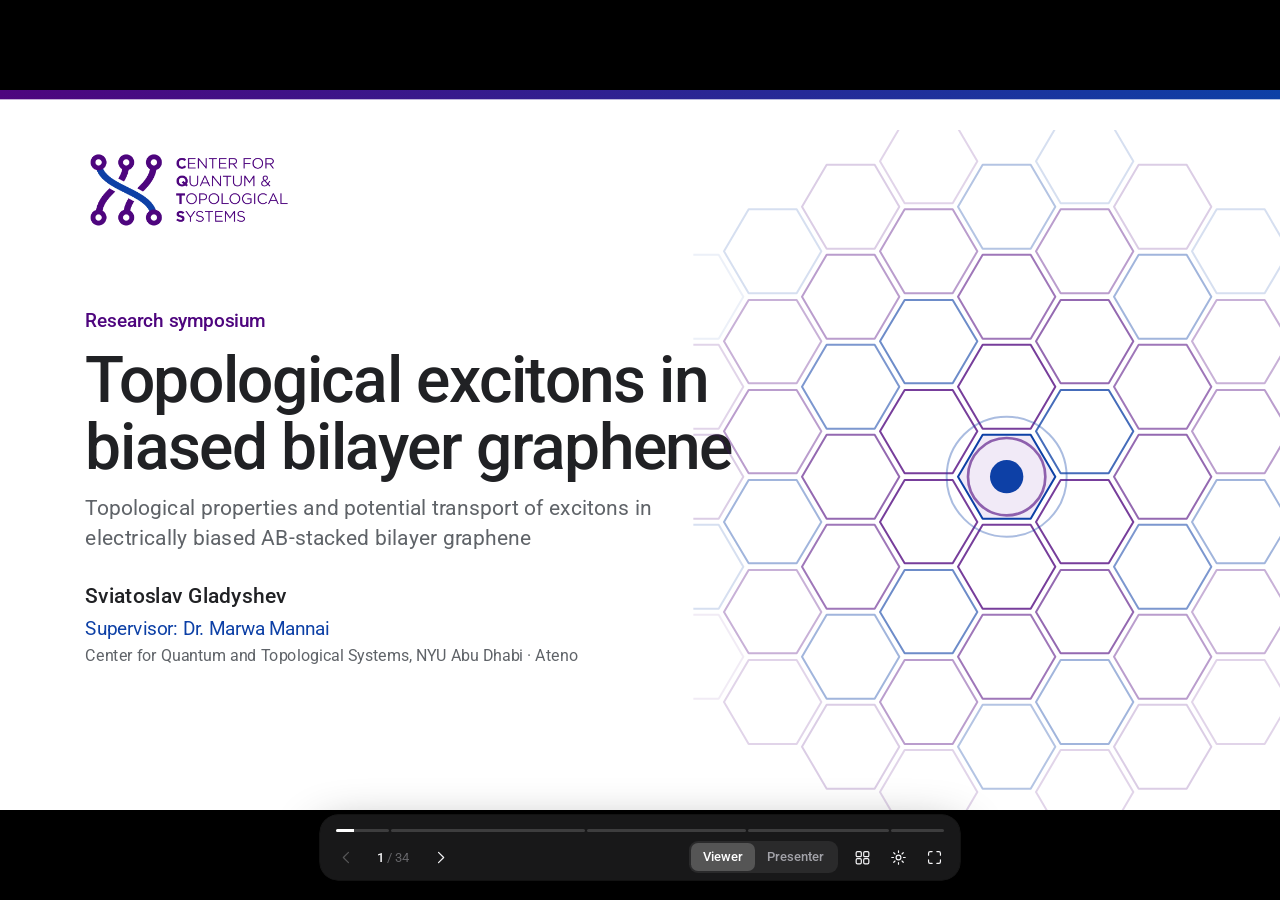
==== index.html @ c0938dda "Show clear connection status and detect more clickers State phone and clicker status in words on the" ====
<!doctype html>
<html lang="en">
<head>
<meta charset="utf-8">
<meta name="viewport" content="width=device-width,initial-scale=1">
<title>Topological Excitons in Biased Bilayer Graphene</title>
<meta name="description" content="Research symposium talk, Center for Quantum and Topological Systems, NYU Abu Dhabi">
<meta name="theme-color" content="#000000">
<meta property="og:type" content="website">
<meta property="og:title" content="Topological excitons in biased bilayer graphene">
<meta property="og:description" content="Research symposium talk, Center for Quantum and Topological Systems, NYU Abu Dhabi">
<meta property="og:image" content="https://sviatoslavgladyshev.github.io/cqts-exciton-talk/thumbs/cover.jpg">
<link rel="icon" type="image/png" href="assets/favicon.png">
<link rel="apple-touch-icon" href="assets/apple-touch-icon.png">
<link rel="stylesheet" href="fonts/roboto.css">
<style>
/* ---------- page ---------- */
*{box-sizing:border-box}
:root{
  --ui:-apple-system,BlinkMacSystemFont,"SF Pro Text","Segoe UI",Roboto,"Helvetica Neue",Arial,sans-serif;
  --ease:cubic-bezier(.32,.72,0,1);
  --ink:#f5f5f7;--ink-2:rgba(235,235,245,.62);--ink-3:rgba(235,235,245,.36);
  --tint:#0a84ff;
}
html,body{margin:0;height:100%;overflow:hidden;font-family:var(--ui);-webkit-font-smoothing:antialiased;
  background:#000;}
body.idle{cursor:none}
#stage{position:fixed;inset:0;overflow:hidden}
#deck{position:absolute;left:50%;top:50%;width:1920px;height:1080px;transform-origin:center center;background:#fff;overflow:hidden;border-radius:14px;
  opacity:0;transition:opacity .7s ease}
body.ready #deck{opacity:1}
:fullscreen #deck{border-radius:0;box-shadow:none}
body.full #deck{border-radius:0;box-shadow:none}

/* ---------- slide content defaults (matches the slide format) ---------- */
.slide{position:absolute;left:0;top:0;width:1920px;height:1080px;overflow:hidden;visibility:hidden;opacity:0;
  transition:opacity .45s ease,transform .62s var(--ease),visibility 0s linear .62s}
.slide.active{visibility:visible;opacity:1;transition:opacity .45s ease,transform .62s var(--ease),visibility 0s}
.slide p,.slide h1,.slide h2,.slide h3,.slide ul,.slide ol{margin:0}
.slide h1{font-size:96px;font-weight:600;line-height:1.1}
.slide h2{font-size:64px;font-weight:600;line-height:1.15}
.slide h3{font-size:44px;font-weight:600;line-height:1.2}
.slide p{font-size:32px;line-height:1.4}
.slide img{display:block}
.slide table{border-collapse:collapse;width:100%}
.slide th,.slide td{padding:.35em .6em;text-align:left;border-bottom:1px solid #DADCE0;vertical-align:top}
.slide aside{display:none}
.slide .embed{background:#fff;pointer-events:none}

/* ---------- surfaces ---------- */
.glass{background:rgba(30,30,32,.8);-webkit-backdrop-filter:saturate(180%) blur(30px);backdrop-filter:saturate(180%) blur(30px);
  box-shadow:0 0 0 .5px rgba(255,255,255,.14),0 16px 48px rgba(0,0,0,.45);color:var(--ink)}
button{font-family:inherit}

/* ---------- control bar ---------- */
#bar{position:fixed;left:50%;bottom:20px;width:min(640px,calc(100vw - 24px));transform:translateX(-50%);padding:9px 8px 6px;border-radius:18px;z-index:10;
  transition:opacity .34s ease,transform .5s var(--ease);font-size:13px;user-select:none;-webkit-user-select:none}
body.idle #bar{opacity:0;transform:translate(-50%,10px);pointer-events:none}
#row{display:flex;align-items:center;gap:0;margin-top:4px}
#bar button{all:unset;box-sizing:border-box;position:relative;width:36px;height:34px;display:grid;place-items:center;border-radius:9px;cursor:pointer;color:var(--ink);
  transition:background .16s,opacity .16s;-webkit-tap-highlight-color:transparent}
#bar button svg{width:19px;height:19px;fill:none;stroke:currentColor;stroke-width:1.5;stroke-linecap:round;stroke-linejoin:round}
#bar button:hover{background:rgba(255,255,255,.1)}
#bar button:focus-visible{outline:2px solid var(--tint);outline-offset:1px}
#bar button:disabled{opacity:.28;cursor:default;background:none}
#count{min-width:58px;text-align:center;font-variant-numeric:tabular-nums;color:var(--ink);font-weight:500;white-space:nowrap}
#count i{font-style:normal;color:var(--ink-3);font-weight:400}

/* Viewer | Presenter */
#bstat{display:flex;gap:12px;align-items:center;flex:1;min-width:0;padding:0 10px;overflow:hidden}
#bstat .st{color:var(--ink-2);font-size:12.5px}
#seg{display:flex;flex:none;padding:2px;margin:0 6px 0 auto;border-radius:9px;background:rgba(255,255,255,.08)}
#bar #seg button{width:auto;height:28px;padding:0 12px;border-radius:7px;font-size:13px;font-weight:500;color:var(--ink-2);display:block;line-height:28px}
#bar #seg button:hover{background:none;color:var(--ink)}
#bar #seg button.on{background:rgba(255,255,255,.2);color:#fff}

/* timeline */
#scrub{display:flex;gap:2px;height:12px;align-items:center;cursor:pointer;padding:0 8px;touch-action:none}
.ch{position:relative;height:3px;flex:var(--n) 1 0;border-radius:3px;background:rgba(255,255,255,.16);overflow:hidden;transition:height .18s var(--ease)}
.ch b{position:absolute;inset:0 auto 0 0;width:0;background:#fff;transition:width .35s var(--ease)}
#scrub:hover .ch{height:6px}
#peek{position:fixed;width:240px;padding:5px;border-radius:14px;z-index:11;opacity:0;pointer-events:none;transform:translateY(4px);transition:opacity .14s,transform .22s var(--ease);font-size:12px}
#peek.on{opacity:1;transform:none}
#peek img{display:block;width:100%;aspect-ratio:16/9;border-radius:10px;background:#fff}
#peek div{padding:6px 6px 3px;color:var(--ink);font-weight:500;white-space:nowrap;overflow:hidden;text-overflow:ellipsis}
#peek span{color:var(--ink-3);font-variant-numeric:tabular-nums;margin-right:6px}

/* notes in Viewer */
#notes{position:fixed;left:50%;bottom:112px;transform:translate(-50%,8px);width:min(640px,calc(100vw - 24px));max-height:34vh;overflow:auto;border-radius:18px;padding:16px 20px;
  font-size:16px;line-height:1.5;opacity:0;visibility:hidden;transition:opacity .2s,transform .4s var(--ease),visibility 0s linear .2s,bottom .5s var(--ease);z-index:9}
body.show-notes #notes{opacity:1;visibility:visible;transform:translateX(-50%);transition:opacity .2s,transform .4s var(--ease),visibility 0s,bottom .5s var(--ease)}
body.idle #notes{bottom:20px}

/* all slides */
#grid{position:fixed;inset:0;overflow:auto;z-index:20;padding:clamp(20px,4vw,56px);background:rgba(0,0,0,.92);-webkit-backdrop-filter:blur(30px);backdrop-filter:blur(30px);
  opacity:0;visibility:hidden;transition:opacity .24s ease,visibility 0s linear .24s;color:var(--ink)}
body.show-grid #grid{opacity:1;visibility:visible;transition:opacity .24s ease,visibility 0s}
#gridin{max-width:1480px;margin:0 auto}
#grid h2{margin:36px 0 14px;font-size:13px;font-weight:500;color:var(--ink-3)}
#grid h2:first-child{margin-top:0}
.tiles{display:grid;grid-template-columns:repeat(auto-fill,minmax(236px,1fr));gap:24px 20px}
#grid a{display:block;color:var(--ink);text-decoration:none;font-size:13px;outline:none;-webkit-tap-highlight-color:transparent}
#grid a img{width:100%;aspect-ratio:16/9;border-radius:9px;display:block;background:#fff;transition:transform .3s var(--ease)}
#grid a:hover img{transform:scale(1.015)}
#grid a.cur img{box-shadow:0 0 0 2px #000,0 0 0 3.5px rgba(255,255,255,.5)}
#grid a.sel img,#grid a:focus-visible img{box-shadow:0 0 0 2px #000,0 0 0 4px var(--tint)}
#grid a span{display:flex;gap:7px;margin-top:8px;line-height:1.3;color:var(--ink-2)}
#grid a span b{font-weight:400;color:var(--ink-3);font-variant-numeric:tabular-nums}

/* sheets */
.scrim{position:fixed;inset:0;z-index:40;display:grid;place-items:center;padding:16px;background:rgba(0,0,0,.45);opacity:0;visibility:hidden;transition:opacity .22s,visibility 0s linear .22s}
body.show-start #start,body.show-remote #remote,body.show-help #help{opacity:1;visibility:visible;transition:opacity .22s,visibility 0s}
.sheet{width:min(440px,100%);max-height:calc(100vh - 32px);overflow:auto;padding:20px;border-radius:22px;background:#1c1c1e;box-shadow:0 0 0 .5px rgba(255,255,255,.1),0 24px 70px rgba(0,0,0,.6);color:var(--ink);transform:scale(.97);transition:transform .4s var(--ease)}
body.show-start #start .sheet,body.show-remote #remote .sheet,body.show-help #help .sheet{transform:none}
.sheethead{display:flex;align-items:center;justify-content:space-between;margin-bottom:14px}
.sheet h2{margin:0;font-size:17px;font-weight:600;letter-spacing:-.01em}
.link{all:unset;cursor:pointer;font-size:15px;font-weight:400;color:var(--tint)}
.link:focus-visible{outline:2px solid var(--tint);outline-offset:2px}
.quiet{color:var(--ink-2);font-size:13px}
#dstatus{margin:0 0 12px;font-size:13px;line-height:1.45;color:var(--ink-2)}
#dstatus:empty{display:none}

/* grouped list, as in System Settings */
.group{border-radius:11px;background:#2c2c2e;overflow:hidden;margin-bottom:14px}
.group[hidden]{display:none}
.rowi>span:first-child{flex:none;max-width:100%}
#picker .rowi>span:first-child{flex:1}
.rowi{all:unset;box-sizing:border-box;display:flex;align-items:center;justify-content:space-between;gap:14px;width:100%;min-height:42px;padding:8px 13px;font-size:14px;color:var(--ink)}
.rowi[hidden]{display:none}
.rowi+.rowi{box-shadow:inset 0 .5px 0 rgba(255,255,255,.1)}
button.rowi{cursor:pointer}
button.rowi:hover{background:rgba(255,255,255,.05)}
button.rowi:focus-visible{outline:2px solid var(--tint);outline-offset:-2px}
.val{color:var(--ink-2);display:flex;align-items:center;gap:7px;min-width:0;text-align:right;overflow-wrap:anywhere;line-height:1.3}
.chev::after{content:"›";margin-left:2px;color:var(--ink-3);font-size:17px;line-height:1}
.val.ok{color:var(--ink)}
.val.ok::before{content:"";width:7px;height:7px;border-radius:50%;background:#30d158}
.grouplabel{margin:0 0 6px 13px;font-size:12px;color:var(--ink-3)}
.grouplabel[hidden]{display:none}
#picker:empty{display:none}
#picker .rowi span:first-child{min-width:0;overflow-wrap:anywhere;line-height:1.3}
#picker .rowi::after{content:"";flex:none;width:16px;height:16px;background:no-repeat center/contain}
#picker .rowi.on::after{background-image:url("data:image/svg+xml,%3Csvg xmlns='http://www.w3.org/2000/svg' viewBox='0 0 16 16'%3E%3Cpath d='m3 8.500 3.300 3.300L13 4.500' fill='none' stroke='%230a84ff' stroke-width='2' stroke-linecap='round' stroke-linejoin='round'/%3E%3C/svg%3E")}
#sfull{all:unset;flex:none;position:relative;width:40px;height:24px;border-radius:12px;cursor:pointer;background:rgba(255,255,255,.18);transition:background .2s}
#sfull::after{content:"";position:absolute;left:2px;top:2px;width:20px;height:20px;border-radius:50%;background:#fff;box-shadow:0 1px 2px rgba(0,0,0,.35);transition:transform .26s var(--ease)}
#sfull[aria-checked=true]{background:#30d158}
#sfull[aria-checked=true]::after{transform:translateX(16px)}
#sfull:focus-visible{outline:2px solid var(--tint);outline-offset:2px}
.mini{display:flex;gap:6px}
.mini button{all:unset;cursor:pointer;min-width:30px;padding:4px 10px;border-radius:7px;text-align:center;font-size:13px;color:var(--ink);background:rgba(255,255,255,.1)}
.mini button:hover{background:rgba(255,255,255,.17)}
.mini button:focus-visible{outline:2px solid var(--tint)}
#modes{display:grid;grid-template-columns:1fr 1fr;gap:8px}
#modes[hidden]{display:none}
.btn{all:unset;box-sizing:border-box;cursor:pointer;display:block;text-align:center;padding:10px;border-radius:10px;font-size:14px;font-weight:500;color:var(--ink);background:rgba(255,255,255,.1);transition:background .16s}
.btn:hover{background:rgba(255,255,255,.16)}
.btn.primary{background:#f5f5f7;color:#000}
.btn.primary:hover{background:#fff}
.btn:focus-visible{outline:2px solid var(--tint);outline-offset:2px}
.btn[hidden]{display:none}
#clkrow .val{margin-left:auto}
#clkfind[hidden]{display:none}
#mreset{display:block;margin:14px auto 0;font-size:13px;color:var(--ink-3)}
#mreset:hover{color:var(--ink-2)}

/* remote */
#remote .sheet{width:min(340px,100%);text-align:center}
#remote .sheethead{justify-content:flex-end;margin-bottom:0}
#rqrwrap{position:relative;width:196px;margin:0 auto 18px}
#rqr{background:#fff;padding:12px;border-radius:14px;aspect-ratio:1;display:grid;place-items:center;color:#202124;font-size:13px}
#rqr svg{width:100%;height:100%;display:block}
#remote h2{font-size:19px}
#rhint{margin:5px 0 14px;font-size:13px;line-height:1.4;color:var(--ink-2)}
#rdevs{text-align:left}
#rdevs:empty{display:none}
#rstatus{display:none}
#rfoot{display:flex;justify-content:center;gap:18px;font-size:13px}
#rfoot button{all:unset;cursor:pointer;color:var(--ink-3)}
#rfoot button:hover{color:var(--ink-2)}
#rfoot button:focus-visible{outline:2px solid var(--tint);outline-offset:2px}
#rok{position:absolute;inset:0;display:grid;place-items:center;border-radius:14px;background:rgba(255,255,255,.96);opacity:0;pointer-events:none}
#rok svg{width:64px;height:64px;fill:#30d158}
#rok path{fill:none;stroke:#fff;stroke-width:4.5;stroke-linecap:round;stroke-linejoin:round;stroke-dasharray:40;stroke-dashoffset:40}
#rok.on{animation:rokfade 2.2s ease both}
#rok.on svg{animation:rokpop .5s cubic-bezier(.34,1.4,.64,1) both}
#rok.on path{animation:rokdraw .36s .2s ease forwards}
@keyframes rokfade{0%{opacity:0}8%,80%{opacity:1}100%{opacity:0}}
@keyframes rokpop{from{transform:scale(.5)}to{transform:none}}
@keyframes rokdraw{to{stroke-dashoffset:0}}

/* shortcuts */
#help .sheet{width:min(400px,100%)}
#help dl{display:grid;grid-template-columns:1fr auto;gap:9px 20px;margin:0;font-size:13.5px;align-items:center;color:var(--ink-2)}
#help dd{margin:0;text-align:right;white-space:nowrap}
kbd{display:inline-block;min-width:22px;padding:2px 6px;margin-left:3px;border-radius:5px;background:rgba(255,255,255,.1);font:500 12px var(--ui);text-align:center;color:var(--ink)}
#jump{position:fixed;left:50%;top:18px;transform:translate(-50%,-6px);padding:8px 15px;border-radius:999px;font-size:13px;font-weight:500;font-variant-numeric:tabular-nums;z-index:45;opacity:0;pointer-events:none;transition:opacity .18s,transform .36s var(--ease)}
#jump.on{opacity:1;transform:translate(-50%,0)}
#jump i{font-style:normal;color:var(--ink-2);font-weight:400;margin-right:6px}
#black{position:fixed;inset:0;background:#000;z-index:15;opacity:0;pointer-events:none;transition:opacity .4s ease}
body.black #black{opacity:1;pointer-events:auto}

/* the slides window */
body.audience,body.audience #stage{cursor:none;background:#000}
body.audience #bar,body.audience #notes,body.audience #jump,body.audience #peek{display:none}

/* ---------- presenter view ---------- */
#phead,#pv,#pnotes{display:none}
body.presenter{cursor:auto}
body.presenter .slide,body.presenter .slide.active{transition:none!important}
body.presenter #stage{right:40%;top:68px;bottom:92px}
body.presenter #deck{border-radius:10px}
body.presenter #bar{left:30%;bottom:18px;background:none;-webkit-backdrop-filter:none;backdrop-filter:none;box-shadow:none}
body.presenter #notes,body.presenter #bstat{display:none}
body.presenter #bar{width:min(520px,calc(60vw - 32px))}
body.presenter #seg{margin:0 auto}
body.presenter #phead{display:flex;position:fixed;left:0;right:0;top:0;height:68px;align-items:center;gap:22px;padding:0 28px 0 32px;color:var(--ink)}
#timer{all:unset;cursor:pointer;font-size:32px;font-weight:300;letter-spacing:-.01em;font-variant-numeric:tabular-nums}
#timer.paused{color:var(--ink-3)}
#clock{font-size:15px;color:var(--ink-3);font-variant-numeric:tabular-nums}
#rehearse{flex:1;min-width:0;font-size:13px;line-height:1.3;color:var(--ink-3);overflow-wrap:anywhere}
#pfs{all:unset;flex:none;cursor:pointer;padding:6px 12px;border-radius:8px;font-size:13px;font-weight:500;color:#000;background:#f5f5f7}
#pfs[hidden]{display:none}
#pfs:focus-visible{outline:2px solid var(--tint);outline-offset:2px}
#pstat{display:flex;align-items:center;gap:16px;flex:none}
#pdevs,#pclk{all:unset;cursor:pointer;display:inline-flex;align-items:center;gap:16px;font-size:14px;color:var(--ink-2);white-space:nowrap}
#pclk{gap:8px}
#pdevs:focus-visible,#pclk:focus-visible{outline:2px solid var(--tint);outline-offset:3px}
#pdevs .st,#pclk{font-size:14px;color:var(--ink-2)}
#pdevs .st{gap:8px}
#pclk i,#pdevs i{width:8px;height:8px}
#pdevs .st.on,#pclk.on{color:var(--ink)}
#pclk i{border-radius:50%;box-shadow:inset 0 0 0 1.2px var(--ink-3)}
#pclk.on i{background:#30d158;box-shadow:none}
#pdevs .st i{box-shadow:inset 0 0 0 1.2px var(--ink-3);background:none}
#pdevs .st.on i{background:#30d158;box-shadow:none}
#pclk.ping i{animation:stping .6s var(--ease)}
.st{display:inline-flex;align-items:center;gap:6px;font-size:13px;color:var(--ink-3);white-space:nowrap}
.st i{width:6px;height:6px;border-radius:50%;background:rgba(255,255,255,.2)}
.st.on{color:var(--ink-2)}
.st.on i{background:#30d158}
.st.off i{background:rgba(255,255,255,.2)}
.st.ping i{animation:stping .6s var(--ease)}
@keyframes stping{0%{transform:scale(1)}40%{transform:scale(2.2)}100%{transform:scale(1)}}
#pgear{all:unset;cursor:pointer;display:grid;place-items:center;width:32px;height:32px;border-radius:8px;color:var(--ink-2)}
#pgear:hover{background:rgba(255,255,255,.1);color:var(--ink)}
#pgear:focus-visible{outline:2px solid var(--tint)}
#pgear svg{width:19px;height:19px;fill:none;stroke:currentColor;stroke-width:1.5;stroke-linecap:round;stroke-linejoin:round}
body.presenter #pv{display:block;position:fixed;right:0;top:68px;width:40%;padding:16px 32px 0 12px;color:var(--ink)}
#pv .lab{font-size:13px;color:var(--ink-3);margin-bottom:8px}
#nextwrap{position:relative;width:100%;aspect-ratio:16/9;border-radius:8px;overflow:hidden;background:#fff;display:grid;place-items:center;color:var(--ink-3);font-size:14px}
#nextwrap .slide{visibility:visible;opacity:1;transition:none;transform-origin:0 0;pointer-events:none}
#nextwrap.end{background:rgba(255,255,255,.05)}
body.presenter #pnotes{display:block;position:fixed;right:0;bottom:0;width:40%;top:calc(68px + 16px + 26px + (40vw - 44px) * .5625 + 20px);overflow:auto;padding:0 32px 24px 12px;font-size:var(--notes,22px);line-height:1.45;letter-spacing:-.006em;color:var(--ink)}

/* ---------- small screens ---------- */
@media (max-width:720px){
  #seg,#bstat,#bar #bpres{display:none}
  #row{justify-content:space-between}
  #count{flex:1}
  #deck{border-radius:8px}
  #bar{bottom:calc(10px + env(safe-area-inset-bottom))}
  .tiles{grid-template-columns:repeat(auto-fill,minmax(150px,1fr));gap:18px 14px}
}
@media (hover:none){#scrub:hover .ch{height:3px}#peek{display:none}}

/* print: one slide per page */
@page{size:1920px 1080px;margin:0}
@media print{
  html,body{overflow:visible;background:#fff}
  #bar,#notes,#grid,#phead,#pv,#pnotes,#help,#jump,#black,#peek,#start,#seg,#remote{display:none!important}
  #stage{position:static}
  #deck{position:static;transform:none!important;box-shadow:none;width:auto;height:auto;overflow:visible;border-radius:0;opacity:1}
  .slide{position:relative;visibility:visible;opacity:1!important;transform:none!important;page-break-after:always;break-after:page}
  .slide [data-build-in]{opacity:1!important;transform:none!important}
}
@media (prefers-reduced-motion:reduce){.slide,.slide.active,#bar,#notes,#help,#gridin{transition:none}}
</style>
</head>
<body>
<div id="stage"><div id="deck">
<section class="slide" id="cover" data-transition="fade" data-section="Why excitons, and why this question" style="background:#FFFFFF;color:#202124;font-family:'Roboto', Arial, sans-serif;padding:240px 128px 128px;display:flex;flex-direction:column;justify-content:center">
<div style="position:absolute;left:0;top:0;width:1920px;height:14px;background:linear-gradient(90deg, #4E057E 0%, #0D40A6 100%)"></div>
<svg aria-label="Honeycomb lattice motif with a highlighted exciton site" width="880" height="1020" viewBox="0 0 880 1020" style="position:absolute;left:1040px;top:60px;width:880px;height:1020px"><polygon points="75,250 38,313 -34,313 -71,250 -34,187 38,187" fill="none" stroke="#0D40A6" stroke-width="3" stroke-linejoin="round" opacity="0.08"/><polygon points="75,385 38,448 -34,448 -71,385 -34,322 38,322" fill="none" stroke="#4E057E" stroke-width="3" stroke-linejoin="round" opacity="0.17"/><polygon points="75,520 38,583 -34,583 -71,520 -34,457 38,457" fill="none" stroke="#4E057E" stroke-width="3" stroke-linejoin="round" opacity="0.20"/><polygon points="75,655 38,718 -34,718 -71,655 -34,592 38,592" fill="none" stroke="#0D40A6" stroke-width="3" stroke-linejoin="round" opacity="0.17"/><polygon points="75,790 38,853 -34,853 -71,790 -34,727 38,727" fill="none" stroke="#4E057E" stroke-width="3" stroke-linejoin="round" opacity="0.08"/><polygon points="192,182 155,245 83,245 46,182 83,119 155,119" fill="none" stroke="#0D40A6" stroke-width="3" stroke-linejoin="round" opacity="0.17"/><polygon points="192,317 155,380 83,380 46,317 83,255 155,255" fill="none" stroke="#4E057E" stroke-width="3" stroke-linejoin="round" opacity="0.31"/><polygon points="192,452 155,515 83,515 46,452 83,390 155,390" fill="none" stroke="#4E057E" stroke-width="3" stroke-linejoin="round" opacity="0.39"/><polygon points="192,588 155,650 83,650 46,588 83,525 155,525" fill="none" stroke="#0D40A6" stroke-width="3" stroke-linejoin="round" opacity="0.39"/><polygon points="192,723 155,785 83,785 46,723 83,660 155,660" fill="none" stroke="#4E057E" stroke-width="3" stroke-linejoin="round" opacity="0.31"/><polygon points="192,858 155,921 83,921 46,858 83,795 155,795" fill="none" stroke="#4E057E" stroke-width="3" stroke-linejoin="round" opacity="0.17"/><polygon points="309,115 272,178 200,178 163,115 200,52 272,52" fill="none" stroke="#4E057E" stroke-width="3" stroke-linejoin="round" opacity="0.20"/><polygon points="309,250 272,313 200,313 163,250 200,187 272,187" fill="none" stroke="#4E057E" stroke-width="3" stroke-linejoin="round" opacity="0.39"/><polygon points="309,385 272,448 200,448 163,385 200,322 272,322" fill="none" stroke="#0D40A6" stroke-width="3" stroke-linejoin="round" opacity="0.54"/><polygon points="309,520 272,583 200,583 163,520 200,457 272,457" fill="none" stroke="#4E057E" stroke-width="3" stroke-linejoin="round" opacity="0.60"/><polygon points="309,655 272,718 200,718 163,655 200,592 272,592" fill="none" stroke="#4E057E" stroke-width="3" stroke-linejoin="round" opacity="0.54"/><polygon points="309,790 272,853 200,853 163,790 200,727 272,727" fill="none" stroke="#0D40A6" stroke-width="3" stroke-linejoin="round" opacity="0.39"/><polygon points="309,925 272,988 200,988 163,925 200,862 272,862" fill="none" stroke="#4E057E" stroke-width="3" stroke-linejoin="round" opacity="0.20"/><polygon points="426,47 389,110 317,110 280,47 317,-16 389,-16" fill="none" stroke="#4E057E" stroke-width="3" stroke-linejoin="round" opacity="0.17"/><polygon points="426,182 389,245 317,245 280,182 317,119 389,119" fill="none" stroke="#4E057E" stroke-width="3" stroke-linejoin="round" opacity="0.39"/><polygon points="426,317 389,380 317,380 280,317 317,255 389,255" fill="none" stroke="#0D40A6" stroke-width="3" stroke-linejoin="round" opacity="0.60"/><polygon points="426,452 389,515 317,515 280,452 317,390 389,390" fill="none" stroke="#4E057E" stroke-width="3" stroke-linejoin="round" opacity="0.77"/><polygon points="426,588 389,650 317,650 280,588 317,525 389,525" fill="none" stroke="#4E057E" stroke-width="3" stroke-linejoin="round" opacity="0.77"/><polygon points="426,723 389,785 317,785 280,723 317,660 389,660" fill="none" stroke="#0D40A6" stroke-width="3" stroke-linejoin="round" opacity="0.60"/><polygon points="426,858 389,921 317,921 280,858 317,795 389,795" fill="none" stroke="#4E057E" stroke-width="3" stroke-linejoin="round" opacity="0.39"/><polygon points="426,993 389,1056 317,1056 280,993 317,930 389,930" fill="none" stroke="#4E057E" stroke-width="3" stroke-linejoin="round" opacity="0.17"/><polygon points="543,115 506,178 434,178 397,115 434,52 506,52" fill="none" stroke="#0D40A6" stroke-width="3" stroke-linejoin="round" opacity="0.31"/><polygon points="543,250 506,313 434,313 397,250 434,187 506,187" fill="none" stroke="#4E057E" stroke-width="3" stroke-linejoin="round" opacity="0.54"/><polygon points="543,385 506,448 434,448 397,385 434,322 506,322" fill="none" stroke="#4E057E" stroke-width="3" stroke-linejoin="round" opacity="0.77"/><polygon points="543,520 506,583 434,583 397,520 434,457 506,457" fill="#F1EAF7" stroke="#0D40A6" stroke-width="3" stroke-linejoin="round" opacity="1.00"/><polygon points="543,655 506,718 434,718 397,655 434,592 506,592" fill="none" stroke="#4E057E" stroke-width="3" stroke-linejoin="round" opacity="0.77"/><polygon points="543,790 506,853 434,853 397,790 434,727 506,727" fill="none" stroke="#4E057E" stroke-width="3" stroke-linejoin="round" opacity="0.54"/><polygon points="543,925 506,988 434,988 397,925 434,862 506,862" fill="none" stroke="#0D40A6" stroke-width="3" stroke-linejoin="round" opacity="0.31"/><polygon points="660,47 623,110 551,110 514,47 551,-16 623,-16" fill="none" stroke="#0D40A6" stroke-width="3" stroke-linejoin="round" opacity="0.17"/><polygon points="660,182 623,245 551,245 514,182 551,119 623,119" fill="none" stroke="#4E057E" stroke-width="3" stroke-linejoin="round" opacity="0.39"/><polygon points="660,317 623,380 551,380 514,317 551,255 623,255" fill="none" stroke="#4E057E" stroke-width="3" stroke-linejoin="round" opacity="0.60"/><polygon points="660,452 623,515 551,515 514,452 551,390 623,390" fill="none" stroke="#0D40A6" stroke-width="3" stroke-linejoin="round" opacity="0.77"/><polygon points="660,588 623,650 551,650 514,588 551,525 623,525" fill="none" stroke="#4E057E" stroke-width="3" stroke-linejoin="round" opacity="0.77"/><polygon points="660,723 623,785 551,785 514,723 551,660 623,660" fill="none" stroke="#4E057E" stroke-width="3" stroke-linejoin="round" opacity="0.60"/><polygon points="660,858 623,921 551,921 514,858 551,795 623,795" fill="none" stroke="#0D40A6" stroke-width="3" stroke-linejoin="round" opacity="0.39"/><polygon points="660,993 623,1056 551,1056 514,993 551,930 623,930" fill="none" stroke="#4E057E" stroke-width="3" stroke-linejoin="round" opacity="0.17"/><polygon points="777,115 740,178 668,178 631,115 668,52 740,52" fill="none" stroke="#4E057E" stroke-width="3" stroke-linejoin="round" opacity="0.20"/><polygon points="777,250 740,313 668,313 631,250 668,187 740,187" fill="none" stroke="#0D40A6" stroke-width="3" stroke-linejoin="round" opacity="0.39"/><polygon points="777,385 740,448 668,448 631,385 668,322 740,322" fill="none" stroke="#4E057E" stroke-width="3" stroke-linejoin="round" opacity="0.54"/><polygon points="777,520 740,583 668,583 631,520 668,457 740,457" fill="none" stroke="#4E057E" stroke-width="3" stroke-linejoin="round" opacity="0.60"/><polygon points="777,655 740,718 668,718 631,655 668,592 740,592" fill="none" stroke="#0D40A6" stroke-width="3" stroke-linejoin="round" opacity="0.54"/><polygon points="777,790 740,853 668,853 631,790 668,727 740,727" fill="none" stroke="#4E057E" stroke-width="3" stroke-linejoin="round" opacity="0.39"/><polygon points="777,925 740,988 668,988 631,925 668,862 740,862" fill="none" stroke="#4E057E" stroke-width="3" stroke-linejoin="round" opacity="0.20"/><polygon points="894,182 857,245 785,245 748,182 785,119 857,119" fill="none" stroke="#0D40A6" stroke-width="3" stroke-linejoin="round" opacity="0.17"/><polygon points="894,317 857,380 785,380 748,317 785,255 857,255" fill="none" stroke="#4E057E" stroke-width="3" stroke-linejoin="round" opacity="0.31"/><polygon points="894,452 857,515 785,515 748,452 785,390 857,390" fill="none" stroke="#4E057E" stroke-width="3" stroke-linejoin="round" opacity="0.39"/><polygon points="894,588 857,650 785,650 748,588 785,525 857,525" fill="none" stroke="#0D40A6" stroke-width="3" stroke-linejoin="round" opacity="0.39"/><polygon points="894,723 857,785 785,785 748,723 785,660 857,660" fill="none" stroke="#4E057E" stroke-width="3" stroke-linejoin="round" opacity="0.31"/><polygon points="894,858 857,921 785,921 748,858 785,795 857,795" fill="none" stroke="#4E057E" stroke-width="3" stroke-linejoin="round" opacity="0.17"/><circle cx="470" cy="520" r="90" fill="none" stroke="#0D40A6" stroke-width="3" opacity=".35"/><circle cx="470" cy="520" r="58" fill="none" stroke="#4E057E" stroke-width="4" opacity=".6"/><circle cx="470" cy="520" r="25" fill="#0D40A6"/></svg>
<img src="assets/cqts-logo.png" alt="Center for Quantum and Topological Systems logo" style="position:absolute;left:120px;top:80px;width:328px;height:140px;object-fit:contain">
<div style="display:flex;flex-direction:column;gap:20px;width:1000px">
<p style="font-size:28px;font-weight:500;color:#4E057E">Research symposium</p>
<h1 style="font-size:96px;font-weight:500;letter-spacing:-2px;line-height:1.05;color:#202124">Topological excitons in biased bilayer graphene</h1>
<p style="font-size:32px;line-height:1.35;color:#5F6368">Topological properties and potential transport of excitons in electrically biased AB-stacked bilayer graphene</p>
<div style="display:flex;flex-direction:column;gap:6px;padding-top:24px">
<p style="font-size:32px;font-weight:500;color:#202124">Sviatoslav Gladyshev</p>
<p style="font-size:28px;color:#0D40A6">Supervisor: Dr. Marwa Mannai</p>
<p style="font-size:24px;color:#5F6368">Center for Quantum and Topological Systems, NYU Abu Dhabi  ·  Ateno</p>
</div>
</div>
<aside>Open with the working hypothesis: can the electronic geometry already present in biased bilayer graphene be inherited by composite excitons and used to steer neutral energy transport? This work is supervised by Dr. Marwa Mannai at the Center for Quantum and Topological Systems, NYU Abu Dhabi. Three parts: proofs for the electronic geometry, the mathematics of excitons in this material, and the proposed exciton-geometry calculation.</aside>
</section>

<section class="slide" id="why-excitons" data-transition="push" style="background:#FFFFFF;color:#202124;font-family:'Roboto', Arial, sans-serif;padding:128px 128px 160px;display:flex;flex-direction:column;justify-content:space-between;gap:48px">
<div style="display:flex;flex-direction:column;gap:12px">
<p style="font-size:24px;font-weight:600;color:#4E057E">Motivation</p>
<h2 style="font-size:72px;font-weight:500;line-height:1.05;letter-spacing:-2px">Why excitons?</h2>
</div>
<div style="display:flex;gap:64px">
<div style="flex:1;display:flex;flex-direction:column;gap:16px"><p style="font-size:72px;font-weight:500;letter-spacing:-2px;color:#0D40A6">Bound.</p><p style="font-size:32px;line-height:1.4;color:#5F6368">An electron and a hole, held by Coulomb attraction: a composite boson.</p></div>
<div style="flex:1;display:flex;flex-direction:column;gap:16px"><p style="font-size:72px;font-weight:500;letter-spacing:-2px;color:#D93025">Neutral.</p><p style="font-size:32px;line-height:1.4;color:#5F6368">No net charge current, yet energy and information still move.</p></div>
<div style="flex:1;display:flex;flex-direction:column;gap:16px"><p style="font-size:72px;font-weight:500;letter-spacing:-2px;color:#188038">Geometric.</p><p style="font-size:32px;line-height:1.4;color:#5F6368">Their motion can depend on the geometry of the exciton band.</p></div>
</div>
<p style="font-size:44px;font-weight:600;line-height:1.25;letter-spacing:-1px;width:1500px">If the composite inherits band geometry, <span style="color:#0D40A6">an electric field could steer how it moves.</span></p>
<img src="assets/cqts-logo.png" alt="Center for Quantum and Topological Systems logo" style="position:absolute;right:120px;bottom:48px;width:131px;height:56px;object-fit:contain">
<p style="position:absolute;right:283px;bottom:64px;width:100px;text-align:right;font-size:24px;color:#5F6368">2</p>
<aside>Keep the motivation physical and short. Do not imply that every exciton is automatically topological; the question is whether the composite inherits useful geometry from its constituent electronic states.</aside>
</section>

<section class="slide" id="recreation" data-transition="push" style="background:#FFFFFF;color:#202124;font-family:'Roboto', Arial, sans-serif;padding:128px 128px 160px;display:flex;flex-direction:column;gap:40px">
<div style="display:flex;flex-direction:column;gap:12px">
<p style="font-size:24px;font-weight:600;color:#4E057E">Recreation</p>
<h2 style="font-size:72px;font-weight:500;line-height:1.05;letter-spacing:-2px">What happens inside the bilayer.</h2>
</div>
<iframe class="embed" title="Live illustration" data-src="embed-recreation.html" style="position:absolute;left:128px;top:270px;width:1664px;height:660px;border:0"></iframe>
<p style="position:absolute;left:128px;bottom:64px;width:1300px;font-size:24px;color:#5F6368">Live illustration · not to scale</p>
<img src="assets/cqts-logo.png" alt="Center for Quantum and Topological Systems logo" style="position:absolute;right:120px;bottom:48px;width:131px;height:56px;object-fit:contain">
<p style="position:absolute;right:283px;bottom:64px;width:100px;text-align:right;font-size:24px;color:#5F6368">3</p>
<aside>Illustrated walk-through of the process this talk is about, in six steps shown as chips. Bilayer: two AB-stacked graphene sheets in a perpendicular field. Light in: a photon creates an electron-hole pair. Bind: the electron sits in the top layer and the hole in the bottom layer, forming an interlayer exciton (green capsule). Move: the pair travels as one neutral particle. Bend?: the question of this project, whether exciton Berry curvature bends the path sideways; marked as proposed. Light out: recombination emits a photon nearly normal to the sheets. This is an illustration, not to scale.</aside>
</section>

<section class="slide" id="platform" data-transition="push" data-section="Electronic geometry, with proofs" style="background:#FFFFFF;color:#202124;font-family:'Roboto', Arial, sans-serif;padding:128px 128px 160px;display:flex;flex-direction:column;gap:40px">
<div style="display:flex;flex-direction:column;gap:12px">
<p style="font-size:24px;font-weight:600;color:#4E057E">The platform</p>
<h2 style="font-size:72px;font-weight:500;line-height:1.05;letter-spacing:-2px">A band gap you can dial.</h2>
</div>
<div style="display:flex;gap:64px;align-items:center">
<div style="flex:1;display:flex;flex-direction:column;gap:24px">
<p style="font-size:120px;font-weight:500;letter-spacing:-2px;line-height:1;color:#4E057E">300 meV</p>
<p style="font-size:32px;line-height:1.4;color:#5F6368">Largest DFT gap at strong perpendicular field. The layers shift by ±U/2 with U ~ eFd, and the band edge moves onto a ring.</p>
</div>
<img src="assets/anim-bands.gif" alt="Animation: four-band dispersion near K as U sweeps from 0 to 300 meV and back, with the gap value" style="width:840px;height:605px;object-fit:contain">
</div>
<p style="position:absolute;left:128px;bottom:64px;width:1300px;font-size:24px;color:#5F6368">Four-band continuum model · γ₀ = 3.0, γ₁ = 0.40, γ₃ = 0.30 eV</p>
<img src="assets/cqts-logo.png" alt="Center for Quantum and Topological Systems logo" style="position:absolute;right:120px;bottom:48px;width:131px;height:56px;object-fit:contain">
<p style="position:absolute;right:283px;bottom:64px;width:100px;text-align:right;font-size:24px;color:#5F6368">4</p>
<aside>A perpendicular field raises one layer by U/2 and lowers the other, opening a gap DFT puts at up to about 300 meV (Sauer and Pedersen 2022). The plot is from my own four-band continuum model with gamma0 = 3.0, gamma1 = 0.40, gamma3 = 0.30 eV. The bias is the control parameter for everything that follows.</aside>
</section>

<section class="slide" id="hamiltonian" data-transition="push" style="background:#FFFFFF;color:#202124;font-family:'Roboto', Arial, sans-serif;padding:128px 128px 160px;display:flex;flex-direction:column;gap:40px">
<div style="display:flex;flex-direction:column;gap:12px">
<p style="font-size:24px;font-weight:600;color:#4E057E">Proof · step 0</p>
<h2 style="font-size:72px;font-weight:500;line-height:1.05;letter-spacing:-2px">The four-band Hamiltonian.</h2>
</div>
<div style="display:flex;gap:96px;align-items:center">
<div style="display:flex;flex-direction:column;gap:24px"><img src="assets/eq-hmat-accent.png" alt="Four-band Hamiltonian matrix near K with bias on the diagonal, intralayer hopping alpha0, dimer gamma1 and skew alpha3 terms" style="width:1212px;height:440px;object-fit:contain"><img src="assets/eq-hcap.png" alt="pi = kx + i ky, alpha_j = root3/2 a gamma_j, basis A1 B1 A2 B2" style="width:1230px;height:95px;object-fit:contain"></div>
<div style="flex:1;display:flex;flex-direction:column;gap:20px"><p style="font-size:32px;line-height:1.35"><span style="color:#202124;font-weight:700">α₀</span>  <span style="color:#5F6368">intralayer A ↔ B</span></p><p style="font-size:32px;line-height:1.35"><span style="color:#0D40A6;font-weight:700">γ₁</span>  <span style="color:#5F6368">dimer B₁ ↔ A₂</span></p><p style="font-size:32px;line-height:1.35"><span style="color:#188038;font-weight:700">α₃</span>  <span style="color:#5F6368">skew A₁ ↔ B₂</span></p><p style="font-size:32px;line-height:1.35"><span style="color:#D93025;font-weight:700">±U/2</span>  <span style="color:#5F6368">layer bias</span></p></div>
</div>
<img src="assets/cqts-logo.png" alt="Center for Quantum and Topological Systems logo" style="position:absolute;right:120px;bottom:48px;width:131px;height:56px;object-fit:contain">
<p style="position:absolute;right:283px;bottom:64px;width:100px;text-align:right;font-size:24px;color:#5F6368">5</p>
<aside>Basis A1, B1, A2, B2 near valley K. Intralayer Dirac hopping alpha0 pi on the off-diagonal blocks, the dimer coupling gamma1 between B1 and A2, the skew hopping alpha3 between the non-dimer sites, and plus or minus U over 2 on the diagonal. K-prime follows by time reversal. Every result in the next slides is derived from this matrix.</aside>
</section>

<section class="slide" id="reduction" data-transition="magic" style="background:#FFFFFF;color:#202124;font-family:'Roboto', Arial, sans-serif;padding:128px 128px 160px;display:flex;flex-direction:column">
<div id="proof-head" style="position:absolute;left:128px;top:104px;width:1180px;height:132px;display:flex;flex-direction:column;gap:12px"><p style="font-size:24px;font-weight:600;color:#4E057E">Proof · step 1</p><h2 style="font-size:64px;font-weight:500;line-height:1.1;letter-spacing:-1px">Eliminating the dimer sites.</h2></div>
<p id="proof-label" style="position:absolute;right:128px;top:112px;width:400px;text-align:right;font-size:24px;font-weight:500;color:#5F6368">Proof · step 1 of 7</p>
<div id="proof-track" style="position:absolute;left:1392px;top:160px;width:400px;height:10px;background:#E8EAED;border-radius:5px"></div>
<div id="proof-bar" style="position:absolute;left:1392px;top:160px;width:57px;height:10px;background:linear-gradient(90deg, #4E057E 0%, #0D40A6 100%);border-radius:5px"></div>
<div style="position:absolute;left:128px;top:284px;width:1664px;height:119px;display:flex;align-items:center;gap:24px" data-build-in="rise 1 auto"><div style="width:56px;height:56px;border-radius:50%;background:#4E057E;display:flex;align-items:center;justify-content:center"><p style="font-size:24px;font-weight:700;color:#FFFFFF">1</p></div><div style="flex:1;display:flex;align-items:center;background:#F8F9FA;border-left:6px solid #4E057E;border-radius:16px;padding:16px 28px"><img src="assets/eq-red1.png" alt="Schur complement onto the low-energy sites" style="width:708px;height:83px;object-fit:contain"></div><p style="width:460px;font-size:26px;line-height:1.35;color:#5F6368">Project onto ℓ = (A₁, B₂); d = (B₁, A₂).</p></div>
<div style="position:absolute;left:128px;top:431px;width:1664px;height:143px;display:flex;align-items:center;gap:24px" data-build-in="rise 2 auto"><div style="width:56px;height:56px;border-radius:50%;background:#0D40A6;display:flex;align-items:center;justify-content:center"><p style="font-size:24px;font-weight:700;color:#FFFFFF">2</p></div><div style="flex:1;display:flex;align-items:center;background:#F8F9FA;border-left:6px solid #0D40A6;border-radius:16px;padding:16px 28px"><img src="assets/eq-red2.png" alt="dimer block inverse" style="width:869px;height:107px;object-fit:contain"></div><p style="width:460px;font-size:26px;line-height:1.35;color:#5F6368">Valid for |E|, |u| ≪ γ₁ ≈ 0.4 eV.</p></div>
<div style="position:absolute;left:128px;top:602px;width:1664px;height:125px;display:flex;align-items:center;gap:24px" data-build-in="rise 3 auto"><div style="width:56px;height:56px;border-radius:50%;background:#7B3FA6;display:flex;align-items:center;justify-content:center"><p style="font-size:24px;font-weight:700;color:#FFFFFF">3</p></div><div style="flex:1;display:flex;align-items:center;background:#F8F9FA;border-left:6px solid #7B3FA6;border-radius:16px;padding:16px 28px"><img src="assets/eq-red3.png" alt="second-order path" style="width:845px;height:89px;object-fit:contain"></div><p style="width:460px;font-size:26px;line-height:1.35;color:#5F6368">Only path: A₁ → B₁ ⇒ A₂ → B₂.</p></div>
<div style="position:absolute;left:128px;top:755px;width:1664px;height:161px;display:flex;align-items:center;gap:24px" data-build-in="pop 4 auto"><div style="width:56px;height:56px;border-radius:50%;background:#3D6BC2;display:flex;align-items:center;justify-content:center"><p style="font-size:24px;font-weight:700;color:#FFFFFF">4</p></div><div style="flex:1;display:flex;align-items:center;gap:20px;background:#F1EAF7;border:2px solid #4E057E;border-radius:20px;padding:16px 28px"><img src="assets/eq-red4-accent.png" alt="effective two-band Hamiltonian" style="width:952px;height:125px;object-fit:contain"><div style="flex:1"></div><x-icon name="CheckCircle" style="color:#188038;width:48px;height:48px"></x-icon></div><p style="width:460px;font-size:26px;line-height:1.35;color:#5F6368">β ≡ α₀²/γ₁ ≈ 102 eV Å².</p></div>
<img src="assets/cqts-logo.png" alt="Center for Quantum and Topological Systems logo" style="position:absolute;right:120px;bottom:48px;width:131px;height:56px;object-fit:contain">
<p style="position:absolute;right:283px;bottom:64px;width:100px;text-align:right;font-size:24px;color:#5F6368">6</p>
<aside>The dimer sites B1 and A2 are pushed to plus or minus gamma1 by the strong interlayer bond. Eliminating them with a Schur complement and expanding to leading order in E over gamma1 gives an effective two-band Hamiltonian on the non-dimer sites A1 and B2. The only second-order path is A1 to B1, across the dimer bond, then A2 to B2, which produces the quadratic term minus alpha0 squared over gamma1 times pi-dagger squared; the skew hop gives the linear alpha3 pi term directly.</aside>
</section>

<section class="slide" id="spectrum" data-transition="magic" style="background:#FFFFFF;color:#202124;font-family:'Roboto', Arial, sans-serif;padding:128px 128px 160px;display:flex;flex-direction:column">
<div id="proof-head" style="position:absolute;left:128px;top:104px;width:1180px;height:132px;display:flex;flex-direction:column;gap:12px"><p style="font-size:24px;font-weight:600;color:#4E057E">Proof · step 2</p><h2 style="font-size:64px;font-weight:500;line-height:1.1;letter-spacing:-1px">Spectrum and threefold symmetry.</h2></div>
<p id="proof-label" style="position:absolute;right:128px;top:112px;width:400px;text-align:right;font-size:24px;font-weight:500;color:#5F6368">Proof · step 2 of 7</p>
<div id="proof-track" style="position:absolute;left:1392px;top:160px;width:400px;height:10px;background:#E8EAED;border-radius:5px"></div>
<div id="proof-bar" style="position:absolute;left:1392px;top:160px;width:114px;height:10px;background:linear-gradient(90deg, #4E057E 0%, #0D40A6 100%);border-radius:5px"></div>
<div style="position:absolute;left:128px;top:278px;width:1664px;height:123px;display:flex;align-items:center;gap:24px" data-build-in="rise 1 auto"><div style="width:56px;height:56px;border-radius:50%;background:#4E057E;display:flex;align-items:center;justify-content:center"><p style="font-size:24px;font-weight:700;color:#FFFFFF">1</p></div><div style="flex:1;display:flex;align-items:center;background:#F8F9FA;border-left:6px solid #4E057E;border-radius:16px;padding:16px 28px"><img src="assets/eq-sp1.png" alt="h in polar form" style="width:543px;height:87px;object-fit:contain"></div><p style="width:460px;font-size:26px;line-height:1.35;color:#5F6368">Polar form, π = k e^{iθ}.</p></div>
<div style="position:absolute;left:128px;top:429px;width:1664px;height:86px;display:flex;align-items:center;gap:24px" data-build-in="rise 2 auto"><div style="width:56px;height:56px;border-radius:50%;background:#0D40A6;display:flex;align-items:center;justify-content:center"><p style="font-size:24px;font-weight:700;color:#FFFFFF">2</p></div><div style="flex:1;display:flex;align-items:center;background:#F8F9FA;border-left:6px solid #0D40A6;border-radius:16px;padding:16px 28px"><img src="assets/eq-sp2.png" alt="modulus of h squared" style="width:472px;height:50px;object-fit:contain"></div><p style="width:460px;font-size:26px;line-height:1.35;color:#5F6368">Two windings interfere: e^{iθ} and e^{−2iθ}.</p></div>
<div style="position:absolute;left:128px;top:543px;width:1664px;height:113px;display:flex;align-items:center;gap:24px" data-build-in="rise 3 auto"><div style="width:56px;height:56px;border-radius:50%;background:#7B3FA6;display:flex;align-items:center;justify-content:center"><p style="font-size:24px;font-weight:700;color:#FFFFFF">3</p></div><div style="flex:1;display:flex;align-items:center;background:#F8F9FA;border-left:6px solid #7B3FA6;border-radius:16px;padding:16px 28px"><img src="assets/eq-sp3.png" alt="two-band eigenvalues" style="width:552px;height:77px;object-fit:contain"></div><p style="width:460px;font-size:26px;line-height:1.35;color:#5F6368">Gap Δ = 2√(u² + |h|²) ≥ |U|.</p></div>
<div style="position:absolute;left:128px;top:684px;width:1664px;height:86px;display:flex;align-items:center;gap:24px" data-build-in="rise 4 auto"><div style="width:56px;height:56px;border-radius:50%;background:#3D6BC2;display:flex;align-items:center;justify-content:center"><p style="font-size:24px;font-weight:700;color:#FFFFFF">4</p></div><div style="flex:1;display:flex;align-items:center;background:#F8F9FA;border-left:6px solid #3D6BC2;border-radius:16px;padding:16px 28px"><img src="assets/eq-sp4.png" alt="four-band quartic" style="width:627px;height:50px;object-fit:contain"></div><p style="width:460px;font-size:26px;line-height:1.35;color:#5F6368">The same cos 3θ survives the exact 4 × 4 problem.</p></div>
<div style="position:absolute;left:128px;top:798px;width:1664px;height:124px;display:flex;align-items:center;gap:24px" data-build-in="pop 5 auto"><div style="width:56px;height:56px;border-radius:50%;background:#4E057E;display:flex;align-items:center;justify-content:center"><p style="font-size:24px;font-weight:700;color:#FFFFFF">5</p></div><div style="flex:1;display:flex;align-items:center;gap:20px;background:#F1EAF7;border:2px solid #4E057E;border-radius:20px;padding:16px 28px"><img src="assets/eq-sp5-accent.png" alt="C3 symmetry" style="width:542px;height:88px;object-fit:contain"><div style="flex:1"></div><x-icon name="CheckCircle" style="color:#188038;width:48px;height:48px"></x-icon></div><p style="width:460px;font-size:26px;line-height:1.35;color:#5F6368">γ₃ = 0 removes θ entirely: C∞.</p></div>
<img src="assets/cqts-logo.png" alt="Center for Quantum and Topological Systems logo" style="position:absolute;right:120px;bottom:48px;width:131px;height:56px;object-fit:contain">
<p style="position:absolute;right:283px;bottom:64px;width:100px;text-align:right;font-size:24px;color:#5F6368">7</p>
<aside>Writing pi = k e^(i theta), h has two terms with different winding. Their interference gives the cos 3 theta term in |h| squared, which is the analytic origin of trigonal warping. The exact four-band secular equation is quadratic in E squared, and its constant term contains the same cos 3 theta piece, minus 2 gamma1 alpha3 alpha0 squared k cubed cos 3 theta. Because cos 3(theta + 2 pi/3) = cos 3 theta, the spectrum is invariant under 2 pi/3 rotations only: C infinity is reduced to C3. With gamma3 = 0 the angle drops out of the determinant altogether.</aside>
</section>

<section class="slide" id="warping" data-transition="magic" style="background:#FFFFFF;color:#202124;font-family:'Roboto', Arial, sans-serif;padding:128px 128px 160px;display:flex;flex-direction:column">
<div id="proof-head" style="position:absolute;left:128px;top:104px;width:1180px;height:132px;display:flex;flex-direction:column;gap:12px"><p style="font-size:24px;font-weight:600;color:#4E057E">Proof · step 3</p><h2 style="font-size:64px;font-weight:500;line-height:1.1;letter-spacing:-1px">Where the bands touch.</h2></div>
<p id="proof-label" style="position:absolute;right:128px;top:112px;width:400px;text-align:right;font-size:24px;font-weight:500;color:#5F6368">Proof · step 3 of 7</p>
<div id="proof-track" style="position:absolute;left:1392px;top:160px;width:400px;height:10px;background:#E8EAED;border-radius:5px"></div>
<div id="proof-bar" style="position:absolute;left:1392px;top:160px;width:171px;height:10px;background:linear-gradient(90deg, #4E057E 0%, #0D40A6 100%);border-radius:5px"></div>
<div style="position:absolute;left:128px;top:284px;width:1088px;height:112px;display:flex;align-items:center;gap:24px" data-build-in="rise 1 auto"><div style="width:56px;height:56px;border-radius:50%;background:#4E057E;display:flex;align-items:center;justify-content:center"><p style="font-size:24px;font-weight:700;color:#FFFFFF">1</p></div><div style="flex:1;display:flex;align-items:center;background:#F8F9FA;border-left:6px solid #4E057E;border-radius:16px;padding:16px 28px"><img src="assets/eq-di1.png" alt="zero of h at zero bias" style="width:731px;height:76px;object-fit:contain"></div></div>
<div style="position:absolute;left:128px;top:424px;width:1088px;height:143px;display:flex;align-items:center;gap:24px" data-build-in="rise 2 auto"><div style="width:56px;height:56px;border-radius:50%;background:#0D40A6;display:flex;align-items:center;justify-content:center"><p style="font-size:24px;font-weight:700;color:#FFFFFF">2</p></div><div style="flex:1;display:flex;align-items:center;background:#F8F9FA;border-left:6px solid #0D40A6;border-radius:16px;padding:16px 28px"><img src="assets/eq-di2.png" alt="solutions" style="width:557px;height:107px;object-fit:contain"></div></div>
<div style="position:absolute;left:128px;top:595px;width:1088px;height:135px;display:flex;align-items:center;gap:24px" data-build-in="rise 3 auto"><div style="width:56px;height:56px;border-radius:50%;background:#7B3FA6;display:flex;align-items:center;justify-content:center"><p style="font-size:24px;font-weight:700;color:#FFFFFF">3</p></div><div style="flex:1;display:flex;align-items:center;background:#F8F9FA;border-left:6px solid #7B3FA6;border-radius:16px;padding:16px 28px"><img src="assets/eq-di3.png" alt="satellite angles" style="width:345px;height:99px;object-fit:contain"></div></div>
<div style="position:absolute;left:128px;top:758px;width:1088px;height:158px;display:flex;align-items:center;gap:24px" data-build-in="pop 4 auto"><div style="width:56px;height:56px;border-radius:50%;background:#3D6BC2;display:flex;align-items:center;justify-content:center"><p style="font-size:24px;font-weight:700;color:#FFFFFF">4</p></div><div style="flex:1;display:flex;align-items:center;gap:20px;background:#F1EAF7;border:2px solid #4E057E;border-radius:20px;padding:16px 28px"><img src="assets/eq-di4-accent.png" alt="satellite radius" style="width:607px;height:122px;object-fit:contain"><div style="flex:1"></div><x-icon name="CheckCircle" style="color:#188038;width:48px;height:48px"></x-icon></div></div>
<img data-build-in="fade 1 auto" src="assets/anim-warping.gif" alt="Animation: as gamma3 grows from 0 to 0.30 eV, the quadratic touching splits into a central Dirac point and three satellites. Central Dirac point with winding minus one and three satellites with winding plus one" style="position:absolute;left:1272px;top:358px;width:520px;height:484px;object-fit:contain">
<img src="assets/cqts-logo.png" alt="Center for Quantum and Topological Systems logo" style="position:absolute;right:120px;bottom:48px;width:131px;height:56px;object-fit:contain">
<p style="position:absolute;right:283px;bottom:64px;width:100px;text-align:right;font-size:24px;color:#5F6368">8</p>
<aside>At zero bias, a band touching requires h = 0. Factoring out k e^(-2i theta) leaves alpha3 e^(3i theta) = beta k. Since k is real and positive, e^(3i theta) = 1, so theta = 0, 2 pi/3, 4 pi/3, at radius k_s = alpha3/beta = 2 gamma1 gamma3 over root 3 a gamma0 squared, about 6.26 times 10^-3 inverse angstrom. Together with k = 0 this gives one central and three satellite Dirac points, plotted on the right.</aside>
</section>

<section class="slide" id="winding" data-transition="push" style="background:#FFFFFF;color:#202124;font-family:'Roboto', Arial, sans-serif;padding:128px 128px 160px;display:flex;flex-direction:column">
<div id="proof-head" style="position:absolute;left:128px;top:104px;width:1180px;height:132px;display:flex;flex-direction:column;gap:12px"><p style="font-size:24px;font-weight:600;color:#4E057E">Proof · step 4</p><h2 style="font-size:64px;font-weight:500;line-height:1.1;letter-spacing:-1px">Winding numbers, computed.</h2></div>
<p id="proof-label" style="position:absolute;right:128px;top:112px;width:400px;text-align:right;font-size:24px;font-weight:500;color:#5F6368">Proof · step 4 of 7</p>
<div id="proof-track" style="position:absolute;left:1392px;top:160px;width:400px;height:10px;background:#E8EAED;border-radius:5px"></div>
<div id="proof-bar" style="position:absolute;left:1392px;top:160px;width:229px;height:10px;background:linear-gradient(90deg, #4E057E 0%, #0D40A6 100%);border-radius:5px"></div>
<div style="position:absolute;left:128px;top:276px;width:1664px;height:120px;display:flex;align-items:center;gap:24px" data-build-in="rise 1 auto"><div style="width:56px;height:56px;border-radius:50%;background:#4E057E;display:flex;align-items:center;justify-content:center"><p style="font-size:24px;font-weight:700;color:#FFFFFF">1</p></div><div style="flex:1;display:flex;align-items:center;background:#F8F9FA;border-left:6px solid #4E057E;border-radius:16px;padding:16px 28px"><img src="assets/eq-wi1.png" alt="winding definition" style="width:401px;height:84px;object-fit:contain"></div><p style="width:460px;font-size:26px;line-height:1.35;color:#5F6368">Pseudospin d = (Re h, −Im h).</p></div>
<div style="position:absolute;left:128px;top:424px;width:1664px;height:126px;display:flex;align-items:center;gap:24px" data-build-in="rise 2 auto"><div style="width:56px;height:56px;border-radius:50%;background:#0D40A6;display:flex;align-items:center;justify-content:center"><p style="font-size:24px;font-weight:700;color:#FFFFFF">2</p></div><div style="flex:1;display:flex;align-items:center;background:#F8F9FA;border-left:6px solid #0D40A6;border-radius:16px;padding:16px 28px"><img src="assets/eq-wi2.png" alt="quadratic touching winding 2" style="width:822px;height:90px;object-fit:contain"></div><p style="width:460px;font-size:26px;line-height:1.35;color:#5F6368">Integrand is exactly 2.</p></div>
<div style="position:absolute;left:128px;top:578px;width:1664px;height:84px;display:flex;align-items:center;gap:24px" data-build-in="rise 3 auto"><div style="width:56px;height:56px;border-radius:50%;background:#7B3FA6;display:flex;align-items:center;justify-content:center"><p style="font-size:24px;font-weight:700;color:#FFFFFF">3</p></div><div style="flex:1;display:flex;align-items:center;background:#F8F9FA;border-left:6px solid #7B3FA6;border-radius:16px;padding:16px 28px"><img src="assets/eq-wi3.png" alt="central point winding minus 1" style="width:523px;height:48px;object-fit:contain"></div><p style="width:460px;font-size:26px;line-height:1.35;color:#5F6368">Linear term dominates as k → 0.</p></div>
<div style="position:absolute;left:128px;top:690px;width:1664px;height:123px;display:flex;align-items:center;gap:24px" data-build-in="rise 4 auto"><div style="width:56px;height:56px;border-radius:50%;background:#3D6BC2;display:flex;align-items:center;justify-content:center"><p style="font-size:24px;font-weight:700;color:#FFFFFF">4</p></div><div style="flex:1;display:flex;align-items:center;background:#F8F9FA;border-left:6px solid #3D6BC2;border-radius:16px;padding:16px 28px"><img src="assets/eq-wi4.png" alt="satellite Jacobian" style="width:968px;height:87px;object-fit:contain"></div><p style="width:460px;font-size:26px;line-height:1.35;color:#5F6368">w = sgn det J for a linear node.</p></div>
<div style="position:absolute;left:128px;top:841px;width:1664px;height:83px;display:flex;align-items:center;gap:24px" data-build-in="pop 5 auto"><div style="width:56px;height:56px;border-radius:50%;background:#4E057E;display:flex;align-items:center;justify-content:center"><p style="font-size:24px;font-weight:700;color:#FFFFFF">5</p></div><div style="flex:1;display:flex;align-items:center;gap:20px;background:#F1EAF7;border:2px solid #4E057E;border-radius:20px;padding:16px 28px"><img src="assets/eq-wi5-accent.png" alt="total winding conserved" style="width:369px;height:47px;object-fit:contain"><div style="flex:1"></div><x-icon name="CheckCircle" style="color:#188038;width:48px;height:48px"></x-icon></div><p style="width:460px;font-size:26px;line-height:1.35;color:#5F6368">γ₃ redistributes, never changes.</p></div>
<img src="assets/cqts-logo.png" alt="Center for Quantum and Topological Systems logo" style="position:absolute;right:120px;bottom:48px;width:131px;height:56px;object-fit:contain">
<p style="position:absolute;right:283px;bottom:64px;width:100px;text-align:right;font-size:24px;color:#5F6368">9</p>
<aside>Definition: the winding number counts how many times the pseudospin vector d rotates as k goes once around a contour. Without gamma3, d = minus beta k squared (cos 2 theta, sin 2 theta); the numerator of the winding integrand is 2 beta squared k^4 and the denominator beta squared k^4, so w = +2 exactly. With gamma3, near k = 0 the linear term dominates, d is approximately alpha3 (kx, -ky), which rotates clockwise: w = -1. Expanding around the satellite at (k_s, 0), the constant terms cancel because beta k_s = alpha3, and the Jacobian is diag(-alpha3, -3 alpha3) with positive determinant, so w = +1. C3 maps the satellites onto each other preserving orientation. Total: -1 + 3 = +2.</aside>
</section>

<section class="slide" id="winding-visual" data-transition="push" style="background:#FFFFFF;color:#202124;font-family:'Roboto', Arial, sans-serif;padding:128px 128px 160px;display:flex;flex-direction:column;gap:40px">
<div style="display:flex;flex-direction:column;gap:12px">
<p style="font-size:24px;font-weight:600;color:#4E057E">Visual · winding</p>
<h2 style="font-size:72px;font-weight:500;line-height:1.05;letter-spacing:-2px">Watch the pseudospin wind.</h2>
</div>
<img src="assets/anim-winding.gif" alt="Animation: as k circles K once, the pseudospin d turns twice for the quadratic touching (w = +2) and once backwards around the central Dirac point (w = −1)" style="width:1664px;height:604px;object-fit:contain">
<p style="position:absolute;left:128px;bottom:64px;width:1300px;font-size:24px;color:#5F6368">Computed from h(k) of the effective two-band model</p>
<img src="assets/cqts-logo.png" alt="Center for Quantum and Topological Systems logo" style="position:absolute;right:120px;bottom:48px;width:131px;height:56px;object-fit:contain">
<p style="position:absolute;right:283px;bottom:64px;width:100px;text-align:right;font-size:24px;color:#5F6368">10</p>
<aside>Animation of the winding numbers proven on the previous slide. Left: k goes once around K. Middle: for the quadratic touching (gamma3 = 0), d = -beta k^2 (cos 2 theta, sin 2 theta) turns twice in the same direction: w = +2. Right: near the central Dirac point with gamma3, d is approximately alpha3 (kx, -ky), which turns once the other way: w = -1. The counters show the accumulated winding.</aside>
</section>

<section class="slide" id="berry" data-transition="push" style="background:#FFFFFF;color:#202124;font-family:'Roboto', Arial, sans-serif;padding:128px 128px 160px;display:flex;flex-direction:column;gap:40px">
<div style="display:flex;flex-direction:column;gap:12px">
<p style="font-size:24px;font-weight:600;color:#4E057E">Electronic geometry</p>
<h2 style="font-size:72px;font-weight:500;line-height:1.05;letter-spacing:-2px">Berry curvature flips with the bias.</h2>
</div>
<img src="assets/anim-berry.gif" alt="Animation: conduction-band Berry curvature in K and K prime as U sweeps between plus and minus 100 meV; lobes flip sign with U and the valleys are always opposite" style="width:1180px;height:610px;object-fit:contain;align-self:center">
<p style="position:absolute;left:128px;bottom:64px;width:1300px;font-size:24px;color:#5F6368">Two-band model, conduction band, U swept between +100 and −100 meV · blue Ω &lt; 0, red Ω &gt; 0</p>
<img src="assets/cqts-logo.png" alt="Center for Quantum and Topological Systems logo" style="position:absolute;right:120px;bottom:48px;width:131px;height:56px;object-fit:contain">
<p style="position:absolute;right:283px;bottom:64px;width:100px;text-align:right;font-size:24px;color:#5F6368">11</p>
<aside>Animated: conduction-band Berry curvature from the two-band model while U is swept from +100 to −100 meV and back. Three C3-related lobes; K and K-prime are always opposite, and both flip as U changes sign: the curvature is odd in U. Near U = 0 the gap closes and the curvature concentrates near the Dirac points. The next two slides prove the formula and integrate it.</aside>
</section>

<section class="slide" id="berry-proof" data-transition="magic" style="background:#FFFFFF;color:#202124;font-family:'Roboto', Arial, sans-serif;padding:128px 128px 160px;display:flex;flex-direction:column">
<div id="proof-head" style="position:absolute;left:128px;top:104px;width:1180px;height:132px;display:flex;flex-direction:column;gap:12px"><p style="font-size:24px;font-weight:600;color:#4E057E">Proof · step 5</p><h2 style="font-size:64px;font-weight:500;line-height:1.1;letter-spacing:-1px">Berry curvature in closed form.</h2></div>
<p id="proof-label" style="position:absolute;right:128px;top:112px;width:400px;text-align:right;font-size:24px;font-weight:500;color:#5F6368">Proof · step 5 of 7</p>
<div id="proof-track" style="position:absolute;left:1392px;top:160px;width:400px;height:10px;background:#E8EAED;border-radius:5px"></div>
<div id="proof-bar" style="position:absolute;left:1392px;top:160px;width:286px;height:10px;background:linear-gradient(90deg, #4E057E 0%, #0D40A6 100%);border-radius:5px"></div>
<div style="position:absolute;left:128px;top:268px;width:1664px;height:128px;display:flex;align-items:center;gap:24px" data-build-in="rise 1 auto"><div style="width:56px;height:56px;border-radius:50%;background:#4E057E;display:flex;align-items:center;justify-content:center"><p style="font-size:24px;font-weight:700;color:#FFFFFF">1</p></div><div style="flex:1;display:flex;align-items:center;background:#F8F9FA;border-left:6px solid #4E057E;border-radius:16px;padding:16px 28px"><img src="assets/eq-be1.png" alt="Berry curvature of a two-band d dot sigma Hamiltonian" style="width:727px;height:92px;object-fit:contain"></div><p style="width:460px;font-size:26px;line-height:1.35;color:#5F6368">Standard result for H = d · σ.</p></div>
<div style="position:absolute;left:128px;top:424px;width:1664px;height:89px;display:flex;align-items:center;gap:24px" data-build-in="rise 2 auto"><div style="width:56px;height:56px;border-radius:50%;background:#0D40A6;display:flex;align-items:center;justify-content:center"><p style="font-size:24px;font-weight:700;color:#FFFFFF">2</p></div><div style="flex:1;display:flex;align-items:center;background:#F8F9FA;border-left:6px solid #0D40A6;border-radius:16px;padding:16px 28px"><img src="assets/eq-be2.png" alt="cross product of derivatives" style="width:455px;height:53px;object-fit:contain"></div><p style="width:460px;font-size:26px;line-height:1.35;color:#5F6368">From ∂d over k: J(k) = 4β²k² − α₃².</p></div>
<div style="position:absolute;left:128px;top:541px;width:1664px;height:140px;display:flex;align-items:center;gap:24px" data-build-in="pop 3 auto"><div style="width:56px;height:56px;border-radius:50%;background:#7B3FA6;display:flex;align-items:center;justify-content:center"><p style="font-size:24px;font-weight:700;color:#FFFFFF">3</p></div><div style="flex:1;display:flex;align-items:center;gap:20px;background:#F1EAF7;border:2px solid #4E057E;border-radius:20px;padding:16px 28px"><img src="assets/eq-be3-accent.png" alt="closed-form Berry curvature" style="width:674px;height:104px;object-fit:contain"><div style="flex:1"></div><x-icon name="CheckCircle" style="color:#188038;width:48px;height:48px"></x-icon></div><p style="width:460px;font-size:26px;line-height:1.35;color:#5F6368">Triple product = u (4β²k² − α₃²).</p></div>
<div style="position:absolute;left:128px;top:709px;width:1664px;height:83px;display:flex;align-items:center;gap:24px" data-build-in="rise 4 auto"><div style="width:56px;height:56px;border-radius:50%;background:#3D6BC2;display:flex;align-items:center;justify-content:center"><p style="font-size:24px;font-weight:700;color:#FFFFFF">4</p></div><div style="flex:1;display:flex;align-items:center;background:#F8F9FA;border-left:6px solid #3D6BC2;border-radius:16px;padding:16px 28px"><img src="assets/eq-be4.png" alt="odd in U" style="width:342px;height:47px;object-fit:contain"></div><p style="width:460px;font-size:26px;line-height:1.35;color:#5F6368">Numerator odd in u, denominator even.</p></div>
<div style="position:absolute;left:128px;top:820px;width:1664px;height:112px;display:flex;align-items:center;gap:24px" data-build-in="rise 5 auto"><div style="width:56px;height:56px;border-radius:50%;background:#4E057E;display:flex;align-items:center;justify-content:center"><p style="font-size:24px;font-weight:700;color:#FFFFFF">5</p></div><div style="flex:1;display:flex;align-items:center;background:#F8F9FA;border-left:6px solid #4E057E;border-radius:16px;padding:16px 28px"><img src="assets/eq-be5.png" alt="zero ring" style="width:296px;height:76px;object-fit:contain"></div><p style="width:460px;font-size:26px;line-height:1.35;color:#5F6368">Sign-changing ring: the lobes.</p></div>
<img src="assets/cqts-logo.png" alt="Center for Quantum and Topological Systems logo" style="position:absolute;right:120px;bottom:48px;width:131px;height:56px;object-fit:contain">
<p style="position:absolute;right:283px;bottom:64px;width:100px;text-align:right;font-size:24px;color:#5F6368">12</p>
<aside>For a two-band Hamiltonian d dot sigma, the Berry curvature is minus-plus one half d dot the cross product of its momentum derivatives over |d| cubed. With d = (alpha3 kx - beta(kx^2 - ky^2), -alpha3 ky - 2 beta kx ky, u) the cross product has only a z component, 4 beta^2 k^2 - alpha3^2, and the triple product is u times that. Hence the closed form. Two corollaries: the curvature is odd in U, so reversing the bias reverses the valley Hall response while the energies are even; and the curvature changes sign on the ring k = alpha3 / 2 beta, which is where the lobes on the previous slide come from.</aside>
</section>

<section class="slide" id="chern" data-transition="magic" style="background:#FFFFFF;color:#202124;font-family:'Roboto', Arial, sans-serif;padding:128px 128px 160px;display:flex;flex-direction:column">
<div id="proof-head" style="position:absolute;left:128px;top:104px;width:1180px;height:132px;display:flex;flex-direction:column;gap:12px"><p style="font-size:24px;font-weight:600;color:#4E057E">Proof · step 6</p><h2 style="font-size:64px;font-weight:500;line-height:1.1;letter-spacing:-1px">Valley Chern number, integrated.</h2></div>
<p id="proof-label" style="position:absolute;right:128px;top:112px;width:400px;text-align:right;font-size:24px;font-weight:500;color:#5F6368">Proof · step 6 of 7</p>
<div id="proof-track" style="position:absolute;left:1392px;top:160px;width:400px;height:10px;background:#E8EAED;border-radius:5px"></div>
<div id="proof-bar" style="position:absolute;left:1392px;top:160px;width:343px;height:10px;background:linear-gradient(90deg, #4E057E 0%, #0D40A6 100%);border-radius:5px"></div>
<div style="position:absolute;left:128px;top:282px;width:1664px;height:156px;display:flex;align-items:center;gap:24px" data-build-in="rise 1 auto"><div style="width:56px;height:56px;border-radius:50%;background:#4E057E;display:flex;align-items:center;justify-content:center"><p style="font-size:24px;font-weight:700;color:#FFFFFF">1</p></div><div style="flex:1;display:flex;align-items:center;background:#F8F9FA;border-left:6px solid #4E057E;border-radius:16px;padding:16px 28px"><img src="assets/eq-ch1.png" alt="Chern integral at gamma3 equals 0" style="width:790px;height:120px;object-fit:contain"></div><p style="width:460px;font-size:26px;line-height:1.35;color:#5F6368">γ₃ = 0: curvature is θ-independent.</p></div>
<div style="position:absolute;left:128px;top:465px;width:1664px;height:135px;display:flex;align-items:center;gap:24px" data-build-in="rise 2 auto"><div style="width:56px;height:56px;border-radius:50%;background:#0D40A6;display:flex;align-items:center;justify-content:center"><p style="font-size:24px;font-weight:700;color:#FFFFFF">2</p></div><div style="flex:1;display:flex;align-items:center;background:#F8F9FA;border-left:6px solid #0D40A6;border-radius:16px;padding:16px 28px"><img src="assets/eq-ch2.png" alt="substitution" style="width:406px;height:99px;object-fit:contain"></div><p style="width:460px;font-size:26px;line-height:1.35;color:#5F6368">Substitute t = βk².</p></div>
<div style="position:absolute;left:128px;top:628px;width:1664px;height:156px;display:flex;align-items:center;gap:24px" data-build-in="rise 3 auto"><div style="width:56px;height:56px;border-radius:50%;background:#7B3FA6;display:flex;align-items:center;justify-content:center"><p style="font-size:24px;font-weight:700;color:#FFFFFF">3</p></div><div style="flex:1;display:flex;align-items:center;background:#F8F9FA;border-left:6px solid #7B3FA6;border-radius:16px;padding:16px 28px"><img src="assets/eq-ch3.png" alt="evaluate the integral" style="width:907px;height:120px;object-fit:contain"></div><p style="width:460px;font-size:26px;line-height:1.35;color:#5F6368">Elementary antiderivative.</p></div>
<div style="position:absolute;left:128px;top:812px;width:1664px;height:106px;display:flex;align-items:center;gap:24px" data-build-in="pop 4 auto"><div style="width:56px;height:56px;border-radius:50%;background:#3D6BC2;display:flex;align-items:center;justify-content:center"><p style="font-size:24px;font-weight:700;color:#FFFFFF">4</p></div><div style="flex:1;display:flex;align-items:center;gap:20px;background:#F1EAF7;border:2px solid #4E057E;border-radius:20px;padding:16px 28px"><img src="assets/eq-ch4-accent.png" alt="result" style="width:578px;height:70px;object-fit:contain"><div style="flex:1"></div><x-icon name="CheckCircle" style="color:#188038;width:48px;height:48px"></x-icon></div><p style="width:460px;font-size:26px;line-height:1.35;color:#5F6368">Time reversal: net Chern number = 0.</p></div>
<img src="assets/cqts-logo.png" alt="Center for Quantum and Topological Systems logo" style="position:absolute;right:120px;bottom:48px;width:131px;height:56px;object-fit:contain">
<p style="position:absolute;right:283px;bottom:64px;width:100px;text-align:right;font-size:24px;color:#5F6368">13</p>
<aside>Integrate the curvature over the plane at gamma3 = 0, where it is independent of theta. The angular integral gives 2 pi; the radial integral is minus-plus 2 u beta squared times integral of k cubed over (u^2 + beta^2 k^4)^(3/2). Substituting t = beta k^2 turns it into minus-plus u times integral of t over (u^2 + t^2)^(3/2), whose antiderivative is minus 1 over root(u^2 + t^2). Evaluated from 0 to infinity this gives minus-plus u over |u|, so C = minus-plus sgn U. K-prime has the opposite sign by time reversal, so the net charge Chern number vanishes; what survives is a valley Chern number.</aside>
</section>

<section class="slide" id="robust" data-transition="fade" style="background:#FFFFFF;color:#202124;font-family:'Roboto', Arial, sans-serif;padding:128px 128px 160px;display:flex;flex-direction:column">
<div id="proof-head" style="position:absolute;left:128px;top:104px;width:1180px;height:132px;display:flex;flex-direction:column;gap:12px"><p style="font-size:24px;font-weight:600;color:#4E057E">Proof · step 7</p><h2 style="font-size:64px;font-weight:500;line-height:1.1;letter-spacing:-1px">Why γ₃ cannot change it.</h2></div>
<p id="proof-label" style="position:absolute;right:128px;top:112px;width:400px;text-align:right;font-size:24px;font-weight:500;color:#5F6368">Proof · step 7 of 7</p>
<div id="proof-track" style="position:absolute;left:1392px;top:160px;width:400px;height:10px;background:#E8EAED;border-radius:5px"></div>
<div id="proof-bar" style="position:absolute;left:1392px;top:160px;width:400px;height:10px;background:linear-gradient(90deg, #4E057E 0%, #0D40A6 100%);border-radius:5px"></div>
<div style="position:absolute;left:128px;top:281px;width:1664px;height:114px;display:flex;align-items:center;gap:24px" data-build-in="rise 1 auto"><div style="width:56px;height:56px;border-radius:50%;background:#4E057E;display:flex;align-items:center;justify-content:center"><p style="font-size:24px;font-weight:700;color:#FFFFFF">1</p></div><div style="flex:1;display:flex;align-items:center;background:#F8F9FA;border-left:6px solid #4E057E;border-radius:16px;padding:16px 28px"><img src="assets/eq-ro1.png" alt="gap never closes" style="width:678px;height:78px;object-fit:contain"></div><p style="width:460px;font-size:26px;line-height:1.35;color:#5F6368">The gap never closes as γ₃ is switched on.</p></div>
<div style="position:absolute;left:128px;top:423px;width:1664px;height:135px;display:flex;align-items:center;gap:24px" data-build-in="rise 2 auto"><div style="width:56px;height:56px;border-radius:50%;background:#0D40A6;display:flex;align-items:center;justify-content:center"><p style="font-size:24px;font-weight:700;color:#FFFFFF">2</p></div><div style="flex:1;display:flex;align-items:center;background:#F8F9FA;border-left:6px solid #0D40A6;border-radius:16px;padding:16px 28px"><img src="assets/eq-ro2.png" alt="fixed by large-k winding" style="width:968px;height:99px;object-fit:contain"></div><p style="width:460px;font-size:26px;line-height:1.35;color:#5F6368">Fixed by the winding at large k.</p></div>
<div style="position:absolute;left:128px;top:587px;width:1664px;height:130px;display:flex;align-items:center;gap:24px" data-build-in="rise 3 auto"><div style="width:56px;height:56px;border-radius:50%;background:#7B3FA6;display:flex;align-items:center;justify-content:center"><p style="font-size:24px;font-weight:700;color:#FFFFFF">3</p></div><div style="flex:1;display:flex;align-items:center;background:#F8F9FA;border-left:6px solid #7B3FA6;border-radius:16px;padding:16px 28px"><img src="assets/eq-ro3.png" alt="massive Dirac point contribution" style="width:968px;height:94px;object-fit:contain"></div><p style="width:460px;font-size:26px;line-height:1.35;color:#5F6368">Each massive Dirac node contributes ∓ w/2.</p></div>
<div style="position:absolute;left:128px;top:744px;width:1664px;height:175px;display:flex;align-items:center;gap:24px" data-build-in="pop 4 auto"><div style="width:56px;height:56px;border-radius:50%;background:#3D6BC2;display:flex;align-items:center;justify-content:center"><p style="font-size:24px;font-weight:700;color:#FFFFFF">4</p></div><div style="flex:1;display:flex;align-items:center;gap:20px;background:#F1EAF7;border:2px solid #4E057E;border-radius:20px;padding:16px 28px"><img src="assets/eq-ro4-accent.png" alt="sum over four Dirac points" style="width:742px;height:139px;object-fit:contain"><div style="flex:1"></div><x-icon name="CheckCircle" style="color:#188038;width:48px;height:48px"></x-icon></div><p style="width:460px;font-size:26px;line-height:1.35;color:#5F6368">Central + three satellites.</p></div>
<img src="assets/cqts-logo.png" alt="Center for Quantum and Topological Systems logo" style="position:absolute;right:120px;bottom:48px;width:131px;height:56px;object-fit:contain">
<p style="position:absolute;right:283px;bottom:64px;width:100px;text-align:right;font-size:24px;color:#5F6368">14</p>
<aside>Two independent arguments that trigonal warping leaves the valley Chern number unchanged. First, topological: for nonzero bias the gap 2 root(u^2 + |h|^2) is at least |U| everywhere, so turning on gamma3 is an adiabatic deformation, and the Chern number is fixed by the asymptotic winding, w infinity = 2, giving minus-plus sgn u. Second, local: each massive Dirac point contributes minus-plus w_D over 2 times sgn u. The central point (w = -1) gives plus-minus one half, the three satellites (w = +1) give minus-plus three halves; the sum is minus-plus sgn U, the same answer. The four-band occupied and unoccupied values remain predictions to be checked with a converged four-band integration.</aside>
</section>

<section class="slide" id="question" data-transition="fade" data-section="The mathematics of excitons in biased bilayer graphene" style="background:linear-gradient(120deg, #4E057E 0%, #0D40A6 100%);color:#FFFFFF;font-family:'Roboto', Arial, sans-serif;padding:128px;display:flex;flex-direction:column;justify-content:center;gap:40px">
<p style="font-size:24px;font-weight:600;color:#E6DAF2">The question</p>
<h1 style="font-size:96px;font-weight:500;letter-spacing:-2px;line-height:1.05;width:1500px;color:#E6DAF2">Electrons in biased bilayer graphene carry geometry.</h1>
<h1 style="font-size:96px;font-weight:500;letter-spacing:-2px;line-height:1.05;width:1500px;color:#FFFFFF">Does the exciton inherit it?</h1>
<aside>We now have a tunable gap, pseudospin winding and valley-resolved Berry curvature, all proven from the Hamiltonian. The question: what survives, changes or cancels when an electron and a hole bind into a neutral composite? First, the mathematics of excitons in this material.</aside>
</section>

<section class="slide" id="bse" data-transition="push" style="background:#FFFFFF;color:#202124;font-family:'Roboto', Arial, sans-serif;padding:128px 128px 160px;display:flex;flex-direction:column">
<div id="exc-head" style="position:absolute;left:128px;top:104px;width:1180px;height:132px;display:flex;flex-direction:column;gap:12px"><p style="font-size:24px;font-weight:600;color:#4E057E">Excitons · equations</p><h2 style="font-size:64px;font-weight:500;line-height:1.1;letter-spacing:-1px">The exciton, as an equation.</h2></div>
<p id="exc-label" style="position:absolute;right:128px;top:112px;width:400px;text-align:right;font-size:24px;font-weight:500;color:#5F6368">Exciton maths · step 1 of 4</p>
<div id="exc-track" style="position:absolute;left:1392px;top:160px;width:400px;height:10px;background:#E8EAED;border-radius:5px"></div>
<div id="exc-bar" style="position:absolute;left:1392px;top:160px;width:100px;height:10px;background:linear-gradient(90deg, #4E057E 0%, #0D40A6 100%);border-radius:5px"></div>
<div style="position:absolute;left:128px;top:245px;width:1664px;height:123px;display:flex;align-items:center;gap:24px" data-build-in="rise 1 auto"><div style="width:56px;height:56px;border-radius:50%;background:#4E057E;display:flex;align-items:center;justify-content:center"><p style="font-size:24px;font-weight:700;color:#FFFFFF">1</p></div><div style="flex:1;display:flex;align-items:center;background:#F8F9FA;border-left:6px solid #4E057E;border-radius:16px;padding:16px 28px"><img src="assets/eq-bs1.png" alt="exciton state" style="width:474px;height:87px;object-fit:contain"></div><p style="width:460px;font-size:26px;line-height:1.35;color:#5F6368">A superposition of e–h transitions.</p></div>
<div style="position:absolute;left:128px;top:395px;width:1664px;height:123px;display:flex;align-items:center;gap:24px" data-build-in="rise 2 auto"><div style="width:56px;height:56px;border-radius:50%;background:#0D40A6;display:flex;align-items:center;justify-content:center"><p style="font-size:24px;font-weight:700;color:#FFFFFF">2</p></div><div style="flex:1;display:flex;align-items:center;background:#F8F9FA;border-left:6px solid #0D40A6;border-radius:16px;padding:16px 28px"><img src="assets/eq-bs2.png" alt="Bethe Salpeter equation" style="width:870px;height:87px;object-fit:contain"></div><p style="width:460px;font-size:26px;line-height:1.35;color:#5F6368">Kᵈ: screened attraction. Kˣ: exchange.</p></div>
<div style="position:absolute;left:128px;top:546px;width:1664px;height:130px;display:flex;align-items:center;gap:24px" data-build-in="rise 3 auto"><div style="width:56px;height:56px;border-radius:50%;background:#7B3FA6;display:flex;align-items:center;justify-content:center"><p style="font-size:24px;font-weight:700;color:#FFFFFF">3</p></div><div style="flex:1;display:flex;align-items:center;background:#F8F9FA;border-left:6px solid #7B3FA6;border-radius:16px;padding:16px 28px"><img src="assets/eq-bs3.png" alt="intra and interlayer Coulomb" style="width:755px;height:94px;object-fit:contain"></div><p style="width:460px;font-size:26px;line-height:1.35;color:#5F6368">Interlayer: 2d ≈ 3.48 Å apart.</p></div>
<div style="position:absolute;left:128px;top:704px;width:1664px;height:141px;display:flex;align-items:center;gap:24px" data-build-in="rise 4 auto"><div style="width:56px;height:56px;border-radius:50%;background:#3D6BC2;display:flex;align-items:center;justify-content:center"><p style="font-size:24px;font-weight:700;color:#FFFFFF">4</p></div><div style="flex:1;display:flex;align-items:center;background:#F8F9FA;border-left:6px solid #3D6BC2;border-radius:16px;padding:16px 28px"><img src="assets/eq-bs4.png" alt="optical matrix element" style="width:698px;height:105px;object-fit:contain"></div><p style="width:460px;font-size:26px;line-height:1.35;color:#5F6368">Brightness is a coherent sum.</p></div>
<div style="position:absolute;left:128px;top:873px;width:1664px;height:82px;display:flex;align-items:center;gap:24px" data-build-in="pop 5 auto"><div style="width:56px;height:56px;border-radius:50%;background:#4E057E;display:flex;align-items:center;justify-content:center"><p style="font-size:24px;font-weight:700;color:#FFFFFF">5</p></div><div style="flex:1;display:flex;align-items:center;gap:20px;background:#F1EAF7;border:2px solid #4E057E;border-radius:20px;padding:16px 28px"><img src="assets/eq-bs5-accent.png" alt="binding" style="width:380px;height:46px;object-fit:contain"><div style="flex:1"></div><x-icon name="CheckCircle" style="color:#188038;width:48px;height:48px"></x-icon></div><p style="width:460px;font-size:26px;line-height:1.35;color:#5F6368">Bound below the continuum.</p></div>
<img src="assets/cqts-logo.png" alt="Center for Quantum and Topological Systems logo" style="position:absolute;right:120px;bottom:48px;width:131px;height:56px;object-fit:contain">
<p style="position:absolute;right:283px;bottom:64px;width:100px;text-align:right;font-size:24px;color:#5F6368">16</p>
<aside>The exciton at centre-of-mass momentum Q is a superposition of electron-hole transitions with Bethe-Salpeter coefficients A. The BSE is an eigenvalue problem: band energy differences plus a kernel with a screened direct attraction and a repulsive exchange part. In a bilayer the direct kernel splits into intralayer and interlayer pieces; the interlayer one is softened by the vertical separation 2d of about 3.48 angstroms. The optical matrix element P is a coherent sum of single-transition matrix elements weighted by A, so contributions can cancel (dark) or add (bright). The exciton energy is the gap minus the binding energy.</aside>
</section>

<section class="slide" id="dark-bright" data-transition="push" style="background:#F8F9FA;color:#202124;font-family:'Roboto', Arial, sans-serif;padding:128px 128px 160px;display:flex;flex-direction:column;gap:40px">
<div style="display:flex;flex-direction:column;gap:12px">
<p style="font-size:24px;font-weight:600;color:#4E057E">Known · optics</p>
<h2 style="font-size:72px;font-weight:500;line-height:1.05;letter-spacing:-2px">A field-switchable dark exciton.</h2>
</div>
<div style="display:flex;gap:80px;align-items:center">
<img src="assets/paper-fig2.png" alt="Im chi versus photon energy for 60 to 300 mV per angstrom" style="width:700px;height:587px;object-fit:contain;border-radius:24px;background:#FFFFFF;padding:24px">
<div style="flex:1;display:flex;flex-direction:column;gap:24px">
<p style="font-size:120px;font-weight:500;letter-spacing:-2px;line-height:1;color:#4E057E">240 mV/Å</p>
<p style="font-size:32px;line-height:1.4;color:#5F6368">Dark and bright excitons swap order. The crossing barely moves between suspended and hBN-encapsulated samples.</p>
</div>
</div>
<p style="position:absolute;left:128px;bottom:64px;width:1300px;font-size:24px;color:#5F6368">Figure: Sauer &amp; Pedersen, Phys. Rev. B (2022), arXiv:2110.14428</p>
<img src="assets/cqts-logo.png" alt="Center for Quantum and Topological Systems logo" style="position:absolute;right:120px;bottom:48px;width:131px;height:56px;object-fit:contain">
<p style="position:absolute;right:283px;bottom:64px;width:100px;text-align:right;font-size:24px;color:#5F6368">17</p>
<aside>Absorption from Sauer and Pedersen. Dashed markers are the ground-state exciton: it exists but barely absorbs. Near 240 mV per angstrom the first bright exciton drops below the dark one, nearly independent of the dielectric environment. Next slide: why it is dark.</aside>
</section>

<section class="slide" id="selection" data-transition="push" style="background:#FFFFFF;color:#202124;font-family:'Roboto', Arial, sans-serif;padding:128px 128px 160px;display:flex;flex-direction:column">
<div id="exc-head" style="position:absolute;left:128px;top:104px;width:1180px;height:132px;display:flex;flex-direction:column;gap:12px"><p style="font-size:24px;font-weight:600;color:#4E057E">Proof · selection rule</p><h2 style="font-size:64px;font-weight:500;line-height:1.1;letter-spacing:-1px">Why the ground exciton is dark.</h2></div>
<p id="exc-label" style="position:absolute;right:128px;top:112px;width:400px;text-align:right;font-size:24px;font-weight:500;color:#5F6368">Exciton maths · step 2 of 4</p>
<div id="exc-track" style="position:absolute;left:1392px;top:160px;width:400px;height:10px;background:#E8EAED;border-radius:5px"></div>
<div id="exc-bar" style="position:absolute;left:1392px;top:160px;width:200px;height:10px;background:linear-gradient(90deg, #4E057E 0%, #0D40A6 100%);border-radius:5px"></div>
<div style="position:absolute;left:128px;top:285px;width:1664px;height:156px;display:flex;align-items:center;gap:24px" data-build-in="rise 1 auto"><div style="width:56px;height:56px;border-radius:50%;background:#4E057E;display:flex;align-items:center;justify-content:center"><p style="font-size:24px;font-weight:700;color:#FFFFFF">1</p></div><div style="flex:1;display:flex;align-items:center;background:#F8F9FA;border-left:6px solid #4E057E;border-radius:16px;padding:16px 28px"><img src="assets/eq-se1.png" alt="total angular momentum" style="width:723px;height:120px;object-fit:contain"></div><p style="width:460px;font-size:26px;line-height:1.35;color:#5F6368">Pseudospin + envelope.</p></div>
<div style="position:absolute;left:128px;top:468px;width:1664px;height:85px;display:flex;align-items:center;gap:24px" data-build-in="rise 2 auto"><div style="width:56px;height:56px;border-radius:50%;background:#0D40A6;display:flex;align-items:center;justify-content:center"><p style="font-size:24px;font-weight:700;color:#FFFFFF">2</p></div><div style="flex:1;display:flex;align-items:center;background:#F8F9FA;border-left:6px solid #0D40A6;border-radius:16px;padding:16px 28px"><img src="assets/eq-se2.png" alt="1s is dark" style="width:700px;height:49px;object-fit:contain"></div><p style="width:460px;font-size:26px;line-height:1.35;color:#5F6368">1s: dark.</p></div>
<div style="position:absolute;left:128px;top:582px;width:1664px;height:85px;display:flex;align-items:center;gap:24px" data-build-in="rise 3 auto"><div style="width:56px;height:56px;border-radius:50%;background:#7B3FA6;display:flex;align-items:center;justify-content:center"><p style="font-size:24px;font-weight:700;color:#FFFFFF">3</p></div><div style="flex:1;display:flex;align-items:center;background:#F8F9FA;border-left:6px solid #7B3FA6;border-radius:16px;padding:16px 28px"><img src="assets/eq-se3.png" alt="2p is bright" style="width:640px;height:49px;object-fit:contain"></div><p style="width:460px;font-size:26px;line-height:1.35;color:#5F6368">2p: bright.</p></div>
<div style="position:absolute;left:128px;top:695px;width:1664px;height:89px;display:flex;align-items:center;gap:24px" data-build-in="rise 4 auto"><div style="width:56px;height:56px;border-radius:50%;background:#3D6BC2;display:flex;align-items:center;justify-content:center"><p style="font-size:24px;font-weight:700;color:#FFFFFF">4</p></div><div style="flex:1;display:flex;align-items:center;background:#F8F9FA;border-left:6px solid #3D6BC2;border-radius:16px;padding:16px 28px"><img src="assets/eq-se4.png" alt="C3 relaxes the rule" style="width:820px;height:53px;object-fit:contain"></div><p style="width:460px;font-size:26px;line-height:1.35;color:#5F6368">Warping allows weak coupling: mostly dark.</p></div>
<div style="position:absolute;left:128px;top:813px;width:1664px;height:103px;display:flex;align-items:center;gap:24px" data-build-in="pop 5 auto"><div style="width:56px;height:56px;border-radius:50%;background:#4E057E;display:flex;align-items:center;justify-content:center"><p style="font-size:24px;font-weight:700;color:#FFFFFF">5</p></div><div style="flex:1;display:flex;align-items:center;gap:20px;background:#F1EAF7;border:2px solid #4E057E;border-radius:20px;padding:16px 28px"><img src="assets/eq-se5-accent.png" alt="emission rate" style="width:331px;height:67px;object-fit:contain"><div style="flex:1"></div><x-icon name="CheckCircle" style="color:#188038;width:48px;height:48px"></x-icon></div><p style="width:460px;font-size:26px;line-height:1.35;color:#5F6368">Dipole pattern, φ = ∠(q, P).</p></div>
<img src="assets/cqts-logo.png" alt="Center for Quantum and Topological Systems logo" style="position:absolute;right:120px;bottom:48px;width:131px;height:56px;object-fit:contain">
<p style="position:absolute;right:283px;bottom:64px;width:100px;text-align:right;font-size:24px;color:#5F6368">18</p>
<aside>In the rotationally symmetric continuum picture, the exciton carries total angular momentum m = m_pseudo + m_env, with m_pseudo = -2 in K and +2 in K-prime. Normal-incidence light needs m = plus or minus 1. A 1s envelope has m_env = 0, so m = plus or minus 2: forbidden, dark. A 2p envelope with m_env = plus or minus 1 gives m = plus or minus 1: bright. Trigonal warping reduces C infinity to C3, where angular momentum is only defined modulo 3, and -2 is congruent to +1 mod 3, so the coupling is allowed by symmetry but small, set by the warping strength. That is why the ground state is mostly, not completely, dark. The emission rate goes as |P| squared times sin squared phi, the classical dipole pattern.</aside>
</section>

<section class="slide" id="anti-aligned" data-transition="push" style="background:#F8F9FA;color:#202124;font-family:'Roboto', Arial, sans-serif;padding:128px 128px 160px;display:flex;flex-direction:column;gap:40px">
<div style="display:flex;flex-direction:column;gap:12px">
<p style="font-size:24px;font-weight:600;color:#4E057E">Known · layer structure</p>
<h2 style="font-size:72px;font-weight:500;line-height:1.05;letter-spacing:-2px">Interlayer, anti-aligned excitons.</h2>
</div>
<div style="display:flex;gap:80px;align-items:center">
<img src="assets/paper-fig4c.png" alt="Probabilities of four layer configurations of the ground exciton versus field" style="width:960px;height:555px;object-fit:contain;border-radius:24px;background:#FFFFFF;padding:24px">
<div style="flex:1;display:flex;flex-direction:column;gap:24px">
<p style="font-size:44px;font-weight:500;letter-spacing:-1px;line-height:1.15">Hole bottom, electron top.</p>
<p style="font-size:32px;line-height:1.4;color:#5F6368">The dipole points against F. More field means more intralayer weight, larger overlap and a brighter exciton.</p>
</div>
</div>
<p style="position:absolute;left:128px;bottom:64px;width:1300px;font-size:24px;color:#5F6368">Figure: Sauer &amp; Pedersen, Phys. Rev. B (2022), arXiv:2110.14428</p>
<img src="assets/cqts-logo.png" alt="Center for Quantum and Topological Systems logo" style="position:absolute;right:120px;bottom:48px;width:131px;height:56px;object-fit:contain">
<p style="position:absolute;right:283px;bottom:64px;width:100px;text-align:right;font-size:24px;color:#5F6368">19</p>
<aside>At low field the anti-aligned interlayer configuration dominates: hole bottom, electron top, dipole opposite to the field, because of the bias-induced charge redistribution. As the field grows, intralayer weight increases, the electron-hole overlap and so |P| grow: this links to the dark-to-bright switch. The field controls the layer composition, hence the dipole, of the composite.</aside>
</section>

<section class="slide" id="exchange" data-transition="push" style="background:#FFFFFF;color:#202124;font-family:'Roboto', Arial, sans-serif;padding:128px 128px 160px;display:flex;flex-direction:column">
<div id="exc-head" style="position:absolute;left:128px;top:104px;width:1180px;height:132px;display:flex;flex-direction:column;gap:12px"><p style="font-size:24px;font-weight:600;color:#4E057E">Proof · exciton dispersion</p><h2 style="font-size:64px;font-weight:500;line-height:1.1;letter-spacing:-1px">Light-like excitons from exchange.</h2></div>
<p id="exc-label" style="position:absolute;right:128px;top:112px;width:400px;text-align:right;font-size:24px;font-weight:500;color:#5F6368">Exciton maths · step 3 of 4</p>
<div id="exc-track" style="position:absolute;left:1392px;top:160px;width:400px;height:10px;background:#E8EAED;border-radius:5px"></div>
<div id="exc-bar" style="position:absolute;left:1392px;top:160px;width:300px;height:10px;background:linear-gradient(90deg, #4E057E 0%, #0D40A6 100%);border-radius:5px"></div>
<div style="position:absolute;left:128px;top:280px;width:1664px;height:155px;display:flex;align-items:center;gap:24px" data-build-in="rise 1 auto"><div style="width:56px;height:56px;border-radius:50%;background:#4E057E;display:flex;align-items:center;justify-content:center"><p style="font-size:24px;font-weight:700;color:#FFFFFF">1</p></div><div style="flex:1;display:flex;align-items:center;background:#F8F9FA;border-left:6px solid #4E057E;border-radius:16px;padding:16px 28px"><img src="assets/eq-ex1.png" alt="intervalley exchange matrix element" style="width:681px;height:119px;object-fit:contain"></div><p style="width:460px;font-size:26px;line-height:1.35;color:#5F6368">Eq. (1): intervalley exchange.</p></div>
<div style="position:absolute;left:128px;top:463px;width:1664px;height:162px;display:flex;align-items:center;gap:24px" data-build-in="rise 2 auto"><div style="width:56px;height:56px;border-radius:50%;background:#0D40A6;display:flex;align-items:center;justify-content:center"><p style="font-size:24px;font-weight:700;color:#FFFFFF">2</p></div><div style="flex:1;display:flex;align-items:center;background:#F8F9FA;border-left:6px solid #0D40A6;border-radius:16px;padding:16px 28px"><img src="assets/eq-ex2.png" alt="linear in Q" style="width:882px;height:126px;object-fit:contain"></div><p style="width:460px;font-size:26px;line-height:1.35;color:#5F6368">Two powers of Q over one.</p></div>
<div style="position:absolute;left:128px;top:653px;width:1664px;height:132px;display:flex;align-items:center;gap:24px" data-build-in="pop 3 auto"><div style="width:56px;height:56px;border-radius:50%;background:#7B3FA6;display:flex;align-items:center;justify-content:center"><p style="font-size:24px;font-weight:700;color:#FFFFFF">3</p></div><div style="flex:1;display:flex;align-items:center;gap:20px;background:#F1EAF7;border:2px solid #4E057E;border-radius:20px;padding:16px 28px"><img src="assets/eq-ex3-accent.png" alt="two bright branches" style="width:968px;height:96px;object-fit:contain"><div style="flex:1"></div><x-icon name="CheckCircle" style="color:#188038;width:48px;height:48px"></x-icon></div><p style="width:460px;font-size:26px;line-height:1.35;color:#5F6368">Linear and parabolic branches.</p></div>
<div style="position:absolute;left:128px;top:813px;width:1664px;height:106px;display:flex;align-items:center;gap:24px" data-build-in="rise 4 auto"><div style="width:56px;height:56px;border-radius:50%;background:#3D6BC2;display:flex;align-items:center;justify-content:center"><p style="font-size:24px;font-weight:700;color:#FFFFFF">4</p></div><div style="flex:1;display:flex;align-items:center;background:#F8F9FA;border-left:6px solid #3D6BC2;border-radius:16px;padding:16px 28px"><img src="assets/eq-ex4.png" alt="dark exciton does not split" style="width:956px;height:70px;object-fit:contain"></div><p style="width:460px;font-size:26px;line-height:1.35;color:#5F6368">Dark: p ≈ 0.</p></div>
<img src="assets/cqts-logo.png" alt="Center for Quantum and Topological Systems logo" style="position:absolute;right:120px;bottom:48px;width:131px;height:56px;object-fit:contain">
<p style="position:absolute;right:283px;bottom:64px;width:100px;text-align:right;font-size:24px;color:#5F6368">20</p>
<aside>Exchange couples the K and K-prime excitons. Its matrix element is proportional to 1/Q times (Q dot p_K star)(Q dot p_K-prime), where p is the interband momentum matrix element at the valley. The numerator is quadratic in Q and the prefactor removes one power, so the coupling is linear in Q, and the splitting 2|&lt;K|v_x|K-prime&gt;| is linear in Q. One combination becomes light-like, E0 + alpha|Q|, with P parallel to Q; the other is particle-like, E0 + hbar^2 Q^2 / 2M, with P perpendicular to Q. For the dark exciton p is approximately zero, so the same formula predicts almost no splitting, which is what the DFT-BSE calculation finds.</aside>
</section>

<section class="slide" id="inheritance" data-transition="push" style="background:#F8F9FA;color:#202124;font-family:'Roboto', Arial, sans-serif;padding:128px 128px 160px;display:flex;flex-direction:column;gap:40px">
<div style="display:flex;flex-direction:column;gap:12px">
<p style="font-size:24px;font-weight:600;color:#4E057E">Known · exciton bands</p>
<h2 style="font-size:72px;font-weight:500;line-height:1.05;letter-spacing:-2px">Minivalleys imprint on the exciton band.</h2>
</div>
<img src="assets/paper-fig6w.png" alt="Ground exciton energy surface over Q at 120 and 180 mV per angstrom" style="width:1320px;height:445px;object-fit:contain;align-self:center;border-radius:24px;background:#FFFFFF;padding:24px">
<p style="font-size:32px;line-height:1.4;color:#5F6368;text-align:center;align-self:center;width:1500px">Isotropic at 120 mV/Å, trigonal at 180 mV/Å, on the inter-minivalley scale. <b style="color:#202124">This is the energy, not yet the Berry curvature.</b></p>
<p style="position:absolute;left:128px;bottom:64px;width:1300px;font-size:24px;color:#5F6368">Figure: Sauer &amp; Pedersen, Phys. Rev. B (2022), arXiv:2110.14428</p>
<img src="assets/cqts-logo.png" alt="Center for Quantum and Topological Systems logo" style="position:absolute;right:120px;bottom:48px;width:131px;height:56px;object-fit:contain">
<p style="position:absolute;right:283px;bottom:64px;width:100px;text-align:right;font-size:24px;color:#5F6368">21</p>
<aside>Top views of the ground exciton band over the Q plane. At 120 mV per angstrom it is nearly circular; at 180 a multi-lobed trigonal pattern appears on the inter-minivalley scale. So the electronic trigonal warping demonstrably reaches the exciton band. But this is the energy surface; whether the exciton Berry curvature follows is exactly what we propose to compute.</aside>
</section>

<section class="slide" id="lightcone" data-transition="push" style="background:#FFFFFF;color:#202124;font-family:'Roboto', Arial, sans-serif;padding:128px 128px 160px;display:flex;flex-direction:column">
<div id="exc-head" style="position:absolute;left:128px;top:104px;width:1180px;height:132px;display:flex;flex-direction:column;gap:12px"><p style="font-size:24px;font-weight:600;color:#4E057E">Proof · emission</p><h2 style="font-size:64px;font-weight:500;line-height:1.1;letter-spacing:-1px">Light cone, lifetime, temperature.</h2></div>
<p id="exc-label" style="position:absolute;right:128px;top:112px;width:400px;text-align:right;font-size:24px;font-weight:500;color:#5F6368">Exciton maths · step 4 of 4</p>
<div id="exc-track" style="position:absolute;left:1392px;top:160px;width:400px;height:10px;background:#E8EAED;border-radius:5px"></div>
<div id="exc-bar" style="position:absolute;left:1392px;top:160px;width:400px;height:10px;background:linear-gradient(90deg, #4E057E 0%, #0D40A6 100%);border-radius:5px"></div>
<div style="position:absolute;left:128px;top:284px;width:1664px;height:122px;display:flex;align-items:center;gap:24px" data-build-in="rise 1 auto"><div style="width:56px;height:56px;border-radius:50%;background:#4E057E;display:flex;align-items:center;justify-content:center"><p style="font-size:24px;font-weight:700;color:#FFFFFF">1</p></div><div style="flex:1;display:flex;align-items:center;background:#F8F9FA;border-left:6px solid #4E057E;border-radius:16px;padding:16px 28px"><img src="assets/eq-lc1.png" alt="energy and momentum conservation" style="width:501px;height:86px;object-fit:contain"></div><p style="width:460px;font-size:26px;line-height:1.35;color:#5F6368">Only small-Q excitons radiate.</p></div>
<div style="position:absolute;left:128px;top:434px;width:1664px;height:134px;display:flex;align-items:center;gap:24px" data-build-in="rise 2 auto"><div style="width:56px;height:56px;border-radius:50%;background:#0D40A6;display:flex;align-items:center;justify-content:center"><p style="font-size:24px;font-weight:700;color:#FFFFFF">2</p></div><div style="flex:1;display:flex;align-items:center;background:#F8F9FA;border-left:6px solid #0D40A6;border-radius:16px;padding:16px 28px"><img src="assets/eq-lc2.png" alt="order of magnitude" style="width:819px;height:98px;object-fit:contain"></div><p style="width:460px;font-size:26px;line-height:1.35;color:#5F6368">The light cone is tiny.</p></div>
<div style="position:absolute;left:128px;top:597px;width:1664px;height:160px;display:flex;align-items:center;gap:24px" data-build-in="rise 3 auto"><div style="width:56px;height:56px;border-radius:50%;background:#7B3FA6;display:flex;align-items:center;justify-content:center"><p style="font-size:24px;font-weight:700;color:#FFFFFF">3</p></div><div style="flex:1;display:flex;align-items:center;background:#F8F9FA;border-left:6px solid #7B3FA6;border-radius:16px;padding:16px 28px"><img src="assets/eq-lc3.png" alt="thermal average" style="width:799px;height:124px;object-fit:contain"></div><p style="width:460px;font-size:26px;line-height:1.35;color:#5F6368">Boltzmann-averaged rate.</p></div>
<div style="position:absolute;left:128px;top:785px;width:1664px;height:131px;display:flex;align-items:center;gap:24px" data-build-in="pop 4 auto"><div style="width:56px;height:56px;border-radius:50%;background:#3D6BC2;display:flex;align-items:center;justify-content:center"><p style="font-size:24px;font-weight:700;color:#FFFFFF">4</p></div><div style="flex:1;display:flex;align-items:center;gap:20px;background:#F1EAF7;border:2px solid #4E057E;border-radius:20px;padding:16px 28px"><img src="assets/eq-lc4-accent.png" alt="onset temperature and emission angle" style="width:595px;height:95px;object-fit:contain"><div style="flex:1"></div><x-icon name="CheckCircle" style="color:#188038;width:48px;height:48px"></x-icon></div><p style="width:460px;font-size:26px;line-height:1.35;color:#5F6368">τ(T) is non-monotonic.</p></div>
<img src="assets/cqts-logo.png" alt="Center for Quantum and Topological Systems logo" style="position:absolute;right:120px;bottom:48px;width:131px;height:56px;object-fit:contain">
<p style="position:absolute;right:283px;bottom:64px;width:100px;text-align:right;font-size:24px;color:#5F6368">22</p>
<aside>Radiative decay must conserve energy and in-plane momentum, so only excitons with Q below omega over c can emit directly: the light cone. With hbar omega = 0.2 eV and hbar c = 1973 eV angstrom this is about 10^-4 inverse angstrom, a hundred times smaller than the inter-minivalley scale, so the trigonal anisotropy barely matters for emission. The observable rate is a Boltzmann average over exciton bands and momenta; the lifetime is its inverse. With a dark ground state, tau first drops as bright states are populated above the onset temperature (E3 - E1)/4 k_B, then rises again as excitons spread outside the light cone. The emission angle follows from sin theta = cQ/omega.</aside>
</section>

<section class="slide" id="lifetime-visual" data-transition="push" style="background:#FFFFFF;color:#202124;font-family:'Roboto', Arial, sans-serif;padding:128px 128px 160px;display:flex;flex-direction:column;gap:40px">
<div style="display:flex;flex-direction:column;gap:12px">
<p style="font-size:24px;font-weight:600;color:#4E057E">Visual · emission</p>
<h2 style="font-size:72px;font-weight:500;line-height:1.05;letter-spacing:-2px">Why τ(T) drops, then rises.</h2>
</div>
<img src="assets/anim-lightcone.gif" alt="Schematic animation: as temperature rises, the bright band is populated and the lifetime drops; at higher T excitons spread outside the light cone and the lifetime rises again" style="width:1560px;height:672px;object-fit:contain;align-self:center">
<p style="position:absolute;left:128px;bottom:64px;width:1300px;font-size:24px;color:#5F6368">Schematic model, illustrative parameters</p>
<img src="assets/cqts-logo.png" alt="Center for Quantum and Topological Systems logo" style="position:absolute;right:120px;bottom:48px;width:131px;height:56px;object-fit:contain">
<p style="position:absolute;right:283px;bottom:64px;width:100px;text-align:right;font-size:24px;color:#5F6368">23</p>
<aside>Schematic with illustrative parameters, not the paper data. Left: dark and bright exciton bands with their thermal populations; the yellow strip is the light cone, exaggerated for visibility. Right: the resulting radiative lifetime. At low T almost everything sits in the dark state, so tau is long. As T rises the bright band is populated and tau drops. At higher T excitons spread to large Q, outside the light cone, and tau rises again. This reproduces qualitatively the non-monotonic tau(T) found by Sauer and Pedersen.</aside>
</section>

<section class="slide" id="three-questions" data-transition="push" data-section="The proposed exciton-geometry calculation" style="background:#FFFFFF;color:#202124;font-family:'Roboto', Arial, sans-serif;padding:128px 128px 160px;display:flex;flex-direction:column;justify-content:space-between;gap:48px">
<div style="display:flex;flex-direction:column;gap:12px">
<p style="font-size:24px;font-weight:600;color:#4E057E">What could topology add?</p>
<h2 style="font-size:72px;font-weight:500;line-height:1.05;letter-spacing:-2px">Three questions, kept separate.</h2>
</div>
<div style="display:flex;gap:64px">
<div style="flex:1;display:flex;flex-direction:column;gap:16px"><p style="font-size:72px;font-weight:500;letter-spacing:-2px;color:#0D40A6">Berry curvature</p><p style="font-size:32px;line-height:1.4;color:#5F6368">Does exciton Berry curvature give a transverse velocity under a force?</p></div>
<div style="flex:1;display:flex;flex-direction:column;gap:16px"><p style="font-size:72px;font-weight:500;letter-spacing:-2px;color:#E37400">Quantum geometry</p><p style="font-size:32px;line-height:1.4;color:#5F6368">Can geometric terms enhance ordinary diffusion or drift?</p></div>
<div style="flex:1;display:flex;flex-direction:column;gap:16px"><p style="font-size:72px;font-weight:500;letter-spacing:-2px;color:#D93025">Edge states</p><p style="font-size:32px;line-height:1.4;color:#5F6368">Does an exciton band support robust boundary modes?</p></div>
</div>
<p style="font-size:32px;line-height:1.4;color:#5F6368">“Topological” in the strong sense only once one of these is actually shown.</p>
<img src="assets/cqts-logo.png" alt="Center for Quantum and Topological Systems logo" style="position:absolute;right:120px;bottom:48px;width:131px;height:56px;object-fit:contain">
<p style="position:absolute;right:283px;bottom:64px;width:100px;text-align:right;font-size:24px;color:#5F6368">24</p>
<aside>Conceptual guardrail: Berry curvature, enhanced diffusion, anomalous Hall-like motion and protected edge states are not interchangeable claims.</aside>
</section>

<section class="slide" id="literature" data-transition="push" style="background:#F8F9FA;color:#202124;font-family:'Roboto', Arial, sans-serif;padding:128px 128px 160px;display:flex;flex-direction:column;gap:40px">
<div style="display:flex;flex-direction:column;gap:12px">
<p style="font-size:24px;font-weight:600;color:#4E057E">Recent literature</p>
<h2 style="font-size:72px;font-weight:500;line-height:1.05;letter-spacing:-2px">A motivation map, not an equivalence.</h2>
</div>
<table style="font-size:28px;color:#202124">
<tr><th style="width:34%;padding:18px 20px;color:#5F6368;font-weight:600">Work</th><th style="width:38%;color:#5F6368;font-weight:600">What it supports</th><th style="width:28%;color:#5F6368;font-weight:600">Role here</th></tr>
<tr><td><b>Duarte et al. 2025 · biased BLG</b></td><td style="color:#5F6368">Exciton-polaritons; tunable light–matter coupling</td><td style="color:#4E057E">Same platform, but polaritons</td></tr><tr><td><b>Davenport, Schindler &amp; Knolle 2025</b></td><td style="color:#5F6368">Exciton Berry curvature in rhombohedral graphene</td><td style="color:#4E057E">Closest precedent</td></tr><tr><td><b>Nat. Commun. 16, 11448 (2025)</b></td><td style="color:#5F6368">Geometry can enhance exciton diffusion</td><td style="color:#4E057E">Motivates the observable</td></tr><tr><td><b>Nat. Commun. (2024) · perovskite</b></td><td style="color:#5F6368">Room-temperature valley polariton propagation</td><td style="color:#4E057E">Precedent, other platform</td></tr><tr><td><b>Jiang et al. 2025 · ACS Nano</b></td><td style="color:#5F6368">Gated, directed neutral-exciton drift</td><td style="color:#4E057E">Device motivation, not topological</td></tr>
</table>
<p style="position:absolute;left:128px;bottom:64px;width:1300px;font-size:24px;color:#5F6368">Full references on the last slide</p>
<img src="assets/cqts-logo.png" alt="Center for Quantum and Topological Systems logo" style="position:absolute;right:120px;bottom:48px;width:131px;height:56px;object-fit:contain">
<p style="position:absolute;right:283px;bottom:64px;width:100px;text-align:right;font-size:24px;color:#5F6368">25</p>
<aside>The bilayer polariton paper motivates the platform; rhombohedral graphene is the closest precedent for exciton Berry curvature; the Nature Communications paper motivates the transport observable; the perovskite and optoexcitonic switch papers motivate device relevance.</aside>
</section>

<section class="slide" id="bridge" data-transition="push" style="background:#FFFFFF;color:#202124;font-family:'Roboto', Arial, sans-serif;padding:128px 128px 160px;display:flex;flex-direction:column;justify-content:space-between;gap:40px">
<div style="display:flex;flex-direction:column;gap:12px">
<p style="font-size:24px;font-weight:600;color:#4E057E">The proposal</p>
<h2 style="font-size:72px;font-weight:500;line-height:1.05;letter-spacing:-2px">From electron bands to exciton motion.</h2>
</div>
<div style="display:flex;align-items:center;gap:16px;background:#F1EAF7;border-radius:28px;padding:40px 32px">
<div style="flex:1;display:flex;flex-direction:column;gap:12px;align-items:center"><p style="font-size:32px;font-weight:500;color:#0D40A6;text-align:center">Electron bands</p><img src="assets/eq-c1-accent.png" alt="Electron bands" style="width:252px;height:64px;object-fit:contain"></div><p style="font-size:44px;color:#DADCE0">→</p><div style="flex:1;display:flex;flex-direction:column;gap:12px;align-items:center"><p style="font-size:32px;font-weight:500;color:#D93025;text-align:center">e–h pairs</p><img src="assets/eq-c2.png" alt="e–h pairs" style="width:172px;height:64px;object-fit:contain"></div><p style="font-size:44px;color:#DADCE0">→</p><div style="flex:1;display:flex;flex-direction:column;gap:12px;align-items:center"><p style="font-size:32px;font-weight:500;color:#188038;text-align:center">Exciton band</p><img src="assets/eq-c3.png" alt="Exciton band" style="width:305px;height:64px;object-fit:contain"></div><p style="font-size:44px;color:#DADCE0">→</p><div style="flex:1;display:flex;flex-direction:column;gap:12px;align-items:center"><p style="font-size:32px;font-weight:500;color:#E37400;text-align:center">Transport</p><img src="assets/eq-c4.png" alt="Transport" style="width:160px;height:49px;object-fit:contain"></div>
</div>
<div style="display:flex;justify-content:space-between;align-items:center"><img src="assets/eq-br1.png" alt="exciton state" style="width:640px;height:118px;object-fit:contain"><img src="assets/eq-br2.png" alt="exciton Chern number" style="width:470px;height:115px;object-fit:contain"><img src="assets/eq-br3.png" alt="semiclassical velocity" style="width:445px;height:114px;object-fit:contain"></div>
<p style="font-size:32px;line-height:1.4;color:#5F6368"><span style="color:#D93025;font-weight:600">Proposed. Not yet verified.</span> An exciton is not automatically assigned the Chern number of one constituent band.</p>
<img src="assets/cqts-logo.png" alt="Center for Quantum and Topological Systems logo" style="position:absolute;right:120px;bottom:48px;width:131px;height:56px;object-fit:contain">
<p style="position:absolute;right:283px;bottom:64px;width:100px;text-align:right;font-size:24px;color:#5F6368">26</p>
<aside>Central research-direction slide, proposed and unverified. Start from the electronic eigenstates, solve the electron-hole problem in the biased four-band basis at finite Q, evaluate the exciton Berry curvature, and ask whether a force produces an anomalous velocity. The pseudospin winding characterises the electrons; it does not by itself determine the exciton Chern number.</aside>
</section>

<section class="slide" id="exciton-berry" data-transition="magic" style="background:#FFFFFF;color:#202124;font-family:'Roboto', Arial, sans-serif;padding:128px 128px 160px;display:flex;flex-direction:column">
<div id="prop-head" style="position:absolute;left:128px;top:104px;width:1180px;height:132px;display:flex;flex-direction:column;gap:12px"><p style="font-size:24px;font-weight:600;color:#4E057E">Proposal · definition</p><h2 style="font-size:64px;font-weight:500;line-height:1.1;letter-spacing:-1px">Exciton Berry curvature, defined.</h2></div>
<p id="prop-label" style="position:absolute;right:128px;top:112px;width:400px;text-align:right;font-size:24px;font-weight:500;color:#5F6368">Proposal · step 1 of 2</p>
<div id="prop-track" style="position:absolute;left:1392px;top:160px;width:400px;height:10px;background:#E8EAED;border-radius:5px"></div>
<div id="prop-bar" style="position:absolute;left:1392px;top:160px;width:200px;height:10px;background:linear-gradient(90deg, #4E057E 0%, #0D40A6 100%);border-radius:5px"></div>
<div style="position:absolute;left:128px;top:281px;width:1664px;height:144px;display:flex;align-items:center;gap:24px" data-build-in="rise 1 auto"><div style="width:56px;height:56px;border-radius:50%;background:#4E057E;display:flex;align-items:center;justify-content:center"><p style="font-size:24px;font-weight:700;color:#FFFFFF">1</p></div><div style="flex:1;display:flex;align-items:center;background:#F8F9FA;border-left:6px solid #4E057E;border-radius:16px;padding:16px 28px"><img src="assets/eq-xb1.png" alt="exciton Berry connection" style="width:968px;height:108px;object-fit:contain"></div><p style="width:460px;font-size:26px;line-height:1.35;color:#5F6368">Envelope part plus electron Bloch part; electron at k + Q, hole at k.</p></div>
<div style="position:absolute;left:128px;top:453px;width:1664px;height:137px;display:flex;align-items:center;gap:24px" data-build-in="pop 2 auto"><div style="width:56px;height:56px;border-radius:50%;background:#0D40A6;display:flex;align-items:center;justify-content:center"><p style="font-size:24px;font-weight:700;color:#FFFFFF">2</p></div><div style="flex:1;display:flex;align-items:center;gap:20px;background:#F1EAF7;border:2px solid #4E057E;border-radius:20px;padding:16px 28px"><img src="assets/eq-xb2-accent.png" alt="exciton Berry curvature and Chern number" style="width:968px;height:101px;object-fit:contain"><div style="flex:1"></div><x-icon name="CheckCircle" style="color:#188038;width:48px;height:48px"></x-icon></div><p style="width:460px;font-size:26px;line-height:1.35;color:#5F6368">Lives in Q-space, not k-space.</p></div>
<div style="position:absolute;left:128px;top:618px;width:1664px;height:161px;display:flex;align-items:center;gap:24px" data-build-in="rise 3 auto"><div style="width:56px;height:56px;border-radius:50%;background:#7B3FA6;display:flex;align-items:center;justify-content:center"><p style="font-size:24px;font-weight:700;color:#FFFFFF">3</p></div><div style="flex:1;display:flex;align-items:center;background:#F8F9FA;border-left:6px solid #7B3FA6;border-radius:16px;padding:16px 28px"><img src="assets/eq-xb3.png" alt="gauge-invariant lattice formula" style="width:680px;height:125px;object-fit:contain"></div><p style="width:460px;font-size:26px;line-height:1.35;color:#5F6368">Fukui–Hatsugai–Suzuki plaquettes on a Q grid.</p></div>
<div style="position:absolute;left:128px;top:807px;width:1664px;height:112px;display:flex;align-items:center;gap:24px" data-build-in="rise 4 auto"><div style="width:56px;height:56px;border-radius:50%;background:#3D6BC2;display:flex;align-items:center;justify-content:center"><p style="font-size:24px;font-weight:700;color:#FFFFFF">4</p></div><div style="flex:1;display:flex;align-items:center;background:#F8F9FA;border-left:6px solid #3D6BC2;border-radius:16px;padding:16px 28px"><img src="assets/eq-xb4.png" alt="time reversal" style="width:420px;height:76px;object-fit:contain"></div><p style="width:460px;font-size:26px;line-height:1.35;color:#5F6368">Valley-odd, like the electrons.</p></div>
<img src="assets/cqts-logo.png" alt="Center for Quantum and Topological Systems logo" style="position:absolute;right:120px;bottom:48px;width:131px;height:56px;object-fit:contain">
<p style="position:absolute;right:283px;bottom:64px;width:100px;text-align:right;font-size:24px;color:#5F6368">27</p>
<aside>Proposed definitions. With the convention that the electron carries k + Q and the hole k, the exciton Berry connection has two pieces: the Berry connection of the BSE envelope A_k(Q) and the electron Bloch Berry connection weighted by |A_k|^2. The exciton Berry curvature is its curl in Q, and the exciton Chern number its integral over the exciton Brillouin zone. Numerically we would use the gauge-invariant plaquette method, taking the phase of the product of overlaps of exciton states around each small square of a Q grid. Time reversal relates the two valleys, so the curvature is valley-odd. These are the definitions; no exciton curvature has been computed yet.</aside>
</section>

<section class="slide" id="drift" data-transition="push" style="background:#FFFFFF;color:#202124;font-family:'Roboto', Arial, sans-serif;padding:128px 128px 160px;display:flex;flex-direction:column">
<div id="prop-head" style="position:absolute;left:128px;top:104px;width:1180px;height:132px;display:flex;flex-direction:column;gap:12px"><p style="font-size:24px;font-weight:600;color:#4E057E">Proposal · observable</p><h2 style="font-size:64px;font-weight:500;line-height:1.1;letter-spacing:-1px">What nonzero exciton curvature would do.</h2></div>
<p id="prop-label" style="position:absolute;right:128px;top:112px;width:400px;text-align:right;font-size:24px;font-weight:500;color:#5F6368">Proposal · step 2 of 2</p>
<div id="prop-track" style="position:absolute;left:1392px;top:160px;width:400px;height:10px;background:#E8EAED;border-radius:5px"></div>
<div id="prop-bar" style="position:absolute;left:1392px;top:160px;width:400px;height:10px;background:linear-gradient(90deg, #4E057E 0%, #0D40A6 100%);border-radius:5px"></div>
<div style="position:absolute;left:128px;top:280px;width:968px;height:152px;display:flex;align-items:center;gap:24px" data-build-in="rise 1 auto"><div style="width:56px;height:56px;border-radius:50%;background:#4E057E;display:flex;align-items:center;justify-content:center"><p style="font-size:24px;font-weight:700;color:#FFFFFF">1</p></div><div style="flex:1;display:flex;align-items:center;background:#F8F9FA;border-left:6px solid #4E057E;border-radius:16px;padding:16px 28px"><img src="assets/eq-dr1.png" alt="semiclassical equations" style="width:764px;height:116px;object-fit:contain"></div></div>
<div style="position:absolute;left:128px;top:461px;width:968px;height:96px;display:flex;align-items:center;gap:24px" data-build-in="rise 2 auto"><div style="width:56px;height:56px;border-radius:50%;background:#0D40A6;display:flex;align-items:center;justify-content:center"><p style="font-size:24px;font-weight:700;color:#FFFFFF">2</p></div><div style="flex:1;display:flex;align-items:center;background:#F8F9FA;border-left:6px solid #0D40A6;border-radius:16px;padding:16px 28px"><img src="assets/eq-dr2.png" alt="force on an interlayer dipole" style="width:764px;height:60px;object-fit:contain"></div></div>
<div style="position:absolute;left:128px;top:585px;width:968px;height:181px;display:flex;align-items:center;gap:24px" data-build-in="pop 3 auto"><div style="width:56px;height:56px;border-radius:50%;background:#7B3FA6;display:flex;align-items:center;justify-content:center"><p style="font-size:24px;font-weight:700;color:#FFFFFF">3</p></div><div style="flex:1;display:flex;align-items:center;gap:20px;background:#F1EAF7;border:2px solid #4E057E;border-radius:20px;padding:16px 28px"><img src="assets/eq-dr3-accent.png" alt="anomalous transverse velocity" style="width:473px;height:145px;object-fit:contain"><div style="flex:1"></div><x-icon name="CheckCircle" style="color:#188038;width:48px;height:48px"></x-icon></div></div>
<div style="position:absolute;left:128px;top:794px;width:968px;height:126px;display:flex;align-items:center;gap:24px" data-build-in="rise 4 auto"><div style="width:56px;height:56px;border-radius:50%;background:#3D6BC2;display:flex;align-items:center;justify-content:center"><p style="font-size:24px;font-weight:700;color:#FFFFFF">4</p></div><div style="flex:1;display:flex;align-items:center;background:#F8F9FA;border-left:6px solid #3D6BC2;border-radius:16px;padding:16px 28px"><img src="assets/eq-dr4.png" alt="valley cancellation" style="width:764px;height:90px;object-fit:contain"></div></div>
<img data-build-in="fade 1 auto" src="assets/anim-drift.gif" alt="Schematic animation: under a force to the right, K excitons drift up and K-prime excitons drift down" style="position:absolute;left:1152px;top:376px;width:640px;height:447px;object-fit:contain">
<img src="assets/cqts-logo.png" alt="Center for Quantum and Topological Systems logo" style="position:absolute;right:120px;bottom:48px;width:131px;height:56px;object-fit:contain">
<p style="position:absolute;right:283px;bottom:64px;width:100px;text-align:right;font-size:24px;color:#5F6368">28</p>
<aside>If the exciton band has nonzero Berry curvature, the semiclassical equations give an anomalous velocity minus Q-dot cross Omega_X. Excitons are neutral, but interlayer excitons carry a dipole p_z = plus or minus e times 2d, so an in-plane gradient of the perpendicular field exerts a force p_z grad F_z. The resulting transverse velocity is minus F cross Omega_X over hbar. Because the curvature is valley-odd, the two valleys drift in opposite directions and cancel unless the valley populations differ, for instance under valley-selective optical pumping, which still has to be checked for this system. This is the most direct observable for the proposal. The animation on the right is a schematic of the effect, not a computed result.</aside>
</section>

<section class="slide" id="hierarchy" data-transition="push" style="background:#FFFFFF;color:#202124;font-family:'Roboto', Arial, sans-serif;padding:128px 128px 160px;display:flex;flex-direction:column;justify-content:space-between;gap:40px">
<div style="display:flex;flex-direction:column;gap:12px">
<p style="font-size:24px;font-weight:600;color:#4E057E">A falsifiable hierarchy</p>
<h2 style="font-size:72px;font-weight:500;line-height:1.05;letter-spacing:-2px">Which signature would prove it?</h2>
</div>
<div style="display:flex;flex-direction:column"><div style="display:flex;gap:48px;align-items:center;padding:28px 0;border-top:1px solid #DADCE0"><p style="font-size:44px;font-weight:500;color:#5F6368;width:100px">L1</p><p style="font-size:44px;font-weight:500;letter-spacing:-1px;width:620px">Diffusion</p><p style="flex:1;font-size:28px;line-height:1.4;color:#5F6368">Spreads down a gradient. No geometry needed.</p></div><div style="display:flex;gap:48px;align-items:center;padding:28px 0;border-top:1px solid #DADCE0"><p style="font-size:44px;font-weight:500;color:#0D40A6;width:100px">L2</p><p style="font-size:44px;font-weight:500;letter-spacing:-1px;width:620px">Anomalous drift</p><p style="flex:1;font-size:28px;line-height:1.4;color:#5F6368">A force bends the velocity through exciton Berry curvature.</p></div><div style="display:flex;gap:48px;align-items:center;padding:28px 0;border-top:1px solid #DADCE0"><p style="font-size:44px;font-weight:500;color:#188038;width:100px">L3</p><p style="font-size:44px;font-weight:500;letter-spacing:-1px;width:620px">Edge transport</p><p style="flex:1;font-size:28px;line-height:1.4;color:#5F6368">A boundary channel tied to a nonzero exciton Chern number.</p></div></div>
<p style="font-size:32px;line-height:1.4;color:#5F6368">Which is both <span style="color:#202124">calculable</span> in AB bilayer graphene and <span style="color:#202124">distinguishable</span> in experiment?</p>
<img src="assets/cqts-logo.png" alt="Center for Quantum and Topological Systems logo" style="position:absolute;right:120px;bottom:48px;width:131px;height:56px;object-fit:contain">
<p style="position:absolute;right:283px;bottom:64px;width:100px;text-align:right;font-size:24px;color:#5F6368">29</p>
<aside>Level one needs no geometry. Level two needs exciton Berry curvature. Level three needs a genuine topological invariant of the exciton band and survives disorder. Each is a stronger claim needing a stronger experiment.</aside>
</section>

<section class="slide" id="roadmap" data-transition="push" style="background:#FFFFFF;color:#202124;font-family:'Roboto', Arial, sans-serif;padding:128px 128px 160px;display:flex;flex-direction:column;justify-content:space-between;gap:48px">
<div style="display:flex;flex-direction:column;gap:12px">
<p style="font-size:24px;font-weight:600;color:#4E057E">Roadmap</p>
<h2 style="font-size:72px;font-weight:500;line-height:1.05;letter-spacing:-2px">From proofs to a transport claim.</h2>
</div>
<div style="display:flex;gap:40px"><div style="flex:1;display:flex;flex-direction:column;gap:20px;border-top:4px solid #188038;padding-top:32px"><p style="font-size:24px;font-weight:600;color:#FFFFFF;background:#188038;border:1px solid #188038;padding:4px 18px;border-radius:999px;width:160px;text-align:center">Done</p><p style="font-size:32px;font-weight:500;line-height:1.2">Electronic baseline</p><p style="font-size:28px;line-height:1.4;color:#5F6368">H, warping, winding, Ω(k), Chern: proven above</p></div><div style="flex:1;display:flex;flex-direction:column;gap:20px;border-top:4px solid #0D40A6;padding-top:32px"><p style="font-size:24px;font-weight:600;color:#FFFFFF;background:#0D40A6;border:1px solid #0D40A6;padding:4px 18px;border-radius:999px;width:160px;text-align:center">Next</p><p style="font-size:32px;font-weight:500;line-height:1.2">Exciton problem</p><p style="font-size:28px;line-height:1.4;color:#5F6368">Basis, screening, BSE at finite Q</p></div><div style="flex:1;display:flex;flex-direction:column;gap:20px;border-top:4px solid #DADCE0;padding-top:32px"><p style="font-size:24px;font-weight:600;color:#5F6368;background:transparent;border:1px solid #DADCE0;padding:4px 18px;border-radius:999px;width:160px;text-align:center">Planned</p><p style="font-size:32px;font-weight:500;line-height:1.2">Exciton geometry &amp; transport</p><p style="font-size:28px;line-height:1.4;color:#5F6368">Lattice Berry curvature, diffusion tensor, edges</p></div><div style="flex:1;display:flex;flex-direction:column;gap:20px;border-top:4px solid #DADCE0;padding-top:32px"><p style="font-size:24px;font-weight:600;color:#5F6368;background:transparent;border:1px solid #DADCE0;padding:4px 18px;border-radius:999px;width:160px;text-align:center">Planned</p><p style="font-size:32px;font-weight:500;line-height:1.2">Experiment</p><p style="font-size:28px;line-height:1.4;color:#5F6368">Bias-tunable optical or spatial signatures</p></div></div>
<p style="font-size:28px;line-height:1.4;color:#5F6368"><span style="color:#D93025;font-weight:600">Risks:</span> basis and screening · valley cancellation · lifetime and disorder · what “topological” means for a neutral composite</p>
<img src="assets/cqts-logo.png" alt="Center for Quantum and Topological Systems logo" style="position:absolute;right:120px;bottom:48px;width:131px;height:56px;object-fit:contain">
<p style="position:absolute;right:283px;bottom:64px;width:100px;text-align:right;font-size:24px;color:#5F6368">30</p>
<aside>Step one is done and proven on the earlier slides. Step two formulates the exciton problem at finite Q. Step three computes Omega_X with the plaquette method, the diffusion tensor, the anomalous response and finite-edge spectra, benchmarked against limiting cases. Step four compares with bias-tunable optical or spatial signatures.</aside>
</section>

<section class="slide" id="open-questions" data-transition="fade" style="background:#FFFFFF;color:#202124;font-family:'Roboto', Arial, sans-serif;padding:128px 128px 160px;display:flex;flex-direction:column;justify-content:space-between;gap:40px">
<div style="display:flex;flex-direction:column;gap:12px">
<p style="font-size:24px;font-weight:600;color:#4E057E">For discussion</p>
<h2 style="font-size:72px;font-weight:500;line-height:1.05;letter-spacing:-2px">Open questions.</h2>
</div>
<p style="font-size:56px;font-weight:500;letter-spacing:-1.5px;line-height:1.15;width:1500px;color:#4E057E">What is the smallest defensible exciton calculation that answers a transport question?</p>
<div style="display:grid;grid-template-columns:1fr 1fr 1fr;gap:40px 56px"><div style="display:flex;flex-direction:column;gap:8px"><p style="font-size:24px;font-weight:600;color:#0D40A6">Focus</p><p style="font-size:28px;line-height:1.35">Start with exciton Berry curvature and anomalous drift?</p></div><div style="display:flex;flex-direction:column;gap:8px"><p style="font-size:24px;font-weight:600;color:#0D40A6">Criterion</p><p style="font-size:28px;line-height:1.35">What counts as genuinely topological, beyond inherited geometry?</p></div><div style="display:flex;flex-direction:column;gap:8px"><p style="font-size:24px;font-weight:600;color:#0D40A6">Model</p><p style="font-size:28px;line-height:1.35">Effective mass, BSE, or another route?</p></div><div style="display:flex;flex-direction:column;gap:8px"><p style="font-size:24px;font-weight:600;color:#0D40A6">Valleys</p><p style="font-size:28px;line-height:1.35">Do K and K′ cancel, add, or become bias-selective?</p></div><div style="display:flex;flex-direction:column;gap:8px"><p style="font-size:24px;font-weight:600;color:#0D40A6">Experiment</p><p style="font-size:28px;line-height:1.35">Optics, drift, diffusion or edge emission?</p></div></div>
<img src="assets/cqts-logo.png" alt="Center for Quantum and Topological Systems logo" style="position:absolute;right:120px;bottom:48px;width:131px;height:56px;object-fit:contain">
<p style="position:absolute;right:283px;bottom:64px;width:100px;text-align:right;font-size:24px;color:#5F6368">31</p>
<aside>Pause and invite input. The gradient line is the central question; the five below turn the plan into a discussion agenda.</aside>
</section>

<section class="slide" id="ateno" data-transition="fade" data-section="Beyond the lab, takeaway and references" style="background:#FFFFFF;color:#202124;font-family:'Roboto', Arial, sans-serif;padding:128px 128px 160px;display:flex;flex-direction:column;justify-content:center;gap:32px">
<p style="font-size:24px;font-weight:600;color:#0D40A6;text-align:center">Beyond the lab</p>
<h1 style="font-size:120px;font-weight:500;letter-spacing:-2px;line-height:1;text-align:center;color:#4E057E">Ateno AX.</h1>
<p style="font-size:44px;font-weight:600;letter-spacing:-1px;text-align:center">Robots need a map where GPS fails.</p>
<p style="font-size:28px;line-height:1.4;color:#5F6368;text-align:center;width:1300px;align-self:center">A dedicated chip for on-device 3D mapping: robots and drones train and render Gaussian-splat maps while they move, with no datacenter GPU.</p>
<div style="display:flex;gap:48px;margin:0"><div style="flex:1;display:flex;flex-direction:column;gap:12px;align-items:center"><p style="font-size:96px;font-weight:500;letter-spacing:-2px;line-height:1;color:#202124;text-align:center">173,161</p><p style="font-size:24px;line-height:1.4;color:#5F6368;text-align:center;width:420px">Gaussians in one 1080p frame on our FPGA prototype</p></div><div style="flex:1;display:flex;flex-direction:column;gap:12px;align-items:center"><p style="font-size:96px;font-weight:500;letter-spacing:-2px;line-height:1;color:#0D40A6;text-align:center">3.9×</p><p style="font-size:24px;line-height:1.4;color:#5F6368;text-align:center;width:420px">faster per frame in 10 days: 1.02 s → 262 ms</p></div><div style="flex:1;display:flex;flex-direction:column;gap:12px;align-items:center"><p style="font-size:96px;font-weight:500;letter-spacing:-2px;line-height:1;color:#D93025;text-align:center">Next</p><p style="font-size:24px;line-height:1.4;color:#5F6368;text-align:center;width:420px">silicon tape-out with design partners; no chip yet</p></div></div>
<p style="position:absolute;left:128px;bottom:64px;width:1300px;font-size:24px;color:#5F6368">ateno.co · Sviatoslav Gladyshev, co-founder &amp; CEO</p>
<img src="assets/cqts-logo.png" alt="Center for Quantum and Topological Systems logo" style="position:absolute;right:120px;bottom:48px;width:131px;height:56px;object-fit:contain">
<p style="position:absolute;right:283px;bottom:64px;width:100px;text-align:right;font-size:24px;color:#5F6368">32</p>
<aside>One minute on Ateno, which I co-founded. We are building a dedicated chip for on-device 3D mapping based on Gaussian splatting, for warehouses, mines and tunnels, construction and inspection drones. The FPGA prototype renders a 1080p frame of 173,161 Gaussians; per-frame time went from 1.02 s to 262 ms in ten days. Early stage: no silicon yet, tape-out with design partners is next. The common thread with the physics: understand the structure, then put the computation where it is needed.</aside>
</section>

<section class="slide" id="takeaway" data-transition="push" style="background:#FFFFFF;color:#202124;font-family:'Roboto', Arial, sans-serif;padding:128px;display:flex;flex-direction:column;justify-content:center;gap:36px">
<div style="position:absolute;left:0;top:0;width:1920px;height:14px;background:linear-gradient(90deg, #4E057E 0%, #0D40A6 100%)"></div>
<svg aria-label="Honeycomb lattice motif with a highlighted exciton site" width="740" height="860" viewBox="0 0 740 860" style="position:absolute;left:1180px;top:120px;width:740px;height:860px"><polygon points="152,153 122,204 62,204 32,153 62,101 122,101" fill="none" stroke="#0D40A6" stroke-width="3" stroke-linejoin="round" opacity="0.17"/><polygon points="152,264 122,315 62,315 32,264 62,212 122,212" fill="none" stroke="#4E057E" stroke-width="3" stroke-linejoin="round" opacity="0.31"/><polygon points="152,375 122,426 62,426 32,375 62,323 122,323" fill="none" stroke="#4E057E" stroke-width="3" stroke-linejoin="round" opacity="0.39"/><polygon points="152,485 122,537 62,537 32,485 62,434 122,434" fill="none" stroke="#0D40A6" stroke-width="3" stroke-linejoin="round" opacity="0.39"/><polygon points="152,596 122,648 62,648 32,596 62,545 122,545" fill="none" stroke="#4E057E" stroke-width="3" stroke-linejoin="round" opacity="0.31"/><polygon points="152,707 122,759 62,759 32,707 62,656 122,656" fill="none" stroke="#4E057E" stroke-width="3" stroke-linejoin="round" opacity="0.17"/><polygon points="248,97 218,149 158,149 128,97 158,46 218,46" fill="none" stroke="#4E057E" stroke-width="3" stroke-linejoin="round" opacity="0.20"/><polygon points="248,208 218,260 158,260 128,208 158,157 218,157" fill="none" stroke="#4E057E" stroke-width="3" stroke-linejoin="round" opacity="0.39"/><polygon points="248,319 218,371 158,371 128,319 158,268 218,268" fill="none" stroke="#0D40A6" stroke-width="3" stroke-linejoin="round" opacity="0.54"/><polygon points="248,430 218,482 158,482 128,430 158,378 218,378" fill="none" stroke="#4E057E" stroke-width="3" stroke-linejoin="round" opacity="0.60"/><polygon points="248,541 218,592 158,592 128,541 158,489 218,489" fill="none" stroke="#4E057E" stroke-width="3" stroke-linejoin="round" opacity="0.54"/><polygon points="248,652 218,703 158,703 128,652 158,600 218,600" fill="none" stroke="#0D40A6" stroke-width="3" stroke-linejoin="round" opacity="0.39"/><polygon points="248,763 218,814 158,814 128,763 158,711 218,711" fill="none" stroke="#4E057E" stroke-width="3" stroke-linejoin="round" opacity="0.20"/><polygon points="344,42 314,94 254,94 224,42 254,-10 314,-10" fill="none" stroke="#4E057E" stroke-width="3" stroke-linejoin="round" opacity="0.17"/><polygon points="344,153 314,204 254,204 224,153 254,101 314,101" fill="none" stroke="#4E057E" stroke-width="3" stroke-linejoin="round" opacity="0.39"/><polygon points="344,264 314,315 254,315 224,264 254,212 314,212" fill="none" stroke="#0D40A6" stroke-width="3" stroke-linejoin="round" opacity="0.60"/><polygon points="344,375 314,426 254,426 224,375 254,323 314,323" fill="none" stroke="#4E057E" stroke-width="3" stroke-linejoin="round" opacity="0.77"/><polygon points="344,485 314,537 254,537 224,485 254,434 314,434" fill="none" stroke="#4E057E" stroke-width="3" stroke-linejoin="round" opacity="0.77"/><polygon points="344,596 314,648 254,648 224,596 254,545 314,545" fill="none" stroke="#0D40A6" stroke-width="3" stroke-linejoin="round" opacity="0.60"/><polygon points="344,707 314,759 254,759 224,707 254,656 314,656" fill="none" stroke="#4E057E" stroke-width="3" stroke-linejoin="round" opacity="0.39"/><polygon points="344,818 314,870 254,870 224,818 254,766 314,766" fill="none" stroke="#4E057E" stroke-width="3" stroke-linejoin="round" opacity="0.17"/><polygon points="440,97 410,149 350,149 320,97 350,46 410,46" fill="none" stroke="#0D40A6" stroke-width="3" stroke-linejoin="round" opacity="0.31"/><polygon points="440,208 410,260 350,260 320,208 350,157 410,157" fill="none" stroke="#4E057E" stroke-width="3" stroke-linejoin="round" opacity="0.54"/><polygon points="440,319 410,371 350,371 320,319 350,268 410,268" fill="none" stroke="#4E057E" stroke-width="3" stroke-linejoin="round" opacity="0.77"/><polygon points="440,430 410,482 350,482 320,430 350,378 410,378" fill="#F1EAF7" stroke="#0D40A6" stroke-width="3" stroke-linejoin="round" opacity="1.00"/><polygon points="440,541 410,592 350,592 320,541 350,489 410,489" fill="none" stroke="#4E057E" stroke-width="3" stroke-linejoin="round" opacity="0.77"/><polygon points="440,652 410,703 350,703 320,652 350,600 410,600" fill="none" stroke="#4E057E" stroke-width="3" stroke-linejoin="round" opacity="0.54"/><polygon points="440,763 410,814 350,814 320,763 350,711 410,711" fill="none" stroke="#0D40A6" stroke-width="3" stroke-linejoin="round" opacity="0.31"/><polygon points="536,42 506,94 446,94 416,42 446,-10 506,-10" fill="none" stroke="#0D40A6" stroke-width="3" stroke-linejoin="round" opacity="0.17"/><polygon points="536,153 506,204 446,204 416,153 446,101 506,101" fill="none" stroke="#4E057E" stroke-width="3" stroke-linejoin="round" opacity="0.39"/><polygon points="536,264 506,315 446,315 416,264 446,212 506,212" fill="none" stroke="#4E057E" stroke-width="3" stroke-linejoin="round" opacity="0.60"/><polygon points="536,375 506,426 446,426 416,375 446,323 506,323" fill="none" stroke="#0D40A6" stroke-width="3" stroke-linejoin="round" opacity="0.77"/><polygon points="536,485 506,537 446,537 416,485 446,434 506,434" fill="none" stroke="#4E057E" stroke-width="3" stroke-linejoin="round" opacity="0.77"/><polygon points="536,596 506,648 446,648 416,596 446,545 506,545" fill="none" stroke="#4E057E" stroke-width="3" stroke-linejoin="round" opacity="0.60"/><polygon points="536,707 506,759 446,759 416,707 446,656 506,656" fill="none" stroke="#0D40A6" stroke-width="3" stroke-linejoin="round" opacity="0.39"/><polygon points="536,818 506,870 446,870 416,818 446,766 506,766" fill="none" stroke="#4E057E" stroke-width="3" stroke-linejoin="round" opacity="0.17"/><polygon points="632,97 602,149 542,149 512,97 542,46 602,46" fill="none" stroke="#4E057E" stroke-width="3" stroke-linejoin="round" opacity="0.20"/><polygon points="632,208 602,260 542,260 512,208 542,157 602,157" fill="none" stroke="#0D40A6" stroke-width="3" stroke-linejoin="round" opacity="0.39"/><polygon points="632,319 602,371 542,371 512,319 542,268 602,268" fill="none" stroke="#4E057E" stroke-width="3" stroke-linejoin="round" opacity="0.54"/><polygon points="632,430 602,482 542,482 512,430 542,378 602,378" fill="none" stroke="#4E057E" stroke-width="3" stroke-linejoin="round" opacity="0.60"/><polygon points="632,541 602,592 542,592 512,541 542,489 602,489" fill="none" stroke="#0D40A6" stroke-width="3" stroke-linejoin="round" opacity="0.54"/><polygon points="632,652 602,703 542,703 512,652 542,600 602,600" fill="none" stroke="#4E057E" stroke-width="3" stroke-linejoin="round" opacity="0.39"/><polygon points="632,763 602,814 542,814 512,763 542,711 602,711" fill="none" stroke="#4E057E" stroke-width="3" stroke-linejoin="round" opacity="0.20"/><polygon points="728,153 698,204 638,204 608,153 638,101 698,101" fill="none" stroke="#0D40A6" stroke-width="3" stroke-linejoin="round" opacity="0.17"/><polygon points="728,264 698,315 638,315 608,264 638,212 698,212" fill="none" stroke="#4E057E" stroke-width="3" stroke-linejoin="round" opacity="0.31"/><polygon points="728,375 698,426 638,426 608,375 638,323 698,323" fill="none" stroke="#4E057E" stroke-width="3" stroke-linejoin="round" opacity="0.39"/><polygon points="728,485 698,537 638,537 608,485 638,434 698,434" fill="none" stroke="#0D40A6" stroke-width="3" stroke-linejoin="round" opacity="0.39"/><polygon points="728,596 698,648 638,648 608,596 638,545 698,545" fill="none" stroke="#4E057E" stroke-width="3" stroke-linejoin="round" opacity="0.31"/><polygon points="728,707 698,759 638,759 608,707 638,656 698,656" fill="none" stroke="#4E057E" stroke-width="3" stroke-linejoin="round" opacity="0.17"/><circle cx="380" cy="430" r="74" fill="none" stroke="#0D40A6" stroke-width="3" opacity=".35"/><circle cx="380" cy="430" r="48" fill="none" stroke="#4E057E" stroke-width="4" opacity=".6"/><circle cx="380" cy="430" r="20" fill="#0D40A6"/></svg>
<img src="assets/cqts-logo.png" alt="Center for Quantum and Topological Systems logo" style="position:absolute;right:120px;bottom:48px;width:187px;height:80px;object-fit:contain">
<p style="font-size:28px;font-weight:500;color:#4E057E">Takeaway</p>
<h2 style="font-size:72px;font-weight:500;letter-spacing:-2px;line-height:1.1;width:1000px">Can biased AB bilayer graphene host excitons whose band geometry gives a controllable transport signature?</h2>
<div style="display:flex;flex-direction:column;gap:8px">
<p style="font-size:32px"><span style="color:#188038">●</span>  Electronic geometry: proven</p>
<p style="font-size:32px"><span style="color:#188038">●</span>  Exciton physics: mapped</p>
<p style="font-size:32px"><span style="color:#0D40A6">●</span>  Exciton curvature: next</p>
</div>
<div style="display:flex;flex-direction:column;gap:8px">
<p style="font-size:72px;font-weight:500;letter-spacing:-2px;color:#4E057E">Thank you.</p>
<p style="font-size:28px;color:#5F6368">With thanks to my supervisor, Dr. Marwa Mannai, and CQTS, NYU Abu Dhabi</p>
</div>
<aside>Restate the scope: proven electronic geometry, the known exciton physics with its equations, and a proposed exciton-curvature calculation that has not yet produced results. Thank the audience and my supervisor, Dr. Marwa Mannai, then open for questions.</aside>
</section>

<section class="slide" id="references" data-transition="push" style="background:#F8F9FA;color:#202124;font-family:'Roboto', Arial, sans-serif;padding:128px 128px 160px;display:flex;flex-direction:column;gap:40px">
<div style="display:flex;flex-direction:column;gap:12px">
<p style="font-size:24px;font-weight:600;color:#4E057E">References</p>
<h2 style="font-size:72px;font-weight:500;line-height:1.05;letter-spacing:-2px">Sources.</h2>
</div>
<div style="display:flex;flex-direction:column;gap:12px"><p style="font-size:24px;line-height:1.4;color:#5F6368"><b>M. O. Sauer &amp; T. G. Pedersen</b>, “Exciton absorption, band structure, and optical emission in biased bilayer graphene,” Phys. Rev. B (2022), arXiv:2110.14428.</p><p style="font-size:24px;line-height:1.4;color:#5F6368"><b>E. McCann &amp; M. Koshino</b>, “The electronic properties of bilayer graphene,” Rep. Prog. Phys. 76, 056503 (2013).</p><p style="font-size:24px;line-height:1.4;color:#5F6368"><b>E. McCann &amp; V. I. Fal’ko</b>, Phys. Rev. Lett. 96, 086805 (2006).</p><p style="font-size:24px;line-height:1.4;color:#5F6368"><b>C.-H. Park &amp; S. G. Louie</b>, “Tunable excitons in biased bilayer graphene,” arXiv:1002.2159 (2010).</p><p style="font-size:24px;line-height:1.4;color:#5F6368"><b>T. Fukui, Y. Hatsugai &amp; H. Suzuki</b>, “Chern numbers in discretized Brillouin zone,” J. Phys. Soc. Jpn. 74, 1674 (2005).</p><p style="font-size:24px;line-height:1.4;color:#5F6368"><b>Duarte et al.</b>, arXiv:2502.06640 (2025).  <b>Davenport, Schindler &amp; Knolle</b>, arXiv:2508.03290 (2025).</p><p style="font-size:24px;line-height:1.4;color:#5F6368">“Topologically enhanced exciton transport,” <b>Nat. Commun.</b> 16, 11448 (2025), doi:10.1038/s41467-025-66276-9.</p><p style="font-size:24px;line-height:1.4;color:#5F6368">“Perovskite topological valley exciton-polaritons at room temperature,” <b>Nat. Commun.</b> (2024), doi:10.1038/s41467-024-54658-4.</p><p style="font-size:24px;line-height:1.4;color:#5F6368"><b>Jiang et al.</b>, “Nanoengineered optoexcitonic switch,” ACS Nano (2025), doi:10.1021/acsnano.5c05057.</p></div>
<p style="position:absolute;left:128px;bottom:64px;width:1300px;font-size:24px;color:#5F6368">Supervisor: Dr. Marwa Mannai · CQTS, NYU Abu Dhabi</p>
<img src="assets/cqts-logo.png" alt="Center for Quantum and Topological Systems logo" style="position:absolute;right:120px;bottom:48px;width:131px;height:56px;object-fit:contain">
<p style="position:absolute;right:283px;bottom:64px;width:100px;text-align:right;font-size:24px;color:#5F6368">34</p>
<aside>Electronic figures and proofs are from my own four-band continuum model with McCann–Koshino parameters; exciton figures are reproduced from Sauer and Pedersen with attribution.</aside>
</section>

</div></div>

<div id="notes" class="glass"></div>
<div id="grid" aria-label="All slides"><div id="gridin"></div></div>

<header id="phead">
  <button id="timer" title="Pause or resume">00:00</button>
  <span id="clock"></span>
  <div id="rehearse"></div>
  <button id="pfs" hidden>Fill screen</button>
  <div id="pstat">
    <button id="pdevs" title="Phone remote"></button>
    <button id="pclk" title="Clicker"></button>
    <button id="pgear" aria-label="Settings" title="Settings"><svg viewBox="0 0 24 24"><circle cx="12" cy="12" r="3"/><path d="M12 3.500v2.200M12 18.300v2.200M3.500 12h2.200M18.300 12h2.200M6 6l1.550 1.550M16.450 16.450 18 18M6 18l1.550-1.550M16.450 7.550 18 6"/></svg></button>
  </div>
</header>
<div id="pv">
  <div class="lab" id="nextlab">Next</div>
  <div id="nextwrap"></div>
</div>
<div id="pnotes"></div>

<div id="start" class="scrim" role="dialog" aria-label="Settings">
  <div class="sheet">
    <div class="sheethead"><h2 id="starttitle">Settings</h2><button id="mskip" class="link">Done</button></div>
    <p id="dstatus"></p>
    <p class="grouplabel" id="picklabel">Show slides on</p>
    <div class="group" id="picker"></div>
    <div class="group">
      <div class="rowi"><span>Fill the display</span><button id="sfull" role="switch" aria-checked="true" aria-label="Fill the display"></button></div>
    </div>
    <div class="group">
      <button class="rowi" id="rowremote"><span>Phone remote</span><span class="val chev" id="remval">Off</span></button>
      <div class="rowi" id="clkrow"><span>Clicker</span><span class="val" id="clkstate"></span><div class="mini"><button id="clkfind">Detect</button></div></div>
    </div>
    <div class="group" id="prow">
      <div class="rowi"><span>Timer</span><div class="mini"><button id="tpause">Pause</button><button id="treset">Reset</button></div></div>
      <div class="rowi"><span>Notes size</span><div class="mini"><button id="tsmall" aria-label="Smaller notes">−</button><button id="tlarge" aria-label="Larger notes">+</button></div></div>
    </div>
    <div class="group"><button class="rowi" id="rowhelp"><span>Keyboard shortcuts</span><span class="val chev"></span></button></div>
    <button id="allow" class="btn primary" hidden>Find second display</button>
    <div id="modes">
      <button id="mslides" class="btn">Slides only</button>
      <button id="mpres" class="btn primary">Start presenting</button>
    </div>
    <button id="mreset" class="link">Reset displays</button>
  </div>
</div>

<div id="remote" class="scrim" role="dialog" aria-label="Phone remote">
  <div class="sheet">
    <div class="sheethead"><button id="rclose" class="link">Done</button></div>
    <div id="rqrwrap"><div id="rqr"></div><div id="rok"><svg viewBox="0 0 52 52"><circle cx="26" cy="26" r="24"/><path d="m15 27 8 8 15-17"/></svg></div></div>
    <h2 id="rtitle">Scan to connect</h2>
    <p id="rhint"></p>
    <p id="rstatus"></p>
    <div id="rdevs" class="group"></div>
    <a id="rlink" hidden></a>
    <div id="rfoot"><button id="rnew">New code</button><button id="roff">Turn off</button></div>
  </div>
</div>

<div id="help" class="scrim" role="dialog" aria-label="Keyboard shortcuts">
  <div class="sheet">
    <div class="sheethead"><h2>Keyboard shortcuts</h2><button id="hclose" class="link">Done</button></div>
    <dl>
      <dt>Next</dt><dd><kbd>→</kbd><kbd>Space</kbd></dd>
      <dt>Previous</dt><dd><kbd>←</kbd></dd>
      <dt>First or last slide</dt><dd><kbd>Home</kbd><kbd>End</kbd></dd>
      <dt>Jump to a slide</dt><dd><kbd>12</kbd><kbd>Return</kbd></dd>
      <dt>Viewer or Presenter</dt><dd><kbd>P</kbd></dd>
      <dt>All slides</dt><dd><kbd>G</kbd></dd>
      <dt>Settings</dt><dd><kbd>D</kbd></dd>
      <dt>Phone remote</dt><dd><kbd>R</kbd></dd>
      <dt>Speaker notes</dt><dd><kbd>N</kbd></dd>
      <dt>Black screen</dt><dd><kbd>B</kbd></dd>
      <dt>Full screen</dt><dd><kbd>F</kbd></dd>
    </dl>
  </div>
</div>

<div id="peek" class="glass"><img alt=""><div></div></div>
<div id="jump" class="glass"></div>
<div id="black"></div>

<nav id="bar" class="glass" aria-label="Slide controls">
  <div id="scrub" role="slider" aria-label="Slide position"></div>
  <div id="row">
    <button id="bprev" aria-label="Previous slide"><svg viewBox="0 0 24 24"><path d="M14.500 5.500 8 12l6.500 6.500"/></svg></button>
    <span id="count"></span>
    <button id="bnext" aria-label="Next slide"><svg viewBox="0 0 24 24"><path d="M9.500 5.500 16 12l-6.500 6.500"/></svg></button>
    <div id="bstat"></div>
    <div id="seg" role="group" aria-label="Mode">
      <button data-m="viewer">Viewer</button>
      <button data-m="presenter">Presenter</button>
    </div>
    <button id="bgrid" aria-label="All slides" title="All slides"><svg viewBox="0 0 24 24"><rect x="4" y="4.500" width="6.500" height="6.500" rx="1.600"/><rect x="13.500" y="4.500" width="6.500" height="6.500" rx="1.600"/><rect x="4" y="13.500" width="6.500" height="6.500" rx="1.600"/><rect x="13.500" y="13.500" width="6.500" height="6.500" rx="1.600"/></svg></button>
    <button id="bpres" aria-label="Settings" title="Settings"><svg viewBox="0 0 24 24"><circle cx="12" cy="12" r="3"/><path d="M12 3.500v2.200M12 18.300v2.200M3.500 12h2.200M18.300 12h2.200M6 6l1.550 1.550M16.450 16.450 18 18M6 18l1.550-1.550M16.450 7.550 18 6"/></svg></button>
    <button id="bfull" aria-label="Full screen" title="Full screen"><svg viewBox="0 0 24 24"><path d="M4.500 9V6.500a2 2 0 0 1 2-2H9M15 4.500h2.500a2 2 0 0 1 2 2V9M19.500 15v2.500a2 2 0 0 1-2 2H15M9 19.500H6.500a2 2 0 0 1-2-2V15"/></svg></button>
  </div>
</nav>

<script>
(() => {
  const deck = document.getElementById('deck');
  const slides = [...deck.querySelectorAll('section.slide')];
  const N = slides.length;
  const $ = id => document.getElementById(id);
  const audience = new URLSearchParams(location.search).has('slides');   // the window shown on the projector
  const slidesId = new URLSearchParams(location.search).get('slides');
  let isPresenter = false;
  const chan = 'BroadcastChannel' in window ? new BroadcastChannel('cqts-deck') : null;
  const body = document.body;
  let cur = -1, atTimer;

  // check-circle icon used on result cards
  document.querySelectorAll('x-icon').forEach(el => {
    const s = el.getAttribute('style') || '';
    el.outerHTML = `<svg viewBox="0 0 24 24" style="${s};flex:none" aria-hidden="true"><circle cx="12" cy="12" r="10" fill="none" stroke="currentColor" stroke-width="2"/><path d="M7.5 12.5l3 3 6-6.5" fill="none" stroke="currentColor" stroke-width="2.2" stroke-linecap="round" stroke-linejoin="round"/></svg>`;
  });

  // paint images only once decoded, so large figures never flash blank
  deck.querySelectorAll('img').forEach(i => { i.decoding = 'sync'; });

  const notesOf = s => (s.querySelector('aside')?.textContent || '').trim();
  const thumb = i => `thumbs/${slides[i].id}.jpg`;
  const titleOf = i => (slides[i].querySelector('h1,h2')?.textContent || slides[i].id).trim();

  // chapters come from data-section on the first slide of each part
  const chapters = [];
  slides.forEach((s, i) => {
    if (s.dataset.section || !chapters.length) chapters.push({ name: s.dataset.section || '', from: i, to: i });
    chapters[chapters.length - 1].to = i;
  });

  // ---------- scale to window ----------
  function fit() {
    const st = $('stage').getBoundingClientRect();
    const full = audience || !!document.fullscreenElement || (innerHeight >= screen.height - 1 && innerWidth >= screen.width - 1);
    body.classList.toggle('full', full && !isPresenter);
    const pad = isPresenter ? 16 : full ? 0 : innerWidth < 720 ? 6 : 24;
    const k = Math.min((st.width - pad * 2) / 1920, (st.height - pad * 2) / 1080);
    deck.style.transform = `translate(-50%,-50%) scale(${k})`;
  }
  addEventListener('resize', fit);
  document.addEventListener('fullscreenchange', fit);

  // ---------- build-in animations (step-by-step equations etc.) ----------
  function resetBuilds(s) {
    s.querySelectorAll('[data-build-in]').forEach(el => {
      const [kind] = el.dataset.buildIn.split(/\s+/);
      el.style.transition = 'none';
      el.style.opacity = 0;
      el.style.transform = kind === 'pop' ? 'scale(.85)' : kind === 'rise' ? 'translateY(28px)' : 'none';
    });
  }
  // Delays are CSS, not timers: browsers throttle timers in background windows, which left content hidden.
  // The presenter view always shows the whole slide at once.
  function playBuilds(s) {
    s.offsetWidth;
    s.querySelectorAll('[data-build-in]').forEach(el => {
      const order = parseInt(el.dataset.buildIn.split(/\s+/)[1] || '1', 10), d = 300 + order * 380;
      el.style.transition = isPresenter ? 'none' : `opacity .5s ease ${d}ms, transform .65s cubic-bezier(.34,1.45,.64,1) ${d}ms`;
      el.style.opacity = 1; el.style.transform = 'none';
    });
  }

  // ---------- media: restart GIFs and live embeds on entry ----------
  function wakeMedia(s) {
    // a new fragment restarts a GIF while its last frame stays on screen; the presenter view leaves them running
    if (!isPresenter) s.querySelectorAll('img[src*=".gif"]').forEach(img => { img.src = `${img.getAttribute('src').split('#')[0]}#${Date.now()}`; });
    s.querySelectorAll('iframe[data-src]').forEach(f => { f.src = f.dataset.src; });
  }

  // ---------- navigation with transitions ----------
  function go(n, opts = {}) {
    n = Math.max(0, Math.min(N - 1, n));
    if (n === cur) return;
    const prev = cur >= 0 ? slides[cur] : null, next = slides[n];
    const fwd = n > cur;
    const kind = (fwd ? prev?.dataset.transition : next.dataset.transition) || 'fade';
    const leap = Math.abs(n - cur) > 1;       // jumps from the grid or scrubber always cross-fade
    resetBuilds(next);
    if (prev && kind === 'push' && !opts.instant && !leap && !isPresenter) {
      next.style.transition = 'none';
      next.style.transform = `translateX(${fwd ? 100 : -100}%)`;
      next.classList.add('active'); next.offsetWidth;
      next.style.transition = ''; next.style.transform = 'translateX(0)';
      prev.style.transform = `translateX(${fwd ? -100 : 100}%)`;
    } else {
      next.style.transform = '';
      if (prev && kind === 'magic' && !leap && !isPresenter) {
        prev.style.transition = 'opacity .3s, visibility 0s linear .3s';
        next.style.transition = 'opacity .3s, visibility 0s';
      }
      next.classList.add('active');
    }
    if (prev) {
      prev.classList.remove('active');
      const p = prev, q = next;
      setTimeout(() => { if (p !== slides[cur]) { p.style.transform = ''; p.style.transition = ''; } if (q === slides[cur]) q.style.transition = ''; }, 650);
    }
    cur = n;
    wakeMedia(next); playBuilds(next);
    $('count').innerHTML = `${n + 1} <i>/ ${N}</i>`;
    $('bprev').disabled = n === 0;
    $('bnext').disabled = n === N - 1;
    chapters.forEach((c, i) => {
      const done = Math.max(0, Math.min(c.to - c.from + 1, n - c.from + 1));
      fills[i].style.width = `${(done / (c.to - c.from + 1)) * 100}%`;
    });
    $('scrub').setAttribute('aria-valuenow', n + 1);
    $('notes').textContent = notesOf(next) || 'No notes for this slide.';
    $('pnotes').textContent = notesOf(next);
    renderNext();
    tiles.forEach((a, i) => a.classList.toggle('cur', i === n));
    if (!opts.fromHash) history.replaceState(null, '', `${location.search}#${n + 1}`);
    if (chan && !opts.remote) chan.postMessage({ type: 'go', n });
    if (remoteSeen && !opts.fromRemote) { clearTimeout(atTimer); atTimer = setTimeout(sayWhere, 400); }
  }
  const step = d => go(cur + d);

  // the next-slide preview is the real slide, scaled down, so it is as sharp as the slide itself
  function scaleNext() {
    const c = $('nextwrap').firstElementChild;
    if (c) c.style.transform = `scale(${$('nextwrap').clientWidth / 1920})`;
  }
  function renderNext() {
    if (!isPresenter) return;
    const wrap = $('nextwrap'), last = cur + 1 >= N;
    wrap.textContent = last ? 'End of talk' : '';
    wrap.classList.toggle('end', last);
    $('nextlab').textContent = last ? 'Next' : `Next · ${cur + 2} of ${N}`;
    if (last) return;
    const c = slides[cur + 1].cloneNode(true);
    c.removeAttribute('id'); c.setAttribute('aria-hidden', 'true');
    c.querySelectorAll('[data-build-in]').forEach(el => { el.removeAttribute('data-build-in'); el.style.opacity = ''; el.style.transform = ''; el.style.transition = ''; });
    c.querySelectorAll('iframe[data-src]').forEach(f => { f.src = f.dataset.src; });
    wrap.append(c); scaleNext();
  }
  addEventListener('resize', scaleNext);

  // ---------- chapter scrubber ----------
  const scrub = $('scrub'), peek = $('peek');
  scrub.setAttribute('aria-valuemin', 1); scrub.setAttribute('aria-valuemax', N);
  scrub.innerHTML = chapters.map(c => `<div class="ch" style="--n:${c.to - c.from + 1}"><b></b></div>`).join('');
  const fills = [...scrub.querySelectorAll('.ch b')];
  const segs = [...scrub.querySelectorAll('.ch')];
  function slideAtX(x) {
    for (let i = 0; i < chapters.length; i++) {
      const r = segs[i].getBoundingClientRect(), c = chapters[i], n = c.to - c.from + 1;
      if (x <= r.right + 1.5 || i === chapters.length - 1)
        return c.from + Math.max(0, Math.min(n - 1, Math.floor(((x - r.left) / r.width) * n)));
    }
    return 0;
  }
  function showPeek(x) {
    const i = slideAtX(x), r = scrub.getBoundingClientRect(), w = peek.offsetWidth;
    peek.querySelector('img').src = thumb(i);
    peek.querySelector('div').innerHTML = `<span>${i + 1}</span>`;
    peek.querySelector('div').append(titleOf(i));
    peek.style.left = `${Math.max(10, Math.min(innerWidth - w - 10, x - w / 2))}px`;
    peek.style.bottom = `${innerHeight - r.top + 12}px`;
    peek.classList.add('on');
  }
  let scrubbing = false;
  scrub.addEventListener('pointermove', e => { showPeek(e.clientX); if (scrubbing) go(slideAtX(e.clientX), { instant: true }); });
  scrub.addEventListener('pointerleave', () => { if (!scrubbing) peek.classList.remove('on'); });
  scrub.addEventListener('pointerdown', e => { scrubbing = true; scrub.setPointerCapture(e.pointerId); go(slideAtX(e.clientX)); });
  scrub.addEventListener('pointerup', () => { scrubbing = false; peek.classList.remove('on'); });
  scrub.addEventListener('pointercancel', () => { scrubbing = false; peek.classList.remove('on'); });

  // ---------- overview ----------
  $('gridin').innerHTML = chapters.map(c => {
    let h = `<h2>${c.name}</h2><div class="tiles">`;
    for (let i = c.from; i <= c.to; i++)
      h += `<a href="#${i + 1}" data-i="${i}"><img loading="lazy" src="${thumb(i)}" alt=""><span><b>${i + 1}</b><em style="font-style:normal">${titleOf(i)}</em></span></a>`;
    return h + '</div>';
  }).join('');
  const tiles = [...document.querySelectorAll('#grid a')];
  let sel = 0;
  const setSel = i => {
    sel = Math.max(0, Math.min(N - 1, i));
    tiles.forEach((a, j) => a.classList.toggle('sel', j === sel));
    tiles[sel].scrollIntoView({ block: 'nearest', behavior: 'smooth' });
  };
  const closeOverlays = () => body.classList.remove('show-grid', 'show-help', 'show-notes');
  const toggleGrid = () => {
    body.classList.remove('show-help');
    if (body.classList.toggle('show-grid')) {
      setSel(cur);
      tiles[cur].scrollIntoView({ block: 'center' });
    }
  };
  const openTile = i => { body.classList.remove('show-grid'); go(i); };
  $('grid').addEventListener('click', e => {
    e.stopPropagation();
    const a = e.target.closest('a');
    if (a) { e.preventDefault(); openTile(+a.dataset.i); }
    else body.classList.remove('show-grid');
  });
  const columns = () => {
    const t = tiles[sel].parentElement;
    return getComputedStyle(t).gridTemplateColumns.split(' ').length;
  };

  // ---------- controls ----------
  const toggle = c => body.classList.toggle(c);
  const fullOK = document.fullscreenEnabled || document.webkitFullscreenEnabled;
  if (!fullOK) $('bfull').style.display = 'none';
  const actions = {
    bprev: () => step(-1),
    bnext: () => step(1),
    bgrid: toggleGrid,
    bfull: () => document.fullscreenElement ? document.exitFullscreen() : document.documentElement.requestFullscreen(),
    bpres: () => openStart()
  };
  Object.entries(actions).forEach(([id, fn]) => { $(id).onclick = e => { fn(); e.currentTarget.blur(); }; });
  const setBlack = (on, remote) => {
    body.classList.toggle('black', on);
    if (chan && !remote) chan.postMessage({ type: 'black', on });
  };

  // ---------- start sheet: modes and displays ----------
  // A browser only reaches a second display through the Window Management API (Chrome and Edge).
  // Without it, the window has to be dragged across by hand, and the sheet says so.
  const canPlace = 'getScreenDetails' in window;
  let details = null, target = null, access = canPlace ? 'prompt' : 'none', startNote = '';
  const allScreens = () => details?.screens || [];
  const screenName = s => s.label || (s.isInternal ? 'Built-in display' : 'External display');
  const pickTarget = () => {
    const l = allScreens();
    if (l.includes(target)) return;
    target = l.find(s => !s.isInternal && s !== details.currentScreen) || l.find(s => !s.isInternal) || l.find(s => s !== details.currentScreen) || l[0] || null;
  };
  function renderStart() {
    const l = allScreens(), many = l.length > 1;
    const ext = !!window.screen.isExtended;
    const ask = canPlace && !details && access === 'prompt' && ext;
    let msg = '';
    if (startNote) msg = startNote;
    else if (ask) msg = 'A second display is connected. Allow access to use it.';
    else if (access === 'denied') msg = 'Display access is blocked. Allow “Window management” in the site settings, or drag the slides across yourself.';
    else if (!canPlace) msg = 'This browser cannot reach a second display. Use Chrome or Edge, or drag the slides across yourself.';
    else if (!many) msg = 'One display found. To use another, set it to Extended in System Settings → Displays.';
    $('dstatus').textContent = msg;
    const picker = $('picker'); picker.textContent = '';
    if (many) l.forEach(s => {
      const b = document.createElement('button');
      const name = document.createElement('span'); name.textContent = screenName(s);
      b.append(name);
      b.className = 'rowi' + (s === target ? ' on' : '');
      b.setAttribute('aria-pressed', s === target);
      b.onclick = () => { target = s; renderStart(); };
      picker.append(b);
    });
    $('picklabel').hidden = !many;
    $('prow').hidden = !isPresenter;
    $('allow').hidden = !ask;
    $('modes').hidden = ask;
    $('mpres').textContent = isPresenter ? 'Move slides here' : 'Start presenting';
  }
  async function loadDisplays(ask) {
    if (!canPlace) return renderStart();
    if (!details) {
      try { access = (await navigator.permissions.query({ name: 'window-management' })).state; } catch { access = 'prompt'; }
      if (access === 'granted' || (access === 'prompt' && ask)) {
        try {
          details = await window.getScreenDetails();
          access = 'granted';
          details.addEventListener('screenschange', () => { pickTarget(); renderStart(); });
          details.addEventListener('currentscreenchange', () => { startNote = ''; renderStart(); });
        } catch { access = 'denied'; }
      }
    }
    if (details) pickTarget();
    renderStart();
  }
  function openStart(note = '') {
    startNote = note;
    closeOverlays(); body.classList.add('show-start');
    renderStart(); loadDisplays(false);
  }
  const closeStart = () => { startNote = ''; body.classList.remove('show-start'); };
  async function fullscreenOn(screen) {
    if (document.fullscreenElement) await document.exitFullscreen();
    await document.documentElement.requestFullscreen(screen ? { screen } : {});
  }
  // Presenter: this window stays put and becomes the presenter view; the slides open as a new
  // window on the projector. The presenter view can therefore never leave the laptop.
  let pw = null, slidesFull = false, slidesOn = '', firstPressUsed = false;
  let autoFull = localStorage.getItem('cqts-autofull') !== '0';
  const NEXT_KEYS = ['ArrowRight', 'ArrowDown', 'PageDown', ' ', 'Enter', 'MediaTrackNext'];
  async function startPresenter() {
    const id = String(Date.now());
    const url = `${location.pathname}?slides=${id}#${cur + 1}`;
    const others = allScreens().filter(s => s !== target);
    if (!target || !others.length) {
      closeStart();
      if (canPlace && access !== 'denied') return setPresenter(true);        // one display: switch in place
      stopSlides(id);
      pw = window.open(url, `slides${id}`, 'popup,width=1280,height=720');    // moved to the other display by hand
      if (!pw) return openStart('The slides window was blocked. Allow pop-ups for this site, then try again.');
      slidesOn = '';
      return setPresenter(true);
    }
    if (target === details.currentScreen)
      return openStart(`Move this window to ${screenName(others[0])} first, or choose it for the slides.`);
    closeStart();
    stopSlides(id);
    pw = window.open(url, `slides${id}`, `popup,fullscreen,left=${target.availLeft},top=${target.availTop},width=${target.availWidth},height=${target.availHeight}`);
    if (!pw) return openStart('The slides window was blocked. Allow pop-ups for this site, then try again.');
    slidesOn = screenName(target); slidesFull = false; firstPressUsed = false;
    window.focus();
    setPresenter(true);
  }
  // closes any slides window, including one left over from before a page reload
  function stopSlides(keep) {
    chan?.postMessage({ type: 'end', keep });
    pw?.close(); pw = null; slidesFull = false;
  }
  async function resetDisplays() {
    stopSlides();
    setPresenter(false);
    details = null; target = null;
    await loadDisplays(false);
    openStart();
  }

  // A new window cannot go full screen by itself. A click or key press here lends it permission.
  function fullscreenSlides() {
    if (!pw || pw.closed || slidesFull) return;
    try { pw.postMessage('fullscreen', { targetOrigin: location.origin, delegate: 'fullscreen' }); } catch {}
  }
  function updateBanner() {
    const live = pw && !pw.closed;
    $('pfs').hidden = !(live && slidesOn && !slidesFull);
    $('rehearse').textContent = !isPresenter || !live ? ''
      : slidesOn ? `Slides on ${slidesOn}`
      : 'Drag the slides onto the other display, click them and press F';
  }

  // Viewer | Presenter: the one control for changing mode
  async function switchMode(to) {
    if (to === (isPresenter ? 'presenter' : 'viewer')) return;
    if (to === 'viewer') {
      stopSlides();
      return setPresenter(false);
    }
    if (canPlace && !details) await loadDisplays(false);
    if (allScreens().length > 1) return startPresenter();
    if (!canPlace || access === 'denied' || (window.screen.isExtended && !details)) return openStart();
    setPresenter(true);
  }
  document.querySelectorAll('#seg button').forEach(b => { b.onclick = () => { switchMode(b.dataset.m); b.blur(); }; });
  $('pfs').onclick = fullscreenSlides;
  // With the setting on, the first key or clicker press fills the display and does not also change slide.
  addEventListener('keydown', e => {
    if (noteClicker(e)) return;
    if (!autoFull || e.key === 'Escape' || !pw || pw.closed || !slidesOn || slidesFull) return;
    fullscreenSlides();
    if (!firstPressUsed && NEXT_KEYS.includes(e.key)) { firstPressUsed = true; e.preventDefault(); e.stopImmediatePropagation(); }
  }, true);
  addEventListener('pointerdown', () => { if (autoFull) fullscreenSlides(); }, true);
  function setAutoFull(on) {
    autoFull = on;
    localStorage.setItem('cqts-autofull', on ? '1' : '0');
    $('sfull').setAttribute('aria-checked', on);
  }
  $('sfull').onclick = () => setAutoFull(!autoFull);
  setAutoFull(autoFull);
  setInterval(() => { if (pw?.closed) { pw = null; updateBanner(); } }, 700);

  // the slides window
  if (audience) {
    const report = () => chan?.postMessage({ type: 'slides', full: !!document.fullscreenElement });
    addEventListener('message', e => {
      if (e.origin === location.origin && e.data === 'fullscreen') document.documentElement.requestFullscreen().catch(() => {});
    });
    document.addEventListener('fullscreenchange', report);
    const goFull = () => { if (localStorage.getItem('cqts-autofull') !== '0' && !document.fullscreenElement) document.documentElement.requestFullscreen().catch(() => {}); };
    addEventListener('keydown', goFull); addEventListener('pointerdown', goFull);
    report();
  }

  async function startSlides() {
    closeStart();
    stopSlides(); setPresenter(false);
    try { await fullscreenOn(target); }
    catch { openStart('Click Slides only again to continue.'); }
  }
  $('mpres').onclick = startPresenter;
  $('mslides').onclick = startSlides;
  $('mskip').onclick = closeStart;
  $('mreset').onclick = resetDisplays;
  $('pgear').onclick = () => openStart();
  $('rowhelp').onclick = () => { body.classList.remove('show-start'); body.classList.add('show-help'); };
  $('hclose').onclick = () => body.classList.remove('show-help');
  $('help').addEventListener('click', e => { if (e.target === $('help')) body.classList.remove('show-help'); });
  $('allow').onclick = () => loadDisplays(true);
  $('start').addEventListener('click', e => { if (e.target === $('start')) closeStart(); });
  window.screen.addEventListener?.('change', () => { if (body.classList.contains('show-start')) loadDisplays(false); });

  // ---------- phone, tablet and watch remote ----------
  // The site is static, so phone and computer talk through a public relay, on a private random channel.
  // It connects only after the remote is switched on here, and carries only commands such as "next".
  const RELAY = 'https://ntfy.sh/';
  let room = localStorage.getItem('cqts-room'), relay = null, remoteSeen = false;
  const heard = new Set();
  const newRoom = () => 'cqts-' + [...crypto.getRandomValues(new Uint8Array(16))].map(b => b.toString(16).padStart(2, '0')).join('');
  const say = m => fetch(`${RELAY}${room}?cache=no`, { method: 'POST', body: m }).catch(() => {});
  const sayWhere = () => say(`at:${cur}:${body.classList.contains('black') ? 1 : 0}:${isPresenter ? 'p' : 'v'}`);
  const remoteStatus = () => {};
  function connectRemote() {
    if (relay || audience) return;
    relay = new EventSource(`${RELAY}${room}/sse`);
    relay.onopen = () => { remoteStatus('Ready. Waiting for your phone or tablet.'); say('hi'); };   // open remotes answer with hello
    relay.onerror = () => remoteStatus('Reconnecting to the relay…');
    relay.onmessage = e => {
      let d; try { d = JSON.parse(e.data); } catch { return; }
      if (d.event !== 'message' || heard.has(d.id)) return;
      heard.add(d.id);
      const [cmd, from, name] = String(d.message).split('~');
      if (!['next', 'prev', 'first', 'black', 'hello', 'ping', 'bye'].includes(cmd)) return;
      const id = from || 'watch';      // the watch Shortcuts send a bare command
      if (cmd === 'bye') return dropDevice(id);
      if (cmd === 'next') go(cur + 1, { fromRemote: true });
      else if (cmd === 'prev') go(cur - 1, { fromRemote: true });
      else if (cmd === 'first') go(0, { fromRemote: true });
      else if (cmd === 'black') setBlack(!body.classList.contains('black'));
      else if (cmd === 'hello') { remoteSeen = true; sayWhere(); }
      seeDevice(id, name || (id === 'watch' ? 'Apple Watch' : ''), CMD_NAMES[cmd]);
    };
  }
  // remotes connected through the relay, shown in the remote sheet, the toolbar and the presenter header
  const devices = new Map();
  const CMD_NAMES = { next: 'Next', prev: 'Back', first: 'First slide', black: 'Black screen' };
  const QUIET = 200000;       // a phone pings every 90 s while its page is open
  const CLICKER_ONLY = ['PageDown', 'PageUp', 'F5', 'MediaTrackNext', 'MediaTrackPrevious'];
  const ago = t => { const s = Math.round((Date.now() - t) / 1000); return s < 3 ? 'just now' : s < 60 ? `${s}s ago` : `${Math.floor(s / 60)}m ago`; };
  const isQuiet = (id, d) => id !== 'watch' && Date.now() - d.seen > QUIET;
  const statusItem = (id, d) => {
    const s = document.createElement('span');
    s.className = 'st' + (isQuiet(id, d) ? '' : ' on') + (d.fresh ? ' ping' : '');
    s.append(document.createElement('i'), d.name);
    return s;
  };
  function renderDevices() {
    const list = [...devices];
    const here = list.map(([id, d]) => {
      const s = statusItem(id, d);
      s.lastChild.textContent = `${d.name} ${isQuiet(id, d) ? 'not responding' : 'connected'}`;
      return s;
    });
    if (!here.length) { const s = document.createElement('span'); s.className = 'st'; s.append(document.createElement('i'), 'Phone not connected'); here.push(s); }
    $('pdevs').replaceChildren(...here);
    $('rdevs').replaceChildren(...list.map(([id, d]) => {
      const row = document.createElement('div'); row.className = 'rowi';
      const name = document.createElement('span'); name.textContent = d.name;
      const what = document.createElement('span');
      what.className = 'val' + (isQuiet(id, d) ? '' : ' ok');
      what.textContent = isQuiet(id, d) ? 'Not responding' : d.action ? `${d.action} · ${ago(d.seen)}` : 'Connected';
      row.append(name, what);
      return row;
    }));
    const phones = list.filter(([id]) => id !== 'watch');
    $('rtitle').textContent = phones.length ? `${phones[0][1].name} connected` : 'Scan to connect';
    $('rhint').textContent = phones.length ? 'Press Next to try it.' : 'Use your phone or tablet camera.';
    const names = list.map(([, d]) => d.name).join(', ');
    $('remval').textContent = names || (localStorage.getItem('cqts-remote-on') ? 'Waiting' : 'Off');
    $('remval').classList.toggle('ok', !!names);
    list.forEach(([, d]) => { d.fresh = false; });
    renderClicker();
  }
  // A clicker is plugged into the computer, so it has its own indicator, apart from the remotes.
  // Three ways to recognise one: USB identity (WebHID), keys only clickers send, and how brief a press is.
  let clickerAt = 0, clickerFresh = false, hidDev = null, pairing = false, pairT;
  const clickerName = () => hidDev?.productName || 'Clicker';
  function renderClicker() {
    const on = !!clickerAt || !!hidDev;
    $('clkstate').textContent = pairing ? 'Press forward on the clicker' : hidDev ? clickerName() : on ? 'Detected' : 'Not detected';
    $('clkstate').classList.toggle('ok', on && !pairing);
    $('clkfind').hidden = on && !pairing;
    $('pclk').className = (on ? 'on' : '') + (clickerFresh ? ' ping' : '');
    $('pclk').replaceChildren(document.createElement('i'), on ? `${clickerName()} connected` : 'Clicker not detected');
    const st = [...devices].map(([id, d]) => statusItem(id, d));
    if (on) { const c = document.createElement('span'); c.className = 'st on' + (clickerFresh ? ' ping' : ''); c.append(document.createElement('i'), clickerName()); st.unshift(c); }
    $('bstat').replaceChildren(...st);
    clickerFresh = false;
  }
  function seeClicker() {
    if (!clickerAt && !hidDev) flash('Clicker detected');
    clickerAt = Date.now(); clickerFresh = true;
    renderClicker();
  }
  const reportClicker = () => { if (audience) chan?.postMessage({ type: 'clicker' }); else seeClicker(); };
  const hidKey = d => `${d.vendorId}:${d.productId}`;
  async function loadHID() {
    if (!navigator.hid || audience) return;
    const saved = localStorage.getItem('cqts-clicker-hid');
    const known = await navigator.hid.getDevices().catch(() => []);
    hidDev = known.find(d => hidKey(d) === saved) || null;
    renderClicker();
    navigator.hid.addEventListener('connect', e => {
      if (hidKey(e.device) !== localStorage.getItem('cqts-clicker-hid')) return;
      hidDev = e.device; clickerFresh = true; flash(`${clickerName()} connected`); renderClicker();
    });
    navigator.hid.addEventListener('disconnect', e => {
      if (!hidDev || hidKey(e.device) !== hidKey(hidDev)) return;
      const n = clickerName(); hidDev = null; clickerAt = 0; flash(`${n} disconnected`); renderClicker();
    });
  }
  async function detectClicker() {
    if (navigator.hid) {
      startNote = 'Choose your clicker in the list. If it is not there, press Cancel.'; renderStart();
      try {
        const [d] = await navigator.hid.requestDevice({ filters: [] });
        startNote = ''; renderStart();
        if (d) { hidDev = d; localStorage.setItem('cqts-clicker-hid', hidKey(d)); clickerFresh = true; flash(`${clickerName()} connected`); return renderClicker(); }
      } catch { startNote = ''; renderStart(); }
    }
    pairing = true; renderClicker();
    clearTimeout(pairT); pairT = setTimeout(() => { pairing = false; renderClicker(); }, 15000);
  }

  function seeDevice(id, name, action) {
    const known = devices.has(id);
    if (!known && devices.size >= 8) return;
    const d = devices.get(id) || {};
    Object.assign(d, { name: String(name || d.name || 'Remote').slice(0, 24), seen: Date.now(), fresh: !!action || !known });
    if (action) d.action = action;
    devices.set(id, d);
    if (!known) {
      flash(`${d.name} connected`);
      if (body.classList.contains('show-remote')) {
        $('rok').classList.remove('on'); $('rok').offsetWidth; $('rok').classList.add('on');
      }
    }
    renderDevices();
  }
  function dropDevice(id) {
    const d = devices.get(id);
    if (!d) return;
    devices.delete(id);
    flash(`${d.name} disconnected`);
    if (![...devices.keys()].some(k => k !== 'watch')) remoteSeen = false;
    renderDevices();
  }
  // Clickers that send arrow keys look like a keyboard, except that their presses last a few milliseconds.
  const SHARED_KEYS = ['ArrowRight', 'ArrowLeft', 'ArrowUp', 'ArrowDown', ' ', 'Enter', 'Tab', 'Backspace'];
  const BRIEF_MS = 40;
  const learned = new Set(JSON.parse(localStorage.getItem('cqts-clicker-keys') || '[]'));
  const pressedAt = {};
  function noteClicker(e) {
    if (e.repeat) return false;
    const k = e.key;
    if (pairing && (SHARED_KEYS.includes(k) || CLICKER_ONLY.includes(k) || k === '.' || k === 'b')) {
      pairing = false; clearTimeout(pairT);
      learned.add(k); localStorage.setItem('cqts-clicker-keys', JSON.stringify([...learned]));
      seeClicker();
      e.preventDefault(); e.stopImmediatePropagation();     // a test press does not change slide
      return true;
    }
    pressedAt[k] = performance.now();
    if (CLICKER_ONLY.includes(k) || learned.has(k)) reportClicker();
    return false;
  }
  addEventListener('keyup', e => {
    const t = pressedAt[e.key]; delete pressedAt[e.key];
    if (t !== undefined && SHARED_KEYS.includes(e.key) && performance.now() - t <= BRIEF_MS) reportClicker();
  }, true);
  setInterval(renderDevices, 5000);

  let flashT;
  function flash(text) {
    $('jump').textContent = text; $('jump').classList.add('on');
    clearTimeout(flashT); flashT = setTimeout(() => $('jump').classList.remove('on'), 2500);
  }
  function loadQR() {
    return window.qrcode ? Promise.resolve() : new Promise((ok, no) => {
      const s = document.createElement('script'); s.src = 'assets/qrcode.js'; s.onload = ok; s.onerror = no; document.head.append(s);
    });
  }
  async function drawQR() {
    const url = `${location.origin}${location.pathname.replace(/[^/]*$/, '')}remote.html#${room}`;
    $('rlink').href = url;
    try {
      await loadQR();
      const q = window.qrcode(0, 'M'); q.addData(url); q.make();
      $('rqr').innerHTML = q.createSvgTag({ cellSize: 6, margin: 0, scalable: true });
    } catch { $('rqr').textContent = 'QR code unavailable'; }
  }
  function openRemote() {
    closeOverlays(); body.classList.remove('show-start');
    if (!room) { room = newRoom(); localStorage.setItem('cqts-room', room); }
    localStorage.setItem('cqts-remote-on', '1');
    body.classList.add('show-remote');
    connectRemote(); drawQR(); renderDevices();
  }
  $('rowremote').onclick = openRemote;
  $('clkfind').onclick = detectClicker;
  $('pdevs').onclick = openRemote;
  $('pclk').onclick = () => openStart();
  loadHID();
  $('rclose').onclick = () => body.classList.remove('show-remote');
  $('remote').addEventListener('click', e => { if (e.target === $('remote')) body.classList.remove('show-remote'); });
  $('roff').onclick = () => { relay?.close(); relay = null; remoteSeen = false; devices.clear(); renderDevices(); localStorage.removeItem('cqts-remote-on'); body.classList.remove('show-remote'); };
  $('rnew').onclick = () => {
    relay?.close(); relay = null; remoteSeen = false;
    devices.clear(); renderDevices();
    room = newRoom(); localStorage.setItem('cqts-room', room);
    connectRemote(); drawQR();
  };

  // typing a number then Return jumps to that slide
  const CLICKER_KEYS = ['PageDown', 'PageUp', 'MediaTrackNext', 'MediaTrackPrevious', 'F5', '.'];
  let typed = '', typedT;
  const showTyped = () => {
    $('jump').innerHTML = `<i>Go to slide</i>${typed}`;
    $('jump').classList.toggle('on', !!typed);
    clearTimeout(typedT);
    typedT = setTimeout(() => { typed = ''; $('jump').classList.remove('on'); }, 2500);
  };

  addEventListener('keydown', e => {
    if (e.metaKey || e.ctrlKey || e.altKey) return;
    const k = e.key;
    if (audience && /^[pdngrPDNGR?]$/.test(k)) return;      // the slides window only moves slides
    if (body.classList.contains('show-start')) {
      e.preventDefault();
      if (e.repeat) return;
      if (k === 'Enter' || k === 'F5') { if (!$('allow').hidden) $('allow').click(); else if (!e.target.closest?.('#start button')) startPresenter(); else e.target.click(); }
      else if (k === ' ' && e.target.closest?.('#start button')) e.target.click();
      else if (k === 'Tab') { e.preventDefault(); const f = [...$('start').querySelectorAll('button:not([hidden])')].filter(b => b.offsetParent); f[(f.indexOf(document.activeElement) + (e.shiftKey ? -1 : 1) + f.length) % f.length]?.focus(); }
      else if (!['Shift', 'Meta', 'Control', 'Alt'].includes(k)) closeStart();
      return;
    }
    // clickers: a held button repeats its key, which must not race through the deck
    if (e.repeat && CLICKER_KEYS.includes(k)) { e.preventDefault(); return; }
    // clicker "start" button (F5 or Shift+F5): full screen rather than reloading the page
    if (k === 'F5') { e.preventDefault(); if (fullOK && !document.fullscreenElement) actions.bfull(); return; }
    if (body.classList.contains('show-grid')) {
      const map = { ArrowRight: 1, ArrowLeft: -1, ArrowDown: columns(), ArrowUp: -columns(), PageDown: 1, PageUp: -1, MediaTrackNext: 1, MediaTrackPrevious: -1 };
      if (k in map) { e.preventDefault(); setSel(sel + map[k]); return; }
      if (k === 'Enter' || k === ' ') { e.preventDefault(); openTile(sel); return; }
    }
    if (/^[0-9]$/.test(k)) { typed = (typed + k).slice(0, 3); showTyped(); return; }
    if (k === 'Enter' && typed) {
      e.preventDefault(); const n = parseInt(typed, 10); typed = ''; showTyped();
      if (n >= 1) go(n - 1);
      return;
    }
    if (body.classList.contains('black') && k !== 'f' && k !== 'F') { e.preventDefault(); setBlack(false); return; }
    if (['ArrowRight', 'ArrowDown', 'PageDown', ' ', 'Enter', 'MediaTrackNext'].includes(k)) { e.preventDefault(); step(1); }
    else if (['ArrowLeft', 'ArrowUp', 'PageUp', 'Backspace', 'MediaTrackPrevious'].includes(k)) { e.preventDefault(); step(-1); }
    else if (k === 'Home') go(0);
    else if (k === 'End') go(N - 1);
    else if (k === 'f' || k === 'F') actions.bfull();
    else if (k === 'g' || k === 'G') toggleGrid();
    else if (k === 'n' || k === 'N') { if (!isPresenter) toggle('show-notes'); }
    else if (k === 'p' || k === 'P') switchMode(isPresenter ? 'viewer' : 'presenter');
    else if (k === 'd' || k === 'D') openStart();
    else if (k === 'r' || k === 'R') openRemote();
    else if (k === 'b' || k === 'B' || k === '.') setBlack(true);
    else if (k === '?') toggle('show-help');
    else if (k === 'Escape') { closeOverlays(); body.classList.remove('show-remote'); }
  });

  // click the right of a slide to advance, the left third to go back
  $('stage').addEventListener('click', e => {
    const r = $('stage').getBoundingClientRect();
    step(e.clientX < r.left + r.width * 0.3 ? -1 : 1);
  });
  $('black').addEventListener('click', () => setBlack(false));

  let tx = null;
  addEventListener('touchstart', e => { tx = e.touches[0].clientX; wake(); }, { passive: true });
  addEventListener('touchend', e => {
    if (tx === null || body.classList.contains('show-grid')) return;
    const dx = e.changedTouches[0].clientX - tx; tx = null;
    if (Math.abs(dx) > 50) step(dx < 0 ? 1 : -1);
  });

  // hide controls and the cursor when idle
  let idle;
  const sleep = () => {
    if (isPresenter || $('bar').matches(':hover') || scrubbing) return wake();
    body.classList.add('idle');
  };
  function wake() { body.classList.remove('idle'); clearTimeout(idle); idle = setTimeout(sleep, 2800); }
  addEventListener('mousemove', wake); wake();

  // keep the main and presenter windows in step
  if (chan) chan.onmessage = e => {
    if (e.data?.type === 'go') go(e.data.n, { remote: true });
    if (e.data?.type === 'black') setBlack(e.data.on, true);
    if (e.data?.type === 'end' && audience && e.data.keep !== slidesId) window.close();
    if (e.data?.type === 'clicker' && !audience) seeClicker();
    if (e.data?.type === 'slides' && !audience) {
      slidesFull = e.data.full; updateBanner();
      if (!slidesFull && autoFull) fullscreenSlides();   // works while the click that opened the window still counts
    }
  };

  // presenter header: elapsed time, wall clock, notes size
  let clockOn = false;
  function startClock() {
    if (clockOn) return; clockOn = true;
    let base = Date.now(), held = null, size = 22;
    const pad = v => String(v).padStart(2, '0');
    const tick = () => {
      const s = Math.floor(((held ?? Date.now()) - base) / 1000);
      $('timer').textContent = `${pad(Math.floor(s / 60))}:${pad(s % 60)}`;
      $('clock').textContent = new Date().toLocaleTimeString([], { hour: '2-digit', minute: '2-digit' });
    };
    setInterval(tick, 500); tick();
    $('tpause').onclick = () => {
      if (held === null) held = Date.now(); else { base += Date.now() - held; held = null; }
      $('tpause').textContent = held === null ? 'Pause' : 'Resume';
      $('timer').classList.toggle('paused', held !== null);
    };
    $('treset').onclick = () => { base = Date.now(); if (held !== null) held = base; tick(); };
    const font = d => { size = Math.max(16, Math.min(40, size + d)); document.documentElement.style.setProperty('--notes', size + 'px'); };
    $('timer').onclick = () => $('tpause').onclick();
    $('tsmall').onclick = () => font(-2);
    $('tlarge').onclick = () => font(2);
  }
  const baseTitle = document.title;
  function setPresenter(on) {
    isPresenter = on;
    body.classList.toggle('presenter', on);
    document.title = on ? 'Presenter · ' + baseTitle : baseTitle;
    document.querySelectorAll('#seg button').forEach(b => {
      const active = (b.dataset.m === 'presenter') === on;
      b.classList.toggle('on', active); b.setAttribute('aria-pressed', active);
    });
    updateBanner();
    if (remoteSeen) { clearTimeout(atTimer); atTimer = setTimeout(sayWhere, 400); }
    if (on) { startClock(); renderNext(); playBuilds(slides[cur]); }
    fit(); wake();
  }

  // print: load embeds and show every slide
  addEventListener('beforeprint', () => slides.forEach(s => s.querySelectorAll('iframe[data-src]').forEach(f => { if (!f.src) f.src = f.dataset.src; })));

  addEventListener('hashchange', () => go((parseInt(location.hash.slice(1), 10) || 1) - 1, { fromHash: true }));
  const firstVisit = !location.hash && !audience && matchMedia('(hover:hover)').matches && window.screen.isExtended;
  fit();
  go((parseInt(location.hash.slice(1), 10) || 1) - 1, { fromHash: true, instant: true });
  body.classList.toggle('audience', audience);
  if (!audience && room && localStorage.getItem('cqts-remote-on')) connectRemote();
  setPresenter(false);
  fit();
  renderDevices();
  if (firstVisit) openStart();
  const ready = () => body.classList.add('ready');
  (document.fonts?.ready || Promise.resolve()).then(ready); setTimeout(ready, 1200);
})();
</script>
</body>
</html>
---- fonts/roboto.css ----
/* roboto-cyrillic-ext-400-normal */
@font-face {
  font-family: 'Roboto';
  font-style: normal;
  font-display: swap;
  font-weight: 400;
  src: url(./files/roboto-cyrillic-ext-400-normal.woff2) format('woff2'), url(./files/roboto-cyrillic-ext-400-normal.woff) format('woff');
  unicode-range: U+0460-052F,U+1C80-1C8A,U+20B4,U+2DE0-2DFF,U+A640-A69F,U+FE2E-FE2F;
}

/* roboto-cyrillic-400-normal */
@font-face {
  font-family: 'Roboto';
  font-style: normal;
  font-display: swap;
  font-weight: 400;
  src: url(./files/roboto-cyrillic-400-normal.woff2) format('woff2'), url(./files/roboto-cyrillic-400-normal.woff) format('woff');
  unicode-range: U+0301,U+0400-045F,U+0490-0491,U+04B0-04B1,U+2116;
}

/* roboto-greek-ext-400-normal */
@font-face {
  font-family: 'Roboto';
  font-style: normal;
  font-display: swap;
  font-weight: 400;
  src: url(./files/roboto-greek-ext-400-normal.woff2) format('woff2'), url(./files/roboto-greek-ext-400-normal.woff) format('woff');
  unicode-range: U+1F00-1FFF;
}

/* roboto-greek-400-normal */
@font-face {
  font-family: 'Roboto';
  font-style: normal;
  font-display: swap;
  font-weight: 400;
  src: url(./files/roboto-greek-400-normal.woff2) format('woff2'), url(./files/roboto-greek-400-normal.woff) format('woff');
  unicode-range: U+0370-0377,U+037A-037F,U+0384-038A,U+038C,U+038E-03A1,U+03A3-03FF;
}

/* roboto-math-400-normal */
@font-face {
  font-family: 'Roboto';
  font-style: normal;
  font-display: swap;
  font-weight: 400;
  src: url(./files/roboto-math-400-normal.woff2) format('woff2'), url(./files/roboto-math-400-normal.woff) format('woff');
  unicode-range: U+0302-0303,U+0305,U+0307-0308,U+0310,U+0312,U+0315,U+031A,U+0326-0327,U+032C,U+032F-0330,U+0332-0333,U+0338,U+033A,U+0346,U+034D,U+0391-03A1,U+03A3-03A9,U+03B1-03C9,U+03D1,U+03D5-03D6,U+03F0-03F1,U+03F4-03F5,U+2016-2017,U+2034-2038,U+203C,U+2040,U+2043,U+2047,U+2050,U+2057,U+205F,U+2070-2071,U+2074-208E,U+2090-209C,U+20D0-20DC,U+20E1,U+20E5-20EF,U+2100-2112,U+2114-2115,U+2117-2121,U+2123-214F,U+2190,U+2192,U+2194-21AE,U+21B0-21E5,U+21F1-21F2,U+21F4-2211,U+2213-2214,U+2216-22FF,U+2308-230B,U+2310,U+2319,U+231C-2321,U+2336-237A,U+237C,U+2395,U+239B-23B7,U+23D0,U+23DC-23E1,U+2474-2475,U+25AF,U+25B3,U+25B7,U+25BD,U+25C1,U+25CA,U+25CC,U+25FB,U+266D-266F,U+27C0-27FF,U+2900-2AFF,U+2B0E-2B11,U+2B30-2B4C,U+2BFE,U+3030,U+FF5B,U+FF5D,U+1D400-1D7FF,U+1EE00-1EEFF;
}

/* roboto-symbols-400-normal */
@font-face {
  font-family: 'Roboto';
  font-style: normal;
  font-display: swap;
  font-weight: 400;
  src: url(./files/roboto-symbols-400-normal.woff2) format('woff2'), url(./files/roboto-symbols-400-normal.woff) format('woff');
  unicode-range: U+0001-000C,U+000E-001F,U+007F-009F,U+20DD-20E0,U+20E2-20E4,U+2150-218F,U+2190,U+2192,U+2194-2199,U+21AF,U+21E6-21F0,U+21F3,U+2218-2219,U+2299,U+22C4-22C6,U+2300-243F,U+2440-244A,U+2460-24FF,U+25A0-27BF,U+2800-28FF,U+2921-2922,U+2981,U+29BF,U+29EB,U+2B00-2BFF,U+4DC0-4DFF,U+FFF9-FFFB,U+10140-1018E,U+10190-1019C,U+101A0,U+101D0-101FD,U+102E0-102FB,U+10E60-10E7E,U+1D2C0-1D2D3,U+1D2E0-1D37F,U+1F000-1F0FF,U+1F100-1F1AD,U+1F1E6-1F1FF,U+1F30D-1F30F,U+1F315,U+1F31C,U+1F31E,U+1F320-1F32C,U+1F336,U+1F378,U+1F37D,U+1F382,U+1F393-1F39F,U+1F3A7-1F3A8,U+1F3AC-1F3AF,U+1F3C2,U+1F3C4-1F3C6,U+1F3CA-1F3CE,U+1F3D4-1F3E0,U+1F3ED,U+1F3F1-1F3F3,U+1F3F5-1F3F7,U+1F408,U+1F415,U+1F41F,U+1F426,U+1F43F,U+1F441-1F442,U+1F444,U+1F446-1F449,U+1F44C-1F44E,U+1F453,U+1F46A,U+1F47D,U+1F4A3,U+1F4B0,U+1F4B3,U+1F4B9,U+1F4BB,U+1F4BF,U+1F4C8-1F4CB,U+1F4D6,U+1F4DA,U+1F4DF,U+1F4E3-1F4E6,U+1F4EA-1F4ED,U+1F4F7,U+1F4F9-1F4FB,U+1F4FD-1F4FE,U+1F503,U+1F507-1F50B,U+1F50D,U+1F512-1F513,U+1F53E-1F54A,U+1F54F-1F5FA,U+1F610,U+1F650-1F67F,U+1F687,U+1F68D,U+1F691,U+1F694,U+1F698,U+1F6AD,U+1F6B2,U+1F6B9-1F6BA,U+1F6BC,U+1F6C6-1F6CF,U+1F6D3-1F6D7,U+1F6E0-1F6EA,U+1F6F0-1F6F3,U+1F6F7-1F6FC,U+1F700-1F7FF,U+1F800-1F80B,U+1F810-1F847,U+1F850-1F859,U+1F860-1F887,U+1F890-1F8AD,U+1F8B0-1F8BB,U+1F8C0-1F8C1,U+1F900-1F90B,U+1F93B,U+1F946,U+1F984,U+1F996,U+1F9E9,U+1FA00-1FA6F,U+1FA70-1FA7C,U+1FA80-1FA89,U+1FA8F-1FAC6,U+1FACE-1FADC,U+1FADF-1FAE9,U+1FAF0-1FAF8,U+1FB00-1FBFF;
}

/* roboto-vietnamese-400-normal */
@font-face {
  font-family: 'Roboto';
  font-style: normal;
  font-display: swap;
  font-weight: 400;
  src: url(./files/roboto-vietnamese-400-normal.woff2) format('woff2'), url(./files/roboto-vietnamese-400-normal.woff) format('woff');
  unicode-range: U+0102-0103,U+0110-0111,U+0128-0129,U+0168-0169,U+01A0-01A1,U+01AF-01B0,U+0300-0301,U+0303-0304,U+0308-0309,U+0323,U+0329,U+1EA0-1EF9,U+20AB;
}

/* roboto-latin-ext-400-normal */
@font-face {
  font-family: 'Roboto';
  font-style: normal;
  font-display: swap;
  font-weight: 400;
  src: url(./files/roboto-latin-ext-400-normal.woff2) format('woff2'), url(./files/roboto-latin-ext-400-normal.woff) format('woff');
  unicode-range: U+0100-02BA,U+02BD-02C5,U+02C7-02CC,U+02CE-02D7,U+02DD-02FF,U+0304,U+0308,U+0329,U+1D00-1DBF,U+1E00-1E9F,U+1EF2-1EFF,U+2020,U+20A0-20AB,U+20AD-20C0,U+2113,U+2C60-2C7F,U+A720-A7FF;
}

/* roboto-latin-400-normal */
@font-face {
  font-family: 'Roboto';
  font-style: normal;
  font-display: swap;
  font-weight: 400;
  src: url(./files/roboto-latin-400-normal.woff2) format('woff2'), url(./files/roboto-latin-400-normal.woff) format('woff');
  unicode-range: U+0000-00FF,U+0131,U+0152-0153,U+02BB-02BC,U+02C6,U+02DA,U+02DC,U+0304,U+0308,U+0329,U+2000-206F,U+20AC,U+2122,U+2191,U+2193,U+2212,U+2215,U+FEFF,U+FFFD;
}
/* roboto-cyrillic-ext-500-normal */
@font-face {
  font-family: 'Roboto';
  font-style: normal;
  font-display: swap;
  font-weight: 500;
  src: url(./files/roboto-cyrillic-ext-500-normal.woff2) format('woff2'), url(./files/roboto-cyrillic-ext-500-normal.woff) format('woff');
  unicode-range: U+0460-052F,U+1C80-1C8A,U+20B4,U+2DE0-2DFF,U+A640-A69F,U+FE2E-FE2F;
}

/* roboto-cyrillic-500-normal */
@font-face {
  font-family: 'Roboto';
  font-style: normal;
  font-display: swap;
  font-weight: 500;
  src: url(./files/roboto-cyrillic-500-normal.woff2) format('woff2'), url(./files/roboto-cyrillic-500-normal.woff) format('woff');
  unicode-range: U+0301,U+0400-045F,U+0490-0491,U+04B0-04B1,U+2116;
}

/* roboto-greek-ext-500-normal */
@font-face {
  font-family: 'Roboto';
  font-style: normal;
  font-display: swap;
  font-weight: 500;
  src: url(./files/roboto-greek-ext-500-normal.woff2) format('woff2'), url(./files/roboto-greek-ext-500-normal.woff) format('woff');
  unicode-range: U+1F00-1FFF;
}

/* roboto-greek-500-normal */
@font-face {
  font-family: 'Roboto';
  font-style: normal;
  font-display: swap;
  font-weight: 500;
  src: url(./files/roboto-greek-500-normal.woff2) format('woff2'), url(./files/roboto-greek-500-normal.woff) format('woff');
  unicode-range: U+0370-0377,U+037A-037F,U+0384-038A,U+038C,U+038E-03A1,U+03A3-03FF;
}

/* roboto-math-500-normal */
@font-face {
  font-family: 'Roboto';
  font-style: normal;
  font-display: swap;
  font-weight: 500;
  src: url(./files/roboto-math-500-normal.woff2) format('woff2'), url(./files/roboto-math-500-normal.woff) format('woff');
  unicode-range: U+0302-0303,U+0305,U+0307-0308,U+0310,U+0312,U+0315,U+031A,U+0326-0327,U+032C,U+032F-0330,U+0332-0333,U+0338,U+033A,U+0346,U+034D,U+0391-03A1,U+03A3-03A9,U+03B1-03C9,U+03D1,U+03D5-03D6,U+03F0-03F1,U+03F4-03F5,U+2016-2017,U+2034-2038,U+203C,U+2040,U+2043,U+2047,U+2050,U+2057,U+205F,U+2070-2071,U+2074-208E,U+2090-209C,U+20D0-20DC,U+20E1,U+20E5-20EF,U+2100-2112,U+2114-2115,U+2117-2121,U+2123-214F,U+2190,U+2192,U+2194-21AE,U+21B0-21E5,U+21F1-21F2,U+21F4-2211,U+2213-2214,U+2216-22FF,U+2308-230B,U+2310,U+2319,U+231C-2321,U+2336-237A,U+237C,U+2395,U+239B-23B7,U+23D0,U+23DC-23E1,U+2474-2475,U+25AF,U+25B3,U+25B7,U+25BD,U+25C1,U+25CA,U+25CC,U+25FB,U+266D-266F,U+27C0-27FF,U+2900-2AFF,U+2B0E-2B11,U+2B30-2B4C,U+2BFE,U+3030,U+FF5B,U+FF5D,U+1D400-1D7FF,U+1EE00-1EEFF;
}

/* roboto-symbols-500-normal */
@font-face {
  font-family: 'Roboto';
  font-style: normal;
  font-display: swap;
  font-weight: 500;
  src: url(./files/roboto-symbols-500-normal.woff2) format('woff2'), url(./files/roboto-symbols-500-normal.woff) format('woff');
  unicode-range: U+0001-000C,U+000E-001F,U+007F-009F,U+20DD-20E0,U+20E2-20E4,U+2150-218F,U+2190,U+2192,U+2194-2199,U+21AF,U+21E6-21F0,U+21F3,U+2218-2219,U+2299,U+22C4-22C6,U+2300-243F,U+2440-244A,U+2460-24FF,U+25A0-27BF,U+2800-28FF,U+2921-2922,U+2981,U+29BF,U+29EB,U+2B00-2BFF,U+4DC0-4DFF,U+FFF9-FFFB,U+10140-1018E,U+10190-1019C,U+101A0,U+101D0-101FD,U+102E0-102FB,U+10E60-10E7E,U+1D2C0-1D2D3,U+1D2E0-1D37F,U+1F000-1F0FF,U+1F100-1F1AD,U+1F1E6-1F1FF,U+1F30D-1F30F,U+1F315,U+1F31C,U+1F31E,U+1F320-1F32C,U+1F336,U+1F378,U+1F37D,U+1F382,U+1F393-1F39F,U+1F3A7-1F3A8,U+1F3AC-1F3AF,U+1F3C2,U+1F3C4-1F3C6,U+1F3CA-1F3CE,U+1F3D4-1F3E0,U+1F3ED,U+1F3F1-1F3F3,U+1F3F5-1F3F7,U+1F408,U+1F415,U+1F41F,U+1F426,U+1F43F,U+1F441-1F442,U+1F444,U+1F446-1F449,U+1F44C-1F44E,U+1F453,U+1F46A,U+1F47D,U+1F4A3,U+1F4B0,U+1F4B3,U+1F4B9,U+1F4BB,U+1F4BF,U+1F4C8-1F4CB,U+1F4D6,U+1F4DA,U+1F4DF,U+1F4E3-1F4E6,U+1F4EA-1F4ED,U+1F4F7,U+1F4F9-1F4FB,U+1F4FD-1F4FE,U+1F503,U+1F507-1F50B,U+1F50D,U+1F512-1F513,U+1F53E-1F54A,U+1F54F-1F5FA,U+1F610,U+1F650-1F67F,U+1F687,U+1F68D,U+1F691,U+1F694,U+1F698,U+1F6AD,U+1F6B2,U+1F6B9-1F6BA,U+1F6BC,U+1F6C6-1F6CF,U+1F6D3-1F6D7,U+1F6E0-1F6EA,U+1F6F0-1F6F3,U+1F6F7-1F6FC,U+1F700-1F7FF,U+1F800-1F80B,U+1F810-1F847,U+1F850-1F859,U+1F860-1F887,U+1F890-1F8AD,U+1F8B0-1F8BB,U+1F8C0-1F8C1,U+1F900-1F90B,U+1F93B,U+1F946,U+1F984,U+1F996,U+1F9E9,U+1FA00-1FA6F,U+1FA70-1FA7C,U+1FA80-1FA89,U+1FA8F-1FAC6,U+1FACE-1FADC,U+1FADF-1FAE9,U+1FAF0-1FAF8,U+1FB00-1FBFF;
}

/* roboto-vietnamese-500-normal */
@font-face {
  font-family: 'Roboto';
  font-style: normal;
  font-display: swap;
  font-weight: 500;
  src: url(./files/roboto-vietnamese-500-normal.woff2) format('woff2'), url(./files/roboto-vietnamese-500-normal.woff) format('woff');
  unicode-range: U+0102-0103,U+0110-0111,U+0128-0129,U+0168-0169,U+01A0-01A1,U+01AF-01B0,U+0300-0301,U+0303-0304,U+0308-0309,U+0323,U+0329,U+1EA0-1EF9,U+20AB;
}

/* roboto-latin-ext-500-normal */
@font-face {
  font-family: 'Roboto';
  font-style: normal;
  font-display: swap;
  font-weight: 500;
  src: url(./files/roboto-latin-ext-500-normal.woff2) format('woff2'), url(./files/roboto-latin-ext-500-normal.woff) format('woff');
  unicode-range: U+0100-02BA,U+02BD-02C5,U+02C7-02CC,U+02CE-02D7,U+02DD-02FF,U+0304,U+0308,U+0329,U+1D00-1DBF,U+1E00-1E9F,U+1EF2-1EFF,U+2020,U+20A0-20AB,U+20AD-20C0,U+2113,U+2C60-2C7F,U+A720-A7FF;
}

/* roboto-latin-500-normal */
@font-face {
  font-family: 'Roboto';
  font-style: normal;
  font-display: swap;
  font-weight: 500;
  src: url(./files/roboto-latin-500-normal.woff2) format('woff2'), url(./files/roboto-latin-500-normal.woff) format('woff');
  unicode-range: U+0000-00FF,U+0131,U+0152-0153,U+02BB-02BC,U+02C6,U+02DA,U+02DC,U+0304,U+0308,U+0329,U+2000-206F,U+20AC,U+2122,U+2191,U+2193,U+2212,U+2215,U+FEFF,U+FFFD;
}
/* roboto-cyrillic-ext-700-normal */
@font-face {
  font-family: 'Roboto';
  font-style: normal;
  font-display: swap;
  font-weight: 700;
  src: url(./files/roboto-cyrillic-ext-700-normal.woff2) format('woff2'), url(./files/roboto-cyrillic-ext-700-normal.woff) format('woff');
  unicode-range: U+0460-052F,U+1C80-1C8A,U+20B4,U+2DE0-2DFF,U+A640-A69F,U+FE2E-FE2F;
}

/* roboto-cyrillic-700-normal */
@font-face {
  font-family: 'Roboto';
  font-style: normal;
  font-display: swap;
  font-weight: 700;
  src: url(./files/roboto-cyrillic-700-normal.woff2) format('woff2'), url(./files/roboto-cyrillic-700-normal.woff) format('woff');
  unicode-range: U+0301,U+0400-045F,U+0490-0491,U+04B0-04B1,U+2116;
}

/* roboto-greek-ext-700-normal */
@font-face {
  font-family: 'Roboto';
  font-style: normal;
  font-display: swap;
  font-weight: 700;
  src: url(./files/roboto-greek-ext-700-normal.woff2) format('woff2'), url(./files/roboto-greek-ext-700-normal.woff) format('woff');
  unicode-range: U+1F00-1FFF;
}

/* roboto-greek-700-normal */
@font-face {
  font-family: 'Roboto';
  font-style: normal;
  font-display: swap;
  font-weight: 700;
  src: url(./files/roboto-greek-700-normal.woff2) format('woff2'), url(./files/roboto-greek-700-normal.woff) format('woff');
  unicode-range: U+0370-0377,U+037A-037F,U+0384-038A,U+038C,U+038E-03A1,U+03A3-03FF;
}

/* roboto-math-700-normal */
@font-face {
  font-family: 'Roboto';
  font-style: normal;
  font-display: swap;
  font-weight: 700;
  src: url(./files/roboto-math-700-normal.woff2) format('woff2'), url(./files/roboto-math-700-normal.woff) format('woff');
  unicode-range: U+0302-0303,U+0305,U+0307-0308,U+0310,U+0312,U+0315,U+031A,U+0326-0327,U+032C,U+032F-0330,U+0332-0333,U+0338,U+033A,U+0346,U+034D,U+0391-03A1,U+03A3-03A9,U+03B1-03C9,U+03D1,U+03D5-03D6,U+03F0-03F1,U+03F4-03F5,U+2016-2017,U+2034-2038,U+203C,U+2040,U+2043,U+2047,U+2050,U+2057,U+205F,U+2070-2071,U+2074-208E,U+2090-209C,U+20D0-20DC,U+20E1,U+20E5-20EF,U+2100-2112,U+2114-2115,U+2117-2121,U+2123-214F,U+2190,U+2192,U+2194-21AE,U+21B0-21E5,U+21F1-21F2,U+21F4-2211,U+2213-2214,U+2216-22FF,U+2308-230B,U+2310,U+2319,U+231C-2321,U+2336-237A,U+237C,U+2395,U+239B-23B7,U+23D0,U+23DC-23E1,U+2474-2475,U+25AF,U+25B3,U+25B7,U+25BD,U+25C1,U+25CA,U+25CC,U+25FB,U+266D-266F,U+27C0-27FF,U+2900-2AFF,U+2B0E-2B11,U+2B30-2B4C,U+2BFE,U+3030,U+FF5B,U+FF5D,U+1D400-1D7FF,U+1EE00-1EEFF;
}

/* roboto-symbols-700-normal */
@font-face {
  font-family: 'Roboto';
  font-style: normal;
  font-display: swap;
  font-weight: 700;
  src: url(./files/roboto-symbols-700-normal.woff2) format('woff2'), url(./files/roboto-symbols-700-normal.woff) format('woff');
  unicode-range: U+0001-000C,U+000E-001F,U+007F-009F,U+20DD-20E0,U+20E2-20E4,U+2150-218F,U+2190,U+2192,U+2194-2199,U+21AF,U+21E6-21F0,U+21F3,U+2218-2219,U+2299,U+22C4-22C6,U+2300-243F,U+2440-244A,U+2460-24FF,U+25A0-27BF,U+2800-28FF,U+2921-2922,U+2981,U+29BF,U+29EB,U+2B00-2BFF,U+4DC0-4DFF,U+FFF9-FFFB,U+10140-1018E,U+10190-1019C,U+101A0,U+101D0-101FD,U+102E0-102FB,U+10E60-10E7E,U+1D2C0-1D2D3,U+1D2E0-1D37F,U+1F000-1F0FF,U+1F100-1F1AD,U+1F1E6-1F1FF,U+1F30D-1F30F,U+1F315,U+1F31C,U+1F31E,U+1F320-1F32C,U+1F336,U+1F378,U+1F37D,U+1F382,U+1F393-1F39F,U+1F3A7-1F3A8,U+1F3AC-1F3AF,U+1F3C2,U+1F3C4-1F3C6,U+1F3CA-1F3CE,U+1F3D4-1F3E0,U+1F3ED,U+1F3F1-1F3F3,U+1F3F5-1F3F7,U+1F408,U+1F415,U+1F41F,U+1F426,U+1F43F,U+1F441-1F442,U+1F444,U+1F446-1F449,U+1F44C-1F44E,U+1F453,U+1F46A,U+1F47D,U+1F4A3,U+1F4B0,U+1F4B3,U+1F4B9,U+1F4BB,U+1F4BF,U+1F4C8-1F4CB,U+1F4D6,U+1F4DA,U+1F4DF,U+1F4E3-1F4E6,U+1F4EA-1F4ED,U+1F4F7,U+1F4F9-1F4FB,U+1F4FD-1F4FE,U+1F503,U+1F507-1F50B,U+1F50D,U+1F512-1F513,U+1F53E-1F54A,U+1F54F-1F5FA,U+1F610,U+1F650-1F67F,U+1F687,U+1F68D,U+1F691,U+1F694,U+1F698,U+1F6AD,U+1F6B2,U+1F6B9-1F6BA,U+1F6BC,U+1F6C6-1F6CF,U+1F6D3-1F6D7,U+1F6E0-1F6EA,U+1F6F0-1F6F3,U+1F6F7-1F6FC,U+1F700-1F7FF,U+1F800-1F80B,U+1F810-1F847,U+1F850-1F859,U+1F860-1F887,U+1F890-1F8AD,U+1F8B0-1F8BB,U+1F8C0-1F8C1,U+1F900-1F90B,U+1F93B,U+1F946,U+1F984,U+1F996,U+1F9E9,U+1FA00-1FA6F,U+1FA70-1FA7C,U+1FA80-1FA89,U+1FA8F-1FAC6,U+1FACE-1FADC,U+1FADF-1FAE9,U+1FAF0-1FAF8,U+1FB00-1FBFF;
}

/* roboto-vietnamese-700-normal */
@font-face {
  font-family: 'Roboto';
  font-style: normal;
  font-display: swap;
  font-weight: 700;
  src: url(./files/roboto-vietnamese-700-normal.woff2) format('woff2'), url(./files/roboto-vietnamese-700-normal.woff) format('woff');
  unicode-range: U+0102-0103,U+0110-0111,U+0128-0129,U+0168-0169,U+01A0-01A1,U+01AF-01B0,U+0300-0301,U+0303-0304,U+0308-0309,U+0323,U+0329,U+1EA0-1EF9,U+20AB;
}

/* roboto-latin-ext-700-normal */
@font-face {
  font-family: 'Roboto';
  font-style: normal;
  font-display: swap;
  font-weight: 700;
  src: url(./files/roboto-latin-ext-700-normal.woff2) format('woff2'), url(./files/roboto-latin-ext-700-normal.woff) format('woff');
  unicode-range: U+0100-02BA,U+02BD-02C5,U+02C7-02CC,U+02CE-02D7,U+02DD-02FF,U+0304,U+0308,U+0329,U+1D00-1DBF,U+1E00-1E9F,U+1EF2-1EFF,U+2020,U+20A0-20AB,U+20AD-20C0,U+2113,U+2C60-2C7F,U+A720-A7FF;
}

/* roboto-latin-700-normal */
@font-face {
  font-family: 'Roboto';
  font-style: normal;
  font-display: swap;
  font-weight: 700;
  src: url(./files/roboto-latin-700-normal.woff2) format('woff2'), url(./files/roboto-latin-700-normal.woff) format('woff');
  unicode-range: U+0000-00FF,U+0131,U+0152-0153,U+02BB-02BC,U+02C6,U+02DA,U+02DC,U+0304,U+0308,U+0329,U+2000-206F,U+20AC,U+2122,U+2191,U+2193,U+2212,U+2215,U+FEFF,U+FFFD;
}
/* roboto-cyrillic-ext-400-italic */
@font-face {
  font-family: 'Roboto';
  font-style: italic;
  font-display: swap;
  font-weight: 400;
  src: url(./files/roboto-cyrillic-ext-400-italic.woff2) format('woff2'), url(./files/roboto-cyrillic-ext-400-italic.woff) format('woff');
  unicode-range: U+0460-052F,U+1C80-1C8A,U+20B4,U+2DE0-2DFF,U+A640-A69F,U+FE2E-FE2F;
}

/* roboto-cyrillic-400-italic */
@font-face {
  font-family: 'Roboto';
  font-style: italic;
  font-display: swap;
  font-weight: 400;
  src: url(./files/roboto-cyrillic-400-italic.woff2) format('woff2'), url(./files/roboto-cyrillic-400-italic.woff) format('woff');
  unicode-range: U+0301,U+0400-045F,U+0490-0491,U+04B0-04B1,U+2116;
}

/* roboto-greek-ext-400-italic */
@font-face {
  font-family: 'Roboto';
  font-style: italic;
  font-display: swap;
  font-weight: 400;
  src: url(./files/roboto-greek-ext-400-italic.woff2) format('woff2'), url(./files/roboto-greek-ext-400-italic.woff) format('woff');
  unicode-range: U+1F00-1FFF;
}

/* roboto-greek-400-italic */
@font-face {
  font-family: 'Roboto';
  font-style: italic;
  font-display: swap;
  font-weight: 400;
  src: url(./files/roboto-greek-400-italic.woff2) format('woff2'), url(./files/roboto-greek-400-italic.woff) format('woff');
  unicode-range: U+0370-0377,U+037A-037F,U+0384-038A,U+038C,U+038E-03A1,U+03A3-03FF;
}

/* roboto-math-400-italic */
@font-face {
  font-family: 'Roboto';
  font-style: italic;
  font-display: swap;
  font-weight: 400;
  src: url(./files/roboto-math-400-italic.woff2) format('woff2'), url(./files/roboto-math-400-italic.woff) format('woff');
  unicode-range: U+0302-0303,U+0305,U+0307-0308,U+0310,U+0312,U+0315,U+031A,U+0326-0327,U+032C,U+032F-0330,U+0332-0333,U+0338,U+033A,U+0346,U+034D,U+0391-03A1,U+03A3-03A9,U+03B1-03C9,U+03D1,U+03D5-03D6,U+03F0-03F1,U+03F4-03F5,U+2016-2017,U+2034-2038,U+203C,U+2040,U+2043,U+2047,U+2050,U+2057,U+205F,U+2070-2071,U+2074-208E,U+2090-209C,U+20D0-20DC,U+20E1,U+20E5-20EF,U+2100-2112,U+2114-2115,U+2117-2121,U+2123-214F,U+2190,U+2192,U+2194-21AE,U+21B0-21E5,U+21F1-21F2,U+21F4-2211,U+2213-2214,U+2216-22FF,U+2308-230B,U+2310,U+2319,U+231C-2321,U+2336-237A,U+237C,U+2395,U+239B-23B7,U+23D0,U+23DC-23E1,U+2474-2475,U+25AF,U+25B3,U+25B7,U+25BD,U+25C1,U+25CA,U+25CC,U+25FB,U+266D-266F,U+27C0-27FF,U+2900-2AFF,U+2B0E-2B11,U+2B30-2B4C,U+2BFE,U+3030,U+FF5B,U+FF5D,U+1D400-1D7FF,U+1EE00-1EEFF;
}

/* roboto-symbols-400-italic */
@font-face {
  font-family: 'Roboto';
  font-style: italic;
  font-display: swap;
  font-weight: 400;
  src: url(./files/roboto-symbols-400-italic.woff2) format('woff2'), url(./files/roboto-symbols-400-italic.woff) format('woff');
  unicode-range: U+0001-000C,U+000E-001F,U+007F-009F,U+20DD-20E0,U+20E2-20E4,U+2150-218F,U+2190,U+2192,U+2194-2199,U+21AF,U+21E6-21F0,U+21F3,U+2218-2219,U+2299,U+22C4-22C6,U+2300-243F,U+2440-244A,U+2460-24FF,U+25A0-27BF,U+2800-28FF,U+2921-2922,U+2981,U+29BF,U+29EB,U+2B00-2BFF,U+4DC0-4DFF,U+FFF9-FFFB,U+10140-1018E,U+10190-1019C,U+101A0,U+101D0-101FD,U+102E0-102FB,U+10E60-10E7E,U+1D2C0-1D2D3,U+1D2E0-1D37F,U+1F000-1F0FF,U+1F100-1F1AD,U+1F1E6-1F1FF,U+1F30D-1F30F,U+1F315,U+1F31C,U+1F31E,U+1F320-1F32C,U+1F336,U+1F378,U+1F37D,U+1F382,U+1F393-1F39F,U+1F3A7-1F3A8,U+1F3AC-1F3AF,U+1F3C2,U+1F3C4-1F3C6,U+1F3CA-1F3CE,U+1F3D4-1F3E0,U+1F3ED,U+1F3F1-1F3F3,U+1F3F5-1F3F7,U+1F408,U+1F415,U+1F41F,U+1F426,U+1F43F,U+1F441-1F442,U+1F444,U+1F446-1F449,U+1F44C-1F44E,U+1F453,U+1F46A,U+1F47D,U+1F4A3,U+1F4B0,U+1F4B3,U+1F4B9,U+1F4BB,U+1F4BF,U+1F4C8-1F4CB,U+1F4D6,U+1F4DA,U+1F4DF,U+1F4E3-1F4E6,U+1F4EA-1F4ED,U+1F4F7,U+1F4F9-1F4FB,U+1F4FD-1F4FE,U+1F503,U+1F507-1F50B,U+1F50D,U+1F512-1F513,U+1F53E-1F54A,U+1F54F-1F5FA,U+1F610,U+1F650-1F67F,U+1F687,U+1F68D,U+1F691,U+1F694,U+1F698,U+1F6AD,U+1F6B2,U+1F6B9-1F6BA,U+1F6BC,U+1F6C6-1F6CF,U+1F6D3-1F6D7,U+1F6E0-1F6EA,U+1F6F0-1F6F3,U+1F6F7-1F6FC,U+1F700-1F7FF,U+1F800-1F80B,U+1F810-1F847,U+1F850-1F859,U+1F860-1F887,U+1F890-1F8AD,U+1F8B0-1F8BB,U+1F8C0-1F8C1,U+1F900-1F90B,U+1F93B,U+1F946,U+1F984,U+1F996,U+1F9E9,U+1FA00-1FA6F,U+1FA70-1FA7C,U+1FA80-1FA89,U+1FA8F-1FAC6,U+1FACE-1FADC,U+1FADF-1FAE9,U+1FAF0-1FAF8,U+1FB00-1FBFF;
}

/* roboto-vietnamese-400-italic */
@font-face {
  font-family: 'Roboto';
  font-style: italic;
  font-display: swap;
  font-weight: 400;
  src: url(./files/roboto-vietnamese-400-italic.woff2) format('woff2'), url(./files/roboto-vietnamese-400-italic.woff) format('woff');
  unicode-range: U+0102-0103,U+0110-0111,U+0128-0129,U+0168-0169,U+01A0-01A1,U+01AF-01B0,U+0300-0301,U+0303-0304,U+0308-0309,U+0323,U+0329,U+1EA0-1EF9,U+20AB;
}

/* roboto-latin-ext-400-italic */
@font-face {
  font-family: 'Roboto';
  font-style: italic;
  font-display: swap;
  font-weight: 400;
  src: url(./files/roboto-latin-ext-400-italic.woff2) format('woff2'), url(./files/roboto-latin-ext-400-italic.woff) format('woff');
  unicode-range: U+0100-02BA,U+02BD-02C5,U+02C7-02CC,U+02CE-02D7,U+02DD-02FF,U+0304,U+0308,U+0329,U+1D00-1DBF,U+1E00-1E9F,U+1EF2-1EFF,U+2020,U+20A0-20AB,U+20AD-20C0,U+2113,U+2C60-2C7F,U+A720-A7FF;
}

/* roboto-latin-400-italic */
@font-face {
  font-family: 'Roboto';
  font-style: italic;
  font-display: swap;
  font-weight: 400;
  src: url(./files/roboto-latin-400-italic.woff2) format('woff2'), url(./files/roboto-latin-400-italic.woff) format('woff');
  unicode-range: U+0000-00FF,U+0131,U+0152-0153,U+02BB-02BC,U+02C6,U+02DA,U+02DC,U+0304,U+0308,U+0329,U+2000-206F,U+20AC,U+2122,U+2191,U+2193,U+2212,U+2215,U+FEFF,U+FFFD;
}
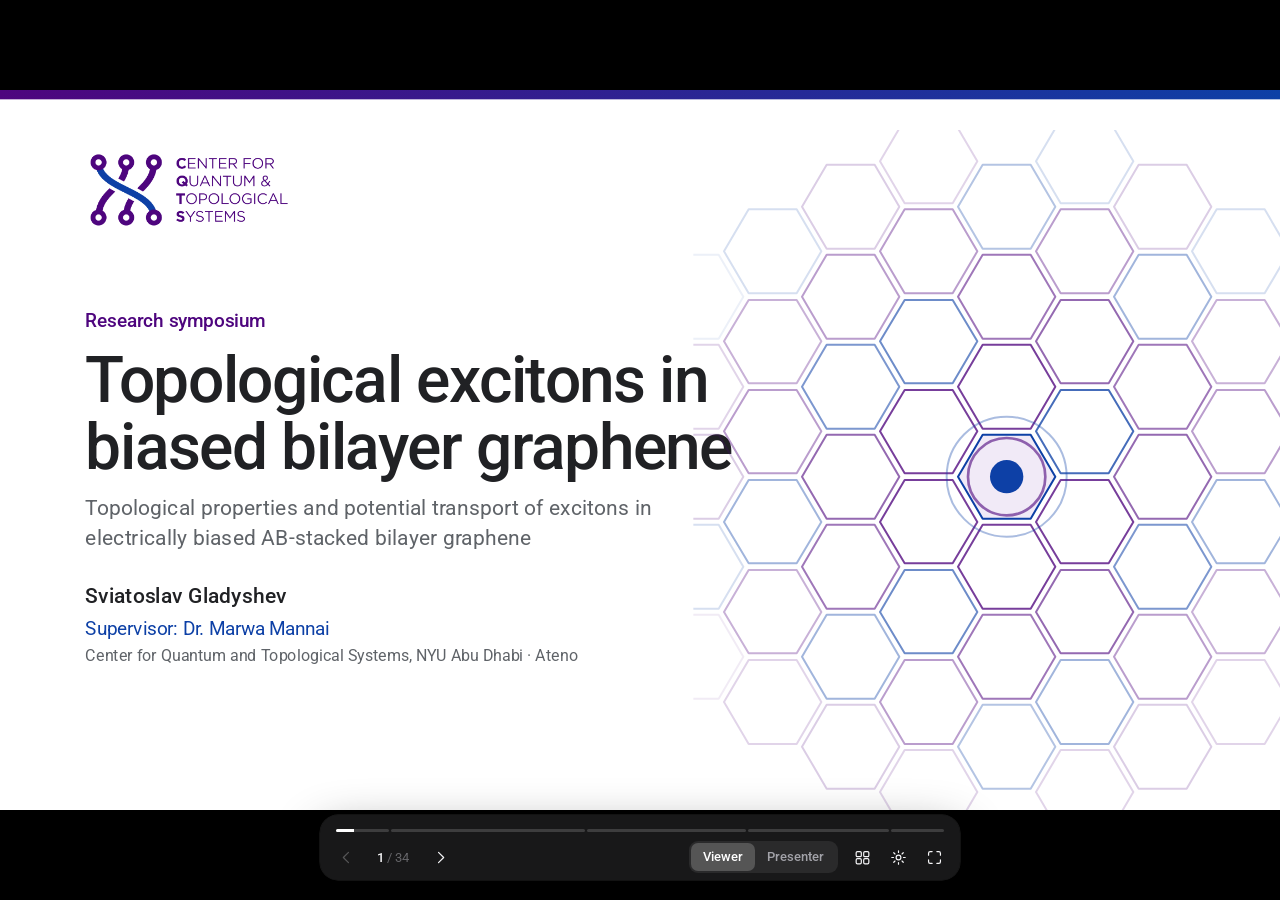
==== commit d497a3cb: "Remember the mode and running show across refreshes Keep Viewer or Presenter, the timer, notes size " ====
--- a/index.html
+++ b/index.html
@@ -1150,7 +1150,9 @@
   }
   // Presenter: this window stays put and becomes the presenter view; the slides open as a new
   // window on the projector. The presenter view can therefore never leave the laptop.
-  let pw = null, slidesFull = false, slidesOn = '', firstPressUsed = false;
+  // kept for this tab, so a refresh picks the running show back up
+  let pw = null, slidesFull = false, slidesOn = sessionStorage.getItem('cqts-slides-on') || '', firstPressUsed = false;
+  let slidesAlive = false, currentSlides = sessionStorage.getItem('cqts-slides-id') || '';
   let autoFull = localStorage.getItem('cqts-autofull') !== '0';
   const NEXT_KEYS = ['ArrowRight', 'ArrowDown', 'PageDown', ' ', 'Enter', 'MediaTrackNext'];
   async function startPresenter() {
@@ -1163,7 +1165,7 @@
       stopSlides(id);
       pw = window.open(url, `slides${id}`, 'popup,width=1280,height=720');    // moved to the other display by hand
       if (!pw) return openStart('The slides window was blocked. Allow pop-ups for this site, then try again.');
-      slidesOn = '';
+      slidesOn = ''; rememberSlides(id);
       return setPresenter(true);
     }
     if (target === details.currentScreen)
@@ -1173,14 +1175,22 @@
     pw = window.open(url, `slides${id}`, `popup,fullscreen,left=${target.availLeft},top=${target.availTop},width=${target.availWidth},height=${target.availHeight}`);
     if (!pw) return openStart('The slides window was blocked. Allow pop-ups for this site, then try again.');
     slidesOn = screenName(target); slidesFull = false; firstPressUsed = false;
+    rememberSlides(id);
     window.focus();
     setPresenter(true);
   }
   // closes any slides window, including one left over from before a page reload
   function stopSlides(keep) {
     chan?.postMessage({ type: 'end', keep });
-    pw?.close(); pw = null; slidesFull = false;
-  }
+    pw?.close(); pw = null; slidesFull = false; slidesAlive = false;
+    if (!keep) { currentSlides = ''; slidesOn = ''; sessionStorage.removeItem('cqts-slides-id'); sessionStorage.removeItem('cqts-slides-on'); }
+  }
+  function rememberSlides(id) {
+    currentSlides = id;
+    sessionStorage.setItem('cqts-slides-id', id);
+    sessionStorage.setItem('cqts-slides-on', slidesOn);
+  }
+  const slidesOpen = () => (pw && !pw.closed) || slidesAlive;
   async function resetDisplays() {
     stopSlides();
     setPresenter(false);
@@ -1191,11 +1201,13 @@
 
   // A new window cannot go full screen by itself. A click or key press here lends it permission.
   function fullscreenSlides() {
-    if (!pw || pw.closed || slidesFull) return;
+    if (slidesFull || !slidesOpen()) return;
+    if ((!pw || pw.closed) && currentSlides) { try { pw = window.open('', `slides${currentSlides}`); } catch { return; } }   // after a refresh
+    if (!pw) return;
     try { pw.postMessage('fullscreen', { targetOrigin: location.origin, delegate: 'fullscreen' }); } catch {}
   }
   function updateBanner() {
-    const live = pw && !pw.closed;
+    const live = slidesOpen();
     $('pfs').hidden = !(live && slidesOn && !slidesFull);
     $('rehearse').textContent = !isPresenter || !live ? ''
       : slidesOn ? `Slides on ${slidesOn}`
@@ -1219,7 +1231,7 @@
   // With the setting on, the first key or clicker press fills the display and does not also change slide.
   addEventListener('keydown', e => {
     if (noteClicker(e)) return;
-    if (!autoFull || e.key === 'Escape' || !pw || pw.closed || !slidesOn || slidesFull) return;
+    if (!autoFull || e.key === 'Escape' || !slidesOpen() || !slidesOn || slidesFull) return;
     fullscreenSlides();
     if (!firstPressUsed && NEXT_KEYS.includes(e.key)) { firstPressUsed = true; e.preventDefault(); e.stopImmediatePropagation(); }
   }, true);
@@ -1231,11 +1243,14 @@
   }
   $('sfull').onclick = () => setAutoFull(!autoFull);
   setAutoFull(autoFull);
-  setInterval(() => { if (pw?.closed) { pw = null; updateBanner(); } }, 700);
+  setInterval(() => { if (pw?.closed) { pw = null; slidesAlive = false; updateBanner(); } }, 700);
 
   // the slides window
+  let reportSlides = null;
   if (audience) {
-    const report = () => chan?.postMessage({ type: 'slides', full: !!document.fullscreenElement });
+    const report = () => chan?.postMessage({ type: 'slides', id: slidesId, full: !!document.fullscreenElement, black: body.classList.contains('black') });
+    reportSlides = report;
+    addEventListener('pagehide', () => chan?.postMessage({ type: 'slides-gone', id: slidesId }));
     addEventListener('message', e => {
       if (e.origin === location.origin && e.data === 'fullscreen') document.documentElement.requestFullscreen().catch(() => {});
     });
@@ -1336,7 +1351,7 @@
   }
   // A clicker is plugged into the computer, so it has its own indicator, apart from the remotes.
   // Three ways to recognise one: USB identity (WebHID), keys only clickers send, and how brief a press is.
-  let clickerAt = 0, clickerFresh = false, hidDev = null, pairing = false, pairT;
+  let clickerAt = +sessionStorage.getItem('cqts-clicker-at') || 0, clickerFresh = false, hidDev = null, pairing = false, pairT;
   const clickerName = () => hidDev?.productName || 'Clicker';
   function renderClicker() {
     const on = !!clickerAt || !!hidDev;
@@ -1353,6 +1368,7 @@
   function seeClicker() {
     if (!clickerAt && !hidDev) flash('Clicker detected');
     clickerAt = Date.now(); clickerFresh = true;
+    sessionStorage.setItem('cqts-clicker-at', clickerAt);
     renderClicker();
   }
   const reportClicker = () => { if (audience) chan?.postMessage({ type: 'clicker' }); else seeClicker(); };
@@ -1369,7 +1385,7 @@
     });
     navigator.hid.addEventListener('disconnect', e => {
       if (!hidDev || hidKey(e.device) !== hidKey(hidDev)) return;
-      const n = clickerName(); hidDev = null; clickerAt = 0; flash(`${n} disconnected`); renderClicker();
+      const n = clickerName(); hidDev = null; clickerAt = 0; sessionStorage.removeItem('cqts-clicker-at'); flash(`${n} disconnected`); renderClicker();
     });
   }
   async function detectClicker() {
@@ -1558,8 +1574,13 @@
     if (e.data?.type === 'black') setBlack(e.data.on, true);
     if (e.data?.type === 'end' && audience && e.data.keep !== slidesId) window.close();
     if (e.data?.type === 'clicker' && !audience) seeClicker();
+    if (e.data?.type === 'who' && audience) reportSlides?.();
+    if (e.data?.type === 'slides-gone' && !audience && e.data.id === currentSlides) { slidesAlive = false; slidesFull = false; updateBanner(); }
     if (e.data?.type === 'slides' && !audience) {
-      slidesFull = e.data.full; updateBanner();
+      slidesAlive = true; slidesFull = e.data.full;
+      if (!currentSlides) currentSlides = e.data.id;
+      if (e.data.black) setBlack(true, true);
+      updateBanner();
       if (!slidesFull && autoFull) fullscreenSlides();   // works while the click that opened the window still counts
     }
   };
@@ -1568,21 +1589,31 @@
   let clockOn = false;
   function startClock() {
     if (clockOn) return; clockOn = true;
-    let base = Date.now(), held = null, size = 22;
+    const saved = JSON.parse(sessionStorage.getItem('cqts-timer') || 'null');
+    let base = saved?.base ?? Date.now(), held = saved?.held ?? null, size = +localStorage.getItem('cqts-notes') || 22;
+    const keep = () => {
+      sessionStorage.setItem('cqts-timer', JSON.stringify({ base, held }));
+      $('tpause').textContent = held === null ? 'Pause' : 'Resume';
+      $('timer').classList.toggle('paused', held !== null);
+    };
+    document.documentElement.style.setProperty('--notes', size + 'px');
     const pad = v => String(v).padStart(2, '0');
     const tick = () => {
       const s = Math.floor(((held ?? Date.now()) - base) / 1000);
       $('timer').textContent = `${pad(Math.floor(s / 60))}:${pad(s % 60)}`;
       $('clock').textContent = new Date().toLocaleTimeString([], { hour: '2-digit', minute: '2-digit' });
     };
-    setInterval(tick, 500); tick();
+    setInterval(tick, 500); tick(); keep();
     $('tpause').onclick = () => {
       if (held === null) held = Date.now(); else { base += Date.now() - held; held = null; }
-      $('tpause').textContent = held === null ? 'Pause' : 'Resume';
-      $('timer').classList.toggle('paused', held !== null);
+      keep();
     };
-    $('treset').onclick = () => { base = Date.now(); if (held !== null) held = base; tick(); };
-    const font = d => { size = Math.max(16, Math.min(40, size + d)); document.documentElement.style.setProperty('--notes', size + 'px'); };
+    $('treset').onclick = () => { base = Date.now(); if (held !== null) held = base; keep(); tick(); };
+    const font = d => {
+      size = Math.max(16, Math.min(40, size + d));
+      localStorage.setItem('cqts-notes', size);
+      document.documentElement.style.setProperty('--notes', size + 'px');
+    };
     $('timer').onclick = () => $('tpause').onclick();
     $('tsmall').onclick = () => font(-2);
     $('tlarge').onclick = () => font(2);
@@ -1590,6 +1621,7 @@
   const baseTitle = document.title;
   function setPresenter(on) {
     isPresenter = on;
+    if (!audience) localStorage.setItem('cqts-mode', on ? 'presenter' : 'viewer');
     body.classList.toggle('presenter', on);
     document.title = on ? 'Presenter · ' + baseTitle : baseTitle;
     document.querySelectorAll('#seg button').forEach(b => {
@@ -1610,11 +1642,13 @@
   fit();
   go((parseInt(location.hash.slice(1), 10) || 1) - 1, { fromHash: true, instant: true });
   body.classList.toggle('audience', audience);
+  const resume = !audience && localStorage.getItem('cqts-mode') === 'presenter' && innerWidth > 720;
   if (!audience && room && localStorage.getItem('cqts-remote-on')) connectRemote();
-  setPresenter(false);
+  setPresenter(resume);
+  if (resume) chan?.postMessage({ type: 'who' });      // is a slides window still open from before the refresh?
   fit();
   renderDevices();
-  if (firstVisit) openStart();
+  if (firstVisit && !resume) openStart();
   const ready = () => body.classList.add('ready');
   (document.fonts?.ready || Promise.resolve()).then(ready); setTimeout(ready, 1200);
 })();
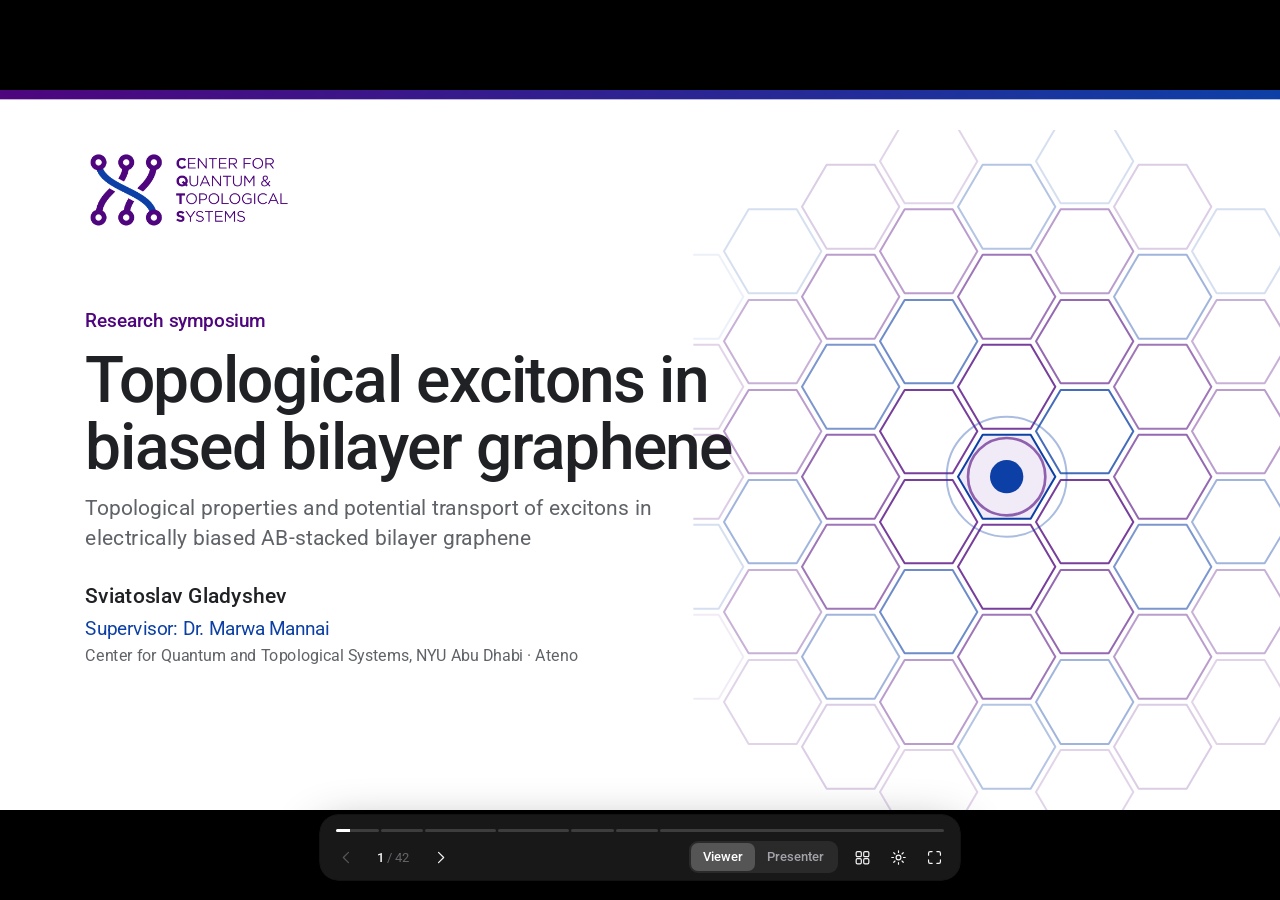
==== commit 951e9890: "Restructure the talk around exciton topology Build a 22-slide main track with a 20-slide appendix th" ====
--- a/index.html
+++ b/index.html
@@ -198,6 +198,11 @@
 #jump i{font-style:normal;color:var(--ink-2);font-weight:400;margin-right:6px}
 #black{position:fixed;inset:0;background:#000;z-index:15;opacity:0;pointer-events:none;transition:opacity .4s ease}
 body.black #black{opacity:1;pointer-events:auto}
+
+/* laser pointer, placed in slide coordinates */
+#laser{position:absolute;left:-17px;top:-17px;width:34px;height:34px;border-radius:50%;z-index:50;pointer-events:none;opacity:0;transition:opacity .14s;will-change:transform;
+  background:radial-gradient(circle,#fff 0,#ff3b30 26%,rgba(255,59,48,.7) 42%,rgba(255,59,48,0) 72%)}
+#laser.on{opacity:1}
 
 /* the slides window */
 body.audience,body.audience #stage{cursor:none;background:#000}
@@ -267,7 +272,7 @@
 @page{size:1920px 1080px;margin:0}
 @media print{
   html,body{overflow:visible;background:#fff}
-  #bar,#notes,#grid,#phead,#pv,#pnotes,#help,#jump,#black,#peek,#start,#seg,#remote{display:none!important}
+  #bar,#notes,#grid,#phead,#pv,#pnotes,#help,#jump,#black,#peek,#start,#seg,#remote,#laser{display:none!important}
   #stage{position:static}
   #deck{position:static;transform:none!important;box-shadow:none;width:auto;height:auto;overflow:visible;border-radius:0;opacity:1}
   .slide{position:relative;visibility:visible;opacity:1!important;transform:none!important;page-break-after:always;break-after:page}
@@ -278,7 +283,7 @@
 </head>
 <body>
 <div id="stage"><div id="deck">
-<section class="slide" id="cover" data-transition="fade" data-section="Why excitons, and why this question" style="background:#FFFFFF;color:#202124;font-family:'Roboto', Arial, sans-serif;padding:240px 128px 128px;display:flex;flex-direction:column;justify-content:center">
+<section class="slide" id="cover" data-transition="fade" data-section="Why excitons" style="background:#FFFFFF;color:#202124;font-family:'Roboto', Arial, sans-serif;padding:240px 128px 128px;display:flex;flex-direction:column;justify-content:center">
 <div style="position:absolute;left:0;top:0;width:1920px;height:14px;background:linear-gradient(90deg, #4E057E 0%, #0D40A6 100%)"></div>
 <svg aria-label="Honeycomb lattice motif with a highlighted exciton site" width="880" height="1020" viewBox="0 0 880 1020" style="position:absolute;left:1040px;top:60px;width:880px;height:1020px"><polygon points="75,250 38,313 -34,313 -71,250 -34,187 38,187" fill="none" stroke="#0D40A6" stroke-width="3" stroke-linejoin="round" opacity="0.08"/><polygon points="75,385 38,448 -34,448 -71,385 -34,322 38,322" fill="none" stroke="#4E057E" stroke-width="3" stroke-linejoin="round" opacity="0.17"/><polygon points="75,520 38,583 -34,583 -71,520 -34,457 38,457" fill="none" stroke="#4E057E" stroke-width="3" stroke-linejoin="round" opacity="0.20"/><polygon points="75,655 38,718 -34,718 -71,655 -34,592 38,592" fill="none" stroke="#0D40A6" stroke-width="3" stroke-linejoin="round" opacity="0.17"/><polygon points="75,790 38,853 -34,853 -71,790 -34,727 38,727" fill="none" stroke="#4E057E" stroke-width="3" stroke-linejoin="round" opacity="0.08"/><polygon points="192,182 155,245 83,245 46,182 83,119 155,119" fill="none" stroke="#0D40A6" stroke-width="3" stroke-linejoin="round" opacity="0.17"/><polygon points="192,317 155,380 83,380 46,317 83,255 155,255" fill="none" stroke="#4E057E" stroke-width="3" stroke-linejoin="round" opacity="0.31"/><polygon points="192,452 155,515 83,515 46,452 83,390 155,390" fill="none" stroke="#4E057E" stroke-width="3" stroke-linejoin="round" opacity="0.39"/><polygon points="192,588 155,650 83,650 46,588 83,525 155,525" fill="none" stroke="#0D40A6" stroke-width="3" stroke-linejoin="round" opacity="0.39"/><polygon points="192,723 155,785 83,785 46,723 83,660 155,660" fill="none" stroke="#4E057E" stroke-width="3" stroke-linejoin="round" opacity="0.31"/><polygon points="192,858 155,921 83,921 46,858 83,795 155,795" fill="none" stroke="#4E057E" stroke-width="3" stroke-linejoin="round" opacity="0.17"/><polygon points="309,115 272,178 200,178 163,115 200,52 272,52" fill="none" stroke="#4E057E" stroke-width="3" stroke-linejoin="round" opacity="0.20"/><polygon points="309,250 272,313 200,313 163,250 200,187 272,187" fill="none" stroke="#4E057E" stroke-width="3" stroke-linejoin="round" opacity="0.39"/><polygon points="309,385 272,448 200,448 163,385 200,322 272,322" fill="none" stroke="#0D40A6" stroke-width="3" stroke-linejoin="round" opacity="0.54"/><polygon points="309,520 272,583 200,583 163,520 200,457 272,457" fill="none" stroke="#4E057E" stroke-width="3" stroke-linejoin="round" opacity="0.60"/><polygon points="309,655 272,718 200,718 163,655 200,592 272,592" fill="none" stroke="#4E057E" stroke-width="3" stroke-linejoin="round" opacity="0.54"/><polygon points="309,790 272,853 200,853 163,790 200,727 272,727" fill="none" stroke="#0D40A6" stroke-width="3" stroke-linejoin="round" opacity="0.39"/><polygon points="309,925 272,988 200,988 163,925 200,862 272,862" fill="none" stroke="#4E057E" stroke-width="3" stroke-linejoin="round" opacity="0.20"/><polygon points="426,47 389,110 317,110 280,47 317,-16 389,-16" fill="none" stroke="#4E057E" stroke-width="3" stroke-linejoin="round" opacity="0.17"/><polygon points="426,182 389,245 317,245 280,182 317,119 389,119" fill="none" stroke="#4E057E" stroke-width="3" stroke-linejoin="round" opacity="0.39"/><polygon points="426,317 389,380 317,380 280,317 317,255 389,255" fill="none" stroke="#0D40A6" stroke-width="3" stroke-linejoin="round" opacity="0.60"/><polygon points="426,452 389,515 317,515 280,452 317,390 389,390" fill="none" stroke="#4E057E" stroke-width="3" stroke-linejoin="round" opacity="0.77"/><polygon points="426,588 389,650 317,650 280,588 317,525 389,525" fill="none" stroke="#4E057E" stroke-width="3" stroke-linejoin="round" opacity="0.77"/><polygon points="426,723 389,785 317,785 280,723 317,660 389,660" fill="none" stroke="#0D40A6" stroke-width="3" stroke-linejoin="round" opacity="0.60"/><polygon points="426,858 389,921 317,921 280,858 317,795 389,795" fill="none" stroke="#4E057E" stroke-width="3" stroke-linejoin="round" opacity="0.39"/><polygon points="426,993 389,1056 317,1056 280,993 317,930 389,930" fill="none" stroke="#4E057E" stroke-width="3" stroke-linejoin="round" opacity="0.17"/><polygon points="543,115 506,178 434,178 397,115 434,52 506,52" fill="none" stroke="#0D40A6" stroke-width="3" stroke-linejoin="round" opacity="0.31"/><polygon points="543,250 506,313 434,313 397,250 434,187 506,187" fill="none" stroke="#4E057E" stroke-width="3" stroke-linejoin="round" opacity="0.54"/><polygon points="543,385 506,448 434,448 397,385 434,322 506,322" fill="none" stroke="#4E057E" stroke-width="3" stroke-linejoin="round" opacity="0.77"/><polygon points="543,520 506,583 434,583 397,520 434,457 506,457" fill="#F1EAF7" stroke="#0D40A6" stroke-width="3" stroke-linejoin="round" opacity="1.00"/><polygon points="543,655 506,718 434,718 397,655 434,592 506,592" fill="none" stroke="#4E057E" stroke-width="3" stroke-linejoin="round" opacity="0.77"/><polygon points="543,790 506,853 434,853 397,790 434,727 506,727" fill="none" stroke="#4E057E" stroke-width="3" stroke-linejoin="round" opacity="0.54"/><polygon points="543,925 506,988 434,988 397,925 434,862 506,862" fill="none" stroke="#0D40A6" stroke-width="3" stroke-linejoin="round" opacity="0.31"/><polygon points="660,47 623,110 551,110 514,47 551,-16 623,-16" fill="none" stroke="#0D40A6" stroke-width="3" stroke-linejoin="round" opacity="0.17"/><polygon points="660,182 623,245 551,245 514,182 551,119 623,119" fill="none" stroke="#4E057E" stroke-width="3" stroke-linejoin="round" opacity="0.39"/><polygon points="660,317 623,380 551,380 514,317 551,255 623,255" fill="none" stroke="#4E057E" stroke-width="3" stroke-linejoin="round" opacity="0.60"/><polygon points="660,452 623,515 551,515 514,452 551,390 623,390" fill="none" stroke="#0D40A6" stroke-width="3" stroke-linejoin="round" opacity="0.77"/><polygon points="660,588 623,650 551,650 514,588 551,525 623,525" fill="none" stroke="#4E057E" stroke-width="3" stroke-linejoin="round" opacity="0.77"/><polygon points="660,723 623,785 551,785 514,723 551,660 623,660" fill="none" stroke="#4E057E" stroke-width="3" stroke-linejoin="round" opacity="0.60"/><polygon points="660,858 623,921 551,921 514,858 551,795 623,795" fill="none" stroke="#0D40A6" stroke-width="3" stroke-linejoin="round" opacity="0.39"/><polygon points="660,993 623,1056 551,1056 514,993 551,930 623,930" fill="none" stroke="#4E057E" stroke-width="3" stroke-linejoin="round" opacity="0.17"/><polygon points="777,115 740,178 668,178 631,115 668,52 740,52" fill="none" stroke="#4E057E" stroke-width="3" stroke-linejoin="round" opacity="0.20"/><polygon points="777,250 740,313 668,313 631,250 668,187 740,187" fill="none" stroke="#0D40A6" stroke-width="3" stroke-linejoin="round" opacity="0.39"/><polygon points="777,385 740,448 668,448 631,385 668,322 740,322" fill="none" stroke="#4E057E" stroke-width="3" stroke-linejoin="round" opacity="0.54"/><polygon points="777,520 740,583 668,583 631,520 668,457 740,457" fill="none" stroke="#4E057E" stroke-width="3" stroke-linejoin="round" opacity="0.60"/><polygon points="777,655 740,718 668,718 631,655 668,592 740,592" fill="none" stroke="#0D40A6" stroke-width="3" stroke-linejoin="round" opacity="0.54"/><polygon points="777,790 740,853 668,853 631,790 668,727 740,727" fill="none" stroke="#4E057E" stroke-width="3" stroke-linejoin="round" opacity="0.39"/><polygon points="777,925 740,988 668,988 631,925 668,862 740,862" fill="none" stroke="#4E057E" stroke-width="3" stroke-linejoin="round" opacity="0.20"/><polygon points="894,182 857,245 785,245 748,182 785,119 857,119" fill="none" stroke="#0D40A6" stroke-width="3" stroke-linejoin="round" opacity="0.17"/><polygon points="894,317 857,380 785,380 748,317 785,255 857,255" fill="none" stroke="#4E057E" stroke-width="3" stroke-linejoin="round" opacity="0.31"/><polygon points="894,452 857,515 785,515 748,452 785,390 857,390" fill="none" stroke="#4E057E" stroke-width="3" stroke-linejoin="round" opacity="0.39"/><polygon points="894,588 857,650 785,650 748,588 785,525 857,525" fill="none" stroke="#0D40A6" stroke-width="3" stroke-linejoin="round" opacity="0.39"/><polygon points="894,723 857,785 785,785 748,723 785,660 857,660" fill="none" stroke="#4E057E" stroke-width="3" stroke-linejoin="round" opacity="0.31"/><polygon points="894,858 857,921 785,921 748,858 785,795 857,795" fill="none" stroke="#4E057E" stroke-width="3" stroke-linejoin="round" opacity="0.17"/><circle cx="470" cy="520" r="90" fill="none" stroke="#0D40A6" stroke-width="3" opacity=".35"/><circle cx="470" cy="520" r="58" fill="none" stroke="#4E057E" stroke-width="4" opacity=".6"/><circle cx="470" cy="520" r="25" fill="#0D40A6"/></svg>
 <img src="assets/cqts-logo.png" alt="Center for Quantum and Topological Systems logo" style="position:absolute;left:120px;top:80px;width:328px;height:140px;object-fit:contain">
@@ -292,7 +297,7 @@
 <p style="font-size:24px;color:#5F6368">Center for Quantum and Topological Systems, NYU Abu Dhabi  ·  Ateno</p>
 </div>
 </div>
-<aside>Open with the working hypothesis: can the electronic geometry already present in biased bilayer graphene be inherited by composite excitons and used to steer neutral energy transport? This work is supervised by Dr. Marwa Mannai at the Center for Quantum and Topological Systems, NYU Abu Dhabi. Three parts: proofs for the electronic geometry, the mathematics of excitons in this material, and the proposed exciton-geometry calculation.</aside>
+<aside>This talk asks whether excitons in biased bilayer graphene can carry topology of their own, in the momentum of the exciton itself. The work is supervised by Dr. Marwa Mannai at CQTS, NYU Abu Dhabi. I will separate clearly what is published, what I have derived, and what is still only a proposal.</aside>
 </section>
 
 <section class="slide" id="why-excitons" data-transition="push" style="background:#FFFFFF;color:#202124;font-family:'Roboto', Arial, sans-serif;padding:128px 128px 160px;display:flex;flex-direction:column;justify-content:space-between;gap:48px">
@@ -301,31 +306,32 @@
 <h2 style="font-size:72px;font-weight:500;line-height:1.05;letter-spacing:-2px">Why excitons?</h2>
 </div>
 <div style="display:flex;gap:64px">
-<div style="flex:1;display:flex;flex-direction:column;gap:16px"><p style="font-size:72px;font-weight:500;letter-spacing:-2px;color:#0D40A6">Bound.</p><p style="font-size:32px;line-height:1.4;color:#5F6368">An electron and a hole, held by Coulomb attraction: a composite boson.</p></div>
+<div style="flex:1;display:flex;flex-direction:column;gap:16px"><p style="font-size:72px;font-weight:500;letter-spacing:-2px;color:#0D40A6">Bound.</p><p style="font-size:32px;line-height:1.4;color:#5F6368">An electron and a hole, held by Coulomb attraction. Approximately a boson at low density.</p></div>
 <div style="flex:1;display:flex;flex-direction:column;gap:16px"><p style="font-size:72px;font-weight:500;letter-spacing:-2px;color:#D93025">Neutral.</p><p style="font-size:32px;line-height:1.4;color:#5F6368">No net charge current, yet energy and information still move.</p></div>
-<div style="flex:1;display:flex;flex-direction:column;gap:16px"><p style="font-size:72px;font-weight:500;letter-spacing:-2px;color:#188038">Geometric.</p><p style="font-size:32px;line-height:1.4;color:#5F6368">Their motion can depend on the geometry of the exciton band.</p></div>
-</div>
-<p style="font-size:44px;font-weight:600;line-height:1.25;letter-spacing:-1px;width:1500px">If the composite inherits band geometry, <span style="color:#0D40A6">an electric field could steer how it moves.</span></p>
+<div style="flex:1;display:flex;flex-direction:column;gap:16px"><p style="font-size:72px;font-weight:500;letter-spacing:-2px;color:#188038">Geometric.</p><p style="font-size:32px;line-height:1.4;color:#5F6368">Their motion may depend on the geometry of the exciton band.</p></div>
+</div>
+<p style="font-size:44px;font-weight:600;line-height:1.25;letter-spacing:-1px;width:1500px">Hypothesis: if the composite has its own band geometry, <span style="color:#0D40A6">an electric field could steer how it moves.</span></p>
 <img src="assets/cqts-logo.png" alt="Center for Quantum and Topological Systems logo" style="position:absolute;right:120px;bottom:48px;width:131px;height:56px;object-fit:contain">
 <p style="position:absolute;right:283px;bottom:64px;width:100px;text-align:right;font-size:24px;color:#5F6368">2</p>
-<aside>Keep the motivation physical and short. Do not imply that every exciton is automatically topological; the question is whether the composite inherits useful geometry from its constituent electronic states.</aside>
+<aside>An exciton is an electron and a hole bound together, so it carries energy but no net charge. That makes it hard to steer with an ordinary voltage. Our hypothesis is that the geometry of the exciton band gives another handle on its motion, and that hypothesis is untested here.</aside>
 </section>
 
 <section class="slide" id="recreation" data-transition="push" style="background:#FFFFFF;color:#202124;font-family:'Roboto', Arial, sans-serif;padding:128px 128px 160px;display:flex;flex-direction:column;gap:40px">
 <div style="display:flex;flex-direction:column;gap:12px">
-<p style="font-size:24px;font-weight:600;color:#4E057E">Recreation</p>
-<h2 style="font-size:72px;font-weight:500;line-height:1.05;letter-spacing:-2px">What happens inside the bilayer.</h2>
+<p style="font-size:24px;font-weight:600;color:#4E057E">Schematic</p>
+<h2 style="font-size:72px;font-weight:500;line-height:1.05;letter-spacing:-2px">The story, in one picture.</h2>
 </div>
 <iframe class="embed" title="Live illustration" data-src="embed-recreation.html" style="position:absolute;left:128px;top:270px;width:1664px;height:660px;border:0"></iframe>
-<p style="position:absolute;left:128px;bottom:64px;width:1300px;font-size:24px;color:#5F6368">Live illustration · not to scale</p>
+<p style="position:absolute;left:128px;bottom:64px;width:1300px;font-size:24px;color:#5F6368">Schematic · illustrative · not a computed result · not to scale</p>
 <img src="assets/cqts-logo.png" alt="Center for Quantum and Topological Systems logo" style="position:absolute;right:120px;bottom:48px;width:131px;height:56px;object-fit:contain">
 <p style="position:absolute;right:283px;bottom:64px;width:100px;text-align:right;font-size:24px;color:#5F6368">3</p>
-<aside>Illustrated walk-through of the process this talk is about, in six steps shown as chips. Bilayer: two AB-stacked graphene sheets in a perpendicular field. Light in: a photon creates an electron-hole pair. Bind: the electron sits in the top layer and the hole in the bottom layer, forming an interlayer exciton (green capsule). Move: the pair travels as one neutral particle. Bend?: the question of this project, whether exciton Berry curvature bends the path sideways; marked as proposed. Light out: recombination emits a photon nearly normal to the sheets. This is an illustration, not to scale.</aside>
-</section>
-
-<section class="slide" id="platform" data-transition="push" data-section="Electronic geometry, with proofs" style="background:#FFFFFF;color:#202124;font-family:'Roboto', Arial, sans-serif;padding:128px 128px 160px;display:flex;flex-direction:column;gap:40px">
-<div style="display:flex;flex-direction:column;gap:12px">
-<p style="font-size:24px;font-weight:600;color:#4E057E">The platform</p>
+<p style="position:absolute;right:128px;top:112px;font-size:24px;font-weight:600;color:#FFFFFF;background:#5F6368;padding:4px 18px;border-radius:999px;white-space:nowrap">Schematic</p>
+<aside>This animation is a cartoon of the story, not a calculation. Light creates an electron-hole pair, the pair binds, and it moves as one neutral object. The picture draws the electron on top and the hole below for clarity, but real exciton states mix layer configurations, and the sideways bend is our open question.</aside>
+</section>
+
+<section class="slide" id="platform" data-transition="push" data-section="Electronic starting point" style="background:#FFFFFF;color:#202124;font-family:'Roboto', Arial, sans-serif;padding:128px 128px 160px;display:flex;flex-direction:column;gap:40px">
+<div style="display:flex;flex-direction:column;gap:12px">
+<p style="font-size:24px;font-weight:600;color:#4E057E">The platform · AB-stacked bilayer graphene</p>
 <h2 style="font-size:72px;font-weight:500;line-height:1.05;letter-spacing:-2px">A band gap you can dial.</h2>
 </div>
 <div style="display:flex;gap:64px;align-items:center">
@@ -335,15 +341,241 @@
 </div>
 <img src="assets/anim-bands.gif" alt="Animation: four-band dispersion near K as U sweeps from 0 to 300 meV and back, with the gap value" style="width:840px;height:605px;object-fit:contain">
 </div>
-<p style="position:absolute;left:128px;bottom:64px;width:1300px;font-size:24px;color:#5F6368">Four-band continuum model · γ₀ = 3.0, γ₁ = 0.40, γ₃ = 0.30 eV</p>
+<p style="position:absolute;left:128px;bottom:64px;width:1300px;font-size:24px;color:#5F6368">Gap: Sauer &amp; Pedersen (DFT) · Plot: author’s four-band model, γ₀ = 3.0, γ₁ = 0.40, γ₃ = 0.30 eV</p>
 <img src="assets/cqts-logo.png" alt="Center for Quantum and Topological Systems logo" style="position:absolute;right:120px;bottom:48px;width:131px;height:56px;object-fit:contain">
 <p style="position:absolute;right:283px;bottom:64px;width:100px;text-align:right;font-size:24px;color:#5F6368">4</p>
-<aside>A perpendicular field raises one layer by U/2 and lowers the other, opening a gap DFT puts at up to about 300 meV (Sauer and Pedersen 2022). The plot is from my own four-band continuum model with gamma0 = 3.0, gamma1 = 0.40, gamma3 = 0.30 eV. The bias is the control parameter for everything that follows.</aside>
+<p style="position:absolute;right:128px;top:112px;font-size:24px;font-weight:600;color:#FFFFFF;background:#0D40A6;padding:4px 18px;border-radius:999px;white-space:nowrap">Published</p>
+<aside>Two graphene sheets in AB stacking become a semiconductor when a perpendicular electric field is applied. The field shifts the layers in opposite directions and opens a gap of up to about 300 meV in published DFT calculations. So the gate voltage acts as a dial for everything that follows.</aside>
+</section>
+
+<section class="slide" id="electron-start" data-transition="push" style="background:#FFFFFF;color:#202124;font-family:'Roboto', Arial, sans-serif;padding:128px 128px 160px;display:flex;flex-direction:column;gap:36px">
+<div style="display:flex;flex-direction:column;gap:12px">
+<p style="font-size:24px;font-weight:600;color:#4E057E">Electronic starting point</p>
+<h2 style="font-size:64px;font-weight:500;line-height:1.05;letter-spacing:-2px">Four bands, then two, with threefold warping.</h2>
+</div><div style="display:flex;gap:56px;align-items:center;flex:1"><div style="flex:1;display:flex;flex-direction:column;gap:28px"><div data-build-in="rise 1 auto" style="background:#F1EAF7;border:2px solid #4E057E;border-radius:20px;padding:28px"><img src="assets/eq-red4-accent.png" alt="Effective two-band Hamiltonian with h of k equal to alpha 3 pi minus alpha 0 squared over gamma 1 times pi dagger squared" style="width:800px;height:105px;object-fit:contain"></div><p data-build-in="rise 2 auto" style="font-size:32px;line-height:1.35"><b style="font-weight:600">From four sites to two.</b> <span style="color:#5F6368">The strong interlayer bond removes the dimer sites at low energy.</span></p><p data-build-in="rise 3 auto" style="font-size:32px;line-height:1.35"><b style="font-weight:600">Threefold warping.</b> <span style="color:#5F6368">Skew hopping turns a circular band edge into a C₃ pattern, which the exciton can feel.</span></p></div><img data-build-in="fade 1 auto" src="assets/anim-warping.gif" alt="Animation: as gamma 3 grows from 0 to 0.30 eV, the quadratic touching splits into one central and three satellite Dirac points" style="width:680px;height:476px;object-fit:contain"></div><p style="position:absolute;right:128px;top:112px;font-size:24px;font-weight:600;color:#FFFFFF;background:#4E057E;padding:4px 18px;border-radius:999px;white-space:nowrap">Derived</p><p style="position:absolute;left:128px;bottom:64px;width:1300px;font-size:24px;color:#5F6368"><a href="#" data-go="hamiltonian" style="color:#0D40A6;text-decoration:none">Appendix A: full derivation</a> · Analytic working calculation, not independently validated</p>
+<img src="assets/cqts-logo.png" alt="Center for Quantum and Topological Systems logo" style="position:absolute;right:120px;bottom:48px;width:131px;height:56px;object-fit:contain">
+<p style="position:absolute;right:283px;bottom:64px;width:100px;text-align:right;font-size:24px;color:#5F6368">5</p>
+<aside>We start from the standard four-band model of bilayer graphene and reduce it to two low-energy bands. Skew hopping warps the band edge into a threefold pattern, which matters because excitons are built from these states. This is my own analytic working calculation, and the seven-step derivation is in the appendix.</aside>
+</section>
+
+<section class="slide" id="berry" data-transition="push" style="background:#FFFFFF;color:#202124;font-family:'Roboto', Arial, sans-serif;padding:128px 128px 160px;display:flex;flex-direction:column;gap:40px">
+<div style="display:flex;flex-direction:column;gap:12px">
+<p style="font-size:24px;font-weight:600;color:#4E057E">Electronic starting point</p>
+<h2 style="font-size:72px;font-weight:500;line-height:1.05;letter-spacing:-2px">Berry curvature flips with the bias.</h2>
+</div>
+<img src="assets/anim-berry.gif" alt="Animation: conduction-band Berry curvature in K and K prime as U sweeps between plus and minus 100 meV; lobes flip sign with U and the valleys are always opposite" style="width:1180px;height:610px;object-fit:contain;align-self:center">
+<p style="position:absolute;left:128px;bottom:64px;width:1300px;font-size:24px;color:#5F6368">Author’s two-band model · U from +100 to −100 meV · blue Ω &lt; 0, red Ω &gt; 0 · Starting point, not the target</p>
+<img src="assets/cqts-logo.png" alt="Center for Quantum and Topological Systems logo" style="position:absolute;right:120px;bottom:48px;width:131px;height:56px;object-fit:contain">
+<p style="position:absolute;right:283px;bottom:64px;width:100px;text-align:right;font-size:24px;color:#5F6368">6</p>
+<p style="position:absolute;right:128px;top:112px;font-size:24px;font-weight:600;color:#FFFFFF;background:#4E057E;padding:4px 18px;border-radius:999px;white-space:nowrap">Derived</p>
+<aside>Each electron band has Berry curvature, which acts like a magnetic field in momentum space. It has opposite signs in the two valleys and flips when the bias reverses. Valley Chern numbers from this curvature are already studied, so they are our starting point and not our research target.</aside>
+</section>
+
+<section class="slide" id="question" data-transition="fade" data-section="Excitons in biased bilayer graphene" style="background:linear-gradient(120deg, #4E057E 0%, #0D40A6 100%);color:#FFFFFF;font-family:'Roboto', Arial, sans-serif;padding:128px;display:flex;flex-direction:column;justify-content:center;gap:40px">
+<p style="font-size:24px;font-weight:600;color:#E6DAF2">Our research focus: exciton topology</p>
+<h1 style="font-size:96px;font-weight:500;letter-spacing:-2px;line-height:1.05;width:1500px;color:#E6DAF2">Electron valley Chern numbers are already studied.</h1>
+<h1 style="font-size:96px;font-weight:500;letter-spacing:-2px;line-height:1.05;width:1500px;color:#FFFFFF">Does the exciton band have topology of its own?</h1>
+<aside>Here is the pivot of the talk. Dr. Mannai has been clear that our focus is exciton topology, not the electronic valley Chern numbers that are already studied. So the question is what happens to geometry when an electron and a hole bind into a neutral composite that moves with its own momentum Q.</aside>
+</section>
+
+<section class="slide" id="composite" data-transition="push" style="background:#FFFFFF;color:#202124;font-family:'Roboto', Arial, sans-serif;padding:128px 128px 160px;display:flex;flex-direction:column;gap:36px">
+<div style="display:flex;flex-direction:column;gap:12px">
+<p style="font-size:24px;font-weight:600;color:#4E057E">Excitons · what kind of particle?</p>
+<h2 style="font-size:72px;font-weight:500;line-height:1.05;letter-spacing:-2px">A boson, with conditions.</h2>
+</div><div style="display:flex;gap:40px;flex:1"><div data-build-in="rise 1 auto" style="flex:1;background:#F8F9FA;border-top:6px solid #188038;border-radius:20px;padding:32px;display:flex;flex-direction:column;gap:14px"><p style="font-size:44px;font-weight:500;color:#188038;letter-spacing:-1px">Bare exciton</p><p style="font-size:32px;line-height:1.35">Electron plus hole, bound by Coulomb attraction.</p><p style="font-size:30px;line-height:1.35;color:#5F6368">Approximately bosonic at low density, when pairs do not overlap. This talk is about these.</p></div><div data-build-in="rise 2 auto" style="flex:1;background:#F8F9FA;border-top:6px solid #0D40A6;border-radius:20px;padding:32px;display:flex;flex-direction:column;gap:14px"><p style="font-size:44px;font-weight:500;color:#0D40A6;letter-spacing:-1px">Exciton-polariton</p><p style="font-size:32px;line-height:1.35">Exciton strongly coupled to a confined photon.</p><p style="font-size:30px;line-height:1.35;color:#5F6368">Part light, part matter. It needs a cavity or similar structure, so its physics differs from a bare exciton.</p></div></div><div data-build-in="pop 3 auto" style="background:#F1EAF7;border:2px solid #4E057E;border-radius:20px;padding:24px 32px"><p style="font-size:32px;line-height:1.35">Being bosonic does <b style="font-weight:600">not</b> imply condensation, topological order or fault-tolerant transport.</p></div><p style="position:absolute;right:128px;top:112px;font-size:24px;font-weight:600;color:#FFFFFF;background:#0D40A6;padding:4px 18px;border-radius:999px;white-space:nowrap">Established physics</p>
+<img src="assets/cqts-logo.png" alt="Center for Quantum and Topological Systems logo" style="position:absolute;right:120px;bottom:48px;width:131px;height:56px;object-fit:contain">
+<p style="position:absolute;right:283px;bottom:64px;width:100px;text-align:right;font-size:24px;color:#5F6368">8</p>
+<aside>A bare exciton is an electron and a hole bound by Coulomb attraction, and at low density it behaves roughly like a boson. A polariton is different, because it mixes an exciton with a photon in a cavity. Calling something bosonic does not by itself give condensation, topological order or fault-tolerant transport.</aside>
+</section>
+
+<section class="slide" id="bse-main" data-transition="push" style="background:#FFFFFF;color:#202124;font-family:'Roboto', Arial, sans-serif;padding:128px 128px 160px;display:flex;flex-direction:column;gap:36px">
+<div style="display:flex;flex-direction:column;gap:12px">
+<p style="font-size:24px;font-weight:600;color:#4E057E">Excitons · formation</p>
+<h2 style="font-size:64px;font-weight:500;line-height:1.05;letter-spacing:-2px">From electron-hole pairs to an exciton band.</h2>
+</div><div style="display:flex;flex-direction:column;gap:30px;flex:1;justify-content:center"><div data-build-in="rise 1 auto" style="display:flex;align-items:center;gap:40px"><div style="width:930px;background:#F8F9FA;border-left:6px solid #4E057E;border-radius:16px;padding:20px 28px"><img src="assets/eq-bs1.png" alt="Exciton state as a sum over electron-hole transitions with weights A" style="width:473px;height:87px;object-fit:contain"></div><p style="flex:1;font-size:30px;line-height:1.3;color:#5F6368">An exciton is a superposition of many electron-hole pairs.</p></div><div data-build-in="rise 2 auto" style="display:flex;align-items:center;gap:40px"><div style="width:930px;background:#F8F9FA;border-left:6px solid #0D40A6;border-radius:16px;padding:20px 28px"><img src="assets/eq-bs2.png" alt="Bethe-Salpeter equation" style="width:870px;height:87px;object-fit:contain"></div><p style="flex:1;font-size:30px;line-height:1.3;color:#5F6368">The Bethe-Salpeter equation adds screened attraction and exchange.</p></div><div data-build-in="pop 3 auto" style="display:flex;align-items:center;gap:40px"><div style="width:930px;background:#F1EAF7;border:2px solid #4E057E;border-radius:16px;padding:20px 28px;display:flex;align-items:center;gap:24px"><p style="font-size:30px">Output:</p><img src="assets/eq-ex-e.png" alt="exciton energy E X of Q" style="width:190px;height:56px;object-fit:contain"><p style="font-size:30px">and the weights A.</p></div><p style="flex:1;font-size:30px;line-height:1.3;color:#5F6368">Q is the momentum of the whole pair.</p></div></div><p style="position:absolute;right:128px;top:112px;font-size:24px;font-weight:600;color:#FFFFFF;background:#0D40A6;padding:4px 18px;border-radius:999px;white-space:nowrap">Established method</p><p style="position:absolute;left:128px;bottom:64px;width:1300px;font-size:24px;color:#5F6368"><a href="#" data-go="bse" style="color:#0D40A6;text-decoration:none">Appendix B: full mathematics</a></p>
+<img src="assets/cqts-logo.png" alt="Center for Quantum and Topological Systems logo" style="position:absolute;right:120px;bottom:48px;width:131px;height:56px;object-fit:contain">
+<p style="position:absolute;right:283px;bottom:64px;width:100px;text-align:right;font-size:24px;color:#5F6368">9</p>
+<aside>An exciton is not one electron and one hole in fixed states, but a superposition of many pairs with weights A. The Bethe-Salpeter equation adds the attraction between them and gives an energy band over the pair momentum Q. Those weights are what connect electron geometry to exciton geometry.</aside>
+</section>
+
+<section class="slide" id="dark-bright" data-transition="push" style="background:#F8F9FA;color:#202124;font-family:'Roboto', Arial, sans-serif;padding:128px 128px 160px;display:flex;flex-direction:column;gap:40px">
+<div style="display:flex;flex-direction:column;gap:12px">
+<p style="font-size:24px;font-weight:600;color:#4E057E">Known · optics</p>
+<h2 style="font-size:72px;font-weight:500;line-height:1.05;letter-spacing:-2px">A field-switchable dark exciton.</h2>
+</div>
+<div style="display:flex;gap:80px;align-items:center">
+<img src="assets/paper-fig2.png" alt="Im chi versus photon energy for 60 to 300 mV per angstrom" style="width:700px;height:587px;object-fit:contain;border-radius:24px;background:#FFFFFF;padding:24px">
+<div style="flex:1;display:flex;flex-direction:column;gap:24px">
+<p style="font-size:120px;font-weight:500;letter-spacing:-2px;line-height:1;color:#4E057E">240 mV/Å</p>
+<p style="font-size:32px;line-height:1.4;color:#5F6368">Dark and bright excitons swap order. The crossing barely moves between suspended and hBN-encapsulated samples.</p>
+</div>
+</div>
+<p style="position:absolute;left:128px;bottom:64px;width:1300px;font-size:24px;color:#5F6368">Figure: <a href="https://doi.org/10.1103/PhysRevB.105.115416" target="_blank" rel="noopener" style="color:#0D40A6;text-decoration:none">Sauer &amp; Pedersen, Phys. Rev. B 105, 115416 (2022)</a></p>
+<img src="assets/cqts-logo.png" alt="Center for Quantum and Topological Systems logo" style="position:absolute;right:120px;bottom:48px;width:131px;height:56px;object-fit:contain">
+<p style="position:absolute;right:283px;bottom:64px;width:100px;text-align:right;font-size:24px;color:#5F6368">10</p>
+<p style="position:absolute;right:128px;top:112px;font-size:24px;font-weight:600;color:#FFFFFF;background:#0D40A6;padding:4px 18px;border-radius:999px;white-space:nowrap">Published</p>
+<aside>Published DFT-BSE calculations show these excitons depend strongly on the field. At low field the lowest exciton is mostly dark, and near 240 mV per angstrom a bright state takes over. This shows the field really does control the exciton, which is what makes the platform interesting.</aside>
+</section>
+
+<section class="slide" id="inheritance" data-transition="push" style="background:#F8F9FA;color:#202124;font-family:'Roboto', Arial, sans-serif;padding:128px 128px 160px;display:flex;flex-direction:column;gap:40px">
+<div style="display:flex;flex-direction:column;gap:12px">
+<p style="font-size:24px;font-weight:600;color:#4E057E">Known · exciton band over Q</p>
+<h2 style="font-size:72px;font-weight:500;line-height:1.05;letter-spacing:-2px">Minivalleys imprint on the exciton band.</h2>
+</div>
+<img src="assets/paper-fig6w.png" alt="Ground exciton energy surface over Q at 120 and 180 mV per angstrom" style="width:1320px;height:445px;object-fit:contain;align-self:center;border-radius:24px;background:#FFFFFF;padding:24px">
+<p style="font-size:32px;line-height:1.4;color:#5F6368;text-align:center;align-self:center;width:1500px">Isotropic at 120 mV/Å, trigonal at 180 mV/Å, on the inter-minivalley scale. <b style="color:#202124">This is the energy, not yet the Berry curvature.</b></p>
+<p style="position:absolute;left:128px;bottom:64px;width:1300px;font-size:24px;color:#5F6368">Figure: <a href="https://doi.org/10.1103/PhysRevB.105.115416" target="_blank" rel="noopener" style="color:#0D40A6;text-decoration:none">Sauer &amp; Pedersen, Phys. Rev. B 105, 115416 (2022)</a></p>
+<img src="assets/cqts-logo.png" alt="Center for Quantum and Topological Systems logo" style="position:absolute;right:120px;bottom:48px;width:131px;height:56px;object-fit:contain">
+<p style="position:absolute;right:283px;bottom:64px;width:100px;text-align:right;font-size:24px;color:#5F6368">11</p>
+<p style="position:absolute;right:128px;top:112px;font-size:24px;font-weight:600;color:#FFFFFF;background:#0D40A6;padding:4px 18px;border-radius:999px;white-space:nowrap">Published</p>
+<aside>This is the exciton energy plotted against its own momentum Q. The threefold pattern of the electrons shows up in the exciton band at higher field. But this is only energy, so it says nothing yet about exciton Berry curvature, which is the quantity we want.</aside>
+</section>
+
+<section class="slide" id="three-geometries" data-transition="push" data-section="Exciton topology: the research focus" style="background:#FFFFFF;color:#202124;font-family:'Roboto', Arial, sans-serif;padding:128px 128px 160px;display:flex;flex-direction:column;gap:22px">
+<div style="display:flex;flex-direction:column;gap:12px">
+<p style="font-size:24px;font-weight:600;color:#4E057E">The key distinction</p>
+<h2 style="font-size:64px;font-weight:500;line-height:1.05;letter-spacing:-2px">Two different Berry curvatures, one composite.</h2>
+</div><div style="display:flex;gap:24px;align-items:stretch"><div data-build-in="rise 1 auto" style="flex:1;background:#F8F9FA;border-radius:20px;padding:20px;display:flex;flex-direction:column;gap:10px;align-items:center"><p style="font-size:28px;font-weight:600;color:#0D40A6;align-self:flex-start">(a) Electron Berry curvature</p><img src="assets/fig-berry-k.png" alt="Conduction-band Berry curvature in electron momentum k near valley K, three blue lobes, from the two-band model at U = +100 meV" style="width:310px;height:310px;object-fit:contain;border-radius:12px"><img src="assets/eq-om-e.png" alt="Omega n of k" style="width:125px;height:50px;object-fit:contain"><p style="font-size:24px;line-height:1.3;color:#5F6368;text-align:center">One band, over electron momentum k</p></div><p style="font-size:44px;color:#9AA0A6;align-self:center" data-build-in="fade 2 auto">→</p><div data-build-in="rise 2 auto" style="flex:1;background:#F8F9FA;border-radius:20px;padding:20px;display:flex;flex-direction:column;gap:10px;align-items:center"><p style="font-size:28px;font-weight:600;color:#188038;align-self:flex-start">(b) Exciton as a composite</p><svg viewBox="0 0 310 310" width="310" height="310" role="img" aria-label="Schematic: an electron and a hole joined by a Coulomb binding link inside a green exciton envelope"><ellipse cx="155" cy="155" rx="146" ry="108" fill="#E6F4EA" stroke="#188038" stroke-width="3" stroke-dasharray="10 8"/><path d="M92 155 q15 -26 30 0 t30 0 t30 0 t30 0" fill="none" stroke="#188038" stroke-width="5" stroke-linecap="round"/><circle cx="72" cy="155" r="38" fill="#0D40A6"/><path d="M57 155h30" stroke="#fff" stroke-width="6" stroke-linecap="round"/><circle cx="238" cy="155" r="38" fill="#D93025"/><path d="M223 155h30M238 140v30" stroke="#fff" stroke-width="6" stroke-linecap="round"/><text x="155" y="96" text-anchor="middle" font-size="24" font-family="Roboto, Arial, sans-serif" fill="#188038">Coulomb binding</text></svg><img src="assets/eq-comp.png" alt="electron momentum k plus Q, hole momentum k" style="width:290px;height:50px;object-fit:contain"><p style="font-size:24px;line-height:1.3;color:#5F6368;text-align:center">Electron + hole, many pairs mixed</p></div><p style="font-size:44px;color:#9AA0A6;align-self:center" data-build-in="fade 3 auto">→</p><div data-build-in="rise 3 auto" style="flex:1;background:#F8F9FA;border-radius:20px;padding:20px;display:flex;flex-direction:column;gap:10px;align-items:center"><p style="font-size:28px;font-weight:600;color:#188038;align-self:flex-start">(c) Exciton Berry curvature</p><svg viewBox="0 0 310 310" width="310" height="310" role="img" aria-label="Empty centre-of-mass momentum plane with a question mark: exciton Berry curvature has not been computed"><rect x="6" y="6" width="298" height="298" rx="12" fill="#fff" stroke="#188038" stroke-width="3" stroke-dasharray="10 8"/><text x="155" y="150" text-anchor="middle" font-size="120" font-weight="500" font-family="Roboto, Arial, sans-serif" fill="#188038">?</text><text x="155" y="215" text-anchor="middle" font-size="26" font-family="Roboto, Arial, sans-serif" fill="#5F6368">not yet computed</text></svg><img src="assets/eq-om-x.png" alt="Omega X of Q" style="width:125px;height:50px;object-fit:contain"><p style="font-size:24px;line-height:1.3;color:#5F6368;text-align:center">One exciton band, over pair momentum Q</p></div></div><p data-build-in="pop 4 auto" style="font-size:30px;line-height:1.3">The exciton Chern number is <b style="font-weight:600">not</b> assigned from an electron valley Chern number. It must be calculated.</p><p style="position:absolute;right:128px;top:112px;font-size:24px;font-weight:600;color:#FFFFFF;background:#5F6368;padding:4px 18px;border-radius:999px;white-space:nowrap">(a) derived · (b) schematic · (c) open</p><p style="position:absolute;left:128px;bottom:64px;width:1300px;font-size:24px;color:#5F6368">Panel (a): author’s two-band model, U = +100 meV, valley K</p>
+<img src="assets/cqts-logo.png" alt="Center for Quantum and Topological Systems logo" style="position:absolute;right:120px;bottom:48px;width:131px;height:56px;object-fit:contain">
+<p style="position:absolute;right:283px;bottom:64px;width:100px;text-align:right;font-size:24px;color:#5F6368">12</p>
+<aside>This is the most important picture in the talk. Panel a is curvature of one electron band over electron momentum k, panel b is the exciton as an electron and a hole bound together, and panel c is curvature of the exciton band over the pair momentum Q. Because the exciton mixes many electron states, its Chern number is not simply an electron valley Chern number and has to be calculated.</aside>
+</section>
+
+<section class="slide" id="exciton-berry" data-transition="magic" style="background:#FFFFFF;color:#202124;font-family:'Roboto', Arial, sans-serif;padding:128px 128px 160px;display:flex;flex-direction:column">
+<div id="prop-head" style="position:absolute;left:128px;top:104px;width:1180px;height:132px;display:flex;flex-direction:column;gap:12px"><p style="font-size:24px;font-weight:600;color:#4E057E">Proposal · definition</p><h2 style="font-size:64px;font-weight:500;line-height:1.1;letter-spacing:-1px">Exciton Berry curvature, defined.</h2></div>
+<p id="prop-label" style="position:absolute;right:128px;top:112px;width:400px;text-align:right;font-size:24px;font-weight:500;color:#5F6368">Proposal · step 1 of 2</p>
+<div id="prop-track" style="position:absolute;left:1392px;top:160px;width:400px;height:10px;background:#E8EAED;border-radius:5px"></div>
+<div id="prop-bar" style="position:absolute;left:1392px;top:160px;width:200px;height:10px;background:linear-gradient(90deg, #4E057E 0%, #0D40A6 100%);border-radius:5px"></div>
+<div style="position:absolute;left:128px;top:281px;width:1664px;height:144px;display:flex;align-items:center;gap:24px" data-build-in="rise 1 auto"><div style="width:56px;height:56px;border-radius:50%;background:#4E057E;display:flex;align-items:center;justify-content:center"><p style="font-size:24px;font-weight:700;color:#FFFFFF">1</p></div><div style="flex:1;display:flex;align-items:center;background:#F8F9FA;border-left:6px solid #4E057E;border-radius:16px;padding:16px 28px"><img src="assets/eq-xb1.png" alt="exciton Berry connection" style="width:968px;height:108px;object-fit:contain"></div><p style="width:460px;font-size:26px;line-height:1.35;color:#5F6368">Envelope part plus electron Bloch part; electron at k + Q, hole at k.</p></div>
+<div style="position:absolute;left:128px;top:453px;width:1664px;height:137px;display:flex;align-items:center;gap:24px" data-build-in="pop 2 auto"><div style="width:56px;height:56px;border-radius:50%;background:#0D40A6;display:flex;align-items:center;justify-content:center"><p style="font-size:24px;font-weight:700;color:#FFFFFF">2</p></div><div style="flex:1;display:flex;align-items:center;gap:20px;background:#F1EAF7;border:2px solid #4E057E;border-radius:20px;padding:16px 28px"><img src="assets/eq-xb2-accent.png" alt="exciton Berry curvature and Chern number" style="width:968px;height:101px;object-fit:contain"><div style="flex:1"></div></div><p style="width:460px;font-size:26px;line-height:1.35;color:#5F6368">Lives in Q-space, not k-space.</p></div>
+<div style="position:absolute;left:128px;top:618px;width:1664px;height:161px;display:flex;align-items:center;gap:24px" data-build-in="rise 3 auto"><div style="width:56px;height:56px;border-radius:50%;background:#7B3FA6;display:flex;align-items:center;justify-content:center"><p style="font-size:24px;font-weight:700;color:#FFFFFF">3</p></div><div style="flex:1;display:flex;align-items:center;background:#F8F9FA;border-left:6px solid #7B3FA6;border-radius:16px;padding:16px 28px"><img src="assets/eq-xb3.png" alt="gauge-invariant lattice formula" style="width:680px;height:125px;object-fit:contain"></div><p style="width:460px;font-size:26px;line-height:1.35;color:#5F6368">Fukui–Hatsugai–Suzuki plaquettes on a Q grid.</p></div>
+<div style="position:absolute;left:128px;top:807px;width:1664px;height:112px;display:flex;align-items:center;gap:24px" data-build-in="rise 4 auto"><div style="width:56px;height:56px;border-radius:50%;background:#3D6BC2;display:flex;align-items:center;justify-content:center"><p style="font-size:24px;font-weight:700;color:#FFFFFF">4</p></div><div style="flex:1;display:flex;align-items:center;background:#F8F9FA;border-left:6px solid #3D6BC2;border-radius:16px;padding:16px 28px"><img src="assets/eq-xb4.png" alt="time reversal" style="width:420px;height:76px;object-fit:contain"></div><p style="width:460px;font-size:26px;line-height:1.35;color:#5F6368">Valley-odd, like the electrons.</p></div>
+<img src="assets/cqts-logo.png" alt="Center for Quantum and Topological Systems logo" style="position:absolute;right:120px;bottom:48px;width:131px;height:56px;object-fit:contain">
+<p style="position:absolute;right:283px;bottom:64px;width:100px;text-align:right;font-size:24px;color:#5F6368">13</p>
+<aside>This is the quantity we propose to compute: Berry curvature in the exciton momentum Q, built from both the binding weights and the electron states. It would be evaluated on a Q grid with a gauge-invariant plaquette method. These are definitions only, and no exciton curvature has been computed for this project.</aside>
+</section>
+
+<section class="slide" id="hierarchy" data-transition="push" style="background:#FFFFFF;color:#202124;font-family:'Roboto', Arial, sans-serif;padding:128px 128px 160px;display:flex;flex-direction:column;justify-content:space-between;gap:40px">
+<div style="display:flex;flex-direction:column;gap:12px">
+<p style="font-size:24px;font-weight:600;color:#4E057E">Three transport levels</p>
+<h2 style="font-size:72px;font-weight:500;line-height:1.05;letter-spacing:-2px">Three levels, three kinds of evidence.</h2>
+</div>
+<div style="display:flex;flex-direction:column"><div style="display:flex;gap:48px;align-items:center;padding:28px 0;border-top:1px solid #DADCE0"><p style="font-size:44px;font-weight:500;color:#5F6368;width:100px">L1</p><p style="font-size:44px;font-weight:500;letter-spacing:-1px;width:620px">Diffusion</p><p style="flex:1;font-size:28px;line-height:1.4;color:#5F6368">Density spreads down a gradient. Evidence: spatial spreading in time. No geometry needed.</p></div><div style="display:flex;gap:48px;align-items:center;padding:28px 0;border-top:1px solid #DADCE0"><p style="font-size:44px;font-weight:500;color:#0D40A6;width:100px">L2</p><p style="font-size:44px;font-weight:500;letter-spacing:-1px;width:620px">Anomalous transverse drift</p><p style="flex:1;font-size:28px;line-height:1.4;color:#5F6368">A force bends the path via Berry curvature. Evidence: valley-selective sideways motion that reverses with the force.</p></div><div style="display:flex;gap:48px;align-items:center;padding:28px 0;border-top:1px solid #DADCE0"><p style="font-size:44px;font-weight:500;color:#188038;width:100px">L3</p><p style="font-size:44px;font-weight:500;letter-spacing:-1px;width:620px">Edge transport</p><p style="flex:1;font-size:28px;line-height:1.4;color:#5F6368">A boundary channel tied to an exciton invariant. Evidence: a computed invariant and edge modes that survive disorder.</p></div></div>
+<p style="font-size:32px;line-height:1.4;color:#5F6368">Which is both <span style="color:#202124">calculable</span> in AB bilayer graphene and <span style="color:#202124">distinguishable</span> in experiment?</p>
+<img src="assets/cqts-logo.png" alt="Center for Quantum and Topological Systems logo" style="position:absolute;right:120px;bottom:48px;width:131px;height:56px;object-fit:contain">
+<p style="position:absolute;right:283px;bottom:64px;width:100px;text-align:right;font-size:24px;color:#5F6368">14</p>
+<p style="position:absolute;right:128px;top:112px;font-size:24px;font-weight:600;color:#FFFFFF;background:#E37400;padding:4px 18px;border-radius:999px;white-space:nowrap">Not shown for this project</p>
+<aside>These three claims are often blurred, and each needs different evidence. Ordinary diffusion needs no geometry at all. Sideways drift needs exciton Berry curvature, and edge transport needs a true topological invariant plus modes that survive disorder. None of them has been shown for this project.</aside>
+</section>
+
+<section class="slide" id="drift" data-transition="push" style="background:#FFFFFF;color:#202124;font-family:'Roboto', Arial, sans-serif;padding:128px 128px 160px;display:flex;flex-direction:column">
+<div id="prop-head" style="position:absolute;left:128px;top:104px;width:1180px;height:132px;display:flex;flex-direction:column;gap:12px"><p style="font-size:24px;font-weight:600;color:#4E057E">Proposal · observable</p><h2 style="font-size:64px;font-weight:500;line-height:1.1;letter-spacing:-1px">What nonzero exciton curvature would do.</h2></div>
+<p id="prop-label" style="position:absolute;right:128px;top:112px;width:400px;text-align:right;font-size:24px;font-weight:500;color:#5F6368">Proposal · step 2 of 2</p>
+<div id="prop-track" style="position:absolute;left:1392px;top:160px;width:400px;height:10px;background:#E8EAED;border-radius:5px"></div>
+<div id="prop-bar" style="position:absolute;left:1392px;top:160px;width:400px;height:10px;background:linear-gradient(90deg, #4E057E 0%, #0D40A6 100%);border-radius:5px"></div>
+<div style="position:absolute;left:128px;top:280px;width:968px;height:152px;display:flex;align-items:center;gap:24px" data-build-in="rise 1 auto"><div style="width:56px;height:56px;border-radius:50%;background:#4E057E;display:flex;align-items:center;justify-content:center"><p style="font-size:24px;font-weight:700;color:#FFFFFF">1</p></div><div style="flex:1;display:flex;align-items:center;background:#F8F9FA;border-left:6px solid #4E057E;border-radius:16px;padding:16px 28px"><img src="assets/eq-dr1.png" alt="semiclassical equations" style="width:764px;height:116px;object-fit:contain"></div></div>
+<div style="position:absolute;left:128px;top:461px;width:968px;height:96px;display:flex;align-items:center;gap:24px" data-build-in="rise 2 auto"><div style="width:56px;height:56px;border-radius:50%;background:#0D40A6;display:flex;align-items:center;justify-content:center"><p style="font-size:24px;font-weight:700;color:#FFFFFF">2</p></div><div style="flex:1;display:flex;align-items:center;background:#F8F9FA;border-left:6px solid #0D40A6;border-radius:16px;padding:16px 28px"><img src="assets/eq-dr2b.png" alt="Energy shift minus p z F z, effective dipole p z equals e d eff with d eff at most about 2 d, so the in-plane force is p z times the in-plane gradient of F z" style="width:764px;height:45px;object-fit:contain"></div></div>
+<div style="position:absolute;left:128px;top:585px;width:968px;height:181px;display:flex;align-items:center;gap:24px" data-build-in="pop 3 auto"><div style="width:56px;height:56px;border-radius:50%;background:#7B3FA6;display:flex;align-items:center;justify-content:center"><p style="font-size:24px;font-weight:700;color:#FFFFFF">3</p></div><div style="flex:1;display:flex;align-items:center;gap:20px;background:#F1EAF7;border:2px solid #4E057E;border-radius:20px;padding:16px 28px"><img src="assets/eq-dr3-accent.png" alt="anomalous transverse velocity" style="width:473px;height:145px;object-fit:contain"><div style="flex:1"></div></div></div>
+<div style="position:absolute;left:128px;top:794px;width:968px;height:126px;display:flex;align-items:center;gap:24px" data-build-in="rise 4 auto"><div style="width:56px;height:56px;border-radius:50%;background:#3D6BC2;display:flex;align-items:center;justify-content:center"><p style="font-size:24px;font-weight:700;color:#FFFFFF">4</p></div><div style="flex:1;display:flex;align-items:center;background:#F8F9FA;border-left:6px solid #3D6BC2;border-radius:16px;padding:16px 28px"><img src="assets/eq-dr4.png" alt="valley cancellation" style="width:764px;height:90px;object-fit:contain"></div></div>
+<img data-build-in="fade 1 auto" src="assets/anim-drift.gif" alt="Schematic animation: under a force to the right, K excitons drift up and K-prime excitons drift down" style="position:absolute;left:1152px;top:376px;width:640px;height:447px;object-fit:contain">
+<img src="assets/cqts-logo.png" alt="Center for Quantum and Topological Systems logo" style="position:absolute;right:120px;bottom:48px;width:131px;height:56px;object-fit:contain">
+<p style="position:absolute;right:283px;bottom:64px;width:100px;text-align:right;font-size:24px;color:#5F6368">15</p>
+<p style="position:absolute;left:128px;bottom:64px;width:1300px;font-size:24px;color:#5F6368">Proposal for AB bilayer graphene, not an established result · needs an isolated exciton branch</p>
+<aside>An exciton is neutral, but if it has an out-of-plane dipole then a spatial gradient of the perpendicular field pushes it in-plane. If an isolated exciton branch has nonzero Berry curvature, that push could produce a sideways velocity, like a Hall effect without charge. This is our proposal, the two valleys would cancel unless populated unequally, and the animation is a schematic rather than a result.</aside>
+</section>
+
+<section class="slide" id="status" data-transition="push" style="background:#FFFFFF;color:#202124;font-family:'Roboto', Arial, sans-serif;padding:128px 128px 160px;display:flex;flex-direction:column;gap:36px">
+<div style="display:flex;flex-direction:column;gap:12px">
+<p style="font-size:24px;font-weight:600;color:#4E057E">Status</p>
+<h2 style="font-size:72px;font-weight:500;line-height:1.05;letter-spacing:-2px">What is known, derived and proposed.</h2>
+</div><div style="display:flex;gap:40px;flex:1"><div style="flex:1;display:flex;flex-direction:column;gap:14px;border-top:4px solid #0D40A6;padding-top:20px"><p style="font-size:44px;font-weight:500;letter-spacing:-1px;color:#0D40A6">Published</p><p style="font-size:30px;line-height:1.3">Gap tunable to about 300 meV</p><p style="font-size:30px;line-height:1.3">Strongly bound excitons</p><p style="font-size:30px;line-height:1.3">Dark-bright crossover with field</p><p style="font-size:30px;line-height:1.3">Exciton bands and lifetimes</p><p style="font-size:24px;line-height:1.3;color:#5F6368">DFT-BSE, Sauer &amp; Pedersen 2022</p></div><div style="flex:1;display:flex;flex-direction:column;gap:14px;border-top:4px solid #4E057E;padding-top:20px"><p style="font-size:44px;font-weight:500;letter-spacing:-1px;color:#4E057E">Derived here</p><p style="font-size:30px;line-height:1.3">Four-band to two-band reduction</p><p style="font-size:30px;line-height:1.3">Warping and pseudospin winding</p><p style="font-size:30px;line-height:1.3">Electron Berry curvature</p><p style="font-size:30px;line-height:1.3">Two-band valley Chern number</p><p style="font-size:24px;line-height:1.3;color:#5F6368">Analytic working calculations, not independently validated</p></div><div style="flex:1;display:flex;flex-direction:column;gap:14px;border-top:4px solid #E37400;padding-top:20px"><p style="font-size:44px;font-weight:500;letter-spacing:-1px;color:#E37400">Next steps</p><p style="font-size:30px;line-height:1.3">Finite-Q BSE in our basis</p><p style="font-size:30px;line-height:1.3">Exciton Berry curvature</p><p style="font-size:30px;line-height:1.3">Anomalous drift estimate</p><p style="font-size:30px;line-height:1.3">Edge-mode check</p><p style="font-size:24px;line-height:1.3;color:#5F6368">Hypothesis until calculated</p></div></div><div style="background:#F1EAF7;border:2px solid #4E057E;border-radius:20px;padding:20px 28px"><p style="font-size:28px;line-height:1.3">Nothing here computes or measures exciton Berry curvature, exciton Hall effects, exciton edge modes or transport.</p></div>
+<img src="assets/cqts-logo.png" alt="Center for Quantum and Topological Systems logo" style="position:absolute;right:120px;bottom:48px;width:131px;height:56px;object-fit:contain">
+<p style="position:absolute;right:283px;bottom:64px;width:100px;text-align:right;font-size:24px;color:#5F6368">16</p>
+<aside>This slide draws the line. The first column is published, the second is my own analytic work that has not been independently validated, and the third has not been done. No exciton Berry curvature, exciton Hall effect, edge mode or transport result exists for this project yet.</aside>
+</section>
+
+<section class="slide" id="devices-1" data-transition="push" data-section="Where excitons meet devices" style="background:#FFFFFF;color:#202124;font-family:'Roboto', Arial, sans-serif;padding:128px 128px 160px;display:flex;flex-direction:column;gap:36px">
+<div style="display:flex;flex-direction:column;gap:12px">
+<p style="font-size:24px;font-weight:600;color:#4E057E">Applications · 1 of 2</p>
+<h2 style="font-size:64px;font-weight:500;line-height:1.05;letter-spacing:-2px">Where is exciton physics already entering devices?</h2>
+</div><div style="display:flex;gap:36px;flex:1"><div data-build-in="rise 1 auto" style="flex:1;background:#F8F9FA;border-radius:20px;padding:28px;display:flex;flex-direction:column;gap:14px"><p style="font-size:24px;font-weight:600;color:#FFFFFF;background:#188038;padding:4px 18px;border-radius:999px;white-space:nowrap;align-self:flex-start">Demonstrated</p><p style="font-size:40px;font-weight:500;letter-spacing:-1px;line-height:1.12">Nanoengineered optoexcitonic switch</p><p style="font-size:24px;font-weight:600;color:#4E057E;line-height:1.3">University of Michigan</p><p style="font-size:28px;line-height:1.32">Neutral excitons guided and gated in a nanoengineered device at room temperature.</p><p style="font-size:28px;line-height:1.32"><span style="color:#188038;font-weight:600">Why it matters:</span> neutral excitons can be routed and switched on a chip-scale structure.</p><p style="font-size:28px;line-height:1.32"><span style="color:#D93025;font-weight:600">Not:</span> <span style="color:#5F6368">topological transport, and not bilayer graphene.</span></p><p style="font-size:24px;line-height:1.3;margin-top:auto"><a href="https://doi.org/10.1021/acsnano.5c05057" target="_blank" rel="noopener" style="color:#0D40A6;text-decoration:none">Jiang et al., ACS Nano 19, 32123 (2025)</a></p></div><div data-build-in="rise 2 auto" style="flex:1;background:#F8F9FA;border-radius:20px;padding:28px;display:flex;flex-direction:column;gap:14px"><p style="font-size:24px;font-weight:600;color:#FFFFFF;background:#188038;padding:4px 18px;border-radius:999px;white-space:nowrap;align-self:flex-start">Demonstrated</p><p style="font-size:40px;font-weight:500;letter-spacing:-1px;line-height:1.12">Integrated polariton transistor</p><p style="font-size:24px;font-weight:600;color:#4E057E;line-height:1.3">IBM Research Europe – Zurich, ETH Zürich, AMO &amp; RWTH Aachen, Wuppertal</p><p style="font-size:28px;line-height:1.32">2 × 2 µm² device on silicon photonics: picosecond switching, amplification up to 60×, extinction up to 8:1.</p><p style="font-size:28px;line-height:1.32"><span style="color:#188038;font-weight:600">Why it matters:</span> exciton-based nonlinearity can be integrated with silicon photonics.</p><p style="font-size:28px;line-height:1.32"><span style="color:#D93025;font-weight:600">Not:</span> <span style="color:#5F6368">bare excitons, and not explicitly topological.</span></p><p style="font-size:24px;line-height:1.3;margin-top:auto"><a href="https://doi.org/10.1038/s41377-025-02050-2" target="_blank" rel="noopener" style="color:#0D40A6;text-decoration:none">Tassan et al., Light Sci. Appl. 15, 65 (2026)</a> · <a href="https://arxiv.org/abs/2404.01868" target="_blank" rel="noopener" style="color:#0D40A6;text-decoration:none">arXiv</a></p></div></div>
+<img src="assets/cqts-logo.png" alt="Center for Quantum and Topological Systems logo" style="position:absolute;right:120px;bottom:48px;width:131px;height:56px;object-fit:contain">
+<p style="position:absolute;right:283px;bottom:64px;width:100px;text-align:right;font-size:24px;color:#5F6368">17</p>
+<aside>These are real devices, and they show excitons are moving toward hardware. The Michigan switch guides and gates neutral excitons at room temperature, and the IBM-led transistor is an integrated polariton device with picosecond switching. Neither is topological, neither uses bilayer graphene, and the IBM one uses polaritons rather than bare excitons.</aside>
+</section>
+
+<section class="slide" id="devices-2" data-transition="push" style="background:#FFFFFF;color:#202124;font-family:'Roboto', Arial, sans-serif;padding:128px 128px 160px;display:flex;flex-direction:column;gap:36px">
+<div style="display:flex;flex-direction:column;gap:12px">
+<p style="font-size:24px;font-weight:600;color:#4E057E">Applications · 2 of 2</p>
+<h2 style="font-size:64px;font-weight:500;line-height:1.05;letter-spacing:-2px">Where is exciton physics already entering devices?</h2>
+</div><div style="display:flex;gap:36px;flex:1"><div data-build-in="rise 1 auto" style="flex:1;background:#F8F9FA;border-radius:20px;padding:28px;display:flex;flex-direction:column;gap:14px"><p style="font-size:24px;font-weight:600;color:#FFFFFF;background:#E37400;padding:4px 18px;border-radius:999px;white-space:nowrap;align-self:flex-start">In development</p><p style="font-size:40px;font-weight:500;letter-spacing:-1px;line-height:1.12">PolArt neuromorphic accelerator</p><p style="font-size:24px;font-weight:600;color:#4E057E;line-height:1.3">EIC Pathfinder Open, 2024–2028, coordinated from the University of Warsaw</p><p style="font-size:28px;line-height:1.32">Aims to build hardware neural networks from polariton microcavities.</p><p style="font-size:28px;line-height:1.32"><span style="color:#188038;font-weight:600">Why it matters:</span> a funded effort is testing polaritons for computing hardware.</p><p style="font-size:28px;line-height:1.32"><span style="color:#D93025;font-weight:600">Not:</span> <span style="color:#5F6368">a commercially available chip. It is a research project.</span></p><p style="font-size:24px;line-height:1.3;margin-top:auto"><a href="https://www.polart-project.eu/" target="_blank" rel="noopener" style="color:#0D40A6;text-decoration:none">polart-project.eu</a> · <a href="https://cordis.europa.eu/project/id/101130304" target="_blank" rel="noopener" style="color:#0D40A6;text-decoration:none">CORDIS 101130304</a></p></div><div data-build-in="rise 2 auto" style="flex:1;background:#F8F9FA;border-radius:20px;padding:28px;display:flex;flex-direction:column;gap:14px"><p style="font-size:24px;font-weight:600;color:#FFFFFF;background:#188038;padding:4px 18px;border-radius:999px;white-space:nowrap;align-self:flex-start">Demonstrated</p><p style="font-size:40px;font-weight:500;letter-spacing:-1px;line-height:1.12">Topological valley polaritons</p><p style="font-size:24px;font-weight:600;color:#4E057E;line-height:1.3">Nanyang Technological University, Tsinghua University and collaborators</p><p style="font-size:28px;line-height:1.32">Valley-polarized kink states in a patterned perovskite lattice at room temperature, with a gap of about 9 meV.</p><p style="font-size:28px;line-height:1.32"><span style="color:#188038;font-weight:600">Why it matters:</span> topology and exciton-based states can combine at room temperature.</p><p style="font-size:28px;line-height:1.32"><span style="color:#D93025;font-weight:600">Not:</span> <span style="color:#5F6368">evidence for AB bilayer graphene. It is another material and system.</span></p><p style="font-size:24px;line-height:1.3;margin-top:auto"><a href="https://doi.org/10.1038/s41467-024-54658-4" target="_blank" rel="noopener" style="color:#0D40A6;text-decoration:none">Jin et al., Nat. Commun. 15, 10563 (2024)</a></p></div></div>
+<img src="assets/cqts-logo.png" alt="Center for Quantum and Topological Systems logo" style="position:absolute;right:120px;bottom:48px;width:131px;height:56px;object-fit:contain">
+<p style="position:absolute;right:283px;bottom:64px;width:100px;text-align:right;font-size:24px;color:#5F6368">18</p>
+<aside>PolArt is a European research project working toward neuromorphic polariton hardware, so it is still in development and not a product. The perovskite experiment does show topological polariton states at room temperature, but in a different material with light-matter hybrids. Together they show why the field cares, without saying anything direct about bilayer graphene.</aside>
+</section>
+
+<section class="slide" id="precedents" data-transition="push" style="background:#F8F9FA;color:#202124;font-family:'Roboto', Arial, sans-serif;padding:128px 128px 160px;display:flex;flex-direction:column;gap:36px">
+<div style="display:flex;flex-direction:column;gap:12px">
+<p style="font-size:24px;font-weight:600;color:#4E057E">Literature</p>
+<h2 style="font-size:72px;font-weight:500;line-height:1.05;letter-spacing:-2px">Closest scientific precedents.</h2>
+</div><div style="display:flex;flex-direction:column;flex:1;justify-content:center"><div data-build-in="rise 1 auto" style="display:flex;gap:40px;padding:18px 0;border-top:1px solid #DADCE0"><div style="width:860px;flex:none"><p style="font-size:30px;font-weight:500;line-height:1.25">Tunable exciton polaritons in biased bilayer graphene</p><p style="font-size:24px;margin-top:4px"><a href="https://doi.org/10.1103/PhysRevB.111.075411" target="_blank" rel="noopener" style="color:#0D40A6;text-decoration:none">Duarte et al., PRB 111, 075411 (2025)</a></p></div><p style="flex:1;font-size:28px;line-height:1.3;color:#5F6368">Same material. Theory of cavity polariton optics, not exciton topology.</p></div><div data-build-in="rise 2 auto" style="display:flex;gap:40px;padding:18px 0;border-top:1px solid #DADCE0"><div style="width:860px;flex:none"><p style="font-size:30px;font-weight:500;line-height:1.25">Berry curvature of low-energy excitons in rhombohedral graphene</p><p style="font-size:24px;margin-top:4px"><a href="https://arxiv.org/abs/2508.03290" target="_blank" rel="noopener" style="color:#0D40A6;text-decoration:none">Davenport et al., PRB 113, 115102 (2026)</a></p></div><p style="flex:1;font-size:28px;line-height:1.3;color:#5F6368">Different platform: moiré multilayer. Precedent for exciton geometry.</p></div><div data-build-in="rise 3 auto" style="display:flex;gap:40px;padding:18px 0;border-top:1px solid #DADCE0"><div style="width:860px;flex:none"><p style="font-size:30px;font-weight:500;line-height:1.25">Topologically enhanced exciton transport</p><p style="font-size:24px;margin-top:4px"><a href="https://doi.org/10.1038/s41467-025-66276-9" target="_blank" rel="noopener" style="color:#0D40A6;text-decoration:none">Thompson et al., Nat. Commun. 16, 11448 (2025)</a></p></div><p style="flex:1;font-size:28px;line-height:1.3;color:#5F6368">Theory: quantum geometry enhances diffusion. Not protected edge transport.</p></div><div data-build-in="rise 4 auto" style="display:flex;gap:40px;padding:18px 0;border-top:1px solid #DADCE0"><div style="width:860px;flex:none"><p style="font-size:30px;font-weight:500;line-height:1.25">Electrically tunable interband collective excitations</p><p style="font-size:24px;margin-top:4px"><a href="https://doi.org/10.1103/PhysRevLett.134.196903" target="_blank" rel="noopener" style="color:#0D40A6;text-decoration:none">Eini et al., PRL 134, 196903 (2025)</a></p></div><p style="flex:1;font-size:28px;line-height:1.3;color:#5F6368">Theory of graphene exciton-polariton collective response.</p></div></div>
+<img src="assets/cqts-logo.png" alt="Center for Quantum and Topological Systems logo" style="position:absolute;right:120px;bottom:48px;width:131px;height:56px;object-fit:contain">
+<p style="position:absolute;right:283px;bottom:64px;width:100px;text-align:right;font-size:24px;color:#5F6368">19</p>
+<aside>These four papers are the closest work to ours, and none of them is the calculation we propose. One covers the same material but studies polaritons, and another finds exciton Berry curvature on a different graphene platform. The other two are theories of enhanced diffusion and of collective polariton response, which helps define what would be new here.</aside>
+</section>
+
+<section class="slide" id="open-questions" data-transition="fade" data-section="Discussion and close" style="background:#FFFFFF;color:#202124;font-family:'Roboto', Arial, sans-serif;padding:128px 128px 160px;display:flex;flex-direction:column;justify-content:space-between;gap:32px">
+<div style="display:flex;flex-direction:column;gap:12px">
+<p style="font-size:24px;font-weight:600;color:#4E057E">For discussion</p>
+<h2 style="font-size:72px;font-weight:500;line-height:1.05;letter-spacing:-2px">Questions for Dr. Mannai.</h2>
+</div>
+<div style="display:flex;flex-direction:column"><div style="display:flex;gap:40px;align-items:center;padding:20px 0;border-top:1px solid #DADCE0"><p style="font-size:32px;font-weight:600;color:#4E057E;width:300px;flex:none">Branches</p><p style="font-size:32px;line-height:1.3">Which exciton branches should we follow?</p></div><div style="display:flex;gap:40px;align-items:center;padding:20px 0;border-top:1px solid #DADCE0"><p style="font-size:32px;font-weight:600;color:#4E057E;width:300px;flex:none">Q range</p><p style="font-size:32px;line-height:1.3">Which range of Q matters, and how isolated are the branches there?</p></div><div style="display:flex;gap:40px;align-items:center;padding:20px 0;border-top:1px solid #DADCE0"><p style="font-size:32px;font-weight:600;color:#4E057E;width:300px;flex:none">Gauge</p><p style="font-size:32px;line-height:1.3">Which gauge-consistent finite-Q BSE should we use?</p></div><div style="display:flex;gap:40px;align-items:center;padding:20px 0;border-top:1px solid #DADCE0"><p style="font-size:32px;font-weight:600;color:#4E057E;width:300px;flex:none">Observable</p><p style="font-size:32px;line-height:1.3">Valley-Hall-like anomalous drift, enhanced diffusion, or genuine edge modes?</p></div><div style="display:flex;gap:40px;align-items:center;padding:20px 0;border-top:1px solid #DADCE0"><p style="font-size:32px;font-weight:600;color:#4E057E;width:300px;flex:none">Scope</p><p style="font-size:32px;line-height:1.3">What can realistically be calculated before the symposium?</p></div></div>
+<img src="assets/cqts-logo.png" alt="Center for Quantum and Topological Systems logo" style="position:absolute;right:120px;bottom:48px;width:131px;height:56px;object-fit:contain">
+<p style="position:absolute;right:283px;bottom:64px;width:100px;text-align:right;font-size:24px;color:#5F6368">20</p>
+<aside>These are the decisions I need to make with Dr. Mannai before any calculation. The choice of branches and Q range decides whether Berry curvature is even well defined, and the gauge choice decides whether the result means anything. The last question keeps the plan honest about what can be done before the symposium.</aside>
+</section>
+
+<section class="slide" id="takeaway" data-transition="push" style="background:#FFFFFF;color:#202124;font-family:'Roboto', Arial, sans-serif;padding:128px;display:flex;flex-direction:column;justify-content:center;gap:36px">
+<div style="position:absolute;left:0;top:0;width:1920px;height:14px;background:linear-gradient(90deg, #4E057E 0%, #0D40A6 100%)"></div>
+<svg aria-label="Honeycomb lattice motif with a highlighted exciton site" width="740" height="860" viewBox="0 0 740 860" style="position:absolute;left:1180px;top:120px;width:740px;height:860px"><polygon points="152,153 122,204 62,204 32,153 62,101 122,101" fill="none" stroke="#0D40A6" stroke-width="3" stroke-linejoin="round" opacity="0.17"/><polygon points="152,264 122,315 62,315 32,264 62,212 122,212" fill="none" stroke="#4E057E" stroke-width="3" stroke-linejoin="round" opacity="0.31"/><polygon points="152,375 122,426 62,426 32,375 62,323 122,323" fill="none" stroke="#4E057E" stroke-width="3" stroke-linejoin="round" opacity="0.39"/><polygon points="152,485 122,537 62,537 32,485 62,434 122,434" fill="none" stroke="#0D40A6" stroke-width="3" stroke-linejoin="round" opacity="0.39"/><polygon points="152,596 122,648 62,648 32,596 62,545 122,545" fill="none" stroke="#4E057E" stroke-width="3" stroke-linejoin="round" opacity="0.31"/><polygon points="152,707 122,759 62,759 32,707 62,656 122,656" fill="none" stroke="#4E057E" stroke-width="3" stroke-linejoin="round" opacity="0.17"/><polygon points="248,97 218,149 158,149 128,97 158,46 218,46" fill="none" stroke="#4E057E" stroke-width="3" stroke-linejoin="round" opacity="0.20"/><polygon points="248,208 218,260 158,260 128,208 158,157 218,157" fill="none" stroke="#4E057E" stroke-width="3" stroke-linejoin="round" opacity="0.39"/><polygon points="248,319 218,371 158,371 128,319 158,268 218,268" fill="none" stroke="#0D40A6" stroke-width="3" stroke-linejoin="round" opacity="0.54"/><polygon points="248,430 218,482 158,482 128,430 158,378 218,378" fill="none" stroke="#4E057E" stroke-width="3" stroke-linejoin="round" opacity="0.60"/><polygon points="248,541 218,592 158,592 128,541 158,489 218,489" fill="none" stroke="#4E057E" stroke-width="3" stroke-linejoin="round" opacity="0.54"/><polygon points="248,652 218,703 158,703 128,652 158,600 218,600" fill="none" stroke="#0D40A6" stroke-width="3" stroke-linejoin="round" opacity="0.39"/><polygon points="248,763 218,814 158,814 128,763 158,711 218,711" fill="none" stroke="#4E057E" stroke-width="3" stroke-linejoin="round" opacity="0.20"/><polygon points="344,42 314,94 254,94 224,42 254,-10 314,-10" fill="none" stroke="#4E057E" stroke-width="3" stroke-linejoin="round" opacity="0.17"/><polygon points="344,153 314,204 254,204 224,153 254,101 314,101" fill="none" stroke="#4E057E" stroke-width="3" stroke-linejoin="round" opacity="0.39"/><polygon points="344,264 314,315 254,315 224,264 254,212 314,212" fill="none" stroke="#0D40A6" stroke-width="3" stroke-linejoin="round" opacity="0.60"/><polygon points="344,375 314,426 254,426 224,375 254,323 314,323" fill="none" stroke="#4E057E" stroke-width="3" stroke-linejoin="round" opacity="0.77"/><polygon points="344,485 314,537 254,537 224,485 254,434 314,434" fill="none" stroke="#4E057E" stroke-width="3" stroke-linejoin="round" opacity="0.77"/><polygon points="344,596 314,648 254,648 224,596 254,545 314,545" fill="none" stroke="#0D40A6" stroke-width="3" stroke-linejoin="round" opacity="0.60"/><polygon points="344,707 314,759 254,759 224,707 254,656 314,656" fill="none" stroke="#4E057E" stroke-width="3" stroke-linejoin="round" opacity="0.39"/><polygon points="344,818 314,870 254,870 224,818 254,766 314,766" fill="none" stroke="#4E057E" stroke-width="3" stroke-linejoin="round" opacity="0.17"/><polygon points="440,97 410,149 350,149 320,97 350,46 410,46" fill="none" stroke="#0D40A6" stroke-width="3" stroke-linejoin="round" opacity="0.31"/><polygon points="440,208 410,260 350,260 320,208 350,157 410,157" fill="none" stroke="#4E057E" stroke-width="3" stroke-linejoin="round" opacity="0.54"/><polygon points="440,319 410,371 350,371 320,319 350,268 410,268" fill="none" stroke="#4E057E" stroke-width="3" stroke-linejoin="round" opacity="0.77"/><polygon points="440,430 410,482 350,482 320,430 350,378 410,378" fill="#F1EAF7" stroke="#0D40A6" stroke-width="3" stroke-linejoin="round" opacity="1.00"/><polygon points="440,541 410,592 350,592 320,541 350,489 410,489" fill="none" stroke="#4E057E" stroke-width="3" stroke-linejoin="round" opacity="0.77"/><polygon points="440,652 410,703 350,703 320,652 350,600 410,600" fill="none" stroke="#4E057E" stroke-width="3" stroke-linejoin="round" opacity="0.54"/><polygon points="440,763 410,814 350,814 320,763 350,711 410,711" fill="none" stroke="#0D40A6" stroke-width="3" stroke-linejoin="round" opacity="0.31"/><polygon points="536,42 506,94 446,94 416,42 446,-10 506,-10" fill="none" stroke="#0D40A6" stroke-width="3" stroke-linejoin="round" opacity="0.17"/><polygon points="536,153 506,204 446,204 416,153 446,101 506,101" fill="none" stroke="#4E057E" stroke-width="3" stroke-linejoin="round" opacity="0.39"/><polygon points="536,264 506,315 446,315 416,264 446,212 506,212" fill="none" stroke="#4E057E" stroke-width="3" stroke-linejoin="round" opacity="0.60"/><polygon points="536,375 506,426 446,426 416,375 446,323 506,323" fill="none" stroke="#0D40A6" stroke-width="3" stroke-linejoin="round" opacity="0.77"/><polygon points="536,485 506,537 446,537 416,485 446,434 506,434" fill="none" stroke="#4E057E" stroke-width="3" stroke-linejoin="round" opacity="0.77"/><polygon points="536,596 506,648 446,648 416,596 446,545 506,545" fill="none" stroke="#4E057E" stroke-width="3" stroke-linejoin="round" opacity="0.60"/><polygon points="536,707 506,759 446,759 416,707 446,656 506,656" fill="none" stroke="#0D40A6" stroke-width="3" stroke-linejoin="round" opacity="0.39"/><polygon points="536,818 506,870 446,870 416,818 446,766 506,766" fill="none" stroke="#4E057E" stroke-width="3" stroke-linejoin="round" opacity="0.17"/><polygon points="632,97 602,149 542,149 512,97 542,46 602,46" fill="none" stroke="#4E057E" stroke-width="3" stroke-linejoin="round" opacity="0.20"/><polygon points="632,208 602,260 542,260 512,208 542,157 602,157" fill="none" stroke="#0D40A6" stroke-width="3" stroke-linejoin="round" opacity="0.39"/><polygon points="632,319 602,371 542,371 512,319 542,268 602,268" fill="none" stroke="#4E057E" stroke-width="3" stroke-linejoin="round" opacity="0.54"/><polygon points="632,430 602,482 542,482 512,430 542,378 602,378" fill="none" stroke="#4E057E" stroke-width="3" stroke-linejoin="round" opacity="0.60"/><polygon points="632,541 602,592 542,592 512,541 542,489 602,489" fill="none" stroke="#0D40A6" stroke-width="3" stroke-linejoin="round" opacity="0.54"/><polygon points="632,652 602,703 542,703 512,652 542,600 602,600" fill="none" stroke="#4E057E" stroke-width="3" stroke-linejoin="round" opacity="0.39"/><polygon points="632,763 602,814 542,814 512,763 542,711 602,711" fill="none" stroke="#4E057E" stroke-width="3" stroke-linejoin="round" opacity="0.20"/><polygon points="728,153 698,204 638,204 608,153 638,101 698,101" fill="none" stroke="#0D40A6" stroke-width="3" stroke-linejoin="round" opacity="0.17"/><polygon points="728,264 698,315 638,315 608,264 638,212 698,212" fill="none" stroke="#4E057E" stroke-width="3" stroke-linejoin="round" opacity="0.31"/><polygon points="728,375 698,426 638,426 608,375 638,323 698,323" fill="none" stroke="#4E057E" stroke-width="3" stroke-linejoin="round" opacity="0.39"/><polygon points="728,485 698,537 638,537 608,485 638,434 698,434" fill="none" stroke="#0D40A6" stroke-width="3" stroke-linejoin="round" opacity="0.39"/><polygon points="728,596 698,648 638,648 608,596 638,545 698,545" fill="none" stroke="#4E057E" stroke-width="3" stroke-linejoin="round" opacity="0.31"/><polygon points="728,707 698,759 638,759 608,707 638,656 698,656" fill="none" stroke="#4E057E" stroke-width="3" stroke-linejoin="round" opacity="0.17"/><circle cx="380" cy="430" r="74" fill="none" stroke="#0D40A6" stroke-width="3" opacity=".35"/><circle cx="380" cy="430" r="48" fill="none" stroke="#4E057E" stroke-width="4" opacity=".6"/><circle cx="380" cy="430" r="20" fill="#0D40A6"/></svg>
+<img src="assets/cqts-logo.png" alt="Center for Quantum and Topological Systems logo" style="position:absolute;right:120px;bottom:48px;width:187px;height:80px;object-fit:contain">
+<p style="font-size:28px;font-weight:500;color:#4E057E">Takeaway</p>
+<h2 style="font-size:72px;font-weight:500;letter-spacing:-2px;line-height:1.1;width:1000px">Can biased AB bilayer graphene host excitons whose band geometry gives a controllable transport signature?</h2>
+<div style="display:flex;flex-direction:column;gap:8px">
+<p style="font-size:32px"><span style="color:#188038">●</span>  Electronic geometry: derived, working calculation</p>
+<p style="font-size:32px"><span style="color:#188038">●</span>  Exciton physics: published, reviewed here</p>
+<p style="font-size:32px"><span style="color:#0D40A6">●</span>  Exciton Berry curvature: not yet computed</p>
+</div>
+<div style="display:flex;flex-direction:column;gap:8px">
+<p style="font-size:72px;font-weight:500;letter-spacing:-2px;color:#4E057E">Thank you.</p>
+<p style="font-size:28px;color:#5F6368">With thanks to my supervisor, Dr. Marwa Mannai, and CQTS, NYU Abu Dhabi</p>
+</div>
+<aside>The electronic starting point is derived, and the exciton physics in this material is published. Exciton Berry curvature and any transport signature remain to be computed, so nothing here claims a topological result yet. Thank you to Dr. Mannai and to CQTS, and I welcome your questions.</aside>
+</section>
+
+<section class="slide" id="references" data-transition="push" style="background:#F8F9FA;color:#202124;font-family:'Roboto', Arial, sans-serif;padding:128px 128px 160px;display:flex;flex-direction:column;gap:36px">
+<div style="display:flex;flex-direction:column;gap:12px">
+<p style="font-size:24px;font-weight:600;color:#4E057E">References</p>
+<h2 style="font-size:72px;font-weight:500;line-height:1.05;letter-spacing:-2px">Sources.</h2>
+</div><div style="display:flex;gap:56px"><div style="flex:1;display:flex;flex-direction:column;gap:16px"><p style="font-size:28px;font-weight:600;color:#4E057E">Foundations</p><div style="display:flex;flex-direction:column;gap:12px"><p style="font-size:24px;line-height:1.35;color:#5F6368"><b style="color:#202124;font-weight:500">M. O. Sauer &amp; T. G. Pedersen</b>, <a href="https://doi.org/10.1103/PhysRevB.105.115416" target="_blank" rel="noopener" style="color:#0D40A6;text-decoration:none">Phys. Rev. B 105, 115416 (2022).</a></p><p style="font-size:24px;line-height:1.35;color:#5F6368"><b style="color:#202124;font-weight:500">C.-H. Park &amp; S. G. Louie</b>, <a href="https://doi.org/10.1021/nl902932k" target="_blank" rel="noopener" style="color:#0D40A6;text-decoration:none">Nano Lett. 10, 426 (2010).</a></p><p style="font-size:24px;line-height:1.35;color:#5F6368"><b style="color:#202124;font-weight:500">E. McCann &amp; M. Koshino</b>, <a href="https://doi.org/10.1088/0034-4885/76/5/056503" target="_blank" rel="noopener" style="color:#0D40A6;text-decoration:none">Rep. Prog. Phys. 76, 056503 (2013).</a></p><p style="font-size:24px;line-height:1.35;color:#5F6368"><b style="color:#202124;font-weight:500">E. McCann &amp; V. I. Fal’ko</b>, <a href="https://doi.org/10.1103/PhysRevLett.96.086805" target="_blank" rel="noopener" style="color:#0D40A6;text-decoration:none">Phys. Rev. Lett. 96, 086805 (2006).</a></p><p style="font-size:24px;line-height:1.35;color:#5F6368"><b style="color:#202124;font-weight:500">T. Fukui, Y. Hatsugai &amp; H. Suzuki</b>, <a href="https://doi.org/10.1143/JPSJ.74.1674" target="_blank" rel="noopener" style="color:#0D40A6;text-decoration:none">J. Phys. Soc. Jpn. 74, 1674 (2005).</a></p></div></div><div style="flex:1;display:flex;flex-direction:column;gap:16px"><p style="font-size:28px;font-weight:600;color:#4E057E">Precedents and devices</p><div style="display:flex;flex-direction:column;gap:12px"><p style="font-size:24px;line-height:1.35;color:#5F6368"><b style="color:#202124;font-weight:500">V. G. M. Duarte et al.</b>, <a href="https://doi.org/10.1103/PhysRevB.111.075411" target="_blank" rel="noopener" style="color:#0D40A6;text-decoration:none">Phys. Rev. B 111, 075411 (2025).</a></p><p style="font-size:24px;line-height:1.35;color:#5F6368"><b style="color:#202124;font-weight:500">H. Davenport, F. Schindler &amp; J. Knolle</b>, <a href="https://arxiv.org/abs/2508.03290" target="_blank" rel="noopener" style="color:#0D40A6;text-decoration:none">Phys. Rev. B 113, 115102 (2026), arXiv:2508.03290.</a></p><p style="font-size:24px;line-height:1.35;color:#5F6368"><b style="color:#202124;font-weight:500">J. Thompson et al.</b>, <a href="https://doi.org/10.1038/s41467-025-66276-9" target="_blank" rel="noopener" style="color:#0D40A6;text-decoration:none">Nat. Commun. 16, 11448 (2025).</a></p><p style="font-size:24px;line-height:1.35;color:#5F6368"><b style="color:#202124;font-weight:500">T. Eini et al.</b>, <a href="https://doi.org/10.1103/PhysRevLett.134.196903" target="_blank" rel="noopener" style="color:#0D40A6;text-decoration:none">Phys. Rev. Lett. 134, 196903 (2025).</a></p><p style="font-size:24px;line-height:1.35;color:#5F6368"><b style="color:#202124;font-weight:500">Z. Jiang et al.</b>, <a href="https://doi.org/10.1021/acsnano.5c05057" target="_blank" rel="noopener" style="color:#0D40A6;text-decoration:none">ACS Nano 19, 32123 (2025).</a></p><p style="font-size:24px;line-height:1.35;color:#5F6368"><b style="color:#202124;font-weight:500">P. Tassan et al.</b>, <a href="https://doi.org/10.1038/s41377-025-02050-2" target="_blank" rel="noopener" style="color:#0D40A6;text-decoration:none">Light Sci. Appl. 15, 65 (2026), arXiv:2404.01868.</a></p><p style="font-size:24px;line-height:1.35;color:#5F6368"><b style="color:#202124;font-weight:500">F. Jin et al.</b>, <a href="https://doi.org/10.1038/s41467-024-54658-4" target="_blank" rel="noopener" style="color:#0D40A6;text-decoration:none">Nat. Commun. 15, 10563 (2024).</a></p><p style="font-size:24px;line-height:1.35;color:#5F6368"><b style="color:#202124;font-weight:500">PolArt project</b>, <a href="https://www.polart-project.eu/" target="_blank" rel="noopener" style="color:#0D40A6;text-decoration:none">EIC Pathfinder Open, grant 101130304.</a></p></div></div></div><p style="position:absolute;left:128px;bottom:64px;width:1300px;font-size:24px;color:#5F6368">Supervisor: Dr. Marwa Mannai · CQTS, NYU Abu Dhabi · All entries link to the source</p>
+<img src="assets/cqts-logo.png" alt="Center for Quantum and Topological Systems logo" style="position:absolute;right:120px;bottom:48px;width:131px;height:56px;object-fit:contain">
+<p style="position:absolute;right:283px;bottom:64px;width:100px;text-align:right;font-size:24px;color:#5F6368">22</p>
+<aside>Every entry links to its source. Electronic figures come from my own continuum model with McCann and Koshino parameters, and the exciton figures are reproduced from Sauer and Pedersen with attribution.</aside>
+</section>
+
+<section class="slide" id="appendix" data-transition="fade" data-section="Appendix" style="background:#F8F9FA;color:#202124;font-family:'Roboto', Arial, sans-serif;padding:128px 128px 160px;display:flex;flex-direction:column;gap:36px">
+<div style="display:flex;flex-direction:column;gap:12px">
+<p style="font-size:24px;font-weight:600;color:#4E057E">Back-up slides</p>
+<h2 style="font-size:72px;font-weight:500;line-height:1.05;letter-spacing:-2px">Appendix.</h2>
+</div><div style="display:flex;flex-direction:column"><div style="display:flex;gap:32px;align-items:center;padding:22px 0;border-top:1px solid #DADCE0"><p style="font-size:44px;font-weight:500;color:#4E057E;width:70px">A</p><div><p style="font-size:32px;font-weight:500"><a href="#" data-go="hamiltonian" style="color:#0D40A6;text-decoration:none">Electronic derivations</a></p><p style="font-size:26px;color:#5F6368">Hamiltonian, reduction, warping, winding, Berry curvature, valley Chern number</p></div></div><div style="display:flex;gap:32px;align-items:center;padding:22px 0;border-top:1px solid #DADCE0"><p style="font-size:44px;font-weight:500;color:#4E057E;width:70px">B</p><div><p style="font-size:32px;font-weight:500"><a href="#" data-go="bse" style="color:#0D40A6;text-decoration:none">Exciton mathematics</a></p><p style="font-size:26px;color:#5F6368">BSE, selection rules, layer structure, exchange, light cone and lifetime</p></div></div><div style="display:flex;gap:32px;align-items:center;padding:22px 0;border-top:1px solid #DADCE0"><p style="font-size:44px;font-weight:500;color:#4E057E;width:70px">C</p><div><p style="font-size:32px;font-weight:500"><a href="#" data-go="three-questions" style="color:#0D40A6;text-decoration:none">Proposal details and Ateno</a></p><p style="font-size:26px;color:#5F6368">Three questions, electron-to-exciton bridge, roadmap, Ateno AX</p></div></div></div><p style="position:absolute;left:128px;bottom:64px;width:1300px;font-size:24px;color:#5F6368"><a href="#" data-go="cover" style="color:#0D40A6;text-decoration:none">Back to the start</a> · Optional, for questions</p>
+<img src="assets/cqts-logo.png" alt="Center for Quantum and Topological Systems logo" style="position:absolute;right:120px;bottom:48px;width:131px;height:56px;object-fit:contain">
+<p style="position:absolute;right:283px;bottom:64px;width:100px;text-align:right;font-size:24px;color:#5F6368">23</p>
+<aside>Stop here in the main talk. These slides are for questions and keep the full derivations available. Click a section title to jump straight to it.</aside>
 </section>
 
 <section class="slide" id="hamiltonian" data-transition="push" style="background:#FFFFFF;color:#202124;font-family:'Roboto', Arial, sans-serif;padding:128px 128px 160px;display:flex;flex-direction:column;gap:40px">
 <div style="display:flex;flex-direction:column;gap:12px">
-<p style="font-size:24px;font-weight:600;color:#4E057E">Proof · step 0</p>
+<p style="font-size:24px;font-weight:600;color:#4E057E">Derivation · step 0</p>
 <h2 style="font-size:72px;font-weight:500;line-height:1.05;letter-spacing:-2px">The four-band Hamiltonian.</h2>
 </div>
 <div style="display:flex;gap:96px;align-items:center">
@@ -351,13 +583,13 @@
 <div style="flex:1;display:flex;flex-direction:column;gap:20px"><p style="font-size:32px;line-height:1.35"><span style="color:#202124;font-weight:700">α₀</span>  <span style="color:#5F6368">intralayer A ↔ B</span></p><p style="font-size:32px;line-height:1.35"><span style="color:#0D40A6;font-weight:700">γ₁</span>  <span style="color:#5F6368">dimer B₁ ↔ A₂</span></p><p style="font-size:32px;line-height:1.35"><span style="color:#188038;font-weight:700">α₃</span>  <span style="color:#5F6368">skew A₁ ↔ B₂</span></p><p style="font-size:32px;line-height:1.35"><span style="color:#D93025;font-weight:700">±U/2</span>  <span style="color:#5F6368">layer bias</span></p></div>
 </div>
 <img src="assets/cqts-logo.png" alt="Center for Quantum and Topological Systems logo" style="position:absolute;right:120px;bottom:48px;width:131px;height:56px;object-fit:contain">
-<p style="position:absolute;right:283px;bottom:64px;width:100px;text-align:right;font-size:24px;color:#5F6368">5</p>
+<p style="position:absolute;right:283px;bottom:64px;width:100px;text-align:right;font-size:24px;color:#5F6368">24</p>
 <aside>Basis A1, B1, A2, B2 near valley K. Intralayer Dirac hopping alpha0 pi on the off-diagonal blocks, the dimer coupling gamma1 between B1 and A2, the skew hopping alpha3 between the non-dimer sites, and plus or minus U over 2 on the diagonal. K-prime follows by time reversal. Every result in the next slides is derived from this matrix.</aside>
 </section>
 
 <section class="slide" id="reduction" data-transition="magic" style="background:#FFFFFF;color:#202124;font-family:'Roboto', Arial, sans-serif;padding:128px 128px 160px;display:flex;flex-direction:column">
-<div id="proof-head" style="position:absolute;left:128px;top:104px;width:1180px;height:132px;display:flex;flex-direction:column;gap:12px"><p style="font-size:24px;font-weight:600;color:#4E057E">Proof · step 1</p><h2 style="font-size:64px;font-weight:500;line-height:1.1;letter-spacing:-1px">Eliminating the dimer sites.</h2></div>
-<p id="proof-label" style="position:absolute;right:128px;top:112px;width:400px;text-align:right;font-size:24px;font-weight:500;color:#5F6368">Proof · step 1 of 7</p>
+<div id="proof-head" style="position:absolute;left:128px;top:104px;width:1180px;height:132px;display:flex;flex-direction:column;gap:12px"><p style="font-size:24px;font-weight:600;color:#4E057E">Derivation · step 1</p><h2 style="font-size:64px;font-weight:500;line-height:1.1;letter-spacing:-1px">Eliminating the dimer sites.</h2></div>
+<p id="proof-label" style="position:absolute;right:128px;top:112px;width:400px;text-align:right;font-size:24px;font-weight:500;color:#5F6368">Derivation · step 1 of 7</p>
 <div id="proof-track" style="position:absolute;left:1392px;top:160px;width:400px;height:10px;background:#E8EAED;border-radius:5px"></div>
 <div id="proof-bar" style="position:absolute;left:1392px;top:160px;width:57px;height:10px;background:linear-gradient(90deg, #4E057E 0%, #0D40A6 100%);border-radius:5px"></div>
 <div style="position:absolute;left:128px;top:284px;width:1664px;height:119px;display:flex;align-items:center;gap:24px" data-build-in="rise 1 auto"><div style="width:56px;height:56px;border-radius:50%;background:#4E057E;display:flex;align-items:center;justify-content:center"><p style="font-size:24px;font-weight:700;color:#FFFFFF">1</p></div><div style="flex:1;display:flex;align-items:center;background:#F8F9FA;border-left:6px solid #4E057E;border-radius:16px;padding:16px 28px"><img src="assets/eq-red1.png" alt="Schur complement onto the low-energy sites" style="width:708px;height:83px;object-fit:contain"></div><p style="width:460px;font-size:26px;line-height:1.35;color:#5F6368">Project onto ℓ = (A₁, B₂); d = (B₁, A₂).</p></div>
@@ -365,13 +597,13 @@
 <div style="position:absolute;left:128px;top:602px;width:1664px;height:125px;display:flex;align-items:center;gap:24px" data-build-in="rise 3 auto"><div style="width:56px;height:56px;border-radius:50%;background:#7B3FA6;display:flex;align-items:center;justify-content:center"><p style="font-size:24px;font-weight:700;color:#FFFFFF">3</p></div><div style="flex:1;display:flex;align-items:center;background:#F8F9FA;border-left:6px solid #7B3FA6;border-radius:16px;padding:16px 28px"><img src="assets/eq-red3.png" alt="second-order path" style="width:845px;height:89px;object-fit:contain"></div><p style="width:460px;font-size:26px;line-height:1.35;color:#5F6368">Only path: A₁ → B₁ ⇒ A₂ → B₂.</p></div>
 <div style="position:absolute;left:128px;top:755px;width:1664px;height:161px;display:flex;align-items:center;gap:24px" data-build-in="pop 4 auto"><div style="width:56px;height:56px;border-radius:50%;background:#3D6BC2;display:flex;align-items:center;justify-content:center"><p style="font-size:24px;font-weight:700;color:#FFFFFF">4</p></div><div style="flex:1;display:flex;align-items:center;gap:20px;background:#F1EAF7;border:2px solid #4E057E;border-radius:20px;padding:16px 28px"><img src="assets/eq-red4-accent.png" alt="effective two-band Hamiltonian" style="width:952px;height:125px;object-fit:contain"><div style="flex:1"></div><x-icon name="CheckCircle" style="color:#188038;width:48px;height:48px"></x-icon></div><p style="width:460px;font-size:26px;line-height:1.35;color:#5F6368">β ≡ α₀²/γ₁ ≈ 102 eV Å².</p></div>
 <img src="assets/cqts-logo.png" alt="Center for Quantum and Topological Systems logo" style="position:absolute;right:120px;bottom:48px;width:131px;height:56px;object-fit:contain">
-<p style="position:absolute;right:283px;bottom:64px;width:100px;text-align:right;font-size:24px;color:#5F6368">6</p>
+<p style="position:absolute;right:283px;bottom:64px;width:100px;text-align:right;font-size:24px;color:#5F6368">25</p>
 <aside>The dimer sites B1 and A2 are pushed to plus or minus gamma1 by the strong interlayer bond. Eliminating them with a Schur complement and expanding to leading order in E over gamma1 gives an effective two-band Hamiltonian on the non-dimer sites A1 and B2. The only second-order path is A1 to B1, across the dimer bond, then A2 to B2, which produces the quadratic term minus alpha0 squared over gamma1 times pi-dagger squared; the skew hop gives the linear alpha3 pi term directly.</aside>
 </section>
 
 <section class="slide" id="spectrum" data-transition="magic" style="background:#FFFFFF;color:#202124;font-family:'Roboto', Arial, sans-serif;padding:128px 128px 160px;display:flex;flex-direction:column">
-<div id="proof-head" style="position:absolute;left:128px;top:104px;width:1180px;height:132px;display:flex;flex-direction:column;gap:12px"><p style="font-size:24px;font-weight:600;color:#4E057E">Proof · step 2</p><h2 style="font-size:64px;font-weight:500;line-height:1.1;letter-spacing:-1px">Spectrum and threefold symmetry.</h2></div>
-<p id="proof-label" style="position:absolute;right:128px;top:112px;width:400px;text-align:right;font-size:24px;font-weight:500;color:#5F6368">Proof · step 2 of 7</p>
+<div id="proof-head" style="position:absolute;left:128px;top:104px;width:1180px;height:132px;display:flex;flex-direction:column;gap:12px"><p style="font-size:24px;font-weight:600;color:#4E057E">Derivation · step 2</p><h2 style="font-size:64px;font-weight:500;line-height:1.1;letter-spacing:-1px">Spectrum and threefold symmetry.</h2></div>
+<p id="proof-label" style="position:absolute;right:128px;top:112px;width:400px;text-align:right;font-size:24px;font-weight:500;color:#5F6368">Derivation · step 2 of 7</p>
 <div id="proof-track" style="position:absolute;left:1392px;top:160px;width:400px;height:10px;background:#E8EAED;border-radius:5px"></div>
 <div id="proof-bar" style="position:absolute;left:1392px;top:160px;width:114px;height:10px;background:linear-gradient(90deg, #4E057E 0%, #0D40A6 100%);border-radius:5px"></div>
 <div style="position:absolute;left:128px;top:278px;width:1664px;height:123px;display:flex;align-items:center;gap:24px" data-build-in="rise 1 auto"><div style="width:56px;height:56px;border-radius:50%;background:#4E057E;display:flex;align-items:center;justify-content:center"><p style="font-size:24px;font-weight:700;color:#FFFFFF">1</p></div><div style="flex:1;display:flex;align-items:center;background:#F8F9FA;border-left:6px solid #4E057E;border-radius:16px;padding:16px 28px"><img src="assets/eq-sp1.png" alt="h in polar form" style="width:543px;height:87px;object-fit:contain"></div><p style="width:460px;font-size:26px;line-height:1.35;color:#5F6368">Polar form, π = k e^{iθ}.</p></div>
@@ -380,13 +612,13 @@
 <div style="position:absolute;left:128px;top:684px;width:1664px;height:86px;display:flex;align-items:center;gap:24px" data-build-in="rise 4 auto"><div style="width:56px;height:56px;border-radius:50%;background:#3D6BC2;display:flex;align-items:center;justify-content:center"><p style="font-size:24px;font-weight:700;color:#FFFFFF">4</p></div><div style="flex:1;display:flex;align-items:center;background:#F8F9FA;border-left:6px solid #3D6BC2;border-radius:16px;padding:16px 28px"><img src="assets/eq-sp4.png" alt="four-band quartic" style="width:627px;height:50px;object-fit:contain"></div><p style="width:460px;font-size:26px;line-height:1.35;color:#5F6368">The same cos 3θ survives the exact 4 × 4 problem.</p></div>
 <div style="position:absolute;left:128px;top:798px;width:1664px;height:124px;display:flex;align-items:center;gap:24px" data-build-in="pop 5 auto"><div style="width:56px;height:56px;border-radius:50%;background:#4E057E;display:flex;align-items:center;justify-content:center"><p style="font-size:24px;font-weight:700;color:#FFFFFF">5</p></div><div style="flex:1;display:flex;align-items:center;gap:20px;background:#F1EAF7;border:2px solid #4E057E;border-radius:20px;padding:16px 28px"><img src="assets/eq-sp5-accent.png" alt="C3 symmetry" style="width:542px;height:88px;object-fit:contain"><div style="flex:1"></div><x-icon name="CheckCircle" style="color:#188038;width:48px;height:48px"></x-icon></div><p style="width:460px;font-size:26px;line-height:1.35;color:#5F6368">γ₃ = 0 removes θ entirely: C∞.</p></div>
 <img src="assets/cqts-logo.png" alt="Center for Quantum and Topological Systems logo" style="position:absolute;right:120px;bottom:48px;width:131px;height:56px;object-fit:contain">
-<p style="position:absolute;right:283px;bottom:64px;width:100px;text-align:right;font-size:24px;color:#5F6368">7</p>
+<p style="position:absolute;right:283px;bottom:64px;width:100px;text-align:right;font-size:24px;color:#5F6368">26</p>
 <aside>Writing pi = k e^(i theta), h has two terms with different winding. Their interference gives the cos 3 theta term in |h| squared, which is the analytic origin of trigonal warping. The exact four-band secular equation is quadratic in E squared, and its constant term contains the same cos 3 theta piece, minus 2 gamma1 alpha3 alpha0 squared k cubed cos 3 theta. Because cos 3(theta + 2 pi/3) = cos 3 theta, the spectrum is invariant under 2 pi/3 rotations only: C infinity is reduced to C3. With gamma3 = 0 the angle drops out of the determinant altogether.</aside>
 </section>
 
 <section class="slide" id="warping" data-transition="magic" style="background:#FFFFFF;color:#202124;font-family:'Roboto', Arial, sans-serif;padding:128px 128px 160px;display:flex;flex-direction:column">
-<div id="proof-head" style="position:absolute;left:128px;top:104px;width:1180px;height:132px;display:flex;flex-direction:column;gap:12px"><p style="font-size:24px;font-weight:600;color:#4E057E">Proof · step 3</p><h2 style="font-size:64px;font-weight:500;line-height:1.1;letter-spacing:-1px">Where the bands touch.</h2></div>
-<p id="proof-label" style="position:absolute;right:128px;top:112px;width:400px;text-align:right;font-size:24px;font-weight:500;color:#5F6368">Proof · step 3 of 7</p>
+<div id="proof-head" style="position:absolute;left:128px;top:104px;width:1180px;height:132px;display:flex;flex-direction:column;gap:12px"><p style="font-size:24px;font-weight:600;color:#4E057E">Derivation · step 3</p><h2 style="font-size:64px;font-weight:500;line-height:1.1;letter-spacing:-1px">Where the bands touch.</h2></div>
+<p id="proof-label" style="position:absolute;right:128px;top:112px;width:400px;text-align:right;font-size:24px;font-weight:500;color:#5F6368">Derivation · step 3 of 7</p>
 <div id="proof-track" style="position:absolute;left:1392px;top:160px;width:400px;height:10px;background:#E8EAED;border-radius:5px"></div>
 <div id="proof-bar" style="position:absolute;left:1392px;top:160px;width:171px;height:10px;background:linear-gradient(90deg, #4E057E 0%, #0D40A6 100%);border-radius:5px"></div>
 <div style="position:absolute;left:128px;top:284px;width:1088px;height:112px;display:flex;align-items:center;gap:24px" data-build-in="rise 1 auto"><div style="width:56px;height:56px;border-radius:50%;background:#4E057E;display:flex;align-items:center;justify-content:center"><p style="font-size:24px;font-weight:700;color:#FFFFFF">1</p></div><div style="flex:1;display:flex;align-items:center;background:#F8F9FA;border-left:6px solid #4E057E;border-radius:16px;padding:16px 28px"><img src="assets/eq-di1.png" alt="zero of h at zero bias" style="width:731px;height:76px;object-fit:contain"></div></div>
@@ -395,13 +627,13 @@
 <div style="position:absolute;left:128px;top:758px;width:1088px;height:158px;display:flex;align-items:center;gap:24px" data-build-in="pop 4 auto"><div style="width:56px;height:56px;border-radius:50%;background:#3D6BC2;display:flex;align-items:center;justify-content:center"><p style="font-size:24px;font-weight:700;color:#FFFFFF">4</p></div><div style="flex:1;display:flex;align-items:center;gap:20px;background:#F1EAF7;border:2px solid #4E057E;border-radius:20px;padding:16px 28px"><img src="assets/eq-di4-accent.png" alt="satellite radius" style="width:607px;height:122px;object-fit:contain"><div style="flex:1"></div><x-icon name="CheckCircle" style="color:#188038;width:48px;height:48px"></x-icon></div></div>
 <img data-build-in="fade 1 auto" src="assets/anim-warping.gif" alt="Animation: as gamma3 grows from 0 to 0.30 eV, the quadratic touching splits into a central Dirac point and three satellites. Central Dirac point with winding minus one and three satellites with winding plus one" style="position:absolute;left:1272px;top:358px;width:520px;height:484px;object-fit:contain">
 <img src="assets/cqts-logo.png" alt="Center for Quantum and Topological Systems logo" style="position:absolute;right:120px;bottom:48px;width:131px;height:56px;object-fit:contain">
-<p style="position:absolute;right:283px;bottom:64px;width:100px;text-align:right;font-size:24px;color:#5F6368">8</p>
+<p style="position:absolute;right:283px;bottom:64px;width:100px;text-align:right;font-size:24px;color:#5F6368">27</p>
 <aside>At zero bias, a band touching requires h = 0. Factoring out k e^(-2i theta) leaves alpha3 e^(3i theta) = beta k. Since k is real and positive, e^(3i theta) = 1, so theta = 0, 2 pi/3, 4 pi/3, at radius k_s = alpha3/beta = 2 gamma1 gamma3 over root 3 a gamma0 squared, about 6.26 times 10^-3 inverse angstrom. Together with k = 0 this gives one central and three satellite Dirac points, plotted on the right.</aside>
 </section>
 
 <section class="slide" id="winding" data-transition="push" style="background:#FFFFFF;color:#202124;font-family:'Roboto', Arial, sans-serif;padding:128px 128px 160px;display:flex;flex-direction:column">
-<div id="proof-head" style="position:absolute;left:128px;top:104px;width:1180px;height:132px;display:flex;flex-direction:column;gap:12px"><p style="font-size:24px;font-weight:600;color:#4E057E">Proof · step 4</p><h2 style="font-size:64px;font-weight:500;line-height:1.1;letter-spacing:-1px">Winding numbers, computed.</h2></div>
-<p id="proof-label" style="position:absolute;right:128px;top:112px;width:400px;text-align:right;font-size:24px;font-weight:500;color:#5F6368">Proof · step 4 of 7</p>
+<div id="proof-head" style="position:absolute;left:128px;top:104px;width:1180px;height:132px;display:flex;flex-direction:column;gap:12px"><p style="font-size:24px;font-weight:600;color:#4E057E">Derivation · step 4</p><h2 style="font-size:64px;font-weight:500;line-height:1.1;letter-spacing:-1px">Winding numbers, computed.</h2></div>
+<p id="proof-label" style="position:absolute;right:128px;top:112px;width:400px;text-align:right;font-size:24px;font-weight:500;color:#5F6368">Derivation · step 4 of 7</p>
 <div id="proof-track" style="position:absolute;left:1392px;top:160px;width:400px;height:10px;background:#E8EAED;border-radius:5px"></div>
 <div id="proof-bar" style="position:absolute;left:1392px;top:160px;width:229px;height:10px;background:linear-gradient(90deg, #4E057E 0%, #0D40A6 100%);border-radius:5px"></div>
 <div style="position:absolute;left:128px;top:276px;width:1664px;height:120px;display:flex;align-items:center;gap:24px" data-build-in="rise 1 auto"><div style="width:56px;height:56px;border-radius:50%;background:#4E057E;display:flex;align-items:center;justify-content:center"><p style="font-size:24px;font-weight:700;color:#FFFFFF">1</p></div><div style="flex:1;display:flex;align-items:center;background:#F8F9FA;border-left:6px solid #4E057E;border-radius:16px;padding:16px 28px"><img src="assets/eq-wi1.png" alt="winding definition" style="width:401px;height:84px;object-fit:contain"></div><p style="width:460px;font-size:26px;line-height:1.35;color:#5F6368">Pseudospin d = (Re h, −Im h).</p></div>
@@ -410,7 +642,7 @@
 <div style="position:absolute;left:128px;top:690px;width:1664px;height:123px;display:flex;align-items:center;gap:24px" data-build-in="rise 4 auto"><div style="width:56px;height:56px;border-radius:50%;background:#3D6BC2;display:flex;align-items:center;justify-content:center"><p style="font-size:24px;font-weight:700;color:#FFFFFF">4</p></div><div style="flex:1;display:flex;align-items:center;background:#F8F9FA;border-left:6px solid #3D6BC2;border-radius:16px;padding:16px 28px"><img src="assets/eq-wi4.png" alt="satellite Jacobian" style="width:968px;height:87px;object-fit:contain"></div><p style="width:460px;font-size:26px;line-height:1.35;color:#5F6368">w = sgn det J for a linear node.</p></div>
 <div style="position:absolute;left:128px;top:841px;width:1664px;height:83px;display:flex;align-items:center;gap:24px" data-build-in="pop 5 auto"><div style="width:56px;height:56px;border-radius:50%;background:#4E057E;display:flex;align-items:center;justify-content:center"><p style="font-size:24px;font-weight:700;color:#FFFFFF">5</p></div><div style="flex:1;display:flex;align-items:center;gap:20px;background:#F1EAF7;border:2px solid #4E057E;border-radius:20px;padding:16px 28px"><img src="assets/eq-wi5-accent.png" alt="total winding conserved" style="width:369px;height:47px;object-fit:contain"><div style="flex:1"></div><x-icon name="CheckCircle" style="color:#188038;width:48px;height:48px"></x-icon></div><p style="width:460px;font-size:26px;line-height:1.35;color:#5F6368">γ₃ redistributes, never changes.</p></div>
 <img src="assets/cqts-logo.png" alt="Center for Quantum and Topological Systems logo" style="position:absolute;right:120px;bottom:48px;width:131px;height:56px;object-fit:contain">
-<p style="position:absolute;right:283px;bottom:64px;width:100px;text-align:right;font-size:24px;color:#5F6368">9</p>
+<p style="position:absolute;right:283px;bottom:64px;width:100px;text-align:right;font-size:24px;color:#5F6368">28</p>
 <aside>Definition: the winding number counts how many times the pseudospin vector d rotates as k goes once around a contour. Without gamma3, d = minus beta k squared (cos 2 theta, sin 2 theta); the numerator of the winding integrand is 2 beta squared k^4 and the denominator beta squared k^4, so w = +2 exactly. With gamma3, near k = 0 the linear term dominates, d is approximately alpha3 (kx, -ky), which rotates clockwise: w = -1. Expanding around the satellite at (k_s, 0), the constant terms cancel because beta k_s = alpha3, and the Jacobian is diag(-alpha3, -3 alpha3) with positive determinant, so w = +1. C3 maps the satellites onto each other preserving orientation. Total: -1 + 3 = +2.</aside>
 </section>
 
@@ -422,25 +654,13 @@
 <img src="assets/anim-winding.gif" alt="Animation: as k circles K once, the pseudospin d turns twice for the quadratic touching (w = +2) and once backwards around the central Dirac point (w = −1)" style="width:1664px;height:604px;object-fit:contain">
 <p style="position:absolute;left:128px;bottom:64px;width:1300px;font-size:24px;color:#5F6368">Computed from h(k) of the effective two-band model</p>
 <img src="assets/cqts-logo.png" alt="Center for Quantum and Topological Systems logo" style="position:absolute;right:120px;bottom:48px;width:131px;height:56px;object-fit:contain">
-<p style="position:absolute;right:283px;bottom:64px;width:100px;text-align:right;font-size:24px;color:#5F6368">10</p>
-<aside>Animation of the winding numbers proven on the previous slide. Left: k goes once around K. Middle: for the quadratic touching (gamma3 = 0), d = -beta k^2 (cos 2 theta, sin 2 theta) turns twice in the same direction: w = +2. Right: near the central Dirac point with gamma3, d is approximately alpha3 (kx, -ky), which turns once the other way: w = -1. The counters show the accumulated winding.</aside>
-</section>
-
-<section class="slide" id="berry" data-transition="push" style="background:#FFFFFF;color:#202124;font-family:'Roboto', Arial, sans-serif;padding:128px 128px 160px;display:flex;flex-direction:column;gap:40px">
-<div style="display:flex;flex-direction:column;gap:12px">
-<p style="font-size:24px;font-weight:600;color:#4E057E">Electronic geometry</p>
-<h2 style="font-size:72px;font-weight:500;line-height:1.05;letter-spacing:-2px">Berry curvature flips with the bias.</h2>
-</div>
-<img src="assets/anim-berry.gif" alt="Animation: conduction-band Berry curvature in K and K prime as U sweeps between plus and minus 100 meV; lobes flip sign with U and the valleys are always opposite" style="width:1180px;height:610px;object-fit:contain;align-self:center">
-<p style="position:absolute;left:128px;bottom:64px;width:1300px;font-size:24px;color:#5F6368">Two-band model, conduction band, U swept between +100 and −100 meV · blue Ω &lt; 0, red Ω &gt; 0</p>
-<img src="assets/cqts-logo.png" alt="Center for Quantum and Topological Systems logo" style="position:absolute;right:120px;bottom:48px;width:131px;height:56px;object-fit:contain">
-<p style="position:absolute;right:283px;bottom:64px;width:100px;text-align:right;font-size:24px;color:#5F6368">11</p>
-<aside>Animated: conduction-band Berry curvature from the two-band model while U is swept from +100 to −100 meV and back. Three C3-related lobes; K and K-prime are always opposite, and both flip as U changes sign: the curvature is odd in U. Near U = 0 the gap closes and the curvature concentrates near the Dirac points. The next two slides prove the formula and integrate it.</aside>
+<p style="position:absolute;right:283px;bottom:64px;width:100px;text-align:right;font-size:24px;color:#5F6368">29</p>
+<aside>Animation of the winding numbers derived on the previous slide. Left: k goes once around K. Middle: for the quadratic touching (gamma3 = 0), d = -beta k^2 (cos 2 theta, sin 2 theta) turns twice in the same direction: w = +2. Right: near the central Dirac point with gamma3, d is approximately alpha3 (kx, -ky), which turns once the other way: w = -1. The counters show the accumulated winding.</aside>
 </section>
 
 <section class="slide" id="berry-proof" data-transition="magic" style="background:#FFFFFF;color:#202124;font-family:'Roboto', Arial, sans-serif;padding:128px 128px 160px;display:flex;flex-direction:column">
-<div id="proof-head" style="position:absolute;left:128px;top:104px;width:1180px;height:132px;display:flex;flex-direction:column;gap:12px"><p style="font-size:24px;font-weight:600;color:#4E057E">Proof · step 5</p><h2 style="font-size:64px;font-weight:500;line-height:1.1;letter-spacing:-1px">Berry curvature in closed form.</h2></div>
-<p id="proof-label" style="position:absolute;right:128px;top:112px;width:400px;text-align:right;font-size:24px;font-weight:500;color:#5F6368">Proof · step 5 of 7</p>
+<div id="proof-head" style="position:absolute;left:128px;top:104px;width:1180px;height:132px;display:flex;flex-direction:column;gap:12px"><p style="font-size:24px;font-weight:600;color:#4E057E">Derivation · step 5</p><h2 style="font-size:64px;font-weight:500;line-height:1.1;letter-spacing:-1px">Berry curvature in closed form.</h2></div>
+<p id="proof-label" style="position:absolute;right:128px;top:112px;width:400px;text-align:right;font-size:24px;font-weight:500;color:#5F6368">Derivation · step 5 of 7</p>
 <div id="proof-track" style="position:absolute;left:1392px;top:160px;width:400px;height:10px;background:#E8EAED;border-radius:5px"></div>
 <div id="proof-bar" style="position:absolute;left:1392px;top:160px;width:286px;height:10px;background:linear-gradient(90deg, #4E057E 0%, #0D40A6 100%);border-radius:5px"></div>
 <div style="position:absolute;left:128px;top:268px;width:1664px;height:128px;display:flex;align-items:center;gap:24px" data-build-in="rise 1 auto"><div style="width:56px;height:56px;border-radius:50%;background:#4E057E;display:flex;align-items:center;justify-content:center"><p style="font-size:24px;font-weight:700;color:#FFFFFF">1</p></div><div style="flex:1;display:flex;align-items:center;background:#F8F9FA;border-left:6px solid #4E057E;border-radius:16px;padding:16px 28px"><img src="assets/eq-be1.png" alt="Berry curvature of a two-band d dot sigma Hamiltonian" style="width:727px;height:92px;object-fit:contain"></div><p style="width:460px;font-size:26px;line-height:1.35;color:#5F6368">Standard result for H = d · σ.</p></div>
@@ -449,13 +669,13 @@
 <div style="position:absolute;left:128px;top:709px;width:1664px;height:83px;display:flex;align-items:center;gap:24px" data-build-in="rise 4 auto"><div style="width:56px;height:56px;border-radius:50%;background:#3D6BC2;display:flex;align-items:center;justify-content:center"><p style="font-size:24px;font-weight:700;color:#FFFFFF">4</p></div><div style="flex:1;display:flex;align-items:center;background:#F8F9FA;border-left:6px solid #3D6BC2;border-radius:16px;padding:16px 28px"><img src="assets/eq-be4.png" alt="odd in U" style="width:342px;height:47px;object-fit:contain"></div><p style="width:460px;font-size:26px;line-height:1.35;color:#5F6368">Numerator odd in u, denominator even.</p></div>
 <div style="position:absolute;left:128px;top:820px;width:1664px;height:112px;display:flex;align-items:center;gap:24px" data-build-in="rise 5 auto"><div style="width:56px;height:56px;border-radius:50%;background:#4E057E;display:flex;align-items:center;justify-content:center"><p style="font-size:24px;font-weight:700;color:#FFFFFF">5</p></div><div style="flex:1;display:flex;align-items:center;background:#F8F9FA;border-left:6px solid #4E057E;border-radius:16px;padding:16px 28px"><img src="assets/eq-be5.png" alt="zero ring" style="width:296px;height:76px;object-fit:contain"></div><p style="width:460px;font-size:26px;line-height:1.35;color:#5F6368">Sign-changing ring: the lobes.</p></div>
 <img src="assets/cqts-logo.png" alt="Center for Quantum and Topological Systems logo" style="position:absolute;right:120px;bottom:48px;width:131px;height:56px;object-fit:contain">
-<p style="position:absolute;right:283px;bottom:64px;width:100px;text-align:right;font-size:24px;color:#5F6368">12</p>
-<aside>For a two-band Hamiltonian d dot sigma, the Berry curvature is minus-plus one half d dot the cross product of its momentum derivatives over |d| cubed. With d = (alpha3 kx - beta(kx^2 - ky^2), -alpha3 ky - 2 beta kx ky, u) the cross product has only a z component, 4 beta^2 k^2 - alpha3^2, and the triple product is u times that. Hence the closed form. Two corollaries: the curvature is odd in U, so reversing the bias reverses the valley Hall response while the energies are even; and the curvature changes sign on the ring k = alpha3 / 2 beta, which is where the lobes on the previous slide come from.</aside>
+<p style="position:absolute;right:283px;bottom:64px;width:100px;text-align:right;font-size:24px;color:#5F6368">30</p>
+<aside>For a two-band Hamiltonian d dot sigma, the Berry curvature is minus-plus one half d dot the cross product of its momentum derivatives over |d| cubed. With d = (alpha3 kx - beta(kx^2 - ky^2), -alpha3 ky - 2 beta kx ky, u) the cross product has only a z component, 4 beta^2 k^2 - alpha3^2, and the triple product is u times that. Hence the closed form. Two corollaries: the curvature is odd in U, so reversing the bias reverses the valley Hall response while the energies are even; and the curvature changes sign on the ring k = alpha3 / 2 beta, which is where the lobes in the Berry-curvature animation come from.</aside>
 </section>
 
 <section class="slide" id="chern" data-transition="magic" style="background:#FFFFFF;color:#202124;font-family:'Roboto', Arial, sans-serif;padding:128px 128px 160px;display:flex;flex-direction:column">
-<div id="proof-head" style="position:absolute;left:128px;top:104px;width:1180px;height:132px;display:flex;flex-direction:column;gap:12px"><p style="font-size:24px;font-weight:600;color:#4E057E">Proof · step 6</p><h2 style="font-size:64px;font-weight:500;line-height:1.1;letter-spacing:-1px">Valley Chern number, integrated.</h2></div>
-<p id="proof-label" style="position:absolute;right:128px;top:112px;width:400px;text-align:right;font-size:24px;font-weight:500;color:#5F6368">Proof · step 6 of 7</p>
+<div id="proof-head" style="position:absolute;left:128px;top:104px;width:1180px;height:132px;display:flex;flex-direction:column;gap:12px"><p style="font-size:24px;font-weight:600;color:#4E057E">Derivation · step 6</p><h2 style="font-size:64px;font-weight:500;line-height:1.1;letter-spacing:-1px">Valley Chern number, integrated.</h2></div>
+<p id="proof-label" style="position:absolute;right:128px;top:112px;width:400px;text-align:right;font-size:24px;font-weight:500;color:#5F6368">Derivation · step 6 of 7</p>
 <div id="proof-track" style="position:absolute;left:1392px;top:160px;width:400px;height:10px;background:#E8EAED;border-radius:5px"></div>
 <div id="proof-bar" style="position:absolute;left:1392px;top:160px;width:343px;height:10px;background:linear-gradient(90deg, #4E057E 0%, #0D40A6 100%);border-radius:5px"></div>
 <div style="position:absolute;left:128px;top:282px;width:1664px;height:156px;display:flex;align-items:center;gap:24px" data-build-in="rise 1 auto"><div style="width:56px;height:56px;border-radius:50%;background:#4E057E;display:flex;align-items:center;justify-content:center"><p style="font-size:24px;font-weight:700;color:#FFFFFF">1</p></div><div style="flex:1;display:flex;align-items:center;background:#F8F9FA;border-left:6px solid #4E057E;border-radius:16px;padding:16px 28px"><img src="assets/eq-ch1.png" alt="Chern integral at gamma3 equals 0" style="width:790px;height:120px;object-fit:contain"></div><p style="width:460px;font-size:26px;line-height:1.35;color:#5F6368">γ₃ = 0: curvature is θ-independent.</p></div>
@@ -463,13 +683,13 @@
 <div style="position:absolute;left:128px;top:628px;width:1664px;height:156px;display:flex;align-items:center;gap:24px" data-build-in="rise 3 auto"><div style="width:56px;height:56px;border-radius:50%;background:#7B3FA6;display:flex;align-items:center;justify-content:center"><p style="font-size:24px;font-weight:700;color:#FFFFFF">3</p></div><div style="flex:1;display:flex;align-items:center;background:#F8F9FA;border-left:6px solid #7B3FA6;border-radius:16px;padding:16px 28px"><img src="assets/eq-ch3.png" alt="evaluate the integral" style="width:907px;height:120px;object-fit:contain"></div><p style="width:460px;font-size:26px;line-height:1.35;color:#5F6368">Elementary antiderivative.</p></div>
 <div style="position:absolute;left:128px;top:812px;width:1664px;height:106px;display:flex;align-items:center;gap:24px" data-build-in="pop 4 auto"><div style="width:56px;height:56px;border-radius:50%;background:#3D6BC2;display:flex;align-items:center;justify-content:center"><p style="font-size:24px;font-weight:700;color:#FFFFFF">4</p></div><div style="flex:1;display:flex;align-items:center;gap:20px;background:#F1EAF7;border:2px solid #4E057E;border-radius:20px;padding:16px 28px"><img src="assets/eq-ch4-accent.png" alt="result" style="width:578px;height:70px;object-fit:contain"><div style="flex:1"></div><x-icon name="CheckCircle" style="color:#188038;width:48px;height:48px"></x-icon></div><p style="width:460px;font-size:26px;line-height:1.35;color:#5F6368">Time reversal: net Chern number = 0.</p></div>
 <img src="assets/cqts-logo.png" alt="Center for Quantum and Topological Systems logo" style="position:absolute;right:120px;bottom:48px;width:131px;height:56px;object-fit:contain">
-<p style="position:absolute;right:283px;bottom:64px;width:100px;text-align:right;font-size:24px;color:#5F6368">13</p>
+<p style="position:absolute;right:283px;bottom:64px;width:100px;text-align:right;font-size:24px;color:#5F6368">31</p>
 <aside>Integrate the curvature over the plane at gamma3 = 0, where it is independent of theta. The angular integral gives 2 pi; the radial integral is minus-plus 2 u beta squared times integral of k cubed over (u^2 + beta^2 k^4)^(3/2). Substituting t = beta k^2 turns it into minus-plus u times integral of t over (u^2 + t^2)^(3/2), whose antiderivative is minus 1 over root(u^2 + t^2). Evaluated from 0 to infinity this gives minus-plus u over |u|, so C = minus-plus sgn U. K-prime has the opposite sign by time reversal, so the net charge Chern number vanishes; what survives is a valley Chern number.</aside>
 </section>
 
 <section class="slide" id="robust" data-transition="fade" style="background:#FFFFFF;color:#202124;font-family:'Roboto', Arial, sans-serif;padding:128px 128px 160px;display:flex;flex-direction:column">
-<div id="proof-head" style="position:absolute;left:128px;top:104px;width:1180px;height:132px;display:flex;flex-direction:column;gap:12px"><p style="font-size:24px;font-weight:600;color:#4E057E">Proof · step 7</p><h2 style="font-size:64px;font-weight:500;line-height:1.1;letter-spacing:-1px">Why γ₃ cannot change it.</h2></div>
-<p id="proof-label" style="position:absolute;right:128px;top:112px;width:400px;text-align:right;font-size:24px;font-weight:500;color:#5F6368">Proof · step 7 of 7</p>
+<div id="proof-head" style="position:absolute;left:128px;top:104px;width:1180px;height:132px;display:flex;flex-direction:column;gap:12px"><p style="font-size:24px;font-weight:600;color:#4E057E">Derivation · step 7</p><h2 style="font-size:64px;font-weight:500;line-height:1.1;letter-spacing:-1px">Why γ₃ cannot change it.</h2></div>
+<p id="proof-label" style="position:absolute;right:128px;top:112px;width:400px;text-align:right;font-size:24px;font-weight:500;color:#5F6368">Derivation · step 7 of 7</p>
 <div id="proof-track" style="position:absolute;left:1392px;top:160px;width:400px;height:10px;background:#E8EAED;border-radius:5px"></div>
 <div id="proof-bar" style="position:absolute;left:1392px;top:160px;width:400px;height:10px;background:linear-gradient(90deg, #4E057E 0%, #0D40A6 100%);border-radius:5px"></div>
 <div style="position:absolute;left:128px;top:281px;width:1664px;height:114px;display:flex;align-items:center;gap:24px" data-build-in="rise 1 auto"><div style="width:56px;height:56px;border-radius:50%;background:#4E057E;display:flex;align-items:center;justify-content:center"><p style="font-size:24px;font-weight:700;color:#FFFFFF">1</p></div><div style="flex:1;display:flex;align-items:center;background:#F8F9FA;border-left:6px solid #4E057E;border-radius:16px;padding:16px 28px"><img src="assets/eq-ro1.png" alt="gap never closes" style="width:678px;height:78px;object-fit:contain"></div><p style="width:460px;font-size:26px;line-height:1.35;color:#5F6368">The gap never closes as γ₃ is switched on.</p></div>
@@ -477,15 +697,8 @@
 <div style="position:absolute;left:128px;top:587px;width:1664px;height:130px;display:flex;align-items:center;gap:24px" data-build-in="rise 3 auto"><div style="width:56px;height:56px;border-radius:50%;background:#7B3FA6;display:flex;align-items:center;justify-content:center"><p style="font-size:24px;font-weight:700;color:#FFFFFF">3</p></div><div style="flex:1;display:flex;align-items:center;background:#F8F9FA;border-left:6px solid #7B3FA6;border-radius:16px;padding:16px 28px"><img src="assets/eq-ro3.png" alt="massive Dirac point contribution" style="width:968px;height:94px;object-fit:contain"></div><p style="width:460px;font-size:26px;line-height:1.35;color:#5F6368">Each massive Dirac node contributes ∓ w/2.</p></div>
 <div style="position:absolute;left:128px;top:744px;width:1664px;height:175px;display:flex;align-items:center;gap:24px" data-build-in="pop 4 auto"><div style="width:56px;height:56px;border-radius:50%;background:#3D6BC2;display:flex;align-items:center;justify-content:center"><p style="font-size:24px;font-weight:700;color:#FFFFFF">4</p></div><div style="flex:1;display:flex;align-items:center;gap:20px;background:#F1EAF7;border:2px solid #4E057E;border-radius:20px;padding:16px 28px"><img src="assets/eq-ro4-accent.png" alt="sum over four Dirac points" style="width:742px;height:139px;object-fit:contain"><div style="flex:1"></div><x-icon name="CheckCircle" style="color:#188038;width:48px;height:48px"></x-icon></div><p style="width:460px;font-size:26px;line-height:1.35;color:#5F6368">Central + three satellites.</p></div>
 <img src="assets/cqts-logo.png" alt="Center for Quantum and Topological Systems logo" style="position:absolute;right:120px;bottom:48px;width:131px;height:56px;object-fit:contain">
-<p style="position:absolute;right:283px;bottom:64px;width:100px;text-align:right;font-size:24px;color:#5F6368">14</p>
-<aside>Two independent arguments that trigonal warping leaves the valley Chern number unchanged. First, topological: for nonzero bias the gap 2 root(u^2 + |h|^2) is at least |U| everywhere, so turning on gamma3 is an adiabatic deformation, and the Chern number is fixed by the asymptotic winding, w infinity = 2, giving minus-plus sgn u. Second, local: each massive Dirac point contributes minus-plus w_D over 2 times sgn u. The central point (w = -1) gives plus-minus one half, the three satellites (w = +1) give minus-plus three halves; the sum is minus-plus sgn U, the same answer. The four-band occupied and unoccupied values remain predictions to be checked with a converged four-band integration.</aside>
-</section>
-
-<section class="slide" id="question" data-transition="fade" data-section="The mathematics of excitons in biased bilayer graphene" style="background:linear-gradient(120deg, #4E057E 0%, #0D40A6 100%);color:#FFFFFF;font-family:'Roboto', Arial, sans-serif;padding:128px;display:flex;flex-direction:column;justify-content:center;gap:40px">
-<p style="font-size:24px;font-weight:600;color:#E6DAF2">The question</p>
-<h1 style="font-size:96px;font-weight:500;letter-spacing:-2px;line-height:1.05;width:1500px;color:#E6DAF2">Electrons in biased bilayer graphene carry geometry.</h1>
-<h1 style="font-size:96px;font-weight:500;letter-spacing:-2px;line-height:1.05;width:1500px;color:#FFFFFF">Does the exciton inherit it?</h1>
-<aside>We now have a tunable gap, pseudospin winding and valley-resolved Berry curvature, all proven from the Hamiltonian. The question: what survives, changes or cancels when an electron and a hole bind into a neutral composite? First, the mathematics of excitons in this material.</aside>
+<p style="position:absolute;right:283px;bottom:64px;width:100px;text-align:right;font-size:24px;color:#5F6368">32</p>
+<aside>Two independent arguments that trigonal warping leaves the valley Chern number unchanged. First, topological: for nonzero bias the gap 2 root(u^2 + |h|^2) is at least |U| everywhere, so turning on gamma3 is an adiabatic deformation, and the Chern number is fixed by the asymptotic winding, w infinity = 2, giving minus-plus sgn u. Second, local: each massive Dirac point contributes minus-plus w_D over 2 times sgn u. The central point (w = -1) gives plus-minus one half, the three satellites (w = +1) give minus-plus three halves; the sum is minus-plus sgn U, the same answer. These are two-band results; the four-band values remain predictions to be checked with a converged four-band integration.</aside>
 </section>
 
 <section class="slide" id="bse" data-transition="push" style="background:#FFFFFF;color:#202124;font-family:'Roboto', Arial, sans-serif;padding:128px 128px 160px;display:flex;flex-direction:column">
@@ -499,30 +712,12 @@
 <div style="position:absolute;left:128px;top:704px;width:1664px;height:141px;display:flex;align-items:center;gap:24px" data-build-in="rise 4 auto"><div style="width:56px;height:56px;border-radius:50%;background:#3D6BC2;display:flex;align-items:center;justify-content:center"><p style="font-size:24px;font-weight:700;color:#FFFFFF">4</p></div><div style="flex:1;display:flex;align-items:center;background:#F8F9FA;border-left:6px solid #3D6BC2;border-radius:16px;padding:16px 28px"><img src="assets/eq-bs4.png" alt="optical matrix element" style="width:698px;height:105px;object-fit:contain"></div><p style="width:460px;font-size:26px;line-height:1.35;color:#5F6368">Brightness is a coherent sum.</p></div>
 <div style="position:absolute;left:128px;top:873px;width:1664px;height:82px;display:flex;align-items:center;gap:24px" data-build-in="pop 5 auto"><div style="width:56px;height:56px;border-radius:50%;background:#4E057E;display:flex;align-items:center;justify-content:center"><p style="font-size:24px;font-weight:700;color:#FFFFFF">5</p></div><div style="flex:1;display:flex;align-items:center;gap:20px;background:#F1EAF7;border:2px solid #4E057E;border-radius:20px;padding:16px 28px"><img src="assets/eq-bs5-accent.png" alt="binding" style="width:380px;height:46px;object-fit:contain"><div style="flex:1"></div><x-icon name="CheckCircle" style="color:#188038;width:48px;height:48px"></x-icon></div><p style="width:460px;font-size:26px;line-height:1.35;color:#5F6368">Bound below the continuum.</p></div>
 <img src="assets/cqts-logo.png" alt="Center for Quantum and Topological Systems logo" style="position:absolute;right:120px;bottom:48px;width:131px;height:56px;object-fit:contain">
-<p style="position:absolute;right:283px;bottom:64px;width:100px;text-align:right;font-size:24px;color:#5F6368">16</p>
+<p style="position:absolute;right:283px;bottom:64px;width:100px;text-align:right;font-size:24px;color:#5F6368">33</p>
 <aside>The exciton at centre-of-mass momentum Q is a superposition of electron-hole transitions with Bethe-Salpeter coefficients A. The BSE is an eigenvalue problem: band energy differences plus a kernel with a screened direct attraction and a repulsive exchange part. In a bilayer the direct kernel splits into intralayer and interlayer pieces; the interlayer one is softened by the vertical separation 2d of about 3.48 angstroms. The optical matrix element P is a coherent sum of single-transition matrix elements weighted by A, so contributions can cancel (dark) or add (bright). The exciton energy is the gap minus the binding energy.</aside>
 </section>
 
-<section class="slide" id="dark-bright" data-transition="push" style="background:#F8F9FA;color:#202124;font-family:'Roboto', Arial, sans-serif;padding:128px 128px 160px;display:flex;flex-direction:column;gap:40px">
-<div style="display:flex;flex-direction:column;gap:12px">
-<p style="font-size:24px;font-weight:600;color:#4E057E">Known · optics</p>
-<h2 style="font-size:72px;font-weight:500;line-height:1.05;letter-spacing:-2px">A field-switchable dark exciton.</h2>
-</div>
-<div style="display:flex;gap:80px;align-items:center">
-<img src="assets/paper-fig2.png" alt="Im chi versus photon energy for 60 to 300 mV per angstrom" style="width:700px;height:587px;object-fit:contain;border-radius:24px;background:#FFFFFF;padding:24px">
-<div style="flex:1;display:flex;flex-direction:column;gap:24px">
-<p style="font-size:120px;font-weight:500;letter-spacing:-2px;line-height:1;color:#4E057E">240 mV/Å</p>
-<p style="font-size:32px;line-height:1.4;color:#5F6368">Dark and bright excitons swap order. The crossing barely moves between suspended and hBN-encapsulated samples.</p>
-</div>
-</div>
-<p style="position:absolute;left:128px;bottom:64px;width:1300px;font-size:24px;color:#5F6368">Figure: Sauer &amp; Pedersen, Phys. Rev. B (2022), arXiv:2110.14428</p>
-<img src="assets/cqts-logo.png" alt="Center for Quantum and Topological Systems logo" style="position:absolute;right:120px;bottom:48px;width:131px;height:56px;object-fit:contain">
-<p style="position:absolute;right:283px;bottom:64px;width:100px;text-align:right;font-size:24px;color:#5F6368">17</p>
-<aside>Absorption from Sauer and Pedersen. Dashed markers are the ground-state exciton: it exists but barely absorbs. Near 240 mV per angstrom the first bright exciton drops below the dark one, nearly independent of the dielectric environment. Next slide: why it is dark.</aside>
-</section>
-
 <section class="slide" id="selection" data-transition="push" style="background:#FFFFFF;color:#202124;font-family:'Roboto', Arial, sans-serif;padding:128px 128px 160px;display:flex;flex-direction:column">
-<div id="exc-head" style="position:absolute;left:128px;top:104px;width:1180px;height:132px;display:flex;flex-direction:column;gap:12px"><p style="font-size:24px;font-weight:600;color:#4E057E">Proof · selection rule</p><h2 style="font-size:64px;font-weight:500;line-height:1.1;letter-spacing:-1px">Why the ground exciton is dark.</h2></div>
+<div id="exc-head" style="position:absolute;left:128px;top:104px;width:1180px;height:132px;display:flex;flex-direction:column;gap:12px"><p style="font-size:24px;font-weight:600;color:#4E057E">Derivation · selection rule</p><h2 style="font-size:64px;font-weight:500;line-height:1.1;letter-spacing:-1px">Why the ground exciton is dark.</h2></div>
 <p id="exc-label" style="position:absolute;right:128px;top:112px;width:400px;text-align:right;font-size:24px;font-weight:500;color:#5F6368">Exciton maths · step 2 of 4</p>
 <div id="exc-track" style="position:absolute;left:1392px;top:160px;width:400px;height:10px;background:#E8EAED;border-radius:5px"></div>
 <div id="exc-bar" style="position:absolute;left:1392px;top:160px;width:200px;height:10px;background:linear-gradient(90deg, #4E057E 0%, #0D40A6 100%);border-radius:5px"></div>
@@ -532,7 +727,7 @@
 <div style="position:absolute;left:128px;top:695px;width:1664px;height:89px;display:flex;align-items:center;gap:24px" data-build-in="rise 4 auto"><div style="width:56px;height:56px;border-radius:50%;background:#3D6BC2;display:flex;align-items:center;justify-content:center"><p style="font-size:24px;font-weight:700;color:#FFFFFF">4</p></div><div style="flex:1;display:flex;align-items:center;background:#F8F9FA;border-left:6px solid #3D6BC2;border-radius:16px;padding:16px 28px"><img src="assets/eq-se4.png" alt="C3 relaxes the rule" style="width:820px;height:53px;object-fit:contain"></div><p style="width:460px;font-size:26px;line-height:1.35;color:#5F6368">Warping allows weak coupling: mostly dark.</p></div>
 <div style="position:absolute;left:128px;top:813px;width:1664px;height:103px;display:flex;align-items:center;gap:24px" data-build-in="pop 5 auto"><div style="width:56px;height:56px;border-radius:50%;background:#4E057E;display:flex;align-items:center;justify-content:center"><p style="font-size:24px;font-weight:700;color:#FFFFFF">5</p></div><div style="flex:1;display:flex;align-items:center;gap:20px;background:#F1EAF7;border:2px solid #4E057E;border-radius:20px;padding:16px 28px"><img src="assets/eq-se5-accent.png" alt="emission rate" style="width:331px;height:67px;object-fit:contain"><div style="flex:1"></div><x-icon name="CheckCircle" style="color:#188038;width:48px;height:48px"></x-icon></div><p style="width:460px;font-size:26px;line-height:1.35;color:#5F6368">Dipole pattern, φ = ∠(q, P).</p></div>
 <img src="assets/cqts-logo.png" alt="Center for Quantum and Topological Systems logo" style="position:absolute;right:120px;bottom:48px;width:131px;height:56px;object-fit:contain">
-<p style="position:absolute;right:283px;bottom:64px;width:100px;text-align:right;font-size:24px;color:#5F6368">18</p>
+<p style="position:absolute;right:283px;bottom:64px;width:100px;text-align:right;font-size:24px;color:#5F6368">34</p>
 <aside>In the rotationally symmetric continuum picture, the exciton carries total angular momentum m = m_pseudo + m_env, with m_pseudo = -2 in K and +2 in K-prime. Normal-incidence light needs m = plus or minus 1. A 1s envelope has m_env = 0, so m = plus or minus 2: forbidden, dark. A 2p envelope with m_env = plus or minus 1 gives m = plus or minus 1: bright. Trigonal warping reduces C infinity to C3, where angular momentum is only defined modulo 3, and -2 is congruent to +1 mod 3, so the coupling is allowed by symmetry but small, set by the warping strength. That is why the ground state is mostly, not completely, dark. The emission rate goes as |P| squared times sin squared phi, the classical dipole pattern.</aside>
 </section>
 
@@ -544,18 +739,18 @@
 <div style="display:flex;gap:80px;align-items:center">
 <img src="assets/paper-fig4c.png" alt="Probabilities of four layer configurations of the ground exciton versus field" style="width:960px;height:555px;object-fit:contain;border-radius:24px;background:#FFFFFF;padding:24px">
 <div style="flex:1;display:flex;flex-direction:column;gap:24px">
-<p style="font-size:44px;font-weight:500;letter-spacing:-1px;line-height:1.15">Hole bottom, electron top.</p>
+<p style="font-size:44px;font-weight:500;letter-spacing:-1px;line-height:1.15">Mostly hole bottom, electron top.</p>
 <p style="font-size:32px;line-height:1.4;color:#5F6368">The dipole points against F. More field means more intralayer weight, larger overlap and a brighter exciton.</p>
 </div>
 </div>
-<p style="position:absolute;left:128px;bottom:64px;width:1300px;font-size:24px;color:#5F6368">Figure: Sauer &amp; Pedersen, Phys. Rev. B (2022), arXiv:2110.14428</p>
-<img src="assets/cqts-logo.png" alt="Center for Quantum and Topological Systems logo" style="position:absolute;right:120px;bottom:48px;width:131px;height:56px;object-fit:contain">
-<p style="position:absolute;right:283px;bottom:64px;width:100px;text-align:right;font-size:24px;color:#5F6368">19</p>
+<p style="position:absolute;left:128px;bottom:64px;width:1300px;font-size:24px;color:#5F6368">Figure: <a href="https://doi.org/10.1103/PhysRevB.105.115416" target="_blank" rel="noopener" style="color:#0D40A6;text-decoration:none">Sauer &amp; Pedersen, Phys. Rev. B 105, 115416 (2022)</a></p>
+<img src="assets/cqts-logo.png" alt="Center for Quantum and Topological Systems logo" style="position:absolute;right:120px;bottom:48px;width:131px;height:56px;object-fit:contain">
+<p style="position:absolute;right:283px;bottom:64px;width:100px;text-align:right;font-size:24px;color:#5F6368">35</p>
 <aside>At low field the anti-aligned interlayer configuration dominates: hole bottom, electron top, dipole opposite to the field, because of the bias-induced charge redistribution. As the field grows, intralayer weight increases, the electron-hole overlap and so |P| grow: this links to the dark-to-bright switch. The field controls the layer composition, hence the dipole, of the composite.</aside>
 </section>
 
 <section class="slide" id="exchange" data-transition="push" style="background:#FFFFFF;color:#202124;font-family:'Roboto', Arial, sans-serif;padding:128px 128px 160px;display:flex;flex-direction:column">
-<div id="exc-head" style="position:absolute;left:128px;top:104px;width:1180px;height:132px;display:flex;flex-direction:column;gap:12px"><p style="font-size:24px;font-weight:600;color:#4E057E">Proof · exciton dispersion</p><h2 style="font-size:64px;font-weight:500;line-height:1.1;letter-spacing:-1px">Light-like excitons from exchange.</h2></div>
+<div id="exc-head" style="position:absolute;left:128px;top:104px;width:1180px;height:132px;display:flex;flex-direction:column;gap:12px"><p style="font-size:24px;font-weight:600;color:#4E057E">Derivation · exciton dispersion</p><h2 style="font-size:64px;font-weight:500;line-height:1.1;letter-spacing:-1px">Light-like excitons from exchange.</h2></div>
 <p id="exc-label" style="position:absolute;right:128px;top:112px;width:400px;text-align:right;font-size:24px;font-weight:500;color:#5F6368">Exciton maths · step 3 of 4</p>
 <div id="exc-track" style="position:absolute;left:1392px;top:160px;width:400px;height:10px;background:#E8EAED;border-radius:5px"></div>
 <div id="exc-bar" style="position:absolute;left:1392px;top:160px;width:300px;height:10px;background:linear-gradient(90deg, #4E057E 0%, #0D40A6 100%);border-radius:5px"></div>
@@ -564,25 +759,12 @@
 <div style="position:absolute;left:128px;top:653px;width:1664px;height:132px;display:flex;align-items:center;gap:24px" data-build-in="pop 3 auto"><div style="width:56px;height:56px;border-radius:50%;background:#7B3FA6;display:flex;align-items:center;justify-content:center"><p style="font-size:24px;font-weight:700;color:#FFFFFF">3</p></div><div style="flex:1;display:flex;align-items:center;gap:20px;background:#F1EAF7;border:2px solid #4E057E;border-radius:20px;padding:16px 28px"><img src="assets/eq-ex3-accent.png" alt="two bright branches" style="width:968px;height:96px;object-fit:contain"><div style="flex:1"></div><x-icon name="CheckCircle" style="color:#188038;width:48px;height:48px"></x-icon></div><p style="width:460px;font-size:26px;line-height:1.35;color:#5F6368">Linear and parabolic branches.</p></div>
 <div style="position:absolute;left:128px;top:813px;width:1664px;height:106px;display:flex;align-items:center;gap:24px" data-build-in="rise 4 auto"><div style="width:56px;height:56px;border-radius:50%;background:#3D6BC2;display:flex;align-items:center;justify-content:center"><p style="font-size:24px;font-weight:700;color:#FFFFFF">4</p></div><div style="flex:1;display:flex;align-items:center;background:#F8F9FA;border-left:6px solid #3D6BC2;border-radius:16px;padding:16px 28px"><img src="assets/eq-ex4.png" alt="dark exciton does not split" style="width:956px;height:70px;object-fit:contain"></div><p style="width:460px;font-size:26px;line-height:1.35;color:#5F6368">Dark: p ≈ 0.</p></div>
 <img src="assets/cqts-logo.png" alt="Center for Quantum and Topological Systems logo" style="position:absolute;right:120px;bottom:48px;width:131px;height:56px;object-fit:contain">
-<p style="position:absolute;right:283px;bottom:64px;width:100px;text-align:right;font-size:24px;color:#5F6368">20</p>
+<p style="position:absolute;right:283px;bottom:64px;width:100px;text-align:right;font-size:24px;color:#5F6368">36</p>
 <aside>Exchange couples the K and K-prime excitons. Its matrix element is proportional to 1/Q times (Q dot p_K star)(Q dot p_K-prime), where p is the interband momentum matrix element at the valley. The numerator is quadratic in Q and the prefactor removes one power, so the coupling is linear in Q, and the splitting 2|&lt;K|v_x|K-prime&gt;| is linear in Q. One combination becomes light-like, E0 + alpha|Q|, with P parallel to Q; the other is particle-like, E0 + hbar^2 Q^2 / 2M, with P perpendicular to Q. For the dark exciton p is approximately zero, so the same formula predicts almost no splitting, which is what the DFT-BSE calculation finds.</aside>
 </section>
 
-<section class="slide" id="inheritance" data-transition="push" style="background:#F8F9FA;color:#202124;font-family:'Roboto', Arial, sans-serif;padding:128px 128px 160px;display:flex;flex-direction:column;gap:40px">
-<div style="display:flex;flex-direction:column;gap:12px">
-<p style="font-size:24px;font-weight:600;color:#4E057E">Known · exciton bands</p>
-<h2 style="font-size:72px;font-weight:500;line-height:1.05;letter-spacing:-2px">Minivalleys imprint on the exciton band.</h2>
-</div>
-<img src="assets/paper-fig6w.png" alt="Ground exciton energy surface over Q at 120 and 180 mV per angstrom" style="width:1320px;height:445px;object-fit:contain;align-self:center;border-radius:24px;background:#FFFFFF;padding:24px">
-<p style="font-size:32px;line-height:1.4;color:#5F6368;text-align:center;align-self:center;width:1500px">Isotropic at 120 mV/Å, trigonal at 180 mV/Å, on the inter-minivalley scale. <b style="color:#202124">This is the energy, not yet the Berry curvature.</b></p>
-<p style="position:absolute;left:128px;bottom:64px;width:1300px;font-size:24px;color:#5F6368">Figure: Sauer &amp; Pedersen, Phys. Rev. B (2022), arXiv:2110.14428</p>
-<img src="assets/cqts-logo.png" alt="Center for Quantum and Topological Systems logo" style="position:absolute;right:120px;bottom:48px;width:131px;height:56px;object-fit:contain">
-<p style="position:absolute;right:283px;bottom:64px;width:100px;text-align:right;font-size:24px;color:#5F6368">21</p>
-<aside>Top views of the ground exciton band over the Q plane. At 120 mV per angstrom it is nearly circular; at 180 a multi-lobed trigonal pattern appears on the inter-minivalley scale. So the electronic trigonal warping demonstrably reaches the exciton band. But this is the energy surface; whether the exciton Berry curvature follows is exactly what we propose to compute.</aside>
-</section>
-
 <section class="slide" id="lightcone" data-transition="push" style="background:#FFFFFF;color:#202124;font-family:'Roboto', Arial, sans-serif;padding:128px 128px 160px;display:flex;flex-direction:column">
-<div id="exc-head" style="position:absolute;left:128px;top:104px;width:1180px;height:132px;display:flex;flex-direction:column;gap:12px"><p style="font-size:24px;font-weight:600;color:#4E057E">Proof · emission</p><h2 style="font-size:64px;font-weight:500;line-height:1.1;letter-spacing:-1px">Light cone, lifetime, temperature.</h2></div>
+<div id="exc-head" style="position:absolute;left:128px;top:104px;width:1180px;height:132px;display:flex;flex-direction:column;gap:12px"><p style="font-size:24px;font-weight:600;color:#4E057E">Derivation · emission</p><h2 style="font-size:64px;font-weight:500;line-height:1.1;letter-spacing:-1px">Light cone, lifetime, temperature.</h2></div>
 <p id="exc-label" style="position:absolute;right:128px;top:112px;width:400px;text-align:right;font-size:24px;font-weight:500;color:#5F6368">Exciton maths · step 4 of 4</p>
 <div id="exc-track" style="position:absolute;left:1392px;top:160px;width:400px;height:10px;background:#E8EAED;border-radius:5px"></div>
 <div id="exc-bar" style="position:absolute;left:1392px;top:160px;width:400px;height:10px;background:linear-gradient(90deg, #4E057E 0%, #0D40A6 100%);border-radius:5px"></div>
@@ -591,7 +773,7 @@
 <div style="position:absolute;left:128px;top:597px;width:1664px;height:160px;display:flex;align-items:center;gap:24px" data-build-in="rise 3 auto"><div style="width:56px;height:56px;border-radius:50%;background:#7B3FA6;display:flex;align-items:center;justify-content:center"><p style="font-size:24px;font-weight:700;color:#FFFFFF">3</p></div><div style="flex:1;display:flex;align-items:center;background:#F8F9FA;border-left:6px solid #7B3FA6;border-radius:16px;padding:16px 28px"><img src="assets/eq-lc3.png" alt="thermal average" style="width:799px;height:124px;object-fit:contain"></div><p style="width:460px;font-size:26px;line-height:1.35;color:#5F6368">Boltzmann-averaged rate.</p></div>
 <div style="position:absolute;left:128px;top:785px;width:1664px;height:131px;display:flex;align-items:center;gap:24px" data-build-in="pop 4 auto"><div style="width:56px;height:56px;border-radius:50%;background:#3D6BC2;display:flex;align-items:center;justify-content:center"><p style="font-size:24px;font-weight:700;color:#FFFFFF">4</p></div><div style="flex:1;display:flex;align-items:center;gap:20px;background:#F1EAF7;border:2px solid #4E057E;border-radius:20px;padding:16px 28px"><img src="assets/eq-lc4-accent.png" alt="onset temperature and emission angle" style="width:595px;height:95px;object-fit:contain"><div style="flex:1"></div><x-icon name="CheckCircle" style="color:#188038;width:48px;height:48px"></x-icon></div><p style="width:460px;font-size:26px;line-height:1.35;color:#5F6368">τ(T) is non-monotonic.</p></div>
 <img src="assets/cqts-logo.png" alt="Center for Quantum and Topological Systems logo" style="position:absolute;right:120px;bottom:48px;width:131px;height:56px;object-fit:contain">
-<p style="position:absolute;right:283px;bottom:64px;width:100px;text-align:right;font-size:24px;color:#5F6368">22</p>
+<p style="position:absolute;right:283px;bottom:64px;width:100px;text-align:right;font-size:24px;color:#5F6368">37</p>
 <aside>Radiative decay must conserve energy and in-plane momentum, so only excitons with Q below omega over c can emit directly: the light cone. With hbar omega = 0.2 eV and hbar c = 1973 eV angstrom this is about 10^-4 inverse angstrom, a hundred times smaller than the inter-minivalley scale, so the trigonal anisotropy barely matters for emission. The observable rate is a Boltzmann average over exciton bands and momenta; the lifetime is its inverse. With a dark ground state, tau first drops as bright states are populated above the onset temperature (E3 - E1)/4 k_B, then rises again as excitons spread outside the light cone. The emission angle follows from sin theta = cQ/omega.</aside>
 </section>
 
@@ -603,11 +785,11 @@
 <img src="assets/anim-lightcone.gif" alt="Schematic animation: as temperature rises, the bright band is populated and the lifetime drops; at higher T excitons spread outside the light cone and the lifetime rises again" style="width:1560px;height:672px;object-fit:contain;align-self:center">
 <p style="position:absolute;left:128px;bottom:64px;width:1300px;font-size:24px;color:#5F6368">Schematic model, illustrative parameters</p>
 <img src="assets/cqts-logo.png" alt="Center for Quantum and Topological Systems logo" style="position:absolute;right:120px;bottom:48px;width:131px;height:56px;object-fit:contain">
-<p style="position:absolute;right:283px;bottom:64px;width:100px;text-align:right;font-size:24px;color:#5F6368">23</p>
+<p style="position:absolute;right:283px;bottom:64px;width:100px;text-align:right;font-size:24px;color:#5F6368">38</p>
 <aside>Schematic with illustrative parameters, not the paper data. Left: dark and bright exciton bands with their thermal populations; the yellow strip is the light cone, exaggerated for visibility. Right: the resulting radiative lifetime. At low T almost everything sits in the dark state, so tau is long. As T rises the bright band is populated and tau drops. At higher T excitons spread to large Q, outside the light cone, and tau rises again. This reproduces qualitatively the non-monotonic tau(T) found by Sauer and Pedersen.</aside>
 </section>
 
-<section class="slide" id="three-questions" data-transition="push" data-section="The proposed exciton-geometry calculation" style="background:#FFFFFF;color:#202124;font-family:'Roboto', Arial, sans-serif;padding:128px 128px 160px;display:flex;flex-direction:column;justify-content:space-between;gap:48px">
+<section class="slide" id="three-questions" data-transition="push" style="background:#FFFFFF;color:#202124;font-family:'Roboto', Arial, sans-serif;padding:128px 128px 160px;display:flex;flex-direction:column;justify-content:space-between;gap:48px">
 <div style="display:flex;flex-direction:column;gap:12px">
 <p style="font-size:24px;font-weight:600;color:#4E057E">What could topology add?</p>
 <h2 style="font-size:72px;font-weight:500;line-height:1.05;letter-spacing:-2px">Three questions, kept separate.</h2>
@@ -619,23 +801,8 @@
 </div>
 <p style="font-size:32px;line-height:1.4;color:#5F6368">“Topological” in the strong sense only once one of these is actually shown.</p>
 <img src="assets/cqts-logo.png" alt="Center for Quantum and Topological Systems logo" style="position:absolute;right:120px;bottom:48px;width:131px;height:56px;object-fit:contain">
-<p style="position:absolute;right:283px;bottom:64px;width:100px;text-align:right;font-size:24px;color:#5F6368">24</p>
+<p style="position:absolute;right:283px;bottom:64px;width:100px;text-align:right;font-size:24px;color:#5F6368">39</p>
 <aside>Conceptual guardrail: Berry curvature, enhanced diffusion, anomalous Hall-like motion and protected edge states are not interchangeable claims.</aside>
-</section>
-
-<section class="slide" id="literature" data-transition="push" style="background:#F8F9FA;color:#202124;font-family:'Roboto', Arial, sans-serif;padding:128px 128px 160px;display:flex;flex-direction:column;gap:40px">
-<div style="display:flex;flex-direction:column;gap:12px">
-<p style="font-size:24px;font-weight:600;color:#4E057E">Recent literature</p>
-<h2 style="font-size:72px;font-weight:500;line-height:1.05;letter-spacing:-2px">A motivation map, not an equivalence.</h2>
-</div>
-<table style="font-size:28px;color:#202124">
-<tr><th style="width:34%;padding:18px 20px;color:#5F6368;font-weight:600">Work</th><th style="width:38%;color:#5F6368;font-weight:600">What it supports</th><th style="width:28%;color:#5F6368;font-weight:600">Role here</th></tr>
-<tr><td><b>Duarte et al. 2025 · biased BLG</b></td><td style="color:#5F6368">Exciton-polaritons; tunable light–matter coupling</td><td style="color:#4E057E">Same platform, but polaritons</td></tr><tr><td><b>Davenport, Schindler &amp; Knolle 2025</b></td><td style="color:#5F6368">Exciton Berry curvature in rhombohedral graphene</td><td style="color:#4E057E">Closest precedent</td></tr><tr><td><b>Nat. Commun. 16, 11448 (2025)</b></td><td style="color:#5F6368">Geometry can enhance exciton diffusion</td><td style="color:#4E057E">Motivates the observable</td></tr><tr><td><b>Nat. Commun. (2024) · perovskite</b></td><td style="color:#5F6368">Room-temperature valley polariton propagation</td><td style="color:#4E057E">Precedent, other platform</td></tr><tr><td><b>Jiang et al. 2025 · ACS Nano</b></td><td style="color:#5F6368">Gated, directed neutral-exciton drift</td><td style="color:#4E057E">Device motivation, not topological</td></tr>
-</table>
-<p style="position:absolute;left:128px;bottom:64px;width:1300px;font-size:24px;color:#5F6368">Full references on the last slide</p>
-<img src="assets/cqts-logo.png" alt="Center for Quantum and Topological Systems logo" style="position:absolute;right:120px;bottom:48px;width:131px;height:56px;object-fit:contain">
-<p style="position:absolute;right:283px;bottom:64px;width:100px;text-align:right;font-size:24px;color:#5F6368">25</p>
-<aside>The bilayer polariton paper motivates the platform; rhombohedral graphene is the closest precedent for exciton Berry curvature; the Nature Communications paper motivates the transport observable; the perovskite and optoexcitonic switch papers motivate device relevance.</aside>
 </section>
 
 <section class="slide" id="bridge" data-transition="push" style="background:#FFFFFF;color:#202124;font-family:'Roboto', Arial, sans-serif;padding:128px 128px 160px;display:flex;flex-direction:column;justify-content:space-between;gap:40px">
@@ -649,76 +816,23 @@
 <div style="display:flex;justify-content:space-between;align-items:center"><img src="assets/eq-br1.png" alt="exciton state" style="width:640px;height:118px;object-fit:contain"><img src="assets/eq-br2.png" alt="exciton Chern number" style="width:470px;height:115px;object-fit:contain"><img src="assets/eq-br3.png" alt="semiclassical velocity" style="width:445px;height:114px;object-fit:contain"></div>
 <p style="font-size:32px;line-height:1.4;color:#5F6368"><span style="color:#D93025;font-weight:600">Proposed. Not yet verified.</span> An exciton is not automatically assigned the Chern number of one constituent band.</p>
 <img src="assets/cqts-logo.png" alt="Center for Quantum and Topological Systems logo" style="position:absolute;right:120px;bottom:48px;width:131px;height:56px;object-fit:contain">
-<p style="position:absolute;right:283px;bottom:64px;width:100px;text-align:right;font-size:24px;color:#5F6368">26</p>
-<aside>Central research-direction slide, proposed and unverified. Start from the electronic eigenstates, solve the electron-hole problem in the biased four-band basis at finite Q, evaluate the exciton Berry curvature, and ask whether a force produces an anomalous velocity. The pseudospin winding characterises the electrons; it does not by itself determine the exciton Chern number.</aside>
-</section>
-
-<section class="slide" id="exciton-berry" data-transition="magic" style="background:#FFFFFF;color:#202124;font-family:'Roboto', Arial, sans-serif;padding:128px 128px 160px;display:flex;flex-direction:column">
-<div id="prop-head" style="position:absolute;left:128px;top:104px;width:1180px;height:132px;display:flex;flex-direction:column;gap:12px"><p style="font-size:24px;font-weight:600;color:#4E057E">Proposal · definition</p><h2 style="font-size:64px;font-weight:500;line-height:1.1;letter-spacing:-1px">Exciton Berry curvature, defined.</h2></div>
-<p id="prop-label" style="position:absolute;right:128px;top:112px;width:400px;text-align:right;font-size:24px;font-weight:500;color:#5F6368">Proposal · step 1 of 2</p>
-<div id="prop-track" style="position:absolute;left:1392px;top:160px;width:400px;height:10px;background:#E8EAED;border-radius:5px"></div>
-<div id="prop-bar" style="position:absolute;left:1392px;top:160px;width:200px;height:10px;background:linear-gradient(90deg, #4E057E 0%, #0D40A6 100%);border-radius:5px"></div>
-<div style="position:absolute;left:128px;top:281px;width:1664px;height:144px;display:flex;align-items:center;gap:24px" data-build-in="rise 1 auto"><div style="width:56px;height:56px;border-radius:50%;background:#4E057E;display:flex;align-items:center;justify-content:center"><p style="font-size:24px;font-weight:700;color:#FFFFFF">1</p></div><div style="flex:1;display:flex;align-items:center;background:#F8F9FA;border-left:6px solid #4E057E;border-radius:16px;padding:16px 28px"><img src="assets/eq-xb1.png" alt="exciton Berry connection" style="width:968px;height:108px;object-fit:contain"></div><p style="width:460px;font-size:26px;line-height:1.35;color:#5F6368">Envelope part plus electron Bloch part; electron at k + Q, hole at k.</p></div>
-<div style="position:absolute;left:128px;top:453px;width:1664px;height:137px;display:flex;align-items:center;gap:24px" data-build-in="pop 2 auto"><div style="width:56px;height:56px;border-radius:50%;background:#0D40A6;display:flex;align-items:center;justify-content:center"><p style="font-size:24px;font-weight:700;color:#FFFFFF">2</p></div><div style="flex:1;display:flex;align-items:center;gap:20px;background:#F1EAF7;border:2px solid #4E057E;border-radius:20px;padding:16px 28px"><img src="assets/eq-xb2-accent.png" alt="exciton Berry curvature and Chern number" style="width:968px;height:101px;object-fit:contain"><div style="flex:1"></div><x-icon name="CheckCircle" style="color:#188038;width:48px;height:48px"></x-icon></div><p style="width:460px;font-size:26px;line-height:1.35;color:#5F6368">Lives in Q-space, not k-space.</p></div>
-<div style="position:absolute;left:128px;top:618px;width:1664px;height:161px;display:flex;align-items:center;gap:24px" data-build-in="rise 3 auto"><div style="width:56px;height:56px;border-radius:50%;background:#7B3FA6;display:flex;align-items:center;justify-content:center"><p style="font-size:24px;font-weight:700;color:#FFFFFF">3</p></div><div style="flex:1;display:flex;align-items:center;background:#F8F9FA;border-left:6px solid #7B3FA6;border-radius:16px;padding:16px 28px"><img src="assets/eq-xb3.png" alt="gauge-invariant lattice formula" style="width:680px;height:125px;object-fit:contain"></div><p style="width:460px;font-size:26px;line-height:1.35;color:#5F6368">Fukui–Hatsugai–Suzuki plaquettes on a Q grid.</p></div>
-<div style="position:absolute;left:128px;top:807px;width:1664px;height:112px;display:flex;align-items:center;gap:24px" data-build-in="rise 4 auto"><div style="width:56px;height:56px;border-radius:50%;background:#3D6BC2;display:flex;align-items:center;justify-content:center"><p style="font-size:24px;font-weight:700;color:#FFFFFF">4</p></div><div style="flex:1;display:flex;align-items:center;background:#F8F9FA;border-left:6px solid #3D6BC2;border-radius:16px;padding:16px 28px"><img src="assets/eq-xb4.png" alt="time reversal" style="width:420px;height:76px;object-fit:contain"></div><p style="width:460px;font-size:26px;line-height:1.35;color:#5F6368">Valley-odd, like the electrons.</p></div>
-<img src="assets/cqts-logo.png" alt="Center for Quantum and Topological Systems logo" style="position:absolute;right:120px;bottom:48px;width:131px;height:56px;object-fit:contain">
-<p style="position:absolute;right:283px;bottom:64px;width:100px;text-align:right;font-size:24px;color:#5F6368">27</p>
-<aside>Proposed definitions. With the convention that the electron carries k + Q and the hole k, the exciton Berry connection has two pieces: the Berry connection of the BSE envelope A_k(Q) and the electron Bloch Berry connection weighted by |A_k|^2. The exciton Berry curvature is its curl in Q, and the exciton Chern number its integral over the exciton Brillouin zone. Numerically we would use the gauge-invariant plaquette method, taking the phase of the product of overlaps of exciton states around each small square of a Q grid. Time reversal relates the two valleys, so the curvature is valley-odd. These are the definitions; no exciton curvature has been computed yet.</aside>
-</section>
-
-<section class="slide" id="drift" data-transition="push" style="background:#FFFFFF;color:#202124;font-family:'Roboto', Arial, sans-serif;padding:128px 128px 160px;display:flex;flex-direction:column">
-<div id="prop-head" style="position:absolute;left:128px;top:104px;width:1180px;height:132px;display:flex;flex-direction:column;gap:12px"><p style="font-size:24px;font-weight:600;color:#4E057E">Proposal · observable</p><h2 style="font-size:64px;font-weight:500;line-height:1.1;letter-spacing:-1px">What nonzero exciton curvature would do.</h2></div>
-<p id="prop-label" style="position:absolute;right:128px;top:112px;width:400px;text-align:right;font-size:24px;font-weight:500;color:#5F6368">Proposal · step 2 of 2</p>
-<div id="prop-track" style="position:absolute;left:1392px;top:160px;width:400px;height:10px;background:#E8EAED;border-radius:5px"></div>
-<div id="prop-bar" style="position:absolute;left:1392px;top:160px;width:400px;height:10px;background:linear-gradient(90deg, #4E057E 0%, #0D40A6 100%);border-radius:5px"></div>
-<div style="position:absolute;left:128px;top:280px;width:968px;height:152px;display:flex;align-items:center;gap:24px" data-build-in="rise 1 auto"><div style="width:56px;height:56px;border-radius:50%;background:#4E057E;display:flex;align-items:center;justify-content:center"><p style="font-size:24px;font-weight:700;color:#FFFFFF">1</p></div><div style="flex:1;display:flex;align-items:center;background:#F8F9FA;border-left:6px solid #4E057E;border-radius:16px;padding:16px 28px"><img src="assets/eq-dr1.png" alt="semiclassical equations" style="width:764px;height:116px;object-fit:contain"></div></div>
-<div style="position:absolute;left:128px;top:461px;width:968px;height:96px;display:flex;align-items:center;gap:24px" data-build-in="rise 2 auto"><div style="width:56px;height:56px;border-radius:50%;background:#0D40A6;display:flex;align-items:center;justify-content:center"><p style="font-size:24px;font-weight:700;color:#FFFFFF">2</p></div><div style="flex:1;display:flex;align-items:center;background:#F8F9FA;border-left:6px solid #0D40A6;border-radius:16px;padding:16px 28px"><img src="assets/eq-dr2.png" alt="force on an interlayer dipole" style="width:764px;height:60px;object-fit:contain"></div></div>
-<div style="position:absolute;left:128px;top:585px;width:968px;height:181px;display:flex;align-items:center;gap:24px" data-build-in="pop 3 auto"><div style="width:56px;height:56px;border-radius:50%;background:#7B3FA6;display:flex;align-items:center;justify-content:center"><p style="font-size:24px;font-weight:700;color:#FFFFFF">3</p></div><div style="flex:1;display:flex;align-items:center;gap:20px;background:#F1EAF7;border:2px solid #4E057E;border-radius:20px;padding:16px 28px"><img src="assets/eq-dr3-accent.png" alt="anomalous transverse velocity" style="width:473px;height:145px;object-fit:contain"><div style="flex:1"></div><x-icon name="CheckCircle" style="color:#188038;width:48px;height:48px"></x-icon></div></div>
-<div style="position:absolute;left:128px;top:794px;width:968px;height:126px;display:flex;align-items:center;gap:24px" data-build-in="rise 4 auto"><div style="width:56px;height:56px;border-radius:50%;background:#3D6BC2;display:flex;align-items:center;justify-content:center"><p style="font-size:24px;font-weight:700;color:#FFFFFF">4</p></div><div style="flex:1;display:flex;align-items:center;background:#F8F9FA;border-left:6px solid #3D6BC2;border-radius:16px;padding:16px 28px"><img src="assets/eq-dr4.png" alt="valley cancellation" style="width:764px;height:90px;object-fit:contain"></div></div>
-<img data-build-in="fade 1 auto" src="assets/anim-drift.gif" alt="Schematic animation: under a force to the right, K excitons drift up and K-prime excitons drift down" style="position:absolute;left:1152px;top:376px;width:640px;height:447px;object-fit:contain">
-<img src="assets/cqts-logo.png" alt="Center for Quantum and Topological Systems logo" style="position:absolute;right:120px;bottom:48px;width:131px;height:56px;object-fit:contain">
-<p style="position:absolute;right:283px;bottom:64px;width:100px;text-align:right;font-size:24px;color:#5F6368">28</p>
-<aside>If the exciton band has nonzero Berry curvature, the semiclassical equations give an anomalous velocity minus Q-dot cross Omega_X. Excitons are neutral, but interlayer excitons carry a dipole p_z = plus or minus e times 2d, so an in-plane gradient of the perpendicular field exerts a force p_z grad F_z. The resulting transverse velocity is minus F cross Omega_X over hbar. Because the curvature is valley-odd, the two valleys drift in opposite directions and cancel unless the valley populations differ, for instance under valley-selective optical pumping, which still has to be checked for this system. This is the most direct observable for the proposal. The animation on the right is a schematic of the effect, not a computed result.</aside>
-</section>
-
-<section class="slide" id="hierarchy" data-transition="push" style="background:#FFFFFF;color:#202124;font-family:'Roboto', Arial, sans-serif;padding:128px 128px 160px;display:flex;flex-direction:column;justify-content:space-between;gap:40px">
-<div style="display:flex;flex-direction:column;gap:12px">
-<p style="font-size:24px;font-weight:600;color:#4E057E">A falsifiable hierarchy</p>
-<h2 style="font-size:72px;font-weight:500;line-height:1.05;letter-spacing:-2px">Which signature would prove it?</h2>
-</div>
-<div style="display:flex;flex-direction:column"><div style="display:flex;gap:48px;align-items:center;padding:28px 0;border-top:1px solid #DADCE0"><p style="font-size:44px;font-weight:500;color:#5F6368;width:100px">L1</p><p style="font-size:44px;font-weight:500;letter-spacing:-1px;width:620px">Diffusion</p><p style="flex:1;font-size:28px;line-height:1.4;color:#5F6368">Spreads down a gradient. No geometry needed.</p></div><div style="display:flex;gap:48px;align-items:center;padding:28px 0;border-top:1px solid #DADCE0"><p style="font-size:44px;font-weight:500;color:#0D40A6;width:100px">L2</p><p style="font-size:44px;font-weight:500;letter-spacing:-1px;width:620px">Anomalous drift</p><p style="flex:1;font-size:28px;line-height:1.4;color:#5F6368">A force bends the velocity through exciton Berry curvature.</p></div><div style="display:flex;gap:48px;align-items:center;padding:28px 0;border-top:1px solid #DADCE0"><p style="font-size:44px;font-weight:500;color:#188038;width:100px">L3</p><p style="font-size:44px;font-weight:500;letter-spacing:-1px;width:620px">Edge transport</p><p style="flex:1;font-size:28px;line-height:1.4;color:#5F6368">A boundary channel tied to a nonzero exciton Chern number.</p></div></div>
-<p style="font-size:32px;line-height:1.4;color:#5F6368">Which is both <span style="color:#202124">calculable</span> in AB bilayer graphene and <span style="color:#202124">distinguishable</span> in experiment?</p>
-<img src="assets/cqts-logo.png" alt="Center for Quantum and Topological Systems logo" style="position:absolute;right:120px;bottom:48px;width:131px;height:56px;object-fit:contain">
-<p style="position:absolute;right:283px;bottom:64px;width:100px;text-align:right;font-size:24px;color:#5F6368">29</p>
-<aside>Level one needs no geometry. Level two needs exciton Berry curvature. Level three needs a genuine topological invariant of the exciton band and survives disorder. Each is a stronger claim needing a stronger experiment.</aside>
+<p style="position:absolute;right:283px;bottom:64px;width:100px;text-align:right;font-size:24px;color:#5F6368">40</p>
+<aside>Central research-direction slide, proposed and unverified. Start from the electronic eigenstates, solve the electron-hole problem in the biased four-band basis at finite Q, evaluate the exciton Berry curvature, and ask whether a force produces an anomalous velocity. The pseudospin winding characterises the electrons; it does not by itself determine the exciton Chern number, and an electron valley Chern number does not set it.</aside>
 </section>
 
 <section class="slide" id="roadmap" data-transition="push" style="background:#FFFFFF;color:#202124;font-family:'Roboto', Arial, sans-serif;padding:128px 128px 160px;display:flex;flex-direction:column;justify-content:space-between;gap:48px">
 <div style="display:flex;flex-direction:column;gap:12px">
 <p style="font-size:24px;font-weight:600;color:#4E057E">Roadmap</p>
-<h2 style="font-size:72px;font-weight:500;line-height:1.05;letter-spacing:-2px">From proofs to a transport claim.</h2>
-</div>
-<div style="display:flex;gap:40px"><div style="flex:1;display:flex;flex-direction:column;gap:20px;border-top:4px solid #188038;padding-top:32px"><p style="font-size:24px;font-weight:600;color:#FFFFFF;background:#188038;border:1px solid #188038;padding:4px 18px;border-radius:999px;width:160px;text-align:center">Done</p><p style="font-size:32px;font-weight:500;line-height:1.2">Electronic baseline</p><p style="font-size:28px;line-height:1.4;color:#5F6368">H, warping, winding, Ω(k), Chern: proven above</p></div><div style="flex:1;display:flex;flex-direction:column;gap:20px;border-top:4px solid #0D40A6;padding-top:32px"><p style="font-size:24px;font-weight:600;color:#FFFFFF;background:#0D40A6;border:1px solid #0D40A6;padding:4px 18px;border-radius:999px;width:160px;text-align:center">Next</p><p style="font-size:32px;font-weight:500;line-height:1.2">Exciton problem</p><p style="font-size:28px;line-height:1.4;color:#5F6368">Basis, screening, BSE at finite Q</p></div><div style="flex:1;display:flex;flex-direction:column;gap:20px;border-top:4px solid #DADCE0;padding-top:32px"><p style="font-size:24px;font-weight:600;color:#5F6368;background:transparent;border:1px solid #DADCE0;padding:4px 18px;border-radius:999px;width:160px;text-align:center">Planned</p><p style="font-size:32px;font-weight:500;line-height:1.2">Exciton geometry &amp; transport</p><p style="font-size:28px;line-height:1.4;color:#5F6368">Lattice Berry curvature, diffusion tensor, edges</p></div><div style="flex:1;display:flex;flex-direction:column;gap:20px;border-top:4px solid #DADCE0;padding-top:32px"><p style="font-size:24px;font-weight:600;color:#5F6368;background:transparent;border:1px solid #DADCE0;padding:4px 18px;border-radius:999px;width:160px;text-align:center">Planned</p><p style="font-size:32px;font-weight:500;line-height:1.2">Experiment</p><p style="font-size:28px;line-height:1.4;color:#5F6368">Bias-tunable optical or spatial signatures</p></div></div>
+<h2 style="font-size:72px;font-weight:500;line-height:1.05;letter-spacing:-2px">From working calculations to a transport claim.</h2>
+</div>
+<div style="display:flex;gap:40px"><div style="flex:1;display:flex;flex-direction:column;gap:20px;border-top:4px solid #188038;padding-top:32px"><p style="font-size:24px;font-weight:600;color:#FFFFFF;background:#188038;border:1px solid #188038;padding:4px 18px;border-radius:999px;width:160px;text-align:center">Derived</p><p style="font-size:32px;font-weight:500;line-height:1.2">Electronic baseline</p><p style="font-size:28px;line-height:1.4;color:#5F6368">H, warping, winding, Ω(k), Chern: working calculations, Appendix A</p></div><div style="flex:1;display:flex;flex-direction:column;gap:20px;border-top:4px solid #0D40A6;padding-top:32px"><p style="font-size:24px;font-weight:600;color:#FFFFFF;background:#0D40A6;border:1px solid #0D40A6;padding:4px 18px;border-radius:999px;width:160px;text-align:center">Next</p><p style="font-size:32px;font-weight:500;line-height:1.2">Exciton problem</p><p style="font-size:28px;line-height:1.4;color:#5F6368">Basis, screening, BSE at finite Q</p></div><div style="flex:1;display:flex;flex-direction:column;gap:20px;border-top:4px solid #DADCE0;padding-top:32px"><p style="font-size:24px;font-weight:600;color:#5F6368;background:transparent;border:1px solid #DADCE0;padding:4px 18px;border-radius:999px;width:160px;text-align:center">Planned</p><p style="font-size:32px;font-weight:500;line-height:1.2">Exciton geometry &amp; transport</p><p style="font-size:28px;line-height:1.4;color:#5F6368">Lattice Berry curvature, diffusion tensor, edges</p></div><div style="flex:1;display:flex;flex-direction:column;gap:20px;border-top:4px solid #DADCE0;padding-top:32px"><p style="font-size:24px;font-weight:600;color:#5F6368;background:transparent;border:1px solid #DADCE0;padding:4px 18px;border-radius:999px;width:160px;text-align:center">Planned</p><p style="font-size:32px;font-weight:500;line-height:1.2">Experiment</p><p style="font-size:28px;line-height:1.4;color:#5F6368">Bias-tunable optical or spatial signatures</p></div></div>
 <p style="font-size:28px;line-height:1.4;color:#5F6368"><span style="color:#D93025;font-weight:600">Risks:</span> basis and screening · valley cancellation · lifetime and disorder · what “topological” means for a neutral composite</p>
 <img src="assets/cqts-logo.png" alt="Center for Quantum and Topological Systems logo" style="position:absolute;right:120px;bottom:48px;width:131px;height:56px;object-fit:contain">
-<p style="position:absolute;right:283px;bottom:64px;width:100px;text-align:right;font-size:24px;color:#5F6368">30</p>
-<aside>Step one is done and proven on the earlier slides. Step two formulates the exciton problem at finite Q. Step three computes Omega_X with the plaquette method, the diffusion tensor, the anomalous response and finite-edge spectra, benchmarked against limiting cases. Step four compares with bias-tunable optical or spatial signatures.</aside>
-</section>
-
-<section class="slide" id="open-questions" data-transition="fade" style="background:#FFFFFF;color:#202124;font-family:'Roboto', Arial, sans-serif;padding:128px 128px 160px;display:flex;flex-direction:column;justify-content:space-between;gap:40px">
-<div style="display:flex;flex-direction:column;gap:12px">
-<p style="font-size:24px;font-weight:600;color:#4E057E">For discussion</p>
-<h2 style="font-size:72px;font-weight:500;line-height:1.05;letter-spacing:-2px">Open questions.</h2>
-</div>
-<p style="font-size:56px;font-weight:500;letter-spacing:-1.5px;line-height:1.15;width:1500px;color:#4E057E">What is the smallest defensible exciton calculation that answers a transport question?</p>
-<div style="display:grid;grid-template-columns:1fr 1fr 1fr;gap:40px 56px"><div style="display:flex;flex-direction:column;gap:8px"><p style="font-size:24px;font-weight:600;color:#0D40A6">Focus</p><p style="font-size:28px;line-height:1.35">Start with exciton Berry curvature and anomalous drift?</p></div><div style="display:flex;flex-direction:column;gap:8px"><p style="font-size:24px;font-weight:600;color:#0D40A6">Criterion</p><p style="font-size:28px;line-height:1.35">What counts as genuinely topological, beyond inherited geometry?</p></div><div style="display:flex;flex-direction:column;gap:8px"><p style="font-size:24px;font-weight:600;color:#0D40A6">Model</p><p style="font-size:28px;line-height:1.35">Effective mass, BSE, or another route?</p></div><div style="display:flex;flex-direction:column;gap:8px"><p style="font-size:24px;font-weight:600;color:#0D40A6">Valleys</p><p style="font-size:28px;line-height:1.35">Do K and K′ cancel, add, or become bias-selective?</p></div><div style="display:flex;flex-direction:column;gap:8px"><p style="font-size:24px;font-weight:600;color:#0D40A6">Experiment</p><p style="font-size:28px;line-height:1.35">Optics, drift, diffusion or edge emission?</p></div></div>
-<img src="assets/cqts-logo.png" alt="Center for Quantum and Topological Systems logo" style="position:absolute;right:120px;bottom:48px;width:131px;height:56px;object-fit:contain">
-<p style="position:absolute;right:283px;bottom:64px;width:100px;text-align:right;font-size:24px;color:#5F6368">31</p>
-<aside>Pause and invite input. The gradient line is the central question; the five below turn the plan into a discussion agenda.</aside>
-</section>
-
-<section class="slide" id="ateno" data-transition="fade" data-section="Beyond the lab, takeaway and references" style="background:#FFFFFF;color:#202124;font-family:'Roboto', Arial, sans-serif;padding:128px 128px 160px;display:flex;flex-direction:column;justify-content:center;gap:32px">
+<p style="position:absolute;right:283px;bottom:64px;width:100px;text-align:right;font-size:24px;color:#5F6368">41</p>
+<aside>Step one is a set of analytic working calculations in Appendix A, not independently validated. Step two formulates the exciton problem at finite Q. Step three computes Omega_X with the plaquette method, the diffusion tensor, the anomalous response and finite-edge spectra, benchmarked against limiting cases. Step four compares with bias-tunable optical or spatial signatures.</aside>
+</section>
+
+<section class="slide" id="ateno" data-transition="fade" style="background:#FFFFFF;color:#202124;font-family:'Roboto', Arial, sans-serif;padding:128px 128px 160px;display:flex;flex-direction:column;justify-content:center;gap:32px">
 <p style="font-size:24px;font-weight:600;color:#0D40A6;text-align:center">Beyond the lab</p>
 <h1 style="font-size:120px;font-weight:500;letter-spacing:-2px;line-height:1;text-align:center;color:#4E057E">Ateno AX.</h1>
 <p style="font-size:44px;font-weight:600;letter-spacing:-1px;text-align:center">Robots need a map where GPS fails.</p>
@@ -726,38 +840,8 @@
 <div style="display:flex;gap:48px;margin:0"><div style="flex:1;display:flex;flex-direction:column;gap:12px;align-items:center"><p style="font-size:96px;font-weight:500;letter-spacing:-2px;line-height:1;color:#202124;text-align:center">173,161</p><p style="font-size:24px;line-height:1.4;color:#5F6368;text-align:center;width:420px">Gaussians in one 1080p frame on our FPGA prototype</p></div><div style="flex:1;display:flex;flex-direction:column;gap:12px;align-items:center"><p style="font-size:96px;font-weight:500;letter-spacing:-2px;line-height:1;color:#0D40A6;text-align:center">3.9×</p><p style="font-size:24px;line-height:1.4;color:#5F6368;text-align:center;width:420px">faster per frame in 10 days: 1.02 s → 262 ms</p></div><div style="flex:1;display:flex;flex-direction:column;gap:12px;align-items:center"><p style="font-size:96px;font-weight:500;letter-spacing:-2px;line-height:1;color:#D93025;text-align:center">Next</p><p style="font-size:24px;line-height:1.4;color:#5F6368;text-align:center;width:420px">silicon tape-out with design partners; no chip yet</p></div></div>
 <p style="position:absolute;left:128px;bottom:64px;width:1300px;font-size:24px;color:#5F6368">ateno.co · Sviatoslav Gladyshev, co-founder &amp; CEO</p>
 <img src="assets/cqts-logo.png" alt="Center for Quantum and Topological Systems logo" style="position:absolute;right:120px;bottom:48px;width:131px;height:56px;object-fit:contain">
-<p style="position:absolute;right:283px;bottom:64px;width:100px;text-align:right;font-size:24px;color:#5F6368">32</p>
+<p style="position:absolute;right:283px;bottom:64px;width:100px;text-align:right;font-size:24px;color:#5F6368">42</p>
 <aside>One minute on Ateno, which I co-founded. We are building a dedicated chip for on-device 3D mapping based on Gaussian splatting, for warehouses, mines and tunnels, construction and inspection drones. The FPGA prototype renders a 1080p frame of 173,161 Gaussians; per-frame time went from 1.02 s to 262 ms in ten days. Early stage: no silicon yet, tape-out with design partners is next. The common thread with the physics: understand the structure, then put the computation where it is needed.</aside>
-</section>
-
-<section class="slide" id="takeaway" data-transition="push" style="background:#FFFFFF;color:#202124;font-family:'Roboto', Arial, sans-serif;padding:128px;display:flex;flex-direction:column;justify-content:center;gap:36px">
-<div style="position:absolute;left:0;top:0;width:1920px;height:14px;background:linear-gradient(90deg, #4E057E 0%, #0D40A6 100%)"></div>
-<svg aria-label="Honeycomb lattice motif with a highlighted exciton site" width="740" height="860" viewBox="0 0 740 860" style="position:absolute;left:1180px;top:120px;width:740px;height:860px"><polygon points="152,153 122,204 62,204 32,153 62,101 122,101" fill="none" stroke="#0D40A6" stroke-width="3" stroke-linejoin="round" opacity="0.17"/><polygon points="152,264 122,315 62,315 32,264 62,212 122,212" fill="none" stroke="#4E057E" stroke-width="3" stroke-linejoin="round" opacity="0.31"/><polygon points="152,375 122,426 62,426 32,375 62,323 122,323" fill="none" stroke="#4E057E" stroke-width="3" stroke-linejoin="round" opacity="0.39"/><polygon points="152,485 122,537 62,537 32,485 62,434 122,434" fill="none" stroke="#0D40A6" stroke-width="3" stroke-linejoin="round" opacity="0.39"/><polygon points="152,596 122,648 62,648 32,596 62,545 122,545" fill="none" stroke="#4E057E" stroke-width="3" stroke-linejoin="round" opacity="0.31"/><polygon points="152,707 122,759 62,759 32,707 62,656 122,656" fill="none" stroke="#4E057E" stroke-width="3" stroke-linejoin="round" opacity="0.17"/><polygon points="248,97 218,149 158,149 128,97 158,46 218,46" fill="none" stroke="#4E057E" stroke-width="3" stroke-linejoin="round" opacity="0.20"/><polygon points="248,208 218,260 158,260 128,208 158,157 218,157" fill="none" stroke="#4E057E" stroke-width="3" stroke-linejoin="round" opacity="0.39"/><polygon points="248,319 218,371 158,371 128,319 158,268 218,268" fill="none" stroke="#0D40A6" stroke-width="3" stroke-linejoin="round" opacity="0.54"/><polygon points="248,430 218,482 158,482 128,430 158,378 218,378" fill="none" stroke="#4E057E" stroke-width="3" stroke-linejoin="round" opacity="0.60"/><polygon points="248,541 218,592 158,592 128,541 158,489 218,489" fill="none" stroke="#4E057E" stroke-width="3" stroke-linejoin="round" opacity="0.54"/><polygon points="248,652 218,703 158,703 128,652 158,600 218,600" fill="none" stroke="#0D40A6" stroke-width="3" stroke-linejoin="round" opacity="0.39"/><polygon points="248,763 218,814 158,814 128,763 158,711 218,711" fill="none" stroke="#4E057E" stroke-width="3" stroke-linejoin="round" opacity="0.20"/><polygon points="344,42 314,94 254,94 224,42 254,-10 314,-10" fill="none" stroke="#4E057E" stroke-width="3" stroke-linejoin="round" opacity="0.17"/><polygon points="344,153 314,204 254,204 224,153 254,101 314,101" fill="none" stroke="#4E057E" stroke-width="3" stroke-linejoin="round" opacity="0.39"/><polygon points="344,264 314,315 254,315 224,264 254,212 314,212" fill="none" stroke="#0D40A6" stroke-width="3" stroke-linejoin="round" opacity="0.60"/><polygon points="344,375 314,426 254,426 224,375 254,323 314,323" fill="none" stroke="#4E057E" stroke-width="3" stroke-linejoin="round" opacity="0.77"/><polygon points="344,485 314,537 254,537 224,485 254,434 314,434" fill="none" stroke="#4E057E" stroke-width="3" stroke-linejoin="round" opacity="0.77"/><polygon points="344,596 314,648 254,648 224,596 254,545 314,545" fill="none" stroke="#0D40A6" stroke-width="3" stroke-linejoin="round" opacity="0.60"/><polygon points="344,707 314,759 254,759 224,707 254,656 314,656" fill="none" stroke="#4E057E" stroke-width="3" stroke-linejoin="round" opacity="0.39"/><polygon points="344,818 314,870 254,870 224,818 254,766 314,766" fill="none" stroke="#4E057E" stroke-width="3" stroke-linejoin="round" opacity="0.17"/><polygon points="440,97 410,149 350,149 320,97 350,46 410,46" fill="none" stroke="#0D40A6" stroke-width="3" stroke-linejoin="round" opacity="0.31"/><polygon points="440,208 410,260 350,260 320,208 350,157 410,157" fill="none" stroke="#4E057E" stroke-width="3" stroke-linejoin="round" opacity="0.54"/><polygon points="440,319 410,371 350,371 320,319 350,268 410,268" fill="none" stroke="#4E057E" stroke-width="3" stroke-linejoin="round" opacity="0.77"/><polygon points="440,430 410,482 350,482 320,430 350,378 410,378" fill="#F1EAF7" stroke="#0D40A6" stroke-width="3" stroke-linejoin="round" opacity="1.00"/><polygon points="440,541 410,592 350,592 320,541 350,489 410,489" fill="none" stroke="#4E057E" stroke-width="3" stroke-linejoin="round" opacity="0.77"/><polygon points="440,652 410,703 350,703 320,652 350,600 410,600" fill="none" stroke="#4E057E" stroke-width="3" stroke-linejoin="round" opacity="0.54"/><polygon points="440,763 410,814 350,814 320,763 350,711 410,711" fill="none" stroke="#0D40A6" stroke-width="3" stroke-linejoin="round" opacity="0.31"/><polygon points="536,42 506,94 446,94 416,42 446,-10 506,-10" fill="none" stroke="#0D40A6" stroke-width="3" stroke-linejoin="round" opacity="0.17"/><polygon points="536,153 506,204 446,204 416,153 446,101 506,101" fill="none" stroke="#4E057E" stroke-width="3" stroke-linejoin="round" opacity="0.39"/><polygon points="536,264 506,315 446,315 416,264 446,212 506,212" fill="none" stroke="#4E057E" stroke-width="3" stroke-linejoin="round" opacity="0.60"/><polygon points="536,375 506,426 446,426 416,375 446,323 506,323" fill="none" stroke="#0D40A6" stroke-width="3" stroke-linejoin="round" opacity="0.77"/><polygon points="536,485 506,537 446,537 416,485 446,434 506,434" fill="none" stroke="#4E057E" stroke-width="3" stroke-linejoin="round" opacity="0.77"/><polygon points="536,596 506,648 446,648 416,596 446,545 506,545" fill="none" stroke="#4E057E" stroke-width="3" stroke-linejoin="round" opacity="0.60"/><polygon points="536,707 506,759 446,759 416,707 446,656 506,656" fill="none" stroke="#0D40A6" stroke-width="3" stroke-linejoin="round" opacity="0.39"/><polygon points="536,818 506,870 446,870 416,818 446,766 506,766" fill="none" stroke="#4E057E" stroke-width="3" stroke-linejoin="round" opacity="0.17"/><polygon points="632,97 602,149 542,149 512,97 542,46 602,46" fill="none" stroke="#4E057E" stroke-width="3" stroke-linejoin="round" opacity="0.20"/><polygon points="632,208 602,260 542,260 512,208 542,157 602,157" fill="none" stroke="#0D40A6" stroke-width="3" stroke-linejoin="round" opacity="0.39"/><polygon points="632,319 602,371 542,371 512,319 542,268 602,268" fill="none" stroke="#4E057E" stroke-width="3" stroke-linejoin="round" opacity="0.54"/><polygon points="632,430 602,482 542,482 512,430 542,378 602,378" fill="none" stroke="#4E057E" stroke-width="3" stroke-linejoin="round" opacity="0.60"/><polygon points="632,541 602,592 542,592 512,541 542,489 602,489" fill="none" stroke="#0D40A6" stroke-width="3" stroke-linejoin="round" opacity="0.54"/><polygon points="632,652 602,703 542,703 512,652 542,600 602,600" fill="none" stroke="#4E057E" stroke-width="3" stroke-linejoin="round" opacity="0.39"/><polygon points="632,763 602,814 542,814 512,763 542,711 602,711" fill="none" stroke="#4E057E" stroke-width="3" stroke-linejoin="round" opacity="0.20"/><polygon points="728,153 698,204 638,204 608,153 638,101 698,101" fill="none" stroke="#0D40A6" stroke-width="3" stroke-linejoin="round" opacity="0.17"/><polygon points="728,264 698,315 638,315 608,264 638,212 698,212" fill="none" stroke="#4E057E" stroke-width="3" stroke-linejoin="round" opacity="0.31"/><polygon points="728,375 698,426 638,426 608,375 638,323 698,323" fill="none" stroke="#4E057E" stroke-width="3" stroke-linejoin="round" opacity="0.39"/><polygon points="728,485 698,537 638,537 608,485 638,434 698,434" fill="none" stroke="#0D40A6" stroke-width="3" stroke-linejoin="round" opacity="0.39"/><polygon points="728,596 698,648 638,648 608,596 638,545 698,545" fill="none" stroke="#4E057E" stroke-width="3" stroke-linejoin="round" opacity="0.31"/><polygon points="728,707 698,759 638,759 608,707 638,656 698,656" fill="none" stroke="#4E057E" stroke-width="3" stroke-linejoin="round" opacity="0.17"/><circle cx="380" cy="430" r="74" fill="none" stroke="#0D40A6" stroke-width="3" opacity=".35"/><circle cx="380" cy="430" r="48" fill="none" stroke="#4E057E" stroke-width="4" opacity=".6"/><circle cx="380" cy="430" r="20" fill="#0D40A6"/></svg>
-<img src="assets/cqts-logo.png" alt="Center for Quantum and Topological Systems logo" style="position:absolute;right:120px;bottom:48px;width:187px;height:80px;object-fit:contain">
-<p style="font-size:28px;font-weight:500;color:#4E057E">Takeaway</p>
-<h2 style="font-size:72px;font-weight:500;letter-spacing:-2px;line-height:1.1;width:1000px">Can biased AB bilayer graphene host excitons whose band geometry gives a controllable transport signature?</h2>
-<div style="display:flex;flex-direction:column;gap:8px">
-<p style="font-size:32px"><span style="color:#188038">●</span>  Electronic geometry: proven</p>
-<p style="font-size:32px"><span style="color:#188038">●</span>  Exciton physics: mapped</p>
-<p style="font-size:32px"><span style="color:#0D40A6">●</span>  Exciton curvature: next</p>
-</div>
-<div style="display:flex;flex-direction:column;gap:8px">
-<p style="font-size:72px;font-weight:500;letter-spacing:-2px;color:#4E057E">Thank you.</p>
-<p style="font-size:28px;color:#5F6368">With thanks to my supervisor, Dr. Marwa Mannai, and CQTS, NYU Abu Dhabi</p>
-</div>
-<aside>Restate the scope: proven electronic geometry, the known exciton physics with its equations, and a proposed exciton-curvature calculation that has not yet produced results. Thank the audience and my supervisor, Dr. Marwa Mannai, then open for questions.</aside>
-</section>
-
-<section class="slide" id="references" data-transition="push" style="background:#F8F9FA;color:#202124;font-family:'Roboto', Arial, sans-serif;padding:128px 128px 160px;display:flex;flex-direction:column;gap:40px">
-<div style="display:flex;flex-direction:column;gap:12px">
-<p style="font-size:24px;font-weight:600;color:#4E057E">References</p>
-<h2 style="font-size:72px;font-weight:500;line-height:1.05;letter-spacing:-2px">Sources.</h2>
-</div>
-<div style="display:flex;flex-direction:column;gap:12px"><p style="font-size:24px;line-height:1.4;color:#5F6368"><b>M. O. Sauer &amp; T. G. Pedersen</b>, “Exciton absorption, band structure, and optical emission in biased bilayer graphene,” Phys. Rev. B (2022), arXiv:2110.14428.</p><p style="font-size:24px;line-height:1.4;color:#5F6368"><b>E. McCann &amp; M. Koshino</b>, “The electronic properties of bilayer graphene,” Rep. Prog. Phys. 76, 056503 (2013).</p><p style="font-size:24px;line-height:1.4;color:#5F6368"><b>E. McCann &amp; V. I. Fal’ko</b>, Phys. Rev. Lett. 96, 086805 (2006).</p><p style="font-size:24px;line-height:1.4;color:#5F6368"><b>C.-H. Park &amp; S. G. Louie</b>, “Tunable excitons in biased bilayer graphene,” arXiv:1002.2159 (2010).</p><p style="font-size:24px;line-height:1.4;color:#5F6368"><b>T. Fukui, Y. Hatsugai &amp; H. Suzuki</b>, “Chern numbers in discretized Brillouin zone,” J. Phys. Soc. Jpn. 74, 1674 (2005).</p><p style="font-size:24px;line-height:1.4;color:#5F6368"><b>Duarte et al.</b>, arXiv:2502.06640 (2025).  <b>Davenport, Schindler &amp; Knolle</b>, arXiv:2508.03290 (2025).</p><p style="font-size:24px;line-height:1.4;color:#5F6368">“Topologically enhanced exciton transport,” <b>Nat. Commun.</b> 16, 11448 (2025), doi:10.1038/s41467-025-66276-9.</p><p style="font-size:24px;line-height:1.4;color:#5F6368">“Perovskite topological valley exciton-polaritons at room temperature,” <b>Nat. Commun.</b> (2024), doi:10.1038/s41467-024-54658-4.</p><p style="font-size:24px;line-height:1.4;color:#5F6368"><b>Jiang et al.</b>, “Nanoengineered optoexcitonic switch,” ACS Nano (2025), doi:10.1021/acsnano.5c05057.</p></div>
-<p style="position:absolute;left:128px;bottom:64px;width:1300px;font-size:24px;color:#5F6368">Supervisor: Dr. Marwa Mannai · CQTS, NYU Abu Dhabi</p>
-<img src="assets/cqts-logo.png" alt="Center for Quantum and Topological Systems logo" style="position:absolute;right:120px;bottom:48px;width:131px;height:56px;object-fit:contain">
-<p style="position:absolute;right:283px;bottom:64px;width:100px;text-align:right;font-size:24px;color:#5F6368">34</p>
-<aside>Electronic figures and proofs are from my own four-band continuum model with McCann–Koshino parameters; exciton figures are reproduced from Sauer and Pedersen with attribution.</aside>
 </section>
 
 </div></div>
@@ -1293,6 +1377,7 @@
     relay = new EventSource(`${RELAY}${room}/sse`);
     relay.onopen = () => { remoteStatus('Ready. Waiting for your phone or tablet.'); say('hi'); };   // open remotes answer with hello
     relay.onerror = () => remoteStatus('Reconnecting to the relay…');
+    connectLaser();
     relay.onmessage = e => {
       let d; try { d = JSON.parse(e.data); } catch { return; }
       if (d.event !== 'message' || heard.has(d.id)) return;
@@ -1449,6 +1534,35 @@
   }, true);
   setInterval(renderDevices, 5000);
 
+  // ---------- laser pointer, drawn from the phone ----------
+  const dotEl = document.createElement('div'); dotEl.id = 'laser'; deck.append(dotEl);
+  let laser = null, dotX = 0, dotY = 0, aimX = 0, aimY = 0, dotShown = false, dotLoop = 0, dotT;
+  function dotFrame() {
+    dotX += (aimX - dotX) * .3; dotY += (aimY - dotY) * .3;
+    dotEl.style.transform = `translate(${dotX * 1920}px,${dotY * 1080}px)`;
+    dotLoop = dotShown ? requestAnimationFrame(dotFrame) : 0;
+  }
+  function showLaser(s) {
+    clearTimeout(dotT);
+    const off = () => { dotShown = false; dotEl.classList.remove('on'); };
+    if (s === 'off') return off();
+    const [x, y] = String(s).split(',').map(Number);
+    if (!(x >= 0 && x <= 1 && y >= 0 && y <= 1)) return;
+    if (!dotShown) { dotX = x; dotY = y; }
+    aimX = x; aimY = y; dotShown = true;
+    dotEl.classList.add('on');
+    dotT = setTimeout(off, 1600);          // in case the final message is lost
+    if (!dotLoop) dotLoop = requestAnimationFrame(dotFrame);
+  }
+  const onLaser = s => { showLaser(s); chan?.postMessage({ type: 'laser', s }); };
+  function connectLaser() {
+    if (laser || audience) return;
+    const start = () => { if (relay && !laser) laser = window.laserListen(`${room}/laser`, onLaser); };
+    if (window.laserListen) return start();
+    const s = document.createElement('script'); s.src = 'assets/laser-link.js'; s.onload = start; document.head.append(s);
+  }
+  const stopLaser = () => { laser?.close(); laser = null; };
+
   let flashT;
   function flash(text) {
     $('jump').textContent = text; $('jump').classList.add('on');
@@ -1482,9 +1596,9 @@
   loadHID();
   $('rclose').onclick = () => body.classList.remove('show-remote');
   $('remote').addEventListener('click', e => { if (e.target === $('remote')) body.classList.remove('show-remote'); });
-  $('roff').onclick = () => { relay?.close(); relay = null; remoteSeen = false; devices.clear(); renderDevices(); localStorage.removeItem('cqts-remote-on'); body.classList.remove('show-remote'); };
+  $('roff').onclick = () => { stopLaser(); relay?.close(); relay = null; remoteSeen = false; devices.clear(); renderDevices(); localStorage.removeItem('cqts-remote-on'); body.classList.remove('show-remote'); };
   $('rnew').onclick = () => {
-    relay?.close(); relay = null; remoteSeen = false;
+    stopLaser(); relay?.close(); relay = null; remoteSeen = false;
     devices.clear(); renderDevices();
     room = newRoom(); localStorage.setItem('cqts-room', room);
     connectRemote(); drawQR();
@@ -1546,6 +1660,11 @@
 
   // click the right of a slide to advance, the left third to go back
   $('stage').addEventListener('click', e => {
+    const link = e.target.closest('a');
+    if (link) {                                    // slide links: sources open in a new tab, data-go jumps inside the deck
+      if (link.dataset.go) { e.preventDefault(); go(slides.findIndex(s => s.id === link.dataset.go)); }
+      return;
+    }
     const r = $('stage').getBoundingClientRect();
     step(e.clientX < r.left + r.width * 0.3 ? -1 : 1);
   });
@@ -1574,6 +1693,7 @@
     if (e.data?.type === 'black') setBlack(e.data.on, true);
     if (e.data?.type === 'end' && audience && e.data.keep !== slidesId) window.close();
     if (e.data?.type === 'clicker' && !audience) seeClicker();
+    if (e.data?.type === 'laser') showLaser(e.data.s);
     if (e.data?.type === 'who' && audience) reportSlides?.();
     if (e.data?.type === 'slides-gone' && !audience && e.data.id === currentSlides) { slidesAlive = false; slidesFull = false; updateBanner(); }
     if (e.data?.type === 'slides' && !audience) {
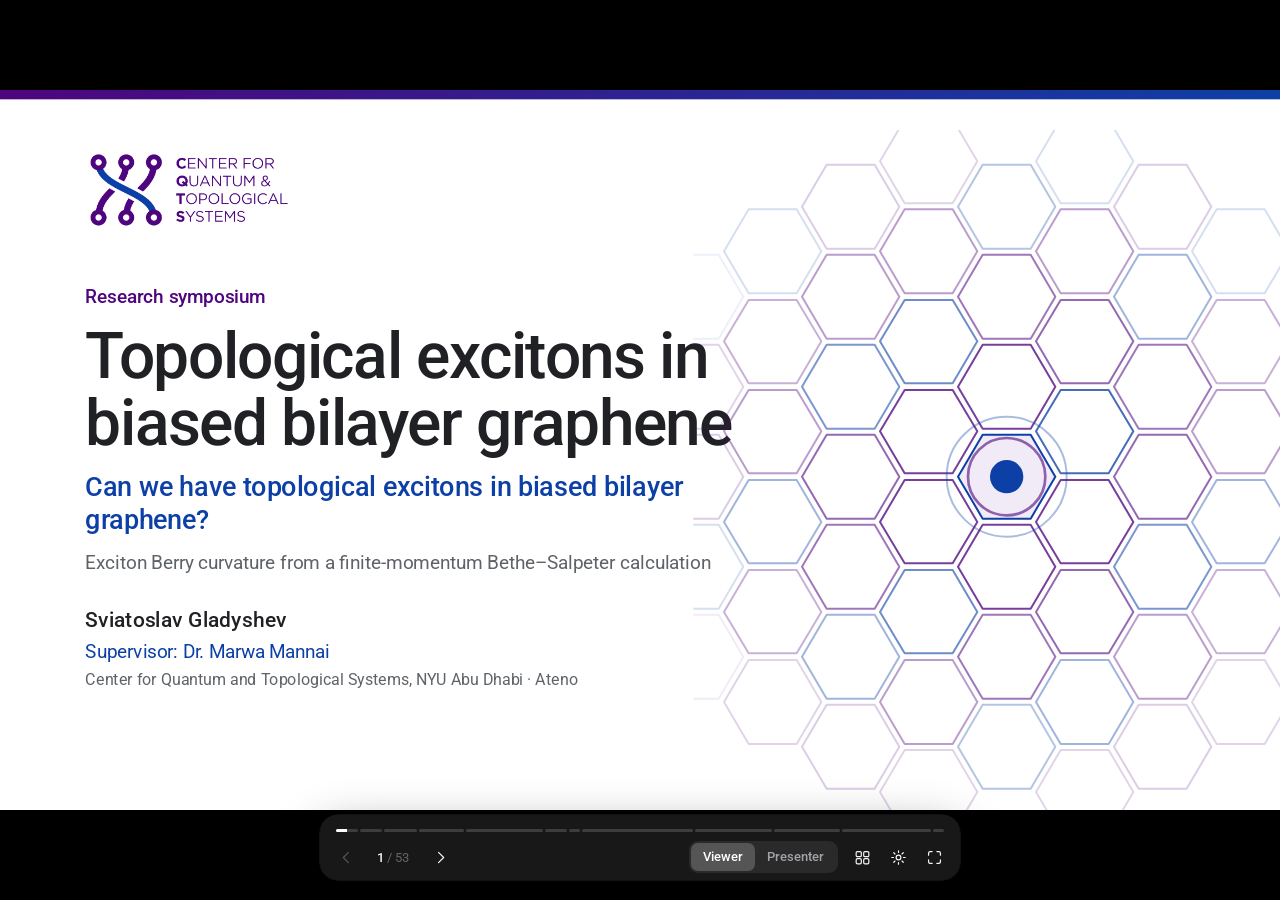
==== commit 808ab5c1: "Present the computed exciton Berry curvature as results Rebuild the main talk as a 20-minute symposi" ====
--- a/index.html
+++ b/index.html
@@ -86,7 +86,7 @@
 #peek span{color:var(--ink-3);font-variant-numeric:tabular-nums;margin-right:6px}
 
 /* notes in Viewer */
-#notes{position:fixed;left:50%;bottom:112px;transform:translate(-50%,8px);width:min(640px,calc(100vw - 24px));max-height:34vh;overflow:auto;border-radius:18px;padding:16px 20px;
+#notes{white-space:pre-line;position:fixed;left:50%;bottom:112px;transform:translate(-50%,8px);width:min(640px,calc(100vw - 24px));max-height:34vh;overflow:auto;border-radius:18px;padding:16px 20px;
   font-size:16px;line-height:1.5;opacity:0;visibility:hidden;transition:opacity .2s,transform .4s var(--ease),visibility 0s linear .2s,bottom .5s var(--ease);z-index:9}
 body.show-notes #notes{opacity:1;visibility:visible;transform:translateX(-50%);transition:opacity .2s,transform .4s var(--ease),visibility 0s,bottom .5s var(--ease)}
 body.idle #notes{bottom:20px}
@@ -255,7 +255,7 @@
 #nextwrap{position:relative;width:100%;aspect-ratio:16/9;border-radius:8px;overflow:hidden;background:#fff;display:grid;place-items:center;color:var(--ink-3);font-size:14px}
 #nextwrap .slide{visibility:visible;opacity:1;transition:none;transform-origin:0 0;pointer-events:none}
 #nextwrap.end{background:rgba(255,255,255,.05)}
-body.presenter #pnotes{display:block;position:fixed;right:0;bottom:0;width:40%;top:calc(68px + 16px + 26px + (40vw - 44px) * .5625 + 20px);overflow:auto;padding:0 32px 24px 12px;font-size:var(--notes,22px);line-height:1.45;letter-spacing:-.006em;color:var(--ink)}
+body.presenter #pnotes{white-space:pre-line;display:block;position:fixed;right:0;bottom:0;width:40%;top:calc(68px + 16px + 26px + (40vw - 44px) * .5625 + 20px);overflow:auto;padding:0 32px 24px 12px;font-size:var(--notes,22px);line-height:1.45;letter-spacing:-.006em;color:var(--ink)}
 
 /* ---------- small screens ---------- */
 @media (max-width:720px){
@@ -283,21 +283,25 @@
 </head>
 <body>
 <div id="stage"><div id="deck">
-<section class="slide" id="cover" data-transition="fade" data-section="Why excitons" style="background:#FFFFFF;color:#202124;font-family:'Roboto', Arial, sans-serif;padding:240px 128px 128px;display:flex;flex-direction:column;justify-content:center">
+<section class="slide" id="cover" data-section="Introduction" data-transition="fade" style="background:#FFFFFF;color:#202124;font-family:'Roboto', Arial, sans-serif;padding:240px 128px 128px;display:flex;flex-direction:column;justify-content:center">
 <div style="position:absolute;left:0;top:0;width:1920px;height:14px;background:linear-gradient(90deg, #4E057E 0%, #0D40A6 100%)"></div>
 <svg aria-label="Honeycomb lattice motif with a highlighted exciton site" width="880" height="1020" viewBox="0 0 880 1020" style="position:absolute;left:1040px;top:60px;width:880px;height:1020px"><polygon points="75,250 38,313 -34,313 -71,250 -34,187 38,187" fill="none" stroke="#0D40A6" stroke-width="3" stroke-linejoin="round" opacity="0.08"/><polygon points="75,385 38,448 -34,448 -71,385 -34,322 38,322" fill="none" stroke="#4E057E" stroke-width="3" stroke-linejoin="round" opacity="0.17"/><polygon points="75,520 38,583 -34,583 -71,520 -34,457 38,457" fill="none" stroke="#4E057E" stroke-width="3" stroke-linejoin="round" opacity="0.20"/><polygon points="75,655 38,718 -34,718 -71,655 -34,592 38,592" fill="none" stroke="#0D40A6" stroke-width="3" stroke-linejoin="round" opacity="0.17"/><polygon points="75,790 38,853 -34,853 -71,790 -34,727 38,727" fill="none" stroke="#4E057E" stroke-width="3" stroke-linejoin="round" opacity="0.08"/><polygon points="192,182 155,245 83,245 46,182 83,119 155,119" fill="none" stroke="#0D40A6" stroke-width="3" stroke-linejoin="round" opacity="0.17"/><polygon points="192,317 155,380 83,380 46,317 83,255 155,255" fill="none" stroke="#4E057E" stroke-width="3" stroke-linejoin="round" opacity="0.31"/><polygon points="192,452 155,515 83,515 46,452 83,390 155,390" fill="none" stroke="#4E057E" stroke-width="3" stroke-linejoin="round" opacity="0.39"/><polygon points="192,588 155,650 83,650 46,588 83,525 155,525" fill="none" stroke="#0D40A6" stroke-width="3" stroke-linejoin="round" opacity="0.39"/><polygon points="192,723 155,785 83,785 46,723 83,660 155,660" fill="none" stroke="#4E057E" stroke-width="3" stroke-linejoin="round" opacity="0.31"/><polygon points="192,858 155,921 83,921 46,858 83,795 155,795" fill="none" stroke="#4E057E" stroke-width="3" stroke-linejoin="round" opacity="0.17"/><polygon points="309,115 272,178 200,178 163,115 200,52 272,52" fill="none" stroke="#4E057E" stroke-width="3" stroke-linejoin="round" opacity="0.20"/><polygon points="309,250 272,313 200,313 163,250 200,187 272,187" fill="none" stroke="#4E057E" stroke-width="3" stroke-linejoin="round" opacity="0.39"/><polygon points="309,385 272,448 200,448 163,385 200,322 272,322" fill="none" stroke="#0D40A6" stroke-width="3" stroke-linejoin="round" opacity="0.54"/><polygon points="309,520 272,583 200,583 163,520 200,457 272,457" fill="none" stroke="#4E057E" stroke-width="3" stroke-linejoin="round" opacity="0.60"/><polygon points="309,655 272,718 200,718 163,655 200,592 272,592" fill="none" stroke="#4E057E" stroke-width="3" stroke-linejoin="round" opacity="0.54"/><polygon points="309,790 272,853 200,853 163,790 200,727 272,727" fill="none" stroke="#0D40A6" stroke-width="3" stroke-linejoin="round" opacity="0.39"/><polygon points="309,925 272,988 200,988 163,925 200,862 272,862" fill="none" stroke="#4E057E" stroke-width="3" stroke-linejoin="round" opacity="0.20"/><polygon points="426,47 389,110 317,110 280,47 317,-16 389,-16" fill="none" stroke="#4E057E" stroke-width="3" stroke-linejoin="round" opacity="0.17"/><polygon points="426,182 389,245 317,245 280,182 317,119 389,119" fill="none" stroke="#4E057E" stroke-width="3" stroke-linejoin="round" opacity="0.39"/><polygon points="426,317 389,380 317,380 280,317 317,255 389,255" fill="none" stroke="#0D40A6" stroke-width="3" stroke-linejoin="round" opacity="0.60"/><polygon points="426,452 389,515 317,515 280,452 317,390 389,390" fill="none" stroke="#4E057E" stroke-width="3" stroke-linejoin="round" opacity="0.77"/><polygon points="426,588 389,650 317,650 280,588 317,525 389,525" fill="none" stroke="#4E057E" stroke-width="3" stroke-linejoin="round" opacity="0.77"/><polygon points="426,723 389,785 317,785 280,723 317,660 389,660" fill="none" stroke="#0D40A6" stroke-width="3" stroke-linejoin="round" opacity="0.60"/><polygon points="426,858 389,921 317,921 280,858 317,795 389,795" fill="none" stroke="#4E057E" stroke-width="3" stroke-linejoin="round" opacity="0.39"/><polygon points="426,993 389,1056 317,1056 280,993 317,930 389,930" fill="none" stroke="#4E057E" stroke-width="3" stroke-linejoin="round" opacity="0.17"/><polygon points="543,115 506,178 434,178 397,115 434,52 506,52" fill="none" stroke="#0D40A6" stroke-width="3" stroke-linejoin="round" opacity="0.31"/><polygon points="543,250 506,313 434,313 397,250 434,187 506,187" fill="none" stroke="#4E057E" stroke-width="3" stroke-linejoin="round" opacity="0.54"/><polygon points="543,385 506,448 434,448 397,385 434,322 506,322" fill="none" stroke="#4E057E" stroke-width="3" stroke-linejoin="round" opacity="0.77"/><polygon points="543,520 506,583 434,583 397,520 434,457 506,457" fill="#F1EAF7" stroke="#0D40A6" stroke-width="3" stroke-linejoin="round" opacity="1.00"/><polygon points="543,655 506,718 434,718 397,655 434,592 506,592" fill="none" stroke="#4E057E" stroke-width="3" stroke-linejoin="round" opacity="0.77"/><polygon points="543,790 506,853 434,853 397,790 434,727 506,727" fill="none" stroke="#4E057E" stroke-width="3" stroke-linejoin="round" opacity="0.54"/><polygon points="543,925 506,988 434,988 397,925 434,862 506,862" fill="none" stroke="#0D40A6" stroke-width="3" stroke-linejoin="round" opacity="0.31"/><polygon points="660,47 623,110 551,110 514,47 551,-16 623,-16" fill="none" stroke="#0D40A6" stroke-width="3" stroke-linejoin="round" opacity="0.17"/><polygon points="660,182 623,245 551,245 514,182 551,119 623,119" fill="none" stroke="#4E057E" stroke-width="3" stroke-linejoin="round" opacity="0.39"/><polygon points="660,317 623,380 551,380 514,317 551,255 623,255" fill="none" stroke="#4E057E" stroke-width="3" stroke-linejoin="round" opacity="0.60"/><polygon points="660,452 623,515 551,515 514,452 551,390 623,390" fill="none" stroke="#0D40A6" stroke-width="3" stroke-linejoin="round" opacity="0.77"/><polygon points="660,588 623,650 551,650 514,588 551,525 623,525" fill="none" stroke="#4E057E" stroke-width="3" stroke-linejoin="round" opacity="0.77"/><polygon points="660,723 623,785 551,785 514,723 551,660 623,660" fill="none" stroke="#4E057E" stroke-width="3" stroke-linejoin="round" opacity="0.60"/><polygon points="660,858 623,921 551,921 514,858 551,795 623,795" fill="none" stroke="#0D40A6" stroke-width="3" stroke-linejoin="round" opacity="0.39"/><polygon points="660,993 623,1056 551,1056 514,993 551,930 623,930" fill="none" stroke="#4E057E" stroke-width="3" stroke-linejoin="round" opacity="0.17"/><polygon points="777,115 740,178 668,178 631,115 668,52 740,52" fill="none" stroke="#4E057E" stroke-width="3" stroke-linejoin="round" opacity="0.20"/><polygon points="777,250 740,313 668,313 631,250 668,187 740,187" fill="none" stroke="#0D40A6" stroke-width="3" stroke-linejoin="round" opacity="0.39"/><polygon points="777,385 740,448 668,448 631,385 668,322 740,322" fill="none" stroke="#4E057E" stroke-width="3" stroke-linejoin="round" opacity="0.54"/><polygon points="777,520 740,583 668,583 631,520 668,457 740,457" fill="none" stroke="#4E057E" stroke-width="3" stroke-linejoin="round" opacity="0.60"/><polygon points="777,655 740,718 668,718 631,655 668,592 740,592" fill="none" stroke="#0D40A6" stroke-width="3" stroke-linejoin="round" opacity="0.54"/><polygon points="777,790 740,853 668,853 631,790 668,727 740,727" fill="none" stroke="#4E057E" stroke-width="3" stroke-linejoin="round" opacity="0.39"/><polygon points="777,925 740,988 668,988 631,925 668,862 740,862" fill="none" stroke="#4E057E" stroke-width="3" stroke-linejoin="round" opacity="0.20"/><polygon points="894,182 857,245 785,245 748,182 785,119 857,119" fill="none" stroke="#0D40A6" stroke-width="3" stroke-linejoin="round" opacity="0.17"/><polygon points="894,317 857,380 785,380 748,317 785,255 857,255" fill="none" stroke="#4E057E" stroke-width="3" stroke-linejoin="round" opacity="0.31"/><polygon points="894,452 857,515 785,515 748,452 785,390 857,390" fill="none" stroke="#4E057E" stroke-width="3" stroke-linejoin="round" opacity="0.39"/><polygon points="894,588 857,650 785,650 748,588 785,525 857,525" fill="none" stroke="#0D40A6" stroke-width="3" stroke-linejoin="round" opacity="0.39"/><polygon points="894,723 857,785 785,785 748,723 785,660 857,660" fill="none" stroke="#4E057E" stroke-width="3" stroke-linejoin="round" opacity="0.31"/><polygon points="894,858 857,921 785,921 748,858 785,795 857,795" fill="none" stroke="#4E057E" stroke-width="3" stroke-linejoin="round" opacity="0.17"/><circle cx="470" cy="520" r="90" fill="none" stroke="#0D40A6" stroke-width="3" opacity=".35"/><circle cx="470" cy="520" r="58" fill="none" stroke="#4E057E" stroke-width="4" opacity=".6"/><circle cx="470" cy="520" r="25" fill="#0D40A6"/></svg>
 <img src="assets/cqts-logo.png" alt="Center for Quantum and Topological Systems logo" style="position:absolute;left:120px;top:80px;width:328px;height:140px;object-fit:contain">
 <div style="display:flex;flex-direction:column;gap:20px;width:1000px">
 <p style="font-size:28px;font-weight:500;color:#4E057E">Research symposium</p>
 <h1 style="font-size:96px;font-weight:500;letter-spacing:-2px;line-height:1.05;color:#202124">Topological excitons in biased bilayer graphene</h1>
-<p style="font-size:32px;line-height:1.35;color:#5F6368">Topological properties and potential transport of excitons in electrically biased AB-stacked bilayer graphene</p>
+<p style="font-size:40px;font-weight:500;line-height:1.25;color:#0D40A6">Can we have topological excitons in biased bilayer graphene?</p>
+<p style="font-size:28px;line-height:1.35;color:#5F6368">Exciton Berry curvature from a finite-momentum Bethe–Salpeter calculation</p>
 <div style="display:flex;flex-direction:column;gap:6px;padding-top:24px">
 <p style="font-size:32px;font-weight:500;color:#202124">Sviatoslav Gladyshev</p>
 <p style="font-size:28px;color:#0D40A6">Supervisor: Dr. Marwa Mannai</p>
 <p style="font-size:24px;color:#5F6368">Center for Quantum and Topological Systems, NYU Abu Dhabi  ·  Ateno</p>
 </div>
 </div>
-<aside>This talk asks whether excitons in biased bilayer graphene can carry topology of their own, in the momentum of the exciton itself. The work is supervised by Dr. Marwa Mannai at CQTS, NYU Abu Dhabi. I will separate clearly what is published, what I have derived, and what is still only a proposal.</aside>
+<aside>[0:20] Title.
+The question of this talk is in blue: can we have topological excitons in biased bilayer graphene? By that I mean topology or quantum geometry of the exciton states themselves, as functions of the exciton's own centre-of-mass momentum Q, not the well-known topology of the electron bands.
+Since the last version of this talk I have carried out the calculation: a finite-momentum Bethe–Salpeter calculation in a four-orbital lattice model, followed by a non-Abelian Berry-curvature calculation for the lowest exciton states. So today the second half of the talk presents actual model results.
+Throughout I will keep four things apart: established electronic topology, published exciton physics, my own numerical model results, and what is still open. The work is supervised by Dr. Marwa Mannai at CQTS, NYU Abu Dhabi.</aside>
 </section>
 
 <section class="slide" id="why-excitons" data-transition="push" style="background:#FFFFFF;color:#202124;font-family:'Roboto', Arial, sans-serif;padding:128px 128px 160px;display:flex;flex-direction:column;justify-content:space-between;gap:48px">
@@ -316,7 +320,81 @@
 <aside>An exciton is an electron and a hole bound together, so it carries energy but no net charge. That makes it hard to steer with an ordinary voltage. Our hypothesis is that the geometry of the exciton band gives another handle on its motion, and that hypothesis is untested here.</aside>
 </section>
 
-<section class="slide" id="recreation" data-transition="push" style="background:#FFFFFF;color:#202124;font-family:'Roboto', Arial, sans-serif;padding:128px 128px 160px;display:flex;flex-direction:column;gap:40px">
+<section class="slide" id="devices-1" data-section="Motivation and applications" data-transition="push" style="background:#FFFFFF;color:#202124;font-family:'Roboto', Arial, sans-serif;padding:128px 128px 160px;display:flex;flex-direction:column;gap:36px">
+<div style="display:flex;flex-direction:column;gap:12px">
+<p style="font-size:24px;font-weight:600;color:#4E057E">Applications · 1 of 2</p>
+<h2 style="font-size:64px;font-weight:500;line-height:1.05;letter-spacing:-2px">Excitons are already being routed and switched.</h2>
+</div><div style="display:flex;gap:36px;flex:1"><div data-build-in="rise 1 auto" style="flex:1;background:#F8F9FA;border-radius:20px;padding:28px;display:flex;flex-direction:column;gap:14px"><div style="display:flex;gap:12px"><p style="font-size:24px;font-weight:600;color:#FFFFFF;background:#188038;padding:4px 18px;border-radius:999px;white-space:nowrap">Working prototype</p><p style="font-size:24px;font-weight:600;color:#188038;border:2px solid #188038;padding:2px 16px;border-radius:999px;white-space:nowrap">Bare excitons</p></div><p style="font-size:40px;font-weight:500;letter-spacing:-1px;line-height:1.12">Nanoengineered optoexcitonic switch</p><p style="font-size:24px;font-weight:600;color:#4E057E;line-height:1.3">University of Michigan</p><p style="font-size:28px;line-height:1.32">Neutral excitons guided and gated in a nanoengineered device at room temperature.</p><p style="font-size:28px;line-height:1.32"><span style="color:#188038;font-weight:600">Why it matters:</span> neutral excitons can be routed and switched on a chip-scale structure.</p><p style="font-size:28px;line-height:1.32"><span style="color:#D93025;font-weight:600">Not:</span> <span style="color:#5F6368">topological transport, and not bilayer graphene.</span></p><p style="font-size:24px;line-height:1.3;margin-top:auto"><a href="https://doi.org/10.1021/acsnano.5c05057" target="_blank" rel="noopener" style="color:#0D40A6;text-decoration:none">Jiang et al., ACS Nano 19, 32123 (2025)</a></p></div><div data-build-in="rise 2 auto" style="flex:1;background:#F8F9FA;border-radius:20px;padding:28px;display:flex;flex-direction:column;gap:14px"><div style="display:flex;gap:12px"><p style="font-size:24px;font-weight:600;color:#FFFFFF;background:#188038;padding:4px 18px;border-radius:999px;white-space:nowrap">Working prototype</p><p style="font-size:24px;font-weight:600;color:#0D40A6;border:2px solid #0D40A6;padding:2px 16px;border-radius:999px;white-space:nowrap">Exciton-polaritons</p></div><p style="font-size:40px;font-weight:500;letter-spacing:-1px;line-height:1.12">Integrated polariton transistor</p><p style="font-size:24px;font-weight:600;color:#4E057E;line-height:1.3">IBM Research Europe – Zurich, ETH Zürich, AMO &amp; RWTH Aachen, Wuppertal</p><p style="font-size:28px;line-height:1.32">2 × 2 µm² device on silicon photonics: picosecond switching, amplification up to 60×, extinction up to 8:1.</p><p style="font-size:28px;line-height:1.32"><span style="color:#188038;font-weight:600">Why it matters:</span> exciton-based nonlinearity can be integrated with silicon photonics.</p><p style="font-size:28px;line-height:1.32"><span style="color:#D93025;font-weight:600">Not:</span> <span style="color:#5F6368">bare excitons, and not explicitly topological.</span></p><p style="font-size:24px;line-height:1.3;margin-top:auto"><a href="https://doi.org/10.1038/s41377-025-02050-2" target="_blank" rel="noopener" style="color:#0D40A6;text-decoration:none">Tassan et al., Light Sci. Appl. 15, 65 (2026)</a> · <a href="https://arxiv.org/abs/2404.01868" target="_blank" rel="noopener" style="color:#0D40A6;text-decoration:none">arXiv</a></p></div></div>
+<img src="assets/cqts-logo.png" alt="Center for Quantum and Topological Systems logo" style="position:absolute;right:120px;bottom:48px;width:131px;height:56px;object-fit:contain">
+<p style="position:absolute;right:283px;bottom:64px;width:100px;text-align:right;font-size:24px;color:#5F6368">3</p>
+<aside>[1:30] Why should anyone care whether excitons have band geometry? Because excitons are already being used to carry and switch signals.
+Left: the University of Michigan optoexcitonic switch. These are bare excitons: neutral electron–hole pairs that are guided and gated in a nanoengineered structure at room temperature. It is a working prototype. It is not topological and not bilayer graphene.
+Right: the integrated polariton transistor from IBM Research Zurich and collaborators. This is a different particle: an exciton-polariton, an exciton strongly mixed with a cavity photon. The device switches in picoseconds with gain, on a silicon-photonics platform. Again a working prototype, but polaritonic, not topological.
+Message: excitons carry energy and information without net charge. That makes them attractive for low-loss optoelectronics, but also hard to steer with a voltage. Band geometry is one candidate handle. None of these devices demonstrates topological exciton transport in biased bilayer graphene.</aside>
+</section>
+
+<section class="slide" id="devices-2" data-transition="push" style="background:#FFFFFF;color:#202124;font-family:'Roboto', Arial, sans-serif;padding:128px 128px 160px;display:flex;flex-direction:column;gap:32px">
+<div style="display:flex;flex-direction:column;gap:12px;width:1300px"><p style="font-size:24px;font-weight:600;color:#4E057E">Applications · 2 of 2</p><h2 style="font-size:64px;font-weight:500;line-height:1.05;letter-spacing:-2px">Topology and geometry are entering exciton physics.</h2></div><div style="display:flex;gap:28px;flex:1"><div data-build-in="rise 1 auto" style="flex:1;background:#F8F9FA;border-radius:20px;padding:24px 28px;display:flex;flex-direction:column;gap:12px"><div style="display:flex;gap:10px;flex-wrap:wrap"><p style="font-size:24px;font-weight:600;color:#FFFFFF;background:#E37400;padding:4px 16px;border-radius:999px;white-space:nowrap">In development</p><p style="font-size:24px;font-weight:600;color:#0D40A6;border:2px solid #0D40A6;padding:2px 14px;border-radius:999px;white-space:nowrap">Exciton-polaritons</p></div><p style="font-size:36px;font-weight:500;letter-spacing:-1px;line-height:1.12">PolArt neuromorphic accelerator</p><p style="font-size:24px;font-weight:600;color:#4E057E;line-height:1.3">EIC Pathfinder, 2024–2028, coordinated from the University of Warsaw</p><p style="font-size:26px;line-height:1.32">Aims to build hardware neural networks from polariton microcavities.</p><p style="font-size:26px;line-height:1.32"><span style="color:#188038;font-weight:600">Why it matters:</span> a funded effort is testing polaritons for computing hardware.</p><p style="font-size:26px;line-height:1.32"><span style="color:#D93025;font-weight:600">Not:</span> <span style="color:#5F6368">a finished or commercial chip. It is a research project.</span></p><p style="font-size:24px;line-height:1.3;margin-top:auto"><a href="https://www.polart-project.eu/" target="_blank" rel="noopener" style="color:#0D40A6;text-decoration:none">polart-project.eu</a> · <a href="https://cordis.europa.eu/project/id/101130304" target="_blank" rel="noopener" style="color:#0D40A6;text-decoration:none">CORDIS 101130304</a></p></div><div data-build-in="rise 2 auto" style="flex:1;background:#F8F9FA;border-radius:20px;padding:24px 28px;display:flex;flex-direction:column;gap:12px"><div style="display:flex;gap:10px;flex-wrap:wrap"><p style="font-size:24px;font-weight:600;color:#FFFFFF;background:#188038;padding:4px 16px;border-radius:999px;white-space:nowrap">Experiment</p><p style="font-size:24px;font-weight:600;color:#0D40A6;border:2px solid #0D40A6;padding:2px 14px;border-radius:999px;white-space:nowrap">Exciton-polaritons</p></div><p style="font-size:36px;font-weight:500;letter-spacing:-1px;line-height:1.12">Topological valley polaritons</p><p style="font-size:24px;font-weight:600;color:#4E057E;line-height:1.3">Nanyang Technological University, Tsinghua University and collaborators</p><p style="font-size:26px;line-height:1.32">Valley-polarized kink states in a patterned perovskite lattice at room temperature, gap ≈ 9 meV.</p><p style="font-size:26px;line-height:1.32"><span style="color:#188038;font-weight:600">Why it matters:</span> topological protection and exciton-based states can coexist at room temperature.</p><p style="font-size:26px;line-height:1.32"><span style="color:#D93025;font-weight:600">Not:</span> <span style="color:#5F6368">bare excitons, and not bilayer graphene.</span></p><p style="font-size:24px;line-height:1.3;margin-top:auto"><a href="https://doi.org/10.1038/s41467-024-54658-4" target="_blank" rel="noopener" style="color:#0D40A6;text-decoration:none">Jin et al., Nat. Commun. 15, 10563 (2024)</a></p></div><div data-build-in="rise 3 auto" style="flex:1;background:#F8F9FA;border-radius:20px;padding:24px 28px;display:flex;flex-direction:column;gap:12px"><div style="display:flex;gap:10px;flex-wrap:wrap"><p style="font-size:24px;font-weight:600;color:#FFFFFF;background:#5F6368;padding:4px 16px;border-radius:999px;white-space:nowrap">Theory</p><p style="font-size:24px;font-weight:600;color:#188038;border:2px solid #188038;padding:2px 14px;border-radius:999px;white-space:nowrap">Bare excitons</p></div><p style="font-size:36px;font-weight:500;letter-spacing:-1px;line-height:1.12">Topologically enhanced exciton transport</p><p style="font-size:24px;font-weight:600;color:#4E057E;line-height:1.3">Thompson et al.</p><p style="font-size:26px;line-height:1.32">Predicts that the quantum geometry of exciton bands can enhance exciton diffusion.</p><p style="font-size:26px;line-height:1.32"><span style="color:#188038;font-weight:600">Why it matters:</span> exciton band geometry is predicted to change how far excitons travel.</p><p style="font-size:26px;line-height:1.32"><span style="color:#D93025;font-weight:600">Not:</span> <span style="color:#5F6368">an experiment, and not protected edge transport.</span></p><p style="font-size:24px;line-height:1.3;margin-top:auto"><a href="https://doi.org/10.1038/s41467-025-66276-9" target="_blank" rel="noopener" style="color:#0D40A6;text-decoration:none">Thompson et al., Nat. Commun. 16, 11448 (2025)</a></p></div></div>
+<img src="assets/cqts-logo.png" alt="Center for Quantum and Topological Systems logo" style="position:absolute;right:120px;bottom:48px;width:131px;height:56px;object-fit:contain">
+<p style="position:absolute;right:283px;bottom:64px;width:100px;text-align:right;font-size:24px;color:#5F6368">4</p>
+<aside>[1:30] Three more examples, now closer to topology and geometry. The pills say what each one is: development project, experiment or theory; and which particle: polaritons or bare excitons.
+PolArt is a European research project building neuromorphic hardware from polariton microcavities. It is in development, not a product.
+The perovskite experiment of Jin et al. shows topological valley kink states of exciton-polaritons at room temperature, with a gap of about 9 meV. This is an experiment, but with polaritons, in a patterned photonic lattice, not with bare excitons in bilayer graphene.
+Thompson et al. is a theory prediction for bare excitons: the quantum geometry of the exciton band can enhance diffusion. It is not an experiment and not protected edge transport.
+Together: geometry and topology are becoming useful words for exciton and polariton transport. But none of these is a demonstration of topological exciton transport in biased AB bilayer graphene. That gap is what motivates our calculation: first find out whether the exciton states there have geometry at all.</aside>
+</section>
+
+<section class="slide" id="bbg-hamiltonian" data-transition="push" data-section="Biased bilayer graphene" style="background:#FFFFFF;color:#202124;font-family:'Roboto', Arial, sans-serif;padding:128px 128px 160px;display:flex;flex-direction:column;gap:32px">
+<div style="display:flex;flex-direction:column;gap:12px;width:1300px"><p style="font-size:24px;font-weight:600;color:#4E057E">Biased bilayer graphene · 1 · the Hamiltonian</p><h2 style="font-size:64px;font-weight:500;line-height:1.05;letter-spacing:-2px">Four orbitals and one gate-controlled bias.</h2></div><div style="display:flex;gap:56px;align-items:center;flex:1"><div data-build-in="fade 1 auto" style="width:640px;flex:none"><svg viewBox="0 0 640 440" width="640" height="440" role="img" aria-label="Side view of AB-stacked bilayer graphene: top layer sites A1 and B1 at plus U over 2, bottom layer sites A2 and B2 at minus U over 2; gamma0 within layers, gamma1 vertical dimer bond between B1 and A2, gamma3 skew bond between A1 and B2; perpendicular field arrow"><line x1="40" y1="130" x2="600" y2="130" stroke="#DADCE0" stroke-width="3"/><line x1="40" y1="330" x2="600" y2="330" stroke="#DADCE0" stroke-width="3"/><line x1="150" y1="130" x2="320" y2="130" stroke="#4E057E" stroke-width="6"/><line x1="320" y1="330" x2="490" y2="330" stroke="#4E057E" stroke-width="6"/><line x1="320" y1="130" x2="320" y2="330" stroke="#0D40A6" stroke-width="6"/><line x1="150" y1="130" x2="490" y2="330" stroke="#E37400" stroke-width="4" stroke-dasharray="12 10"/><circle cx="150" cy="130" r="34" fill="#4E057E"/><circle cx="320" cy="130" r="34" fill="#7B3FA6"/><circle cx="320" cy="330" r="34" fill="#3D6BC2"/><circle cx="490" cy="330" r="34" fill="#0D40A6"/><g font-family="Roboto, Arial, sans-serif" font-size="28" font-weight="600" fill="#FFFFFF" text-anchor="middle"><text x="150" y="140">A₁</text><text x="320" y="140">B₁</text><text x="320" y="340">A₂</text><text x="490" y="340">B₂</text></g><g font-family="Roboto, Arial, sans-serif" font-size="28" fill="#202124"><text x="215" y="112">γ₀</text><text x="395" y="372">γ₀</text><text x="334" y="238" fill="#0D40A6">γ₁</text><text x="410" y="252" fill="#E37400">γ₃</text><text x="540" y="120" fill="#4E057E">+U/2</text><text x="540" y="320" fill="#0D40A6">−U/2</text><text x="8" y="120" font-size="24" fill="#5F6368">layer 1</text><text x="8" y="320" font-size="24" fill="#5F6368">layer 2</text></g><line x1="610" y1="300" x2="610" y2="170" stroke="#5F6368" stroke-width="4"/><path d="M598 184 L610 160 L622 184 Z" fill="#5F6368"/><text x="636" y="420" text-anchor="end" font-family="Roboto, Arial, sans-serif" font-size="26" fill="#5F6368">E field</text></svg></div><div style="flex:1;display:flex;flex-direction:column;gap:22px"><div data-build-in="rise 2 auto" style="background:#F1EAF7;border:2px solid #4E057E;border-radius:20px;padding:22px 28px;display:flex;justify-content:center"><img src="assets/eq-r-ham-accent.png" alt="Four-by-four Hamiltonian in the basis A1, B1, A2, B2: plus or minus U over 2 on the diagonal, minus gamma0 g within each layer, gamma1 between B1 and A2, minus gamma3 g between A1 and B2" style="width:680px;height:207px;object-fit:contain"></div><div data-build-in="rise 3 auto" style="display:flex;justify-content:center"><img src="assets/eq-r-g.png" alt="g of k is the sum over the three nearest-neighbour vectors of exp(i k dot delta j); near valley K, g is approximately minus root 3 a over 2 times (px minus i py)" style="width:644px;height:89px;object-fit:contain"></div><p data-build-in="rise 4 auto" style="font-size:28px;line-height:1.35;color:#5F6368">γ₀ = 3.0 eV, γ₁ = 0.40 eV, γ₃ = 0.30 eV, a = 2.46 Å. The perpendicular field enters only as the layer potential ±U/2.</p></div></div><p style="position:absolute;right:128px;top:112px;font-size:24px;font-weight:600;color:#FFFFFF;background:#0D40A6;padding:4px 18px;border-radius:999px;white-space:nowrap">Established model</p><p style="position:absolute;left:128px;bottom:64px;width:1340px;font-size:24px;color:#5F6368">Basis (A₁, B₁, A₂, B₂) · lattice form used for the whole Brillouin zone · <a href="#" data-go="hamiltonian" style="color:#0D40A6;text-decoration:none">Appendix A: continuum form and derivations</a></p>
+<img src="assets/cqts-logo.png" alt="Center for Quantum and Topological Systems logo" style="position:absolute;right:120px;bottom:48px;width:131px;height:56px;object-fit:contain">
+<p style="position:absolute;right:283px;bottom:64px;width:100px;text-align:right;font-size:24px;color:#5F6368">5</p>
+<aside>[1:15] The electronic starting point. AB bilayer graphene has four carbon sites per unit cell: A1 and B1 in the top layer, A2 and B2 in the bottom layer. B1 sits directly above A2, and that pair forms the strong vertical dimer bond γ1 = 0.4 eV. γ0 = 3 eV is the usual in-plane hopping, and γ3 = 0.3 eV is the skew hop between the two non-dimer sites, which causes trigonal warping.
+A perpendicular electric field is represented by a layer potential: +U/2 on the top layer and −U/2 on the bottom layer. That is the only place the gate enters the model.
+The matrix is written with the lattice structure factor g(k), the sum over the three nearest-neighbour vectors. This form is valid across the whole Brillouin zone, which the exciton calculation needs because the screening and exchange sums run over the entire zone, including both valleys K and K′. Near K, g is approximately −(√3a/2)(px − i py), and the matrix reduces exactly to the continuum Hamiltonian used in my earlier analytic work. The code checks this numerically to 10⁻¹¹ eV. The full continuum derivations are in Appendix A.
+This is the established tight-binding model of McCann and Koshino; the parameter values are standard, not fitted to a device.</aside>
+</section>
+
+<section class="slide" id="platform" data-transition="push" style="background:#FFFFFF;color:#202124;font-family:'Roboto', Arial, sans-serif;padding:128px 128px 160px;display:flex;flex-direction:column;gap:40px">
+<div style="display:flex;flex-direction:column;gap:12px">
+<p style="font-size:24px;font-weight:600;color:#4E057E">Biased bilayer graphene · 2 · bands and gap</p>
+<h2 style="font-size:72px;font-weight:500;line-height:1.05;letter-spacing:-2px">A band gap you can dial.</h2>
+</div>
+<div style="display:flex;gap:64px;align-items:center">
+<div style="flex:1;display:flex;flex-direction:column;gap:24px">
+<p style="font-size:32px;line-height:1.4"><b style="font-weight:600">At U = 0:</b> <span style="color:#5F6368">two bands touch quadratically, approximately parabolic near K and K′.</span></p>
+<div style="background:#F8F9FA;border-radius:20px;padding:24px 28px"><img src="assets/eq-r-par.png" alt="E plus or minus of p approximately plus or minus the square root of U squared over 4 plus (hbar squared p squared over 2 m star) squared, for gamma3 equal 0 and U much smaller than gamma1" style="width:598px;height:70px;object-fit:contain"></div>
+<p style="font-size:32px;line-height:1.4"><b style="font-weight:600">With bias:</b> <span style="color:#5F6368">a gap of order U opens; the band edge moves onto a small ring.</span></p>
+<p style="font-size:28px;line-height:1.4;color:#5F6368">Up to ≈ 300 meV in DFT at strong field. Our exciton calculation uses <b style="color:#4E057E;font-weight:600">U = 100 meV</b>.</p>
+</div>
+<img src="assets/anim-bands.gif" alt="Animation: four-band dispersion near K as U sweeps from 0 to 300 meV and back, with the gap value" style="width:840px;height:605px;object-fit:contain">
+</div>
+<p style="position:absolute;left:128px;bottom:64px;width:1300px;font-size:24px;color:#5F6368">Gap: Sauer &amp; Pedersen (DFT) · Plot: author’s four-band model, γ₀ = 3.0, γ₁ = 0.40, γ₃ = 0.30 eV</p>
+<img src="assets/cqts-logo.png" alt="Center for Quantum and Topological Systems logo" style="position:absolute;right:120px;bottom:48px;width:131px;height:56px;object-fit:contain">
+<p style="position:absolute;right:283px;bottom:64px;width:100px;text-align:right;font-size:24px;color:#5F6368">6</p>
+<p style="position:absolute;right:128px;top:112px;font-size:24px;font-weight:600;color:#FFFFFF;background:#0D40A6;padding:4px 18px;border-radius:999px;white-space:nowrap">Published gap · model bands</p>
+<aside>[1:15] The bands. Without bias the two low-energy bands touch at K and K′ and are approximately parabolic, with effective mass m* ≈ γ1/2v², because the dimer orbitals are pushed away to ±γ1. γ3 adds trigonal warping very close to the touching point (Appendix A).
+Switching on U opens a gap. The formula on the slide is the leading-order two-band result: E ≈ ±√(U²/4 + (ħ²p²/2m*)²). The full four-band result has a slight Mexican-hat shape, so the band edge sits on a small ring rather than exactly at K; the animation, from the four-band model, shows this as U sweeps up to 300 meV and back.
+Published DFT gives gaps up to about 300 meV at strong fields (Sauer and Pedersen). For the exciton calculation I fix U = 100 meV. In the discretized model the lowest electron–hole pair energy at Q = 0 is about 93 meV, which will be the continuum threshold in the results.
+Key point for later: the conduction and valence states near K and K′ are what the exciton is built from, so their energies and their wavefunctions both matter.</aside>
+</section>
+
+<section class="slide" id="berry" data-transition="push" style="background:#FFFFFF;color:#202124;font-family:'Roboto', Arial, sans-serif;padding:128px 128px 160px;display:flex;flex-direction:column;gap:40px">
+<div style="display:flex;flex-direction:column;gap:12px">
+<p style="font-size:24px;font-weight:600;color:#4E057E">Biased bilayer graphene · 3 · electron topology</p>
+<h2 style="font-size:64px;font-weight:500;line-height:1.05;letter-spacing:-2px">Electron Berry curvature and valley Chern numbers flip with the bias.</h2>
+</div>
+<div style="display:flex;gap:40px;align-items:center"><img src="assets/anim-berry.gif" alt="Animation: conduction-band Berry curvature in K and K prime as U sweeps between plus and minus 100 meV; lobes flip sign with U and the valleys are always opposite" style="width:1040px;height:537px;object-fit:contain"><div style="flex:1;display:flex;flex-direction:column;gap:20px"><div data-build-in="pop 1 auto" style="background:#F1EAF7;border:2px solid #4E057E;border-radius:20px;padding:22px 28px;display:flex;justify-content:center"><img src="assets/eq-ch4-accent.png" alt="C plus or minus in valley K equals minus or plus sign of U; C in K prime equals minus C in K" style="width:522px;height:63px;object-fit:contain"></div><div data-build-in="rise 2 auto" style="display:grid;grid-template-columns:150px 1fr 1fr;row-gap:10px;font-size:30px;text-align:center"><p style="color:#5F6368;font-size:24px;text-align:left">conduction</p><p style="font-weight:600">K</p><p style="font-weight:600">K′</p><p style="text-align:left">U &gt; 0</p><p style="color:#0D40A6;font-weight:600">−1</p><p style="color:#C5221F;font-weight:600">+1</p><p style="text-align:left">U &lt; 0</p><p style="color:#C5221F;font-weight:600">+1</p><p style="color:#0D40A6;font-weight:600">−1</p></div><p data-build-in="rise 3 auto" style="font-size:28px;line-height:1.35;color:#5F6368">Valleys cancel, so the total Chern number is zero; the valley difference is what reverses with the bias.</p></div></div>
+<p style="position:absolute;left:128px;bottom:64px;width:1340px;font-size:24px;color:#5F6368">Author’s two-band model · U from +100 to −100 meV · blue Ω &lt; 0, red Ω &gt; 0 · <a href="#" data-go="chern" style="color:#0D40A6;text-decoration:none">Appendix A: Chern derivation</a></p>
+<img src="assets/cqts-logo.png" alt="Center for Quantum and Topological Systems logo" style="position:absolute;right:120px;bottom:48px;width:131px;height:56px;object-fit:contain">
+<p style="position:absolute;right:283px;bottom:64px;width:100px;text-align:right;font-size:24px;color:#5F6368">7</p>
+<p style="position:absolute;right:128px;top:112px;font-size:24px;font-weight:600;color:#FFFFFF;background:#0D40A6;padding:4px 18px;border-radius:999px;white-space:nowrap">Established physics · derived here</p>
+<aside>[1:30] Electronic topology, which is established physics; I re-derived it as my starting point.
+The Berry curvature Ω(k) of the conduction band acts like a magnetic field in momentum space. The animation shows it in both valleys as U sweeps from +100 to −100 meV: it is concentrated near the band edge, it has three lobes because of trigonal warping, it is opposite in K and K′ by time reversal, and it flips sign when the bias reverses.
+Integrating it over one valley gives the valley Chern number. For the conduction band, C(K) = −sgn U and C(K′) = +sgn U (two-band model, Appendix A, which also shows that trigonal warping does not change the result). So the total Chern number is zero — there is no quantum anomalous Hall effect — but the valley difference is ±2 and reverses with the gate. This is the origin of valley Hall physics and of topological kink states at domain walls in bilayer graphene.
+Important for what follows: these are properties of single electrons. They do not tell us the Berry curvature of an exciton as a function of its own momentum Q. That has to be computed separately, and that is what I did.</aside>
+</section>
+
+<section class="slide" id="recreation" data-section="Excitons" data-transition="push" style="background:#FFFFFF;color:#202124;font-family:'Roboto', Arial, sans-serif;padding:128px 128px 160px;display:flex;flex-direction:column;gap:40px">
 <div style="display:flex;flex-direction:column;gap:12px">
 <p style="font-size:24px;font-weight:600;color:#4E057E">Schematic</p>
 <h2 style="font-size:72px;font-weight:500;line-height:1.05;letter-spacing:-2px">The story, in one picture.</h2>
@@ -324,126 +402,491 @@
 <iframe class="embed" title="Live illustration" data-src="embed-recreation.html" style="position:absolute;left:128px;top:270px;width:1664px;height:660px;border:0"></iframe>
 <p style="position:absolute;left:128px;bottom:64px;width:1300px;font-size:24px;color:#5F6368">Schematic · illustrative · not a computed result · not to scale</p>
 <img src="assets/cqts-logo.png" alt="Center for Quantum and Topological Systems logo" style="position:absolute;right:120px;bottom:48px;width:131px;height:56px;object-fit:contain">
-<p style="position:absolute;right:283px;bottom:64px;width:100px;text-align:right;font-size:24px;color:#5F6368">3</p>
+<p style="position:absolute;right:283px;bottom:64px;width:100px;text-align:right;font-size:24px;color:#5F6368">8</p>
 <p style="position:absolute;right:128px;top:112px;font-size:24px;font-weight:600;color:#FFFFFF;background:#5F6368;padding:4px 18px;border-radius:999px;white-space:nowrap">Schematic</p>
-<aside>This animation is a cartoon of the story, not a calculation. Light creates an electron-hole pair, the pair binds, and it moves as one neutral object. The picture draws the electron on top and the hole below for clarity, but real exciton states mix layer configurations, and the sideways bend is our open question.</aside>
-</section>
-
-<section class="slide" id="platform" data-transition="push" data-section="Electronic starting point" style="background:#FFFFFF;color:#202124;font-family:'Roboto', Arial, sans-serif;padding:128px 128px 160px;display:flex;flex-direction:column;gap:40px">
-<div style="display:flex;flex-direction:column;gap:12px">
-<p style="font-size:24px;font-weight:600;color:#4E057E">The platform · AB-stacked bilayer graphene</p>
-<h2 style="font-size:72px;font-weight:500;line-height:1.05;letter-spacing:-2px">A band gap you can dial.</h2>
-</div>
-<div style="display:flex;gap:64px;align-items:center">
-<div style="flex:1;display:flex;flex-direction:column;gap:24px">
-<p style="font-size:120px;font-weight:500;letter-spacing:-2px;line-height:1;color:#4E057E">300 meV</p>
-<p style="font-size:32px;line-height:1.4;color:#5F6368">Largest DFT gap at strong perpendicular field. The layers shift by ±U/2 with U ~ eFd, and the band edge moves onto a ring.</p>
-</div>
-<img src="assets/anim-bands.gif" alt="Animation: four-band dispersion near K as U sweeps from 0 to 300 meV and back, with the gap value" style="width:840px;height:605px;object-fit:contain">
-</div>
-<p style="position:absolute;left:128px;bottom:64px;width:1300px;font-size:24px;color:#5F6368">Gap: Sauer &amp; Pedersen (DFT) · Plot: author’s four-band model, γ₀ = 3.0, γ₁ = 0.40, γ₃ = 0.30 eV</p>
-<img src="assets/cqts-logo.png" alt="Center for Quantum and Topological Systems logo" style="position:absolute;right:120px;bottom:48px;width:131px;height:56px;object-fit:contain">
-<p style="position:absolute;right:283px;bottom:64px;width:100px;text-align:right;font-size:24px;color:#5F6368">4</p>
-<p style="position:absolute;right:128px;top:112px;font-size:24px;font-weight:600;color:#FFFFFF;background:#0D40A6;padding:4px 18px;border-radius:999px;white-space:nowrap">Published</p>
-<aside>Two graphene sheets in AB stacking become a semiconductor when a perpendicular electric field is applied. The field shifts the layers in opposite directions and opens a gap of up to about 300 meV in published DFT calculations. So the gate voltage acts as a dial for everything that follows.</aside>
-</section>
-
-<section class="slide" id="electron-start" data-transition="push" style="background:#FFFFFF;color:#202124;font-family:'Roboto', Arial, sans-serif;padding:128px 128px 160px;display:flex;flex-direction:column;gap:36px">
-<div style="display:flex;flex-direction:column;gap:12px">
-<p style="font-size:24px;font-weight:600;color:#4E057E">Electronic starting point</p>
-<h2 style="font-size:64px;font-weight:500;line-height:1.05;letter-spacing:-2px">Four bands, then two, with threefold warping.</h2>
-</div><div style="display:flex;gap:56px;align-items:center;flex:1"><div style="flex:1;display:flex;flex-direction:column;gap:28px"><div data-build-in="rise 1 auto" style="background:#F1EAF7;border:2px solid #4E057E;border-radius:20px;padding:28px"><img src="assets/eq-red4-accent.png" alt="Effective two-band Hamiltonian with h of k equal to alpha 3 pi minus alpha 0 squared over gamma 1 times pi dagger squared" style="width:800px;height:105px;object-fit:contain"></div><p data-build-in="rise 2 auto" style="font-size:32px;line-height:1.35"><b style="font-weight:600">From four sites to two.</b> <span style="color:#5F6368">The strong interlayer bond removes the dimer sites at low energy.</span></p><p data-build-in="rise 3 auto" style="font-size:32px;line-height:1.35"><b style="font-weight:600">Threefold warping.</b> <span style="color:#5F6368">Skew hopping turns a circular band edge into a C₃ pattern, which the exciton can feel.</span></p></div><img data-build-in="fade 1 auto" src="assets/anim-warping.gif" alt="Animation: as gamma 3 grows from 0 to 0.30 eV, the quadratic touching splits into one central and three satellite Dirac points" style="width:680px;height:476px;object-fit:contain"></div><p style="position:absolute;right:128px;top:112px;font-size:24px;font-weight:600;color:#FFFFFF;background:#4E057E;padding:4px 18px;border-radius:999px;white-space:nowrap">Derived</p><p style="position:absolute;left:128px;bottom:64px;width:1300px;font-size:24px;color:#5F6368"><a href="#" data-go="hamiltonian" style="color:#0D40A6;text-decoration:none">Appendix A: full derivation</a> · Analytic working calculation, not independently validated</p>
-<img src="assets/cqts-logo.png" alt="Center for Quantum and Topological Systems logo" style="position:absolute;right:120px;bottom:48px;width:131px;height:56px;object-fit:contain">
-<p style="position:absolute;right:283px;bottom:64px;width:100px;text-align:right;font-size:24px;color:#5F6368">5</p>
-<aside>We start from the standard four-band model of bilayer graphene and reduce it to two low-energy bands. Skew hopping warps the band edge into a threefold pattern, which matters because excitons are built from these states. This is my own analytic working calculation, and the seven-step derivation is in the appendix.</aside>
-</section>
-
-<section class="slide" id="berry" data-transition="push" style="background:#FFFFFF;color:#202124;font-family:'Roboto', Arial, sans-serif;padding:128px 128px 160px;display:flex;flex-direction:column;gap:40px">
-<div style="display:flex;flex-direction:column;gap:12px">
-<p style="font-size:24px;font-weight:600;color:#4E057E">Electronic starting point</p>
-<h2 style="font-size:72px;font-weight:500;line-height:1.05;letter-spacing:-2px">Berry curvature flips with the bias.</h2>
-</div>
-<img src="assets/anim-berry.gif" alt="Animation: conduction-band Berry curvature in K and K prime as U sweeps between plus and minus 100 meV; lobes flip sign with U and the valleys are always opposite" style="width:1180px;height:610px;object-fit:contain;align-self:center">
-<p style="position:absolute;left:128px;bottom:64px;width:1300px;font-size:24px;color:#5F6368">Author’s two-band model · U from +100 to −100 meV · blue Ω &lt; 0, red Ω &gt; 0 · Starting point, not the target</p>
-<img src="assets/cqts-logo.png" alt="Center for Quantum and Topological Systems logo" style="position:absolute;right:120px;bottom:48px;width:131px;height:56px;object-fit:contain">
-<p style="position:absolute;right:283px;bottom:64px;width:100px;text-align:right;font-size:24px;color:#5F6368">6</p>
-<p style="position:absolute;right:128px;top:112px;font-size:24px;font-weight:600;color:#FFFFFF;background:#4E057E;padding:4px 18px;border-radius:999px;white-space:nowrap">Derived</p>
-<aside>Each electron band has Berry curvature, which acts like a magnetic field in momentum space. It has opposite signs in the two valleys and flips when the bias reverses. Valley Chern numbers from this curvature are already studied, so they are our starting point and not our research target.</aside>
-</section>
-
-<section class="slide" id="question" data-transition="fade" data-section="Excitons in biased bilayer graphene" style="background:linear-gradient(120deg, #4E057E 0%, #0D40A6 100%);color:#FFFFFF;font-family:'Roboto', Arial, sans-serif;padding:128px;display:flex;flex-direction:column;justify-content:center;gap:40px">
-<p style="font-size:24px;font-weight:600;color:#E6DAF2">Our research focus: exciton topology</p>
-<h1 style="font-size:96px;font-weight:500;letter-spacing:-2px;line-height:1.05;width:1500px;color:#E6DAF2">Electron valley Chern numbers are already studied.</h1>
-<h1 style="font-size:96px;font-weight:500;letter-spacing:-2px;line-height:1.05;width:1500px;color:#FFFFFF">Does the exciton band have topology of its own?</h1>
-<aside>Here is the pivot of the talk. Dr. Mannai has been clear that our focus is exciton topology, not the electronic valley Chern numbers that are already studied. So the question is what happens to geometry when an electron and a hole bind into a neutral composite that moves with its own momentum Q.</aside>
+<aside>[0:45] This is my existing animation, unchanged: a cartoon, not a calculation.
+Light creates an electron in the conduction band and leaves a hole in the valence band. Coulomb attraction binds them into an exciton, a neutral composite that moves as one object.
+The picture draws the electron in the top layer and the hole in the bottom layer for clarity. In the real calculation each exciton state is a superposition of many electron–hole configurations, including both layers and both valleys.
+The sideways bend at the end is the question we want to answer: does the exciton band have Berry curvature that could deflect it? The next slides set up how to compute that.</aside>
 </section>
 
 <section class="slide" id="composite" data-transition="push" style="background:#FFFFFF;color:#202124;font-family:'Roboto', Arial, sans-serif;padding:128px 128px 160px;display:flex;flex-direction:column;gap:36px">
 <div style="display:flex;flex-direction:column;gap:12px">
 <p style="font-size:24px;font-weight:600;color:#4E057E">Excitons · what kind of particle?</p>
-<h2 style="font-size:72px;font-weight:500;line-height:1.05;letter-spacing:-2px">A boson, with conditions.</h2>
-</div><div style="display:flex;gap:40px;flex:1"><div data-build-in="rise 1 auto" style="flex:1;background:#F8F9FA;border-top:6px solid #188038;border-radius:20px;padding:32px;display:flex;flex-direction:column;gap:14px"><p style="font-size:44px;font-weight:500;color:#188038;letter-spacing:-1px">Bare exciton</p><p style="font-size:32px;line-height:1.35">Electron plus hole, bound by Coulomb attraction.</p><p style="font-size:30px;line-height:1.35;color:#5F6368">Approximately bosonic at low density, when pairs do not overlap. This talk is about these.</p></div><div data-build-in="rise 2 auto" style="flex:1;background:#F8F9FA;border-top:6px solid #0D40A6;border-radius:20px;padding:32px;display:flex;flex-direction:column;gap:14px"><p style="font-size:44px;font-weight:500;color:#0D40A6;letter-spacing:-1px">Exciton-polariton</p><p style="font-size:32px;line-height:1.35">Exciton strongly coupled to a confined photon.</p><p style="font-size:30px;line-height:1.35;color:#5F6368">Part light, part matter. It needs a cavity or similar structure, so its physics differs from a bare exciton.</p></div></div><div data-build-in="pop 3 auto" style="background:#F1EAF7;border:2px solid #4E057E;border-radius:20px;padding:24px 32px"><p style="font-size:32px;line-height:1.35">Being bosonic does <b style="font-weight:600">not</b> imply condensation, topological order or fault-tolerant transport.</p></div><p style="position:absolute;right:128px;top:112px;font-size:24px;font-weight:600;color:#FFFFFF;background:#0D40A6;padding:4px 18px;border-radius:999px;white-space:nowrap">Established physics</p>
-<img src="assets/cqts-logo.png" alt="Center for Quantum and Topological Systems logo" style="position:absolute;right:120px;bottom:48px;width:131px;height:56px;object-fit:contain">
-<p style="position:absolute;right:283px;bottom:64px;width:100px;text-align:right;font-size:24px;color:#5F6368">8</p>
-<aside>A bare exciton is an electron and a hole bound by Coulomb attraction, and at low density it behaves roughly like a boson. A polariton is different, because it mixes an exciton with a photon in a cavity. Calling something bosonic does not by itself give condensation, topological order or fault-tolerant transport.</aside>
-</section>
-
-<section class="slide" id="bse-main" data-transition="push" style="background:#FFFFFF;color:#202124;font-family:'Roboto', Arial, sans-serif;padding:128px 128px 160px;display:flex;flex-direction:column;gap:36px">
-<div style="display:flex;flex-direction:column;gap:12px">
-<p style="font-size:24px;font-weight:600;color:#4E057E">Excitons · formation</p>
-<h2 style="font-size:64px;font-weight:500;line-height:1.05;letter-spacing:-2px">From electron-hole pairs to an exciton band.</h2>
-</div><div style="display:flex;flex-direction:column;gap:30px;flex:1;justify-content:center"><div data-build-in="rise 1 auto" style="display:flex;align-items:center;gap:40px"><div style="width:930px;background:#F8F9FA;border-left:6px solid #4E057E;border-radius:16px;padding:20px 28px"><img src="assets/eq-bs1.png" alt="Exciton state as a sum over electron-hole transitions with weights A" style="width:473px;height:87px;object-fit:contain"></div><p style="flex:1;font-size:30px;line-height:1.3;color:#5F6368">An exciton is a superposition of many electron-hole pairs.</p></div><div data-build-in="rise 2 auto" style="display:flex;align-items:center;gap:40px"><div style="width:930px;background:#F8F9FA;border-left:6px solid #0D40A6;border-radius:16px;padding:20px 28px"><img src="assets/eq-bs2.png" alt="Bethe-Salpeter equation" style="width:870px;height:87px;object-fit:contain"></div><p style="flex:1;font-size:30px;line-height:1.3;color:#5F6368">The Bethe-Salpeter equation adds screened attraction and exchange.</p></div><div data-build-in="pop 3 auto" style="display:flex;align-items:center;gap:40px"><div style="width:930px;background:#F1EAF7;border:2px solid #4E057E;border-radius:16px;padding:20px 28px;display:flex;align-items:center;gap:24px"><p style="font-size:30px">Output:</p><img src="assets/eq-ex-e.png" alt="exciton energy E X of Q" style="width:190px;height:56px;object-fit:contain"><p style="font-size:30px">and the weights A.</p></div><p style="flex:1;font-size:30px;line-height:1.3;color:#5F6368">Q is the momentum of the whole pair.</p></div></div><p style="position:absolute;right:128px;top:112px;font-size:24px;font-weight:600;color:#FFFFFF;background:#0D40A6;padding:4px 18px;border-radius:999px;white-space:nowrap">Established method</p><p style="position:absolute;left:128px;bottom:64px;width:1300px;font-size:24px;color:#5F6368"><a href="#" data-go="bse" style="color:#0D40A6;text-decoration:none">Appendix B: full mathematics</a></p>
+<h2 style="font-size:64px;font-weight:500;line-height:1.05;letter-spacing:-2px">A composite boson with its own momentum Q.</h2>
+</div><div style="display:flex;gap:40px;flex:1"><div data-build-in="rise 1 auto" style="flex:1;background:#F8F9FA;border-top:6px solid #188038;border-radius:20px;padding:32px;display:flex;flex-direction:column;gap:14px"><p style="font-size:44px;font-weight:500;color:#188038;letter-spacing:-1px">Bare exciton</p><p style="font-size:32px;line-height:1.35">Electron plus hole, bound by Coulomb attraction.</p><p style="font-size:30px;line-height:1.35;color:#5F6368">Approximately bosonic at low density, when pairs do not overlap. This talk is about these.</p></div><div data-build-in="rise 2 auto" style="flex:1;background:#F8F9FA;border-top:6px solid #0D40A6;border-radius:20px;padding:32px;display:flex;flex-direction:column;gap:14px"><p style="font-size:44px;font-weight:500;color:#0D40A6;letter-spacing:-1px">Exciton-polariton</p><p style="font-size:32px;line-height:1.35">Exciton strongly coupled to a confined photon.</p><p style="font-size:30px;line-height:1.35;color:#5F6368">Part light, part matter. It needs a cavity or similar structure, so its physics differs from a bare exciton.</p></div></div><div data-build-in="rise 3 auto" style="background:#F8F9FA;border-radius:20px;padding:24px 28px;display:flex;align-items:center;gap:32px"><p style="font-size:30px;line-height:1.3;width:520px;flex:none"><b style="font-weight:600">Centre-of-mass momentum.</b> <span style="color:#5F6368">Every pair in one exciton state shares the same total momentum.</span></p><img src="assets/eq-r-comp.png" alt="electron at k plus Q over 2, valence state at k minus Q over 2, pair momentum Q" style="width:992px;height:34px;object-fit:contain"></div><div data-build-in="pop 4 auto" style="background:#F1EAF7;border:2px solid #4E057E;border-radius:20px;padding:20px 32px"><p style="font-size:30px;line-height:1.35">Being bosonic does <b style="font-weight:600">not</b> imply condensation, topological order or fault-tolerant transport.</p></div><p style="position:absolute;right:128px;top:112px;font-size:24px;font-weight:600;color:#FFFFFF;background:#0D40A6;padding:4px 18px;border-radius:999px;white-space:nowrap">Established physics</p>
 <img src="assets/cqts-logo.png" alt="Center for Quantum and Topological Systems logo" style="position:absolute;right:120px;bottom:48px;width:131px;height:56px;object-fit:contain">
 <p style="position:absolute;right:283px;bottom:64px;width:100px;text-align:right;font-size:24px;color:#5F6368">9</p>
-<aside>An exciton is not one electron and one hole in fixed states, but a superposition of many pairs with weights A. The Bethe-Salpeter equation adds the attraction between them and gives an energy band over the pair momentum Q. Those weights are what connect electron geometry to exciton geometry.</aside>
+<aside>[0:45] What kind of particle is an exciton? Two fermions bound together. At low density, when the pairs do not overlap, they behave approximately as bosons; at high density the fermionic constituents matter again.
+A bare exciton is just the electron–hole pair; that is what this talk is about. An exciton-polariton additionally mixes in a cavity photon, so its dispersion, mass and lifetime are different. The device examples earlier were mostly polaritons.
+The crucial new variable is Q, the centre-of-mass momentum of the pair. In my calculation I use the symmetric convention: the electron sits at k + Q/2 and the valence state is at k − Q/2, so the pair carries total momentum Q while k labels the relative motion. Each exciton state is a band E_S(Q), and exciton topology means Berry curvature and Chern numbers in Q, not in the electron momentum k.
+Bosonic statistics alone gives none of condensation, topological order or protected transport.</aside>
+</section>
+
+<section class="slide" id="bse-main" data-transition="push" style="background:#FFFFFF;color:#202124;font-family:'Roboto', Arial, sans-serif;padding:128px 128px 160px;display:flex;flex-direction:column;gap:32px">
+<div style="display:flex;flex-direction:column;gap:12px;width:1300px"><p style="font-size:24px;font-weight:600;color:#4E057E">Excitons · the finite-Q Bethe–Salpeter equation</p><h2 style="font-size:64px;font-weight:500;line-height:1.05;letter-spacing:-2px">From electron–hole pairs to exciton bands.</h2></div><div style="display:flex;flex-direction:column;gap:26px;flex:1;justify-content:center"><div data-build-in="rise 1 auto" style="display:flex;align-items:center;gap:40px"><div style="width:1000px;flex:none;background:#F8F9FA;border-left:6px solid #4E057E;border-radius:16px;padding:22px 28px"><img src="assets/eq-r-x.png" alt="Exciton state X S of Q equals the sum over k, c, v of A S k c v of Q times c dagger c at k plus Q over 2 times c v at k minus Q over 2 acting on the ground state" style="width:714px;height:80px;object-fit:contain"></div><p style="flex:1;font-size:28px;line-height:1.3;color:#5F6368">A superposition of electron–hole pairs, all with total momentum Q.</p></div><div data-build-in="rise 2 auto" style="display:flex;align-items:center;gap:40px"><div style="width:1000px;flex:none;background:#F8F9FA;border-left:6px solid #0D40A6;border-radius:16px;padding:22px 28px;display:flex;flex-direction:column;gap:12px"><img src="assets/eq-r-bse.png" alt="Finite-Q Bethe-Salpeter equation in the Tamm-Dancoff approximation: pair energy difference minus direct kernel plus twice the exchange kernel acting on A gives E S of Q times A" style="width:938px;height:77px;object-fit:contain"><img src="assets/eq-r-idx.png" alt="index i stands for k, c, v: two valence times two conduction equals four transitions per k" style="width:779px;height:29px;object-fit:contain"></div><p style="flex:1;font-size:28px;line-height:1.3;color:#5F6368">Pair energies, minus screened attraction K<sup>d</sup>, plus singlet exchange 2K<sup>x</sup>.</p></div><div data-build-in="pop 3 auto" style="display:flex;align-items:center;gap:40px"><div style="width:1000px;flex:none;background:#F1EAF7;border:2px solid #4E057E;border-radius:20px;padding:22px 28px"><p style="font-size:30px;line-height:1.35">Output: energies <b style="font-weight:600;color:#188038">E<sub>S</sub>(Q)</b> and weights <b style="font-weight:600">A<sup>S</sup>(Q)</b>. The geometry needs the weights <i>and</i> the electron Bloch states they multiply.</p></div><p style="flex:1;font-size:28px;line-height:1.3;color:#5F6368">Exchange couples K and K′ excitons.</p></div></div><p style="position:absolute;right:128px;top:112px;font-size:24px;font-weight:600;color:#FFFFFF;background:#0D40A6;padding:4px 18px;border-radius:999px;white-space:nowrap">Established method</p><p style="position:absolute;left:128px;bottom:64px;width:1340px;font-size:24px;color:#5F6368"><a href="#" data-go="bse" style="color:#0D40A6;text-decoration:none">Appendix B: exciton mathematics</a> · <a href="#" data-go="bk-kernels" style="color:#0D40A6;text-decoration:none">Appendix C: kernels and screening used here</a></p>
+<img src="assets/cqts-logo.png" alt="Center for Quantum and Topological Systems logo" style="position:absolute;right:120px;bottom:48px;width:131px;height:56px;object-fit:contain">
+<p style="position:absolute;right:283px;bottom:64px;width:100px;text-align:right;font-size:24px;color:#5F6368">10</p>
+<aside>[1:30] The method that turns electron bands into exciton bands.
+First line: an exciton state at centre-of-mass momentum Q is a superposition of electron–hole pairs. c† creates an electron in conduction band c at k + Q/2; c removes an electron from valence band v at k − Q/2, which leaves the hole. The coefficients A are the exciton envelope in the space of pairs. In my calculation there are two conduction and two valence bands, so four transitions at every k, and k runs over the whole Brillouin zone, so both valleys are in the same matrix.
+Second line: the Bethe–Salpeter equation in the Tamm–Dancoff approximation. The diagonal is the pair energy E_c(k+Q/2) − E_v(k−Q/2). K^d is the direct term: the screened Coulomb attraction between electron and hole, which binds them. K^x is the exchange term: the electron–hole pair annihilating and re-creating, which is repulsive; the factor 2 is for spin singlets. Exchange can transfer the pair between valleys, so it couples K and K′ excitons.
+Output: exciton energies E_S(Q) — the exciton bands — and the weights A. A point to keep in mind: the coefficients A are defined relative to a choice of phase for each electronic Bloch state, so the geometry cannot be obtained from A alone. It needs A together with the Bloch states. I will come back to this in the results.
+The structure is the standard one (see ABINIT and Sauer–Pedersen); the specific kernels are in Appendix C.</aside>
 </section>
 
 <section class="slide" id="dark-bright" data-transition="push" style="background:#F8F9FA;color:#202124;font-family:'Roboto', Arial, sans-serif;padding:128px 128px 160px;display:flex;flex-direction:column;gap:40px">
 <div style="display:flex;flex-direction:column;gap:12px">
-<p style="font-size:24px;font-weight:600;color:#4E057E">Known · optics</p>
-<h2 style="font-size:72px;font-weight:500;line-height:1.05;letter-spacing:-2px">A field-switchable dark exciton.</h2>
+<p style="font-size:24px;font-weight:600;color:#4E057E">Excitons · published optics</p>
+<h2 style="font-size:72px;font-weight:500;line-height:1.05;letter-spacing:-2px">Bright, dark, and a field-driven crossing.</h2>
 </div>
 <div style="display:flex;gap:80px;align-items:center">
 <img src="assets/paper-fig2.png" alt="Im chi versus photon energy for 60 to 300 mV per angstrom" style="width:700px;height:587px;object-fit:contain;border-radius:24px;background:#FFFFFF;padding:24px">
 <div style="flex:1;display:flex;flex-direction:column;gap:24px">
-<p style="font-size:120px;font-weight:500;letter-spacing:-2px;line-height:1;color:#4E057E">240 mV/Å</p>
+<p style="font-size:110px;font-weight:500;letter-spacing:-2px;line-height:1;color:#4E057E">240 mV/Å</p>
 <p style="font-size:32px;line-height:1.4;color:#5F6368">Dark and bright excitons swap order. The crossing barely moves between suspended and hBN-encapsulated samples.</p>
+<div style="background:#FFFFFF;border:2px solid #4E057E;border-radius:20px;padding:20px 24px;display:flex;flex-direction:column;gap:8px"><p style="font-size:24px;font-weight:600;color:#4E057E">This work · model, U = 100 meV</p><p style="font-size:26px;line-height:1.35">Our lowest doublet is optically weak: ≈ 0.14 of the dipole strength of the brightest of the six lowest states (456-point check grid). No field sweep, so no crossing is claimed.</p></div>
 </div>
 </div>
 <p style="position:absolute;left:128px;bottom:64px;width:1300px;font-size:24px;color:#5F6368">Figure: <a href="https://doi.org/10.1103/PhysRevB.105.115416" target="_blank" rel="noopener" style="color:#0D40A6;text-decoration:none">Sauer &amp; Pedersen, Phys. Rev. B 105, 115416 (2022)</a></p>
 <img src="assets/cqts-logo.png" alt="Center for Quantum and Topological Systems logo" style="position:absolute;right:120px;bottom:48px;width:131px;height:56px;object-fit:contain">
-<p style="position:absolute;right:283px;bottom:64px;width:100px;text-align:right;font-size:24px;color:#5F6368">10</p>
+<p style="position:absolute;right:283px;bottom:64px;width:100px;text-align:right;font-size:24px;color:#5F6368">11</p>
 <p style="position:absolute;right:128px;top:112px;font-size:24px;font-weight:600;color:#FFFFFF;background:#0D40A6;padding:4px 18px;border-radius:999px;white-space:nowrap">Published</p>
-<aside>Published DFT-BSE calculations show these excitons depend strongly on the field. At low field the lowest exciton is mostly dark, and near 240 mV per angstrom a bright state takes over. This shows the field really does control the exciton, which is what makes the platform interesting.</aside>
+<aside>[1:00] Bright and dark excitons; this is published work by Sauer and Pedersen (PRB 105, 115416), a DFT-based Bethe–Salpeter calculation for biased bilayer graphene.
+Bright excitons couple to normally incident light; dark ones do not. In the rotationally symmetric picture the band pseudospin contributes angular momentum ∓2 in K and K′, so a 1s exciton has total angular momentum ±2 and is dark, while light needs ±1; trigonal warping relaxes this weakly (Appendix B).
+Their figure shows the absorption spectrum at fields from 60 to 300 mV/Å. At low field the lowest exciton is mostly dark; near 240 mV/Å a bright state crosses below it. The crossing position is nearly the same for suspended and hBN-encapsulated samples. This is their result, not mine.
+My own model gives one consistent data point, shown in the box: at U = 100 meV the lowest exciton doublet has only about 0.14 of the dipole strength of the brightest of the six lowest states, on a coarse 456-point check grid. I did not sweep the field, so I make no claim about where a crossing occurs in my model. Note also that their field in mV/Å and my U are not directly interchangeable because of screening.</aside>
+</section>
+
+<section class="slide" id="question" data-section="Main results: exciton Berry curvature" data-transition="fade" style="background:linear-gradient(120deg, #4E057E 0%, #0D40A6 100%);color:#FFFFFF;font-family:'Roboto', Arial, sans-serif;padding:128px;display:flex;flex-direction:column;justify-content:center;gap:40px">
+<p style="font-size:24px;font-weight:600;color:#E6DAF2">Main results</p>
+<h1 style="font-size:72px;font-weight:500;letter-spacing:-2px;line-height:1.05;width:1500px;color:#E6DAF2">Electron valley Chern numbers are established.</h1>
+<h1 style="font-size:104px;font-weight:500;letter-spacing:-2px;line-height:1.02;width:1600px;color:#FFFFFF">Can we have topological excitons in biased bilayer graphene?</h1>
+<p style="font-size:36px;line-height:1.35;width:1500px;color:#E6DAF2">We computed the Berry curvature of the exciton states themselves, over the exciton momentum Q.</p>
+<aside>[0:15] Here is the pivot. Electron valley Chern numbers in biased bilayer graphene are established physics. The research question is whether the excitons — the bound, neutral composites — have topology or quantum geometry of their own, in their own momentum Q.
+The rest of the talk is my calculation. Six slides: the model, the exciton energies, the curvature result, why it has to be done in a non-Abelian way, the numerical checks, and what it does and does not tell us about topological excitons.</aside>
+</section>
+
+<section class="slide" id="res-model" data-transition="push" style="background:#FFFFFF;color:#202124;font-family:'Roboto', Arial, sans-serif;padding:128px 128px 160px;display:flex;flex-direction:column;gap:32px">
+<div style="display:flex;flex-direction:column;gap:12px;width:1300px"><p style="font-size:24px;font-weight:600;color:#4E057E">Results · 1 · the numerical model</p><h2 style="font-size:64px;font-weight:500;line-height:1.05;letter-spacing:-2px">What was computed.</h2></div><div style="display:flex;align-items:stretch;gap:10px"><div data-build-in="rise 1 auto" style="flex:1;background:#F8F9FA;border-top:6px solid #4E057E;border-radius:16px;padding:16px 16px;display:flex;flex-direction:column;gap:8px"><p style="font-size:26px;font-weight:600;color:#4E057E;line-height:1.15">Electronic Hamiltonian</p><p style="font-size:24px;line-height:1.3;color:#5F6368">H(k, U): four orbitals, whole Brillouin zone</p></div><p style="font-size:36px;color:#9AA0A6;align-self:center">→</p><div data-build-in="rise 2 auto" style="flex:1;background:#F8F9FA;border-top:6px solid #7B3FA6;border-radius:16px;padding:16px 16px;display:flex;flex-direction:column;gap:8px"><p style="font-size:26px;font-weight:600;color:#7B3FA6;line-height:1.15">Electronic eigenstates</p><p style="font-size:24px;line-height:1.3;color:#5F6368">E<sub>nk</sub>, u<sub>nk</sub>: 2 valence + 2 conduction, K and K′</p></div><p style="font-size:36px;color:#9AA0A6;align-self:center">→</p><div data-build-in="rise 3 auto" style="flex:1;background:#F8F9FA;border-top:6px solid #0D40A6;border-radius:16px;padding:16px 16px;display:flex;flex-direction:column;gap:8px"><p style="font-size:26px;font-weight:600;color:#0D40A6;line-height:1.15">Finite-Q BSE</p><p style="font-size:24px;line-height:1.3;color:#5F6368">Screened attraction + singlet exchange; 4 transitions per k</p></div><p style="font-size:36px;color:#9AA0A6;align-self:center">→</p><div data-build-in="rise 4 auto" style="flex:1;background:#F8F9FA;border-top:6px solid #188038;border-radius:16px;padding:16px 16px;display:flex;flex-direction:column;gap:8px"><p style="font-size:26px;font-weight:600;color:#188038;line-height:1.15">Exciton doublet</p><p style="font-size:24px;line-height:1.3;color:#5F6368">The lowest two states, isolated from the rest</p></div><p style="font-size:36px;color:#9AA0A6;align-self:center">→</p><div data-build-in="rise 5 auto" style="flex:1;background:#F8F9FA;border-top:6px solid #3D6BC2;border-radius:16px;padding:16px 16px;display:flex;flex-direction:column;gap:8px"><p style="font-size:26px;font-weight:600;color:#3D6BC2;line-height:1.15">Wilson loops</p><p style="font-size:24px;line-height:1.3;color:#5F6368">Gauge-covariant overlaps around small loops in Q</p></div><p style="font-size:36px;color:#9AA0A6;align-self:center">→</p><div data-build-in="rise 6 auto" style="flex:1;background:#F8F9FA;border-top:6px solid #C5221F;border-radius:16px;padding:16px 16px;display:flex;flex-direction:column;gap:8px"><p style="font-size:26px;font-weight:600;color:#C5221F;line-height:1.15">Exciton curvature</p><p style="font-size:24px;line-height:1.3;color:#5F6368">Eigenvalues λ<sub>±</sub> of the 2 × 2 matrix F<sub>xy</sub></p></div></div><div style="display:flex;gap:40px;flex:1"><div data-build-in="fade 7 auto" style="flex:1.25;display:flex;flex-direction:column;gap:12px"><p style="font-size:28px;line-height:1.3"><span style="color:#188038">●</span>  Full four-orbital tight binding over the whole electronic Brillouin zone</p><p style="font-size:28px;line-height:1.3"><span style="color:#188038">●</span>  Both valleys K and K′ in one Bethe–Salpeter matrix</p><p style="font-size:28px;line-height:1.3"><span style="color:#188038">●</span>  Direct attraction with static, layer-resolved RPA screening</p><p style="font-size:28px;line-height:1.3"><span style="color:#188038">●</span>  Singlet exchange, which couples the valleys</p><p style="font-size:28px;line-height:1.3"><span style="color:#188038">●</span>  Non-Abelian Wilson loops for the lowest two-state subspace</p><p style="font-size:24px;line-height:1.35;color:#5F6368;margin-top:6px">Largest run: 1980 k points × 4 transitions = 7920 coupled pairs, solved iteratively.</p></div><div data-build-in="fade 8 auto" style="flex:1;align-self:flex-start;background:#F8F9FA;border-radius:20px;padding:24px 28px;display:flex;flex-direction:column;gap:12px"><p style="font-size:26px;font-weight:600;color:#4E057E">Model parameters (assumed)</p><div style="display:grid;grid-template-columns:1fr auto 1fr auto;column-gap:22px;row-gap:8px"><p style="font-size:26px;color:#5F6368">γ₀</p><p style="font-size:26px;font-weight:600;text-align:right;white-space:nowrap">3.0 eV</p><p style="font-size:26px;color:#5F6368">U</p><p style="font-size:26px;font-weight:600;text-align:right;white-space:nowrap">+0.100 eV</p><p style="font-size:26px;color:#5F6368">γ₁</p><p style="font-size:26px;font-weight:600;text-align:right;white-space:nowrap">0.40 eV</p><p style="font-size:26px;color:#5F6368">κ</p><p style="font-size:26px;font-weight:600;text-align:right;white-space:nowrap">4.5</p><p style="font-size:26px;color:#5F6368">γ₃</p><p style="font-size:26px;font-weight:600;text-align:right;white-space:nowrap">0.30 eV</p><p style="font-size:26px;color:#5F6368">Layer spacing</p><p style="font-size:26px;font-weight:600;text-align:right;white-space:nowrap">3.35 Å</p><p style="font-size:26px;color:#5F6368">a</p><p style="font-size:26px;font-weight:600;text-align:right;white-space:nowrap">2.46 Å</p><p style="font-size:26px;color:#5F6368">Orbital radius</p><p style="font-size:26px;font-weight:600;text-align:right;white-space:nowrap">0.6 Å</p></div><p style="font-size:24px;line-height:1.3;color:#5F6368">Chosen for the model, not measured for a specific device. Neutral, T = 0, no explicit gates.</p></div></div><p style="position:absolute;right:128px;top:112px;font-size:24px;font-weight:600;color:#FFFFFF;background:#4E057E;padding:4px 18px;border-radius:999px;white-space:nowrap">This work · model calculation</p><p style="position:absolute;left:128px;bottom:64px;width:1340px;font-size:24px;color:#5F6368">Electron at k + Q/2, valence state at k − Q/2 · <a href="#" data-go="bk-kernels" style="color:#0D40A6;text-decoration:none">Appendix C: kernels, screening and conventions</a></p>
+<img src="assets/cqts-logo.png" alt="Center for Quantum and Topological Systems logo" style="position:absolute;right:120px;bottom:48px;width:131px;height:56px;object-fit:contain">
+<p style="position:absolute;right:283px;bottom:64px;width:100px;text-align:right;font-size:24px;color:#5F6368">13</p>
+<aside>[1:15] This is the calculation I carried out. Read the top row left to right.
+1. Electronic Hamiltonian: the four-orbital lattice model from the previous section, over the whole Brillouin zone, not just a patch around K.
+2. Diagonalize it at every k: energies and Bloch eigenvectors for two valence and two conduction bands, in both valleys. The k grid is non-uniform: it covers the full zone and is much denser around K and K′, because the low-energy valleys are narrow. A coarse uniform grid does not resolve them and gives wrong exciton energies.
+3. Build and solve the finite-Q BSE. Four interband transitions per k point. The direct attraction is screened by a static RPA polarization computed from the same electronic states, resolved by layer, so the intra- and interlayer interactions are screened differently. Exchange is included for spin singlets, with 19 reciprocal-lattice vectors (37 checked). The largest problem has 7920 coupled pair states and is solved with a block Davidson method; it was checked against dense diagonalization on a smaller grid.
+4. Take the two lowest exciton states. They form a nearly degenerate doublet, well separated from the rest.
+5. Compute gauge-covariant overlaps between exciton states at neighbouring Q, multiply them around small squares in Q: Wilson loops.
+6. Their eigenphases give the eigenvalues of the 2×2 non-Abelian Berry curvature.
+Parameters on the right: standard hoppings; U = +100 meV as the working point; κ = 4.5 a uniform dielectric environment; 3.35 Å layer spacing; 0.6 Å Gaussian orbital radius as a short-distance form factor. These are assumptions of the model, not measured properties of a fabricated device. U is set directly; gates and anisotropic hBN are not modelled.</aside>
+</section>
+
+<section class="slide" id="res-energies" data-transition="push" style="background:#FFFFFF;color:#202124;font-family:'Roboto', Arial, sans-serif;padding:128px 128px 160px;display:flex;flex-direction:column;gap:32px">
+<div style="display:flex;flex-direction:column;gap:12px;width:1300px"><p style="font-size:24px;font-weight:600;color:#4E057E">Results · 2 · exciton energies at Q = 0</p><h2 style="font-size:64px;font-weight:500;line-height:1.05;letter-spacing:-2px">A bound, nearly degenerate doublet below the continuum.</h2></div><div style="display:flex;gap:64px;align-items:center;flex:1"><img data-build-in="fade 1 auto" src="assets/res-levels.png" alt="Level diagram at Q equals 0 from the 1980-point calculation: lowest doublet at 70.0 meV, next levels near 79.3 and 80.7 meV, continuum threshold at 92.8 meV; binding energy 22.8 meV, gap to the next level 9.32 meV" style="width:617px;height:600px;object-fit:contain"><div style="flex:1;display:flex;flex-direction:column;gap:14px"><div data-build-in="rise 2 auto" style="display:flex;align-items:baseline;gap:28px;border-top:1px solid #DADCE0;padding-top:12px"><p style="font-size:52px;font-weight:500;letter-spacing:-1px;color:#188038;width:390px;flex:none;white-space:nowrap">70.0 meV</p><p style="font-size:28px;line-height:1.3;color:#5F6368">lowest exciton excitation at Q = 0</p></div><div data-build-in="rise 3 auto" style="display:flex;align-items:baseline;gap:28px;border-top:1px solid #DADCE0;padding-top:12px"><p style="font-size:52px;font-weight:500;letter-spacing:-1px;color:#5F6368;width:390px;flex:none;white-space:nowrap">92.8 meV</p><p style="font-size:28px;line-height:1.3;color:#5F6368">electron–hole continuum threshold of the discretized model</p></div><div data-build-in="rise 4 auto" style="display:flex;align-items:baseline;gap:28px;border-top:1px solid #DADCE0;padding-top:12px"><p style="font-size:52px;font-weight:500;letter-spacing:-1px;color:#4E057E;width:390px;flex:none;white-space:nowrap">22.8 meV</p><p style="font-size:28px;line-height:1.3;color:#5F6368">binding energy relative to that threshold</p></div><div data-build-in="rise 5 auto" style="display:flex;align-items:baseline;gap:28px;border-top:1px solid #DADCE0;padding-top:12px"><p style="font-size:52px;font-weight:500;letter-spacing:-1px;color:#0D40A6;width:390px;flex:none;white-space:nowrap">1.3 × 10⁻⁹ eV</p><p style="font-size:28px;line-height:1.3;color:#5F6368">splitting of the lowest doublet at Q = 0</p></div><div data-build-in="rise 6 auto" style="display:flex;align-items:baseline;gap:28px;border-top:1px solid #DADCE0;padding-top:12px"><p style="font-size:52px;font-weight:500;letter-spacing:-1px;color:#0D40A6;width:390px;flex:none;white-space:nowrap">9.3 meV</p><p style="font-size:28px;line-height:1.3;color:#5F6368">gap to the next level at Q = 0 (≥ 9.0 meV on the local map)</p></div></div></div><p style="position:absolute;right:128px;top:112px;font-size:24px;font-weight:600;color:#FFFFFF;background:#4E057E;padding:4px 18px;border-radius:999px;white-space:nowrap">This work · model calculation</p><p style="position:absolute;left:128px;bottom:64px;width:1340px;font-size:24px;color:#5F6368">Numerical model results · 1980 BSE k points, RPA on 5712 k points · not a measurement</p>
+<img src="assets/cqts-logo.png" alt="Center for Quantum and Topological Systems logo" style="position:absolute;right:120px;bottom:48px;width:131px;height:56px;object-fit:contain">
+<p style="position:absolute;right:283px;bottom:64px;width:100px;text-align:right;font-size:24px;color:#5F6368">14</p>
+<aside>[1:00] First result: the exciton energies at Q = 0, from the most refined run — 1980 k points in the BSE, screening computed on 5712 k points.
+The lowest exciton lies at 70.016 meV. The lowest free electron–hole pair energy on the same discrete grid is 92.790 meV. So, relative to that threshold, the exciton is bound by 22.77 meV. I quote the threshold of the discretized model deliberately: it is the consistent reference for a binding energy within this calculation. Practically: about 70 meV for the excitation and about 23 meV of binding.
+The two lowest states are almost exactly degenerate: their splitting at Q = 0 is 1.3 × 10⁻⁹ eV, a nano-electron-volt, which is numerically zero for our purposes. Physically they are the K-like and K′-like excitons, related by time reversal, mixed by exchange.
+The next exciton level is 9.3 meV higher at Q = 0. Including the corners of the standard Wilson loop around Q = 0 (side 1.5 × 10⁻³ Å⁻¹) the minimum separation is 9.25 meV, and over the whole local map it never drops below 9.0 meV. This gap is what makes the doublet a well-defined two-dimensional subspace — the precondition for the curvature calculation.
+These are numerical results of the model on the previous slide, with its assumed parameters; they are not measurements and not GW-corrected.</aside>
+</section>
+
+<section class="slide" id="res-curvature" data-transition="push" style="background:#FFFFFF;color:#202124;font-family:'Roboto', Arial, sans-serif;padding:128px 128px 160px;display:flex;flex-direction:column;gap:32px">
+<div style="display:flex;flex-direction:column;gap:12px;width:1300px"><p style="font-size:24px;font-weight:600;color:#4E057E">Results · 3 · exciton Berry curvature</p><h2 style="font-size:64px;font-weight:500;line-height:1.05;letter-spacing:-2px">Opposite, valley-locked curvature in the lowest exciton doublet.</h2></div><div style="display:flex;gap:44px;flex:1"><div style="width:540px;flex:none;display:flex;flex-direction:column;gap:14px"><div data-build-in="pop 1 auto" style="background:#F1EAF7;border:2px solid #4E057E;border-radius:20px;padding:22px 28px;display:flex;flex-direction:column;gap:6px"><p style="font-size:26px;color:#4E057E;font-weight:600">At Q = 0</p><p style="font-size:68px;font-weight:500;letter-spacing:-2px;color:#0D40A6;line-height:1.05;white-space:nowrap">λ<sub style="font-size:40px">±</sub> ≈ ±7.3 × 10² Å²</p><p style="font-size:24px;line-height:1.3;color:#5F6368">Finest: −733.8 and +733.8 Å² (1980 k, loop side 3.75 × 10⁻⁴ Å⁻¹)</p></div><p data-build-in="rise 2 auto" style="font-size:27px;line-height:1.32"><b style="font-weight:600">Valley-locked.</b> <span style="color:#5F6368">The eigenvector of λ₋ is K‑polarized (+0.9999); that of λ₊ is K′‑polarized (−0.9999).</span></p><p data-build-in="rise 3 auto" style="font-size:27px;line-height:1.32"><b style="font-weight:600">Local.</b> <span style="color:#5F6368">|Q<sub>x</sub>|, |Q<sub>y</sub>| ≤ 0.008 Å⁻¹ around Γ, not the whole exciton Brillouin zone.</span></p><div data-build-in="rise 4 auto" style="border-left:6px solid #E37400;padding:6px 0 6px 20px"><p style="font-size:26px;line-height:1.35">These are eigenvalues of the doublet’s 2 × 2 curvature matrix, <b style="font-weight:600">not</b> the curvatures of two separate energy bands.</p></div></div><div data-build-in="fade 1 auto" style="flex:1;display:flex;flex-direction:column;gap:8px"><div style="display:flex;padding-left:70px;gap:0"><p style="width:440px;font-size:26px;font-weight:600">Non-Abelian curvature eigenvalue λ₋</p><p style="font-size:26px;font-weight:600;margin-left:60px">Non-Abelian curvature eigenvalue λ₊</p></div><img src="assets/res-curvature-map.png" alt="Two 5 by 5 tile maps over Qx and Qy from minus 8 to plus 8 times 10 to the minus 3 inverse angstrom. Left, lambda minus: all negative, minus 741 at the centre, minus 312 to minus 483 elsewhere. Right, lambda plus: the exact opposite values." style="width:1060px;height:442px;object-fit:contain"><p style="font-size:24px;line-height:1.35;color:#5F6368">Each tile is one Wilson loop (side 7.5 × 10⁻⁴ Å⁻¹) at the tile’s Q, on the 864-point grid; tiles are separate computed points, not interpolated. Rebuilt from the stored overlap matrices.</p></div></div><p style="position:absolute;right:128px;top:112px;font-size:24px;font-weight:600;color:#FFFFFF;background:#4E057E;padding:4px 18px;border-radius:999px;white-space:nowrap">This work · model calculation</p><p style="position:absolute;left:128px;bottom:64px;width:1340px;font-size:24px;color:#5F6368">Local map: lattice_local_map.npz · <a href="#" data-go="bk-reversal" style="color:#0D40A6;text-decoration:none">Bias reversal check</a> · <a href="#" data-go="bk-links" style="color:#0D40A6;text-decoration:none">single states vs doublet</a></p>
+<img src="assets/cqts-logo.png" alt="Center for Quantum and Topological Systems logo" style="position:absolute;right:120px;bottom:48px;width:131px;height:56px;object-fit:contain">
+<p style="position:absolute;right:283px;bottom:64px;width:100px;text-align:right;font-size:24px;color:#5F6368">15</p>
+<aside>[1:30] The central result.
+For the lowest two-state exciton subspace I compute the 2×2 non-Abelian Berry curvature matrix F_xy(Q). Its two eigenvalues at Q = 0 are approximately −7.3 × 10² Å² and +7.3 × 10² Å². The most refined number — 1980 k points and the smallest Wilson loop, side 3.75 × 10⁻⁴ Å⁻¹ — is ∓733.85 Å². I quote it as 7.3 × 10² because the numerical uncertainty is far larger than the last decimals.
+For scale: Berry curvature has units of area; √734 Å² ≈ 27 Å, which is a length of the order of an exciton size in this system. It is large compared with typical electron Berry curvatures near the band edge of strongly gapped materials, but I would not compare magnitudes across definitions without care.
+Valley structure: each eigenvalue comes with an eigenvector inside the doublet. Measuring how much of that eigenvector sits in valley K versus K′ gives valley polarizations +0.999912 and −0.999912. So λ₋ belongs to an essentially pure K exciton and λ₊ to an essentially pure K′ exciton. That is what "opposite valley-associated excitonic geometry" means: K-like and K′-like excitons have opposite Berry curvature, as time reversal requires, and the calculation resolves this even though exchange mixes the valleys in the energy eigenstates.
+The map: 5 × 5 points with |Qx| and |Qy| up to 0.008 Å⁻¹ — under 0.7 percent of the distance from Γ to K even at the corners. It uses the 864-point grid, hence 741 at the centre rather than 734. The curvature is largest at Q = 0 and falls to 300–480 Å² at the other points; the sampling is too coarse to resolve the profile between points, so I show discrete tiles, not a smooth surface.
+Two cautions, written on the slide. These are eigenvalues of a matrix for a two-dimensional subspace, not the curvatures of exciton band 1 and band 2. And this is a local calculation around Γ, not over the whole exciton Brillouin zone.</aside>
+</section>
+
+<section class="slide" id="res-nonabelian" data-transition="push" style="background:#FFFFFF;color:#202124;font-family:'Roboto', Arial, sans-serif;padding:128px 128px 160px;display:flex;flex-direction:column;gap:32px">
+<div style="display:flex;flex-direction:column;gap:12px;width:1300px"><p style="font-size:24px;font-weight:600;color:#4E057E">Results · 4 · why a non-Abelian calculation</p><h2 style="font-size:64px;font-weight:500;line-height:1.05;letter-spacing:-2px">Follow the pair, not the individual states.</h2></div><div data-build-in="rise 1 auto" style="background:#F8F9FA;border-radius:20px;padding:24px 28px;display:flex;flex-direction:column;gap:6px;align-items:center"><img src="assets/eq-r-m.png" alt="Exciton overlap matrix M S T between Q and Q prime: sum over k and bands of A S star at Q times A T at Q prime, times the electron Bloch overlap of conduction states at k plus Q over 2 and k plus Q prime over 2, times the hole Bloch overlap of valence states at k minus Q prime over 2 and k minus Q over 2" style="width:1308px;height:91px;object-fit:contain"><p style="font-size:24px;color:#5F6368">BSE weights alone are not gauge-consistent: the electron and hole Bloch overlaps carry the phases.</p></div><div style="display:flex;gap:40px;flex:1;align-items:flex-start"><div data-build-in="fade 2 auto" style="width:600px;flex:none;display:flex;flex-direction:column;gap:12px"><svg viewBox="0 0 600 300" width="600" height="300" role="img" aria-label="Schematic: three green discs at Q1, Q0 and Q2 stand for the same smoothly moving two-dimensional subspace; inside each, the sorted lowest state X1 (dark arrow) points in a very different direction"><g transform="translate(100,140)"><ellipse rx="86" ry="86" fill="#E6F4EA" stroke="#188038" stroke-width="3"/><line x1="0" y1="0" x2="65.8" y2="-23.9" stroke="#0F5C2A" stroke-width="7" stroke-linecap="round"/><line x1="0" y1="0" x2="-23.9" y2="-65.8" stroke="#9AA0A6" stroke-width="5" stroke-dasharray="8 7" stroke-linecap="round"/><text x="0" y="128" text-anchor="middle" font-family="Roboto, Arial, sans-serif" font-size="26" fill="#5F6368">Q₁</text></g><g transform="translate(300,140)"><ellipse rx="86" ry="86" fill="#E6F4EA" stroke="#188038" stroke-width="3"/><line x1="0" y1="0" x2="-18.1" y2="-67.6" stroke="#0F5C2A" stroke-width="7" stroke-linecap="round"/><line x1="0" y1="0" x2="-67.6" y2="18.1" stroke="#9AA0A6" stroke-width="5" stroke-dasharray="8 7" stroke-linecap="round"/><text x="0" y="128" text-anchor="middle" font-family="Roboto, Arial, sans-serif" font-size="26" fill="#5F6368">Q ≈ 0</text></g><g transform="translate(500,140)"><ellipse rx="86" ry="86" fill="#E6F4EA" stroke="#188038" stroke-width="3"/><line x1="0" y1="0" x2="-65.8" y2="23.9" stroke="#0F5C2A" stroke-width="7" stroke-linecap="round"/><line x1="0" y1="0" x2="23.9" y2="65.8" stroke="#9AA0A6" stroke-width="5" stroke-dasharray="8 7" stroke-linecap="round"/><text x="0" y="128" text-anchor="middle" font-family="Roboto, Arial, sans-serif" font-size="26" fill="#5F6368">Q₂</text></g><text x="300" y="30" text-anchor="middle" font-family="Roboto, Arial, sans-serif" font-size="24" fill="#188038">same smooth plane: span{X₁, X₂}</text></svg><p style="font-size:26px;line-height:1.3"><b style="font-weight:600;color:#0F5C2A">Sorted lowest state:</b> <span style="color:#5F6368">overlap around the central loop drops to 0.012.</span></p><p style="font-size:26px;line-height:1.3"><b style="font-weight:600;color:#188038">The doublet:</b> <span style="color:#5F6368">smallest singular value of M ≥ 0.9996 everywhere.</span></p></div><div style="flex:1;display:flex;flex-direction:column;gap:16px"><div data-build-in="rise 3 auto" style="display:flex;flex-direction:column;gap:12px"><img src="assets/eq-r-svd.png" alt="M equals L Sigma R dagger; the unitary part U equals L R dagger; the Wilson matrix W is the product U12 U23 U34 U41 around a small square" style="width:750px;height:36px;object-fit:contain"><img src="assets/eq-r-lam-accent.png" alt="lambda plus or minus of F x y approximately equals minus the argument of the eigenvalues of W divided by delta Qx delta Qy" style="width:378px;height:82px;object-fit:contain"></div><p data-build-in="rise 4 auto" style="font-size:27px;line-height:1.35;color:#5F6368">Any U(2) change of basis inside the doublet conjugates <i>W</i> and <i>F</i>: the eigenvalues λ<sub>±</sub> do not change.</p><div data-build-in="pop 5 auto" style="display:grid;grid-template-columns:auto 1fr;column-gap:20px;row-gap:8px;background:#F1EAF7;border:2px solid #4E057E;border-radius:20px;padding:22px 28px"><p style="font-size:27px;font-weight:600">Doublet</p><p style="font-size:27px">λ<sub>±</sub> ≈ ±7.3 × 10² Å²</p><p style="font-size:27px;font-weight:600">Single branches</p><p style="font-size:27px">|Ω| &lt; 4 × 10⁻⁷ Å² off-centre: compatible with zero</p></div></div></div><p style="position:absolute;right:128px;top:112px;font-size:24px;font-weight:600;color:#FFFFFF;background:#4E057E;padding:4px 18px;border-radius:999px;white-space:nowrap">This work · model calculation</p><p style="position:absolute;left:128px;bottom:64px;width:1340px;font-size:24px;color:#5F6368"><a href="#" data-go="bk-links" style="color:#0D40A6;text-decoration:none">Appendix C: overlap maps</a> · Schematic on the left; numbers from lattice_local_map.npz</p>
+<img src="assets/cqts-logo.png" alt="Center for Quantum and Topological Systems logo" style="position:absolute;right:120px;bottom:48px;width:131px;height:56px;object-fit:contain">
+<p style="position:absolute;right:283px;bottom:64px;width:100px;text-align:right;font-size:24px;color:#5F6368">16</p>
+<aside>[1:15] Why the calculation has to be non-Abelian. This is one of the main messages.
+The two lowest excitons are degenerate to 10⁻⁹ eV at Q = 0. Near a degeneracy, the individual energy eigenvectors are not smooth functions of Q: a tiny change of Q can rotate the lowest state into the second one. Sorting states by energy therefore does not follow a single physical branch. The cartoon shows this: the green disc is the two-dimensional subspace, which moves smoothly; the dark arrow, the sorted lowest state, points in very different directions at nearby Q.
+The numbers confirm it. Around the smallest loop at Q = 0, the overlap of the sorted lowest state with itself drops to 0.012 — it is almost orthogonal to its neighbour — so its ordinary (Abelian) Berry phase is meaningless there. For the pair as a whole, the smallest singular value of the overlap matrix is at least 0.9996 everywhere on the map: the subspace is transported perfectly well.
+So I treat the doublet as one object. The overlap matrix M_ST(Q,Q′) at the top is the correct gauge-covariant overlap between exciton states: the BSE weights A of the two states, times the overlap of the electron Bloch states at k+Q/2 and k+Q′/2, times the overlap of the valence Bloch states at k−Q′/2 and k−Q/2, summed over all band pairs. The raw coefficients A alone are not enough: each A is defined relative to an arbitrary phase of each Bloch state, and those phases only cancel when the Bloch overlaps are included. Differentiating A directly would give a gauge-dependent, wrong answer.
+From each M take the closest unitary matrix via the SVD, multiply around a small square: that is the Wilson loop W. With the convention A = i⟨X|∇_Q X⟩, the eigenphases of W divided by the loop area give the eigenvalues of the curvature matrix F_xy. A U(2) rotation inside the doublet changes W and F only by conjugation, so the eigenvalues are basis-independent; this was tested with random U(2) rotations.
+Contrast at the bottom: the doublet has eigenvalues of ±7.3 × 10² Å², while the individual exchange-mixed energy branches, away from the central degeneracy, have curvature below 4 × 10⁻⁷ Å² at all tested points — compatible with zero. A natural reading, which I offer as interpretation: exchange makes the energy eigenstates nearly equal mixtures of K and K′, whose opposite curvatures cancel. The geometry lives in the valley-resolved combinations, not in the energy branches. A single-branch number from an earlier one-valley model cannot simply be assigned to either mixed branch.</aside>
+</section>
+
+<section class="slide" id="res-validation" data-transition="push" style="background:#FFFFFF;color:#202124;font-family:'Roboto', Arial, sans-serif;padding:128px 128px 160px;display:flex;flex-direction:column;gap:32px">
+<div style="display:flex;flex-direction:column;gap:12px;width:1300px"><p style="font-size:24px;font-weight:600;color:#4E057E">Results · 5 · numerical checks</p><h2 style="font-size:64px;font-weight:500;line-height:1.05;letter-spacing:-2px">Stable under refinement and gauge changes.</h2></div><div style="display:flex;gap:48px;flex:1"><div data-build-in="fade 1 auto" style="width:1010px;flex:none;display:flex;flex-direction:column;gap:10px"><div style="display:flex;padding-left:20px"><p style="width:560px;font-size:26px;font-weight:600">(a) Electronic k grid, loop side 1.5 × 10⁻³ Å⁻¹</p><p style="font-size:26px;font-weight:600">(b) Loop size, 1980 k points, RPA 7</p></div><img src="assets/res-convergence.png" alt="Left: magnitude of lambda versus BSE k points: 771.3 at 456, 741.5 at 864, 735.9 at 1980. Right: versus Wilson loop side at 1980 points: 735.93, 734.93 and 733.85 for sides 15, 7.5 and 3.75 times 10 to the minus 4 inverse angstrom." style="width:1010px;height:450px;object-fit:contain"><p style="font-size:26px;line-height:1.35;color:#5F6368">A finite loop measures the average flux through it; shrinking the loop approaches the local value at Q = 0, hence 733.8 Å².</p></div><div style="flex:1;display:flex;flex-direction:column;gap:14px"><div data-build-in="rise 2 auto" style="display:flex;gap:14px;align-items:flex-start"><x-icon name="CheckCircle" style="color:#188038;width:36px;height:36px"></x-icon><p style="font-size:26px;line-height:1.3">Random electronic phases: curvature changes by 6 × 10⁻¹⁰ Å²</p></div><div data-build-in="rise 3 auto" style="display:flex;gap:14px;align-items:flex-start"><x-icon name="CheckCircle" style="color:#188038;width:36px;height:36px"></x-icon><p style="font-size:26px;line-height:1.3">Random U(2) rotations of the doublet: change ≈ 10⁻⁹ Å²</p></div><div data-build-in="rise 4 auto" style="display:flex;gap:14px;align-items:flex-start"><x-icon name="CheckCircle" style="color:#188038;width:36px;height:36px"></x-icon><p style="font-size:26px;line-height:1.3">Screening grid (RPA level 7 → 8): Δ|λ| ≈ 0.002 Å²</p></div><div data-build-in="rise 5 auto" style="display:flex;gap:14px;align-items:flex-start"><x-icon name="CheckCircle" style="color:#188038;width:36px;height:36px"></x-icon><p style="font-size:26px;line-height:1.3">19 → 37 reciprocal vectors: Δ|λ| ≈ 0.0006 Å²</p></div><div data-build-in="rise 6 auto" style="display:flex;gap:14px;align-items:flex-start"><x-icon name="CheckCircle" style="color:#188038;width:36px;height:36px"></x-icon><p style="font-size:26px;line-height:1.3">Doublet stays ≥ 9.0 meV below the next state on the whole local map</p></div><div data-build-in="rise 7 auto" style="display:flex;gap:14px;align-items:flex-start"><x-icon name="CheckCircle" style="color:#188038;width:36px;height:36px"></x-icon><p style="font-size:26px;line-height:1.3">Iterative solver agrees with dense diagonalization</p></div><div data-build-in="pop 8 auto" style="border-left:6px solid #E37400;padding:6px 0 6px 18px;margin-top:6px"><p style="font-size:26px;line-height:1.3"><b style="font-weight:600">Not established:</b> full convergence, or stability once the model approximations are removed.</p></div></div></div><p style="position:absolute;right:128px;top:112px;font-size:24px;font-weight:600;color:#FFFFFF;background:#4E057E;padding:4px 18px;border-radius:999px;white-space:nowrap">This work · model calculation</p><p style="position:absolute;left:128px;bottom:64px;width:1340px;font-size:24px;color:#5F6368"><a href="#" data-go="bk-convergence" style="color:#0D40A6;text-decoration:none">Appendix C: full convergence tables</a> · <a href="#" data-go="bk-checks" style="color:#0D40A6;text-decoration:none">all validation checks</a></p>
+<img src="assets/cqts-logo.png" alt="Center for Quantum and Topological Systems logo" style="position:absolute;right:120px;bottom:48px;width:131px;height:56px;object-fit:contain">
+<p style="position:absolute;right:283px;bottom:64px;width:100px;text-align:right;font-size:24px;color:#5F6368">17</p>
+<aside>[1:00] How much should we trust 7.3 × 10² Å²?
+Panel (a): refining the electronic k grid of the BSE at a fixed loop side of 1.5 × 10⁻³ Å⁻¹. 456 points give 771.3 Å², 864 give 741.5, 1980 give 735.9. The change is 30 Å² for the first refinement and 5.5 Å² for the second, so the scale 7.3–7.4 × 10² Å² is stable, but the value is not converged to the last digit. The exciton energy over the same refinement goes from 71.0 to 70.0 meV.
+Panel (b): at 1980 points, halving the loop side twice: 735.9, 734.9, 733.8 Å². A finite Wilson loop measures the average curvature flux through the square; the curvature is peaked at Q = 0, so smaller loops approach the local value at the centre from above. That is why the most refined local estimate, 733.85 Å², is slightly below the fixed-loop numbers.
+Right column, the checks. The result is gauge-invariant as it must be: assigning random phases to all electronic Bloch states changes the curvature by 6 × 10⁻¹⁰ Å²; random U(2) rotations of the exciton doublet change the eigenvalues by about 10⁻⁹ Å². Refining the screening grid from level 7 to 8 changes |λ| by 0.002 Å² and the energy by 0.003 meV. Doubling the reciprocal-lattice sum in the exchange changes |λ| by 0.0006 Å². The doublet remains at least 9.0 meV below the third state over the whole map, so the two-state subspace is well defined everywhere it was used. The iterative eigensolver reproduces dense diagonalization on a test grid.
+What I do not claim: full convergence of the k grid, and above all that the number survives once the physical approximations — static screening, no GW, Tamm–Dancoff, model orbitals — are removed. Numerical convergence within a model is not agreement with experiment.</aside>
+</section>
+
+<section class="slide" id="res-meaning" data-transition="push" style="background:#FFFFFF;color:#202124;font-family:'Roboto', Arial, sans-serif;padding:128px 128px 160px;display:flex;flex-direction:column;gap:32px">
+<div style="display:flex;flex-direction:column;gap:12px;width:1300px"><p style="font-size:24px;font-weight:600;color:#4E057E">Results · 6 · interpretation</p><h2 style="font-size:64px;font-weight:500;line-height:1.05;letter-spacing:-2px">Topological excitons? What this does and does not show.</h2></div><div style="display:flex;gap:40px"><div data-build-in="rise 1 auto" style="flex:1;display:flex;flex-direction:column;gap:14px;border-top:5px solid #188038;padding-top:18px"><p style="font-size:34px;font-weight:500;color:#188038">Shown, in this model</p><p style="font-size:27px;line-height:1.32"><b style="font-weight:600">1.</b> The lowest exciton doublet has nontrivial, valley-resolved geometry: λ<sub>±</sub> ≈ ±7.3 × 10² Å² near Q = 0.</p><p style="font-size:27px;line-height:1.32"><b style="font-weight:600">2.</b> Its curvature eigenvectors are K- and K′-polarized (|P| ≈ 0.9999).</p><p style="font-size:27px;line-height:1.32"><b style="font-weight:600">3.</b> Reversing U swaps which valley carries which sign (one reverse-bias check).</p></div><div data-build-in="rise 2 auto" style="flex:1;display:flex;flex-direction:column;gap:14px;border-top:5px solid #E37400;padding-top:18px"><p style="font-size:34px;font-weight:500;color:#E37400">Not shown</p><p style="font-size:27px;line-height:1.32"><b style="font-weight:600">4.</b> The pair’s total curvature vanishes locally: <img src="assets/eq-r-trace.png" alt="lambda plus plus lambda minus equals the trace of F x y, approximately 0" style="width:312px;height:33px;object-fit:contain;display:inline-block;vertical-align:middle"> — so no net Chern number is implied.</p><p style="font-size:27px;line-height:1.32"><b style="font-weight:600">5.</b> The curvature is local, |Q<sub>x</sub>|, |Q<sub>y</sub>| ≤ 0.008 Å⁻¹; no global exciton invariant has been calculated.</p><p style="font-size:27px;line-height:1.32"><b style="font-weight:600">6.</b> No protected exciton edge states or topological transport have been demonstrated.</p></div></div><div data-build-in="pop 3 auto" style="background:#F1EAF7;border:2px solid #4E057E;border-radius:20px;padding:22px 28px"><p style="font-size:30px;line-height:1.38">Our calculations reveal substantial, valley-contrasting non-Abelian excitonic Berry curvature in a model of biased bilayer graphene. Whether this leads to a nontrivial global excitonic topological phase or measurable anomalous transport remains an open question.</p></div><p style="position:absolute;right:128px;top:112px;font-size:24px;font-weight:600;color:#FFFFFF;background:#4E057E;padding:4px 18px;border-radius:999px;white-space:nowrap">This work · model calculation</p><p style="position:absolute;left:128px;bottom:64px;width:1340px;font-size:24px;color:#5F6368">Not in the model: GW corrections · dynamic screening · spin–orbit coupling · triplets · phonons and disorder · full ab initio dielectric response · calibrated device environment</p>
+<img src="assets/cqts-logo.png" alt="Center for Quantum and Topological Systems logo" style="position:absolute;right:120px;bottom:48px;width:131px;height:56px;object-fit:contain">
+<p style="position:absolute;right:283px;bottom:64px;width:100px;text-align:right;font-size:24px;color:#5F6368">18</p>
+<aside>[0:45] Back to the question: can we have topological excitons in biased bilayer graphene?
+What the model shows. One: the lowest exciton doublet has substantial, nontrivial Berry curvature, with eigenvalues of about ±7.3 × 10² Å² near Q = 0. Two: the curvature eigenvectors are almost purely K or K′, so this is valley-contrasting geometry of the excitons — the exciton analogue of the electron valley structure, but now computed for the bound composite in its own momentum. Three: reversing the bias swaps the valley assignment of the two signs; this was tested once, on a coarser grid.
+What it does not show. Four: the trace of the curvature matrix, λ₊ + λ₋, is zero to 6 × 10⁻⁹ Å² over the map. The total Chern number of the doublet is the integral of that trace, so nothing here suggests a net Chern number; opposite eigenvalues are what time reversal leads one to expect. Five: the curvature was computed only in a small square patch around Γ. A global invariant — say a valley-resolved exciton Chern number — would need the curvature over the whole exciton Brillouin zone, with the doublet isolated everywhere, or a Wilson-loop spectrum on closed paths. That has not been done. Six: no edge-state calculation and no transport calculation or measurement exist.
+So my answer is the boxed sentence. We have computed substantial, valley-contrasting non-Abelian exciton Berry curvature in a model of biased bilayer graphene. Whether this becomes a nontrivial global excitonic topological phase, or a measurable anomalous transport signature — for example a valley-selective sideways drift when the valleys are populated unequally — remains open.
+Footer: the main approximations. No GW, no dynamic screening, no spin–orbit coupling or triplets, no phonons or disorder, no full ab initio dielectric matrix, no calibrated device. I do not claim a topological exciton insulator.</aside>
+</section>
+
+<section class="slide" id="takeaway" data-section="Conclusion" data-transition="push" style="background:#FFFFFF;color:#202124;font-family:'Roboto', Arial, sans-serif;padding:112px 128px;display:flex;flex-direction:column;justify-content:center;gap:28px">
+<div style="position:absolute;left:0;top:0;width:1920px;height:14px;background:linear-gradient(90deg, #4E057E 0%, #0D40A6 100%)"></div>
+<svg aria-label="Honeycomb lattice motif with a highlighted exciton site" width="740" height="860" viewBox="0 0 740 860" style="position:absolute;left:1180px;top:120px;width:740px;height:860px"><polygon points="152,153 122,204 62,204 32,153 62,101 122,101" fill="none" stroke="#0D40A6" stroke-width="3" stroke-linejoin="round" opacity="0.17"/><polygon points="152,264 122,315 62,315 32,264 62,212 122,212" fill="none" stroke="#4E057E" stroke-width="3" stroke-linejoin="round" opacity="0.31"/><polygon points="152,375 122,426 62,426 32,375 62,323 122,323" fill="none" stroke="#4E057E" stroke-width="3" stroke-linejoin="round" opacity="0.39"/><polygon points="152,485 122,537 62,537 32,485 62,434 122,434" fill="none" stroke="#0D40A6" stroke-width="3" stroke-linejoin="round" opacity="0.39"/><polygon points="152,596 122,648 62,648 32,596 62,545 122,545" fill="none" stroke="#4E057E" stroke-width="3" stroke-linejoin="round" opacity="0.31"/><polygon points="152,707 122,759 62,759 32,707 62,656 122,656" fill="none" stroke="#4E057E" stroke-width="3" stroke-linejoin="round" opacity="0.17"/><polygon points="248,97 218,149 158,149 128,97 158,46 218,46" fill="none" stroke="#4E057E" stroke-width="3" stroke-linejoin="round" opacity="0.20"/><polygon points="248,208 218,260 158,260 128,208 158,157 218,157" fill="none" stroke="#4E057E" stroke-width="3" stroke-linejoin="round" opacity="0.39"/><polygon points="248,319 218,371 158,371 128,319 158,268 218,268" fill="none" stroke="#0D40A6" stroke-width="3" stroke-linejoin="round" opacity="0.54"/><polygon points="248,430 218,482 158,482 128,430 158,378 218,378" fill="none" stroke="#4E057E" stroke-width="3" stroke-linejoin="round" opacity="0.60"/><polygon points="248,541 218,592 158,592 128,541 158,489 218,489" fill="none" stroke="#4E057E" stroke-width="3" stroke-linejoin="round" opacity="0.54"/><polygon points="248,652 218,703 158,703 128,652 158,600 218,600" fill="none" stroke="#0D40A6" stroke-width="3" stroke-linejoin="round" opacity="0.39"/><polygon points="248,763 218,814 158,814 128,763 158,711 218,711" fill="none" stroke="#4E057E" stroke-width="3" stroke-linejoin="round" opacity="0.20"/><polygon points="344,42 314,94 254,94 224,42 254,-10 314,-10" fill="none" stroke="#4E057E" stroke-width="3" stroke-linejoin="round" opacity="0.17"/><polygon points="344,153 314,204 254,204 224,153 254,101 314,101" fill="none" stroke="#4E057E" stroke-width="3" stroke-linejoin="round" opacity="0.39"/><polygon points="344,264 314,315 254,315 224,264 254,212 314,212" fill="none" stroke="#0D40A6" stroke-width="3" stroke-linejoin="round" opacity="0.60"/><polygon points="344,375 314,426 254,426 224,375 254,323 314,323" fill="none" stroke="#4E057E" stroke-width="3" stroke-linejoin="round" opacity="0.77"/><polygon points="344,485 314,537 254,537 224,485 254,434 314,434" fill="none" stroke="#4E057E" stroke-width="3" stroke-linejoin="round" opacity="0.77"/><polygon points="344,596 314,648 254,648 224,596 254,545 314,545" fill="none" stroke="#0D40A6" stroke-width="3" stroke-linejoin="round" opacity="0.60"/><polygon points="344,707 314,759 254,759 224,707 254,656 314,656" fill="none" stroke="#4E057E" stroke-width="3" stroke-linejoin="round" opacity="0.39"/><polygon points="344,818 314,870 254,870 224,818 254,766 314,766" fill="none" stroke="#4E057E" stroke-width="3" stroke-linejoin="round" opacity="0.17"/><polygon points="440,97 410,149 350,149 320,97 350,46 410,46" fill="none" stroke="#0D40A6" stroke-width="3" stroke-linejoin="round" opacity="0.31"/><polygon points="440,208 410,260 350,260 320,208 350,157 410,157" fill="none" stroke="#4E057E" stroke-width="3" stroke-linejoin="round" opacity="0.54"/><polygon points="440,319 410,371 350,371 320,319 350,268 410,268" fill="none" stroke="#4E057E" stroke-width="3" stroke-linejoin="round" opacity="0.77"/><polygon points="440,430 410,482 350,482 320,430 350,378 410,378" fill="#F1EAF7" stroke="#0D40A6" stroke-width="3" stroke-linejoin="round" opacity="1.00"/><polygon points="440,541 410,592 350,592 320,541 350,489 410,489" fill="none" stroke="#4E057E" stroke-width="3" stroke-linejoin="round" opacity="0.77"/><polygon points="440,652 410,703 350,703 320,652 350,600 410,600" fill="none" stroke="#4E057E" stroke-width="3" stroke-linejoin="round" opacity="0.54"/><polygon points="440,763 410,814 350,814 320,763 350,711 410,711" fill="none" stroke="#0D40A6" stroke-width="3" stroke-linejoin="round" opacity="0.31"/><polygon points="536,42 506,94 446,94 416,42 446,-10 506,-10" fill="none" stroke="#0D40A6" stroke-width="3" stroke-linejoin="round" opacity="0.17"/><polygon points="536,153 506,204 446,204 416,153 446,101 506,101" fill="none" stroke="#4E057E" stroke-width="3" stroke-linejoin="round" opacity="0.39"/><polygon points="536,264 506,315 446,315 416,264 446,212 506,212" fill="none" stroke="#4E057E" stroke-width="3" stroke-linejoin="round" opacity="0.60"/><polygon points="536,375 506,426 446,426 416,375 446,323 506,323" fill="none" stroke="#0D40A6" stroke-width="3" stroke-linejoin="round" opacity="0.77"/><polygon points="536,485 506,537 446,537 416,485 446,434 506,434" fill="none" stroke="#4E057E" stroke-width="3" stroke-linejoin="round" opacity="0.77"/><polygon points="536,596 506,648 446,648 416,596 446,545 506,545" fill="none" stroke="#4E057E" stroke-width="3" stroke-linejoin="round" opacity="0.60"/><polygon points="536,707 506,759 446,759 416,707 446,656 506,656" fill="none" stroke="#0D40A6" stroke-width="3" stroke-linejoin="round" opacity="0.39"/><polygon points="536,818 506,870 446,870 416,818 446,766 506,766" fill="none" stroke="#4E057E" stroke-width="3" stroke-linejoin="round" opacity="0.17"/><polygon points="632,97 602,149 542,149 512,97 542,46 602,46" fill="none" stroke="#4E057E" stroke-width="3" stroke-linejoin="round" opacity="0.20"/><polygon points="632,208 602,260 542,260 512,208 542,157 602,157" fill="none" stroke="#0D40A6" stroke-width="3" stroke-linejoin="round" opacity="0.39"/><polygon points="632,319 602,371 542,371 512,319 542,268 602,268" fill="none" stroke="#4E057E" stroke-width="3" stroke-linejoin="round" opacity="0.54"/><polygon points="632,430 602,482 542,482 512,430 542,378 602,378" fill="none" stroke="#4E057E" stroke-width="3" stroke-linejoin="round" opacity="0.60"/><polygon points="632,541 602,592 542,592 512,541 542,489 602,489" fill="none" stroke="#0D40A6" stroke-width="3" stroke-linejoin="round" opacity="0.54"/><polygon points="632,652 602,703 542,703 512,652 542,600 602,600" fill="none" stroke="#4E057E" stroke-width="3" stroke-linejoin="round" opacity="0.39"/><polygon points="632,763 602,814 542,814 512,763 542,711 602,711" fill="none" stroke="#4E057E" stroke-width="3" stroke-linejoin="round" opacity="0.20"/><polygon points="728,153 698,204 638,204 608,153 638,101 698,101" fill="none" stroke="#0D40A6" stroke-width="3" stroke-linejoin="round" opacity="0.17"/><polygon points="728,264 698,315 638,315 608,264 638,212 698,212" fill="none" stroke="#4E057E" stroke-width="3" stroke-linejoin="round" opacity="0.31"/><polygon points="728,375 698,426 638,426 608,375 638,323 698,323" fill="none" stroke="#4E057E" stroke-width="3" stroke-linejoin="round" opacity="0.39"/><polygon points="728,485 698,537 638,537 608,485 638,434 698,434" fill="none" stroke="#0D40A6" stroke-width="3" stroke-linejoin="round" opacity="0.39"/><polygon points="728,596 698,648 638,648 608,596 638,545 698,545" fill="none" stroke="#4E057E" stroke-width="3" stroke-linejoin="round" opacity="0.31"/><polygon points="728,707 698,759 638,759 608,707 638,656 698,656" fill="none" stroke="#4E057E" stroke-width="3" stroke-linejoin="round" opacity="0.17"/><circle cx="380" cy="430" r="74" fill="none" stroke="#0D40A6" stroke-width="3" opacity=".35"/><circle cx="380" cy="430" r="48" fill="none" stroke="#4E057E" stroke-width="4" opacity=".6"/><circle cx="380" cy="430" r="20" fill="#0D40A6"/></svg>
+<img src="assets/cqts-logo.png" alt="Center for Quantum and Topological Systems logo" style="position:absolute;right:120px;bottom:48px;width:187px;height:80px;object-fit:contain">
+<p style="font-size:28px;font-weight:500;color:#4E057E">Conclusion</p>
+<h2 style="font-size:60px;font-weight:500;letter-spacing:-2px;line-height:1.08;width:1040px">Can we have topological excitons in biased bilayer graphene?</h2>
+<div style="display:flex;flex-direction:column;gap:8px">
+<p style="font-size:28px;width:1040px"><span style="color:#0D40A6">●</span>  <b style="font-weight:600">Established:</b> electron valley Chern numbers that reverse with the bias</p>
+<p style="font-size:28px;width:1040px"><span style="color:#0D40A6">●</span>  <b style="font-weight:600">Published:</b> field-tunable bright and dark excitons</p>
+<p style="font-size:28px;width:1040px"><span style="color:#4E057E">●</span>  <b style="font-weight:600">Computed here:</b> valley-locked exciton curvature λ<sub>±</sub> ≈ ±7.3 × 10² Å² near Q = 0</p>
+<p style="font-size:28px;width:1040px"><span style="color:#E37400">●</span>  <b style="font-weight:600">Open:</b> a global exciton invariant, edge states, measurable transport</p>
+</div>
+<div style="display:flex;flex-direction:column;gap:8px">
+<p style="font-size:64px;font-weight:500;letter-spacing:-2px;color:#4E057E">Thank you.</p>
+<p style="font-size:28px;color:#5F6368">With thanks to my supervisor, Dr. Marwa Mannai, and CQTS, NYU Abu Dhabi</p>
+</div>
+<aside>[1:00] To conclude, back to the question on the cover.
+Established: the electrons of biased bilayer graphene have valley Chern numbers that reverse with the bias.
+Published: the excitons are strongly bound, field-tunable, and bright and dark states cross at strong field (Sauer and Pedersen).
+Computed here: in a four-orbital, two-valley, finite-Q Bethe–Salpeter model with RPA screening and exchange, the lowest exciton doublet carries valley-locked non-Abelian Berry curvature of about ±7.3 × 10² Å² near Q = 0, robust to gauge changes and to grid refinement within the model.
+Open: whether that local geometry adds up to a global exciton invariant, whether there are exciton edge states, and whether it produces a measurable transport signature.
+So: we can say that excitons in this model have substantial valley-contrasting geometry; we cannot yet say they are topological in the strong sense.
+Thank you to Dr. Marwa Mannai and to CQTS. I am happy to take questions; derivations, convergence tables and checks are in the appendix.</aside>
+</section>
+
+<section class="slide" id="references" data-transition="push" style="background:#F8F9FA;color:#202124;font-family:'Roboto', Arial, sans-serif;padding:128px 128px 160px;display:flex;flex-direction:column;gap:36px">
+<div style="display:flex;flex-direction:column;gap:12px">
+<p style="font-size:24px;font-weight:600;color:#4E057E">References</p>
+<h2 style="font-size:72px;font-weight:500;line-height:1.05;letter-spacing:-2px">Sources.</h2>
+</div><div style="display:flex;gap:56px"><div style="flex:1;display:flex;flex-direction:column;gap:16px"><p style="font-size:28px;font-weight:600;color:#4E057E">Foundations</p><div style="display:flex;flex-direction:column;gap:12px"><p style="font-size:24px;line-height:1.35;color:#5F6368"><b style="color:#202124;font-weight:500">M. O. Sauer &amp; T. G. Pedersen</b>, <a href="https://doi.org/10.1103/PhysRevB.105.115416" target="_blank" rel="noopener" style="color:#0D40A6;text-decoration:none">Phys. Rev. B 105, 115416 (2022).</a></p><p style="font-size:24px;line-height:1.35;color:#5F6368"><b style="color:#202124;font-weight:500">C.-H. Park &amp; S. G. Louie</b>, <a href="https://doi.org/10.1021/nl902932k" target="_blank" rel="noopener" style="color:#0D40A6;text-decoration:none">Nano Lett. 10, 426 (2010).</a></p><p style="font-size:24px;line-height:1.35;color:#5F6368"><b style="color:#202124;font-weight:500">E. McCann &amp; M. Koshino</b>, <a href="https://doi.org/10.1088/0034-4885/76/5/056503" target="_blank" rel="noopener" style="color:#0D40A6;text-decoration:none">Rep. Prog. Phys. 76, 056503 (2013).</a></p><p style="font-size:24px;line-height:1.35;color:#5F6368"><b style="color:#202124;font-weight:500">E. McCann &amp; V. I. Fal’ko</b>, <a href="https://doi.org/10.1103/PhysRevLett.96.086805" target="_blank" rel="noopener" style="color:#0D40A6;text-decoration:none">Phys. Rev. Lett. 96, 086805 (2006).</a></p><p style="font-size:24px;line-height:1.35;color:#5F6368"><b style="color:#202124;font-weight:500">R. Yu, X.-L. Qi, A. Bernevig, Z. Fang &amp; X. Dai</b>, <a href="https://doi.org/10.1103/PhysRevB.84.075119" target="_blank" rel="noopener" style="color:#0D40A6;text-decoration:none">Phys. Rev. B 84, 075119 (2011).</a> Wilson loops.</p><p style="font-size:24px;line-height:1.35;color:#5F6368"><b style="color:#202124;font-weight:500">Exciton Berryology</b>, <a href="https://arxiv.org/abs/2507.22983" target="_blank" rel="noopener" style="color:#0D40A6;text-decoration:none">arXiv:2507.22983 (2025).</a> Coordinate choices for exciton geometry.</p><p style="font-size:24px;line-height:1.35;color:#5F6368"><b style="color:#202124;font-weight:500">T. Fukui, Y. Hatsugai &amp; H. Suzuki</b>, <a href="https://doi.org/10.1143/JPSJ.74.1674" target="_blank" rel="noopener" style="color:#0D40A6;text-decoration:none">J. Phys. Soc. Jpn. 74, 1674 (2005).</a></p></div></div><div style="flex:1;display:flex;flex-direction:column;gap:16px"><p style="font-size:28px;font-weight:600;color:#4E057E">Precedents and devices</p><div style="display:flex;flex-direction:column;gap:12px"><p style="font-size:24px;line-height:1.35;color:#5F6368"><b style="color:#202124;font-weight:500">V. G. M. Duarte et al.</b>, <a href="https://doi.org/10.1103/PhysRevB.111.075411" target="_blank" rel="noopener" style="color:#0D40A6;text-decoration:none">Phys. Rev. B 111, 075411 (2025).</a></p><p style="font-size:24px;line-height:1.35;color:#5F6368"><b style="color:#202124;font-weight:500">H. Davenport, F. Schindler &amp; J. Knolle</b>, <a href="https://arxiv.org/abs/2508.03290" target="_blank" rel="noopener" style="color:#0D40A6;text-decoration:none">Phys. Rev. B 113, 115102 (2026), arXiv:2508.03290.</a></p><p style="font-size:24px;line-height:1.35;color:#5F6368"><b style="color:#202124;font-weight:500">J. Thompson et al.</b>, <a href="https://doi.org/10.1038/s41467-025-66276-9" target="_blank" rel="noopener" style="color:#0D40A6;text-decoration:none">Nat. Commun. 16, 11448 (2025).</a></p><p style="font-size:24px;line-height:1.35;color:#5F6368"><b style="color:#202124;font-weight:500">T. Eini et al.</b>, <a href="https://doi.org/10.1103/PhysRevLett.134.196903" target="_blank" rel="noopener" style="color:#0D40A6;text-decoration:none">Phys. Rev. Lett. 134, 196903 (2025).</a></p><p style="font-size:24px;line-height:1.35;color:#5F6368"><b style="color:#202124;font-weight:500">Z. Jiang et al.</b>, <a href="https://doi.org/10.1021/acsnano.5c05057" target="_blank" rel="noopener" style="color:#0D40A6;text-decoration:none">ACS Nano 19, 32123 (2025).</a></p><p style="font-size:24px;line-height:1.35;color:#5F6368"><b style="color:#202124;font-weight:500">P. Tassan et al.</b>, <a href="https://doi.org/10.1038/s41377-025-02050-2" target="_blank" rel="noopener" style="color:#0D40A6;text-decoration:none">Light Sci. Appl. 15, 65 (2026), arXiv:2404.01868.</a></p><p style="font-size:24px;line-height:1.35;color:#5F6368"><b style="color:#202124;font-weight:500">F. Jin et al.</b>, <a href="https://doi.org/10.1038/s41467-024-54658-4" target="_blank" rel="noopener" style="color:#0D40A6;text-decoration:none">Nat. Commun. 15, 10563 (2024).</a></p><p style="font-size:24px;line-height:1.35;color:#5F6368"><b style="color:#202124;font-weight:500">PolArt project</b>, <a href="https://www.polart-project.eu/" target="_blank" rel="noopener" style="color:#0D40A6;text-decoration:none">EIC Pathfinder Open, grant 101130304.</a></p></div></div></div><p style="position:absolute;left:128px;bottom:64px;width:1340px;font-size:24px;color:#5F6368">Exciton Berry-curvature results: this work, numerical model (Appendix C) · All entries link to the source</p>
+<img src="assets/cqts-logo.png" alt="Center for Quantum and Topological Systems logo" style="position:absolute;right:120px;bottom:48px;width:131px;height:56px;object-fit:contain">
+<p style="position:absolute;right:283px;bottom:64px;width:100px;text-align:right;font-size:24px;color:#5F6368">20</p>
+<aside>Every entry links to its source. Electronic figures come from my own continuum and lattice models with McCann–Koshino parameters; the exciton figures on the published-physics slides are reproduced from Sauer and Pedersen with attribution. All exciton Berry-curvature numbers and plots are from my own lattice Bethe–Salpeter calculation, generated directly from its saved output files.</aside>
+</section>
+
+<section class="slide" id="appendix" data-transition="fade" data-section="Appendix" style="background:#F8F9FA;color:#202124;font-family:'Roboto', Arial, sans-serif;padding:128px 128px 160px;display:flex;flex-direction:column;gap:36px">
+<div style="display:flex;flex-direction:column;gap:12px">
+<p style="font-size:24px;font-weight:600;color:#4E057E">Back-up slides</p>
+<h2 style="font-size:72px;font-weight:500;line-height:1.05;letter-spacing:-2px">Appendix.</h2>
+</div><div style="display:flex;flex-direction:column"><div style="display:flex;gap:32px;align-items:center;padding:16px 0;border-top:1px solid #DADCE0"><p style="font-size:44px;font-weight:500;color:#4E057E;width:70px">A</p><div><p style="font-size:32px;font-weight:500"><a href="#" data-go="electron-start" style="color:#0D40A6;text-decoration:none">Electronic derivations</a></p><p style="font-size:26px;color:#5F6368">Reduction, warping, winding, Berry curvature, valley Chern number</p></div></div><div style="display:flex;gap:32px;align-items:center;padding:16px 0;border-top:1px solid #DADCE0"><p style="font-size:44px;font-weight:500;color:#4E057E;width:70px">B</p><div><p style="font-size:32px;font-weight:500"><a href="#" data-go="bse" style="color:#0D40A6;text-decoration:none">Exciton mathematics</a></p><p style="font-size:26px;color:#5F6368">Sauer–Pedersen BSE framework, selection rules, exchange, light cone, minivalleys</p></div></div><div style="display:flex;gap:32px;align-items:center;padding:16px 0;border-top:1px solid #DADCE0"><p style="font-size:44px;font-weight:500;color:#4E057E;width:70px">C</p><div><p style="font-size:32px;font-weight:500"><a href="#" data-go="bk-kernels" style="color:#0D40A6;text-decoration:none">Results: method details and checks</a></p><p style="font-size:26px;color:#5F6368">Kernels, screening, conventions, convergence, validation, bias reversal, next steps</p></div></div><div style="display:flex;gap:32px;align-items:center;padding:16px 0;border-top:1px solid #DADCE0"><p style="font-size:44px;font-weight:500;color:#4E057E;width:70px">D</p><div><p style="font-size:32px;font-weight:500"><a href="#" data-go="three-geometries" style="color:#0D40A6;text-decoration:none">Earlier proposal and context</a></p><p style="font-size:26px;color:#5F6368">Concept slides, transport levels, drift proposal, precedents (pre-calculation)</p></div></div><div style="display:flex;gap:32px;align-items:center;padding:16px 0;border-top:1px solid #DADCE0"><p style="font-size:44px;font-weight:500;color:#4E057E;width:70px">E</p><div><p style="font-size:32px;font-weight:500"><a href="#" data-go="ateno" style="color:#0D40A6;text-decoration:none">Ateno</a></p><p style="font-size:26px;color:#5F6368">One slide on my company</p></div></div></div><p style="position:absolute;left:128px;bottom:64px;width:1300px;font-size:24px;color:#5F6368"><a href="#" data-go="cover" style="color:#0D40A6;text-decoration:none">Back to the start</a> · Optional, for questions</p>
+<img src="assets/cqts-logo.png" alt="Center for Quantum and Topological Systems logo" style="position:absolute;right:120px;bottom:48px;width:131px;height:56px;object-fit:contain">
+<p style="position:absolute;right:283px;bottom:64px;width:100px;text-align:right;font-size:24px;color:#5F6368">21</p>
+<aside>Stop here in the main talk. These slides are for questions. Click a section title to jump straight to it. Section C holds every number behind the results slides.</aside>
+</section>
+
+<section class="slide" id="electron-start" data-section="A · Electronic derivations" data-transition="push" style="background:#FFFFFF;color:#202124;font-family:'Roboto', Arial, sans-serif;padding:128px 128px 160px;display:flex;flex-direction:column;gap:36px">
+<div style="display:flex;flex-direction:column;gap:12px">
+<p style="font-size:24px;font-weight:600;color:#4E057E">Appendix A · electronic starting point</p>
+<h2 style="font-size:64px;font-weight:500;line-height:1.05;letter-spacing:-2px">Four bands, then two, with threefold warping.</h2>
+</div><div style="display:flex;gap:56px;align-items:center;flex:1"><div style="flex:1;display:flex;flex-direction:column;gap:28px"><div data-build-in="rise 1 auto" style="background:#F1EAF7;border:2px solid #4E057E;border-radius:20px;padding:28px"><img src="assets/eq-red4-accent.png" alt="Effective two-band Hamiltonian with h of k equal to alpha 3 pi minus alpha 0 squared over gamma 1 times pi dagger squared" style="width:800px;height:105px;object-fit:contain"></div><p data-build-in="rise 2 auto" style="font-size:32px;line-height:1.35"><b style="font-weight:600">From four sites to two.</b> <span style="color:#5F6368">The strong interlayer bond removes the dimer sites at low energy.</span></p><p data-build-in="rise 3 auto" style="font-size:32px;line-height:1.35"><b style="font-weight:600">Threefold warping.</b> <span style="color:#5F6368">Skew hopping turns a circular band edge into a C₃ pattern, which the exciton can feel.</span></p></div><img data-build-in="fade 1 auto" src="assets/anim-warping.gif" alt="Animation: as gamma 3 grows from 0 to 0.30 eV, the quadratic touching splits into one central and three satellite Dirac points" style="width:680px;height:476px;object-fit:contain"></div><p style="position:absolute;right:128px;top:112px;font-size:24px;font-weight:600;color:#FFFFFF;background:#4E057E;padding:4px 18px;border-radius:999px;white-space:nowrap">Derived</p><p style="position:absolute;left:128px;bottom:64px;width:1300px;font-size:24px;color:#5F6368"><a href="#" data-go="hamiltonian" style="color:#0D40A6;text-decoration:none">Appendix A: full derivation</a> · Analytic working calculation, not independently validated</p>
+<img src="assets/cqts-logo.png" alt="Center for Quantum and Topological Systems logo" style="position:absolute;right:120px;bottom:48px;width:131px;height:56px;object-fit:contain">
+<p style="position:absolute;right:283px;bottom:64px;width:100px;text-align:right;font-size:24px;color:#5F6368">22</p>
+<aside>We start from the standard four-band model of bilayer graphene and reduce it to two low-energy bands. Skew hopping warps the band edge into a threefold pattern, which matters because excitons are built from these states. This is my own analytic working calculation, and the seven-step derivation is in the appendix.</aside>
+</section>
+
+<section class="slide" id="hamiltonian" data-transition="push" style="background:#FFFFFF;color:#202124;font-family:'Roboto', Arial, sans-serif;padding:128px 128px 160px;display:flex;flex-direction:column;gap:40px">
+<div style="display:flex;flex-direction:column;gap:12px">
+<p style="font-size:24px;font-weight:600;color:#4E057E">Derivation · step 0</p>
+<h2 style="font-size:72px;font-weight:500;line-height:1.05;letter-spacing:-2px">The four-band Hamiltonian.</h2>
+</div>
+<div style="display:flex;gap:96px;align-items:center">
+<div style="display:flex;flex-direction:column;gap:24px"><img src="assets/eq-hmat-accent.png" alt="Four-band Hamiltonian matrix near K with bias on the diagonal, intralayer hopping alpha0, dimer gamma1 and skew alpha3 terms" style="width:1212px;height:440px;object-fit:contain"><img src="assets/eq-hcap.png" alt="pi = kx + i ky, alpha_j = root3/2 a gamma_j, basis A1 B1 A2 B2" style="width:1230px;height:95px;object-fit:contain"></div>
+<div style="flex:1;display:flex;flex-direction:column;gap:20px"><p style="font-size:32px;line-height:1.35"><span style="color:#202124;font-weight:700">α₀</span>  <span style="color:#5F6368">intralayer A ↔ B</span></p><p style="font-size:32px;line-height:1.35"><span style="color:#0D40A6;font-weight:700">γ₁</span>  <span style="color:#5F6368">dimer B₁ ↔ A₂</span></p><p style="font-size:32px;line-height:1.35"><span style="color:#188038;font-weight:700">α₃</span>  <span style="color:#5F6368">skew A₁ ↔ B₂</span></p><p style="font-size:32px;line-height:1.35"><span style="color:#D93025;font-weight:700">±U/2</span>  <span style="color:#5F6368">layer bias</span></p></div>
+</div>
+<img src="assets/cqts-logo.png" alt="Center for Quantum and Topological Systems logo" style="position:absolute;right:120px;bottom:48px;width:131px;height:56px;object-fit:contain">
+<p style="position:absolute;right:283px;bottom:64px;width:100px;text-align:right;font-size:24px;color:#5F6368">23</p>
+<aside>Basis A1, B1, A2, B2 near valley K. Intralayer Dirac hopping alpha0 pi on the off-diagonal blocks, the dimer coupling gamma1 between B1 and A2, the skew hopping alpha3 between the non-dimer sites, and plus or minus U over 2 on the diagonal. K-prime follows by time reversal. Every result in the next slides is derived from this matrix.</aside>
+</section>
+
+<section class="slide" id="reduction" data-transition="magic" style="background:#FFFFFF;color:#202124;font-family:'Roboto', Arial, sans-serif;padding:128px 128px 160px;display:flex;flex-direction:column">
+<div id="proof-head" style="position:absolute;left:128px;top:104px;width:1180px;height:132px;display:flex;flex-direction:column;gap:12px"><p style="font-size:24px;font-weight:600;color:#4E057E">Derivation · step 1</p><h2 style="font-size:64px;font-weight:500;line-height:1.1;letter-spacing:-1px">Eliminating the dimer sites.</h2></div>
+<p id="proof-label" style="position:absolute;right:128px;top:112px;width:400px;text-align:right;font-size:24px;font-weight:500;color:#5F6368">Derivation · step 1 of 7</p>
+<div id="proof-track" style="position:absolute;left:1392px;top:160px;width:400px;height:10px;background:#E8EAED;border-radius:5px"></div>
+<div id="proof-bar" style="position:absolute;left:1392px;top:160px;width:57px;height:10px;background:linear-gradient(90deg, #4E057E 0%, #0D40A6 100%);border-radius:5px"></div>
+<div style="position:absolute;left:128px;top:284px;width:1664px;height:119px;display:flex;align-items:center;gap:24px" data-build-in="rise 1 auto"><div style="width:56px;height:56px;border-radius:50%;background:#4E057E;display:flex;align-items:center;justify-content:center"><p style="font-size:24px;font-weight:700;color:#FFFFFF">1</p></div><div style="flex:1;display:flex;align-items:center;background:#F8F9FA;border-left:6px solid #4E057E;border-radius:16px;padding:16px 28px"><img src="assets/eq-red1.png" alt="Schur complement onto the low-energy sites" style="width:708px;height:83px;object-fit:contain"></div><p style="width:460px;font-size:26px;line-height:1.35;color:#5F6368">Project onto ℓ = (A₁, B₂); d = (B₁, A₂).</p></div>
+<div style="position:absolute;left:128px;top:431px;width:1664px;height:143px;display:flex;align-items:center;gap:24px" data-build-in="rise 2 auto"><div style="width:56px;height:56px;border-radius:50%;background:#0D40A6;display:flex;align-items:center;justify-content:center"><p style="font-size:24px;font-weight:700;color:#FFFFFF">2</p></div><div style="flex:1;display:flex;align-items:center;background:#F8F9FA;border-left:6px solid #0D40A6;border-radius:16px;padding:16px 28px"><img src="assets/eq-red2.png" alt="dimer block inverse" style="width:869px;height:107px;object-fit:contain"></div><p style="width:460px;font-size:26px;line-height:1.35;color:#5F6368">Valid for |E|, |u| ≪ γ₁ ≈ 0.4 eV.</p></div>
+<div style="position:absolute;left:128px;top:602px;width:1664px;height:125px;display:flex;align-items:center;gap:24px" data-build-in="rise 3 auto"><div style="width:56px;height:56px;border-radius:50%;background:#7B3FA6;display:flex;align-items:center;justify-content:center"><p style="font-size:24px;font-weight:700;color:#FFFFFF">3</p></div><div style="flex:1;display:flex;align-items:center;background:#F8F9FA;border-left:6px solid #7B3FA6;border-radius:16px;padding:16px 28px"><img src="assets/eq-red3.png" alt="second-order path" style="width:845px;height:89px;object-fit:contain"></div><p style="width:460px;font-size:26px;line-height:1.35;color:#5F6368">Only path: A₁ → B₁ ⇒ A₂ → B₂.</p></div>
+<div style="position:absolute;left:128px;top:755px;width:1664px;height:161px;display:flex;align-items:center;gap:24px" data-build-in="pop 4 auto"><div style="width:56px;height:56px;border-radius:50%;background:#3D6BC2;display:flex;align-items:center;justify-content:center"><p style="font-size:24px;font-weight:700;color:#FFFFFF">4</p></div><div style="flex:1;display:flex;align-items:center;gap:20px;background:#F1EAF7;border:2px solid #4E057E;border-radius:20px;padding:16px 28px"><img src="assets/eq-red4-accent.png" alt="effective two-band Hamiltonian" style="width:952px;height:125px;object-fit:contain"><div style="flex:1"></div><x-icon name="CheckCircle" style="color:#188038;width:48px;height:48px"></x-icon></div><p style="width:460px;font-size:26px;line-height:1.35;color:#5F6368">β ≡ α₀²/γ₁ ≈ 102 eV Å².</p></div>
+<img src="assets/cqts-logo.png" alt="Center for Quantum and Topological Systems logo" style="position:absolute;right:120px;bottom:48px;width:131px;height:56px;object-fit:contain">
+<p style="position:absolute;right:283px;bottom:64px;width:100px;text-align:right;font-size:24px;color:#5F6368">24</p>
+<aside>The dimer sites B1 and A2 are pushed to plus or minus gamma1 by the strong interlayer bond. Eliminating them with a Schur complement and expanding to leading order in E over gamma1 gives an effective two-band Hamiltonian on the non-dimer sites A1 and B2. The only second-order path is A1 to B1, across the dimer bond, then A2 to B2, which produces the quadratic term minus alpha0 squared over gamma1 times pi-dagger squared; the skew hop gives the linear alpha3 pi term directly.</aside>
+</section>
+
+<section class="slide" id="spectrum" data-transition="magic" style="background:#FFFFFF;color:#202124;font-family:'Roboto', Arial, sans-serif;padding:128px 128px 160px;display:flex;flex-direction:column">
+<div id="proof-head" style="position:absolute;left:128px;top:104px;width:1180px;height:132px;display:flex;flex-direction:column;gap:12px"><p style="font-size:24px;font-weight:600;color:#4E057E">Derivation · step 2</p><h2 style="font-size:64px;font-weight:500;line-height:1.1;letter-spacing:-1px">Spectrum and threefold symmetry.</h2></div>
+<p id="proof-label" style="position:absolute;right:128px;top:112px;width:400px;text-align:right;font-size:24px;font-weight:500;color:#5F6368">Derivation · step 2 of 7</p>
+<div id="proof-track" style="position:absolute;left:1392px;top:160px;width:400px;height:10px;background:#E8EAED;border-radius:5px"></div>
+<div id="proof-bar" style="position:absolute;left:1392px;top:160px;width:114px;height:10px;background:linear-gradient(90deg, #4E057E 0%, #0D40A6 100%);border-radius:5px"></div>
+<div style="position:absolute;left:128px;top:278px;width:1664px;height:123px;display:flex;align-items:center;gap:24px" data-build-in="rise 1 auto"><div style="width:56px;height:56px;border-radius:50%;background:#4E057E;display:flex;align-items:center;justify-content:center"><p style="font-size:24px;font-weight:700;color:#FFFFFF">1</p></div><div style="flex:1;display:flex;align-items:center;background:#F8F9FA;border-left:6px solid #4E057E;border-radius:16px;padding:16px 28px"><img src="assets/eq-sp1.png" alt="h in polar form" style="width:543px;height:87px;object-fit:contain"></div><p style="width:460px;font-size:26px;line-height:1.35;color:#5F6368">Polar form, π = k e^{iθ}.</p></div>
+<div style="position:absolute;left:128px;top:429px;width:1664px;height:86px;display:flex;align-items:center;gap:24px" data-build-in="rise 2 auto"><div style="width:56px;height:56px;border-radius:50%;background:#0D40A6;display:flex;align-items:center;justify-content:center"><p style="font-size:24px;font-weight:700;color:#FFFFFF">2</p></div><div style="flex:1;display:flex;align-items:center;background:#F8F9FA;border-left:6px solid #0D40A6;border-radius:16px;padding:16px 28px"><img src="assets/eq-sp2.png" alt="modulus of h squared" style="width:472px;height:50px;object-fit:contain"></div><p style="width:460px;font-size:26px;line-height:1.35;color:#5F6368">Two windings interfere: e^{iθ} and e^{−2iθ}.</p></div>
+<div style="position:absolute;left:128px;top:543px;width:1664px;height:113px;display:flex;align-items:center;gap:24px" data-build-in="rise 3 auto"><div style="width:56px;height:56px;border-radius:50%;background:#7B3FA6;display:flex;align-items:center;justify-content:center"><p style="font-size:24px;font-weight:700;color:#FFFFFF">3</p></div><div style="flex:1;display:flex;align-items:center;background:#F8F9FA;border-left:6px solid #7B3FA6;border-radius:16px;padding:16px 28px"><img src="assets/eq-sp3.png" alt="two-band eigenvalues" style="width:552px;height:77px;object-fit:contain"></div><p style="width:460px;font-size:26px;line-height:1.35;color:#5F6368">Gap Δ = 2√(u² + |h|²) ≥ |U|.</p></div>
+<div style="position:absolute;left:128px;top:684px;width:1664px;height:86px;display:flex;align-items:center;gap:24px" data-build-in="rise 4 auto"><div style="width:56px;height:56px;border-radius:50%;background:#3D6BC2;display:flex;align-items:center;justify-content:center"><p style="font-size:24px;font-weight:700;color:#FFFFFF">4</p></div><div style="flex:1;display:flex;align-items:center;background:#F8F9FA;border-left:6px solid #3D6BC2;border-radius:16px;padding:16px 28px"><img src="assets/eq-sp4.png" alt="four-band quartic" style="width:627px;height:50px;object-fit:contain"></div><p style="width:460px;font-size:26px;line-height:1.35;color:#5F6368">The same cos 3θ survives the exact 4 × 4 problem.</p></div>
+<div style="position:absolute;left:128px;top:798px;width:1664px;height:124px;display:flex;align-items:center;gap:24px" data-build-in="pop 5 auto"><div style="width:56px;height:56px;border-radius:50%;background:#4E057E;display:flex;align-items:center;justify-content:center"><p style="font-size:24px;font-weight:700;color:#FFFFFF">5</p></div><div style="flex:1;display:flex;align-items:center;gap:20px;background:#F1EAF7;border:2px solid #4E057E;border-radius:20px;padding:16px 28px"><img src="assets/eq-sp5-accent.png" alt="C3 symmetry" style="width:542px;height:88px;object-fit:contain"><div style="flex:1"></div><x-icon name="CheckCircle" style="color:#188038;width:48px;height:48px"></x-icon></div><p style="width:460px;font-size:26px;line-height:1.35;color:#5F6368">γ₃ = 0 removes θ entirely: C∞.</p></div>
+<img src="assets/cqts-logo.png" alt="Center for Quantum and Topological Systems logo" style="position:absolute;right:120px;bottom:48px;width:131px;height:56px;object-fit:contain">
+<p style="position:absolute;right:283px;bottom:64px;width:100px;text-align:right;font-size:24px;color:#5F6368">25</p>
+<aside>Writing pi = k e^(i theta), h has two terms with different winding. Their interference gives the cos 3 theta term in |h| squared, which is the analytic origin of trigonal warping. The exact four-band secular equation is quadratic in E squared, and its constant term contains the same cos 3 theta piece, minus 2 gamma1 alpha3 alpha0 squared k cubed cos 3 theta. Because cos 3(theta + 2 pi/3) = cos 3 theta, the spectrum is invariant under 2 pi/3 rotations only: C infinity is reduced to C3. With gamma3 = 0 the angle drops out of the determinant altogether.</aside>
+</section>
+
+<section class="slide" id="warping" data-transition="magic" style="background:#FFFFFF;color:#202124;font-family:'Roboto', Arial, sans-serif;padding:128px 128px 160px;display:flex;flex-direction:column">
+<div id="proof-head" style="position:absolute;left:128px;top:104px;width:1180px;height:132px;display:flex;flex-direction:column;gap:12px"><p style="font-size:24px;font-weight:600;color:#4E057E">Derivation · step 3</p><h2 style="font-size:64px;font-weight:500;line-height:1.1;letter-spacing:-1px">Where the bands touch.</h2></div>
+<p id="proof-label" style="position:absolute;right:128px;top:112px;width:400px;text-align:right;font-size:24px;font-weight:500;color:#5F6368">Derivation · step 3 of 7</p>
+<div id="proof-track" style="position:absolute;left:1392px;top:160px;width:400px;height:10px;background:#E8EAED;border-radius:5px"></div>
+<div id="proof-bar" style="position:absolute;left:1392px;top:160px;width:171px;height:10px;background:linear-gradient(90deg, #4E057E 0%, #0D40A6 100%);border-radius:5px"></div>
+<div style="position:absolute;left:128px;top:284px;width:1088px;height:112px;display:flex;align-items:center;gap:24px" data-build-in="rise 1 auto"><div style="width:56px;height:56px;border-radius:50%;background:#4E057E;display:flex;align-items:center;justify-content:center"><p style="font-size:24px;font-weight:700;color:#FFFFFF">1</p></div><div style="flex:1;display:flex;align-items:center;background:#F8F9FA;border-left:6px solid #4E057E;border-radius:16px;padding:16px 28px"><img src="assets/eq-di1.png" alt="zero of h at zero bias" style="width:731px;height:76px;object-fit:contain"></div></div>
+<div style="position:absolute;left:128px;top:424px;width:1088px;height:143px;display:flex;align-items:center;gap:24px" data-build-in="rise 2 auto"><div style="width:56px;height:56px;border-radius:50%;background:#0D40A6;display:flex;align-items:center;justify-content:center"><p style="font-size:24px;font-weight:700;color:#FFFFFF">2</p></div><div style="flex:1;display:flex;align-items:center;background:#F8F9FA;border-left:6px solid #0D40A6;border-radius:16px;padding:16px 28px"><img src="assets/eq-di2.png" alt="solutions" style="width:557px;height:107px;object-fit:contain"></div></div>
+<div style="position:absolute;left:128px;top:595px;width:1088px;height:135px;display:flex;align-items:center;gap:24px" data-build-in="rise 3 auto"><div style="width:56px;height:56px;border-radius:50%;background:#7B3FA6;display:flex;align-items:center;justify-content:center"><p style="font-size:24px;font-weight:700;color:#FFFFFF">3</p></div><div style="flex:1;display:flex;align-items:center;background:#F8F9FA;border-left:6px solid #7B3FA6;border-radius:16px;padding:16px 28px"><img src="assets/eq-di3.png" alt="satellite angles" style="width:345px;height:99px;object-fit:contain"></div></div>
+<div style="position:absolute;left:128px;top:758px;width:1088px;height:158px;display:flex;align-items:center;gap:24px" data-build-in="pop 4 auto"><div style="width:56px;height:56px;border-radius:50%;background:#3D6BC2;display:flex;align-items:center;justify-content:center"><p style="font-size:24px;font-weight:700;color:#FFFFFF">4</p></div><div style="flex:1;display:flex;align-items:center;gap:20px;background:#F1EAF7;border:2px solid #4E057E;border-radius:20px;padding:16px 28px"><img src="assets/eq-di4-accent.png" alt="satellite radius" style="width:607px;height:122px;object-fit:contain"><div style="flex:1"></div><x-icon name="CheckCircle" style="color:#188038;width:48px;height:48px"></x-icon></div></div>
+<img data-build-in="fade 1 auto" src="assets/anim-warping.gif" alt="Animation: as gamma3 grows from 0 to 0.30 eV, the quadratic touching splits into a central Dirac point and three satellites. Central Dirac point with winding minus one and three satellites with winding plus one" style="position:absolute;left:1272px;top:358px;width:520px;height:484px;object-fit:contain">
+<img src="assets/cqts-logo.png" alt="Center for Quantum and Topological Systems logo" style="position:absolute;right:120px;bottom:48px;width:131px;height:56px;object-fit:contain">
+<p style="position:absolute;right:283px;bottom:64px;width:100px;text-align:right;font-size:24px;color:#5F6368">26</p>
+<aside>At zero bias, a band touching requires h = 0. Factoring out k e^(-2i theta) leaves alpha3 e^(3i theta) = beta k. Since k is real and positive, e^(3i theta) = 1, so theta = 0, 2 pi/3, 4 pi/3, at radius k_s = alpha3/beta = 2 gamma1 gamma3 over root 3 a gamma0 squared, about 6.26 times 10^-3 inverse angstrom. Together with k = 0 this gives one central and three satellite Dirac points, plotted on the right.</aside>
+</section>
+
+<section class="slide" id="winding" data-transition="push" style="background:#FFFFFF;color:#202124;font-family:'Roboto', Arial, sans-serif;padding:128px 128px 160px;display:flex;flex-direction:column">
+<div id="proof-head" style="position:absolute;left:128px;top:104px;width:1180px;height:132px;display:flex;flex-direction:column;gap:12px"><p style="font-size:24px;font-weight:600;color:#4E057E">Derivation · step 4</p><h2 style="font-size:64px;font-weight:500;line-height:1.1;letter-spacing:-1px">Winding numbers, computed.</h2></div>
+<p id="proof-label" style="position:absolute;right:128px;top:112px;width:400px;text-align:right;font-size:24px;font-weight:500;color:#5F6368">Derivation · step 4 of 7</p>
+<div id="proof-track" style="position:absolute;left:1392px;top:160px;width:400px;height:10px;background:#E8EAED;border-radius:5px"></div>
+<div id="proof-bar" style="position:absolute;left:1392px;top:160px;width:229px;height:10px;background:linear-gradient(90deg, #4E057E 0%, #0D40A6 100%);border-radius:5px"></div>
+<div style="position:absolute;left:128px;top:276px;width:1664px;height:120px;display:flex;align-items:center;gap:24px" data-build-in="rise 1 auto"><div style="width:56px;height:56px;border-radius:50%;background:#4E057E;display:flex;align-items:center;justify-content:center"><p style="font-size:24px;font-weight:700;color:#FFFFFF">1</p></div><div style="flex:1;display:flex;align-items:center;background:#F8F9FA;border-left:6px solid #4E057E;border-radius:16px;padding:16px 28px"><img src="assets/eq-wi1.png" alt="winding definition" style="width:401px;height:84px;object-fit:contain"></div><p style="width:460px;font-size:26px;line-height:1.35;color:#5F6368">Pseudospin d = (Re h, −Im h).</p></div>
+<div style="position:absolute;left:128px;top:424px;width:1664px;height:126px;display:flex;align-items:center;gap:24px" data-build-in="rise 2 auto"><div style="width:56px;height:56px;border-radius:50%;background:#0D40A6;display:flex;align-items:center;justify-content:center"><p style="font-size:24px;font-weight:700;color:#FFFFFF">2</p></div><div style="flex:1;display:flex;align-items:center;background:#F8F9FA;border-left:6px solid #0D40A6;border-radius:16px;padding:16px 28px"><img src="assets/eq-wi2.png" alt="quadratic touching winding 2" style="width:822px;height:90px;object-fit:contain"></div><p style="width:460px;font-size:26px;line-height:1.35;color:#5F6368">Integrand is exactly 2.</p></div>
+<div style="position:absolute;left:128px;top:578px;width:1664px;height:84px;display:flex;align-items:center;gap:24px" data-build-in="rise 3 auto"><div style="width:56px;height:56px;border-radius:50%;background:#7B3FA6;display:flex;align-items:center;justify-content:center"><p style="font-size:24px;font-weight:700;color:#FFFFFF">3</p></div><div style="flex:1;display:flex;align-items:center;background:#F8F9FA;border-left:6px solid #7B3FA6;border-radius:16px;padding:16px 28px"><img src="assets/eq-wi3.png" alt="central point winding minus 1" style="width:523px;height:48px;object-fit:contain"></div><p style="width:460px;font-size:26px;line-height:1.35;color:#5F6368">Linear term dominates as k → 0.</p></div>
+<div style="position:absolute;left:128px;top:690px;width:1664px;height:123px;display:flex;align-items:center;gap:24px" data-build-in="rise 4 auto"><div style="width:56px;height:56px;border-radius:50%;background:#3D6BC2;display:flex;align-items:center;justify-content:center"><p style="font-size:24px;font-weight:700;color:#FFFFFF">4</p></div><div style="flex:1;display:flex;align-items:center;background:#F8F9FA;border-left:6px solid #3D6BC2;border-radius:16px;padding:16px 28px"><img src="assets/eq-wi4.png" alt="satellite Jacobian" style="width:968px;height:87px;object-fit:contain"></div><p style="width:460px;font-size:26px;line-height:1.35;color:#5F6368">w = sgn det J for a linear node.</p></div>
+<div style="position:absolute;left:128px;top:841px;width:1664px;height:83px;display:flex;align-items:center;gap:24px" data-build-in="pop 5 auto"><div style="width:56px;height:56px;border-radius:50%;background:#4E057E;display:flex;align-items:center;justify-content:center"><p style="font-size:24px;font-weight:700;color:#FFFFFF">5</p></div><div style="flex:1;display:flex;align-items:center;gap:20px;background:#F1EAF7;border:2px solid #4E057E;border-radius:20px;padding:16px 28px"><img src="assets/eq-wi5-accent.png" alt="total winding conserved" style="width:369px;height:47px;object-fit:contain"><div style="flex:1"></div><x-icon name="CheckCircle" style="color:#188038;width:48px;height:48px"></x-icon></div><p style="width:460px;font-size:26px;line-height:1.35;color:#5F6368">γ₃ redistributes, never changes.</p></div>
+<img src="assets/cqts-logo.png" alt="Center for Quantum and Topological Systems logo" style="position:absolute;right:120px;bottom:48px;width:131px;height:56px;object-fit:contain">
+<p style="position:absolute;right:283px;bottom:64px;width:100px;text-align:right;font-size:24px;color:#5F6368">27</p>
+<aside>Definition: the winding number counts how many times the pseudospin vector d rotates as k goes once around a contour. Without gamma3, d = minus beta k squared (cos 2 theta, sin 2 theta); the numerator of the winding integrand is 2 beta squared k^4 and the denominator beta squared k^4, so w = +2 exactly. With gamma3, near k = 0 the linear term dominates, d is approximately alpha3 (kx, -ky), which rotates clockwise: w = -1. Expanding around the satellite at (k_s, 0), the constant terms cancel because beta k_s = alpha3, and the Jacobian is diag(-alpha3, -3 alpha3) with positive determinant, so w = +1. C3 maps the satellites onto each other preserving orientation. Total: -1 + 3 = +2.</aside>
+</section>
+
+<section class="slide" id="winding-visual" data-transition="push" style="background:#FFFFFF;color:#202124;font-family:'Roboto', Arial, sans-serif;padding:128px 128px 160px;display:flex;flex-direction:column;gap:40px">
+<div style="display:flex;flex-direction:column;gap:12px">
+<p style="font-size:24px;font-weight:600;color:#4E057E">Visual · winding</p>
+<h2 style="font-size:72px;font-weight:500;line-height:1.05;letter-spacing:-2px">Watch the pseudospin wind.</h2>
+</div>
+<img src="assets/anim-winding.gif" alt="Animation: as k circles K once, the pseudospin d turns twice for the quadratic touching (w = +2) and once backwards around the central Dirac point (w = −1)" style="width:1664px;height:604px;object-fit:contain">
+<p style="position:absolute;left:128px;bottom:64px;width:1300px;font-size:24px;color:#5F6368">Computed from h(k) of the effective two-band model</p>
+<img src="assets/cqts-logo.png" alt="Center for Quantum and Topological Systems logo" style="position:absolute;right:120px;bottom:48px;width:131px;height:56px;object-fit:contain">
+<p style="position:absolute;right:283px;bottom:64px;width:100px;text-align:right;font-size:24px;color:#5F6368">28</p>
+<aside>Animation of the winding numbers derived on the previous slide. Left: k goes once around K. Middle: for the quadratic touching (gamma3 = 0), d = -beta k^2 (cos 2 theta, sin 2 theta) turns twice in the same direction: w = +2. Right: near the central Dirac point with gamma3, d is approximately alpha3 (kx, -ky), which turns once the other way: w = -1. The counters show the accumulated winding.</aside>
+</section>
+
+<section class="slide" id="berry-proof" data-transition="magic" style="background:#FFFFFF;color:#202124;font-family:'Roboto', Arial, sans-serif;padding:128px 128px 160px;display:flex;flex-direction:column">
+<div id="proof-head" style="position:absolute;left:128px;top:104px;width:1180px;height:132px;display:flex;flex-direction:column;gap:12px"><p style="font-size:24px;font-weight:600;color:#4E057E">Derivation · step 5</p><h2 style="font-size:64px;font-weight:500;line-height:1.1;letter-spacing:-1px">Berry curvature in closed form.</h2></div>
+<p id="proof-label" style="position:absolute;right:128px;top:112px;width:400px;text-align:right;font-size:24px;font-weight:500;color:#5F6368">Derivation · step 5 of 7</p>
+<div id="proof-track" style="position:absolute;left:1392px;top:160px;width:400px;height:10px;background:#E8EAED;border-radius:5px"></div>
+<div id="proof-bar" style="position:absolute;left:1392px;top:160px;width:286px;height:10px;background:linear-gradient(90deg, #4E057E 0%, #0D40A6 100%);border-radius:5px"></div>
+<div style="position:absolute;left:128px;top:268px;width:1664px;height:128px;display:flex;align-items:center;gap:24px" data-build-in="rise 1 auto"><div style="width:56px;height:56px;border-radius:50%;background:#4E057E;display:flex;align-items:center;justify-content:center"><p style="font-size:24px;font-weight:700;color:#FFFFFF">1</p></div><div style="flex:1;display:flex;align-items:center;background:#F8F9FA;border-left:6px solid #4E057E;border-radius:16px;padding:16px 28px"><img src="assets/eq-be1.png" alt="Berry curvature of a two-band d dot sigma Hamiltonian" style="width:727px;height:92px;object-fit:contain"></div><p style="width:460px;font-size:26px;line-height:1.35;color:#5F6368">Standard result for H = d · σ.</p></div>
+<div style="position:absolute;left:128px;top:424px;width:1664px;height:89px;display:flex;align-items:center;gap:24px" data-build-in="rise 2 auto"><div style="width:56px;height:56px;border-radius:50%;background:#0D40A6;display:flex;align-items:center;justify-content:center"><p style="font-size:24px;font-weight:700;color:#FFFFFF">2</p></div><div style="flex:1;display:flex;align-items:center;background:#F8F9FA;border-left:6px solid #0D40A6;border-radius:16px;padding:16px 28px"><img src="assets/eq-be2.png" alt="cross product of derivatives" style="width:455px;height:53px;object-fit:contain"></div><p style="width:460px;font-size:26px;line-height:1.35;color:#5F6368">From ∂d over k: J(k) = 4β²k² − α₃².</p></div>
+<div style="position:absolute;left:128px;top:541px;width:1664px;height:140px;display:flex;align-items:center;gap:24px" data-build-in="pop 3 auto"><div style="width:56px;height:56px;border-radius:50%;background:#7B3FA6;display:flex;align-items:center;justify-content:center"><p style="font-size:24px;font-weight:700;color:#FFFFFF">3</p></div><div style="flex:1;display:flex;align-items:center;gap:20px;background:#F1EAF7;border:2px solid #4E057E;border-radius:20px;padding:16px 28px"><img src="assets/eq-be3-accent.png" alt="closed-form Berry curvature" style="width:674px;height:104px;object-fit:contain"><div style="flex:1"></div><x-icon name="CheckCircle" style="color:#188038;width:48px;height:48px"></x-icon></div><p style="width:460px;font-size:26px;line-height:1.35;color:#5F6368">Triple product = u (4β²k² − α₃²).</p></div>
+<div style="position:absolute;left:128px;top:709px;width:1664px;height:83px;display:flex;align-items:center;gap:24px" data-build-in="rise 4 auto"><div style="width:56px;height:56px;border-radius:50%;background:#3D6BC2;display:flex;align-items:center;justify-content:center"><p style="font-size:24px;font-weight:700;color:#FFFFFF">4</p></div><div style="flex:1;display:flex;align-items:center;background:#F8F9FA;border-left:6px solid #3D6BC2;border-radius:16px;padding:16px 28px"><img src="assets/eq-be4.png" alt="odd in U" style="width:342px;height:47px;object-fit:contain"></div><p style="width:460px;font-size:26px;line-height:1.35;color:#5F6368">Numerator odd in u, denominator even.</p></div>
+<div style="position:absolute;left:128px;top:820px;width:1664px;height:112px;display:flex;align-items:center;gap:24px" data-build-in="rise 5 auto"><div style="width:56px;height:56px;border-radius:50%;background:#4E057E;display:flex;align-items:center;justify-content:center"><p style="font-size:24px;font-weight:700;color:#FFFFFF">5</p></div><div style="flex:1;display:flex;align-items:center;background:#F8F9FA;border-left:6px solid #4E057E;border-radius:16px;padding:16px 28px"><img src="assets/eq-be5.png" alt="zero ring" style="width:296px;height:76px;object-fit:contain"></div><p style="width:460px;font-size:26px;line-height:1.35;color:#5F6368">Sign-changing ring: the lobes.</p></div>
+<img src="assets/cqts-logo.png" alt="Center for Quantum and Topological Systems logo" style="position:absolute;right:120px;bottom:48px;width:131px;height:56px;object-fit:contain">
+<p style="position:absolute;right:283px;bottom:64px;width:100px;text-align:right;font-size:24px;color:#5F6368">29</p>
+<aside>For a two-band Hamiltonian d dot sigma, the Berry curvature is minus-plus one half d dot the cross product of its momentum derivatives over |d| cubed. With d = (alpha3 kx - beta(kx^2 - ky^2), -alpha3 ky - 2 beta kx ky, u) the cross product has only a z component, 4 beta^2 k^2 - alpha3^2, and the triple product is u times that. Hence the closed form. Two corollaries: the curvature is odd in U, so reversing the bias reverses the valley Hall response while the energies are even; and the curvature changes sign on the ring k = alpha3 / 2 beta, which is where the lobes in the Berry-curvature animation come from.</aside>
+</section>
+
+<section class="slide" id="chern" data-transition="magic" style="background:#FFFFFF;color:#202124;font-family:'Roboto', Arial, sans-serif;padding:128px 128px 160px;display:flex;flex-direction:column">
+<div id="proof-head" style="position:absolute;left:128px;top:104px;width:1180px;height:132px;display:flex;flex-direction:column;gap:12px"><p style="font-size:24px;font-weight:600;color:#4E057E">Derivation · step 6</p><h2 style="font-size:64px;font-weight:500;line-height:1.1;letter-spacing:-1px">Valley Chern number, integrated.</h2></div>
+<p id="proof-label" style="position:absolute;right:128px;top:112px;width:400px;text-align:right;font-size:24px;font-weight:500;color:#5F6368">Derivation · step 6 of 7</p>
+<div id="proof-track" style="position:absolute;left:1392px;top:160px;width:400px;height:10px;background:#E8EAED;border-radius:5px"></div>
+<div id="proof-bar" style="position:absolute;left:1392px;top:160px;width:343px;height:10px;background:linear-gradient(90deg, #4E057E 0%, #0D40A6 100%);border-radius:5px"></div>
+<div style="position:absolute;left:128px;top:282px;width:1664px;height:156px;display:flex;align-items:center;gap:24px" data-build-in="rise 1 auto"><div style="width:56px;height:56px;border-radius:50%;background:#4E057E;display:flex;align-items:center;justify-content:center"><p style="font-size:24px;font-weight:700;color:#FFFFFF">1</p></div><div style="flex:1;display:flex;align-items:center;background:#F8F9FA;border-left:6px solid #4E057E;border-radius:16px;padding:16px 28px"><img src="assets/eq-ch1.png" alt="Chern integral at gamma3 equals 0" style="width:790px;height:120px;object-fit:contain"></div><p style="width:460px;font-size:26px;line-height:1.35;color:#5F6368">γ₃ = 0: curvature is θ-independent.</p></div>
+<div style="position:absolute;left:128px;top:465px;width:1664px;height:135px;display:flex;align-items:center;gap:24px" data-build-in="rise 2 auto"><div style="width:56px;height:56px;border-radius:50%;background:#0D40A6;display:flex;align-items:center;justify-content:center"><p style="font-size:24px;font-weight:700;color:#FFFFFF">2</p></div><div style="flex:1;display:flex;align-items:center;background:#F8F9FA;border-left:6px solid #0D40A6;border-radius:16px;padding:16px 28px"><img src="assets/eq-ch2.png" alt="substitution" style="width:406px;height:99px;object-fit:contain"></div><p style="width:460px;font-size:26px;line-height:1.35;color:#5F6368">Substitute t = βk².</p></div>
+<div style="position:absolute;left:128px;top:628px;width:1664px;height:156px;display:flex;align-items:center;gap:24px" data-build-in="rise 3 auto"><div style="width:56px;height:56px;border-radius:50%;background:#7B3FA6;display:flex;align-items:center;justify-content:center"><p style="font-size:24px;font-weight:700;color:#FFFFFF">3</p></div><div style="flex:1;display:flex;align-items:center;background:#F8F9FA;border-left:6px solid #7B3FA6;border-radius:16px;padding:16px 28px"><img src="assets/eq-ch3.png" alt="evaluate the integral" style="width:907px;height:120px;object-fit:contain"></div><p style="width:460px;font-size:26px;line-height:1.35;color:#5F6368">Elementary antiderivative.</p></div>
+<div style="position:absolute;left:128px;top:812px;width:1664px;height:106px;display:flex;align-items:center;gap:24px" data-build-in="pop 4 auto"><div style="width:56px;height:56px;border-radius:50%;background:#3D6BC2;display:flex;align-items:center;justify-content:center"><p style="font-size:24px;font-weight:700;color:#FFFFFF">4</p></div><div style="flex:1;display:flex;align-items:center;gap:20px;background:#F1EAF7;border:2px solid #4E057E;border-radius:20px;padding:16px 28px"><img src="assets/eq-ch4-accent.png" alt="result" style="width:578px;height:70px;object-fit:contain"><div style="flex:1"></div><x-icon name="CheckCircle" style="color:#188038;width:48px;height:48px"></x-icon></div><p style="width:460px;font-size:26px;line-height:1.35;color:#5F6368">Time reversal: net Chern number = 0.</p></div>
+<img src="assets/cqts-logo.png" alt="Center for Quantum and Topological Systems logo" style="position:absolute;right:120px;bottom:48px;width:131px;height:56px;object-fit:contain">
+<p style="position:absolute;right:283px;bottom:64px;width:100px;text-align:right;font-size:24px;color:#5F6368">30</p>
+<aside>Integrate the curvature over the plane at gamma3 = 0, where it is independent of theta. The angular integral gives 2 pi; the radial integral is minus-plus 2 u beta squared times integral of k cubed over (u^2 + beta^2 k^4)^(3/2). Substituting t = beta k^2 turns it into minus-plus u times integral of t over (u^2 + t^2)^(3/2), whose antiderivative is minus 1 over root(u^2 + t^2). Evaluated from 0 to infinity this gives minus-plus u over |u|, so C = minus-plus sgn U. K-prime has the opposite sign by time reversal, so the net charge Chern number vanishes; what survives is a valley Chern number.</aside>
+</section>
+
+<section class="slide" id="robust" data-transition="fade" style="background:#FFFFFF;color:#202124;font-family:'Roboto', Arial, sans-serif;padding:128px 128px 160px;display:flex;flex-direction:column">
+<div id="proof-head" style="position:absolute;left:128px;top:104px;width:1180px;height:132px;display:flex;flex-direction:column;gap:12px"><p style="font-size:24px;font-weight:600;color:#4E057E">Derivation · step 7</p><h2 style="font-size:64px;font-weight:500;line-height:1.1;letter-spacing:-1px">Why γ₃ cannot change it.</h2></div>
+<p id="proof-label" style="position:absolute;right:128px;top:112px;width:400px;text-align:right;font-size:24px;font-weight:500;color:#5F6368">Derivation · step 7 of 7</p>
+<div id="proof-track" style="position:absolute;left:1392px;top:160px;width:400px;height:10px;background:#E8EAED;border-radius:5px"></div>
+<div id="proof-bar" style="position:absolute;left:1392px;top:160px;width:400px;height:10px;background:linear-gradient(90deg, #4E057E 0%, #0D40A6 100%);border-radius:5px"></div>
+<div style="position:absolute;left:128px;top:281px;width:1664px;height:114px;display:flex;align-items:center;gap:24px" data-build-in="rise 1 auto"><div style="width:56px;height:56px;border-radius:50%;background:#4E057E;display:flex;align-items:center;justify-content:center"><p style="font-size:24px;font-weight:700;color:#FFFFFF">1</p></div><div style="flex:1;display:flex;align-items:center;background:#F8F9FA;border-left:6px solid #4E057E;border-radius:16px;padding:16px 28px"><img src="assets/eq-ro1.png" alt="gap never closes" style="width:678px;height:78px;object-fit:contain"></div><p style="width:460px;font-size:26px;line-height:1.35;color:#5F6368">The gap never closes as γ₃ is switched on.</p></div>
+<div style="position:absolute;left:128px;top:423px;width:1664px;height:135px;display:flex;align-items:center;gap:24px" data-build-in="rise 2 auto"><div style="width:56px;height:56px;border-radius:50%;background:#0D40A6;display:flex;align-items:center;justify-content:center"><p style="font-size:24px;font-weight:700;color:#FFFFFF">2</p></div><div style="flex:1;display:flex;align-items:center;background:#F8F9FA;border-left:6px solid #0D40A6;border-radius:16px;padding:16px 28px"><img src="assets/eq-ro2.png" alt="fixed by large-k winding" style="width:968px;height:99px;object-fit:contain"></div><p style="width:460px;font-size:26px;line-height:1.35;color:#5F6368">Fixed by the winding at large k.</p></div>
+<div style="position:absolute;left:128px;top:587px;width:1664px;height:130px;display:flex;align-items:center;gap:24px" data-build-in="rise 3 auto"><div style="width:56px;height:56px;border-radius:50%;background:#7B3FA6;display:flex;align-items:center;justify-content:center"><p style="font-size:24px;font-weight:700;color:#FFFFFF">3</p></div><div style="flex:1;display:flex;align-items:center;background:#F8F9FA;border-left:6px solid #7B3FA6;border-radius:16px;padding:16px 28px"><img src="assets/eq-ro3.png" alt="massive Dirac point contribution" style="width:968px;height:94px;object-fit:contain"></div><p style="width:460px;font-size:26px;line-height:1.35;color:#5F6368">Each massive Dirac node contributes ∓ w/2.</p></div>
+<div style="position:absolute;left:128px;top:744px;width:1664px;height:175px;display:flex;align-items:center;gap:24px" data-build-in="pop 4 auto"><div style="width:56px;height:56px;border-radius:50%;background:#3D6BC2;display:flex;align-items:center;justify-content:center"><p style="font-size:24px;font-weight:700;color:#FFFFFF">4</p></div><div style="flex:1;display:flex;align-items:center;gap:20px;background:#F1EAF7;border:2px solid #4E057E;border-radius:20px;padding:16px 28px"><img src="assets/eq-ro4-accent.png" alt="sum over four Dirac points" style="width:742px;height:139px;object-fit:contain"><div style="flex:1"></div><x-icon name="CheckCircle" style="color:#188038;width:48px;height:48px"></x-icon></div><p style="width:460px;font-size:26px;line-height:1.35;color:#5F6368">Central + three satellites.</p></div>
+<img src="assets/cqts-logo.png" alt="Center for Quantum and Topological Systems logo" style="position:absolute;right:120px;bottom:48px;width:131px;height:56px;object-fit:contain">
+<p style="position:absolute;right:283px;bottom:64px;width:100px;text-align:right;font-size:24px;color:#5F6368">31</p>
+<aside>Two independent arguments that trigonal warping leaves the valley Chern number unchanged. First, topological: for nonzero bias the gap 2 root(u^2 + |h|^2) is at least |U| everywhere, so turning on gamma3 is an adiabatic deformation, and the Chern number is fixed by the asymptotic winding, w infinity = 2, giving minus-plus sgn u. Second, local: each massive Dirac point contributes minus-plus w_D over 2 times sgn u. The central point (w = -1) gives plus-minus one half, the three satellites (w = +1) give minus-plus three halves; the sum is minus-plus sgn U, the same answer. These are two-band results; the four-band values remain predictions to be checked with a converged four-band integration.</aside>
+</section>
+
+<section class="slide" id="bse" data-section="B · Exciton mathematics" data-transition="push" style="background:#FFFFFF;color:#202124;font-family:'Roboto', Arial, sans-serif;padding:128px 128px 160px;display:flex;flex-direction:column">
+<div id="exc-head" style="position:absolute;left:128px;top:104px;width:1180px;height:132px;display:flex;flex-direction:column;gap:12px"><p style="font-size:24px;font-weight:600;color:#4E057E">Excitons · equations</p><h2 style="font-size:64px;font-weight:500;line-height:1.1;letter-spacing:-1px">The exciton, as an equation.</h2></div>
+<p id="exc-label" style="position:absolute;right:128px;top:112px;width:400px;text-align:right;font-size:24px;font-weight:500;color:#5F6368">Exciton maths · step 1 of 4</p>
+<div id="exc-track" style="position:absolute;left:1392px;top:160px;width:400px;height:10px;background:#E8EAED;border-radius:5px"></div>
+<div id="exc-bar" style="position:absolute;left:1392px;top:160px;width:100px;height:10px;background:linear-gradient(90deg, #4E057E 0%, #0D40A6 100%);border-radius:5px"></div>
+<div style="position:absolute;left:128px;top:245px;width:1664px;height:123px;display:flex;align-items:center;gap:24px" data-build-in="rise 1 auto"><div style="width:56px;height:56px;border-radius:50%;background:#4E057E;display:flex;align-items:center;justify-content:center"><p style="font-size:24px;font-weight:700;color:#FFFFFF">1</p></div><div style="flex:1;display:flex;align-items:center;background:#F8F9FA;border-left:6px solid #4E057E;border-radius:16px;padding:16px 28px"><img src="assets/eq-bs1.png" alt="exciton state" style="width:474px;height:87px;object-fit:contain"></div><p style="width:460px;font-size:26px;line-height:1.35;color:#5F6368">A superposition of e–h transitions.</p></div>
+<div style="position:absolute;left:128px;top:395px;width:1664px;height:123px;display:flex;align-items:center;gap:24px" data-build-in="rise 2 auto"><div style="width:56px;height:56px;border-radius:50%;background:#0D40A6;display:flex;align-items:center;justify-content:center"><p style="font-size:24px;font-weight:700;color:#FFFFFF">2</p></div><div style="flex:1;display:flex;align-items:center;background:#F8F9FA;border-left:6px solid #0D40A6;border-radius:16px;padding:16px 28px"><img src="assets/eq-bs2.png" alt="Bethe Salpeter equation" style="width:870px;height:87px;object-fit:contain"></div><p style="width:460px;font-size:26px;line-height:1.35;color:#5F6368">Kᵈ: screened attraction. Kˣ: exchange.</p></div>
+<div style="position:absolute;left:128px;top:546px;width:1664px;height:130px;display:flex;align-items:center;gap:24px" data-build-in="rise 3 auto"><div style="width:56px;height:56px;border-radius:50%;background:#7B3FA6;display:flex;align-items:center;justify-content:center"><p style="font-size:24px;font-weight:700;color:#FFFFFF">3</p></div><div style="flex:1;display:flex;align-items:center;background:#F8F9FA;border-left:6px solid #7B3FA6;border-radius:16px;padding:16px 28px"><img src="assets/eq-bs3.png" alt="intra and interlayer Coulomb" style="width:755px;height:94px;object-fit:contain"></div><p style="width:460px;font-size:26px;line-height:1.35;color:#5F6368">Interlayer: 2d ≈ 3.48 Å apart.</p></div>
+<div style="position:absolute;left:128px;top:704px;width:1664px;height:141px;display:flex;align-items:center;gap:24px" data-build-in="rise 4 auto"><div style="width:56px;height:56px;border-radius:50%;background:#3D6BC2;display:flex;align-items:center;justify-content:center"><p style="font-size:24px;font-weight:700;color:#FFFFFF">4</p></div><div style="flex:1;display:flex;align-items:center;background:#F8F9FA;border-left:6px solid #3D6BC2;border-radius:16px;padding:16px 28px"><img src="assets/eq-bs4.png" alt="optical matrix element" style="width:698px;height:105px;object-fit:contain"></div><p style="width:460px;font-size:26px;line-height:1.35;color:#5F6368">Brightness is a coherent sum.</p></div>
+<div style="position:absolute;left:128px;top:873px;width:1664px;height:82px;display:flex;align-items:center;gap:24px" data-build-in="pop 5 auto"><div style="width:56px;height:56px;border-radius:50%;background:#4E057E;display:flex;align-items:center;justify-content:center"><p style="font-size:24px;font-weight:700;color:#FFFFFF">5</p></div><div style="flex:1;display:flex;align-items:center;gap:20px;background:#F1EAF7;border:2px solid #4E057E;border-radius:20px;padding:16px 28px"><img src="assets/eq-bs5-accent.png" alt="binding" style="width:380px;height:46px;object-fit:contain"><div style="flex:1"></div><x-icon name="CheckCircle" style="color:#188038;width:48px;height:48px"></x-icon></div><p style="width:460px;font-size:26px;line-height:1.35;color:#5F6368">Bound below the continuum.</p></div>
+<img src="assets/cqts-logo.png" alt="Center for Quantum and Topological Systems logo" style="position:absolute;right:120px;bottom:48px;width:131px;height:56px;object-fit:contain">
+<p style="position:absolute;right:283px;bottom:64px;width:100px;text-align:right;font-size:24px;color:#5F6368">32</p>
+<aside>Note on conventions: this slide follows the Sauer–Pedersen notation with the electron at k + Q and the hole at k. My own calculation uses the symmetric choice, electron at k + Q/2 and valence state at k − Q/2 (Appendix C). The two labelings are related by a shift of k; the geometry calculation must use one convention consistently, and mine is the symmetric one. The exciton at centre-of-mass momentum Q is a superposition of electron-hole transitions with Bethe-Salpeter coefficients A. The BSE is an eigenvalue problem: band energy differences plus a kernel with a screened direct attraction and a repulsive exchange part. In a bilayer the direct kernel splits into intralayer and interlayer pieces; the interlayer one is softened by the vertical separation 2d of about 3.48 angstroms. The optical matrix element P is a coherent sum of single-transition matrix elements weighted by A, so contributions can cancel (dark) or add (bright). The exciton energy is the gap minus the binding energy.</aside>
+</section>
+
+<section class="slide" id="selection" data-transition="push" style="background:#FFFFFF;color:#202124;font-family:'Roboto', Arial, sans-serif;padding:128px 128px 160px;display:flex;flex-direction:column">
+<div id="exc-head" style="position:absolute;left:128px;top:104px;width:1180px;height:132px;display:flex;flex-direction:column;gap:12px"><p style="font-size:24px;font-weight:600;color:#4E057E">Derivation · selection rule</p><h2 style="font-size:64px;font-weight:500;line-height:1.1;letter-spacing:-1px">Why the ground exciton is dark.</h2></div>
+<p id="exc-label" style="position:absolute;right:128px;top:112px;width:400px;text-align:right;font-size:24px;font-weight:500;color:#5F6368">Exciton maths · step 2 of 4</p>
+<div id="exc-track" style="position:absolute;left:1392px;top:160px;width:400px;height:10px;background:#E8EAED;border-radius:5px"></div>
+<div id="exc-bar" style="position:absolute;left:1392px;top:160px;width:200px;height:10px;background:linear-gradient(90deg, #4E057E 0%, #0D40A6 100%);border-radius:5px"></div>
+<div style="position:absolute;left:128px;top:285px;width:1664px;height:156px;display:flex;align-items:center;gap:24px" data-build-in="rise 1 auto"><div style="width:56px;height:56px;border-radius:50%;background:#4E057E;display:flex;align-items:center;justify-content:center"><p style="font-size:24px;font-weight:700;color:#FFFFFF">1</p></div><div style="flex:1;display:flex;align-items:center;background:#F8F9FA;border-left:6px solid #4E057E;border-radius:16px;padding:16px 28px"><img src="assets/eq-se1.png" alt="total angular momentum" style="width:723px;height:120px;object-fit:contain"></div><p style="width:460px;font-size:26px;line-height:1.35;color:#5F6368">Pseudospin + envelope.</p></div>
+<div style="position:absolute;left:128px;top:468px;width:1664px;height:85px;display:flex;align-items:center;gap:24px" data-build-in="rise 2 auto"><div style="width:56px;height:56px;border-radius:50%;background:#0D40A6;display:flex;align-items:center;justify-content:center"><p style="font-size:24px;font-weight:700;color:#FFFFFF">2</p></div><div style="flex:1;display:flex;align-items:center;background:#F8F9FA;border-left:6px solid #0D40A6;border-radius:16px;padding:16px 28px"><img src="assets/eq-se2.png" alt="1s is dark" style="width:700px;height:49px;object-fit:contain"></div><p style="width:460px;font-size:26px;line-height:1.35;color:#5F6368">1s: dark.</p></div>
+<div style="position:absolute;left:128px;top:582px;width:1664px;height:85px;display:flex;align-items:center;gap:24px" data-build-in="rise 3 auto"><div style="width:56px;height:56px;border-radius:50%;background:#7B3FA6;display:flex;align-items:center;justify-content:center"><p style="font-size:24px;font-weight:700;color:#FFFFFF">3</p></div><div style="flex:1;display:flex;align-items:center;background:#F8F9FA;border-left:6px solid #7B3FA6;border-radius:16px;padding:16px 28px"><img src="assets/eq-se3.png" alt="2p is bright" style="width:640px;height:49px;object-fit:contain"></div><p style="width:460px;font-size:26px;line-height:1.35;color:#5F6368">2p: bright.</p></div>
+<div style="position:absolute;left:128px;top:695px;width:1664px;height:89px;display:flex;align-items:center;gap:24px" data-build-in="rise 4 auto"><div style="width:56px;height:56px;border-radius:50%;background:#3D6BC2;display:flex;align-items:center;justify-content:center"><p style="font-size:24px;font-weight:700;color:#FFFFFF">4</p></div><div style="flex:1;display:flex;align-items:center;background:#F8F9FA;border-left:6px solid #3D6BC2;border-radius:16px;padding:16px 28px"><img src="assets/eq-se4.png" alt="C3 relaxes the rule" style="width:820px;height:53px;object-fit:contain"></div><p style="width:460px;font-size:26px;line-height:1.35;color:#5F6368">Warping allows weak coupling: mostly dark.</p></div>
+<div style="position:absolute;left:128px;top:813px;width:1664px;height:103px;display:flex;align-items:center;gap:24px" data-build-in="pop 5 auto"><div style="width:56px;height:56px;border-radius:50%;background:#4E057E;display:flex;align-items:center;justify-content:center"><p style="font-size:24px;font-weight:700;color:#FFFFFF">5</p></div><div style="flex:1;display:flex;align-items:center;gap:20px;background:#F1EAF7;border:2px solid #4E057E;border-radius:20px;padding:16px 28px"><img src="assets/eq-se5-accent.png" alt="emission rate" style="width:331px;height:67px;object-fit:contain"><div style="flex:1"></div><x-icon name="CheckCircle" style="color:#188038;width:48px;height:48px"></x-icon></div><p style="width:460px;font-size:26px;line-height:1.35;color:#5F6368">Dipole pattern, φ = ∠(q, P).</p></div>
+<img src="assets/cqts-logo.png" alt="Center for Quantum and Topological Systems logo" style="position:absolute;right:120px;bottom:48px;width:131px;height:56px;object-fit:contain">
+<p style="position:absolute;right:283px;bottom:64px;width:100px;text-align:right;font-size:24px;color:#5F6368">33</p>
+<aside>In the rotationally symmetric continuum picture, the exciton carries total angular momentum m = m_pseudo + m_env, with m_pseudo = -2 in K and +2 in K-prime. Normal-incidence light needs m = plus or minus 1. A 1s envelope has m_env = 0, so m = plus or minus 2: forbidden, dark. A 2p envelope with m_env = plus or minus 1 gives m = plus or minus 1: bright. Trigonal warping reduces C infinity to C3, where angular momentum is only defined modulo 3, and -2 is congruent to +1 mod 3, so the coupling is allowed by symmetry but small, set by the warping strength. That is why the ground state is mostly, not completely, dark. The emission rate goes as |P| squared times sin squared phi, the classical dipole pattern.</aside>
+</section>
+
+<section class="slide" id="anti-aligned" data-transition="push" style="background:#F8F9FA;color:#202124;font-family:'Roboto', Arial, sans-serif;padding:128px 128px 160px;display:flex;flex-direction:column;gap:40px">
+<div style="display:flex;flex-direction:column;gap:12px">
+<p style="font-size:24px;font-weight:600;color:#4E057E">Known · layer structure</p>
+<h2 style="font-size:72px;font-weight:500;line-height:1.05;letter-spacing:-2px">Interlayer, anti-aligned excitons.</h2>
+</div>
+<div style="display:flex;gap:80px;align-items:center">
+<img src="assets/paper-fig4c.png" alt="Probabilities of four layer configurations of the ground exciton versus field" style="width:960px;height:555px;object-fit:contain;border-radius:24px;background:#FFFFFF;padding:24px">
+<div style="flex:1;display:flex;flex-direction:column;gap:24px">
+<p style="font-size:44px;font-weight:500;letter-spacing:-1px;line-height:1.15">Mostly hole bottom, electron top.</p>
+<p style="font-size:32px;line-height:1.4;color:#5F6368">The dipole points against F. More field means more intralayer weight, larger overlap and a brighter exciton.</p>
+</div>
+</div>
+<p style="position:absolute;left:128px;bottom:64px;width:1300px;font-size:24px;color:#5F6368">Figure: <a href="https://doi.org/10.1103/PhysRevB.105.115416" target="_blank" rel="noopener" style="color:#0D40A6;text-decoration:none">Sauer &amp; Pedersen, Phys. Rev. B 105, 115416 (2022)</a></p>
+<img src="assets/cqts-logo.png" alt="Center for Quantum and Topological Systems logo" style="position:absolute;right:120px;bottom:48px;width:131px;height:56px;object-fit:contain">
+<p style="position:absolute;right:283px;bottom:64px;width:100px;text-align:right;font-size:24px;color:#5F6368">34</p>
+<aside>At low field the anti-aligned interlayer configuration dominates: hole bottom, electron top, dipole opposite to the field, because of the bias-induced charge redistribution. As the field grows, intralayer weight increases, the electron-hole overlap and so |P| grow: this links to the dark-to-bright switch. The field controls the layer composition, hence the dipole, of the composite.</aside>
+</section>
+
+<section class="slide" id="exchange" data-transition="push" style="background:#FFFFFF;color:#202124;font-family:'Roboto', Arial, sans-serif;padding:128px 128px 160px;display:flex;flex-direction:column">
+<div id="exc-head" style="position:absolute;left:128px;top:104px;width:1180px;height:132px;display:flex;flex-direction:column;gap:12px"><p style="font-size:24px;font-weight:600;color:#4E057E">Derivation · exciton dispersion</p><h2 style="font-size:64px;font-weight:500;line-height:1.1;letter-spacing:-1px">Light-like excitons from exchange.</h2></div>
+<p id="exc-label" style="position:absolute;right:128px;top:112px;width:400px;text-align:right;font-size:24px;font-weight:500;color:#5F6368">Exciton maths · step 3 of 4</p>
+<div id="exc-track" style="position:absolute;left:1392px;top:160px;width:400px;height:10px;background:#E8EAED;border-radius:5px"></div>
+<div id="exc-bar" style="position:absolute;left:1392px;top:160px;width:300px;height:10px;background:linear-gradient(90deg, #4E057E 0%, #0D40A6 100%);border-radius:5px"></div>
+<div style="position:absolute;left:128px;top:280px;width:1664px;height:155px;display:flex;align-items:center;gap:24px" data-build-in="rise 1 auto"><div style="width:56px;height:56px;border-radius:50%;background:#4E057E;display:flex;align-items:center;justify-content:center"><p style="font-size:24px;font-weight:700;color:#FFFFFF">1</p></div><div style="flex:1;display:flex;align-items:center;background:#F8F9FA;border-left:6px solid #4E057E;border-radius:16px;padding:16px 28px"><img src="assets/eq-ex1.png" alt="intervalley exchange matrix element" style="width:681px;height:119px;object-fit:contain"></div><p style="width:460px;font-size:26px;line-height:1.35;color:#5F6368">Eq. (1): intervalley exchange.</p></div>
+<div style="position:absolute;left:128px;top:463px;width:1664px;height:162px;display:flex;align-items:center;gap:24px" data-build-in="rise 2 auto"><div style="width:56px;height:56px;border-radius:50%;background:#0D40A6;display:flex;align-items:center;justify-content:center"><p style="font-size:24px;font-weight:700;color:#FFFFFF">2</p></div><div style="flex:1;display:flex;align-items:center;background:#F8F9FA;border-left:6px solid #0D40A6;border-radius:16px;padding:16px 28px"><img src="assets/eq-ex2.png" alt="linear in Q" style="width:882px;height:126px;object-fit:contain"></div><p style="width:460px;font-size:26px;line-height:1.35;color:#5F6368">Two powers of Q over one.</p></div>
+<div style="position:absolute;left:128px;top:653px;width:1664px;height:132px;display:flex;align-items:center;gap:24px" data-build-in="pop 3 auto"><div style="width:56px;height:56px;border-radius:50%;background:#7B3FA6;display:flex;align-items:center;justify-content:center"><p style="font-size:24px;font-weight:700;color:#FFFFFF">3</p></div><div style="flex:1;display:flex;align-items:center;gap:20px;background:#F1EAF7;border:2px solid #4E057E;border-radius:20px;padding:16px 28px"><img src="assets/eq-ex3-accent.png" alt="two bright branches" style="width:968px;height:96px;object-fit:contain"><div style="flex:1"></div><x-icon name="CheckCircle" style="color:#188038;width:48px;height:48px"></x-icon></div><p style="width:460px;font-size:26px;line-height:1.35;color:#5F6368">Linear and parabolic branches.</p></div>
+<div style="position:absolute;left:128px;top:813px;width:1664px;height:106px;display:flex;align-items:center;gap:24px" data-build-in="rise 4 auto"><div style="width:56px;height:56px;border-radius:50%;background:#3D6BC2;display:flex;align-items:center;justify-content:center"><p style="font-size:24px;font-weight:700;color:#FFFFFF">4</p></div><div style="flex:1;display:flex;align-items:center;background:#F8F9FA;border-left:6px solid #3D6BC2;border-radius:16px;padding:16px 28px"><img src="assets/eq-ex4.png" alt="dark exciton does not split" style="width:956px;height:70px;object-fit:contain"></div><p style="width:460px;font-size:26px;line-height:1.35;color:#5F6368">Dark: p ≈ 0.</p></div>
+<img src="assets/cqts-logo.png" alt="Center for Quantum and Topological Systems logo" style="position:absolute;right:120px;bottom:48px;width:131px;height:56px;object-fit:contain">
+<p style="position:absolute;right:283px;bottom:64px;width:100px;text-align:right;font-size:24px;color:#5F6368">35</p>
+<aside>Exchange couples the K and K-prime excitons. Its matrix element is proportional to 1/Q times (Q dot p_K star)(Q dot p_K-prime), where p is the interband momentum matrix element at the valley. The numerator is quadratic in Q and the prefactor removes one power, so the coupling is linear in Q, and the splitting 2|&lt;K|v_x|K-prime&gt;| is linear in Q. One combination becomes light-like, E0 + alpha|Q|, with P parallel to Q; the other is particle-like, E0 + hbar^2 Q^2 / 2M, with P perpendicular to Q. For the dark exciton p is approximately zero, so the same formula predicts almost no splitting, which is what the DFT-BSE calculation finds.</aside>
+</section>
+
+<section class="slide" id="lightcone" data-transition="push" style="background:#FFFFFF;color:#202124;font-family:'Roboto', Arial, sans-serif;padding:128px 128px 160px;display:flex;flex-direction:column">
+<div id="exc-head" style="position:absolute;left:128px;top:104px;width:1180px;height:132px;display:flex;flex-direction:column;gap:12px"><p style="font-size:24px;font-weight:600;color:#4E057E">Derivation · emission</p><h2 style="font-size:64px;font-weight:500;line-height:1.1;letter-spacing:-1px">Light cone, lifetime, temperature.</h2></div>
+<p id="exc-label" style="position:absolute;right:128px;top:112px;width:400px;text-align:right;font-size:24px;font-weight:500;color:#5F6368">Exciton maths · step 4 of 4</p>
+<div id="exc-track" style="position:absolute;left:1392px;top:160px;width:400px;height:10px;background:#E8EAED;border-radius:5px"></div>
+<div id="exc-bar" style="position:absolute;left:1392px;top:160px;width:400px;height:10px;background:linear-gradient(90deg, #4E057E 0%, #0D40A6 100%);border-radius:5px"></div>
+<div style="position:absolute;left:128px;top:284px;width:1664px;height:122px;display:flex;align-items:center;gap:24px" data-build-in="rise 1 auto"><div style="width:56px;height:56px;border-radius:50%;background:#4E057E;display:flex;align-items:center;justify-content:center"><p style="font-size:24px;font-weight:700;color:#FFFFFF">1</p></div><div style="flex:1;display:flex;align-items:center;background:#F8F9FA;border-left:6px solid #4E057E;border-radius:16px;padding:16px 28px"><img src="assets/eq-lc1.png" alt="energy and momentum conservation" style="width:501px;height:86px;object-fit:contain"></div><p style="width:460px;font-size:26px;line-height:1.35;color:#5F6368">Only small-Q excitons radiate.</p></div>
+<div style="position:absolute;left:128px;top:434px;width:1664px;height:134px;display:flex;align-items:center;gap:24px" data-build-in="rise 2 auto"><div style="width:56px;height:56px;border-radius:50%;background:#0D40A6;display:flex;align-items:center;justify-content:center"><p style="font-size:24px;font-weight:700;color:#FFFFFF">2</p></div><div style="flex:1;display:flex;align-items:center;background:#F8F9FA;border-left:6px solid #0D40A6;border-radius:16px;padding:16px 28px"><img src="assets/eq-lc2.png" alt="order of magnitude" style="width:819px;height:98px;object-fit:contain"></div><p style="width:460px;font-size:26px;line-height:1.35;color:#5F6368">The light cone is tiny.</p></div>
+<div style="position:absolute;left:128px;top:597px;width:1664px;height:160px;display:flex;align-items:center;gap:24px" data-build-in="rise 3 auto"><div style="width:56px;height:56px;border-radius:50%;background:#7B3FA6;display:flex;align-items:center;justify-content:center"><p style="font-size:24px;font-weight:700;color:#FFFFFF">3</p></div><div style="flex:1;display:flex;align-items:center;background:#F8F9FA;border-left:6px solid #7B3FA6;border-radius:16px;padding:16px 28px"><img src="assets/eq-lc3.png" alt="thermal average" style="width:799px;height:124px;object-fit:contain"></div><p style="width:460px;font-size:26px;line-height:1.35;color:#5F6368">Boltzmann-averaged rate.</p></div>
+<div style="position:absolute;left:128px;top:785px;width:1664px;height:131px;display:flex;align-items:center;gap:24px" data-build-in="pop 4 auto"><div style="width:56px;height:56px;border-radius:50%;background:#3D6BC2;display:flex;align-items:center;justify-content:center"><p style="font-size:24px;font-weight:700;color:#FFFFFF">4</p></div><div style="flex:1;display:flex;align-items:center;gap:20px;background:#F1EAF7;border:2px solid #4E057E;border-radius:20px;padding:16px 28px"><img src="assets/eq-lc4-accent.png" alt="onset temperature and emission angle" style="width:595px;height:95px;object-fit:contain"><div style="flex:1"></div><x-icon name="CheckCircle" style="color:#188038;width:48px;height:48px"></x-icon></div><p style="width:460px;font-size:26px;line-height:1.35;color:#5F6368">τ(T) is non-monotonic.</p></div>
+<img src="assets/cqts-logo.png" alt="Center for Quantum and Topological Systems logo" style="position:absolute;right:120px;bottom:48px;width:131px;height:56px;object-fit:contain">
+<p style="position:absolute;right:283px;bottom:64px;width:100px;text-align:right;font-size:24px;color:#5F6368">36</p>
+<aside>Radiative decay must conserve energy and in-plane momentum, so only excitons with Q below omega over c can emit directly: the light cone. With hbar omega = 0.2 eV and hbar c = 1973 eV angstrom this is about 10^-4 inverse angstrom, a hundred times smaller than the inter-minivalley scale, so the trigonal anisotropy barely matters for emission. The observable rate is a Boltzmann average over exciton bands and momenta; the lifetime is its inverse. With a dark ground state, tau first drops as bright states are populated above the onset temperature (E3 - E1)/4 k_B, then rises again as excitons spread outside the light cone. The emission angle follows from sin theta = cQ/omega.</aside>
+</section>
+
+<section class="slide" id="lifetime-visual" data-transition="push" style="background:#FFFFFF;color:#202124;font-family:'Roboto', Arial, sans-serif;padding:128px 128px 160px;display:flex;flex-direction:column;gap:40px">
+<div style="display:flex;flex-direction:column;gap:12px">
+<p style="font-size:24px;font-weight:600;color:#4E057E">Visual · emission</p>
+<h2 style="font-size:72px;font-weight:500;line-height:1.05;letter-spacing:-2px">Why τ(T) drops, then rises.</h2>
+</div>
+<img src="assets/anim-lightcone.gif" alt="Schematic animation: as temperature rises, the bright band is populated and the lifetime drops; at higher T excitons spread outside the light cone and the lifetime rises again" style="width:1560px;height:672px;object-fit:contain;align-self:center">
+<p style="position:absolute;left:128px;bottom:64px;width:1300px;font-size:24px;color:#5F6368">Schematic model, illustrative parameters</p>
+<img src="assets/cqts-logo.png" alt="Center for Quantum and Topological Systems logo" style="position:absolute;right:120px;bottom:48px;width:131px;height:56px;object-fit:contain">
+<p style="position:absolute;right:283px;bottom:64px;width:100px;text-align:right;font-size:24px;color:#5F6368">37</p>
+<aside>Schematic with illustrative parameters, not the paper data. Left: dark and bright exciton bands with their thermal populations; the yellow strip is the light cone, exaggerated for visibility. Right: the resulting radiative lifetime. At low T almost everything sits in the dark state, so tau is long. As T rises the bright band is populated and tau drops. At higher T excitons spread to large Q, outside the light cone, and tau rises again. This reproduces qualitatively the non-monotonic tau(T) found by Sauer and Pedersen.</aside>
 </section>
 
 <section class="slide" id="inheritance" data-transition="push" style="background:#F8F9FA;color:#202124;font-family:'Roboto', Arial, sans-serif;padding:128px 128px 160px;display:flex;flex-direction:column;gap:40px">
 <div style="display:flex;flex-direction:column;gap:12px">
-<p style="font-size:24px;font-weight:600;color:#4E057E">Known · exciton band over Q</p>
+<p style="font-size:24px;font-weight:600;color:#4E057E">Appendix B · published exciton band over Q</p>
 <h2 style="font-size:72px;font-weight:500;line-height:1.05;letter-spacing:-2px">Minivalleys imprint on the exciton band.</h2>
 </div>
 <img src="assets/paper-fig6w.png" alt="Ground exciton energy surface over Q at 120 and 180 mV per angstrom" style="width:1320px;height:445px;object-fit:contain;align-self:center;border-radius:24px;background:#FFFFFF;padding:24px">
 <p style="font-size:32px;line-height:1.4;color:#5F6368;text-align:center;align-self:center;width:1500px">Isotropic at 120 mV/Å, trigonal at 180 mV/Å, on the inter-minivalley scale. <b style="color:#202124">This is the energy, not yet the Berry curvature.</b></p>
 <p style="position:absolute;left:128px;bottom:64px;width:1300px;font-size:24px;color:#5F6368">Figure: <a href="https://doi.org/10.1103/PhysRevB.105.115416" target="_blank" rel="noopener" style="color:#0D40A6;text-decoration:none">Sauer &amp; Pedersen, Phys. Rev. B 105, 115416 (2022)</a></p>
 <img src="assets/cqts-logo.png" alt="Center for Quantum and Topological Systems logo" style="position:absolute;right:120px;bottom:48px;width:131px;height:56px;object-fit:contain">
-<p style="position:absolute;right:283px;bottom:64px;width:100px;text-align:right;font-size:24px;color:#5F6368">11</p>
+<p style="position:absolute;right:283px;bottom:64px;width:100px;text-align:right;font-size:24px;color:#5F6368">38</p>
 <p style="position:absolute;right:128px;top:112px;font-size:24px;font-weight:600;color:#FFFFFF;background:#0D40A6;padding:4px 18px;border-radius:999px;white-space:nowrap">Published</p>
 <aside>This is the exciton energy plotted against its own momentum Q. The threefold pattern of the electrons shows up in the exciton band at higher field. But this is only energy, so it says nothing yet about exciton Berry curvature, which is the quantity we want.</aside>
 </section>
 
-<section class="slide" id="three-geometries" data-transition="push" data-section="Exciton topology: the research focus" style="background:#FFFFFF;color:#202124;font-family:'Roboto', Arial, sans-serif;padding:128px 128px 160px;display:flex;flex-direction:column;gap:22px">
+<section class="slide" id="bk-kernels" data-transition="push" data-section="C · Results: methods and checks" style="background:#FFFFFF;color:#202124;font-family:'Roboto', Arial, sans-serif;padding:128px 128px 160px;display:flex;flex-direction:column;gap:32px">
+<div style="display:flex;flex-direction:column;gap:12px;width:1300px"><p style="font-size:24px;font-weight:600;color:#4E057E">Appendix C · screening and kernels</p><h2 style="font-size:64px;font-weight:500;line-height:1.05;letter-spacing:-2px">Interaction model used in the calculation.</h2></div><div style="display:flex;flex-direction:column;gap:18px"><div style="background:#F8F9FA;border-radius:20px;padding:24px 28px;display:flex;flex-direction:column;gap:10px"><p style="font-size:26px;font-weight:600;color:#4E057E">Static layer-resolved RPA polarization (2 = spin; both valleys in the k sum)</p><img src="assets/eq-r-pi.png" alt="Pi l l prime of q equals 2 times the sum over k, n, m of weights times occupation difference over energy difference times layer form factors" style="width:1236px;height:88px;object-fit:contain"></div><div style="background:#F8F9FA;border-radius:20px;padding:24px 28px;display:flex;flex-direction:column;gap:10px"><p style="font-size:26px;font-weight:600;color:#4E057E">Screened interaction; e² = 14.3996 eV Å, Gaussian orbital form factor</p><img src="assets/eq-r-w.png" alt="W of q equals the inverse of I minus V Pi times V; V l l prime equals 2 pi e squared over kappa q times exp of minus q times the layer separation times exp of minus r o squared q squared over 2" style="width:1015px;height:79px;object-fit:contain"></div><div style="background:#F8F9FA;border-radius:20px;padding:24px 28px;display:flex;flex-direction:column;gap:10px"><p style="font-size:26px;font-weight:600;color:#4E057E">Direct kernel with orbital embedding (exchange: transition densities, unscreened V at Q + G, 19 G)</p><img src="assets/eq-r-kd.png" alt="Direct kernel K d i j equals root of weights times sum over orbitals a b of D a b times products of Bloch components; D sums W over reciprocal vectors G with phase exp i G dot tau a minus tau b" style="width:1385px;height:67px;object-fit:contain"></div></div><p style="font-size:24px;line-height:1.4;color:#5F6368">Π averaged over six q directions, 110 log-spaced |q| from 10⁻⁵ to 18 Å⁻¹ · no full G, G′ dielectric matrix · no frequency dependence · q = 0 direct term replaced by its cell average (12 × 12 quadrature) · Tamm–Dancoff, singlet only</p><p style="position:absolute;right:128px;top:112px;font-size:24px;font-weight:600;color:#FFFFFF;background:#4E057E;padding:4px 18px;border-radius:999px;white-space:nowrap">This work · method</p><p style="position:absolute;left:128px;bottom:64px;width:1340px;font-size:24px;color:#5F6368">Source: LATTICE_METHOD_RU.md · lattice_bse.py</p>
+<img src="assets/cqts-logo.png" alt="Center for Quantum and Topological Systems logo" style="position:absolute;right:120px;bottom:48px;width:131px;height:56px;object-fit:contain">
+<p style="position:absolute;right:283px;bottom:64px;width:100px;text-align:right;font-size:24px;color:#5F6368">39</p>
+<aside>Backup: the interaction model. The polarization Π is computed from the same four-band electronic states as the BSE, at T = 0 for the neutral insulator, resolved into the two layers, with a factor 2 for spin; both valleys are already in the full-zone k sum. V is the bare layer-resolved Coulomb interaction in a uniform dielectric κ = 4.5, with the Gaussian orbital form factor exp(−r_o²q²/2), r_o = 0.6 Å, which sets the short-distance behaviour; it is a model form factor, not an ab initio pz orbital. W = (1 − VΠ)⁻¹V.
+Approximations: Π is averaged over six directions of q and interpolated on 110 logarithmic points, so it keeps the dependence on |q| and the layer matrix but not the full angular dependence; the full dielectric matrix in G, G′ is not computed; W is static. No adjustable screening wavevector from my earlier models is used.
+Direct kernel: D sums W over reciprocal vectors with the orbital phase factors exp(iG·(τa − τb)), with orbital positions τ = (0, δ1, δ1, 2δ1). Exchange uses transition densities u*_c u_v, the unscreened V and momentum Q + G with 19 vectors G (37 checked); at Q = G = 0 the divergent term cancels by orthogonality of c and v while a finite interlayer term survives.</aside>
+</section>
+
+<section class="slide" id="bk-convergence" data-transition="push" style="background:#FFFFFF;color:#202124;font-family:'Roboto', Arial, sans-serif;padding:128px 128px 160px;display:flex;flex-direction:column;gap:32px">
+<div style="display:flex;flex-direction:column;gap:12px;width:1300px"><p style="font-size:24px;font-weight:600;color:#4E057E">Appendix C · convergence records</p><h2 style="font-size:64px;font-weight:500;line-height:1.05;letter-spacing:-2px">Every run behind the results.</h2></div><div style="display:flex;gap:48px"><div style="flex:1.6"><p style="font-size:26px;font-weight:600;color:#4E057E;margin-bottom:10px">Grid refinement (loop side 1.5 × 10⁻³ Å⁻¹)</p><table><tr><th style="font-size:24px;font-weight:600;color:#5F6368;padding:8px 14px;border-bottom:2px solid #DADCE0;text-align:right">BSE k</th><th style="font-size:24px;font-weight:600;color:#5F6368;padding:8px 14px;border-bottom:2px solid #DADCE0;text-align:right">RPA level</th><th style="font-size:24px;font-weight:600;color:#5F6368;padding:8px 14px;border-bottom:2px solid #DADCE0;text-align:right">E₁(0), meV</th><th style="font-size:24px;font-weight:600;color:#5F6368;padding:8px 14px;border-bottom:2px solid #DADCE0;text-align:right">threshold, meV</th><th style="font-size:24px;font-weight:600;color:#5F6368;padding:8px 14px;border-bottom:2px solid #DADCE0;text-align:right">|λ|, Å²</th><th style="font-size:24px;font-weight:600;color:#5F6368;padding:8px 14px;border-bottom:2px solid #DADCE0;text-align:right">min link</th></tr><tr><td style="font-size:26px;padding:8px 14px;text-align:right;border-bottom:1px solid #F1F3F4">456</td><td style="font-size:26px;padding:8px 14px;text-align:right;border-bottom:1px solid #F1F3F4">6</td><td style="font-size:26px;padding:8px 14px;text-align:right;border-bottom:1px solid #F1F3F4">71.002</td><td style="font-size:26px;padding:8px 14px;text-align:right;border-bottom:1px solid #F1F3F4">93.20</td><td style="font-size:26px;padding:8px 14px;text-align:right;border-bottom:1px solid #F1F3F4">771.27</td><td style="font-size:26px;padding:8px 14px;text-align:right;border-bottom:1px solid #F1F3F4">0.9976</td></tr><tr><td style="font-size:26px;padding:8px 14px;text-align:right;border-bottom:1px solid #F1F3F4">864</td><td style="font-size:26px;padding:8px 14px;text-align:right;border-bottom:1px solid #F1F3F4">6</td><td style="font-size:26px;padding:8px 14px;text-align:right;border-bottom:1px solid #F1F3F4">70.855</td><td style="font-size:26px;padding:8px 14px;text-align:right;border-bottom:1px solid #F1F3F4">93.51</td><td style="font-size:26px;padding:8px 14px;text-align:right;border-bottom:1px solid #F1F3F4">741.46</td><td style="font-size:26px;padding:8px 14px;text-align:right;border-bottom:1px solid #F1F3F4">0.9985</td></tr><tr><td style="font-size:26px;padding:8px 14px;text-align:right;border-bottom:1px solid #F1F3F4">864</td><td style="font-size:26px;padding:8px 14px;text-align:right;border-bottom:1px solid #F1F3F4">7</td><td style="font-size:26px;padding:8px 14px;text-align:right;border-bottom:1px solid #F1F3F4">70.847</td><td style="font-size:26px;padding:8px 14px;text-align:right;border-bottom:1px solid #F1F3F4">93.51</td><td style="font-size:26px;padding:8px 14px;text-align:right;border-bottom:1px solid #F1F3F4">741.47</td><td style="font-size:26px;padding:8px 14px;text-align:right;border-bottom:1px solid #F1F3F4">0.9985</td></tr><tr><td style="font-size:26px;padding:8px 14px;text-align:right;border-bottom:1px solid #F1F3F4">1980</td><td style="font-size:26px;padding:8px 14px;text-align:right;border-bottom:1px solid #F1F3F4">7</td><td style="font-size:26px;padding:8px 14px;text-align:right;border-bottom:1px solid #F1F3F4">70.019</td><td style="font-size:26px;padding:8px 14px;text-align:right;border-bottom:1px solid #F1F3F4">92.79</td><td style="font-size:26px;padding:8px 14px;text-align:right;border-bottom:1px solid #F1F3F4">735.93</td><td style="font-size:26px;padding:8px 14px;text-align:right;border-bottom:1px solid #F1F3F4">0.9986</td></tr><tr><td style="font-size:26px;padding:8px 14px;text-align:right;border-bottom:1px solid #F1F3F4">1980</td><td style="font-size:26px;padding:8px 14px;text-align:right;border-bottom:1px solid #F1F3F4">8</td><td style="font-size:26px;padding:8px 14px;text-align:right;border-bottom:1px solid #F1F3F4">70.016</td><td style="font-size:26px;padding:8px 14px;text-align:right;border-bottom:1px solid #F1F3F4">92.79</td><td style="font-size:26px;padding:8px 14px;text-align:right;border-bottom:1px solid #F1F3F4">735.94</td><td style="font-size:26px;padding:8px 14px;text-align:right;border-bottom:1px solid #F1F3F4">0.9986</td></tr></table><p style="font-size:24px;line-height:1.35;color:#5F6368;margin-top:12px">RPA levels 6, 7, 8 = 864, 1980, 5712 electronic k points. The largest BSE is 7920 × 7920.</p></div><div style="flex:1"><p style="font-size:26px;font-weight:600;color:#4E057E;margin-bottom:10px">Loop size (1980 k, RPA 7)</p><table><tr><th style="font-size:24px;font-weight:600;color:#5F6368;padding:8px 14px;border-bottom:2px solid #DADCE0;text-align:right">δQ, Å⁻¹</th><th style="font-size:24px;font-weight:600;color:#5F6368;padding:8px 14px;border-bottom:2px solid #DADCE0;text-align:right">|λ|, Å²</th><th style="font-size:24px;font-weight:600;color:#5F6368;padding:8px 14px;border-bottom:2px solid #DADCE0;text-align:right">valley pol.</th></tr><tr><td style="font-size:26px;padding:8px 14px;text-align:right;border-bottom:1px solid #F1F3F4">0.0015</td><td style="font-size:26px;padding:8px 14px;text-align:right;border-bottom:1px solid #F1F3F4">735.93</td><td style="font-size:26px;padding:8px 14px;text-align:right;border-bottom:1px solid #F1F3F4">—</td></tr><tr><td style="font-size:26px;padding:8px 14px;text-align:right;border-bottom:1px solid #F1F3F4">0.00075</td><td style="font-size:26px;padding:8px 14px;text-align:right;border-bottom:1px solid #F1F3F4">734.93</td><td style="font-size:26px;padding:8px 14px;text-align:right;border-bottom:1px solid #F1F3F4">±0.99970</td></tr><tr><td style="font-size:26px;padding:8px 14px;text-align:right;border-bottom:1px solid #F1F3F4">0.000375</td><td style="font-size:26px;padding:8px 14px;text-align:right;border-bottom:1px solid #F1F3F4">733.85</td><td style="font-size:26px;padding:8px 14px;text-align:right;border-bottom:1px solid #F1F3F4">±0.99991</td></tr></table><p style="font-size:24px;line-height:1.35;color:#5F6368;margin-top:12px">All three loops on the same 1980-point, RPA-7 calculation (the RPA-8 run gives 735.94 at 0.0015).</p></div></div><div style="background:#F8F9FA;border-radius:20px;padding:24px 28px"><p style="font-size:26px;line-height:1.4"><b style="font-weight:600">Coarse 192-point grid:</b> <span style="color:#5F6368">does not resolve the valleys (E₁ = 128 meV, |λ| = 35 Å², min link 0.44). Used only to test the solver, never as a physical result.</span></p></div><p style="position:absolute;right:128px;top:112px;font-size:24px;font-weight:600;color:#FFFFFF;background:#4E057E;padding:4px 18px;border-radius:999px;white-space:nowrap">This work · model calculation</p><p style="position:absolute;left:128px;bottom:64px;width:1340px;font-size:24px;color:#5F6368">Sources: lattice_d5/d6/d7/map/screen8/fine_checks/itercheck_results.json</p>
+<img src="assets/cqts-logo.png" alt="Center for Quantum and Topological Systems logo" style="position:absolute;right:120px;bottom:48px;width:131px;height:56px;object-fit:contain">
+<p style="position:absolute;right:283px;bottom:64px;width:100px;text-align:right;font-size:24px;color:#5F6368">40</p>
+<aside>Backup: the full convergence record. All rows are from the JSON output files. The trend with BSE grid is monotonic: 771 → 741 → 736 Å², with the energy settling near 70.0 meV; the screening grid matters far less than the BSE grid (the two 1980 rows differ by 0.002 Å² and 0.003 meV). The loop-size series shows the finite-loop average approaching the local value. The min-link column is the smallest singular value of the doublet overlap on the loop: always above 0.997, so the subspace is well transported. The 192-point grid is a cautionary example: a coarse uniform grid misses the narrow valleys and gives an unphysical answer (128 meV, 35 Å²), which is why the production grids are dense near K and K′. I did not extrapolate to infinite k-point density, and I do not claim full convergence.</aside>
+</section>
+
+<section class="slide" id="bk-checks" data-transition="push" style="background:#FFFFFF;color:#202124;font-family:'Roboto', Arial, sans-serif;padding:128px 128px 160px;display:flex;flex-direction:column;gap:32px">
+<div style="display:flex;flex-direction:column;gap:12px;width:1300px"><p style="font-size:24px;font-weight:600;color:#4E057E">Appendix C · validation</p><h2 style="font-size:64px;font-weight:500;line-height:1.05;letter-spacing:-2px">Checks of gauge invariance and numerics.</h2></div><div style="display:grid;grid-template-columns:1fr 1fr;column-gap:56px;row-gap:0"><div style="display:flex;justify-content:space-between;gap:24px;padding:14px 0;border-top:1px solid #DADCE0"><p style="font-size:26px;line-height:1.3">Electronic phase change: exciton energies</p><p style="font-size:26px;font-weight:600;white-space:nowrap">3.6 × 10⁻¹⁶ eV</p></div><div style="display:flex;justify-content:space-between;gap:24px;padding:14px 0;border-top:1px solid #DADCE0"><p style="font-size:26px;line-height:1.3">Electronic phase change: curvature</p><p style="font-size:26px;font-weight:600;white-space:nowrap">6.2 × 10⁻¹⁰ Å²</p></div><div style="display:flex;justify-content:space-between;gap:24px;padding:14px 0;border-top:1px solid #DADCE0"><p style="font-size:26px;line-height:1.3">Random U(2) rotation of the doublet</p><p style="font-size:26px;font-weight:600;white-space:nowrap">≈ 10⁻⁹ Å²</p></div><div style="display:flex;justify-content:space-between;gap:24px;padding:14px 0;border-top:1px solid #DADCE0"><p style="font-size:26px;line-height:1.3">Bloch sewing across the zone boundary</p><p style="font-size:26px;font-weight:600;white-space:nowrap">6.1 × 10⁻¹⁵ eV</p></div><div style="display:flex;justify-content:space-between;gap:24px;padding:14px 0;border-top:1px solid #DADCE0"><p style="font-size:26px;line-height:1.3">Recovery of the continuum H near K</p><p style="font-size:26px;font-weight:600;white-space:nowrap">1.1 × 10⁻¹¹ eV</p></div><div style="display:flex;justify-content:space-between;gap:24px;padding:14px 0;border-top:1px solid #DADCE0"><p style="font-size:26px;line-height:1.3">Eigenstate residual on the local map</p><p style="font-size:26px;font-weight:600;white-space:nowrap">≤ 2.0 × 10⁻¹⁰ eV</p></div><div style="display:flex;justify-content:space-between;gap:24px;padding:14px 0;border-top:1px solid #DADCE0"><p style="font-size:26px;line-height:1.3">Wilson loops rebuilt from stored overlaps</p><p style="font-size:26px;font-weight:600;white-space:nowrap">6 × 10⁻¹⁰ Å²</p></div><div style="display:flex;justify-content:space-between;gap:24px;padding:14px 0;border-top:1px solid #DADCE0"><p style="font-size:26px;line-height:1.3">Trace of F on the local map</p><p style="font-size:26px;font-weight:600;white-space:nowrap">≤ 5.8 × 10⁻⁹ Å²</p></div><div style="display:flex;justify-content:space-between;gap:24px;padding:14px 0;border-top:1px solid #DADCE0"><p style="font-size:26px;line-height:1.3">Min singular value, doublet, local map</p><p style="font-size:26px;font-weight:600;white-space:nowrap">0.99956</p></div><div style="display:flex;justify-content:space-between;gap:24px;padding:14px 0;border-top:1px solid #DADCE0"><p style="font-size:26px;line-height:1.3">Min gap to the third state, local map</p><p style="font-size:26px;font-weight:600;white-space:nowrap">9.03 meV</p></div></div><p style="font-size:26px;line-height:1.4;color:#5F6368">Phase and U(2) checks show the result does not depend on arbitrary choices of basis. They do not test the choice of pair coordinate: the symmetric centre (r<sub>e</sub> + r<sub>h</sub>)/2 and the orbital embedding τ are fixed conventions, and other conventions define different exciton geometries (<a href="https://arxiv.org/abs/2507.22983" target="_blank" rel="noopener" style="color:#0D40A6;text-decoration:none">Exciton Berryology</a>).</p><p style="position:absolute;right:128px;top:112px;font-size:24px;font-weight:600;color:#FFFFFF;background:#4E057E;padding:4px 18px;border-radius:999px;white-space:nowrap">This work · model calculation</p><p style="position:absolute;left:128px;bottom:64px;width:1340px;font-size:24px;color:#5F6368">Sources: lattice_validation.json · lattice_local_map_checks.json · rebuild in tools/make_result_figures.py</p>
+<img src="assets/cqts-logo.png" alt="Center for Quantum and Topological Systems logo" style="position:absolute;right:120px;bottom:48px;width:131px;height:56px;object-fit:contain">
+<p style="position:absolute;right:283px;bottom:64px;width:100px;text-align:right;font-size:24px;color:#5F6368">41</p>
+<aside>Backup: the individual checks, all from the output files. Re-solving the BSE after random phases on every electronic eigenvector changes the energies only at machine precision, and the curvature by 6 × 10⁻¹⁰ Å²; random U(2) rotations of the exciton pair change the curvature eigenvalues by ~10⁻⁹ Å². The Hamiltonian satisfies H(k+G) = D†(G) H(k) D(G) with the orbital phase matrix to 6 × 10⁻¹⁵ eV, and reduces to my continuum Hamiltonian near K to 10⁻¹¹ eV. I independently rebuilt every Wilson loop of the map from the stored raw 2×2 overlap matrices: agreement to 6 × 10⁻¹⁰ Å².
+One important caveat: invariance under phases and U(2) rotations does not mean independence of every convention. Exciton Berry curvature depends on which point of the pair is used as the coordinate — electron, hole or centre — and on the orbital embedding. I use the symmetric centre and the embedding τ = (0, δ1, δ1, 2δ1) throughout; results with other conventions would differ by well-understood terms (see Exciton Berryology).</aside>
+</section>
+
+<section class="slide" id="bk-reversal" data-transition="push" style="background:#FFFFFF;color:#202124;font-family:'Roboto', Arial, sans-serif;padding:128px 128px 160px;display:flex;flex-direction:column;gap:32px">
+<div style="display:flex;flex-direction:column;gap:12px;width:1300px"><p style="font-size:24px;font-weight:600;color:#4E057E">Appendix C · bias reversal and exchange</p><h2 style="font-size:64px;font-weight:500;line-height:1.05;letter-spacing:-2px">Reversing U swaps the valleys, not the pair of values.</h2></div><table><tr><th style="font-size:24px;font-weight:600;color:#5F6368;padding:8px 14px;border-bottom:2px solid #DADCE0;text-align:right;text-align:left">Run (456 k, loop 1.5 × 10⁻³ Å⁻¹)</th><th style="font-size:24px;font-weight:600;color:#5F6368;padding:8px 14px;border-bottom:2px solid #DADCE0;text-align:right;text-align:right">λ₋, Å²</th><th style="font-size:24px;font-weight:600;color:#5F6368;padding:8px 14px;border-bottom:2px solid #DADCE0;text-align:right;text-align:right">valley of λ₋</th><th style="font-size:24px;font-weight:600;color:#5F6368;padding:8px 14px;border-bottom:2px solid #DADCE0;text-align:right;text-align:right">λ₊, Å²</th><th style="font-size:24px;font-weight:600;color:#5F6368;padding:8px 14px;border-bottom:2px solid #DADCE0;text-align:right;text-align:right">valley of λ₊</th></tr><tr><td style="font-size:26px;padding:8px 14px;text-align:right;border-bottom:1px solid #F1F3F4;text-align:left">U = +100 meV</td><td style="font-size:26px;padding:8px 14px;text-align:right;border-bottom:1px solid #F1F3F4;text-align:right">−771.27</td><td style="font-size:26px;padding:8px 14px;text-align:right;border-bottom:1px solid #F1F3F4;text-align:right">+0.99899 (K)</td><td style="font-size:26px;padding:8px 14px;text-align:right;border-bottom:1px solid #F1F3F4;text-align:right">+771.27</td><td style="font-size:26px;padding:8px 14px;text-align:right;border-bottom:1px solid #F1F3F4;text-align:right">−0.99899 (K′)</td></tr><tr><td style="font-size:26px;padding:8px 14px;text-align:right;border-bottom:1px solid #F1F3F4;text-align:left">U = −100 meV</td><td style="font-size:26px;padding:8px 14px;text-align:right;border-bottom:1px solid #F1F3F4;text-align:right">−771.27</td><td style="font-size:26px;padding:8px 14px;text-align:right;border-bottom:1px solid #F1F3F4;text-align:right">−0.99899 (K′)</td><td style="font-size:26px;padding:8px 14px;text-align:right;border-bottom:1px solid #F1F3F4;text-align:right">+771.27</td><td style="font-size:26px;padding:8px 14px;text-align:right;border-bottom:1px solid #F1F3F4;text-align:right">+0.99899 (K)</td></tr><tr><td style="font-size:26px;padding:8px 14px;text-align:right;border-bottom:1px solid #F1F3F4;text-align:left">U = +100 meV, no exchange</td><td style="font-size:26px;padding:8px 14px;text-align:right;border-bottom:1px solid #F1F3F4;text-align:right">−764.83</td><td style="font-size:26px;padding:8px 14px;text-align:right;border-bottom:1px solid #F1F3F4;text-align:right">+0.999998 (K)</td><td style="font-size:26px;padding:8px 14px;text-align:right;border-bottom:1px solid #F1F3F4;text-align:right">+764.83</td><td style="font-size:26px;padding:8px 14px;text-align:right;border-bottom:1px solid #F1F3F4;text-align:right">−0.999998 (K′)</td></tr></table><div style="display:flex;gap:40px"><div style="flex:1;background:#F1EAF7;border:2px solid #4E057E;border-radius:20px;padding:22px 28px"><p style="font-size:28px;line-height:1.38"><b style="font-weight:600">Bias reversal.</b> The unordered pair {−λ, +λ} is unchanged; the valley carrying each sign is exchanged.</p></div><div style="flex:1;background:#F8F9FA;border-radius:20px;padding:24px 28px"><p style="font-size:28px;line-height:1.38"><b style="font-weight:600">Exchange off.</b> |λ| changes by < 1 %: the valley-resolved geometry does not come from exchange; exchange mixes the energy states.</p></div></div><p style="font-size:26px;line-height:1.4;color:#5F6368">One positive- and one negative-bias calculation on the 456-point check grid. No field dependence λ(U) was computed.</p><p style="position:absolute;right:128px;top:112px;font-size:24px;font-weight:600;color:#FFFFFF;background:#4E057E;padding:4px 18px;border-radius:999px;white-space:nowrap">This work · model calculation</p><p style="position:absolute;left:128px;bottom:64px;width:1340px;font-size:24px;color:#5F6368">Source: lattice_validation.json (standard, reversed_bias, without_exchange)</p>
+<img src="assets/cqts-logo.png" alt="Center for Quantum and Topological Systems logo" style="position:absolute;right:120px;bottom:48px;width:131px;height:56px;object-fit:contain">
+<p style="position:absolute;right:283px;bottom:64px;width:100px;text-align:right;font-size:24px;color:#5F6368">42</p>
+<aside>Optional results slide: bias reversal. On the 456-point check grid at loop side 1.5 × 10⁻³ Å⁻¹, U = +100 meV gives λ₋ = −771.27 Å² with a K-polarized eigenvector and λ₊ = +771.27 Å² K′-polarized. At U = −100 meV the values are identical but the valley assignment is swapped: now the negative eigenvalue is K′-like. So the bias reverses the valley-associated sign — just as it reverses the electron valley Chern numbers — while the unordered pair {−λ, +λ} stays the same. This is one reverse-bias test, not a field sweep; I do not draw any curve of λ versus U.
+Second check on the same grid: switching exchange off changes |λ| from 771.3 to 764.8 Å², under 1%, and makes the valley polarization even purer (0.999998). So the curvature belongs to the valley-resolved excitons formed by the direct attraction; exchange's main role is to mix K and K′ in the energy eigenstates, which is exactly why the single-branch curvature comes out near zero.</aside>
+</section>
+
+<section class="slide" id="bk-links" data-transition="push" style="background:#FFFFFF;color:#202124;font-family:'Roboto', Arial, sans-serif;padding:128px 128px 160px;display:flex;flex-direction:column;gap:32px">
+<div style="display:flex;flex-direction:column;gap:12px;width:1300px"><p style="font-size:24px;font-weight:600;color:#4E057E">Appendix C · single states vs the doublet</p><h2 style="font-size:64px;font-weight:500;line-height:1.05;letter-spacing:-2px">The subspace is smooth where its states are not.</h2></div><div style="display:flex;gap:40px;align-items:flex-start"><div style="width:1000px;flex:none;display:flex;flex-direction:column;gap:6px"><div style="display:flex;padding-left:60px"><p style="width:470px;font-size:24px;font-weight:600">Sorted lowest state: min |⟨X₁|X₁′⟩| on loop</p><p style="font-size:24px;font-weight:600">Doublet: min singular value of M</p></div><img src="assets/res-links.png" alt="Two 5 by 5 maps. Left: overlap of the sorted lowest state around each loop, about 0.98 to 0.998 everywhere except 0.012 at Q equals 0. Right: smallest singular value of the doublet overlap, 0.9996 or more everywhere." style="width:1000px;height:481px;object-fit:contain"></div><div style="flex:1;display:flex;flex-direction:column;gap:8px"><p style="font-size:24px;font-weight:600">Lowest four levels along Q<sub>x</sub> (864 k)</p><img src="assets/res-dispersion.png" alt="Excitation energy versus Qx at Qy equals 0 for levels 1 to 4: levels 1 and 2 nearly degenerate near 70.8 to 72.1 meV, levels 3 and 4 near 80 to 83 meV" style="width:560px;height:470px;object-fit:contain"></div></div><p style="font-size:26px;line-height:1.35;color:#5F6368">Off-centre single branches: |Ω| ≤ 3.5 × 10⁻⁷ Å². At Q = 0 the single-state link is 0.012, so no single-branch value is reported. Branch splitting: 0.05–0.17 meV.</p><p style="position:absolute;right:128px;top:112px;font-size:24px;font-weight:600;color:#FFFFFF;background:#4E057E;padding:4px 18px;border-radius:999px;white-space:nowrap">This work · model calculation</p><p style="position:absolute;left:128px;bottom:64px;width:1340px;font-size:24px;color:#5F6368">Source: lattice_local_map.npz (864 k, loop side 7.5 × 10⁻⁴ Å⁻¹) · lattice_map_map.npz (dispersion)</p>
+<img src="assets/cqts-logo.png" alt="Center for Quantum and Topological Systems logo" style="position:absolute;right:120px;bottom:48px;width:131px;height:56px;object-fit:contain">
+<p style="position:absolute;right:283px;bottom:64px;width:100px;text-align:right;font-size:24px;color:#5F6368">43</p>
+<aside>Backup for results slide 4. Left map: for each small loop, the smallest overlap between the energy-sorted lowest state at neighbouring corners. It is 0.98–0.998 away from the centre, but 0.012 for the loop around Q = 0: there the sorted state jumps, so its Abelian Berry phase is undefined. Right map: the smallest singular value of the 2×2 overlap matrix of the doublet, which is at least 0.99956 everywhere: the two-dimensional subspace is transported smoothly.
+Right panel: the lowest four exciton levels along Qx on the 864-point grid. Levels 1 and 2 are split by exchange by only 0.05–0.17 meV on the local map, while the third level is about 9 meV higher. The doublet therefore must be treated as a unit near Γ.
+Away from the centre, where single-branch links are healthy, the Abelian curvature of each branch is below 3.5 × 10⁻⁷ Å² — compatible with zero on this grid — in sharp contrast to the ±300–480 Å² eigenvalues of the doublet at the same points.</aside>
+</section>
+
+<section class="slide" id="bk-next" data-transition="push" style="background:#FFFFFF;color:#202124;font-family:'Roboto', Arial, sans-serif;padding:128px 128px 160px;display:flex;flex-direction:column;gap:32px">
+<div style="display:flex;flex-direction:column;gap:12px;width:1300px"><p style="font-size:24px;font-weight:600;color:#4E057E">Appendix C · next steps and open questions</p><h2 style="font-size:64px;font-weight:500;line-height:1.05;letter-spacing:-2px">What would turn local geometry into a topological claim.</h2></div><div style="display:flex;flex-direction:column"><div style="display:flex;gap:40px;align-items:center;padding:16px 0;border-top:1px solid #DADCE0"><p style="font-size:30px;font-weight:600;color:#4E057E;width:290px;flex:none">Global</p><p style="font-size:28px;line-height:1.32">Extend Q over the exciton Brillouin zone; Wilson-loop spectra on closed paths; a valley-resolved invariant where the doublet stays isolated.</p></div><div style="display:flex;gap:40px;align-items:center;padding:16px 0;border-top:1px solid #DADCE0"><p style="font-size:30px;font-weight:600;color:#4E057E;width:290px;flex:none">Bias</p><p style="font-size:28px;line-height:1.32">Several U values and a calibrated link between U and the applied field; follow the dark–bright ordering.</p></div><div style="display:flex;gap:40px;align-items:center;padding:16px 0;border-top:1px solid #DADCE0"><p style="font-size:30px;font-weight:600;color:#4E057E;width:290px;flex:none">Physics</p><p style="font-size:28px;line-height:1.32">GW energies, dynamic screening, beyond Tamm–Dancoff, triplets, spin–orbit coupling, full dielectric matrix.</p></div><div style="display:flex;gap:40px;align-items:center;padding:16px 0;border-top:1px solid #DADCE0"><p style="font-size:30px;font-weight:600;color:#4E057E;width:290px;flex:none">Numerics</p><p style="font-size:28px;line-height:1.32">Finer BSE grids, RPA angular sampling, orbital-radius sensitivity, κ and gate environment.</p></div><div style="display:flex;gap:40px;align-items:center;padding:16px 0;border-top:1px solid #DADCE0"><p style="font-size:30px;font-weight:600;color:#4E057E;width:290px;flex:none">Observable</p><p style="font-size:28px;line-height:1.32">Valley-selective anomalous drift needs valley imbalance; estimate its size; ribbon spectra for edge states.</p></div></div><p style="position:absolute;right:128px;top:112px;font-size:24px;font-weight:600;color:#FFFFFF;background:#E37400;padding:4px 18px;border-radius:999px;white-space:nowrap">Open</p><p style="position:absolute;left:128px;bottom:64px;width:1340px;font-size:24px;color:#5F6368">For discussion with Dr. Mannai</p>
+<img src="assets/cqts-logo.png" alt="Center for Quantum and Topological Systems logo" style="position:absolute;right:120px;bottom:48px;width:131px;height:56px;object-fit:contain">
+<p style="position:absolute;right:283px;bottom:64px;width:100px;text-align:right;font-size:24px;color:#5F6368">44</p>
+<aside>These are the next steps, in rough priority order, and the questions I would like to discuss.
+Global topology first: the present curvature is local. To speak of a topological exciton phase we need the curvature, or Wilson-loop spectra, over the whole exciton Brillouin zone, and we need to know where the doublet stays isolated from higher states; a valley-resolved Chern number only makes sense if the valley decomposition stays well defined.
+Bias: repeat at several U values, and connect U to an applied field with a realistic screening model; that also lets us connect to the published dark–bright crossing.
+Physics and numerics: the listed approximations, each of which could change magnitudes.
+Observable: in a time-reversal-symmetric system the two valleys cancel in any Hall-like response, so an anomalous drift needs valley imbalance, for example from circularly polarized excitation; we should estimate its size. Edge states require a ribbon or domain-wall calculation.</aside>
+</section>
+
+<section class="slide" id="three-geometries" data-section="D · Earlier proposal and context" data-transition="push" style="background:#FFFFFF;color:#202124;font-family:'Roboto', Arial, sans-serif;padding:128px 128px 160px;display:flex;flex-direction:column;gap:22px">
 <div style="display:flex;flex-direction:column;gap:12px">
 <p style="font-size:24px;font-weight:600;color:#4E057E">The key distinction</p>
 <h2 style="font-size:64px;font-weight:500;line-height:1.05;letter-spacing:-2px">Two different Berry curvatures, one composite.</h2>
-</div><div style="display:flex;gap:24px;align-items:stretch"><div data-build-in="rise 1 auto" style="flex:1;background:#F8F9FA;border-radius:20px;padding:20px;display:flex;flex-direction:column;gap:10px;align-items:center"><p style="font-size:28px;font-weight:600;color:#0D40A6;align-self:flex-start">(a) Electron Berry curvature</p><img src="assets/fig-berry-k.png" alt="Conduction-band Berry curvature in electron momentum k near valley K, three blue lobes, from the two-band model at U = +100 meV" style="width:310px;height:310px;object-fit:contain;border-radius:12px"><img src="assets/eq-om-e.png" alt="Omega n of k" style="width:125px;height:50px;object-fit:contain"><p style="font-size:24px;line-height:1.3;color:#5F6368;text-align:center">One band, over electron momentum k</p></div><p style="font-size:44px;color:#9AA0A6;align-self:center" data-build-in="fade 2 auto">→</p><div data-build-in="rise 2 auto" style="flex:1;background:#F8F9FA;border-radius:20px;padding:20px;display:flex;flex-direction:column;gap:10px;align-items:center"><p style="font-size:28px;font-weight:600;color:#188038;align-self:flex-start">(b) Exciton as a composite</p><svg viewBox="0 0 310 310" width="310" height="310" role="img" aria-label="Schematic: an electron and a hole joined by a Coulomb binding link inside a green exciton envelope"><ellipse cx="155" cy="155" rx="146" ry="108" fill="#E6F4EA" stroke="#188038" stroke-width="3" stroke-dasharray="10 8"/><path d="M92 155 q15 -26 30 0 t30 0 t30 0 t30 0" fill="none" stroke="#188038" stroke-width="5" stroke-linecap="round"/><circle cx="72" cy="155" r="38" fill="#0D40A6"/><path d="M57 155h30" stroke="#fff" stroke-width="6" stroke-linecap="round"/><circle cx="238" cy="155" r="38" fill="#D93025"/><path d="M223 155h30M238 140v30" stroke="#fff" stroke-width="6" stroke-linecap="round"/><text x="155" y="96" text-anchor="middle" font-size="24" font-family="Roboto, Arial, sans-serif" fill="#188038">Coulomb binding</text></svg><img src="assets/eq-comp.png" alt="electron momentum k plus Q, hole momentum k" style="width:290px;height:50px;object-fit:contain"><p style="font-size:24px;line-height:1.3;color:#5F6368;text-align:center">Electron + hole, many pairs mixed</p></div><p style="font-size:44px;color:#9AA0A6;align-self:center" data-build-in="fade 3 auto">→</p><div data-build-in="rise 3 auto" style="flex:1;background:#F8F9FA;border-radius:20px;padding:20px;display:flex;flex-direction:column;gap:10px;align-items:center"><p style="font-size:28px;font-weight:600;color:#188038;align-self:flex-start">(c) Exciton Berry curvature</p><svg viewBox="0 0 310 310" width="310" height="310" role="img" aria-label="Empty centre-of-mass momentum plane with a question mark: exciton Berry curvature has not been computed"><rect x="6" y="6" width="298" height="298" rx="12" fill="#fff" stroke="#188038" stroke-width="3" stroke-dasharray="10 8"/><text x="155" y="150" text-anchor="middle" font-size="120" font-weight="500" font-family="Roboto, Arial, sans-serif" fill="#188038">?</text><text x="155" y="215" text-anchor="middle" font-size="26" font-family="Roboto, Arial, sans-serif" fill="#5F6368">not yet computed</text></svg><img src="assets/eq-om-x.png" alt="Omega X of Q" style="width:125px;height:50px;object-fit:contain"><p style="font-size:24px;line-height:1.3;color:#5F6368;text-align:center">One exciton band, over pair momentum Q</p></div></div><p data-build-in="pop 4 auto" style="font-size:30px;line-height:1.3">The exciton Chern number is <b style="font-weight:600">not</b> assigned from an electron valley Chern number. It must be calculated.</p><p style="position:absolute;right:128px;top:112px;font-size:24px;font-weight:600;color:#FFFFFF;background:#5F6368;padding:4px 18px;border-radius:999px;white-space:nowrap">(a) derived · (b) schematic · (c) open</p><p style="position:absolute;left:128px;bottom:64px;width:1300px;font-size:24px;color:#5F6368">Panel (a): author’s two-band model, U = +100 meV, valley K</p>
-<img src="assets/cqts-logo.png" alt="Center for Quantum and Topological Systems logo" style="position:absolute;right:120px;bottom:48px;width:131px;height:56px;object-fit:contain">
-<p style="position:absolute;right:283px;bottom:64px;width:100px;text-align:right;font-size:24px;color:#5F6368">12</p>
-<aside>This is the most important picture in the talk. Panel a is curvature of one electron band over electron momentum k, panel b is the exciton as an electron and a hole bound together, and panel c is curvature of the exciton band over the pair momentum Q. Because the exciton mixes many electron states, its Chern number is not simply an electron valley Chern number and has to be calculated.</aside>
+</div><div style="display:flex;gap:24px;align-items:stretch"><div data-build-in="rise 1 auto" style="flex:1;background:#F8F9FA;border-radius:20px;padding:20px;display:flex;flex-direction:column;gap:10px;align-items:center"><p style="font-size:28px;font-weight:600;color:#0D40A6;align-self:flex-start">(a) Electron Berry curvature</p><img src="assets/fig-berry-k.png" alt="Conduction-band Berry curvature in electron momentum k near valley K, three blue lobes, from the two-band model at U = +100 meV" style="width:310px;height:310px;object-fit:contain;border-radius:12px"><img src="assets/eq-om-e.png" alt="Omega n of k" style="width:125px;height:50px;object-fit:contain"><p style="font-size:24px;line-height:1.3;color:#5F6368;text-align:center">One band, over electron momentum k</p></div><p style="font-size:44px;color:#9AA0A6;align-self:center" data-build-in="fade 2 auto">→</p><div data-build-in="rise 2 auto" style="flex:1;background:#F8F9FA;border-radius:20px;padding:20px;display:flex;flex-direction:column;gap:10px;align-items:center"><p style="font-size:28px;font-weight:600;color:#188038;align-self:flex-start">(b) Exciton as a composite</p><svg viewBox="0 0 310 310" width="310" height="310" role="img" aria-label="Schematic: an electron and a hole joined by a Coulomb binding link inside a green exciton envelope"><ellipse cx="155" cy="155" rx="146" ry="108" fill="#E6F4EA" stroke="#188038" stroke-width="3" stroke-dasharray="10 8"/><path d="M92 155 q15 -26 30 0 t30 0 t30 0 t30 0" fill="none" stroke="#188038" stroke-width="5" stroke-linecap="round"/><circle cx="72" cy="155" r="38" fill="#0D40A6"/><path d="M57 155h30" stroke="#fff" stroke-width="6" stroke-linecap="round"/><circle cx="238" cy="155" r="38" fill="#D93025"/><path d="M223 155h30M238 140v30" stroke="#fff" stroke-width="6" stroke-linecap="round"/><text x="155" y="96" text-anchor="middle" font-size="24" font-family="Roboto, Arial, sans-serif" fill="#188038">Coulomb binding</text></svg><p style="font-size:24px;color:#5F6368">pair momentum Q</p><p style="font-size:24px;line-height:1.3;color:#5F6368;text-align:center">Electron + hole, many pairs mixed</p></div><p style="font-size:44px;color:#9AA0A6;align-self:center" data-build-in="fade 3 auto">→</p><div data-build-in="rise 3 auto" style="flex:1;background:#F8F9FA;border-radius:20px;padding:20px;display:flex;flex-direction:column;gap:10px;align-items:center"><p style="font-size:28px;font-weight:600;color:#188038;align-self:flex-start">(c) Exciton Berry curvature</p><div style="width:310px;height:310px;display:flex;align-items:center;justify-content:center;background:#fff;border-radius:12px"><img src="assets/res-curvature-map.png" alt="Computed curvature eigenvalue maps of the exciton doublet" style="width:310px;height:129px;object-fit:contain"></div><p style="font-size:26px;color:#188038;font-weight:600">λ<sub>±</sub>(Q) of the doublet</p><p style="font-size:24px;line-height:1.3;color:#5F6368;text-align:center">Now computed: non-Abelian, lowest two states</p></div></div><p data-build-in="pop 4 auto" style="font-size:30px;line-height:1.3">Exciton geometry is <b style="font-weight:600">not</b> inherited from an electron valley Chern number; it was calculated (results 3–4).</p><p style="position:absolute;right:128px;top:112px;font-size:24px;font-weight:600;color:#FFFFFF;background:#5F6368;padding:4px 18px;border-radius:999px;white-space:nowrap">(a) derived · (b) schematic · (c) this work</p><p style="position:absolute;left:128px;bottom:64px;width:1300px;font-size:24px;color:#5F6368">Panel (a): author’s two-band model, U = +100 meV, valley K</p>
+<img src="assets/cqts-logo.png" alt="Center for Quantum and Topological Systems logo" style="position:absolute;right:120px;bottom:48px;width:131px;height:56px;object-fit:contain">
+<p style="position:absolute;right:283px;bottom:64px;width:100px;text-align:right;font-size:24px;color:#5F6368">45</p>
+<aside>Concept slide from the proposal, updated. Panel a is the curvature of one electron band over electron momentum k. Panel b is the exciton as a bound composite. Panel c is now computed: the eigenvalues of the 2×2 non-Abelian curvature of the lowest exciton doublet over the pair momentum Q (results slide 3). The key point survives: exciton geometry is a separate quantity and had to be calculated, not read off from electron valley Chern numbers.</aside>
 </section>
 
 <section class="slide" id="exciton-berry" data-transition="magic" style="background:#FFFFFF;color:#202124;font-family:'Roboto', Arial, sans-serif;padding:128px 128px 160px;display:flex;flex-direction:column">
-<div id="prop-head" style="position:absolute;left:128px;top:104px;width:1180px;height:132px;display:flex;flex-direction:column;gap:12px"><p style="font-size:24px;font-weight:600;color:#4E057E">Proposal · definition</p><h2 style="font-size:64px;font-weight:500;line-height:1.1;letter-spacing:-1px">Exciton Berry curvature, defined.</h2></div>
-<p id="prop-label" style="position:absolute;right:128px;top:112px;width:400px;text-align:right;font-size:24px;font-weight:500;color:#5F6368">Proposal · step 1 of 2</p>
+<div id="prop-head" style="position:absolute;left:128px;top:104px;width:1180px;height:132px;display:flex;flex-direction:column;gap:12px"><p style="font-size:24px;font-weight:600;color:#4E057E">Earlier proposal · single-band definition</p><h2 style="font-size:64px;font-weight:500;line-height:1.1;letter-spacing:-1px">Exciton Berry curvature, defined.</h2></div>
+<p id="prop-label" style="position:absolute;right:128px;top:112px;width:400px;text-align:right;font-size:24px;font-weight:500;color:#5F6368">Earlier proposal · superseded</p>
 <div id="prop-track" style="position:absolute;left:1392px;top:160px;width:400px;height:10px;background:#E8EAED;border-radius:5px"></div>
 <div id="prop-bar" style="position:absolute;left:1392px;top:160px;width:200px;height:10px;background:linear-gradient(90deg, #4E057E 0%, #0D40A6 100%);border-radius:5px"></div>
 <div style="position:absolute;left:128px;top:281px;width:1664px;height:144px;display:flex;align-items:center;gap:24px" data-build-in="rise 1 auto"><div style="width:56px;height:56px;border-radius:50%;background:#4E057E;display:flex;align-items:center;justify-content:center"><p style="font-size:24px;font-weight:700;color:#FFFFFF">1</p></div><div style="flex:1;display:flex;align-items:center;background:#F8F9FA;border-left:6px solid #4E057E;border-radius:16px;padding:16px 28px"><img src="assets/eq-xb1.png" alt="exciton Berry connection" style="width:968px;height:108px;object-fit:contain"></div><p style="width:460px;font-size:26px;line-height:1.35;color:#5F6368">Envelope part plus electron Bloch part; electron at k + Q, hole at k.</p></div>
@@ -451,8 +894,8 @@
 <div style="position:absolute;left:128px;top:618px;width:1664px;height:161px;display:flex;align-items:center;gap:24px" data-build-in="rise 3 auto"><div style="width:56px;height:56px;border-radius:50%;background:#7B3FA6;display:flex;align-items:center;justify-content:center"><p style="font-size:24px;font-weight:700;color:#FFFFFF">3</p></div><div style="flex:1;display:flex;align-items:center;background:#F8F9FA;border-left:6px solid #7B3FA6;border-radius:16px;padding:16px 28px"><img src="assets/eq-xb3.png" alt="gauge-invariant lattice formula" style="width:680px;height:125px;object-fit:contain"></div><p style="width:460px;font-size:26px;line-height:1.35;color:#5F6368">Fukui–Hatsugai–Suzuki plaquettes on a Q grid.</p></div>
 <div style="position:absolute;left:128px;top:807px;width:1664px;height:112px;display:flex;align-items:center;gap:24px" data-build-in="rise 4 auto"><div style="width:56px;height:56px;border-radius:50%;background:#3D6BC2;display:flex;align-items:center;justify-content:center"><p style="font-size:24px;font-weight:700;color:#FFFFFF">4</p></div><div style="flex:1;display:flex;align-items:center;background:#F8F9FA;border-left:6px solid #3D6BC2;border-radius:16px;padding:16px 28px"><img src="assets/eq-xb4.png" alt="time reversal" style="width:420px;height:76px;object-fit:contain"></div><p style="width:460px;font-size:26px;line-height:1.35;color:#5F6368">Valley-odd, like the electrons.</p></div>
 <img src="assets/cqts-logo.png" alt="Center for Quantum and Topological Systems logo" style="position:absolute;right:120px;bottom:48px;width:131px;height:56px;object-fit:contain">
-<p style="position:absolute;right:283px;bottom:64px;width:100px;text-align:right;font-size:24px;color:#5F6368">13</p>
-<aside>This is the quantity we propose to compute: Berry curvature in the exciton momentum Q, built from both the binding weights and the electron states. It would be evaluated on a Q grid with a gauge-invariant plaquette method. These are definitions only, and no exciton curvature has been computed for this project.</aside>
+<p style="position:absolute;right:283px;bottom:64px;width:100px;text-align:right;font-size:24px;color:#5F6368">46</p>
+<aside>Superseded. This was the proposal before the calculation: an Abelian, single-band exciton curvature with the electron at k + Q and the hole at k, to be evaluated with Fukui–Hatsugai–Suzuki plaquettes. The calculation showed that the lowest exciton states form a nearly degenerate doublet, so a single-band Abelian curvature is not well defined near Q = 0. The actual calculation uses the symmetric pair coordinate and non-Abelian Wilson loops for the doublet (results slides 1 and 4, Appendix C). Kept for the record.</aside>
 </section>
 
 <section class="slide" id="hierarchy" data-transition="push" style="background:#FFFFFF;color:#202124;font-family:'Roboto', Arial, sans-serif;padding:128px 128px 160px;display:flex;flex-direction:column;justify-content:space-between;gap:40px">
@@ -463,7 +906,7 @@
 <div style="display:flex;flex-direction:column"><div style="display:flex;gap:48px;align-items:center;padding:28px 0;border-top:1px solid #DADCE0"><p style="font-size:44px;font-weight:500;color:#5F6368;width:100px">L1</p><p style="font-size:44px;font-weight:500;letter-spacing:-1px;width:620px">Diffusion</p><p style="flex:1;font-size:28px;line-height:1.4;color:#5F6368">Density spreads down a gradient. Evidence: spatial spreading in time. No geometry needed.</p></div><div style="display:flex;gap:48px;align-items:center;padding:28px 0;border-top:1px solid #DADCE0"><p style="font-size:44px;font-weight:500;color:#0D40A6;width:100px">L2</p><p style="font-size:44px;font-weight:500;letter-spacing:-1px;width:620px">Anomalous transverse drift</p><p style="flex:1;font-size:28px;line-height:1.4;color:#5F6368">A force bends the path via Berry curvature. Evidence: valley-selective sideways motion that reverses with the force.</p></div><div style="display:flex;gap:48px;align-items:center;padding:28px 0;border-top:1px solid #DADCE0"><p style="font-size:44px;font-weight:500;color:#188038;width:100px">L3</p><p style="font-size:44px;font-weight:500;letter-spacing:-1px;width:620px">Edge transport</p><p style="flex:1;font-size:28px;line-height:1.4;color:#5F6368">A boundary channel tied to an exciton invariant. Evidence: a computed invariant and edge modes that survive disorder.</p></div></div>
 <p style="font-size:32px;line-height:1.4;color:#5F6368">Which is both <span style="color:#202124">calculable</span> in AB bilayer graphene and <span style="color:#202124">distinguishable</span> in experiment?</p>
 <img src="assets/cqts-logo.png" alt="Center for Quantum and Topological Systems logo" style="position:absolute;right:120px;bottom:48px;width:131px;height:56px;object-fit:contain">
-<p style="position:absolute;right:283px;bottom:64px;width:100px;text-align:right;font-size:24px;color:#5F6368">14</p>
+<p style="position:absolute;right:283px;bottom:64px;width:100px;text-align:right;font-size:24px;color:#5F6368">47</p>
 <p style="position:absolute;right:128px;top:112px;font-size:24px;font-weight:600;color:#FFFFFF;background:#E37400;padding:4px 18px;border-radius:999px;white-space:nowrap">Not shown for this project</p>
 <aside>These three claims are often blurred, and each needs different evidence. Ordinary diffusion needs no geometry at all. Sideways drift needs exciton Berry curvature, and edge transport needs a true topological invariant plus modes that survive disorder. None of them has been shown for this project.</aside>
 </section>
@@ -479,39 +922,9 @@
 <div style="position:absolute;left:128px;top:794px;width:968px;height:126px;display:flex;align-items:center;gap:24px" data-build-in="rise 4 auto"><div style="width:56px;height:56px;border-radius:50%;background:#3D6BC2;display:flex;align-items:center;justify-content:center"><p style="font-size:24px;font-weight:700;color:#FFFFFF">4</p></div><div style="flex:1;display:flex;align-items:center;background:#F8F9FA;border-left:6px solid #3D6BC2;border-radius:16px;padding:16px 28px"><img src="assets/eq-dr4.png" alt="valley cancellation" style="width:764px;height:90px;object-fit:contain"></div></div>
 <img data-build-in="fade 1 auto" src="assets/anim-drift.gif" alt="Schematic animation: under a force to the right, K excitons drift up and K-prime excitons drift down" style="position:absolute;left:1152px;top:376px;width:640px;height:447px;object-fit:contain">
 <img src="assets/cqts-logo.png" alt="Center for Quantum and Topological Systems logo" style="position:absolute;right:120px;bottom:48px;width:131px;height:56px;object-fit:contain">
-<p style="position:absolute;right:283px;bottom:64px;width:100px;text-align:right;font-size:24px;color:#5F6368">15</p>
-<p style="position:absolute;left:128px;bottom:64px;width:1300px;font-size:24px;color:#5F6368">Proposal for AB bilayer graphene, not an established result · needs an isolated exciton branch</p>
+<p style="position:absolute;right:283px;bottom:64px;width:100px;text-align:right;font-size:24px;color:#5F6368">48</p>
+<p style="position:absolute;left:128px;bottom:64px;width:1340px;font-size:24px;color:#5F6368">Proposal, not computed · the computed curvature is valley-locked and cancels between valleys unless they are populated unequally</p>
 <aside>An exciton is neutral, but if it has an out-of-plane dipole then a spatial gradient of the perpendicular field pushes it in-plane. If an isolated exciton branch has nonzero Berry curvature, that push could produce a sideways velocity, like a Hall effect without charge. This is our proposal, the two valleys would cancel unless populated unequally, and the animation is a schematic rather than a result.</aside>
-</section>
-
-<section class="slide" id="status" data-transition="push" style="background:#FFFFFF;color:#202124;font-family:'Roboto', Arial, sans-serif;padding:128px 128px 160px;display:flex;flex-direction:column;gap:36px">
-<div style="display:flex;flex-direction:column;gap:12px">
-<p style="font-size:24px;font-weight:600;color:#4E057E">Status</p>
-<h2 style="font-size:72px;font-weight:500;line-height:1.05;letter-spacing:-2px">What is known, derived and proposed.</h2>
-</div><div style="display:flex;gap:40px;flex:1"><div style="flex:1;display:flex;flex-direction:column;gap:14px;border-top:4px solid #0D40A6;padding-top:20px"><p style="font-size:44px;font-weight:500;letter-spacing:-1px;color:#0D40A6">Published</p><p style="font-size:30px;line-height:1.3">Gap tunable to about 300 meV</p><p style="font-size:30px;line-height:1.3">Strongly bound excitons</p><p style="font-size:30px;line-height:1.3">Dark-bright crossover with field</p><p style="font-size:30px;line-height:1.3">Exciton bands and lifetimes</p><p style="font-size:24px;line-height:1.3;color:#5F6368">DFT-BSE, Sauer &amp; Pedersen 2022</p></div><div style="flex:1;display:flex;flex-direction:column;gap:14px;border-top:4px solid #4E057E;padding-top:20px"><p style="font-size:44px;font-weight:500;letter-spacing:-1px;color:#4E057E">Derived here</p><p style="font-size:30px;line-height:1.3">Four-band to two-band reduction</p><p style="font-size:30px;line-height:1.3">Warping and pseudospin winding</p><p style="font-size:30px;line-height:1.3">Electron Berry curvature</p><p style="font-size:30px;line-height:1.3">Two-band valley Chern number</p><p style="font-size:24px;line-height:1.3;color:#5F6368">Analytic working calculations, not independently validated</p></div><div style="flex:1;display:flex;flex-direction:column;gap:14px;border-top:4px solid #E37400;padding-top:20px"><p style="font-size:44px;font-weight:500;letter-spacing:-1px;color:#E37400">Next steps</p><p style="font-size:30px;line-height:1.3">Finite-Q BSE in our basis</p><p style="font-size:30px;line-height:1.3">Exciton Berry curvature</p><p style="font-size:30px;line-height:1.3">Anomalous drift estimate</p><p style="font-size:30px;line-height:1.3">Edge-mode check</p><p style="font-size:24px;line-height:1.3;color:#5F6368">Hypothesis until calculated</p></div></div><div style="background:#F1EAF7;border:2px solid #4E057E;border-radius:20px;padding:20px 28px"><p style="font-size:28px;line-height:1.3">Nothing here computes or measures exciton Berry curvature, exciton Hall effects, exciton edge modes or transport.</p></div>
-<img src="assets/cqts-logo.png" alt="Center for Quantum and Topological Systems logo" style="position:absolute;right:120px;bottom:48px;width:131px;height:56px;object-fit:contain">
-<p style="position:absolute;right:283px;bottom:64px;width:100px;text-align:right;font-size:24px;color:#5F6368">16</p>
-<aside>This slide draws the line. The first column is published, the second is my own analytic work that has not been independently validated, and the third has not been done. No exciton Berry curvature, exciton Hall effect, edge mode or transport result exists for this project yet.</aside>
-</section>
-
-<section class="slide" id="devices-1" data-transition="push" data-section="Where excitons meet devices" style="background:#FFFFFF;color:#202124;font-family:'Roboto', Arial, sans-serif;padding:128px 128px 160px;display:flex;flex-direction:column;gap:36px">
-<div style="display:flex;flex-direction:column;gap:12px">
-<p style="font-size:24px;font-weight:600;color:#4E057E">Applications · 1 of 2</p>
-<h2 style="font-size:64px;font-weight:500;line-height:1.05;letter-spacing:-2px">Where is exciton physics already entering devices?</h2>
-</div><div style="display:flex;gap:36px;flex:1"><div data-build-in="rise 1 auto" style="flex:1;background:#F8F9FA;border-radius:20px;padding:28px;display:flex;flex-direction:column;gap:14px"><p style="font-size:24px;font-weight:600;color:#FFFFFF;background:#188038;padding:4px 18px;border-radius:999px;white-space:nowrap;align-self:flex-start">Demonstrated</p><p style="font-size:40px;font-weight:500;letter-spacing:-1px;line-height:1.12">Nanoengineered optoexcitonic switch</p><p style="font-size:24px;font-weight:600;color:#4E057E;line-height:1.3">University of Michigan</p><p style="font-size:28px;line-height:1.32">Neutral excitons guided and gated in a nanoengineered device at room temperature.</p><p style="font-size:28px;line-height:1.32"><span style="color:#188038;font-weight:600">Why it matters:</span> neutral excitons can be routed and switched on a chip-scale structure.</p><p style="font-size:28px;line-height:1.32"><span style="color:#D93025;font-weight:600">Not:</span> <span style="color:#5F6368">topological transport, and not bilayer graphene.</span></p><p style="font-size:24px;line-height:1.3;margin-top:auto"><a href="https://doi.org/10.1021/acsnano.5c05057" target="_blank" rel="noopener" style="color:#0D40A6;text-decoration:none">Jiang et al., ACS Nano 19, 32123 (2025)</a></p></div><div data-build-in="rise 2 auto" style="flex:1;background:#F8F9FA;border-radius:20px;padding:28px;display:flex;flex-direction:column;gap:14px"><p style="font-size:24px;font-weight:600;color:#FFFFFF;background:#188038;padding:4px 18px;border-radius:999px;white-space:nowrap;align-self:flex-start">Demonstrated</p><p style="font-size:40px;font-weight:500;letter-spacing:-1px;line-height:1.12">Integrated polariton transistor</p><p style="font-size:24px;font-weight:600;color:#4E057E;line-height:1.3">IBM Research Europe – Zurich, ETH Zürich, AMO &amp; RWTH Aachen, Wuppertal</p><p style="font-size:28px;line-height:1.32">2 × 2 µm² device on silicon photonics: picosecond switching, amplification up to 60×, extinction up to 8:1.</p><p style="font-size:28px;line-height:1.32"><span style="color:#188038;font-weight:600">Why it matters:</span> exciton-based nonlinearity can be integrated with silicon photonics.</p><p style="font-size:28px;line-height:1.32"><span style="color:#D93025;font-weight:600">Not:</span> <span style="color:#5F6368">bare excitons, and not explicitly topological.</span></p><p style="font-size:24px;line-height:1.3;margin-top:auto"><a href="https://doi.org/10.1038/s41377-025-02050-2" target="_blank" rel="noopener" style="color:#0D40A6;text-decoration:none">Tassan et al., Light Sci. Appl. 15, 65 (2026)</a> · <a href="https://arxiv.org/abs/2404.01868" target="_blank" rel="noopener" style="color:#0D40A6;text-decoration:none">arXiv</a></p></div></div>
-<img src="assets/cqts-logo.png" alt="Center for Quantum and Topological Systems logo" style="position:absolute;right:120px;bottom:48px;width:131px;height:56px;object-fit:contain">
-<p style="position:absolute;right:283px;bottom:64px;width:100px;text-align:right;font-size:24px;color:#5F6368">17</p>
-<aside>These are real devices, and they show excitons are moving toward hardware. The Michigan switch guides and gates neutral excitons at room temperature, and the IBM-led transistor is an integrated polariton device with picosecond switching. Neither is topological, neither uses bilayer graphene, and the IBM one uses polaritons rather than bare excitons.</aside>
-</section>
-
-<section class="slide" id="devices-2" data-transition="push" style="background:#FFFFFF;color:#202124;font-family:'Roboto', Arial, sans-serif;padding:128px 128px 160px;display:flex;flex-direction:column;gap:36px">
-<div style="display:flex;flex-direction:column;gap:12px">
-<p style="font-size:24px;font-weight:600;color:#4E057E">Applications · 2 of 2</p>
-<h2 style="font-size:64px;font-weight:500;line-height:1.05;letter-spacing:-2px">Where is exciton physics already entering devices?</h2>
-</div><div style="display:flex;gap:36px;flex:1"><div data-build-in="rise 1 auto" style="flex:1;background:#F8F9FA;border-radius:20px;padding:28px;display:flex;flex-direction:column;gap:14px"><p style="font-size:24px;font-weight:600;color:#FFFFFF;background:#E37400;padding:4px 18px;border-radius:999px;white-space:nowrap;align-self:flex-start">In development</p><p style="font-size:40px;font-weight:500;letter-spacing:-1px;line-height:1.12">PolArt neuromorphic accelerator</p><p style="font-size:24px;font-weight:600;color:#4E057E;line-height:1.3">EIC Pathfinder Open, 2024–2028, coordinated from the University of Warsaw</p><p style="font-size:28px;line-height:1.32">Aims to build hardware neural networks from polariton microcavities.</p><p style="font-size:28px;line-height:1.32"><span style="color:#188038;font-weight:600">Why it matters:</span> a funded effort is testing polaritons for computing hardware.</p><p style="font-size:28px;line-height:1.32"><span style="color:#D93025;font-weight:600">Not:</span> <span style="color:#5F6368">a commercially available chip. It is a research project.</span></p><p style="font-size:24px;line-height:1.3;margin-top:auto"><a href="https://www.polart-project.eu/" target="_blank" rel="noopener" style="color:#0D40A6;text-decoration:none">polart-project.eu</a> · <a href="https://cordis.europa.eu/project/id/101130304" target="_blank" rel="noopener" style="color:#0D40A6;text-decoration:none">CORDIS 101130304</a></p></div><div data-build-in="rise 2 auto" style="flex:1;background:#F8F9FA;border-radius:20px;padding:28px;display:flex;flex-direction:column;gap:14px"><p style="font-size:24px;font-weight:600;color:#FFFFFF;background:#188038;padding:4px 18px;border-radius:999px;white-space:nowrap;align-self:flex-start">Demonstrated</p><p style="font-size:40px;font-weight:500;letter-spacing:-1px;line-height:1.12">Topological valley polaritons</p><p style="font-size:24px;font-weight:600;color:#4E057E;line-height:1.3">Nanyang Technological University, Tsinghua University and collaborators</p><p style="font-size:28px;line-height:1.32">Valley-polarized kink states in a patterned perovskite lattice at room temperature, with a gap of about 9 meV.</p><p style="font-size:28px;line-height:1.32"><span style="color:#188038;font-weight:600">Why it matters:</span> topology and exciton-based states can combine at room temperature.</p><p style="font-size:28px;line-height:1.32"><span style="color:#D93025;font-weight:600">Not:</span> <span style="color:#5F6368">evidence for AB bilayer graphene. It is another material and system.</span></p><p style="font-size:24px;line-height:1.3;margin-top:auto"><a href="https://doi.org/10.1038/s41467-024-54658-4" target="_blank" rel="noopener" style="color:#0D40A6;text-decoration:none">Jin et al., Nat. Commun. 15, 10563 (2024)</a></p></div></div>
-<img src="assets/cqts-logo.png" alt="Center for Quantum and Topological Systems logo" style="position:absolute;right:120px;bottom:48px;width:131px;height:56px;object-fit:contain">
-<p style="position:absolute;right:283px;bottom:64px;width:100px;text-align:right;font-size:24px;color:#5F6368">18</p>
-<aside>PolArt is a European research project working toward neuromorphic polariton hardware, so it is still in development and not a product. The perovskite experiment does show topological polariton states at room temperature, but in a different material with light-matter hybrids. Together they show why the field cares, without saying anything direct about bilayer graphene.</aside>
 </section>
 
 <section class="slide" id="precedents" data-transition="push" style="background:#F8F9FA;color:#202124;font-family:'Roboto', Arial, sans-serif;padding:128px 128px 160px;display:flex;flex-direction:column;gap:36px">
@@ -520,273 +933,8 @@
 <h2 style="font-size:72px;font-weight:500;line-height:1.05;letter-spacing:-2px">Closest scientific precedents.</h2>
 </div><div style="display:flex;flex-direction:column;flex:1;justify-content:center"><div data-build-in="rise 1 auto" style="display:flex;gap:40px;padding:18px 0;border-top:1px solid #DADCE0"><div style="width:860px;flex:none"><p style="font-size:30px;font-weight:500;line-height:1.25">Tunable exciton polaritons in biased bilayer graphene</p><p style="font-size:24px;margin-top:4px"><a href="https://doi.org/10.1103/PhysRevB.111.075411" target="_blank" rel="noopener" style="color:#0D40A6;text-decoration:none">Duarte et al., PRB 111, 075411 (2025)</a></p></div><p style="flex:1;font-size:28px;line-height:1.3;color:#5F6368">Same material. Theory of cavity polariton optics, not exciton topology.</p></div><div data-build-in="rise 2 auto" style="display:flex;gap:40px;padding:18px 0;border-top:1px solid #DADCE0"><div style="width:860px;flex:none"><p style="font-size:30px;font-weight:500;line-height:1.25">Berry curvature of low-energy excitons in rhombohedral graphene</p><p style="font-size:24px;margin-top:4px"><a href="https://arxiv.org/abs/2508.03290" target="_blank" rel="noopener" style="color:#0D40A6;text-decoration:none">Davenport et al., PRB 113, 115102 (2026)</a></p></div><p style="flex:1;font-size:28px;line-height:1.3;color:#5F6368">Different platform: moiré multilayer. Precedent for exciton geometry.</p></div><div data-build-in="rise 3 auto" style="display:flex;gap:40px;padding:18px 0;border-top:1px solid #DADCE0"><div style="width:860px;flex:none"><p style="font-size:30px;font-weight:500;line-height:1.25">Topologically enhanced exciton transport</p><p style="font-size:24px;margin-top:4px"><a href="https://doi.org/10.1038/s41467-025-66276-9" target="_blank" rel="noopener" style="color:#0D40A6;text-decoration:none">Thompson et al., Nat. Commun. 16, 11448 (2025)</a></p></div><p style="flex:1;font-size:28px;line-height:1.3;color:#5F6368">Theory: quantum geometry enhances diffusion. Not protected edge transport.</p></div><div data-build-in="rise 4 auto" style="display:flex;gap:40px;padding:18px 0;border-top:1px solid #DADCE0"><div style="width:860px;flex:none"><p style="font-size:30px;font-weight:500;line-height:1.25">Electrically tunable interband collective excitations</p><p style="font-size:24px;margin-top:4px"><a href="https://doi.org/10.1103/PhysRevLett.134.196903" target="_blank" rel="noopener" style="color:#0D40A6;text-decoration:none">Eini et al., PRL 134, 196903 (2025)</a></p></div><p style="flex:1;font-size:28px;line-height:1.3;color:#5F6368">Theory of graphene exciton-polariton collective response.</p></div></div>
 <img src="assets/cqts-logo.png" alt="Center for Quantum and Topological Systems logo" style="position:absolute;right:120px;bottom:48px;width:131px;height:56px;object-fit:contain">
-<p style="position:absolute;right:283px;bottom:64px;width:100px;text-align:right;font-size:24px;color:#5F6368">19</p>
+<p style="position:absolute;right:283px;bottom:64px;width:100px;text-align:right;font-size:24px;color:#5F6368">49</p>
 <aside>These four papers are the closest work to ours, and none of them is the calculation we propose. One covers the same material but studies polaritons, and another finds exciton Berry curvature on a different graphene platform. The other two are theories of enhanced diffusion and of collective polariton response, which helps define what would be new here.</aside>
-</section>
-
-<section class="slide" id="open-questions" data-transition="fade" data-section="Discussion and close" style="background:#FFFFFF;color:#202124;font-family:'Roboto', Arial, sans-serif;padding:128px 128px 160px;display:flex;flex-direction:column;justify-content:space-between;gap:32px">
-<div style="display:flex;flex-direction:column;gap:12px">
-<p style="font-size:24px;font-weight:600;color:#4E057E">For discussion</p>
-<h2 style="font-size:72px;font-weight:500;line-height:1.05;letter-spacing:-2px">Questions for Dr. Mannai.</h2>
-</div>
-<div style="display:flex;flex-direction:column"><div style="display:flex;gap:40px;align-items:center;padding:20px 0;border-top:1px solid #DADCE0"><p style="font-size:32px;font-weight:600;color:#4E057E;width:300px;flex:none">Branches</p><p style="font-size:32px;line-height:1.3">Which exciton branches should we follow?</p></div><div style="display:flex;gap:40px;align-items:center;padding:20px 0;border-top:1px solid #DADCE0"><p style="font-size:32px;font-weight:600;color:#4E057E;width:300px;flex:none">Q range</p><p style="font-size:32px;line-height:1.3">Which range of Q matters, and how isolated are the branches there?</p></div><div style="display:flex;gap:40px;align-items:center;padding:20px 0;border-top:1px solid #DADCE0"><p style="font-size:32px;font-weight:600;color:#4E057E;width:300px;flex:none">Gauge</p><p style="font-size:32px;line-height:1.3">Which gauge-consistent finite-Q BSE should we use?</p></div><div style="display:flex;gap:40px;align-items:center;padding:20px 0;border-top:1px solid #DADCE0"><p style="font-size:32px;font-weight:600;color:#4E057E;width:300px;flex:none">Observable</p><p style="font-size:32px;line-height:1.3">Valley-Hall-like anomalous drift, enhanced diffusion, or genuine edge modes?</p></div><div style="display:flex;gap:40px;align-items:center;padding:20px 0;border-top:1px solid #DADCE0"><p style="font-size:32px;font-weight:600;color:#4E057E;width:300px;flex:none">Scope</p><p style="font-size:32px;line-height:1.3">What can realistically be calculated before the symposium?</p></div></div>
-<img src="assets/cqts-logo.png" alt="Center for Quantum and Topological Systems logo" style="position:absolute;right:120px;bottom:48px;width:131px;height:56px;object-fit:contain">
-<p style="position:absolute;right:283px;bottom:64px;width:100px;text-align:right;font-size:24px;color:#5F6368">20</p>
-<aside>These are the decisions I need to make with Dr. Mannai before any calculation. The choice of branches and Q range decides whether Berry curvature is even well defined, and the gauge choice decides whether the result means anything. The last question keeps the plan honest about what can be done before the symposium.</aside>
-</section>
-
-<section class="slide" id="takeaway" data-transition="push" style="background:#FFFFFF;color:#202124;font-family:'Roboto', Arial, sans-serif;padding:128px;display:flex;flex-direction:column;justify-content:center;gap:36px">
-<div style="position:absolute;left:0;top:0;width:1920px;height:14px;background:linear-gradient(90deg, #4E057E 0%, #0D40A6 100%)"></div>
-<svg aria-label="Honeycomb lattice motif with a highlighted exciton site" width="740" height="860" viewBox="0 0 740 860" style="position:absolute;left:1180px;top:120px;width:740px;height:860px"><polygon points="152,153 122,204 62,204 32,153 62,101 122,101" fill="none" stroke="#0D40A6" stroke-width="3" stroke-linejoin="round" opacity="0.17"/><polygon points="152,264 122,315 62,315 32,264 62,212 122,212" fill="none" stroke="#4E057E" stroke-width="3" stroke-linejoin="round" opacity="0.31"/><polygon points="152,375 122,426 62,426 32,375 62,323 122,323" fill="none" stroke="#4E057E" stroke-width="3" stroke-linejoin="round" opacity="0.39"/><polygon points="152,485 122,537 62,537 32,485 62,434 122,434" fill="none" stroke="#0D40A6" stroke-width="3" stroke-linejoin="round" opacity="0.39"/><polygon points="152,596 122,648 62,648 32,596 62,545 122,545" fill="none" stroke="#4E057E" stroke-width="3" stroke-linejoin="round" opacity="0.31"/><polygon points="152,707 122,759 62,759 32,707 62,656 122,656" fill="none" stroke="#4E057E" stroke-width="3" stroke-linejoin="round" opacity="0.17"/><polygon points="248,97 218,149 158,149 128,97 158,46 218,46" fill="none" stroke="#4E057E" stroke-width="3" stroke-linejoin="round" opacity="0.20"/><polygon points="248,208 218,260 158,260 128,208 158,157 218,157" fill="none" stroke="#4E057E" stroke-width="3" stroke-linejoin="round" opacity="0.39"/><polygon points="248,319 218,371 158,371 128,319 158,268 218,268" fill="none" stroke="#0D40A6" stroke-width="3" stroke-linejoin="round" opacity="0.54"/><polygon points="248,430 218,482 158,482 128,430 158,378 218,378" fill="none" stroke="#4E057E" stroke-width="3" stroke-linejoin="round" opacity="0.60"/><polygon points="248,541 218,592 158,592 128,541 158,489 218,489" fill="none" stroke="#4E057E" stroke-width="3" stroke-linejoin="round" opacity="0.54"/><polygon points="248,652 218,703 158,703 128,652 158,600 218,600" fill="none" stroke="#0D40A6" stroke-width="3" stroke-linejoin="round" opacity="0.39"/><polygon points="248,763 218,814 158,814 128,763 158,711 218,711" fill="none" stroke="#4E057E" stroke-width="3" stroke-linejoin="round" opacity="0.20"/><polygon points="344,42 314,94 254,94 224,42 254,-10 314,-10" fill="none" stroke="#4E057E" stroke-width="3" stroke-linejoin="round" opacity="0.17"/><polygon points="344,153 314,204 254,204 224,153 254,101 314,101" fill="none" stroke="#4E057E" stroke-width="3" stroke-linejoin="round" opacity="0.39"/><polygon points="344,264 314,315 254,315 224,264 254,212 314,212" fill="none" stroke="#0D40A6" stroke-width="3" stroke-linejoin="round" opacity="0.60"/><polygon points="344,375 314,426 254,426 224,375 254,323 314,323" fill="none" stroke="#4E057E" stroke-width="3" stroke-linejoin="round" opacity="0.77"/><polygon points="344,485 314,537 254,537 224,485 254,434 314,434" fill="none" stroke="#4E057E" stroke-width="3" stroke-linejoin="round" opacity="0.77"/><polygon points="344,596 314,648 254,648 224,596 254,545 314,545" fill="none" stroke="#0D40A6" stroke-width="3" stroke-linejoin="round" opacity="0.60"/><polygon points="344,707 314,759 254,759 224,707 254,656 314,656" fill="none" stroke="#4E057E" stroke-width="3" stroke-linejoin="round" opacity="0.39"/><polygon points="344,818 314,870 254,870 224,818 254,766 314,766" fill="none" stroke="#4E057E" stroke-width="3" stroke-linejoin="round" opacity="0.17"/><polygon points="440,97 410,149 350,149 320,97 350,46 410,46" fill="none" stroke="#0D40A6" stroke-width="3" stroke-linejoin="round" opacity="0.31"/><polygon points="440,208 410,260 350,260 320,208 350,157 410,157" fill="none" stroke="#4E057E" stroke-width="3" stroke-linejoin="round" opacity="0.54"/><polygon points="440,319 410,371 350,371 320,319 350,268 410,268" fill="none" stroke="#4E057E" stroke-width="3" stroke-linejoin="round" opacity="0.77"/><polygon points="440,430 410,482 350,482 320,430 350,378 410,378" fill="#F1EAF7" stroke="#0D40A6" stroke-width="3" stroke-linejoin="round" opacity="1.00"/><polygon points="440,541 410,592 350,592 320,541 350,489 410,489" fill="none" stroke="#4E057E" stroke-width="3" stroke-linejoin="round" opacity="0.77"/><polygon points="440,652 410,703 350,703 320,652 350,600 410,600" fill="none" stroke="#4E057E" stroke-width="3" stroke-linejoin="round" opacity="0.54"/><polygon points="440,763 410,814 350,814 320,763 350,711 410,711" fill="none" stroke="#0D40A6" stroke-width="3" stroke-linejoin="round" opacity="0.31"/><polygon points="536,42 506,94 446,94 416,42 446,-10 506,-10" fill="none" stroke="#0D40A6" stroke-width="3" stroke-linejoin="round" opacity="0.17"/><polygon points="536,153 506,204 446,204 416,153 446,101 506,101" fill="none" stroke="#4E057E" stroke-width="3" stroke-linejoin="round" opacity="0.39"/><polygon points="536,264 506,315 446,315 416,264 446,212 506,212" fill="none" stroke="#4E057E" stroke-width="3" stroke-linejoin="round" opacity="0.60"/><polygon points="536,375 506,426 446,426 416,375 446,323 506,323" fill="none" stroke="#0D40A6" stroke-width="3" stroke-linejoin="round" opacity="0.77"/><polygon points="536,485 506,537 446,537 416,485 446,434 506,434" fill="none" stroke="#4E057E" stroke-width="3" stroke-linejoin="round" opacity="0.77"/><polygon points="536,596 506,648 446,648 416,596 446,545 506,545" fill="none" stroke="#4E057E" stroke-width="3" stroke-linejoin="round" opacity="0.60"/><polygon points="536,707 506,759 446,759 416,707 446,656 506,656" fill="none" stroke="#0D40A6" stroke-width="3" stroke-linejoin="round" opacity="0.39"/><polygon points="536,818 506,870 446,870 416,818 446,766 506,766" fill="none" stroke="#4E057E" stroke-width="3" stroke-linejoin="round" opacity="0.17"/><polygon points="632,97 602,149 542,149 512,97 542,46 602,46" fill="none" stroke="#4E057E" stroke-width="3" stroke-linejoin="round" opacity="0.20"/><polygon points="632,208 602,260 542,260 512,208 542,157 602,157" fill="none" stroke="#0D40A6" stroke-width="3" stroke-linejoin="round" opacity="0.39"/><polygon points="632,319 602,371 542,371 512,319 542,268 602,268" fill="none" stroke="#4E057E" stroke-width="3" stroke-linejoin="round" opacity="0.54"/><polygon points="632,430 602,482 542,482 512,430 542,378 602,378" fill="none" stroke="#4E057E" stroke-width="3" stroke-linejoin="round" opacity="0.60"/><polygon points="632,541 602,592 542,592 512,541 542,489 602,489" fill="none" stroke="#0D40A6" stroke-width="3" stroke-linejoin="round" opacity="0.54"/><polygon points="632,652 602,703 542,703 512,652 542,600 602,600" fill="none" stroke="#4E057E" stroke-width="3" stroke-linejoin="round" opacity="0.39"/><polygon points="632,763 602,814 542,814 512,763 542,711 602,711" fill="none" stroke="#4E057E" stroke-width="3" stroke-linejoin="round" opacity="0.20"/><polygon points="728,153 698,204 638,204 608,153 638,101 698,101" fill="none" stroke="#0D40A6" stroke-width="3" stroke-linejoin="round" opacity="0.17"/><polygon points="728,264 698,315 638,315 608,264 638,212 698,212" fill="none" stroke="#4E057E" stroke-width="3" stroke-linejoin="round" opacity="0.31"/><polygon points="728,375 698,426 638,426 608,375 638,323 698,323" fill="none" stroke="#4E057E" stroke-width="3" stroke-linejoin="round" opacity="0.39"/><polygon points="728,485 698,537 638,537 608,485 638,434 698,434" fill="none" stroke="#0D40A6" stroke-width="3" stroke-linejoin="round" opacity="0.39"/><polygon points="728,596 698,648 638,648 608,596 638,545 698,545" fill="none" stroke="#4E057E" stroke-width="3" stroke-linejoin="round" opacity="0.31"/><polygon points="728,707 698,759 638,759 608,707 638,656 698,656" fill="none" stroke="#4E057E" stroke-width="3" stroke-linejoin="round" opacity="0.17"/><circle cx="380" cy="430" r="74" fill="none" stroke="#0D40A6" stroke-width="3" opacity=".35"/><circle cx="380" cy="430" r="48" fill="none" stroke="#4E057E" stroke-width="4" opacity=".6"/><circle cx="380" cy="430" r="20" fill="#0D40A6"/></svg>
-<img src="assets/cqts-logo.png" alt="Center for Quantum and Topological Systems logo" style="position:absolute;right:120px;bottom:48px;width:187px;height:80px;object-fit:contain">
-<p style="font-size:28px;font-weight:500;color:#4E057E">Takeaway</p>
-<h2 style="font-size:72px;font-weight:500;letter-spacing:-2px;line-height:1.1;width:1000px">Can biased AB bilayer graphene host excitons whose band geometry gives a controllable transport signature?</h2>
-<div style="display:flex;flex-direction:column;gap:8px">
-<p style="font-size:32px"><span style="color:#188038">●</span>  Electronic geometry: derived, working calculation</p>
-<p style="font-size:32px"><span style="color:#188038">●</span>  Exciton physics: published, reviewed here</p>
-<p style="font-size:32px"><span style="color:#0D40A6">●</span>  Exciton Berry curvature: not yet computed</p>
-</div>
-<div style="display:flex;flex-direction:column;gap:8px">
-<p style="font-size:72px;font-weight:500;letter-spacing:-2px;color:#4E057E">Thank you.</p>
-<p style="font-size:28px;color:#5F6368">With thanks to my supervisor, Dr. Marwa Mannai, and CQTS, NYU Abu Dhabi</p>
-</div>
-<aside>The electronic starting point is derived, and the exciton physics in this material is published. Exciton Berry curvature and any transport signature remain to be computed, so nothing here claims a topological result yet. Thank you to Dr. Mannai and to CQTS, and I welcome your questions.</aside>
-</section>
-
-<section class="slide" id="references" data-transition="push" style="background:#F8F9FA;color:#202124;font-family:'Roboto', Arial, sans-serif;padding:128px 128px 160px;display:flex;flex-direction:column;gap:36px">
-<div style="display:flex;flex-direction:column;gap:12px">
-<p style="font-size:24px;font-weight:600;color:#4E057E">References</p>
-<h2 style="font-size:72px;font-weight:500;line-height:1.05;letter-spacing:-2px">Sources.</h2>
-</div><div style="display:flex;gap:56px"><div style="flex:1;display:flex;flex-direction:column;gap:16px"><p style="font-size:28px;font-weight:600;color:#4E057E">Foundations</p><div style="display:flex;flex-direction:column;gap:12px"><p style="font-size:24px;line-height:1.35;color:#5F6368"><b style="color:#202124;font-weight:500">M. O. Sauer &amp; T. G. Pedersen</b>, <a href="https://doi.org/10.1103/PhysRevB.105.115416" target="_blank" rel="noopener" style="color:#0D40A6;text-decoration:none">Phys. Rev. B 105, 115416 (2022).</a></p><p style="font-size:24px;line-height:1.35;color:#5F6368"><b style="color:#202124;font-weight:500">C.-H. Park &amp; S. G. Louie</b>, <a href="https://doi.org/10.1021/nl902932k" target="_blank" rel="noopener" style="color:#0D40A6;text-decoration:none">Nano Lett. 10, 426 (2010).</a></p><p style="font-size:24px;line-height:1.35;color:#5F6368"><b style="color:#202124;font-weight:500">E. McCann &amp; M. Koshino</b>, <a href="https://doi.org/10.1088/0034-4885/76/5/056503" target="_blank" rel="noopener" style="color:#0D40A6;text-decoration:none">Rep. Prog. Phys. 76, 056503 (2013).</a></p><p style="font-size:24px;line-height:1.35;color:#5F6368"><b style="color:#202124;font-weight:500">E. McCann &amp; V. I. Fal’ko</b>, <a href="https://doi.org/10.1103/PhysRevLett.96.086805" target="_blank" rel="noopener" style="color:#0D40A6;text-decoration:none">Phys. Rev. Lett. 96, 086805 (2006).</a></p><p style="font-size:24px;line-height:1.35;color:#5F6368"><b style="color:#202124;font-weight:500">T. Fukui, Y. Hatsugai &amp; H. Suzuki</b>, <a href="https://doi.org/10.1143/JPSJ.74.1674" target="_blank" rel="noopener" style="color:#0D40A6;text-decoration:none">J. Phys. Soc. Jpn. 74, 1674 (2005).</a></p></div></div><div style="flex:1;display:flex;flex-direction:column;gap:16px"><p style="font-size:28px;font-weight:600;color:#4E057E">Precedents and devices</p><div style="display:flex;flex-direction:column;gap:12px"><p style="font-size:24px;line-height:1.35;color:#5F6368"><b style="color:#202124;font-weight:500">V. G. M. Duarte et al.</b>, <a href="https://doi.org/10.1103/PhysRevB.111.075411" target="_blank" rel="noopener" style="color:#0D40A6;text-decoration:none">Phys. Rev. B 111, 075411 (2025).</a></p><p style="font-size:24px;line-height:1.35;color:#5F6368"><b style="color:#202124;font-weight:500">H. Davenport, F. Schindler &amp; J. Knolle</b>, <a href="https://arxiv.org/abs/2508.03290" target="_blank" rel="noopener" style="color:#0D40A6;text-decoration:none">Phys. Rev. B 113, 115102 (2026), arXiv:2508.03290.</a></p><p style="font-size:24px;line-height:1.35;color:#5F6368"><b style="color:#202124;font-weight:500">J. Thompson et al.</b>, <a href="https://doi.org/10.1038/s41467-025-66276-9" target="_blank" rel="noopener" style="color:#0D40A6;text-decoration:none">Nat. Commun. 16, 11448 (2025).</a></p><p style="font-size:24px;line-height:1.35;color:#5F6368"><b style="color:#202124;font-weight:500">T. Eini et al.</b>, <a href="https://doi.org/10.1103/PhysRevLett.134.196903" target="_blank" rel="noopener" style="color:#0D40A6;text-decoration:none">Phys. Rev. Lett. 134, 196903 (2025).</a></p><p style="font-size:24px;line-height:1.35;color:#5F6368"><b style="color:#202124;font-weight:500">Z. Jiang et al.</b>, <a href="https://doi.org/10.1021/acsnano.5c05057" target="_blank" rel="noopener" style="color:#0D40A6;text-decoration:none">ACS Nano 19, 32123 (2025).</a></p><p style="font-size:24px;line-height:1.35;color:#5F6368"><b style="color:#202124;font-weight:500">P. Tassan et al.</b>, <a href="https://doi.org/10.1038/s41377-025-02050-2" target="_blank" rel="noopener" style="color:#0D40A6;text-decoration:none">Light Sci. Appl. 15, 65 (2026), arXiv:2404.01868.</a></p><p style="font-size:24px;line-height:1.35;color:#5F6368"><b style="color:#202124;font-weight:500">F. Jin et al.</b>, <a href="https://doi.org/10.1038/s41467-024-54658-4" target="_blank" rel="noopener" style="color:#0D40A6;text-decoration:none">Nat. Commun. 15, 10563 (2024).</a></p><p style="font-size:24px;line-height:1.35;color:#5F6368"><b style="color:#202124;font-weight:500">PolArt project</b>, <a href="https://www.polart-project.eu/" target="_blank" rel="noopener" style="color:#0D40A6;text-decoration:none">EIC Pathfinder Open, grant 101130304.</a></p></div></div></div><p style="position:absolute;left:128px;bottom:64px;width:1300px;font-size:24px;color:#5F6368">Supervisor: Dr. Marwa Mannai · CQTS, NYU Abu Dhabi · All entries link to the source</p>
-<img src="assets/cqts-logo.png" alt="Center for Quantum and Topological Systems logo" style="position:absolute;right:120px;bottom:48px;width:131px;height:56px;object-fit:contain">
-<p style="position:absolute;right:283px;bottom:64px;width:100px;text-align:right;font-size:24px;color:#5F6368">22</p>
-<aside>Every entry links to its source. Electronic figures come from my own continuum model with McCann and Koshino parameters, and the exciton figures are reproduced from Sauer and Pedersen with attribution.</aside>
-</section>
-
-<section class="slide" id="appendix" data-transition="fade" data-section="Appendix" style="background:#F8F9FA;color:#202124;font-family:'Roboto', Arial, sans-serif;padding:128px 128px 160px;display:flex;flex-direction:column;gap:36px">
-<div style="display:flex;flex-direction:column;gap:12px">
-<p style="font-size:24px;font-weight:600;color:#4E057E">Back-up slides</p>
-<h2 style="font-size:72px;font-weight:500;line-height:1.05;letter-spacing:-2px">Appendix.</h2>
-</div><div style="display:flex;flex-direction:column"><div style="display:flex;gap:32px;align-items:center;padding:22px 0;border-top:1px solid #DADCE0"><p style="font-size:44px;font-weight:500;color:#4E057E;width:70px">A</p><div><p style="font-size:32px;font-weight:500"><a href="#" data-go="hamiltonian" style="color:#0D40A6;text-decoration:none">Electronic derivations</a></p><p style="font-size:26px;color:#5F6368">Hamiltonian, reduction, warping, winding, Berry curvature, valley Chern number</p></div></div><div style="display:flex;gap:32px;align-items:center;padding:22px 0;border-top:1px solid #DADCE0"><p style="font-size:44px;font-weight:500;color:#4E057E;width:70px">B</p><div><p style="font-size:32px;font-weight:500"><a href="#" data-go="bse" style="color:#0D40A6;text-decoration:none">Exciton mathematics</a></p><p style="font-size:26px;color:#5F6368">BSE, selection rules, layer structure, exchange, light cone and lifetime</p></div></div><div style="display:flex;gap:32px;align-items:center;padding:22px 0;border-top:1px solid #DADCE0"><p style="font-size:44px;font-weight:500;color:#4E057E;width:70px">C</p><div><p style="font-size:32px;font-weight:500"><a href="#" data-go="three-questions" style="color:#0D40A6;text-decoration:none">Proposal details and Ateno</a></p><p style="font-size:26px;color:#5F6368">Three questions, electron-to-exciton bridge, roadmap, Ateno AX</p></div></div></div><p style="position:absolute;left:128px;bottom:64px;width:1300px;font-size:24px;color:#5F6368"><a href="#" data-go="cover" style="color:#0D40A6;text-decoration:none">Back to the start</a> · Optional, for questions</p>
-<img src="assets/cqts-logo.png" alt="Center for Quantum and Topological Systems logo" style="position:absolute;right:120px;bottom:48px;width:131px;height:56px;object-fit:contain">
-<p style="position:absolute;right:283px;bottom:64px;width:100px;text-align:right;font-size:24px;color:#5F6368">23</p>
-<aside>Stop here in the main talk. These slides are for questions and keep the full derivations available. Click a section title to jump straight to it.</aside>
-</section>
-
-<section class="slide" id="hamiltonian" data-transition="push" style="background:#FFFFFF;color:#202124;font-family:'Roboto', Arial, sans-serif;padding:128px 128px 160px;display:flex;flex-direction:column;gap:40px">
-<div style="display:flex;flex-direction:column;gap:12px">
-<p style="font-size:24px;font-weight:600;color:#4E057E">Derivation · step 0</p>
-<h2 style="font-size:72px;font-weight:500;line-height:1.05;letter-spacing:-2px">The four-band Hamiltonian.</h2>
-</div>
-<div style="display:flex;gap:96px;align-items:center">
-<div style="display:flex;flex-direction:column;gap:24px"><img src="assets/eq-hmat-accent.png" alt="Four-band Hamiltonian matrix near K with bias on the diagonal, intralayer hopping alpha0, dimer gamma1 and skew alpha3 terms" style="width:1212px;height:440px;object-fit:contain"><img src="assets/eq-hcap.png" alt="pi = kx + i ky, alpha_j = root3/2 a gamma_j, basis A1 B1 A2 B2" style="width:1230px;height:95px;object-fit:contain"></div>
-<div style="flex:1;display:flex;flex-direction:column;gap:20px"><p style="font-size:32px;line-height:1.35"><span style="color:#202124;font-weight:700">α₀</span>  <span style="color:#5F6368">intralayer A ↔ B</span></p><p style="font-size:32px;line-height:1.35"><span style="color:#0D40A6;font-weight:700">γ₁</span>  <span style="color:#5F6368">dimer B₁ ↔ A₂</span></p><p style="font-size:32px;line-height:1.35"><span style="color:#188038;font-weight:700">α₃</span>  <span style="color:#5F6368">skew A₁ ↔ B₂</span></p><p style="font-size:32px;line-height:1.35"><span style="color:#D93025;font-weight:700">±U/2</span>  <span style="color:#5F6368">layer bias</span></p></div>
-</div>
-<img src="assets/cqts-logo.png" alt="Center for Quantum and Topological Systems logo" style="position:absolute;right:120px;bottom:48px;width:131px;height:56px;object-fit:contain">
-<p style="position:absolute;right:283px;bottom:64px;width:100px;text-align:right;font-size:24px;color:#5F6368">24</p>
-<aside>Basis A1, B1, A2, B2 near valley K. Intralayer Dirac hopping alpha0 pi on the off-diagonal blocks, the dimer coupling gamma1 between B1 and A2, the skew hopping alpha3 between the non-dimer sites, and plus or minus U over 2 on the diagonal. K-prime follows by time reversal. Every result in the next slides is derived from this matrix.</aside>
-</section>
-
-<section class="slide" id="reduction" data-transition="magic" style="background:#FFFFFF;color:#202124;font-family:'Roboto', Arial, sans-serif;padding:128px 128px 160px;display:flex;flex-direction:column">
-<div id="proof-head" style="position:absolute;left:128px;top:104px;width:1180px;height:132px;display:flex;flex-direction:column;gap:12px"><p style="font-size:24px;font-weight:600;color:#4E057E">Derivation · step 1</p><h2 style="font-size:64px;font-weight:500;line-height:1.1;letter-spacing:-1px">Eliminating the dimer sites.</h2></div>
-<p id="proof-label" style="position:absolute;right:128px;top:112px;width:400px;text-align:right;font-size:24px;font-weight:500;color:#5F6368">Derivation · step 1 of 7</p>
-<div id="proof-track" style="position:absolute;left:1392px;top:160px;width:400px;height:10px;background:#E8EAED;border-radius:5px"></div>
-<div id="proof-bar" style="position:absolute;left:1392px;top:160px;width:57px;height:10px;background:linear-gradient(90deg, #4E057E 0%, #0D40A6 100%);border-radius:5px"></div>
-<div style="position:absolute;left:128px;top:284px;width:1664px;height:119px;display:flex;align-items:center;gap:24px" data-build-in="rise 1 auto"><div style="width:56px;height:56px;border-radius:50%;background:#4E057E;display:flex;align-items:center;justify-content:center"><p style="font-size:24px;font-weight:700;color:#FFFFFF">1</p></div><div style="flex:1;display:flex;align-items:center;background:#F8F9FA;border-left:6px solid #4E057E;border-radius:16px;padding:16px 28px"><img src="assets/eq-red1.png" alt="Schur complement onto the low-energy sites" style="width:708px;height:83px;object-fit:contain"></div><p style="width:460px;font-size:26px;line-height:1.35;color:#5F6368">Project onto ℓ = (A₁, B₂); d = (B₁, A₂).</p></div>
-<div style="position:absolute;left:128px;top:431px;width:1664px;height:143px;display:flex;align-items:center;gap:24px" data-build-in="rise 2 auto"><div style="width:56px;height:56px;border-radius:50%;background:#0D40A6;display:flex;align-items:center;justify-content:center"><p style="font-size:24px;font-weight:700;color:#FFFFFF">2</p></div><div style="flex:1;display:flex;align-items:center;background:#F8F9FA;border-left:6px solid #0D40A6;border-radius:16px;padding:16px 28px"><img src="assets/eq-red2.png" alt="dimer block inverse" style="width:869px;height:107px;object-fit:contain"></div><p style="width:460px;font-size:26px;line-height:1.35;color:#5F6368">Valid for |E|, |u| ≪ γ₁ ≈ 0.4 eV.</p></div>
-<div style="position:absolute;left:128px;top:602px;width:1664px;height:125px;display:flex;align-items:center;gap:24px" data-build-in="rise 3 auto"><div style="width:56px;height:56px;border-radius:50%;background:#7B3FA6;display:flex;align-items:center;justify-content:center"><p style="font-size:24px;font-weight:700;color:#FFFFFF">3</p></div><div style="flex:1;display:flex;align-items:center;background:#F8F9FA;border-left:6px solid #7B3FA6;border-radius:16px;padding:16px 28px"><img src="assets/eq-red3.png" alt="second-order path" style="width:845px;height:89px;object-fit:contain"></div><p style="width:460px;font-size:26px;line-height:1.35;color:#5F6368">Only path: A₁ → B₁ ⇒ A₂ → B₂.</p></div>
-<div style="position:absolute;left:128px;top:755px;width:1664px;height:161px;display:flex;align-items:center;gap:24px" data-build-in="pop 4 auto"><div style="width:56px;height:56px;border-radius:50%;background:#3D6BC2;display:flex;align-items:center;justify-content:center"><p style="font-size:24px;font-weight:700;color:#FFFFFF">4</p></div><div style="flex:1;display:flex;align-items:center;gap:20px;background:#F1EAF7;border:2px solid #4E057E;border-radius:20px;padding:16px 28px"><img src="assets/eq-red4-accent.png" alt="effective two-band Hamiltonian" style="width:952px;height:125px;object-fit:contain"><div style="flex:1"></div><x-icon name="CheckCircle" style="color:#188038;width:48px;height:48px"></x-icon></div><p style="width:460px;font-size:26px;line-height:1.35;color:#5F6368">β ≡ α₀²/γ₁ ≈ 102 eV Å².</p></div>
-<img src="assets/cqts-logo.png" alt="Center for Quantum and Topological Systems logo" style="position:absolute;right:120px;bottom:48px;width:131px;height:56px;object-fit:contain">
-<p style="position:absolute;right:283px;bottom:64px;width:100px;text-align:right;font-size:24px;color:#5F6368">25</p>
-<aside>The dimer sites B1 and A2 are pushed to plus or minus gamma1 by the strong interlayer bond. Eliminating them with a Schur complement and expanding to leading order in E over gamma1 gives an effective two-band Hamiltonian on the non-dimer sites A1 and B2. The only second-order path is A1 to B1, across the dimer bond, then A2 to B2, which produces the quadratic term minus alpha0 squared over gamma1 times pi-dagger squared; the skew hop gives the linear alpha3 pi term directly.</aside>
-</section>
-
-<section class="slide" id="spectrum" data-transition="magic" style="background:#FFFFFF;color:#202124;font-family:'Roboto', Arial, sans-serif;padding:128px 128px 160px;display:flex;flex-direction:column">
-<div id="proof-head" style="position:absolute;left:128px;top:104px;width:1180px;height:132px;display:flex;flex-direction:column;gap:12px"><p style="font-size:24px;font-weight:600;color:#4E057E">Derivation · step 2</p><h2 style="font-size:64px;font-weight:500;line-height:1.1;letter-spacing:-1px">Spectrum and threefold symmetry.</h2></div>
-<p id="proof-label" style="position:absolute;right:128px;top:112px;width:400px;text-align:right;font-size:24px;font-weight:500;color:#5F6368">Derivation · step 2 of 7</p>
-<div id="proof-track" style="position:absolute;left:1392px;top:160px;width:400px;height:10px;background:#E8EAED;border-radius:5px"></div>
-<div id="proof-bar" style="position:absolute;left:1392px;top:160px;width:114px;height:10px;background:linear-gradient(90deg, #4E057E 0%, #0D40A6 100%);border-radius:5px"></div>
-<div style="position:absolute;left:128px;top:278px;width:1664px;height:123px;display:flex;align-items:center;gap:24px" data-build-in="rise 1 auto"><div style="width:56px;height:56px;border-radius:50%;background:#4E057E;display:flex;align-items:center;justify-content:center"><p style="font-size:24px;font-weight:700;color:#FFFFFF">1</p></div><div style="flex:1;display:flex;align-items:center;background:#F8F9FA;border-left:6px solid #4E057E;border-radius:16px;padding:16px 28px"><img src="assets/eq-sp1.png" alt="h in polar form" style="width:543px;height:87px;object-fit:contain"></div><p style="width:460px;font-size:26px;line-height:1.35;color:#5F6368">Polar form, π = k e^{iθ}.</p></div>
-<div style="position:absolute;left:128px;top:429px;width:1664px;height:86px;display:flex;align-items:center;gap:24px" data-build-in="rise 2 auto"><div style="width:56px;height:56px;border-radius:50%;background:#0D40A6;display:flex;align-items:center;justify-content:center"><p style="font-size:24px;font-weight:700;color:#FFFFFF">2</p></div><div style="flex:1;display:flex;align-items:center;background:#F8F9FA;border-left:6px solid #0D40A6;border-radius:16px;padding:16px 28px"><img src="assets/eq-sp2.png" alt="modulus of h squared" style="width:472px;height:50px;object-fit:contain"></div><p style="width:460px;font-size:26px;line-height:1.35;color:#5F6368">Two windings interfere: e^{iθ} and e^{−2iθ}.</p></div>
-<div style="position:absolute;left:128px;top:543px;width:1664px;height:113px;display:flex;align-items:center;gap:24px" data-build-in="rise 3 auto"><div style="width:56px;height:56px;border-radius:50%;background:#7B3FA6;display:flex;align-items:center;justify-content:center"><p style="font-size:24px;font-weight:700;color:#FFFFFF">3</p></div><div style="flex:1;display:flex;align-items:center;background:#F8F9FA;border-left:6px solid #7B3FA6;border-radius:16px;padding:16px 28px"><img src="assets/eq-sp3.png" alt="two-band eigenvalues" style="width:552px;height:77px;object-fit:contain"></div><p style="width:460px;font-size:26px;line-height:1.35;color:#5F6368">Gap Δ = 2√(u² + |h|²) ≥ |U|.</p></div>
-<div style="position:absolute;left:128px;top:684px;width:1664px;height:86px;display:flex;align-items:center;gap:24px" data-build-in="rise 4 auto"><div style="width:56px;height:56px;border-radius:50%;background:#3D6BC2;display:flex;align-items:center;justify-content:center"><p style="font-size:24px;font-weight:700;color:#FFFFFF">4</p></div><div style="flex:1;display:flex;align-items:center;background:#F8F9FA;border-left:6px solid #3D6BC2;border-radius:16px;padding:16px 28px"><img src="assets/eq-sp4.png" alt="four-band quartic" style="width:627px;height:50px;object-fit:contain"></div><p style="width:460px;font-size:26px;line-height:1.35;color:#5F6368">The same cos 3θ survives the exact 4 × 4 problem.</p></div>
-<div style="position:absolute;left:128px;top:798px;width:1664px;height:124px;display:flex;align-items:center;gap:24px" data-build-in="pop 5 auto"><div style="width:56px;height:56px;border-radius:50%;background:#4E057E;display:flex;align-items:center;justify-content:center"><p style="font-size:24px;font-weight:700;color:#FFFFFF">5</p></div><div style="flex:1;display:flex;align-items:center;gap:20px;background:#F1EAF7;border:2px solid #4E057E;border-radius:20px;padding:16px 28px"><img src="assets/eq-sp5-accent.png" alt="C3 symmetry" style="width:542px;height:88px;object-fit:contain"><div style="flex:1"></div><x-icon name="CheckCircle" style="color:#188038;width:48px;height:48px"></x-icon></div><p style="width:460px;font-size:26px;line-height:1.35;color:#5F6368">γ₃ = 0 removes θ entirely: C∞.</p></div>
-<img src="assets/cqts-logo.png" alt="Center for Quantum and Topological Systems logo" style="position:absolute;right:120px;bottom:48px;width:131px;height:56px;object-fit:contain">
-<p style="position:absolute;right:283px;bottom:64px;width:100px;text-align:right;font-size:24px;color:#5F6368">26</p>
-<aside>Writing pi = k e^(i theta), h has two terms with different winding. Their interference gives the cos 3 theta term in |h| squared, which is the analytic origin of trigonal warping. The exact four-band secular equation is quadratic in E squared, and its constant term contains the same cos 3 theta piece, minus 2 gamma1 alpha3 alpha0 squared k cubed cos 3 theta. Because cos 3(theta + 2 pi/3) = cos 3 theta, the spectrum is invariant under 2 pi/3 rotations only: C infinity is reduced to C3. With gamma3 = 0 the angle drops out of the determinant altogether.</aside>
-</section>
-
-<section class="slide" id="warping" data-transition="magic" style="background:#FFFFFF;color:#202124;font-family:'Roboto', Arial, sans-serif;padding:128px 128px 160px;display:flex;flex-direction:column">
-<div id="proof-head" style="position:absolute;left:128px;top:104px;width:1180px;height:132px;display:flex;flex-direction:column;gap:12px"><p style="font-size:24px;font-weight:600;color:#4E057E">Derivation · step 3</p><h2 style="font-size:64px;font-weight:500;line-height:1.1;letter-spacing:-1px">Where the bands touch.</h2></div>
-<p id="proof-label" style="position:absolute;right:128px;top:112px;width:400px;text-align:right;font-size:24px;font-weight:500;color:#5F6368">Derivation · step 3 of 7</p>
-<div id="proof-track" style="position:absolute;left:1392px;top:160px;width:400px;height:10px;background:#E8EAED;border-radius:5px"></div>
-<div id="proof-bar" style="position:absolute;left:1392px;top:160px;width:171px;height:10px;background:linear-gradient(90deg, #4E057E 0%, #0D40A6 100%);border-radius:5px"></div>
-<div style="position:absolute;left:128px;top:284px;width:1088px;height:112px;display:flex;align-items:center;gap:24px" data-build-in="rise 1 auto"><div style="width:56px;height:56px;border-radius:50%;background:#4E057E;display:flex;align-items:center;justify-content:center"><p style="font-size:24px;font-weight:700;color:#FFFFFF">1</p></div><div style="flex:1;display:flex;align-items:center;background:#F8F9FA;border-left:6px so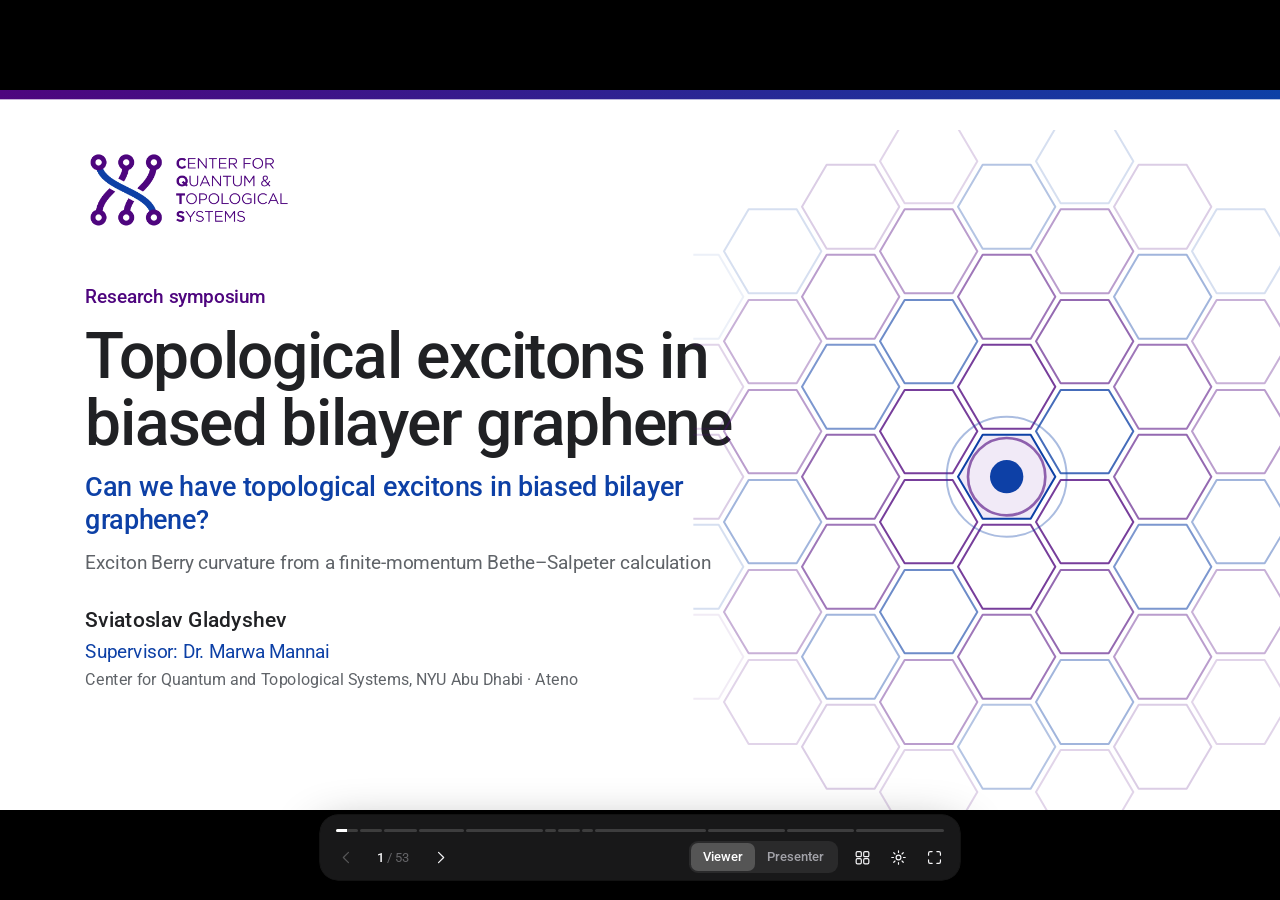
==== commit ca227a52: "Animate the results, add drawing, and make the remote reliable - Slide 13: pipeline arrows draw in a" ====
--- a/index.html
+++ b/index.html
@@ -203,6 +203,17 @@
 #laser{position:absolute;left:-17px;top:-17px;width:34px;height:34px;border-radius:50%;z-index:50;pointer-events:none;opacity:0;transition:opacity .14s;will-change:transform;
   background:radial-gradient(circle,#fff 0,#ff3b30 26%,rgba(255,59,48,.7) 42%,rgba(255,59,48,0) 72%)}
 #laser.on{opacity:1}
+/* results slides: a dot travels along each pipeline arrow while the slide is showing */
+.flow{opacity:0}
+.slide.active .flow{animation:flow 1.8s linear infinite}
+@keyframes flow{0%{transform:translateX(0);opacity:0}15%{opacity:1}85%{opacity:1}100%{transform:translateX(44px);opacity:0}}
+.slide.active .kb{animation:kb 22s ease-out both}
+@keyframes kb{from{transform:scale(1.12) translateX(30px)}to{transform:none}}
+.slide.active .glow{animation:glow 3.2s ease-in-out infinite}
+@keyframes glow{50%{filter:drop-shadow(0 0 18px rgba(78,5,126,.55))}}
+/* ink drawn from the phone, kept per slide */
+#ink{position:absolute;inset:0;width:1920px;height:1080px;z-index:49;pointer-events:none;overflow:visible}
+#ink path{fill:none;stroke-width:7;stroke-linecap:round;stroke-linejoin:round}
 
 /* the slides window */
 body.audience,body.audience #stage{cursor:none;background:#000}
@@ -224,7 +235,10 @@
 #clock{font-size:15px;color:var(--ink-3);font-variant-numeric:tabular-nums}
 #rehearse{flex:1;min-width:0;font-size:13px;line-height:1.3;color:var(--ink-3);overflow-wrap:anywhere}
 #pfs{all:unset;flex:none;cursor:pointer;padding:6px 12px;border-radius:8px;font-size:13px;font-weight:500;color:#000;background:#f5f5f7}
-#pfs[hidden]{display:none}
+#pfs[hidden],#ppush[hidden]{display:none}
+#ppush{all:unset;flex:none;cursor:pointer;padding:6px 12px;border-radius:8px;font-size:13px;font-weight:500;color:#fff;background:#4E057E}
+#ppush.wait{background:#E37400}
+#ppush:focus-visible{outline:2px solid var(--tint);outline-offset:2px}
 #pfs:focus-visible{outline:2px solid var(--tint);outline-offset:2px}
 #pstat{display:flex;align-items:center;gap:16px;flex:none}
 #pdevs,#pclk{all:unset;cursor:pointer;display:inline-flex;align-items:center;gap:16px;font-size:14px;color:var(--ink-2);white-space:nowrap}
@@ -272,7 +286,7 @@
 @page{size:1920px 1080px;margin:0}
 @media print{
   html,body{overflow:visible;background:#fff}
-  #bar,#notes,#grid,#phead,#pv,#pnotes,#help,#jump,#black,#peek,#start,#seg,#remote,#laser{display:none!important}
+  #bar,#notes,#grid,#phead,#pv,#pnotes,#help,#jump,#black,#peek,#start,#seg,#remote,#laser,#ink{display:none!important}
   #stage{position:static}
   #deck{position:static;transform:none!important;box-shadow:none;width:auto;height:auto;overflow:visible;border-radius:0;opacity:1}
   .slide{position:relative;visibility:visible;opacity:1!important;transform:none!important;page-break-after:always;break-after:page}
@@ -467,7 +481,7 @@
 </section>
 
 <section class="slide" id="res-model" data-transition="push" style="background:#FFFFFF;color:#202124;font-family:'Roboto', Arial, sans-serif;padding:128px 128px 160px;display:flex;flex-direction:column;gap:32px">
-<div style="display:flex;flex-direction:column;gap:12px;width:1300px"><p style="font-size:24px;font-weight:600;color:#4E057E">Results · 1 · the numerical model</p><h2 style="font-size:64px;font-weight:500;line-height:1.05;letter-spacing:-2px">What was computed.</h2></div><div style="display:flex;align-items:stretch;gap:10px"><div data-build-in="rise 1 auto" style="flex:1;background:#F8F9FA;border-top:6px solid #4E057E;border-radius:16px;padding:16px 16px;display:flex;flex-direction:column;gap:8px"><p style="font-size:26px;font-weight:600;color:#4E057E;line-height:1.15">Electronic Hamiltonian</p><p style="font-size:24px;line-height:1.3;color:#5F6368">H(k, U): four orbitals, whole Brillouin zone</p></div><p style="font-size:36px;color:#9AA0A6;align-self:center">→</p><div data-build-in="rise 2 auto" style="flex:1;background:#F8F9FA;border-top:6px solid #7B3FA6;border-radius:16px;padding:16px 16px;display:flex;flex-direction:column;gap:8px"><p style="font-size:26px;font-weight:600;color:#7B3FA6;line-height:1.15">Electronic eigenstates</p><p style="font-size:24px;line-height:1.3;color:#5F6368">E<sub>nk</sub>, u<sub>nk</sub>: 2 valence + 2 conduction, K and K′</p></div><p style="font-size:36px;color:#9AA0A6;align-self:center">→</p><div data-build-in="rise 3 auto" style="flex:1;background:#F8F9FA;border-top:6px solid #0D40A6;border-radius:16px;padding:16px 16px;display:flex;flex-direction:column;gap:8px"><p style="font-size:26px;font-weight:600;color:#0D40A6;line-height:1.15">Finite-Q BSE</p><p style="font-size:24px;line-height:1.3;color:#5F6368">Screened attraction + singlet exchange; 4 transitions per k</p></div><p style="font-size:36px;color:#9AA0A6;align-self:center">→</p><div data-build-in="rise 4 auto" style="flex:1;background:#F8F9FA;border-top:6px solid #188038;border-radius:16px;padding:16px 16px;display:flex;flex-direction:column;gap:8px"><p style="font-size:26px;font-weight:600;color:#188038;line-height:1.15">Exciton doublet</p><p style="font-size:24px;line-height:1.3;color:#5F6368">The lowest two states, isolated from the rest</p></div><p style="font-size:36px;color:#9AA0A6;align-self:center">→</p><div data-build-in="rise 5 auto" style="flex:1;background:#F8F9FA;border-top:6px solid #3D6BC2;border-radius:16px;padding:16px 16px;display:flex;flex-direction:column;gap:8px"><p style="font-size:26px;font-weight:600;color:#3D6BC2;line-height:1.15">Wilson loops</p><p style="font-size:24px;line-height:1.3;color:#5F6368">Gauge-covariant overlaps around small loops in Q</p></div><p style="font-size:36px;color:#9AA0A6;align-self:center">→</p><div data-build-in="rise 6 auto" style="flex:1;background:#F8F9FA;border-top:6px solid #C5221F;border-radius:16px;padding:16px 16px;display:flex;flex-direction:column;gap:8px"><p style="font-size:26px;font-weight:600;color:#C5221F;line-height:1.15">Exciton curvature</p><p style="font-size:24px;line-height:1.3;color:#5F6368">Eigenvalues λ<sub>±</sub> of the 2 × 2 matrix F<sub>xy</sub></p></div></div><div style="display:flex;gap:40px;flex:1"><div data-build-in="fade 7 auto" style="flex:1.25;display:flex;flex-direction:column;gap:12px"><p style="font-size:28px;line-height:1.3"><span style="color:#188038">●</span>  Full four-orbital tight binding over the whole electronic Brillouin zone</p><p style="font-size:28px;line-height:1.3"><span style="color:#188038">●</span>  Both valleys K and K′ in one Bethe–Salpeter matrix</p><p style="font-size:28px;line-height:1.3"><span style="color:#188038">●</span>  Direct attraction with static, layer-resolved RPA screening</p><p style="font-size:28px;line-height:1.3"><span style="color:#188038">●</span>  Singlet exchange, which couples the valleys</p><p style="font-size:28px;line-height:1.3"><span style="color:#188038">●</span>  Non-Abelian Wilson loops for the lowest two-state subspace</p><p style="font-size:24px;line-height:1.35;color:#5F6368;margin-top:6px">Largest run: 1980 k points × 4 transitions = 7920 coupled pairs, solved iteratively.</p></div><div data-build-in="fade 8 auto" style="flex:1;align-self:flex-start;background:#F8F9FA;border-radius:20px;padding:24px 28px;display:flex;flex-direction:column;gap:12px"><p style="font-size:26px;font-weight:600;color:#4E057E">Model parameters (assumed)</p><div style="display:grid;grid-template-columns:1fr auto 1fr auto;column-gap:22px;row-gap:8px"><p style="font-size:26px;color:#5F6368">γ₀</p><p style="font-size:26px;font-weight:600;text-align:right;white-space:nowrap">3.0 eV</p><p style="font-size:26px;color:#5F6368">U</p><p style="font-size:26px;font-weight:600;text-align:right;white-space:nowrap">+0.100 eV</p><p style="font-size:26px;color:#5F6368">γ₁</p><p style="font-size:26px;font-weight:600;text-align:right;white-space:nowrap">0.40 eV</p><p style="font-size:26px;color:#5F6368">κ</p><p style="font-size:26px;font-weight:600;text-align:right;white-space:nowrap">4.5</p><p style="font-size:26px;color:#5F6368">γ₃</p><p style="font-size:26px;font-weight:600;text-align:right;white-space:nowrap">0.30 eV</p><p style="font-size:26px;color:#5F6368">Layer spacing</p><p style="font-size:26px;font-weight:600;text-align:right;white-space:nowrap">3.35 Å</p><p style="font-size:26px;color:#5F6368">a</p><p style="font-size:26px;font-weight:600;text-align:right;white-space:nowrap">2.46 Å</p><p style="font-size:26px;color:#5F6368">Orbital radius</p><p style="font-size:26px;font-weight:600;text-align:right;white-space:nowrap">0.6 Å</p></div><p style="font-size:24px;line-height:1.3;color:#5F6368">Chosen for the model, not measured for a specific device. Neutral, T = 0, no explicit gates.</p></div></div><p style="position:absolute;right:128px;top:112px;font-size:24px;font-weight:600;color:#FFFFFF;background:#4E057E;padding:4px 18px;border-radius:999px;white-space:nowrap">This work · model calculation</p><p style="position:absolute;left:128px;bottom:64px;width:1340px;font-size:24px;color:#5F6368">Electron at k + Q/2, valence state at k − Q/2 · <a href="#" data-go="bk-kernels" style="color:#0D40A6;text-decoration:none">Appendix C: kernels, screening and conventions</a></p>
+<div style="display:flex;flex-direction:column;gap:12px;width:1300px"><p style="font-size:24px;font-weight:600;color:#4E057E">Results · 1 · the numerical model</p><h2 style="font-size:64px;font-weight:500;line-height:1.05;letter-spacing:-2px">What was computed.</h2></div><div style="display:flex;align-items:stretch;gap:6px"><div data-build-in="pop 1 auto" style="flex:1;background:#F8F9FA;border-top:6px solid #4E057E;border-radius:16px;padding:16px 16px;display:flex;flex-direction:column;gap:8px"><p style="font-size:26px;font-weight:600;color:#4E057E;line-height:1.15">Electronic Hamiltonian</p><p style="font-size:24px;line-height:1.3;color:#5F6368">H(k, U): four orbitals, whole Brillouin zone</p></div><svg data-build-in="wipe 1.55" viewBox="0 0 56 28" style="width:56px;height:28px;align-self:center;flex:none;overflow:visible" aria-hidden="true"><path d="M3 14H46" stroke="#7B3FA6" stroke-width="4" stroke-linecap="round" opacity=".55"/><path d="M37 5l11 9-11 9" fill="none" stroke="#7B3FA6" stroke-width="4" stroke-linecap="round" stroke-linejoin="round"/><circle class="flow" cx="4" cy="14" r="5" fill="#7B3FA6" style="animation-delay:2.60s"/></svg><div data-build-in="pop 2 auto" style="flex:1;background:#F8F9FA;border-top:6px solid #7B3FA6;border-radius:16px;padding:16px 16px;display:flex;flex-direction:column;gap:8px"><p style="font-size:26px;font-weight:600;color:#7B3FA6;line-height:1.15">Electronic eigenstates</p><p style="font-size:24px;line-height:1.3;color:#5F6368">E<sub>nk</sub>, u<sub>nk</sub>: 2 valence + 2 conduction, K and K′</p></div><svg data-build-in="wipe 2.55" viewBox="0 0 56 28" style="width:56px;height:28px;align-self:center;flex:none;overflow:visible" aria-hidden="true"><path d="M3 14H46" stroke="#0D40A6" stroke-width="4" stroke-linecap="round" opacity=".55"/><path d="M37 5l11 9-11 9" fill="none" stroke="#0D40A6" stroke-width="4" stroke-linecap="round" stroke-linejoin="round"/><circle class="flow" cx="4" cy="14" r="5" fill="#0D40A6" style="animation-delay:2.98s"/></svg><div data-build-in="pop 3 auto" style="flex:1;background:#F8F9FA;border-top:6px solid #0D40A6;border-radius:16px;padding:16px 16px;display:flex;flex-direction:column;gap:8px"><p style="font-size:26px;font-weight:600;color:#0D40A6;line-height:1.15">Finite-Q BSE</p><p style="font-size:24px;line-height:1.3;color:#5F6368">Screened attraction + singlet exchange; 4 transitions per k</p></div><svg data-build-in="wipe 3.55" viewBox="0 0 56 28" style="width:56px;height:28px;align-self:center;flex:none;overflow:visible" aria-hidden="true"><path d="M3 14H46" stroke="#188038" stroke-width="4" stroke-linecap="round" opacity=".55"/><path d="M37 5l11 9-11 9" fill="none" stroke="#188038" stroke-width="4" stroke-linecap="round" stroke-linejoin="round"/><circle class="flow" cx="4" cy="14" r="5" fill="#188038" style="animation-delay:3.36s"/></svg><div data-build-in="pop 4 auto" style="flex:1;background:#F8F9FA;border-top:6px solid #188038;border-radius:16px;padding:16px 16px;display:flex;flex-direction:column;gap:8px"><p style="font-size:26px;font-weight:600;color:#188038;line-height:1.15">Exciton doublet</p><p style="font-size:24px;line-height:1.3;color:#5F6368">The lowest two states, isolated from the rest</p></div><svg data-build-in="wipe 4.55" viewBox="0 0 56 28" style="width:56px;height:28px;align-self:center;flex:none;overflow:visible" aria-hidden="true"><path d="M3 14H46" stroke="#3D6BC2" stroke-width="4" stroke-linecap="round" opacity=".55"/><path d="M37 5l11 9-11 9" fill="none" stroke="#3D6BC2" stroke-width="4" stroke-linecap="round" stroke-linejoin="round"/><circle class="flow" cx="4" cy="14" r="5" fill="#3D6BC2" style="animation-delay:3.74s"/></svg><div data-build-in="pop 5 auto" style="flex:1;background:#F8F9FA;border-top:6px solid #3D6BC2;border-radius:16px;padding:16px 16px;display:flex;flex-direction:column;gap:8px"><p style="font-size:26px;font-weight:600;color:#3D6BC2;line-height:1.15">Wilson loops</p><p style="font-size:24px;line-height:1.3;color:#5F6368">Gauge-covariant overlaps around small loops in Q</p></div><svg data-build-in="wipe 5.55" viewBox="0 0 56 28" style="width:56px;height:28px;align-self:center;flex:none;overflow:visible" aria-hidden="true"><path d="M3 14H46" stroke="#C5221F" stroke-width="4" stroke-linecap="round" opacity=".55"/><path d="M37 5l11 9-11 9" fill="none" stroke="#C5221F" stroke-width="4" stroke-linecap="round" stroke-linejoin="round"/><circle class="flow" cx="4" cy="14" r="5" fill="#C5221F" style="animation-delay:4.12s"/></svg><div data-build-in="pop 6 auto" style="flex:1;background:#F8F9FA;border-top:6px solid #C5221F;border-radius:16px;padding:16px 16px;display:flex;flex-direction:column;gap:8px"><p style="font-size:26px;font-weight:600;color:#C5221F;line-height:1.15">Exciton curvature</p><p style="font-size:24px;line-height:1.3;color:#5F6368">Eigenvalues λ<sub>±</sub> of the 2 × 2 matrix F<sub>xy</sub></p></div></div><div style="display:flex;gap:40px;flex:1"><div data-build-in="fade 7 auto" style="flex:1.25;display:flex;flex-direction:column;gap:12px"><p style="font-size:28px;line-height:1.3"><span style="color:#188038">●</span>  Full four-orbital tight binding over the whole electronic Brillouin zone</p><p style="font-size:28px;line-height:1.3"><span style="color:#188038">●</span>  Both valleys K and K′ in one Bethe–Salpeter matrix</p><p style="font-size:28px;line-height:1.3"><span style="color:#188038">●</span>  Direct attraction with static, layer-resolved RPA screening</p><p style="font-size:28px;line-height:1.3"><span style="color:#188038">●</span>  Singlet exchange, which couples the valleys</p><p style="font-size:28px;line-height:1.3"><span style="color:#188038">●</span>  Non-Abelian Wilson loops for the lowest two-state subspace</p><p style="font-size:24px;line-height:1.35;color:#5F6368;margin-top:6px">Largest run: 1980 k points × 4 transitions = 7920 coupled pairs, solved iteratively.</p></div><div data-build-in="fade 8 auto" style="flex:1;align-self:flex-start;background:#F8F9FA;border-radius:20px;padding:24px 28px;display:flex;flex-direction:column;gap:12px"><p style="font-size:26px;font-weight:600;color:#4E057E">Model parameters (assumed)</p><div style="display:grid;grid-template-columns:1fr auto 1fr auto;column-gap:22px;row-gap:8px"><p style="font-size:26px;color:#5F6368">γ₀</p><p style="font-size:26px;font-weight:600;text-align:right;white-space:nowrap">3.0 eV</p><p style="font-size:26px;color:#5F6368">U</p><p style="font-size:26px;font-weight:600;text-align:right;white-space:nowrap">+0.100 eV</p><p style="font-size:26px;color:#5F6368">γ₁</p><p style="font-size:26px;font-weight:600;text-align:right;white-space:nowrap">0.40 eV</p><p style="font-size:26px;color:#5F6368">κ</p><p style="font-size:26px;font-weight:600;text-align:right;white-space:nowrap">4.5</p><p style="font-size:26px;color:#5F6368">γ₃</p><p style="font-size:26px;font-weight:600;text-align:right;white-space:nowrap">0.30 eV</p><p style="font-size:26px;color:#5F6368">Layer spacing</p><p style="font-size:26px;font-weight:600;text-align:right;white-space:nowrap">3.35 Å</p><p style="font-size:26px;color:#5F6368">a</p><p style="font-size:26px;font-weight:600;text-align:right;white-space:nowrap">2.46 Å</p><p style="font-size:26px;color:#5F6368">Orbital radius</p><p style="font-size:26px;font-weight:600;text-align:right;white-space:nowrap">0.6 Å</p></div><p style="font-size:24px;line-height:1.3;color:#5F6368">Chosen for the model, not measured for a specific device. Neutral, T = 0, no explicit gates.</p></div></div><p style="position:absolute;right:128px;top:112px;font-size:24px;font-weight:600;color:#FFFFFF;background:#4E057E;padding:4px 18px;border-radius:999px;white-space:nowrap">This work · model calculation</p><p style="position:absolute;left:128px;bottom:64px;width:1340px;font-size:24px;color:#5F6368">Electron at k + Q/2, valence state at k − Q/2 · <a href="#" data-go="bk-kernels" style="color:#0D40A6;text-decoration:none">Appendix C: kernels, screening and conventions</a></p>
 <img src="assets/cqts-logo.png" alt="Center for Quantum and Topological Systems logo" style="position:absolute;right:120px;bottom:48px;width:131px;height:56px;object-fit:contain">
 <p style="position:absolute;right:283px;bottom:64px;width:100px;text-align:right;font-size:24px;color:#5F6368">13</p>
 <aside>[1:15] This is the calculation I carried out. Read the top row left to right.
@@ -480,22 +494,27 @@
 Parameters on the right: standard hoppings; U = +100 meV as the working point; κ = 4.5 a uniform dielectric environment; 3.35 Å layer spacing; 0.6 Å Gaussian orbital radius as a short-distance form factor. These are assumptions of the model, not measured properties of a fabricated device. U is set directly; gates and anisotropic hBN are not modelled.</aside>
 </section>
 
-<section class="slide" id="res-energies" data-transition="push" style="background:#FFFFFF;color:#202124;font-family:'Roboto', Arial, sans-serif;padding:128px 128px 160px;display:flex;flex-direction:column;gap:32px">
-<div style="display:flex;flex-direction:column;gap:12px;width:1300px"><p style="font-size:24px;font-weight:600;color:#4E057E">Results · 2 · exciton energies at Q = 0</p><h2 style="font-size:64px;font-weight:500;line-height:1.05;letter-spacing:-2px">A bound, nearly degenerate doublet below the continuum.</h2></div><div style="display:flex;gap:64px;align-items:center;flex:1"><img data-build-in="fade 1 auto" src="assets/res-levels.png" alt="Level diagram at Q equals 0 from the 1980-point calculation: lowest doublet at 70.0 meV, next levels near 79.3 and 80.7 meV, continuum threshold at 92.8 meV; binding energy 22.8 meV, gap to the next level 9.32 meV" style="width:617px;height:600px;object-fit:contain"><div style="flex:1;display:flex;flex-direction:column;gap:14px"><div data-build-in="rise 2 auto" style="display:flex;align-items:baseline;gap:28px;border-top:1px solid #DADCE0;padding-top:12px"><p style="font-size:52px;font-weight:500;letter-spacing:-1px;color:#188038;width:390px;flex:none;white-space:nowrap">70.0 meV</p><p style="font-size:28px;line-height:1.3;color:#5F6368">lowest exciton excitation at Q = 0</p></div><div data-build-in="rise 3 auto" style="display:flex;align-items:baseline;gap:28px;border-top:1px solid #DADCE0;padding-top:12px"><p style="font-size:52px;font-weight:500;letter-spacing:-1px;color:#5F6368;width:390px;flex:none;white-space:nowrap">92.8 meV</p><p style="font-size:28px;line-height:1.3;color:#5F6368">electron–hole continuum threshold of the discretized model</p></div><div data-build-in="rise 4 auto" style="display:flex;align-items:baseline;gap:28px;border-top:1px solid #DADCE0;padding-top:12px"><p style="font-size:52px;font-weight:500;letter-spacing:-1px;color:#4E057E;width:390px;flex:none;white-space:nowrap">22.8 meV</p><p style="font-size:28px;line-height:1.3;color:#5F6368">binding energy relative to that threshold</p></div><div data-build-in="rise 5 auto" style="display:flex;align-items:baseline;gap:28px;border-top:1px solid #DADCE0;padding-top:12px"><p style="font-size:52px;font-weight:500;letter-spacing:-1px;color:#0D40A6;width:390px;flex:none;white-space:nowrap">1.3 × 10⁻⁹ eV</p><p style="font-size:28px;line-height:1.3;color:#5F6368">splitting of the lowest doublet at Q = 0</p></div><div data-build-in="rise 6 auto" style="display:flex;align-items:baseline;gap:28px;border-top:1px solid #DADCE0;padding-top:12px"><p style="font-size:52px;font-weight:500;letter-spacing:-1px;color:#0D40A6;width:390px;flex:none;white-space:nowrap">9.3 meV</p><p style="font-size:28px;line-height:1.3;color:#5F6368">gap to the next level at Q = 0 (≥ 9.0 meV on the local map)</p></div></div></div><p style="position:absolute;right:128px;top:112px;font-size:24px;font-weight:600;color:#FFFFFF;background:#4E057E;padding:4px 18px;border-radius:999px;white-space:nowrap">This work · model calculation</p><p style="position:absolute;left:128px;bottom:64px;width:1340px;font-size:24px;color:#5F6368">Numerical model results · 1980 BSE k points, RPA on 5712 k points · not a measurement</p>
+<section class="slide" id="res-energies" data-transition="push" style="background:#FFFFFF;color:#202124;font-family:'Roboto', Arial, sans-serif;padding:128px 128px 160px;display:flex;flex-direction:column;gap:18px">
+<div style="display:flex;flex-direction:column;gap:12px;width:1300px"><p style="font-size:24px;font-weight:600;color:#4E057E">Results · 2 · exciton energies at Q = 0</p><h2 style="font-size:64px;font-weight:500;line-height:1.05;letter-spacing:-2px">Excitons are bound, and come in pairs.</h2></div><div style="display:flex;gap:40px;align-items:center;justify-content:space-between;flex:1;margin-left:-20px"><svg viewBox="0 0 1000 640" style="width:1000px;height:640px;flex:none;overflow:visible" role="img" aria-label="Exciton energy ladder at Q = 0 on a meV scale: lowest exciton pair at 70.0 meV, next states 79.3 to 80.8 meV, free electron-hole threshold 92.8 meV; binding 22.8 meV, gap 9.3 meV"><defs><linearGradient id="l14c" x1="0" y1="0" x2="0" y2="1"><stop offset="0" stop-color="#4E057E" stop-opacity=".02"/><stop offset="1" stop-color="#4E057E" stop-opacity=".16"/></linearGradient><pattern id="l14h" width="14" height="14" patternUnits="userSpaceOnUse" patternTransform="rotate(45)"><line x1="0" y1="0" x2="0" y2="14" stroke="#4E057E" stroke-opacity=".10" stroke-width="3"/></pattern><filter id="l14g" x="-20%" y="-300%" width="140%" height="700%"><feGaussianBlur stdDeviation="7"/></filter></defs><g data-build-in="fade 1.4 auto"><rect x="340" y="24" width="380" height="93.8" rx="10" fill="url(#l14c)"/><rect x="340" y="24" width="380" height="93.8" rx="10" fill="url(#l14h)"/><line x1="340" x2="720" y1="117.8" y2="117.8" stroke="#4E057E" stroke-width="3" stroke-dasharray="12 8"/><text x="530.0" y="79.9" font-size="26" font-weight="600" fill="#4E057E" text-anchor="middle">free electron + hole</text><text x="732" y="125.8" font-size="24" fill="#4E057E">92.8 meV</text></g><g data-build-in="drop 2 auto"><line x1="400" x2="660" y1="359.9" y2="359.9" stroke="#9AA0A6" stroke-width="4" stroke-linecap="round"/><line x1="400" x2="660" y1="336.7" y2="336.7" stroke="#9AA0A6" stroke-width="4" stroke-linecap="round"/><line x1="400" x2="660" y1="334.2" y2="334.2" stroke="#9AA0A6" stroke-width="4" stroke-linecap="round"/><text x="400" y="318.2" font-size="22" fill="#5F6368">next exciton states</text></g><g data-build-in="drop 2.8 auto"><rect x="380" y="517.7" width="300" height="20" rx="10" fill="#34A853" opacity=".55" filter="url(#l14g)" class="glow"/><line x1="380" x2="680" y1="522.7" y2="522.7" stroke="#188038" stroke-width="7" stroke-linecap="round"/><line x1="380" x2="680" y1="532.7" y2="532.7" stroke="#34A853" stroke-width="7" stroke-linecap="round"/><text x="380" y="573.7" font-size="28" font-weight="600" fill="#188038">lowest exciton · 70.0 meV</text><text x="380" y="605.7" font-size="22" fill="#5F6368">two states, K and K′, split by only 10⁻⁹ eV</text></g><g data-build-in="pop 3.6 auto"><line x1="320" x2="320" y1="121.8" y2="523.7" stroke="#4E057E" stroke-width="4"/><path d="M310 131.8l10 -11 10 11M310 513.7l10 11 10 -11" fill="none" stroke="#4E057E" stroke-width="4" stroke-linecap="round" stroke-linejoin="round"/><text x="298" y="328.7" font-size="60" font-weight="500" letter-spacing="-1.5" fill="#4E057E" text-anchor="end">22.8 meV</text><text x="298" y="364.7" font-size="24" fill="#5F6368" text-anchor="end">binding energy</text></g><g data-build-in="pop 4.2 auto"><line x1="740" x2="740" y1="363.9" y2="523.7" stroke="#0D40A6" stroke-width="4"/><path d="M730 373.9l10 -11 10 11M730 513.7l10 11 10 -11" fill="none" stroke="#0D40A6" stroke-width="4" stroke-linecap="round" stroke-linejoin="round"/><text x="762" y="449.8" font-size="60" font-weight="500" letter-spacing="-1.5" fill="#0D40A6" text-anchor="start">9.3 meV</text><text x="762" y="485.8" font-size="24" fill="#5F6368" text-anchor="start">gap to the next states</text></g></svg><div data-build-in="rise 4.8 auto" style="width:600px;flex:none;align-self:center;background:#F8F9FA;border-radius:24px;padding:26px 20px 18px;display:flex;flex-direction:column;gap:6px"><p style="font-size:28px;font-weight:600;padding-left:12px">When the exciton moves</p><p style="font-size:22px;line-height:1.3;color:#5F6368;padding-left:12px">its energy rises like a particle with mass, and the pair splits slightly.</p><div style="position:relative;width:560px;height:420px;margin-top:8px"><svg viewBox="0 0 560 420" style="position:absolute;inset:0;width:560px;height:420px;overflow:visible" aria-hidden="true"><line x1="64" x2="540" y1="328.5" y2="328.5" stroke="#E3E5E8" stroke-width="2"/><text x="52" y="335.5" font-size="20" fill="#80868B" text-anchor="end">70</text><line x1="64" x2="540" y1="220.7" y2="220.7" stroke="#E3E5E8" stroke-width="2"/><text x="52" y="227.7" font-size="20" fill="#80868B" text-anchor="end">75</text><line x1="64" x2="540" y1="113.0" y2="113.0" stroke="#E3E5E8" stroke-width="2"/><text x="52" y="120.0" font-size="20" fill="#80868B" text-anchor="end">80</text><text x="90.4" y="380" font-size="20" fill="#80868B" text-anchor="middle">-8</text><text x="196.2" y="380" font-size="20" fill="#80868B" text-anchor="middle">-4</text><text x="302.0" y="380" font-size="20" fill="#80868B" text-anchor="middle">0</text><text x="407.8" y="380" font-size="20" fill="#80868B" text-anchor="middle">+4</text><text x="513.6" y="380" font-size="20" fill="#80868B" text-anchor="middle">+8</text><text x="302.0" y="412" font-size="21" fill="#5F6368" text-anchor="middle">momentum Q<tspan font-size="15" dy="5">x</tspan><tspan dy="-5"> (10⁻³ Å⁻¹)</tspan></text></svg><svg data-build-in="wipe 5.4 auto" viewBox="0 0 560 420" style="position:absolute;inset:0;width:560px;height:420px;overflow:visible" role="img" aria-label="Exciton energies along Qx, 864-point grid: lowest pair rises from 70.8 meV at Q = 0 to about 72.1 meV at plus or minus 0.008 per angstrom"><path d="M90.4 283.7C108.1 286.9 161.0 298.7 196.2 303.1C231.5 307.5 266.7 310.2 302.0 310.2C337.3 310.2 372.5 307.5 407.8 303.1C443.0 298.7 495.9 286.9 513.6 283.7" fill="none" stroke="#188038" stroke-width="5" stroke-linecap="round"/><circle cx="90.4" cy="283.7" r="6" fill="#F8F9FA" stroke="#188038" stroke-width="3"/><circle cx="196.2" cy="303.1" r="6" fill="#F8F9FA" stroke="#188038" stroke-width="3"/><circle cx="302.0" cy="310.2" r="6" fill="#F8F9FA" stroke="#188038" stroke-width="3"/><circle cx="407.8" cy="303.1" r="6" fill="#F8F9FA" stroke="#188038" stroke-width="3"/><circle cx="513.6" cy="283.7" r="6" fill="#F8F9FA" stroke="#188038" stroke-width="3"/><path d="M90.4 280.3C108.1 283.5 161.0 294.6 196.2 299.6C231.5 304.6 266.7 310.2 302.0 310.2C337.3 310.2 372.5 304.6 407.8 299.6C443.0 294.6 495.9 283.5 513.6 280.3" fill="none" stroke="#34A853" stroke-width="5" stroke-linecap="round"/><circle cx="90.4" cy="280.3" r="6" fill="#F8F9FA" stroke="#34A853" stroke-width="3"/><circle cx="196.2" cy="299.6" r="6" fill="#F8F9FA" stroke="#34A853" stroke-width="3"/><circle cx="302.0" cy="310.2" r="6" fill="#F8F9FA" stroke="#34A853" stroke-width="3"/><circle cx="407.8" cy="299.6" r="6" fill="#F8F9FA" stroke="#34A853" stroke-width="3"/><circle cx="513.6" cy="280.3" r="6" fill="#F8F9FA" stroke="#34A853" stroke-width="3"/><path d="M90.4 78.8C108.1 83.1 161.0 98.7 196.2 104.6C231.5 110.5 266.7 114.1 302.0 114.1C337.3 114.1 372.5 110.5 407.8 104.6C443.0 98.7 495.9 83.1 513.6 78.8" fill="none" stroke="#9AA0A6" stroke-width="3.5" stroke-linecap="round"/><circle cx="90.4" cy="78.8" r="4.5" fill="#F8F9FA" stroke="#9AA0A6" stroke-width="3"/><circle cx="196.2" cy="104.6" r="4.5" fill="#F8F9FA" stroke="#9AA0A6" stroke-width="3"/><circle cx="302.0" cy="114.1" r="4.5" fill="#F8F9FA" stroke="#9AA0A6" stroke-width="3"/><circle cx="407.8" cy="104.6" r="4.5" fill="#F8F9FA" stroke="#9AA0A6" stroke-width="3"/><circle cx="513.6" cy="78.8" r="4.5" fill="#F8F9FA" stroke="#9AA0A6" stroke-width="3"/><path d="M90.4 46.2C108.1 51.3 161.0 65.5 196.2 76.8C231.5 88.1 266.7 114.1 302.0 114.1C337.3 114.1 372.5 88.1 407.8 76.8C443.0 65.5 495.9 51.3 513.6 46.2" fill="none" stroke="#BDC1C6" stroke-width="3.5" stroke-linecap="round"/><circle cx="90.4" cy="46.2" r="4.5" fill="#F8F9FA" stroke="#BDC1C6" stroke-width="3"/><circle cx="196.2" cy="76.8" r="4.5" fill="#F8F9FA" stroke="#BDC1C6" stroke-width="3"/><circle cx="302.0" cy="114.1" r="4.5" fill="#F8F9FA" stroke="#BDC1C6" stroke-width="3"/><circle cx="407.8" cy="76.8" r="4.5" fill="#F8F9FA" stroke="#BDC1C6" stroke-width="3"/><circle cx="513.6" cy="46.2" r="4.5" fill="#F8F9FA" stroke="#BDC1C6" stroke-width="3"/><text x="302.0" y="344.2" font-size="21" font-weight="600" fill="#188038" text-anchor="middle">lowest pair</text><text x="302.0" y="146.1" font-size="21" fill="#5F6368" text-anchor="middle">next states</text></svg></div><p style="font-size:18px;color:#80868B;padding-left:12px">864 k points, so 70.8 meV at Q = 0</p></div></div><p style="position:absolute;right:128px;top:112px;font-size:24px;font-weight:600;color:#FFFFFF;background:#4E057E;padding:4px 18px;border-radius:999px;white-space:nowrap">This work · model calculation</p><p style="position:absolute;left:128px;bottom:64px;width:1340px;font-size:24px;color:#5F6368">Model results, not measurements · ladder: 1980 BSE k points, screening on 5712 k</p>
 <img src="assets/cqts-logo.png" alt="Center for Quantum and Topological Systems logo" style="position:absolute;right:120px;bottom:48px;width:131px;height:56px;object-fit:contain">
 <p style="position:absolute;right:283px;bottom:64px;width:100px;text-align:right;font-size:24px;color:#5F6368">14</p>
-<aside>[1:00] First result: the exciton energies at Q = 0, from the most refined run — 1980 k points in the BSE, screening computed on 5712 k points.
+<aside>[1:00] Left: the energy ladder at Q = 0. Right: how the energy changes when the whole exciton moves.
+Say it simply: the lowest exciton sits at 70 meV; you need 23 meV more to tear it apart into a free electron and hole; and the lowest level is really two states with the same energy, one from each valley. The next states are 9 meV higher, so this pair is well isolated. On the right, the pair rises as Q grows, like a particle with mass, and the two partners split slightly away from Q = 0 because exchange couples the valleys. The right panel is the 864-point grid, so it starts at 70.8 rather than 70.0.
+Details if asked. First result: the exciton energies at Q = 0, from the most refined run — 1980 k points in the BSE, screening computed on 5712 k points.
 The lowest exciton lies at 70.016 meV. The lowest free electron–hole pair energy on the same discrete grid is 92.790 meV. So, relative to that threshold, the exciton is bound by 22.77 meV. I quote the threshold of the discretized model deliberately: it is the consistent reference for a binding energy within this calculation. Practically: about 70 meV for the excitation and about 23 meV of binding.
 The two lowest states are almost exactly degenerate: their splitting at Q = 0 is 1.3 × 10⁻⁹ eV, a nano-electron-volt, which is numerically zero for our purposes. Physically they are the K-like and K′-like excitons, related by time reversal, mixed by exchange.
 The next exciton level is 9.3 meV higher at Q = 0. Including the corners of the standard Wilson loop around Q = 0 (side 1.5 × 10⁻³ Å⁻¹) the minimum separation is 9.25 meV, and over the whole local map it never drops below 9.0 meV. This gap is what makes the doublet a well-defined two-dimensional subspace — the precondition for the curvature calculation.
 These are numerical results of the model on the previous slide, with its assumed parameters; they are not measurements and not GW-corrected.</aside>
 </section>
 
-<section class="slide" id="res-curvature" data-transition="push" style="background:#FFFFFF;color:#202124;font-family:'Roboto', Arial, sans-serif;padding:128px 128px 160px;display:flex;flex-direction:column;gap:32px">
-<div style="display:flex;flex-direction:column;gap:12px;width:1300px"><p style="font-size:24px;font-weight:600;color:#4E057E">Results · 3 · exciton Berry curvature</p><h2 style="font-size:64px;font-weight:500;line-height:1.05;letter-spacing:-2px">Opposite, valley-locked curvature in the lowest exciton doublet.</h2></div><div style="display:flex;gap:44px;flex:1"><div style="width:540px;flex:none;display:flex;flex-direction:column;gap:14px"><div data-build-in="pop 1 auto" style="background:#F1EAF7;border:2px solid #4E057E;border-radius:20px;padding:22px 28px;display:flex;flex-direction:column;gap:6px"><p style="font-size:26px;color:#4E057E;font-weight:600">At Q = 0</p><p style="font-size:68px;font-weight:500;letter-spacing:-2px;color:#0D40A6;line-height:1.05;white-space:nowrap">λ<sub style="font-size:40px">±</sub> ≈ ±7.3 × 10² Å²</p><p style="font-size:24px;line-height:1.3;color:#5F6368">Finest: −733.8 and +733.8 Å² (1980 k, loop side 3.75 × 10⁻⁴ Å⁻¹)</p></div><p data-build-in="rise 2 auto" style="font-size:27px;line-height:1.32"><b style="font-weight:600">Valley-locked.</b> <span style="color:#5F6368">The eigenvector of λ₋ is K‑polarized (+0.9999); that of λ₊ is K′‑polarized (−0.9999).</span></p><p data-build-in="rise 3 auto" style="font-size:27px;line-height:1.32"><b style="font-weight:600">Local.</b> <span style="color:#5F6368">|Q<sub>x</sub>|, |Q<sub>y</sub>| ≤ 0.008 Å⁻¹ around Γ, not the whole exciton Brillouin zone.</span></p><div data-build-in="rise 4 auto" style="border-left:6px solid #E37400;padding:6px 0 6px 20px"><p style="font-size:26px;line-height:1.35">These are eigenvalues of the doublet’s 2 × 2 curvature matrix, <b style="font-weight:600">not</b> the curvatures of two separate energy bands.</p></div></div><div data-build-in="fade 1 auto" style="flex:1;display:flex;flex-direction:column;gap:8px"><div style="display:flex;padding-left:70px;gap:0"><p style="width:440px;font-size:26px;font-weight:600">Non-Abelian curvature eigenvalue λ₋</p><p style="font-size:26px;font-weight:600;margin-left:60px">Non-Abelian curvature eigenvalue λ₊</p></div><img src="assets/res-curvature-map.png" alt="Two 5 by 5 tile maps over Qx and Qy from minus 8 to plus 8 times 10 to the minus 3 inverse angstrom. Left, lambda minus: all negative, minus 741 at the centre, minus 312 to minus 483 elsewhere. Right, lambda plus: the exact opposite values." style="width:1060px;height:442px;object-fit:contain"><p style="font-size:24px;line-height:1.35;color:#5F6368">Each tile is one Wilson loop (side 7.5 × 10⁻⁴ Å⁻¹) at the tile’s Q, on the 864-point grid; tiles are separate computed points, not interpolated. Rebuilt from the stored overlap matrices.</p></div></div><p style="position:absolute;right:128px;top:112px;font-size:24px;font-weight:600;color:#FFFFFF;background:#4E057E;padding:4px 18px;border-radius:999px;white-space:nowrap">This work · model calculation</p><p style="position:absolute;left:128px;bottom:64px;width:1340px;font-size:24px;color:#5F6368">Local map: lattice_local_map.npz · <a href="#" data-go="bk-reversal" style="color:#0D40A6;text-decoration:none">Bias reversal check</a> · <a href="#" data-go="bk-links" style="color:#0D40A6;text-decoration:none">single states vs doublet</a></p>
+<section class="slide" id="res-curvature" data-transition="push" style="background:#FFFFFF;color:#202124;font-family:'Roboto', Arial, sans-serif;padding:128px 128px 160px;display:flex;flex-direction:column;gap:26px">
+<div style="display:flex;flex-direction:column;gap:12px;width:1300px"><p style="font-size:24px;font-weight:600;color:#4E057E">Results · 3 · exciton Berry curvature</p><h2 style="font-size:64px;font-weight:500;line-height:1.05;letter-spacing:-2px">The lowest excitons curve in opposite ways in the two valleys.</h2></div><div style="display:flex;gap:40px;flex:1"><div style="width:520px;flex:none;display:flex;flex-direction:column;gap:18px"><div data-build-in="pop 1 auto" style="background:#F1EAF7;border:2px solid #4E057E;border-radius:20px;padding:20px 26px;display:flex;flex-direction:column;gap:4px"><p style="font-size:24px;color:#4E057E;font-weight:600">Size of the effect at Q = 0</p><p style="font-size:72px;font-weight:500;letter-spacing:-2px;color:#0D40A6;line-height:1.05;white-space:nowrap">± 7.3 × 10² Å²</p><p style="font-size:22px;line-height:1.3;color:#5F6368">finest run: ∓733.8 Å²</p></div><p data-build-in="rise 1.6 auto" style="font-size:27px;line-height:1.32"><b style="font-weight:600">Opposite signs.</b> <span style="color:#5F6368">K-valley excitons get <span style="color:#0D40A6;font-weight:600">−</span>, K′-valley excitons get <span style="color:#C5221F;font-weight:600">+</span>. Each is 99.99 % one valley.</span></p><p data-build-in="rise 2 auto" style="font-size:27px;line-height:1.32"><b style="font-weight:600">Near Q = 0 only.</b> <span style="color:#5F6368">A small patch of momenta, not the whole band.</span></p><div data-build-in="rise 4.6 auto" style="border-left:6px solid #E37400;padding:4px 0 4px 18px"><p style="font-size:24px;line-height:1.35">The lowest two excitons share one energy, so their curvature is computed <b style="font-weight:600">as a pair</b>: two values, λ₋ and λ₊, not one per band.</p></div></div><div style="flex:1;display:flex;flex-direction:column;gap:14px;align-items:center"><div style="display:flex;gap:40px"><div style="display:flex;flex-direction:column;gap:10px;align-items:flex-start"><p style="font-size:24px;font-weight:600;line-height:1.2;width:464px">Non-Abelian curvature eigenvalue λ₋</p><p style="font-size:22px;font-weight:600;color:#fff;background:#0D40A6;padding:3px 14px;border-radius:999px">K-valley exciton</p><div style="display:flex;gap:10px;align-items:center"><div style="display:flex;flex-direction:column;justify-content:space-between;height:404px;font-size:20px;color:#5F6368;text-align:right;width:44px"><span>+8</span><span>Q<sub>y</sub></span><span>−8</span></div><div style="display:grid;grid-template-columns:repeat(5,76px);gap:6px"><div data-build-in="pop 3.30 auto" style="width:76px;height:76px;border-radius:10px;background:#4C76C7;display:grid;place-items:center;font-size:20px;font-weight:500;color:#fff">-477</div><div data-build-in="pop 3.30 auto" style="width:76px;height:76px;border-radius:10px;background:#4B75C7;display:grid;place-items:center;font-size:20px;font-weight:500;color:#fff">-482</div><div data-build-in="pop 3.30 auto" style="width:76px;height:76px;border-radius:10px;background:#527CCA;display:grid;place-items:center;font-size:20px;font-weight:500;color:#fff">-444</div><div data-build-in="pop 3.30 auto" style="width:76px;height:76px;border-radius:10px;background:#4B75C7;display:grid;place-items:center;font-size:20px;font-weight:500;color:#fff">-482</div><div data-build-in="pop 3.30 auto" style="width:76px;height:76px;border-radius:10px;background:#4C76C7;display:grid;place-items:center;font-size:20px;font-weight:500;color:#fff">-477</div><div data-build-in="pop 3.30 auto" style="width:76px;height:76px;border-radius:10px;background:#5079C9;display:grid;place-items:center;font-size:20px;font-weight:500;color:#fff">-458</div><div data-build-in="pop 2.75 auto" style="width:76px;height:76px;border-radius:10px;background:#567FCD;display:grid;place-items:center;font-size:20px;font-weight:500;color:#202124">-424</div><div data-build-in="pop 2.75 auto" style="width:76px;height:76px;border-radius:10px;background:#7C9BD5;display:grid;place-items:center;font-size:20px;font-weight:500;color:#202124">-312</div><div data-build-in="pop 2.75 auto" style="width:76px;height:76px;border-radius:10px;background:#567FCD;display:grid;place-items:center;font-size:20px;font-weight:500;color:#202124">-424</div><div data-build-in="pop 3.30 auto" style="width:76px;height:76px;border-radius:10px;background:#5079C9;display:grid;place-items:center;font-size:20px;font-weight:500;color:#fff">-458</div><div data-build-in="pop 3.30 auto" style="width:76px;height:76px;border-radius:10px;background:#4B75C7;display:grid;place-items:center;font-size:20px;font-weight:500;color:#fff">-483</div><div data-build-in="pop 2.75 auto" style="width:76px;height:76px;border-radius:10px;background:#7596D4;display:grid;place-items:center;font-size:20px;font-weight:500;color:#202124">-331</div><div data-build-in="pop 2.20 auto" style="width:76px;height:76px;border-radius:10px;background:#194AAC;display:grid;place-items:center;font-size:24px;font-weight:700;color:#fff;box-shadow:0 0 0 3px #202124">-741</div><div data-build-in="pop 2.75 auto" style="width:76px;height:76px;border-radius:10px;background:#7596D4;display:grid;place-items:center;font-size:20px;font-weight:500;color:#202124">-331</div><div data-build-in="pop 3.30 auto" style="width:76px;height:76px;border-radius:10px;background:#4B75C7;display:grid;place-items:center;font-size:20px;font-weight:500;color:#fff">-483</div><div data-build-in="pop 3.30 auto" style="width:76px;height:76px;border-radius:10px;background:#5079C9;display:grid;place-items:center;font-size:20px;font-weight:500;color:#fff">-458</div><div data-build-in="pop 2.75 auto" style="width:76px;height:76px;border-radius:10px;background:#567FCD;display:grid;place-items:center;font-size:20px;font-weight:500;color:#202124">-424</div><div data-build-in="pop 2.75 auto" style="width:76px;height:76px;border-radius:10px;background:#7C9BD5;display:grid;place-items:center;font-size:20px;font-weight:500;color:#202124">-312</div><div data-build-in="pop 2.75 auto" style="width:76px;height:76px;border-radius:10px;background:#567FCD;display:grid;place-items:center;font-size:20px;font-weight:500;color:#202124">-424</div><div data-build-in="pop 3.30 auto" style="width:76px;height:76px;border-radius:10px;background:#5079C9;display:grid;place-items:center;font-size:20px;font-weight:500;color:#fff">-458</div><div data-build-in="pop 3.30 auto" style="width:76px;height:76px;border-radius:10px;background:#4C76C7;display:grid;place-items:center;font-size:20px;font-weight:500;color:#fff">-477</div><div data-build-in="pop 3.30 auto" style="width:76px;height:76px;border-radius:10px;background:#4B75C7;display:grid;place-items:center;font-size:20px;font-weight:500;color:#fff">-482</div><div data-build-in="pop 3.30 auto" style="width:76px;height:76px;border-radius:10px;background:#527CCA;display:grid;place-items:center;font-size:20px;font-weight:500;color:#fff">-444</div><div data-build-in="pop 3.30 auto" style="width:76px;height:76px;border-radius:10px;background:#4B75C7;display:grid;place-items:center;font-size:20px;font-weight:500;color:#fff">-482</div><div data-build-in="pop 3.30 auto" style="width:76px;height:76px;border-radius:10px;background:#4C76C7;display:grid;place-items:center;font-size:20px;font-weight:500;color:#fff">-477</div></div></div><div style="display:flex;justify-content:space-between;width:404px;margin-left:54px;font-size:20px;color:#5F6368"><span>−8</span><span>Q<sub>x</sub> (10⁻³ Å⁻¹)</span><span>+8</span></div></div><div style="display:flex;flex-direction:column;gap:10px;align-items:flex-start"><p style="font-size:24px;font-weight:600;line-height:1.2;width:464px">Non-Abelian curvature eigenvalue λ₊</p><p style="font-size:22px;font-weight:600;color:#fff;background:#C5221F;padding:3px 14px;border-radius:999px">K′-valley exciton</p><div style="display:flex;gap:10px;align-items:center"><div style="display:flex;flex-direction:column;justify-content:space-between;height:404px;font-size:20px;color:#5F6368;text-align:right;width:44px"><span>+8</span><span>Q<sub>y</sub></span><span>−8</span></div><div style="display:grid;grid-template-columns:repeat(5,76px);gap:6px"><div data-build-in="pop 3.45 auto" style="width:76px;height:76px;border-radius:10px;background:#DB635C;display:grid;place-items:center;font-size:20px;font-weight:500;color:#fff">+477</div><div data-build-in="pop 3.45 auto" style="width:76px;height:76px;border-radius:10px;background:#DA625B;display:grid;place-items:center;font-size:20px;font-weight:500;color:#fff">+482</div><div data-build-in="pop 3.45 auto" style="width:76px;height:76px;border-radius:10px;background:#DD6963;display:grid;place-items:center;font-size:20px;font-weight:500;color:#fff">+444</div><div data-build-in="pop 3.45 auto" style="width:76px;height:76px;border-radius:10px;background:#DA625B;display:grid;place-items:center;font-size:20px;font-weight:500;color:#fff">+482</div><div data-build-in="pop 3.45 auto" style="width:76px;height:76px;border-radius:10px;background:#DB635C;display:grid;place-items:center;font-size:20px;font-weight:500;color:#fff">+477</div><div data-build-in="pop 3.45 auto" style="width:76px;height:76px;border-radius:10px;background:#DC6660;display:grid;place-items:center;font-size:20px;font-weight:500;color:#fff">+458</div><div data-build-in="pop 2.90 auto" style="width:76px;height:76px;border-radius:10px;background:#DE6D66;display:grid;place-items:center;font-size:20px;font-weight:500;color:#202124">+424</div><div data-build-in="pop 2.90 auto" style="width:76px;height:76px;border-radius:10px;background:#E48D87;display:grid;place-items:center;font-size:20px;font-weight:500;color:#202124">+312</div><div data-build-in="pop 2.90 auto" style="width:76px;height:76px;border-radius:10px;background:#DE6D66;display:grid;place-items:center;font-size:20px;font-weight:500;color:#202124">+424</div><div data-build-in="pop 3.45 auto" style="width:76px;height:76px;border-radius:10px;background:#DC6660;display:grid;place-items:center;font-size:20px;font-weight:500;color:#fff">+458</div><div data-build-in="pop 3.45 auto" style="width:76px;height:76px;border-radius:10px;background:#DA615B;display:grid;place-items:center;font-size:20px;font-weight:500;color:#fff">+483</div><div data-build-in="pop 2.90 auto" style="width:76px;height:76px;border-radius:10px;background:#E38881;display:grid;place-items:center;font-size:20px;font-weight:500;color:#202124">+331</div><div data-build-in="pop 2.35 auto" style="width:76px;height:76px;border-radius:10px;background:#C92E2A;display:grid;place-items:center;font-size:24px;font-weight:700;color:#fff;box-shadow:0 0 0 3px #202124">+741</div><div data-build-in="pop 2.90 auto" style="width:76px;height:76px;border-radius:10px;background:#E38881;display:grid;place-items:center;font-size:20px;font-weight:500;color:#202124">+331</div><div data-build-in="pop 3.45 auto" style="width:76px;height:76px;border-radius:10px;background:#DA615B;display:grid;place-items:center;font-size:20px;font-weight:500;color:#fff">+483</div><div data-build-in="pop 3.45 auto" style="width:76px;height:76px;border-radius:10px;background:#DC6660;display:grid;place-items:center;font-size:20px;font-weight:500;color:#fff">+458</div><div data-build-in="pop 2.90 auto" style="width:76px;height:76px;border-radius:10px;background:#DE6D66;display:grid;place-items:center;font-size:20px;font-weight:500;color:#202124">+424</div><div data-build-in="pop 2.90 auto" style="width:76px;height:76px;border-radius:10px;background:#E48D87;display:grid;place-items:center;font-size:20px;font-weight:500;color:#202124">+312</div><div data-build-in="pop 2.90 auto" style="width:76px;height:76px;border-radius:10px;background:#DE6D66;display:grid;place-items:center;font-size:20px;font-weight:500;color:#202124">+424</div><div data-build-in="pop 3.45 auto" style="width:76px;height:76px;border-radius:10px;background:#DC6660;display:grid;place-items:center;font-size:20px;font-weight:500;color:#fff">+458</div><div data-build-in="pop 3.45 auto" style="width:76px;height:76px;border-radius:10px;background:#DB635C;display:grid;place-items:center;font-size:20px;font-weight:500;color:#fff">+477</div><div data-build-in="pop 3.45 auto" style="width:76px;height:76px;border-radius:10px;background:#DA625B;display:grid;place-items:center;font-size:20px;font-weight:500;color:#fff">+482</div><div data-build-in="pop 3.45 auto" style="width:76px;height:76px;border-radius:10px;background:#DD6963;display:grid;place-items:center;font-size:20px;font-weight:500;color:#fff">+444</div><div data-build-in="pop 3.45 auto" style="width:76px;height:76px;border-radius:10px;background:#DA625B;display:grid;place-items:center;font-size:20px;font-weight:500;color:#fff">+482</div><div data-build-in="pop 3.45 auto" style="width:76px;height:76px;border-radius:10px;background:#DB635C;display:grid;place-items:center;font-size:20px;font-weight:500;color:#fff">+477</div></div></div><div style="display:flex;justify-content:space-between;width:404px;margin-left:54px;font-size:20px;color:#5F6368"><span>−8</span><span>Q<sub>x</sub> (10⁻³ Å⁻¹)</span><span>+8</span></div></div></div><div data-build-in="wipe 4.2 auto" style="display:flex;flex-direction:column;gap:6px;width:520px"><div style="height:16px;border-radius:8px;background:linear-gradient(90deg,#0D40A6,#5B83CF,#F0EFEC,#E0726B,#C5221F)"></div><div style="display:flex;justify-content:space-between;font-size:20px;color:#5F6368"><span>−800 Å²</span><span>0</span><span>+800 Å²</span></div></div><p data-build-in="fade 4.6 auto" style="font-size:22px;line-height:1.3;color:#5F6368;text-align:center">Each tile is one computed point (a small Wilson loop at that Q, 864 k points). No interpolation.</p></div></div><p style="position:absolute;right:128px;top:112px;font-size:24px;font-weight:600;color:#FFFFFF;background:#4E057E;padding:4px 18px;border-radius:999px;white-space:nowrap">This work · model calculation</p><p style="position:absolute;left:128px;bottom:64px;width:1340px;font-size:24px;color:#5F6368">Local map: lattice_local_map.npz · <a href="#" data-go="bk-reversal" style="color:#0D40A6;text-decoration:none">Bias reversal check</a> · <a href="#" data-go="bk-links" style="color:#0D40A6;text-decoration:none">single states vs doublet</a></p>
 <img src="assets/cqts-logo.png" alt="Center for Quantum and Topological Systems logo" style="position:absolute;right:120px;bottom:48px;width:131px;height:56px;object-fit:contain">
 <p style="position:absolute;right:283px;bottom:64px;width:100px;text-align:right;font-size:24px;color:#5F6368">15</p>
-<aside>[1:30] The central result.
+<aside>[1:30] The central result. Plain version first.
+Berry curvature measures how the quantum state of the exciton twists as its momentum changes. Here the twist is large, about 730 square ångström, and it has opposite signs in the two valleys: K-valley excitons blue, K′-valley excitons red. Each tile is one point I computed; the strongest twist is at Q = 0, the centre tile, and it stays the same sign across the patch.
+Because the two lowest excitons have exactly the same energy, I treat them together as a pair. That gives two curvature values, λ₋ and λ₊, which is what the map titles say.
+Technical version, if asked.
 For the lowest two-state exciton subspace I compute the 2×2 non-Abelian Berry curvature matrix F_xy(Q). Its two eigenvalues at Q = 0 are approximately −7.3 × 10² Å² and +7.3 × 10² Å². The most refined number — 1980 k points and the smallest Wilson loop, side 3.75 × 10⁻⁴ Å⁻¹ — is ∓733.85 Å². I quote it as 7.3 × 10² because the numerical uncertainty is far larger than the last decimals.
 For scale: Berry curvature has units of area; √734 Å² ≈ 27 Å, which is a length of the order of an exciton size in this system. It is large compared with typical electron Berry curvatures near the band edge of strongly gapped materials, but I would not compare magnitudes across definitions without care.
 Valley structure: each eigenvalue comes with an eigenvector inside the doublet. Measuring how much of that eigenvector sits in valley K versus K′ gives valley polarizations +0.999912 and −0.999912. So λ₋ belongs to an essentially pure K exciton and λ₊ to an essentially pure K′ exciton. That is what "opposite valley-associated excitonic geometry" means: K-like and K′-like excitons have opposite Berry curvature, as time reversal requires, and the calculation resolves this even though exchange mixes the valleys in the energy eigenstates.
@@ -519,7 +538,7 @@
 <div style="display:flex;flex-direction:column;gap:12px;width:1300px"><p style="font-size:24px;font-weight:600;color:#4E057E">Results · 5 · numerical checks</p><h2 style="font-size:64px;font-weight:500;line-height:1.05;letter-spacing:-2px">Stable under refinement and gauge changes.</h2></div><div style="display:flex;gap:48px;flex:1"><div data-build-in="fade 1 auto" style="width:1010px;flex:none;display:flex;flex-direction:column;gap:10px"><div style="display:flex;padding-left:20px"><p style="width:560px;font-size:26px;font-weight:600">(a) Electronic k grid, loop side 1.5 × 10⁻³ Å⁻¹</p><p style="font-size:26px;font-weight:600">(b) Loop size, 1980 k points, RPA 7</p></div><img src="assets/res-convergence.png" alt="Left: magnitude of lambda versus BSE k points: 771.3 at 456, 741.5 at 864, 735.9 at 1980. Right: versus Wilson loop side at 1980 points: 735.93, 734.93 and 733.85 for sides 15, 7.5 and 3.75 times 10 to the minus 4 inverse angstrom." style="width:1010px;height:450px;object-fit:contain"><p style="font-size:26px;line-height:1.35;color:#5F6368">A finite loop measures the average flux through it; shrinking the loop approaches the local value at Q = 0, hence 733.8 Å².</p></div><div style="flex:1;display:flex;flex-direction:column;gap:14px"><div data-build-in="rise 2 auto" style="display:flex;gap:14px;align-items:flex-start"><x-icon name="CheckCircle" style="color:#188038;width:36px;height:36px"></x-icon><p style="font-size:26px;line-height:1.3">Random electronic phases: curvature changes by 6 × 10⁻¹⁰ Å²</p></div><div data-build-in="rise 3 auto" style="display:flex;gap:14px;align-items:flex-start"><x-icon name="CheckCircle" style="color:#188038;width:36px;height:36px"></x-icon><p style="font-size:26px;line-height:1.3">Random U(2) rotations of the doublet: change ≈ 10⁻⁹ Å²</p></div><div data-build-in="rise 4 auto" style="display:flex;gap:14px;align-items:flex-start"><x-icon name="CheckCircle" style="color:#188038;width:36px;height:36px"></x-icon><p style="font-size:26px;line-height:1.3">Screening grid (RPA level 7 → 8): Δ|λ| ≈ 0.002 Å²</p></div><div data-build-in="rise 5 auto" style="display:flex;gap:14px;align-items:flex-start"><x-icon name="CheckCircle" style="color:#188038;width:36px;height:36px"></x-icon><p style="font-size:26px;line-height:1.3">19 → 37 reciprocal vectors: Δ|λ| ≈ 0.0006 Å²</p></div><div data-build-in="rise 6 auto" style="display:flex;gap:14px;align-items:flex-start"><x-icon name="CheckCircle" style="color:#188038;width:36px;height:36px"></x-icon><p style="font-size:26px;line-height:1.3">Doublet stays ≥ 9.0 meV below the next state on the whole local map</p></div><div data-build-in="rise 7 auto" style="display:flex;gap:14px;align-items:flex-start"><x-icon name="CheckCircle" style="color:#188038;width:36px;height:36px"></x-icon><p style="font-size:26px;line-height:1.3">Iterative solver agrees with dense diagonalization</p></div><div data-build-in="pop 8 auto" style="border-left:6px solid #E37400;padding:6px 0 6px 18px;margin-top:6px"><p style="font-size:26px;line-height:1.3"><b style="font-weight:600">Not established:</b> full convergence, or stability once the model approximations are removed.</p></div></div></div><p style="position:absolute;right:128px;top:112px;font-size:24px;font-weight:600;color:#FFFFFF;background:#4E057E;padding:4px 18px;border-radius:999px;white-space:nowrap">This work · model calculation</p><p style="position:absolute;left:128px;bottom:64px;width:1340px;font-size:24px;color:#5F6368"><a href="#" data-go="bk-convergence" style="color:#0D40A6;text-decoration:none">Appendix C: full convergence tables</a> · <a href="#" data-go="bk-checks" style="color:#0D40A6;text-decoration:none">all validation checks</a></p>
 <img src="assets/cqts-logo.png" alt="Center for Quantum and Topological Systems logo" style="position:absolute;right:120px;bottom:48px;width:131px;height:56px;object-fit:contain">
 <p style="position:absolute;right:283px;bottom:64px;width:100px;text-align:right;font-size:24px;color:#5F6368">17</p>
-<aside>[1:00] How much should we trust 7.3 × 10² Å²?
+<aside>[0:45] How much should we trust 7.3 × 10² Å²?
 Panel (a): refining the electronic k grid of the BSE at a fixed loop side of 1.5 × 10⁻³ Å⁻¹. 456 points give 771.3 Å², 864 give 741.5, 1980 give 735.9. The change is 30 Å² for the first refinement and 5.5 Å² for the second, so the scale 7.3–7.4 × 10² Å² is stable, but the value is not converged to the last digit. The exciton energy over the same refinement goes from 71.0 to 70.0 meV.
 Panel (b): at 1980 points, halving the loop side twice: 735.9, 734.9, 733.8 Å². A finite Wilson loop measures the average curvature flux through the square; the curvature is peaked at Q = 0, so smaller loops approach the local value at the centre from above. That is why the most refined local estimate, 733.85 Å², is slightly below the fixed-loop numbers.
 Right column, the checks. The result is gauge-invariant as it must be: assigning random phases to all electronic Bloch states changes the curvature by 6 × 10⁻¹⁰ Å²; random U(2) rotations of the exciton doublet change the eigenvalues by about 10⁻⁹ Å². Refining the screening grid from level 7 to 8 changes |λ| by 0.002 Å² and the energy by 0.003 meV. Doubling the reciprocal-lattice sum in the exchange changes |λ| by 0.0006 Å². The doublet remains at least 9.0 meV below the third state over the whole map, so the two-state subspace is well defined everywhere it was used. The iterative eigensolver reproduces dense diagonalization on a test grid.
@@ -537,6 +556,12 @@
 Footer: the main approximations. No GW, no dynamic screening, no spin–orbit coupling or triplets, no phonons or disorder, no full ab initio dielectric matrix, no calibrated device. I do not claim a topological exciton insulator.</aside>
 </section>
 
+<section class="slide" id="ateno" data-section="Beyond the lab" data-transition="fade" style="background:#000;color:#F5F5F7;font-family:'Roboto', Arial, sans-serif;overflow:hidden">
+<div style="position:absolute;right:0;top:0;width:1300px;height:1080px;overflow:hidden"><img class="kb" src="assets/ateno/chip-render.webp" alt="Render of the Ateno AX chip" style="width:100%;height:100%;object-fit:cover;object-position:60% 50%;transform-origin:70% 50%"></div><div style="position:absolute;inset:0;background:linear-gradient(90deg,#000 0%,#000 30%,rgba(0,0,0,.82) 48%,rgba(0,0,0,.15) 78%,rgba(0,0,0,.35) 100%)"></div><div style="position:absolute;left:0;right:0;bottom:0;height:420px;background:linear-gradient(0deg,#000 10%,rgba(0,0,0,0))"></div><div style="position:absolute;left:128px;top:120px;width:900px;display:flex;flex-direction:column;gap:22px"><p data-build-in="fade 0.5 auto" style="font-size:24px;font-weight:600;letter-spacing:3px;text-transform:uppercase;color:#B794D6">Beyond the lab</p><div data-build-in="rise 1 auto" style="display:flex;align-items:center;gap:28px"><img src="assets/ateno/ateno-logo.png" alt="" style="width:100px;height:80px;object-fit:contain"><h1 style="font-size:132px;font-weight:500;letter-spacing:-4px;line-height:1;background:linear-gradient(90deg,#FFFFFF 30%,#B9A6FF);-webkit-background-clip:text;background-clip:text;color:transparent">Ateno AX</h1></div><p data-build-in="rise 1.5 auto" style="font-size:54px;font-weight:600;letter-spacing:-1.5px;line-height:1.1">Robots need a map<br>where GPS fails.</p><p data-build-in="rise 2 auto" style="font-size:28px;line-height:1.4;color:rgba(245,245,247,.72);width:820px">A dedicated chip for on-device 3D mapping: robots and drones build and render Gaussian-splat maps as they move, with no datacenter GPU.</p></div><div style="position:absolute;left:128px;top:690px;display:flex;gap:56px"><div data-build-in="pop 2.6 auto"><p style="font-size:88px;font-weight:500;letter-spacing:-3px;line-height:1">173,161</p><p style="font-size:22px;line-height:1.35;color:rgba(245,245,247,.62);width:300px;margin-top:8px">Gaussians in one 1080p frame on our FPGA prototype</p></div><div data-build-in="pop 3 auto"><p style="font-size:88px;font-weight:500;letter-spacing:-3px;line-height:1;color:#8AB4F8">3.9×</p><p style="font-size:22px;line-height:1.35;color:rgba(245,245,247,.62);width:300px;margin-top:8px">faster per frame in 10 days: 1.02 s → 262 ms</p></div><div data-build-in="pop 3.4 auto"><p style="font-size:88px;font-weight:500;letter-spacing:-3px;line-height:1;color:#F28B82">Next</p><p style="font-size:22px;line-height:1.35;color:rgba(245,245,247,.62);width:300px;margin-top:8px">silicon tape-out with design partners; no chip yet</p></div></div><div data-build-in="rise 3.8 auto" style="position:absolute;right:128px;top:420px;width:600px;border-radius:22px;overflow:hidden;box-shadow:0 30px 80px rgba(0,0,0,.6);border:1px solid rgba(255,255,255,.16);background:#000"><video src="assets/ateno/scene-orbit-loop_1440.mp4" muted loop playsinline preload="none" style="display:block;width:600px;height:306px;object-fit:cover"></video><p style="position:absolute;left:18px;bottom:12px;font-size:18px;color:rgba(255,255,255,.8)">A Gaussian-splat scene</p></div><div style="position:absolute;right:128px;top:752px;display:flex;gap:16px"><div data-build-in="rise 4.2 auto" style="position:relative;width:292px;height:150px;border-radius:16px;overflow:hidden;border:1px solid rgba(255,255,255,.14)"><img src="assets/ateno/map-tunnel.jpg" alt="Map of a tunnel" style="width:100%;height:100%;object-fit:cover"><p style="position:absolute;left:14px;bottom:10px;font-size:18px;font-weight:600;text-shadow:0 1px 6px #000">Tunnels</p></div><div data-build-in="rise 4.5 auto" style="position:relative;width:292px;height:150px;border-radius:16px;overflow:hidden;border:1px solid rgba(255,255,255,.14)"><img src="assets/ateno/map-warehouse.jpg" alt="Map of a warehouse" style="width:100%;height:100%;object-fit:cover"><p style="position:absolute;left:14px;bottom:10px;font-size:18px;font-weight:600;text-shadow:0 1px 6px #000">Warehouses</p></div></div><p style="position:absolute;left:128px;bottom:64px;width:1100px;font-size:24px;color:rgba(245,245,247,.55)">ateno.co · Sviatoslav Gladyshev, co-founder &amp; CEO</p>
+<div style="position:absolute;right:112px;bottom:42px;width:147px;height:68px;border-radius:14px;background:#fff;display:grid;place-items:center"><img src="assets/cqts-logo.png" alt="Center for Quantum and Topological Systems logo" style="width:131px;height:56px;object-fit:contain"></div>
+<p style="position:absolute;right:283px;bottom:64px;width:100px;text-align:right;font-size:24px;color:rgba(245,245,247,.55)">19</p>
+<aside>[0:30] Thirty seconds on Ateno, which I co-founded, before I close. We are building a dedicated chip for on-device 3D mapping based on Gaussian splatting, for warehouses, mines and tunnels, construction and inspection drones. The FPGA prototype renders a 1080p frame of 173,161 Gaussians; per-frame time went from 1.02 s to 262 ms in ten days. Early stage: no silicon yet, tape-out with design partners is next. The common thread with the physics: understand the structure, then put the computation where it is needed.</aside>
+</section>
 <section class="slide" id="takeaway" data-section="Conclusion" data-transition="push" style="background:#FFFFFF;color:#202124;font-family:'Roboto', Arial, sans-serif;padding:112px 128px;display:flex;flex-direction:column;justify-content:center;gap:28px">
 <div style="position:absolute;left:0;top:0;width:1920px;height:14px;background:linear-gradient(90deg, #4E057E 0%, #0D40A6 100%)"></div>
 <svg aria-label="Honeycomb lattice motif with a highlighted exciton site" width="740" height="860" viewBox="0 0 740 860" style="position:absolute;left:1180px;top:120px;width:740px;height:860px"><polygon points="152,153 122,204 62,204 32,153 62,101 122,101" fill="none" stroke="#0D40A6" stroke-width="3" stroke-linejoin="round" opacity="0.17"/><polygon points="152,264 122,315 62,315 32,264 62,212 122,212" fill="none" stroke="#4E057E" stroke-width="3" stroke-linejoin="round" opacity="0.31"/><polygon points="152,375 122,426 62,426 32,375 62,323 122,323" fill="none" stroke="#4E057E" stroke-width="3" stroke-linejoin="round" opacity="0.39"/><polygon points="152,485 122,537 62,537 32,485 62,434 122,434" fill="none" stroke="#0D40A6" stroke-width="3" stroke-linejoin="round" opacity="0.39"/><polygon points="152,596 122,648 62,648 32,596 62,545 122,545" fill="none" stroke="#4E057E" stroke-width="3" stroke-linejoin="round" opacity="0.31"/><polygon points="152,707 122,759 62,759 32,707 62,656 122,656" fill="none" stroke="#4E057E" stroke-width="3" stroke-linejoin="round" opacity="0.17"/><polygon points="248,97 218,149 158,149 128,97 158,46 218,46" fill="none" stroke="#4E057E" stroke-width="3" stroke-linejoin="round" opacity="0.20"/><polygon points="248,208 218,260 158,260 128,208 158,157 218,157" fill="none" stroke="#4E057E" stroke-width="3" stroke-linejoin="round" opacity="0.39"/><polygon points="248,319 218,371 158,371 128,319 158,268 218,268" fill="none" stroke="#0D40A6" stroke-width="3" stroke-linejoin="round" opacity="0.54"/><polygon points="248,430 218,482 158,482 128,430 158,378 218,378" fill="none" stroke="#4E057E" stroke-width="3" stroke-linejoin="round" opacity="0.60"/><polygon points="248,541 218,592 158,592 128,541 158,489 218,489" fill="none" stroke="#4E057E" stroke-width="3" stroke-linejoin="round" opacity="0.54"/><polygon points="248,652 218,703 158,703 128,652 158,600 218,600" fill="none" stroke="#0D40A6" stroke-width="3" stroke-linejoin="round" opacity="0.39"/><polygon points="248,763 218,814 158,814 128,763 158,711 218,711" fill="none" stroke="#4E057E" stroke-width="3" stroke-linejoin="round" opacity="0.20"/><polygon points="344,42 314,94 254,94 224,42 254,-10 314,-10" fill="none" stroke="#4E057E" stroke-width="3" stroke-linejoin="round" opacity="0.17"/><polygon points="344,153 314,204 254,204 224,153 254,101 314,101" fill="none" stroke="#4E057E" stroke-width="3" stroke-linejoin="round" opacity="0.39"/><polygon points="344,264 314,315 254,315 224,264 254,212 314,212" fill="none" stroke="#0D40A6" stroke-width="3" stroke-linejoin="round" opacity="0.60"/><polygon points="344,375 314,426 254,426 224,375 254,323 314,323" fill="none" stroke="#4E057E" stroke-width="3" stroke-linejoin="round" opacity="0.77"/><polygon points="344,485 314,537 254,537 224,485 254,434 314,434" fill="none" stroke="#4E057E" stroke-width="3" stroke-linejoin="round" opacity="0.77"/><polygon points="344,596 314,648 254,648 224,596 254,545 314,545" fill="none" stroke="#0D40A6" stroke-width="3" stroke-linejoin="round" opacity="0.60"/><polygon points="344,707 314,759 254,759 224,707 254,656 314,656" fill="none" stroke="#4E057E" stroke-width="3" stroke-linejoin="round" opacity="0.39"/><polygon points="344,818 314,870 254,870 224,818 254,766 314,766" fill="none" stroke="#4E057E" stroke-width="3" stroke-linejoin="round" opacity="0.17"/><polygon points="440,97 410,149 350,149 320,97 350,46 410,46" fill="none" stroke="#0D40A6" stroke-width="3" stroke-linejoin="round" opacity="0.31"/><polygon points="440,208 410,260 350,260 320,208 350,157 410,157" fill="none" stroke="#4E057E" stroke-width="3" stroke-linejoin="round" opacity="0.54"/><polygon points="440,319 410,371 350,371 320,319 350,268 410,268" fill="none" stroke="#4E057E" stroke-width="3" stroke-linejoin="round" opacity="0.77"/><polygon points="440,430 410,482 350,482 320,430 350,378 410,378" fill="#F1EAF7" stroke="#0D40A6" stroke-width="3" stroke-linejoin="round" opacity="1.00"/><polygon points="440,541 410,592 350,592 320,541 350,489 410,489" fill="none" stroke="#4E057E" stroke-width="3" stroke-linejoin="round" opacity="0.77"/><polygon points="440,652 410,703 350,703 320,652 350,600 410,600" fill="none" stroke="#4E057E" stroke-width="3" stroke-linejoin="round" opacity="0.54"/><polygon points="440,763 410,814 350,814 320,763 350,711 410,711" fill="none" stroke="#0D40A6" stroke-width="3" stroke-linejoin="round" opacity="0.31"/><polygon points="536,42 506,94 446,94 416,42 446,-10 506,-10" fill="none" stroke="#0D40A6" stroke-width="3" stroke-linejoin="round" opacity="0.17"/><polygon points="536,153 506,204 446,204 416,153 446,101 506,101" fill="none" stroke="#4E057E" stroke-width="3" stroke-linejoin="round" opacity="0.39"/><polygon points="536,264 506,315 446,315 416,264 446,212 506,212" fill="none" stroke="#4E057E" stroke-width="3" stroke-linejoin="round" opacity="0.60"/><polygon points="536,375 506,426 446,426 416,375 446,323 506,323" fill="none" stroke="#0D40A6" stroke-width="3" stroke-linejoin="round" opacity="0.77"/><polygon points="536,485 506,537 446,537 416,485 446,434 506,434" fill="none" stroke="#4E057E" stroke-width="3" stroke-linejoin="round" opacity="0.77"/><polygon points="536,596 506,648 446,648 416,596 446,545 506,545" fill="none" stroke="#4E057E" stroke-width="3" stroke-linejoin="round" opacity="0.60"/><polygon points="536,707 506,759 446,759 416,707 446,656 506,656" fill="none" stroke="#0D40A6" stroke-width="3" stroke-linejoin="round" opacity="0.39"/><polygon points="536,818 506,870 446,870 416,818 446,766 506,766" fill="none" stroke="#4E057E" stroke-width="3" stroke-linejoin="round" opacity="0.17"/><polygon points="632,97 602,149 542,149 512,97 542,46 602,46" fill="none" stroke="#4E057E" stroke-width="3" stroke-linejoin="round" opacity="0.20"/><polygon points="632,208 602,260 542,260 512,208 542,157 602,157" fill="none" stroke="#0D40A6" stroke-width="3" stroke-linejoin="round" opacity="0.39"/><polygon points="632,319 602,371 542,371 512,319 542,268 602,268" fill="none" stroke="#4E057E" stroke-width="3" stroke-linejoin="round" opacity="0.54"/><polygon points="632,430 602,482 542,482 512,430 542,378 602,378" fill="none" stroke="#4E057E" stroke-width="3" stroke-linejoin="round" opacity="0.60"/><polygon points="632,541 602,592 542,592 512,541 542,489 602,489" fill="none" stroke="#0D40A6" stroke-width="3" stroke-linejoin="round" opacity="0.54"/><polygon points="632,652 602,703 542,703 512,652 542,600 602,600" fill="none" stroke="#4E057E" stroke-width="3" stroke-linejoin="round" opacity="0.39"/><polygon points="632,763 602,814 542,814 512,763 542,711 602,711" fill="none" stroke="#4E057E" stroke-width="3" stroke-linejoin="round" opacity="0.20"/><polygon points="728,153 698,204 638,204 608,153 638,101 698,101" fill="none" stroke="#0D40A6" stroke-width="3" stroke-linejoin="round" opacity="0.17"/><polygon points="728,264 698,315 638,315 608,264 638,212 698,212" fill="none" stroke="#4E057E" stroke-width="3" stroke-linejoin="round" opacity="0.31"/><polygon points="728,375 698,426 638,426 608,375 638,323 698,323" fill="none" stroke="#4E057E" stroke-width="3" stroke-linejoin="round" opacity="0.39"/><polygon points="728,485 698,537 638,537 608,485 638,434 698,434" fill="none" stroke="#0D40A6" stroke-width="3" stroke-linejoin="round" opacity="0.39"/><polygon points="728,596 698,648 638,648 608,596 638,545 698,545" fill="none" stroke="#4E057E" stroke-width="3" stroke-linejoin="round" opacity="0.31"/><polygon points="728,707 698,759 638,759 608,707 638,656 698,656" fill="none" stroke="#4E057E" stroke-width="3" stroke-linejoin="round" opacity="0.17"/><circle cx="380" cy="430" r="74" fill="none" stroke="#0D40A6" stroke-width="3" opacity=".35"/><circle cx="380" cy="430" r="48" fill="none" stroke="#4E057E" stroke-width="4" opacity=".6"/><circle cx="380" cy="430" r="20" fill="#0D40A6"/></svg>
@@ -553,7 +578,7 @@
 <p style="font-size:64px;font-weight:500;letter-spacing:-2px;color:#4E057E">Thank you.</p>
 <p style="font-size:28px;color:#5F6368">With thanks to my supervisor, Dr. Marwa Mannai, and CQTS, NYU Abu Dhabi</p>
 </div>
-<aside>[1:00] To conclude, back to the question on the cover.
+<aside>[0:45] To conclude, back to the question on the cover.
 Established: the electrons of biased bilayer graphene have valley Chern numbers that reverse with the bias.
 Published: the excitons are strongly bound, field-tunable, and bright and dark states cross at strong field (Sauer and Pedersen).
 Computed here: in a four-orbital, two-valley, finite-Q Bethe–Salpeter model with RPA screening and exchange, the lowest exciton doublet carries valley-locked non-Abelian Berry curvature of about ±7.3 × 10² Å² near Q = 0, robust to gauge changes and to grid refinement within the model.
@@ -568,7 +593,7 @@
 <h2 style="font-size:72px;font-weight:500;line-height:1.05;letter-spacing:-2px">Sources.</h2>
 </div><div style="display:flex;gap:56px"><div style="flex:1;display:flex;flex-direction:column;gap:16px"><p style="font-size:28px;font-weight:600;color:#4E057E">Foundations</p><div style="display:flex;flex-direction:column;gap:12px"><p style="font-size:24px;line-height:1.35;color:#5F6368"><b style="color:#202124;font-weight:500">M. O. Sauer &amp; T. G. Pedersen</b>, <a href="https://doi.org/10.1103/PhysRevB.105.115416" target="_blank" rel="noopener" style="color:#0D40A6;text-decoration:none">Phys. Rev. B 105, 115416 (2022).</a></p><p style="font-size:24px;line-height:1.35;color:#5F6368"><b style="color:#202124;font-weight:500">C.-H. Park &amp; S. G. Louie</b>, <a href="https://doi.org/10.1021/nl902932k" target="_blank" rel="noopener" style="color:#0D40A6;text-decoration:none">Nano Lett. 10, 426 (2010).</a></p><p style="font-size:24px;line-height:1.35;color:#5F6368"><b style="color:#202124;font-weight:500">E. McCann &amp; M. Koshino</b>, <a href="https://doi.org/10.1088/0034-4885/76/5/056503" target="_blank" rel="noopener" style="color:#0D40A6;text-decoration:none">Rep. Prog. Phys. 76, 056503 (2013).</a></p><p style="font-size:24px;line-height:1.35;color:#5F6368"><b style="color:#202124;font-weight:500">E. McCann &amp; V. I. Fal’ko</b>, <a href="https://doi.org/10.1103/PhysRevLett.96.086805" target="_blank" rel="noopener" style="color:#0D40A6;text-decoration:none">Phys. Rev. Lett. 96, 086805 (2006).</a></p><p style="font-size:24px;line-height:1.35;color:#5F6368"><b style="color:#202124;font-weight:500">R. Yu, X.-L. Qi, A. Bernevig, Z. Fang &amp; X. Dai</b>, <a href="https://doi.org/10.1103/PhysRevB.84.075119" target="_blank" rel="noopener" style="color:#0D40A6;text-decoration:none">Phys. Rev. B 84, 075119 (2011).</a> Wilson loops.</p><p style="font-size:24px;line-height:1.35;color:#5F6368"><b style="color:#202124;font-weight:500">Exciton Berryology</b>, <a href="https://arxiv.org/abs/2507.22983" target="_blank" rel="noopener" style="color:#0D40A6;text-decoration:none">arXiv:2507.22983 (2025).</a> Coordinate choices for exciton geometry.</p><p style="font-size:24px;line-height:1.35;color:#5F6368"><b style="color:#202124;font-weight:500">T. Fukui, Y. Hatsugai &amp; H. Suzuki</b>, <a href="https://doi.org/10.1143/JPSJ.74.1674" target="_blank" rel="noopener" style="color:#0D40A6;text-decoration:none">J. Phys. Soc. Jpn. 74, 1674 (2005).</a></p></div></div><div style="flex:1;display:flex;flex-direction:column;gap:16px"><p style="font-size:28px;font-weight:600;color:#4E057E">Precedents and devices</p><div style="display:flex;flex-direction:column;gap:12px"><p style="font-size:24px;line-height:1.35;color:#5F6368"><b style="color:#202124;font-weight:500">V. G. M. Duarte et al.</b>, <a href="https://doi.org/10.1103/PhysRevB.111.075411" target="_blank" rel="noopener" style="color:#0D40A6;text-decoration:none">Phys. Rev. B 111, 075411 (2025).</a></p><p style="font-size:24px;line-height:1.35;color:#5F6368"><b style="color:#202124;font-weight:500">H. Davenport, F. Schindler &amp; J. Knolle</b>, <a href="https://arxiv.org/abs/2508.03290" target="_blank" rel="noopener" style="color:#0D40A6;text-decoration:none">Phys. Rev. B 113, 115102 (2026), arXiv:2508.03290.</a></p><p style="font-size:24px;line-height:1.35;color:#5F6368"><b style="color:#202124;font-weight:500">J. Thompson et al.</b>, <a href="https://doi.org/10.1038/s41467-025-66276-9" target="_blank" rel="noopener" style="color:#0D40A6;text-decoration:none">Nat. Commun. 16, 11448 (2025).</a></p><p style="font-size:24px;line-height:1.35;color:#5F6368"><b style="color:#202124;font-weight:500">T. Eini et al.</b>, <a href="https://doi.org/10.1103/PhysRevLett.134.196903" target="_blank" rel="noopener" style="color:#0D40A6;text-decoration:none">Phys. Rev. Lett. 134, 196903 (2025).</a></p><p style="font-size:24px;line-height:1.35;color:#5F6368"><b style="color:#202124;font-weight:500">Z. Jiang et al.</b>, <a href="https://doi.org/10.1021/acsnano.5c05057" target="_blank" rel="noopener" style="color:#0D40A6;text-decoration:none">ACS Nano 19, 32123 (2025).</a></p><p style="font-size:24px;line-height:1.35;color:#5F6368"><b style="color:#202124;font-weight:500">P. Tassan et al.</b>, <a href="https://doi.org/10.1038/s41377-025-02050-2" target="_blank" rel="noopener" style="color:#0D40A6;text-decoration:none">Light Sci. Appl. 15, 65 (2026), arXiv:2404.01868.</a></p><p style="font-size:24px;line-height:1.35;color:#5F6368"><b style="color:#202124;font-weight:500">F. Jin et al.</b>, <a href="https://doi.org/10.1038/s41467-024-54658-4" target="_blank" rel="noopener" style="color:#0D40A6;text-decoration:none">Nat. Commun. 15, 10563 (2024).</a></p><p style="font-size:24px;line-height:1.35;color:#5F6368"><b style="color:#202124;font-weight:500">PolArt project</b>, <a href="https://www.polart-project.eu/" target="_blank" rel="noopener" style="color:#0D40A6;text-decoration:none">EIC Pathfinder Open, grant 101130304.</a></p></div></div></div><p style="position:absolute;left:128px;bottom:64px;width:1340px;font-size:24px;color:#5F6368">Exciton Berry-curvature results: this work, numerical model (Appendix C) · All entries link to the source</p>
 <img src="assets/cqts-logo.png" alt="Center for Quantum and Topological Systems logo" style="position:absolute;right:120px;bottom:48px;width:131px;height:56px;object-fit:contain">
-<p style="position:absolute;right:283px;bottom:64px;width:100px;text-align:right;font-size:24px;color:#5F6368">20</p>
+<p style="position:absolute;right:283px;bottom:64px;width:100px;text-align:right;font-size:24px;color:#5F6368">21</p>
 <aside>Every entry links to its source. Electronic figures come from my own continuum and lattice models with McCann–Koshino parameters; the exciton figures on the published-physics slides are reproduced from Sauer and Pedersen with attribution. All exciton Berry-curvature numbers and plots are from my own lattice Bethe–Salpeter calculation, generated directly from its saved output files.</aside>
 </section>
 
@@ -576,9 +601,9 @@
 <div style="display:flex;flex-direction:column;gap:12px">
 <p style="font-size:24px;font-weight:600;color:#4E057E">Back-up slides</p>
 <h2 style="font-size:72px;font-weight:500;line-height:1.05;letter-spacing:-2px">Appendix.</h2>
-</div><div style="display:flex;flex-direction:column"><div style="display:flex;gap:32px;align-items:center;padding:16px 0;border-top:1px solid #DADCE0"><p style="font-size:44px;font-weight:500;color:#4E057E;width:70px">A</p><div><p style="font-size:32px;font-weight:500"><a href="#" data-go="electron-start" style="color:#0D40A6;text-decoration:none">Electronic derivations</a></p><p style="font-size:26px;color:#5F6368">Reduction, warping, winding, Berry curvature, valley Chern number</p></div></div><div style="display:flex;gap:32px;align-items:center;padding:16px 0;border-top:1px solid #DADCE0"><p style="font-size:44px;font-weight:500;color:#4E057E;width:70px">B</p><div><p style="font-size:32px;font-weight:500"><a href="#" data-go="bse" style="color:#0D40A6;text-decoration:none">Exciton mathematics</a></p><p style="font-size:26px;color:#5F6368">Sauer–Pedersen BSE framework, selection rules, exchange, light cone, minivalleys</p></div></div><div style="display:flex;gap:32px;align-items:center;padding:16px 0;border-top:1px solid #DADCE0"><p style="font-size:44px;font-weight:500;color:#4E057E;width:70px">C</p><div><p style="font-size:32px;font-weight:500"><a href="#" data-go="bk-kernels" style="color:#0D40A6;text-decoration:none">Results: method details and checks</a></p><p style="font-size:26px;color:#5F6368">Kernels, screening, conventions, convergence, validation, bias reversal, next steps</p></div></div><div style="display:flex;gap:32px;align-items:center;padding:16px 0;border-top:1px solid #DADCE0"><p style="font-size:44px;font-weight:500;color:#4E057E;width:70px">D</p><div><p style="font-size:32px;font-weight:500"><a href="#" data-go="three-geometries" style="color:#0D40A6;text-decoration:none">Earlier proposal and context</a></p><p style="font-size:26px;color:#5F6368">Concept slides, transport levels, drift proposal, precedents (pre-calculation)</p></div></div><div style="display:flex;gap:32px;align-items:center;padding:16px 0;border-top:1px solid #DADCE0"><p style="font-size:44px;font-weight:500;color:#4E057E;width:70px">E</p><div><p style="font-size:32px;font-weight:500"><a href="#" data-go="ateno" style="color:#0D40A6;text-decoration:none">Ateno</a></p><p style="font-size:26px;color:#5F6368">One slide on my company</p></div></div></div><p style="position:absolute;left:128px;bottom:64px;width:1300px;font-size:24px;color:#5F6368"><a href="#" data-go="cover" style="color:#0D40A6;text-decoration:none">Back to the start</a> · Optional, for questions</p>
-<img src="assets/cqts-logo.png" alt="Center for Quantum and Topological Systems logo" style="position:absolute;right:120px;bottom:48px;width:131px;height:56px;object-fit:contain">
-<p style="position:absolute;right:283px;bottom:64px;width:100px;text-align:right;font-size:24px;color:#5F6368">21</p>
+</div><div style="display:flex;flex-direction:column"><div style="display:flex;gap:32px;align-items:center;padding:16px 0;border-top:1px solid #DADCE0"><p style="font-size:44px;font-weight:500;color:#4E057E;width:70px">A</p><div><p style="font-size:32px;font-weight:500"><a href="#" data-go="electron-start" style="color:#0D40A6;text-decoration:none">Electronic derivations</a></p><p style="font-size:26px;color:#5F6368">Reduction, warping, winding, Berry curvature, valley Chern number</p></div></div><div style="display:flex;gap:32px;align-items:center;padding:16px 0;border-top:1px solid #DADCE0"><p style="font-size:44px;font-weight:500;color:#4E057E;width:70px">B</p><div><p style="font-size:32px;font-weight:500"><a href="#" data-go="bse" style="color:#0D40A6;text-decoration:none">Exciton mathematics</a></p><p style="font-size:26px;color:#5F6368">Sauer–Pedersen BSE framework, selection rules, exchange, light cone, minivalleys</p></div></div><div style="display:flex;gap:32px;align-items:center;padding:16px 0;border-top:1px solid #DADCE0"><p style="font-size:44px;font-weight:500;color:#4E057E;width:70px">C</p><div><p style="font-size:32px;font-weight:500"><a href="#" data-go="bk-kernels" style="color:#0D40A6;text-decoration:none">Results: method details and checks</a></p><p style="font-size:26px;color:#5F6368">Kernels, screening, conventions, convergence, validation, bias reversal, next steps</p></div></div><div style="display:flex;gap:32px;align-items:center;padding:16px 0;border-top:1px solid #DADCE0"><p style="font-size:44px;font-weight:500;color:#4E057E;width:70px">D</p><div><p style="font-size:32px;font-weight:500"><a href="#" data-go="three-geometries" style="color:#0D40A6;text-decoration:none">Earlier proposal and context</a></p><p style="font-size:26px;color:#5F6368">Concept slides, transport levels, drift proposal, precedents (pre-calculation)</p></div></div></div><p style="position:absolute;left:128px;bottom:64px;width:1300px;font-size:24px;color:#5F6368"><a href="#" data-go="cover" style="color:#0D40A6;text-decoration:none">Back to the start</a> · Optional, for questions</p>
+<img src="assets/cqts-logo.png" alt="Center for Quantum and Topological Systems logo" style="position:absolute;right:120px;bottom:48px;width:131px;height:56px;object-fit:contain">
+<p style="position:absolute;right:283px;bottom:64px;width:100px;text-align:right;font-size:24px;color:#5F6368">22</p>
 <aside>Stop here in the main talk. These slides are for questions. Click a section title to jump straight to it. Section C holds every number behind the results slides.</aside>
 </section>
 
@@ -588,7 +613,7 @@
 <h2 style="font-size:64px;font-weight:500;line-height:1.05;letter-spacing:-2px">Four bands, then two, with threefold warping.</h2>
 </div><div style="display:flex;gap:56px;align-items:center;flex:1"><div style="flex:1;display:flex;flex-direction:column;gap:28px"><div data-build-in="rise 1 auto" style="background:#F1EAF7;border:2px solid #4E057E;border-radius:20px;padding:28px"><img src="assets/eq-red4-accent.png" alt="Effective two-band Hamiltonian with h of k equal to alpha 3 pi minus alpha 0 squared over gamma 1 times pi dagger squared" style="width:800px;height:105px;object-fit:contain"></div><p data-build-in="rise 2 auto" style="font-size:32px;line-height:1.35"><b style="font-weight:600">From four sites to two.</b> <span style="color:#5F6368">The strong interlayer bond removes the dimer sites at low energy.</span></p><p data-build-in="rise 3 auto" style="font-size:32px;line-height:1.35"><b style="font-weight:600">Threefold warping.</b> <span style="color:#5F6368">Skew hopping turns a circular band edge into a C₃ pattern, which the exciton can feel.</span></p></div><img data-build-in="fade 1 auto" src="assets/anim-warping.gif" alt="Animation: as gamma 3 grows from 0 to 0.30 eV, the quadratic touching splits into one central and three satellite Dirac points" style="width:680px;height:476px;object-fit:contain"></div><p style="position:absolute;right:128px;top:112px;font-size:24px;font-weight:600;color:#FFFFFF;background:#4E057E;padding:4px 18px;border-radius:999px;white-space:nowrap">Derived</p><p style="position:absolute;left:128px;bottom:64px;width:1300px;font-size:24px;color:#5F6368"><a href="#" data-go="hamiltonian" style="color:#0D40A6;text-decoration:none">Appendix A: full derivation</a> · Analytic working calculation, not independently validated</p>
 <img src="assets/cqts-logo.png" alt="Center for Quantum and Topological Systems logo" style="position:absolute;right:120px;bottom:48px;width:131px;height:56px;object-fit:contain">
-<p style="position:absolute;right:283px;bottom:64px;width:100px;text-align:right;font-size:24px;color:#5F6368">22</p>
+<p style="position:absolute;right:283px;bottom:64px;width:100px;text-align:right;font-size:24px;color:#5F6368">23</p>
 <aside>We start from the standard four-band model of bilayer graphene and reduce it to two low-energy bands. Skew hopping warps the band edge into a threefold pattern, which matters because excitons are built from these states. This is my own analytic working calculation, and the seven-step derivation is in the appendix.</aside>
 </section>
 
@@ -602,7 +627,7 @@
 <div style="flex:1;display:flex;flex-direction:column;gap:20px"><p style="font-size:32px;line-height:1.35"><span style="color:#202124;font-weight:700">α₀</span>  <span style="color:#5F6368">intralayer A ↔ B</span></p><p style="font-size:32px;line-height:1.35"><span style="color:#0D40A6;font-weight:700">γ₁</span>  <span style="color:#5F6368">dimer B₁ ↔ A₂</span></p><p style="font-size:32px;line-height:1.35"><span style="color:#188038;font-weight:700">α₃</span>  <span style="color:#5F6368">skew A₁ ↔ B₂</span></p><p style="font-size:32px;line-height:1.35"><span style="color:#D93025;font-weight:700">±U/2</span>  <span style="color:#5F6368">layer bias</span></p></div>
 </div>
 <img src="assets/cqts-logo.png" alt="Center for Quantum and Topological Systems logo" style="position:absolute;right:120px;bottom:48px;width:131px;height:56px;object-fit:contain">
-<p style="position:absolute;right:283px;bottom:64px;width:100px;text-align:right;font-size:24px;color:#5F6368">23</p>
+<p style="position:absolute;right:283px;bottom:64px;width:100px;text-align:right;font-size:24px;color:#5F6368">24</p>
 <aside>Basis A1, B1, A2, B2 near valley K. Intralayer Dirac hopping alpha0 pi on the off-diagonal blocks, the dimer coupling gamma1 between B1 and A2, the skew hopping alpha3 between the non-dimer sites, and plus or minus U over 2 on the diagonal. K-prime follows by time reversal. Every result in the next slides is derived from this matrix.</aside>
 </section>
 
@@ -616,7 +641,7 @@
 <div style="position:absolute;left:128px;top:602px;width:1664px;height:125px;display:flex;align-items:center;gap:24px" data-build-in="rise 3 auto"><div style="width:56px;height:56px;border-radius:50%;background:#7B3FA6;display:flex;align-items:center;justify-content:center"><p style="font-size:24px;font-weight:700;color:#FFFFFF">3</p></div><div style="flex:1;display:flex;align-items:center;background:#F8F9FA;border-left:6px solid #7B3FA6;border-radius:16px;padding:16px 28px"><img src="assets/eq-red3.png" alt="second-order path" style="width:845px;height:89px;object-fit:contain"></div><p style="width:460px;font-size:26px;line-height:1.35;color:#5F6368">Only path: A₁ → B₁ ⇒ A₂ → B₂.</p></div>
 <div style="position:absolute;left:128px;top:755px;width:1664px;height:161px;display:flex;align-items:center;gap:24px" data-build-in="pop 4 auto"><div style="width:56px;height:56px;border-radius:50%;background:#3D6BC2;display:flex;align-items:center;justify-content:center"><p style="font-size:24px;font-weight:700;color:#FFFFFF">4</p></div><div style="flex:1;display:flex;align-items:center;gap:20px;background:#F1EAF7;border:2px solid #4E057E;border-radius:20px;padding:16px 28px"><img src="assets/eq-red4-accent.png" alt="effective two-band Hamiltonian" style="width:952px;height:125px;object-fit:contain"><div style="flex:1"></div><x-icon name="CheckCircle" style="color:#188038;width:48px;height:48px"></x-icon></div><p style="width:460px;font-size:26px;line-height:1.35;color:#5F6368">β ≡ α₀²/γ₁ ≈ 102 eV Å².</p></div>
 <img src="assets/cqts-logo.png" alt="Center for Quantum and Topological Systems logo" style="position:absolute;right:120px;bottom:48px;width:131px;height:56px;object-fit:contain">
-<p style="position:absolute;right:283px;bottom:64px;width:100px;text-align:right;font-size:24px;color:#5F6368">24</p>
+<p style="position:absolute;right:283px;bottom:64px;width:100px;text-align:right;font-size:24px;color:#5F6368">25</p>
 <aside>The dimer sites B1 and A2 are pushed to plus or minus gamma1 by the strong interlayer bond. Eliminating them with a Schur complement and expanding to leading order in E over gamma1 gives an effective two-band Hamiltonian on the non-dimer sites A1 and B2. The only second-order path is A1 to B1, across the dimer bond, then A2 to B2, which produces the quadratic term minus alpha0 squared over gamma1 times pi-dagger squared; the skew hop gives the linear alpha3 pi term directly.</aside>
 </section>
 
@@ -631,7 +656,7 @@
 <div style="position:absolute;left:128px;top:684px;width:1664px;height:86px;display:flex;align-items:center;gap:24px" data-build-in="rise 4 auto"><div style="width:56px;height:56px;border-radius:50%;background:#3D6BC2;display:flex;align-items:center;justify-content:center"><p style="font-size:24px;font-weight:700;color:#FFFFFF">4</p></div><div style="flex:1;display:flex;align-items:center;background:#F8F9FA;border-left:6px solid #3D6BC2;border-radius:16px;padding:16px 28px"><img src="assets/eq-sp4.png" alt="four-band quartic" style="width:627px;height:50px;object-fit:contain"></div><p style="width:460px;font-size:26px;line-height:1.35;color:#5F6368">The same cos 3θ survives the exact 4 × 4 problem.</p></div>
 <div style="position:absolute;left:128px;top:798px;width:1664px;height:124px;display:flex;align-items:center;gap:24px" data-build-in="pop 5 auto"><div style="width:56px;height:56px;border-radius:50%;background:#4E057E;display:flex;align-items:center;justify-content:center"><p style="font-size:24px;font-weight:700;color:#FFFFFF">5</p></div><div style="flex:1;display:flex;align-items:center;gap:20px;background:#F1EAF7;border:2px solid #4E057E;border-radius:20px;padding:16px 28px"><img src="assets/eq-sp5-accent.png" alt="C3 symmetry" style="width:542px;height:88px;object-fit:contain"><div style="flex:1"></div><x-icon name="CheckCircle" style="color:#188038;width:48px;height:48px"></x-icon></div><p style="width:460px;font-size:26px;line-height:1.35;color:#5F6368">γ₃ = 0 removes θ entirely: C∞.</p></div>
 <img src="assets/cqts-logo.png" alt="Center for Quantum and Topological Systems logo" style="position:absolute;right:120px;bottom:48px;width:131px;height:56px;object-fit:contain">
-<p style="position:absolute;right:283px;bottom:64px;width:100px;text-align:right;font-size:24px;color:#5F6368">25</p>
+<p style="position:absolute;right:283px;bottom:64px;width:100px;text-align:right;font-size:24px;color:#5F6368">26</p>
 <aside>Writing pi = k e^(i theta), h has two terms with different winding. Their interference gives the cos 3 theta term in |h| squared, which is the analytic origin of trigonal warping. The exact four-band secular equation is quadratic in E squared, and its constant term contains the same cos 3 theta piece, minus 2 gamma1 alpha3 alpha0 squared k cubed cos 3 theta. Because cos 3(theta + 2 pi/3) = cos 3 theta, the spectrum is invariant under 2 pi/3 rotations only: C infinity is reduced to C3. With gamma3 = 0 the angle drops out of the determinant altogether.</aside>
 </section>
 
@@ -646,7 +671,7 @@
 <div style="position:absolute;left:128px;top:758px;width:1088px;height:158px;display:flex;align-items:center;gap:24px" data-build-in="pop 4 auto"><div style="width:56px;height:56px;border-radius:50%;background:#3D6BC2;display:flex;align-items:center;justify-content:center"><p style="font-size:24px;font-weight:700;color:#FFFFFF">4</p></div><div style="flex:1;display:flex;align-items:center;gap:20px;background:#F1EAF7;border:2px solid #4E057E;border-radius:20px;padding:16px 28px"><img src="assets/eq-di4-accent.png" alt="satellite radius" style="width:607px;height:122px;object-fit:contain"><div style="flex:1"></div><x-icon name="CheckCircle" style="color:#188038;width:48px;height:48px"></x-icon></div></div>
 <img data-build-in="fade 1 auto" src="assets/anim-warping.gif" alt="Animation: as gamma3 grows from 0 to 0.30 eV, the quadratic touching splits into a central Dirac point and three satellites. Central Dirac point with winding minus one and three satellites with winding plus one" style="position:absolute;left:1272px;top:358px;width:520px;height:484px;object-fit:contain">
 <img src="assets/cqts-logo.png" alt="Center for Quantum and Topological Systems logo" style="position:absolute;right:120px;bottom:48px;width:131px;height:56px;object-fit:contain">
-<p style="position:absolute;right:283px;bottom:64px;width:100px;text-align:right;font-size:24px;color:#5F6368">26</p>
+<p style="position:absolute;right:283px;bottom:64px;width:100px;text-align:right;font-size:24px;color:#5F6368">27</p>
 <aside>At zero bias, a band touching requires h = 0. Factoring out k e^(-2i theta) leaves alpha3 e^(3i theta) = beta k. Since k is real and positive, e^(3i theta) = 1, so theta = 0, 2 pi/3, 4 pi/3, at radius k_s = alpha3/beta = 2 gamma1 gamma3 over root 3 a gamma0 squared, about 6.26 times 10^-3 inverse angstrom. Together with k = 0 this gives one central and three satellite Dirac points, plotted on the right.</aside>
 </section>
 
@@ -661,7 +686,7 @@
 <div style="position:absolute;left:128px;top:690px;width:1664px;height:123px;display:flex;align-items:center;gap:24px" data-build-in="rise 4 auto"><div style="width:56px;height:56px;border-radius:50%;background:#3D6BC2;display:flex;align-items:center;justify-content:center"><p style="font-size:24px;font-weight:700;color:#FFFFFF">4</p></div><div style="flex:1;display:flex;align-items:center;background:#F8F9FA;border-left:6px solid #3D6BC2;border-radius:16px;padding:16px 28px"><img src="assets/eq-wi4.png" alt="satellite Jacobian" style="width:968px;height:87px;object-fit:contain"></div><p style="width:460px;font-size:26px;line-height:1.35;color:#5F6368">w = sgn det J for a linear node.</p></div>
 <div style="position:absolute;left:128px;top:841px;width:1664px;height:83px;display:flex;align-items:center;gap:24px" data-build-in="pop 5 auto"><div style="width:56px;height:56px;border-radius:50%;background:#4E057E;display:flex;align-items:center;justify-content:center"><p style="font-size:24px;font-weight:700;color:#FFFFFF">5</p></div><div style="flex:1;display:flex;align-items:center;gap:20px;background:#F1EAF7;border:2px solid #4E057E;border-radius:20px;padding:16px 28px"><img src="assets/eq-wi5-accent.png" alt="total winding conserved" style="width:369px;height:47px;object-fit:contain"><div style="flex:1"></div><x-icon name="CheckCircle" style="color:#188038;width:48px;height:48px"></x-icon></div><p style="width:460px;font-size:26px;line-height:1.35;color:#5F6368">γ₃ redistributes, never changes.</p></div>
 <img src="assets/cqts-logo.png" alt="Center for Quantum and Topological Systems logo" style="position:absolute;right:120px;bottom:48px;width:131px;height:56px;object-fit:contain">
-<p style="position:absolute;right:283px;bottom:64px;width:100px;text-align:right;font-size:24px;color:#5F6368">27</p>
+<p style="position:absolute;right:283px;bottom:64px;width:100px;text-align:right;font-size:24px;color:#5F6368">28</p>
 <aside>Definition: the winding number counts how many times the pseudospin vector d rotates as k goes once around a contour. Without gamma3, d = minus beta k squared (cos 2 theta, sin 2 theta); the numerator of the winding integrand is 2 beta squared k^4 and the denominator beta squared k^4, so w = +2 exactly. With gamma3, near k = 0 the linear term dominates, d is approximately alpha3 (kx, -ky), which rotates clockwise: w = -1. Expanding around the satellite at (k_s, 0), the constant terms cancel because beta k_s = alpha3, and the Jacobian is diag(-alpha3, -3 alpha3) with positive determinant, so w = +1. C3 maps the satellites onto each other preserving orientation. Total: -1 + 3 = +2.</aside>
 </section>
 
@@ -673,7 +698,7 @@
 <img src="assets/anim-winding.gif" alt="Animation: as k circles K once, the pseudospin d turns twice for the quadratic touching (w = +2) and once backwards around the central Dirac point (w = −1)" style="width:1664px;height:604px;object-fit:contain">
 <p style="position:absolute;left:128px;bottom:64px;width:1300px;font-size:24px;color:#5F6368">Computed from h(k) of the effective two-band model</p>
 <img src="assets/cqts-logo.png" alt="Center for Quantum and Topological Systems logo" style="position:absolute;right:120px;bottom:48px;width:131px;height:56px;object-fit:contain">
-<p style="position:absolute;right:283px;bottom:64px;width:100px;text-align:right;font-size:24px;color:#5F6368">28</p>
+<p style="position:absolute;right:283px;bottom:64px;width:100px;text-align:right;font-size:24px;color:#5F6368">29</p>
 <aside>Animation of the winding numbers derived on the previous slide. Left: k goes once around K. Middle: for the quadratic touching (gamma3 = 0), d = -beta k^2 (cos 2 theta, sin 2 theta) turns twice in the same direction: w = +2. Right: near the central Dirac point with gamma3, d is approximately alpha3 (kx, -ky), which turns once the other way: w = -1. The counters show the accumulated winding.</aside>
 </section>
 
@@ -688,7 +713,7 @@
 <div style="position:absolute;left:128px;top:709px;width:1664px;height:83px;display:flex;align-items:center;gap:24px" data-build-in="rise 4 auto"><div style="width:56px;height:56px;border-radius:50%;background:#3D6BC2;display:flex;align-items:center;justify-content:center"><p style="font-size:24px;font-weight:700;color:#FFFFFF">4</p></div><div style="flex:1;display:flex;align-items:center;background:#F8F9FA;border-left:6px solid #3D6BC2;border-radius:16px;padding:16px 28px"><img src="assets/eq-be4.png" alt="odd in U" style="width:342px;height:47px;object-fit:contain"></div><p style="width:460px;font-size:26px;line-height:1.35;color:#5F6368">Numerator odd in u, denominator even.</p></div>
 <div style="position:absolute;left:128px;top:820px;width:1664px;height:112px;display:flex;align-items:center;gap:24px" data-build-in="rise 5 auto"><div style="width:56px;height:56px;border-radius:50%;background:#4E057E;display:flex;align-items:center;justify-content:center"><p style="font-size:24px;font-weight:700;color:#FFFFFF">5</p></div><div style="flex:1;display:flex;align-items:center;background:#F8F9FA;border-left:6px solid #4E057E;border-radius:16px;padding:16px 28px"><img src="assets/eq-be5.png" alt="zero ring" style="width:296px;height:76px;object-fit:contain"></div><p style="width:460px;font-size:26px;line-height:1.35;color:#5F6368">Sign-changing ring: the lobes.</p></div>
 <img src="assets/cqts-logo.png" alt="Center for Quantum and Topological Systems logo" style="position:absolute;right:120px;bottom:48px;width:131px;height:56px;object-fit:contain">
-<p style="position:absolute;right:283px;bottom:64px;width:100px;text-align:right;font-size:24px;color:#5F6368">29</p>
+<p style="position:absolute;right:283px;bottom:64px;width:100px;text-align:right;font-size:24px;color:#5F6368">30</p>
 <aside>For a two-band Hamiltonian d dot sigma, the Berry curvature is minus-plus one half d dot the cross product of its momentum derivatives over |d| cubed. With d = (alpha3 kx - beta(kx^2 - ky^2), -alpha3 ky - 2 beta kx ky, u) the cross product has only a z component, 4 beta^2 k^2 - alpha3^2, and the triple product is u times that. Hence the closed form. Two corollaries: the curvature is odd in U, so reversing the bias reverses the valley Hall response while the energies are even; and the curvature changes sign on the ring k = alpha3 / 2 beta, which is where the lobes in the Berry-curvature animation come from.</aside>
 </section>
 
@@ -702,7 +727,7 @@
 <div style="position:absolute;left:128px;top:628px;width:1664px;height:156px;display:flex;align-items:center;gap:24px" data-build-in="rise 3 auto"><div style="width:56px;height:56px;border-radius:50%;background:#7B3FA6;display:flex;align-items:center;justify-content:center"><p style="font-size:24px;font-weight:700;color:#FFFFFF">3</p></div><div style="flex:1;display:flex;align-items:center;background:#F8F9FA;border-left:6px solid #7B3FA6;border-radius:16px;padding:16px 28px"><img src="assets/eq-ch3.png" alt="evaluate the integral" style="width:907px;height:120px;object-fit:contain"></div><p style="width:460px;font-size:26px;line-height:1.35;color:#5F6368">Elementary antiderivative.</p></div>
 <div style="position:absolute;left:128px;top:812px;width:1664px;height:106px;display:flex;align-items:center;gap:24px" data-build-in="pop 4 auto"><div style="width:56px;height:56px;border-radius:50%;background:#3D6BC2;display:flex;align-items:center;justify-content:center"><p style="font-size:24px;font-weight:700;color:#FFFFFF">4</p></div><div style="flex:1;display:flex;align-items:center;gap:20px;background:#F1EAF7;border:2px solid #4E057E;border-radius:20px;padding:16px 28px"><img src="assets/eq-ch4-accent.png" alt="result" style="width:578px;height:70px;object-fit:contain"><div style="flex:1"></div><x-icon name="CheckCircle" style="color:#188038;width:48px;height:48px"></x-icon></div><p style="width:460px;font-size:26px;line-height:1.35;color:#5F6368">Time reversal: net Chern number = 0.</p></div>
 <img src="assets/cqts-logo.png" alt="Center for Quantum and Topological Systems logo" style="position:absolute;right:120px;bottom:48px;width:131px;height:56px;object-fit:contain">
-<p style="position:absolute;right:283px;bottom:64px;width:100px;text-align:right;font-size:24px;color:#5F6368">30</p>
+<p style="position:absolute;right:283px;bottom:64px;width:100px;text-align:right;font-size:24px;color:#5F6368">31</p>
 <aside>Integrate the curvature over the plane at gamma3 = 0, where it is independent of theta. The angular integral gives 2 pi; the radial integral is minus-plus 2 u beta squared times integral of k cubed over (u^2 + beta^2 k^4)^(3/2). Substituting t = beta k^2 turns it into minus-plus u times integral of t over (u^2 + t^2)^(3/2), whose antiderivative is minus 1 over root(u^2 + t^2). Evaluated from 0 to infinity this gives minus-plus u over |u|, so C = minus-plus sgn U. K-prime has the opposite sign by time reversal, so the net charge Chern number vanishes; what survives is a valley Chern number.</aside>
 </section>
 
@@ -716,7 +741,7 @@
 <div style="position:absolute;left:128px;top:587px;width:1664px;height:130px;display:flex;align-items:center;gap:24px" data-build-in="rise 3 auto"><div style="width:56px;height:56px;border-radius:50%;background:#7B3FA6;display:flex;align-items:center;justify-content:center"><p style="font-size:24px;font-weight:700;color:#FFFFFF">3</p></div><div style="flex:1;display:flex;align-items:center;background:#F8F9FA;border-left:6px solid #7B3FA6;border-radius:16px;padding:16px 28px"><img src="assets/eq-ro3.png" alt="massive Dirac point contribution" style="width:968px;height:94px;object-fit:contain"></div><p style="width:460px;font-size:26px;line-height:1.35;color:#5F6368">Each massive Dirac node contributes ∓ w/2.</p></div>
 <div style="position:absolute;left:128px;top:744px;width:1664px;height:175px;display:flex;align-items:center;gap:24px" data-build-in="pop 4 auto"><div style="width:56px;height:56px;border-radius:50%;background:#3D6BC2;display:flex;align-items:center;justify-content:center"><p style="font-size:24px;font-weight:700;color:#FFFFFF">4</p></div><div style="flex:1;display:flex;align-items:center;gap:20px;background:#F1EAF7;border:2px solid #4E057E;border-radius:20px;padding:16px 28px"><img src="assets/eq-ro4-accent.png" alt="sum over four Dirac points" style="width:742px;height:139px;object-fit:contain"><div style="flex:1"></div><x-icon name="CheckCircle" style="color:#188038;width:48px;height:48px"></x-icon></div><p style="width:460px;font-size:26px;line-height:1.35;color:#5F6368">Central + three satellites.</p></div>
 <img src="assets/cqts-logo.png" alt="Center for Quantum and Topological Systems logo" style="position:absolute;right:120px;bottom:48px;width:131px;height:56px;object-fit:contain">
-<p style="position:absolute;right:283px;bottom:64px;width:100px;text-align:right;font-size:24px;color:#5F6368">31</p>
+<p style="position:absolute;right:283px;bottom:64px;width:100px;text-align:right;font-size:24px;color:#5F6368">32</p>
 <aside>Two independent arguments that trigonal warping leaves the valley Chern number unchanged. First, topological: for nonzero bias the gap 2 root(u^2 + |h|^2) is at least |U| everywhere, so turning on gamma3 is an adiabatic deformation, and the Chern number is fixed by the asymptotic winding, w infinity = 2, giving minus-plus sgn u. Second, local: each massive Dirac point contributes minus-plus w_D over 2 times sgn u. The central point (w = -1) gives plus-minus one half, the three satellites (w = +1) give minus-plus three halves; the sum is minus-plus sgn U, the same answer. These are two-band results; the four-band values remain predictions to be checked with a converged four-band integration.</aside>
 </section>
 
@@ -731,7 +756,7 @@
 <div style="position:absolute;left:128px;top:704px;width:1664px;height:141px;display:flex;align-items:center;gap:24px" data-build-in="rise 4 auto"><div style="width:56px;height:56px;border-radius:50%;background:#3D6BC2;display:flex;align-items:center;justify-content:center"><p style="font-size:24px;font-weight:700;color:#FFFFFF">4</p></div><div style="flex:1;display:flex;align-items:center;background:#F8F9FA;border-left:6px solid #3D6BC2;border-radius:16px;padding:16px 28px"><img src="assets/eq-bs4.png" alt="optical matrix element" style="width:698px;height:105px;object-fit:contain"></div><p style="width:460px;font-size:26px;line-height:1.35;color:#5F6368">Brightness is a coherent sum.</p></div>
 <div style="position:absolute;left:128px;top:873px;width:1664px;height:82px;display:flex;align-items:center;gap:24px" data-build-in="pop 5 auto"><div style="width:56px;height:56px;border-radius:50%;background:#4E057E;display:flex;align-items:center;justify-content:center"><p style="font-size:24px;font-weight:700;color:#FFFFFF">5</p></div><div style="flex:1;display:flex;align-items:center;gap:20px;background:#F1EAF7;border:2px solid #4E057E;border-radius:20px;padding:16px 28px"><img src="assets/eq-bs5-accent.png" alt="binding" style="width:380px;height:46px;object-fit:contain"><div style="flex:1"></div><x-icon name="CheckCircle" style="color:#188038;width:48px;height:48px"></x-icon></div><p style="width:460px;font-size:26px;line-height:1.35;color:#5F6368">Bound below the continuum.</p></div>
 <img src="assets/cqts-logo.png" alt="Center for Quantum and Topological Systems logo" style="position:absolute;right:120px;bottom:48px;width:131px;height:56px;object-fit:contain">
-<p style="position:absolute;right:283px;bottom:64px;width:100px;text-align:right;font-size:24px;color:#5F6368">32</p>
+<p style="position:absolute;right:283px;bottom:64px;width:100px;text-align:right;font-size:24px;color:#5F6368">33</p>
 <aside>Note on conventions: this slide follows the Sauer–Pedersen notation with the electron at k + Q and the hole at k. My own calculation uses the symmetric choice, electron at k + Q/2 and valence state at k − Q/2 (Appendix C). The two labelings are related by a shift of k; the geometry calculation must use one convention consistently, and mine is the symmetric one. The exciton at centre-of-mass momentum Q is a superposition of electron-hole transitions with Bethe-Salpeter coefficients A. The BSE is an eigenvalue problem: band energy differences plus a kernel with a screened direct attraction and a repulsive exchange part. In a bilayer the direct kernel splits into intralayer and interlayer pieces; the interlayer one is softened by the vertical separation 2d of about 3.48 angstroms. The optical matrix element P is a coherent sum of single-transition matrix elements weighted by A, so contributions can cancel (dark) or add (bright). The exciton energy is the gap minus the binding energy.</aside>
 </section>
 
@@ -746,7 +771,7 @@
 <div style="position:absolute;left:128px;top:695px;width:1664px;height:89px;display:flex;align-items:center;gap:24px" data-build-in="rise 4 auto"><div style="width:56px;height:56px;border-radius:50%;background:#3D6BC2;display:flex;align-items:center;justify-content:center"><p style="font-size:24px;font-weight:700;color:#FFFFFF">4</p></div><div style="flex:1;display:flex;align-items:center;background:#F8F9FA;border-left:6px solid #3D6BC2;border-radius:16px;padding:16px 28px"><img src="assets/eq-se4.png" alt="C3 relaxes the rule" style="width:820px;height:53px;object-fit:contain"></div><p style="width:460px;font-size:26px;line-height:1.35;color:#5F6368">Warping allows weak coupling: mostly dark.</p></div>
 <div style="position:absolute;left:128px;top:813px;width:1664px;height:103px;display:flex;align-items:center;gap:24px" data-build-in="pop 5 auto"><div style="width:56px;height:56px;border-radius:50%;background:#4E057E;display:flex;align-items:center;justify-content:center"><p style="font-size:24px;font-weight:700;color:#FFFFFF">5</p></div><div style="flex:1;display:flex;align-items:center;gap:20px;background:#F1EAF7;border:2px solid #4E057E;border-radius:20px;padding:16px 28px"><img src="assets/eq-se5-accent.png" alt="emission rate" style="width:331px;height:67px;object-fit:contain"><div style="flex:1"></div><x-icon name="CheckCircle" style="color:#188038;width:48px;height:48px"></x-icon></div><p style="width:460px;font-size:26px;line-height:1.35;color:#5F6368">Dipole pattern, φ = ∠(q, P).</p></div>
 <img src="assets/cqts-logo.png" alt="Center for Quantum and Topological Systems logo" style="position:absolute;right:120px;bottom:48px;width:131px;height:56px;object-fit:contain">
-<p style="position:absolute;right:283px;bottom:64px;width:100px;text-align:right;font-size:24px;color:#5F6368">33</p>
+<p style="position:absolute;right:283px;bottom:64px;width:100px;text-align:right;font-size:24px;color:#5F6368">34</p>
 <aside>In the rotationally symmetric continuum picture, the exciton carries total angular momentum m = m_pseudo + m_env, with m_pseudo = -2 in K and +2 in K-prime. Normal-incidence light needs m = plus or minus 1. A 1s envelope has m_env = 0, so m = plus or minus 2: forbidden, dark. A 2p envelope with m_env = plus or minus 1 gives m = plus or minus 1: bright. Trigonal warping reduces C infinity to C3, where angular momentum is only defined modulo 3, and -2 is congruent to +1 mod 3, so the coupling is allowed by symmetry but small, set by the warping strength. That is why the ground state is mostly, not completely, dark. The emission rate goes as |P| squared times sin squared phi, the classical dipole pattern.</aside>
 </section>
 
@@ -764,7 +789,7 @@
 </div>
 <p style="position:absolute;left:128px;bottom:64px;width:1300px;font-size:24px;color:#5F6368">Figure: <a href="https://doi.org/10.1103/PhysRevB.105.115416" target="_blank" rel="noopener" style="color:#0D40A6;text-decoration:none">Sauer &amp; Pedersen, Phys. Rev. B 105, 115416 (2022)</a></p>
 <img src="assets/cqts-logo.png" alt="Center for Quantum and Topological Systems logo" style="position:absolute;right:120px;bottom:48px;width:131px;height:56px;object-fit:contain">
-<p style="position:absolute;right:283px;bottom:64px;width:100px;text-align:right;font-size:24px;color:#5F6368">34</p>
+<p style="position:absolute;right:283px;bottom:64px;width:100px;text-align:right;font-size:24px;color:#5F6368">35</p>
 <aside>At low field the anti-aligned interlayer configuration dominates: hole bottom, electron top, dipole opposite to the field, because of the bias-induced charge redistribution. As the field grows, intralayer weight increases, the electron-hole overlap and so |P| grow: this links to the dark-to-bright switch. The field controls the layer composition, hence the dipole, of the composite.</aside>
 </section>
 
@@ -778,7 +803,7 @@
 <div style="position:absolute;left:128px;top:653px;width:1664px;height:132px;display:flex;align-items:center;gap:24px" data-build-in="pop 3 auto"><div style="width:56px;height:56px;border-radius:50%;background:#7B3FA6;display:flex;align-items:center;justify-content:center"><p style="font-size:24px;font-weight:700;color:#FFFFFF">3</p></div><div style="flex:1;display:flex;align-items:center;gap:20px;background:#F1EAF7;border:2px solid #4E057E;border-radius:20px;padding:16px 28px"><img src="assets/eq-ex3-accent.png" alt="two bright branches" style="width:968px;height:96px;object-fit:contain"><div style="flex:1"></div><x-icon name="CheckCircle" style="color:#188038;width:48px;height:48px"></x-icon></div><p style="width:460px;font-size:26px;line-height:1.35;color:#5F6368">Linear and parabolic branches.</p></div>
 <div style="position:absolute;left:128px;top:813px;width:1664px;height:106px;display:flex;align-items:center;gap:24px" data-build-in="rise 4 auto"><div style="width:56px;height:56px;border-radius:50%;background:#3D6BC2;display:flex;align-items:center;justify-content:center"><p style="font-size:24px;font-weight:700;color:#FFFFFF">4</p></div><div style="flex:1;display:flex;align-items:center;background:#F8F9FA;border-left:6px solid #3D6BC2;border-radius:16px;padding:16px 28px"><img src="assets/eq-ex4.png" alt="dark exciton does not split" style="width:956px;height:70px;object-fit:contain"></div><p style="width:460px;font-size:26px;line-height:1.35;color:#5F6368">Dark: p ≈ 0.</p></div>
 <img src="assets/cqts-logo.png" alt="Center for Quantum and Topological Systems logo" style="position:absolute;right:120px;bottom:48px;width:131px;height:56px;object-fit:contain">
-<p style="position:absolute;right:283px;bottom:64px;width:100px;text-align:right;font-size:24px;color:#5F6368">35</p>
+<p style="position:absolute;right:283px;bottom:64px;width:100px;text-align:right;font-size:24px;color:#5F6368">36</p>
 <aside>Exchange couples the K and K-prime excitons. Its matrix element is proportional to 1/Q times (Q dot p_K star)(Q dot p_K-prime), where p is the interband momentum matrix element at the valley. The numerator is quadratic in Q and the prefactor removes one power, so the coupling is linear in Q, and the splitting 2|&lt;K|v_x|K-prime&gt;| is linear in Q. One combination becomes light-like, E0 + alpha|Q|, with P parallel to Q; the other is particle-like, E0 + hbar^2 Q^2 / 2M, with P perpendicular to Q. For the dark exciton p is approximately zero, so the same formula predicts almost no splitting, which is what the DFT-BSE calculation finds.</aside>
 </section>
 
@@ -792,7 +817,7 @@
 <div style="position:absolute;left:128px;top:597px;width:1664px;height:160px;display:flex;align-items:center;gap:24px" data-build-in="rise 3 auto"><div style="width:56px;height:56px;border-radius:50%;background:#7B3FA6;display:flex;align-items:center;justify-content:center"><p style="font-size:24px;font-weight:700;color:#FFFFFF">3</p></div><div style="flex:1;display:flex;align-items:center;background:#F8F9FA;border-left:6px solid #7B3FA6;border-radius:16px;padding:16px 28px"><img src="assets/eq-lc3.png" alt="thermal average" style="width:799px;height:124px;object-fit:contain"></div><p style="width:460px;font-size:26px;line-height:1.35;color:#5F6368">Boltzmann-averaged rate.</p></div>
 <div style="position:absolute;left:128px;top:785px;width:1664px;height:131px;display:flex;align-items:center;gap:24px" data-build-in="pop 4 auto"><div style="width:56px;height:56px;border-radius:50%;background:#3D6BC2;display:flex;align-items:center;justify-content:center"><p style="font-size:24px;font-weight:700;color:#FFFFFF">4</p></div><div style="flex:1;display:flex;align-items:center;gap:20px;background:#F1EAF7;border:2px solid #4E057E;border-radius:20px;padding:16px 28px"><img src="assets/eq-lc4-accent.png" alt="onset temperature and emission angle" style="width:595px;height:95px;object-fit:contain"><div style="flex:1"></div><x-icon name="CheckCircle" style="color:#188038;width:48px;height:48px"></x-icon></div><p style="width:460px;font-size:26px;line-height:1.35;color:#5F6368">τ(T) is non-monotonic.</p></div>
 <img src="assets/cqts-logo.png" alt="Center for Quantum and Topological Systems logo" style="position:absolute;right:120px;bottom:48px;width:131px;height:56px;object-fit:contain">
-<p style="position:absolute;right:283px;bottom:64px;width:100px;text-align:right;font-size:24px;color:#5F6368">36</p>
+<p style="position:absolute;right:283px;bottom:64px;width:100px;text-align:right;font-size:24px;color:#5F6368">37</p>
 <aside>Radiative decay must conserve energy and in-plane momentum, so only excitons with Q below omega over c can emit directly: the light cone. With hbar omega = 0.2 eV and hbar c = 1973 eV angstrom this is about 10^-4 inverse angstrom, a hundred times smaller than the inter-minivalley scale, so the trigonal anisotropy barely matters for emission. The observable rate is a Boltzmann average over exciton bands and momenta; the lifetime is its inverse. With a dark ground state, tau first drops as bright states are populated above the onset temperature (E3 - E1)/4 k_B, then rises again as excitons spread outside the light cone. The emission angle follows from sin theta = cQ/omega.</aside>
 </section>
 
@@ -804,7 +829,7 @@
 <img src="assets/anim-lightcone.gif" alt="Schematic animation: as temperature rises, the bright band is populated and the lifetime drops; at higher T excitons spread outside the light cone and the lifetime rises again" style="width:1560px;height:672px;object-fit:contain;align-self:center">
 <p style="position:absolute;left:128px;bottom:64px;width:1300px;font-size:24px;color:#5F6368">Schematic model, illustrative parameters</p>
 <img src="assets/cqts-logo.png" alt="Center for Quantum and Topological Systems logo" style="position:absolute;right:120px;bottom:48px;width:131px;height:56px;object-fit:contain">
-<p style="position:absolute;right:283px;bottom:64px;width:100px;text-align:right;font-size:24px;color:#5F6368">37</p>
+<p style="position:absolute;right:283px;bottom:64px;width:100px;text-align:right;font-size:24px;color:#5F6368">38</p>
 <aside>Schematic with illustrative parameters, not the paper data. Left: dark and bright exciton bands with their thermal populations; the yellow strip is the light cone, exaggerated for visibility. Right: the resulting radiative lifetime. At low T almost everything sits in the dark state, so tau is long. As T rises the bright band is populated and tau drops. At higher T excitons spread to large Q, outside the light cone, and tau rises again. This reproduces qualitatively the non-monotonic tau(T) found by Sauer and Pedersen.</aside>
 </section>
 
@@ -817,7 +842,7 @@
 <p style="font-size:32px;line-height:1.4;color:#5F6368;text-align:center;align-self:center;width:1500px">Isotropic at 120 mV/Å, trigonal at 180 mV/Å, on the inter-minivalley scale. <b style="color:#202124">This is the energy, not yet the Berry curvature.</b></p>
 <p style="position:absolute;left:128px;bottom:64px;width:1300px;font-size:24px;color:#5F6368">Figure: <a href="https://doi.org/10.1103/PhysRevB.105.115416" target="_blank" rel="noopener" style="color:#0D40A6;text-decoration:none">Sauer &amp; Pedersen, Phys. Rev. B 105, 115416 (2022)</a></p>
 <img src="assets/cqts-logo.png" alt="Center for Quantum and Topological Systems logo" style="position:absolute;right:120px;bottom:48px;width:131px;height:56px;object-fit:contain">
-<p style="position:absolute;right:283px;bottom:64px;width:100px;text-align:right;font-size:24px;color:#5F6368">38</p>
+<p style="position:absolute;right:283px;bottom:64px;width:100px;text-align:right;font-size:24px;color:#5F6368">39</p>
 <p style="position:absolute;right:128px;top:112px;font-size:24px;font-weight:600;color:#FFFFFF;background:#0D40A6;padding:4px 18px;border-radius:999px;white-space:nowrap">Published</p>
 <aside>This is the exciton energy plotted against its own momentum Q. The threefold pattern of the electrons shows up in the exciton band at higher field. But this is only energy, so it says nothing yet about exciton Berry curvature, which is the quantity we want.</aside>
 </section>
@@ -825,7 +850,7 @@
 <section class="slide" id="bk-kernels" data-transition="push" data-section="C · Results: methods and checks" style="background:#FFFFFF;color:#202124;font-family:'Roboto', Arial, sans-serif;padding:128px 128px 160px;display:flex;flex-direction:column;gap:32px">
 <div style="display:flex;flex-direction:column;gap:12px;width:1300px"><p style="font-size:24px;font-weight:600;color:#4E057E">Appendix C · screening and kernels</p><h2 style="font-size:64px;font-weight:500;line-height:1.05;letter-spacing:-2px">Interaction model used in the calculation.</h2></div><div style="display:flex;flex-direction:column;gap:18px"><div style="background:#F8F9FA;border-radius:20px;padding:24px 28px;display:flex;flex-direction:column;gap:10px"><p style="font-size:26px;font-weight:600;color:#4E057E">Static layer-resolved RPA polarization (2 = spin; both valleys in the k sum)</p><img src="assets/eq-r-pi.png" alt="Pi l l prime of q equals 2 times the sum over k, n, m of weights times occupation difference over energy difference times layer form factors" style="width:1236px;height:88px;object-fit:contain"></div><div style="background:#F8F9FA;border-radius:20px;padding:24px 28px;display:flex;flex-direction:column;gap:10px"><p style="font-size:26px;font-weight:600;color:#4E057E">Screened interaction; e² = 14.3996 eV Å, Gaussian orbital form factor</p><img src="assets/eq-r-w.png" alt="W of q equals the inverse of I minus V Pi times V; V l l prime equals 2 pi e squared over kappa q times exp of minus q times the layer separation times exp of minus r o squared q squared over 2" style="width:1015px;height:79px;object-fit:contain"></div><div style="background:#F8F9FA;border-radius:20px;padding:24px 28px;display:flex;flex-direction:column;gap:10px"><p style="font-size:26px;font-weight:600;color:#4E057E">Direct kernel with orbital embedding (exchange: transition densities, unscreened V at Q + G, 19 G)</p><img src="assets/eq-r-kd.png" alt="Direct kernel K d i j equals root of weights times sum over orbitals a b of D a b times products of Bloch components; D sums W over reciprocal vectors G with phase exp i G dot tau a minus tau b" style="width:1385px;height:67px;object-fit:contain"></div></div><p style="font-size:24px;line-height:1.4;color:#5F6368">Π averaged over six q directions, 110 log-spaced |q| from 10⁻⁵ to 18 Å⁻¹ · no full G, G′ dielectric matrix · no frequency dependence · q = 0 direct term replaced by its cell average (12 × 12 quadrature) · Tamm–Dancoff, singlet only</p><p style="position:absolute;right:128px;top:112px;font-size:24px;font-weight:600;color:#FFFFFF;background:#4E057E;padding:4px 18px;border-radius:999px;white-space:nowrap">This work · method</p><p style="position:absolute;left:128px;bottom:64px;width:1340px;font-size:24px;color:#5F6368">Source: LATTICE_METHOD_RU.md · lattice_bse.py</p>
 <img src="assets/cqts-logo.png" alt="Center for Quantum and Topological Systems logo" style="position:absolute;right:120px;bottom:48px;width:131px;height:56px;object-fit:contain">
-<p style="position:absolute;right:283px;bottom:64px;width:100px;text-align:right;font-size:24px;color:#5F6368">39</p>
+<p style="position:absolute;right:283px;bottom:64px;width:100px;text-align:right;font-size:24px;color:#5F6368">40</p>
 <aside>Backup: the interaction model. The polarization Π is computed from the same four-band electronic states as the BSE, at T = 0 for the neutral insulator, resolved into the two layers, with a factor 2 for spin; both valleys are already in the full-zone k sum. V is the bare layer-resolved Coulomb interaction in a uniform dielectric κ = 4.5, with the Gaussian orbital form factor exp(−r_o²q²/2), r_o = 0.6 Å, which sets the short-distance behaviour; it is a model form factor, not an ab initio pz orbital. W = (1 − VΠ)⁻¹V.
 Approximations: Π is averaged over six directions of q and interpolated on 110 logarithmic points, so it keeps the dependence on |q| and the layer matrix but not the full angular dependence; the full dielectric matrix in G, G′ is not computed; W is static. No adjustable screening wavevector from my earlier models is used.
 Direct kernel: D sums W over reciprocal vectors with the orbital phase factors exp(iG·(τa − τb)), with orbital positions τ = (0, δ1, δ1, 2δ1). Exchange uses transition densities u*_c u_v, the unscreened V and momentum Q + G with 19 vectors G (37 checked); at Q = G = 0 the divergent term cancels by orthogonality of c and v while a finite interlayer term survives.</aside>
@@ -834,14 +859,14 @@
 <section class="slide" id="bk-convergence" data-transition="push" style="background:#FFFFFF;color:#202124;font-family:'Roboto', Arial, sans-serif;padding:128px 128px 160px;display:flex;flex-direction:column;gap:32px">
 <div style="display:flex;flex-direction:column;gap:12px;width:1300px"><p style="font-size:24px;font-weight:600;color:#4E057E">Appendix C · convergence records</p><h2 style="font-size:64px;font-weight:500;line-height:1.05;letter-spacing:-2px">Every run behind the results.</h2></div><div style="display:flex;gap:48px"><div style="flex:1.6"><p style="font-size:26px;font-weight:600;color:#4E057E;margin-bottom:10px">Grid refinement (loop side 1.5 × 10⁻³ Å⁻¹)</p><table><tr><th style="font-size:24px;font-weight:600;color:#5F6368;padding:8px 14px;border-bottom:2px solid #DADCE0;text-align:right">BSE k</th><th style="font-size:24px;font-weight:600;color:#5F6368;padding:8px 14px;border-bottom:2px solid #DADCE0;text-align:right">RPA level</th><th style="font-size:24px;font-weight:600;color:#5F6368;padding:8px 14px;border-bottom:2px solid #DADCE0;text-align:right">E₁(0), meV</th><th style="font-size:24px;font-weight:600;color:#5F6368;padding:8px 14px;border-bottom:2px solid #DADCE0;text-align:right">threshold, meV</th><th style="font-size:24px;font-weight:600;color:#5F6368;padding:8px 14px;border-bottom:2px solid #DADCE0;text-align:right">|λ|, Å²</th><th style="font-size:24px;font-weight:600;color:#5F6368;padding:8px 14px;border-bottom:2px solid #DADCE0;text-align:right">min link</th></tr><tr><td style="font-size:26px;padding:8px 14px;text-align:right;border-bottom:1px solid #F1F3F4">456</td><td style="font-size:26px;padding:8px 14px;text-align:right;border-bottom:1px solid #F1F3F4">6</td><td style="font-size:26px;padding:8px 14px;text-align:right;border-bottom:1px solid #F1F3F4">71.002</td><td style="font-size:26px;padding:8px 14px;text-align:right;border-bottom:1px solid #F1F3F4">93.20</td><td style="font-size:26px;padding:8px 14px;text-align:right;border-bottom:1px solid #F1F3F4">771.27</td><td style="font-size:26px;padding:8px 14px;text-align:right;border-bottom:1px solid #F1F3F4">0.9976</td></tr><tr><td style="font-size:26px;padding:8px 14px;text-align:right;border-bottom:1px solid #F1F3F4">864</td><td style="font-size:26px;padding:8px 14px;text-align:right;border-bottom:1px solid #F1F3F4">6</td><td style="font-size:26px;padding:8px 14px;text-align:right;border-bottom:1px solid #F1F3F4">70.855</td><td style="font-size:26px;padding:8px 14px;text-align:right;border-bottom:1px solid #F1F3F4">93.51</td><td style="font-size:26px;padding:8px 14px;text-align:right;border-bottom:1px solid #F1F3F4">741.46</td><td style="font-size:26px;padding:8px 14px;text-align:right;border-bottom:1px solid #F1F3F4">0.9985</td></tr><tr><td style="font-size:26px;padding:8px 14px;text-align:right;border-bottom:1px solid #F1F3F4">864</td><td style="font-size:26px;padding:8px 14px;text-align:right;border-bottom:1px solid #F1F3F4">7</td><td style="font-size:26px;padding:8px 14px;text-align:right;border-bottom:1px solid #F1F3F4">70.847</td><td style="font-size:26px;padding:8px 14px;text-align:right;border-bottom:1px solid #F1F3F4">93.51</td><td style="font-size:26px;padding:8px 14px;text-align:right;border-bottom:1px solid #F1F3F4">741.47</td><td style="font-size:26px;padding:8px 14px;text-align:right;border-bottom:1px solid #F1F3F4">0.9985</td></tr><tr><td style="font-size:26px;padding:8px 14px;text-align:right;border-bottom:1px solid #F1F3F4">1980</td><td style="font-size:26px;padding:8px 14px;text-align:right;border-bottom:1px solid #F1F3F4">7</td><td style="font-size:26px;padding:8px 14px;text-align:right;border-bottom:1px solid #F1F3F4">70.019</td><td style="font-size:26px;padding:8px 14px;text-align:right;border-bottom:1px solid #F1F3F4">92.79</td><td style="font-size:26px;padding:8px 14px;text-align:right;border-bottom:1px solid #F1F3F4">735.93</td><td style="font-size:26px;padding:8px 14px;text-align:right;border-bottom:1px solid #F1F3F4">0.9986</td></tr><tr><td style="font-size:26px;padding:8px 14px;text-align:right;border-bottom:1px solid #F1F3F4">1980</td><td style="font-size:26px;padding:8px 14px;text-align:right;border-bottom:1px solid #F1F3F4">8</td><td style="font-size:26px;padding:8px 14px;text-align:right;border-bottom:1px solid #F1F3F4">70.016</td><td style="font-size:26px;padding:8px 14px;text-align:right;border-bottom:1px solid #F1F3F4">92.79</td><td style="font-size:26px;padding:8px 14px;text-align:right;border-bottom:1px solid #F1F3F4">735.94</td><td style="font-size:26px;padding:8px 14px;text-align:right;border-bottom:1px solid #F1F3F4">0.9986</td></tr></table><p style="font-size:24px;line-height:1.35;color:#5F6368;margin-top:12px">RPA levels 6, 7, 8 = 864, 1980, 5712 electronic k points. The largest BSE is 7920 × 7920.</p></div><div style="flex:1"><p style="font-size:26px;font-weight:600;color:#4E057E;margin-bottom:10px">Loop size (1980 k, RPA 7)</p><table><tr><th style="font-size:24px;font-weight:600;color:#5F6368;padding:8px 14px;border-bottom:2px solid #DADCE0;text-align:right">δQ, Å⁻¹</th><th style="font-size:24px;font-weight:600;color:#5F6368;padding:8px 14px;border-bottom:2px solid #DADCE0;text-align:right">|λ|, Å²</th><th style="font-size:24px;font-weight:600;color:#5F6368;padding:8px 14px;border-bottom:2px solid #DADCE0;text-align:right">valley pol.</th></tr><tr><td style="font-size:26px;padding:8px 14px;text-align:right;border-bottom:1px solid #F1F3F4">0.0015</td><td style="font-size:26px;padding:8px 14px;text-align:right;border-bottom:1px solid #F1F3F4">735.93</td><td style="font-size:26px;padding:8px 14px;text-align:right;border-bottom:1px solid #F1F3F4">—</td></tr><tr><td style="font-size:26px;padding:8px 14px;text-align:right;border-bottom:1px solid #F1F3F4">0.00075</td><td style="font-size:26px;padding:8px 14px;text-align:right;border-bottom:1px solid #F1F3F4">734.93</td><td style="font-size:26px;padding:8px 14px;text-align:right;border-bottom:1px solid #F1F3F4">±0.99970</td></tr><tr><td style="font-size:26px;padding:8px 14px;text-align:right;border-bottom:1px solid #F1F3F4">0.000375</td><td style="font-size:26px;padding:8px 14px;text-align:right;border-bottom:1px solid #F1F3F4">733.85</td><td style="font-size:26px;padding:8px 14px;text-align:right;border-bottom:1px solid #F1F3F4">±0.99991</td></tr></table><p style="font-size:24px;line-height:1.35;color:#5F6368;margin-top:12px">All three loops on the same 1980-point, RPA-7 calculation (the RPA-8 run gives 735.94 at 0.0015).</p></div></div><div style="background:#F8F9FA;border-radius:20px;padding:24px 28px"><p style="font-size:26px;line-height:1.4"><b style="font-weight:600">Coarse 192-point grid:</b> <span style="color:#5F6368">does not resolve the valleys (E₁ = 128 meV, |λ| = 35 Å², min link 0.44). Used only to test the solver, never as a physical result.</span></p></div><p style="position:absolute;right:128px;top:112px;font-size:24px;font-weight:600;color:#FFFFFF;background:#4E057E;padding:4px 18px;border-radius:999px;white-space:nowrap">This work · model calculation</p><p style="position:absolute;left:128px;bottom:64px;width:1340px;font-size:24px;color:#5F6368">Sources: lattice_d5/d6/d7/map/screen8/fine_checks/itercheck_results.json</p>
 <img src="assets/cqts-logo.png" alt="Center for Quantum and Topological Systems logo" style="position:absolute;right:120px;bottom:48px;width:131px;height:56px;object-fit:contain">
-<p style="position:absolute;right:283px;bottom:64px;width:100px;text-align:right;font-size:24px;color:#5F6368">40</p>
+<p style="position:absolute;right:283px;bottom:64px;width:100px;text-align:right;font-size:24px;color:#5F6368">41</p>
 <aside>Backup: the full convergence record. All rows are from the JSON output files. The trend with BSE grid is monotonic: 771 → 741 → 736 Å², with the energy settling near 70.0 meV; the screening grid matters far less than the BSE grid (the two 1980 rows differ by 0.002 Å² and 0.003 meV). The loop-size series shows the finite-loop average approaching the local value. The min-link column is the smallest singular value of the doublet overlap on the loop: always above 0.997, so the subspace is well transported. The 192-point grid is a cautionary example: a coarse uniform grid misses the narrow valleys and gives an unphysical answer (128 meV, 35 Å²), which is why the production grids are dense near K and K′. I did not extrapolate to infinite k-point density, and I do not claim full convergence.</aside>
 </section>
 
 <section class="slide" id="bk-checks" data-transition="push" style="background:#FFFFFF;color:#202124;font-family:'Roboto', Arial, sans-serif;padding:128px 128px 160px;display:flex;flex-direction:column;gap:32px">
 <div style="display:flex;flex-direction:column;gap:12px;width:1300px"><p style="font-size:24px;font-weight:600;color:#4E057E">Appendix C · validation</p><h2 style="font-size:64px;font-weight:500;line-height:1.05;letter-spacing:-2px">Checks of gauge invariance and numerics.</h2></div><div style="display:grid;grid-template-columns:1fr 1fr;column-gap:56px;row-gap:0"><div style="display:flex;justify-content:space-between;gap:24px;padding:14px 0;border-top:1px solid #DADCE0"><p style="font-size:26px;line-height:1.3">Electronic phase change: exciton energies</p><p style="font-size:26px;font-weight:600;white-space:nowrap">3.6 × 10⁻¹⁶ eV</p></div><div style="display:flex;justify-content:space-between;gap:24px;padding:14px 0;border-top:1px solid #DADCE0"><p style="font-size:26px;line-height:1.3">Electronic phase change: curvature</p><p style="font-size:26px;font-weight:600;white-space:nowrap">6.2 × 10⁻¹⁰ Å²</p></div><div style="display:flex;justify-content:space-between;gap:24px;padding:14px 0;border-top:1px solid #DADCE0"><p style="font-size:26px;line-height:1.3">Random U(2) rotation of the doublet</p><p style="font-size:26px;font-weight:600;white-space:nowrap">≈ 10⁻⁹ Å²</p></div><div style="display:flex;justify-content:space-between;gap:24px;padding:14px 0;border-top:1px solid #DADCE0"><p style="font-size:26px;line-height:1.3">Bloch sewing across the zone boundary</p><p style="font-size:26px;font-weight:600;white-space:nowrap">6.1 × 10⁻¹⁵ eV</p></div><div style="display:flex;justify-content:space-between;gap:24px;padding:14px 0;border-top:1px solid #DADCE0"><p style="font-size:26px;line-height:1.3">Recovery of the continuum H near K</p><p style="font-size:26px;font-weight:600;white-space:nowrap">1.1 × 10⁻¹¹ eV</p></div><div style="display:flex;justify-content:space-between;gap:24px;padding:14px 0;border-top:1px solid #DADCE0"><p style="font-size:26px;line-height:1.3">Eigenstate residual on the local map</p><p style="font-size:26px;font-weight:600;white-space:nowrap">≤ 2.0 × 10⁻¹⁰ eV</p></div><div style="display:flex;justify-content:space-between;gap:24px;padding:14px 0;border-top:1px solid #DADCE0"><p style="font-size:26px;line-height:1.3">Wilson loops rebuilt from stored overlaps</p><p style="font-size:26px;font-weight:600;white-space:nowrap">6 × 10⁻¹⁰ Å²</p></div><div style="display:flex;justify-content:space-between;gap:24px;padding:14px 0;border-top:1px solid #DADCE0"><p style="font-size:26px;line-height:1.3">Trace of F on the local map</p><p style="font-size:26px;font-weight:600;white-space:nowrap">≤ 5.8 × 10⁻⁹ Å²</p></div><div style="display:flex;justify-content:space-between;gap:24px;padding:14px 0;border-top:1px solid #DADCE0"><p style="font-size:26px;line-height:1.3">Min singular value, doublet, local map</p><p style="font-size:26px;font-weight:600;white-space:nowrap">0.99956</p></div><div style="display:flex;justify-content:space-between;gap:24px;padding:14px 0;border-top:1px solid #DADCE0"><p style="font-size:26px;line-height:1.3">Min gap to the third state, local map</p><p style="font-size:26px;font-weight:600;white-space:nowrap">9.03 meV</p></div></div><p style="font-size:26px;line-height:1.4;color:#5F6368">Phase and U(2) checks show the result does not depend on arbitrary choices of basis. They do not test the choice of pair coordinate: the symmetric centre (r<sub>e</sub> + r<sub>h</sub>)/2 and the orbital embedding τ are fixed conventions, and other conventions define different exciton geometries (<a href="https://arxiv.org/abs/2507.22983" target="_blank" rel="noopener" style="color:#0D40A6;text-decoration:none">Exciton Berryology</a>).</p><p style="position:absolute;right:128px;top:112px;font-size:24px;font-weight:600;color:#FFFFFF;background:#4E057E;padding:4px 18px;border-radius:999px;white-space:nowrap">This work · model calculation</p><p style="position:absolute;left:128px;bottom:64px;width:1340px;font-size:24px;color:#5F6368">Sources: lattice_validation.json · lattice_local_map_checks.json · rebuild in tools/make_result_figures.py</p>
 <img src="assets/cqts-logo.png" alt="Center for Quantum and Topological Systems logo" style="position:absolute;right:120px;bottom:48px;width:131px;height:56px;object-fit:contain">
-<p style="position:absolute;right:283px;bottom:64px;width:100px;text-align:right;font-size:24px;color:#5F6368">41</p>
+<p style="position:absolute;right:283px;bottom:64px;width:100px;text-align:right;font-size:24px;color:#5F6368">42</p>
 <aside>Backup: the individual checks, all from the output files. Re-solving the BSE after random phases on every electronic eigenvector changes the energies only at machine precision, and the curvature by 6 × 10⁻¹⁰ Å²; random U(2) rotations of the exciton pair change the curvature eigenvalues by ~10⁻⁹ Å². The Hamiltonian satisfies H(k+G) = D†(G) H(k) D(G) with the orbital phase matrix to 6 × 10⁻¹⁵ eV, and reduces to my continuum Hamiltonian near K to 10⁻¹¹ eV. I independently rebuilt every Wilson loop of the map from the stored raw 2×2 overlap matrices: agreement to 6 × 10⁻¹⁰ Å².
 One important caveat: invariance under phases and U(2) rotations does not mean independence of every convention. Exciton Berry curvature depends on which point of the pair is used as the coordinate — electron, hole or centre — and on the orbital embedding. I use the symmetric centre and the embedding τ = (0, δ1, δ1, 2δ1) throughout; results with other conventions would differ by well-understood terms (see Exciton Berryology).</aside>
 </section>
@@ -849,7 +874,7 @@
 <section class="slide" id="bk-reversal" data-transition="push" style="background:#FFFFFF;color:#202124;font-family:'Roboto', Arial, sans-serif;padding:128px 128px 160px;display:flex;flex-direction:column;gap:32px">
 <div style="display:flex;flex-direction:column;gap:12px;width:1300px"><p style="font-size:24px;font-weight:600;color:#4E057E">Appendix C · bias reversal and exchange</p><h2 style="font-size:64px;font-weight:500;line-height:1.05;letter-spacing:-2px">Reversing U swaps the valleys, not the pair of values.</h2></div><table><tr><th style="font-size:24px;font-weight:600;color:#5F6368;padding:8px 14px;border-bottom:2px solid #DADCE0;text-align:right;text-align:left">Run (456 k, loop 1.5 × 10⁻³ Å⁻¹)</th><th style="font-size:24px;font-weight:600;color:#5F6368;padding:8px 14px;border-bottom:2px solid #DADCE0;text-align:right;text-align:right">λ₋, Å²</th><th style="font-size:24px;font-weight:600;color:#5F6368;padding:8px 14px;border-bottom:2px solid #DADCE0;text-align:right;text-align:right">valley of λ₋</th><th style="font-size:24px;font-weight:600;color:#5F6368;padding:8px 14px;border-bottom:2px solid #DADCE0;text-align:right;text-align:right">λ₊, Å²</th><th style="font-size:24px;font-weight:600;color:#5F6368;padding:8px 14px;border-bottom:2px solid #DADCE0;text-align:right;text-align:right">valley of λ₊</th></tr><tr><td style="font-size:26px;padding:8px 14px;text-align:right;border-bottom:1px solid #F1F3F4;text-align:left">U = +100 meV</td><td style="font-size:26px;padding:8px 14px;text-align:right;border-bottom:1px solid #F1F3F4;text-align:right">−771.27</td><td style="font-size:26px;padding:8px 14px;text-align:right;border-bottom:1px solid #F1F3F4;text-align:right">+0.99899 (K)</td><td style="font-size:26px;padding:8px 14px;text-align:right;border-bottom:1px solid #F1F3F4;text-align:right">+771.27</td><td style="font-size:26px;padding:8px 14px;text-align:right;border-bottom:1px solid #F1F3F4;text-align:right">−0.99899 (K′)</td></tr><tr><td style="font-size:26px;padding:8px 14px;text-align:right;border-bottom:1px solid #F1F3F4;text-align:left">U = −100 meV</td><td style="font-size:26px;padding:8px 14px;text-align:right;border-bottom:1px solid #F1F3F4;text-align:right">−771.27</td><td style="font-size:26px;padding:8px 14px;text-align:right;border-bottom:1px solid #F1F3F4;text-align:right">−0.99899 (K′)</td><td style="font-size:26px;padding:8px 14px;text-align:right;border-bottom:1px solid #F1F3F4;text-align:right">+771.27</td><td style="font-size:26px;padding:8px 14px;text-align:right;border-bottom:1px solid #F1F3F4;text-align:right">+0.99899 (K)</td></tr><tr><td style="font-size:26px;padding:8px 14px;text-align:right;border-bottom:1px solid #F1F3F4;text-align:left">U = +100 meV, no exchange</td><td style="font-size:26px;padding:8px 14px;text-align:right;border-bottom:1px solid #F1F3F4;text-align:right">−764.83</td><td style="font-size:26px;padding:8px 14px;text-align:right;border-bottom:1px solid #F1F3F4;text-align:right">+0.999998 (K)</td><td style="font-size:26px;padding:8px 14px;text-align:right;border-bottom:1px solid #F1F3F4;text-align:right">+764.83</td><td style="font-size:26px;padding:8px 14px;text-align:right;border-bottom:1px solid #F1F3F4;text-align:right">−0.999998 (K′)</td></tr></table><div style="display:flex;gap:40px"><div style="flex:1;background:#F1EAF7;border:2px solid #4E057E;border-radius:20px;padding:22px 28px"><p style="font-size:28px;line-height:1.38"><b style="font-weight:600">Bias reversal.</b> The unordered pair {−λ, +λ} is unchanged; the valley carrying each sign is exchanged.</p></div><div style="flex:1;background:#F8F9FA;border-radius:20px;padding:24px 28px"><p style="font-size:28px;line-height:1.38"><b style="font-weight:600">Exchange off.</b> |λ| changes by < 1 %: the valley-resolved geometry does not come from exchange; exchange mixes the energy states.</p></div></div><p style="font-size:26px;line-height:1.4;color:#5F6368">One positive- and one negative-bias calculation on the 456-point check grid. No field dependence λ(U) was computed.</p><p style="position:absolute;right:128px;top:112px;font-size:24px;font-weight:600;color:#FFFFFF;background:#4E057E;padding:4px 18px;border-radius:999px;white-space:nowrap">This work · model calculation</p><p style="position:absolute;left:128px;bottom:64px;width:1340px;font-size:24px;color:#5F6368">Source: lattice_validation.json (standard, reversed_bias, without_exchange)</p>
 <img src="assets/cqts-logo.png" alt="Center for Quantum and Topological Systems logo" style="position:absolute;right:120px;bottom:48px;width:131px;height:56px;object-fit:contain">
-<p style="position:absolute;right:283px;bottom:64px;width:100px;text-align:right;font-size:24px;color:#5F6368">42</p>
+<p style="position:absolute;right:283px;bottom:64px;width:100px;text-align:right;font-size:24px;color:#5F6368">43</p>
 <aside>Optional results slide: bias reversal. On the 456-point check grid at loop side 1.5 × 10⁻³ Å⁻¹, U = +100 meV gives λ₋ = −771.27 Å² with a K-polarized eigenvector and λ₊ = +771.27 Å² K′-polarized. At U = −100 meV the values are identical but the valley assignment is swapped: now the negative eigenvalue is K′-like. So the bias reverses the valley-associated sign — just as it reverses the electron valley Chern numbers — while the unordered pair {−λ, +λ} stays the same. This is one reverse-bias test, not a field sweep; I do not draw any curve of λ versus U.
 Second check on the same grid: switching exchange off changes |λ| from 771.3 to 764.8 Å², under 1%, and makes the valley polarization even purer (0.999998). So the curvature belongs to the valley-resolved excitons formed by the direct attraction; exchange's main role is to mix K and K′ in the energy eigenstates, which is exactly why the single-branch curvature comes out near zero.</aside>
 </section>
@@ -857,7 +882,7 @@
 <section class="slide" id="bk-links" data-transition="push" style="background:#FFFFFF;color:#202124;font-family:'Roboto', Arial, sans-serif;padding:128px 128px 160px;display:flex;flex-direction:column;gap:32px">
 <div style="display:flex;flex-direction:column;gap:12px;width:1300px"><p style="font-size:24px;font-weight:600;color:#4E057E">Appendix C · single states vs the doublet</p><h2 style="font-size:64px;font-weight:500;line-height:1.05;letter-spacing:-2px">The subspace is smooth where its states are not.</h2></div><div style="display:flex;gap:40px;align-items:flex-start"><div style="width:1000px;flex:none;display:flex;flex-direction:column;gap:6px"><div style="display:flex;padding-left:60px"><p style="width:470px;font-size:24px;font-weight:600">Sorted lowest state: min |⟨X₁|X₁′⟩| on loop</p><p style="font-size:24px;font-weight:600">Doublet: min singular value of M</p></div><img src="assets/res-links.png" alt="Two 5 by 5 maps. Left: overlap of the sorted lowest state around each loop, about 0.98 to 0.998 everywhere except 0.012 at Q equals 0. Right: smallest singular value of the doublet overlap, 0.9996 or more everywhere." style="width:1000px;height:481px;object-fit:contain"></div><div style="flex:1;display:flex;flex-direction:column;gap:8px"><p style="font-size:24px;font-weight:600">Lowest four levels along Q<sub>x</sub> (864 k)</p><img src="assets/res-dispersion.png" alt="Excitation energy versus Qx at Qy equals 0 for levels 1 to 4: levels 1 and 2 nearly degenerate near 70.8 to 72.1 meV, levels 3 and 4 near 80 to 83 meV" style="width:560px;height:470px;object-fit:contain"></div></div><p style="font-size:26px;line-height:1.35;color:#5F6368">Off-centre single branches: |Ω| ≤ 3.5 × 10⁻⁷ Å². At Q = 0 the single-state link is 0.012, so no single-branch value is reported. Branch splitting: 0.05–0.17 meV.</p><p style="position:absolute;right:128px;top:112px;font-size:24px;font-weight:600;color:#FFFFFF;background:#4E057E;padding:4px 18px;border-radius:999px;white-space:nowrap">This work · model calculation</p><p style="position:absolute;left:128px;bottom:64px;width:1340px;font-size:24px;color:#5F6368">Source: lattice_local_map.npz (864 k, loop side 7.5 × 10⁻⁴ Å⁻¹) · lattice_map_map.npz (dispersion)</p>
 <img src="assets/cqts-logo.png" alt="Center for Quantum and Topological Systems logo" style="position:absolute;right:120px;bottom:48px;width:131px;height:56px;object-fit:contain">
-<p style="position:absolute;right:283px;bottom:64px;width:100px;text-align:right;font-size:24px;color:#5F6368">43</p>
+<p style="position:absolute;right:283px;bottom:64px;width:100px;text-align:right;font-size:24px;color:#5F6368">44</p>
 <aside>Backup for results slide 4. Left map: for each small loop, the smallest overlap between the energy-sorted lowest state at neighbouring corners. It is 0.98–0.998 away from the centre, but 0.012 for the loop around Q = 0: there the sorted state jumps, so its Abelian Berry phase is undefined. Right map: the smallest singular value of the 2×2 overlap matrix of the doublet, which is at least 0.99956 everywhere: the two-dimensional subspace is transported smoothly.
 Right panel: the lowest four exciton levels along Qx on the 864-point grid. Levels 1 and 2 are split by exchange by only 0.05–0.17 meV on the local map, while the third level is about 9 meV higher. The doublet therefore must be treated as a unit near Γ.
 Away from the centre, where single-branch links are healthy, the Abelian curvature of each branch is below 3.5 × 10⁻⁷ Å² — compatible with zero on this grid — in sharp contrast to the ±300–480 Å² eigenvalues of the doublet at the same points.</aside>
@@ -866,7 +891,7 @@
 <section class="slide" id="bk-next" data-transition="push" style="background:#FFFFFF;color:#202124;font-family:'Roboto', Arial, sans-serif;padding:128px 128px 160px;display:flex;flex-direction:column;gap:32px">
 <div style="display:flex;flex-direction:column;gap:12px;width:1300px"><p style="font-size:24px;font-weight:600;color:#4E057E">Appendix C · next steps and open questions</p><h2 style="font-size:64px;font-weight:500;line-height:1.05;letter-spacing:-2px">What would turn local geometry into a topological claim.</h2></div><div style="display:flex;flex-direction:column"><div style="display:flex;gap:40px;align-items:center;padding:16px 0;border-top:1px solid #DADCE0"><p style="font-size:30px;font-weight:600;color:#4E057E;width:290px;flex:none">Global</p><p style="font-size:28px;line-height:1.32">Extend Q over the exciton Brillouin zone; Wilson-loop spectra on closed paths; a valley-resolved invariant where the doublet stays isolated.</p></div><div style="display:flex;gap:40px;align-items:center;padding:16px 0;border-top:1px solid #DADCE0"><p style="font-size:30px;font-weight:600;color:#4E057E;width:290px;flex:none">Bias</p><p style="font-size:28px;line-height:1.32">Several U values and a calibrated link between U and the applied field; follow the dark–bright ordering.</p></div><div style="display:flex;gap:40px;align-items:center;padding:16px 0;border-top:1px solid #DADCE0"><p style="font-size:30px;font-weight:600;color:#4E057E;width:290px;flex:none">Physics</p><p style="font-size:28px;line-height:1.32">GW energies, dynamic screening, beyond Tamm–Dancoff, triplets, spin–orbit coupling, full dielectric matrix.</p></div><div style="display:flex;gap:40px;align-items:center;padding:16px 0;border-top:1px solid #DADCE0"><p style="font-size:30px;font-weight:600;color:#4E057E;width:290px;flex:none">Numerics</p><p style="font-size:28px;line-height:1.32">Finer BSE grids, RPA angular sampling, orbital-radius sensitivity, κ and gate environment.</p></div><div style="display:flex;gap:40px;align-items:center;padding:16px 0;border-top:1px solid #DADCE0"><p style="font-size:30px;font-weight:600;color:#4E057E;width:290px;flex:none">Observable</p><p style="font-size:28px;line-height:1.32">Valley-selective anomalous drift needs valley imbalance; estimate its size; ribbon spectra for edge states.</p></div></div><p style="position:absolute;right:128px;top:112px;font-size:24px;font-weight:600;color:#FFFFFF;background:#E37400;padding:4px 18px;border-radius:999px;white-space:nowrap">Open</p><p style="position:absolute;left:128px;bottom:64px;width:1340px;font-size:24px;color:#5F6368">For discussion with Dr. Mannai</p>
 <img src="assets/cqts-logo.png" alt="Center for Quantum and Topological Systems logo" style="position:absolute;right:120px;bottom:48px;width:131px;height:56px;object-fit:contain">
-<p style="position:absolute;right:283px;bottom:64px;width:100px;text-align:right;font-size:24px;color:#5F6368">44</p>
+<p style="position:absolute;right:283px;bottom:64px;width:100px;text-align:right;font-size:24px;color:#5F6368">45</p>
 <aside>These are the next steps, in rough priority order, and the questions I would like to discuss.
 Global topology first: the present curvature is local. To speak of a topological exciton phase we need the curvature, or Wilson-loop spectra, over the whole exciton Brillouin zone, and we need to know where the doublet stays isolated from higher states; a valley-resolved Chern number only makes sense if the valley decomposition stays well defined.
 Bias: repeat at several U values, and connect U to an applied field with a realistic screening model; that also lets us connect to the published dark–bright crossing.
@@ -880,7 +905,7 @@
 <h2 style="font-size:64px;font-weight:500;line-height:1.05;letter-spacing:-2px">Two different Berry curvatures, one composite.</h2>
 </div><div style="display:flex;gap:24px;align-items:stretch"><div data-build-in="rise 1 auto" style="flex:1;background:#F8F9FA;border-radius:20px;padding:20px;display:flex;flex-direction:column;gap:10px;align-items:center"><p style="font-size:28px;font-weight:600;color:#0D40A6;align-self:flex-start">(a) Electron Berry curvature</p><img src="assets/fig-berry-k.png" alt="Conduction-band Berry curvature in electron momentum k near valley K, three blue lobes, from the two-band model at U = +100 meV" style="width:310px;height:310px;object-fit:contain;border-radius:12px"><img src="assets/eq-om-e.png" alt="Omega n of k" style="width:125px;height:50px;object-fit:contain"><p style="font-size:24px;line-height:1.3;color:#5F6368;text-align:center">One band, over electron momentum k</p></div><p style="font-size:44px;color:#9AA0A6;align-self:center" data-build-in="fade 2 auto">→</p><div data-build-in="rise 2 auto" style="flex:1;background:#F8F9FA;border-radius:20px;padding:20px;display:flex;flex-direction:column;gap:10px;align-items:center"><p style="font-size:28px;font-weight:600;color:#188038;align-self:flex-start">(b) Exciton as a composite</p><svg viewBox="0 0 310 310" width="310" height="310" role="img" aria-label="Schematic: an electron and a hole joined by a Coulomb binding link inside a green exciton envelope"><ellipse cx="155" cy="155" rx="146" ry="108" fill="#E6F4EA" stroke="#188038" stroke-width="3" stroke-dasharray="10 8"/><path d="M92 155 q15 -26 30 0 t30 0 t30 0 t30 0" fill="none" stroke="#188038" stroke-width="5" stroke-linecap="round"/><circle cx="72" cy="155" r="38" fill="#0D40A6"/><path d="M57 155h30" stroke="#fff" stroke-width="6" stroke-linecap="round"/><circle cx="238" cy="155" r="38" fill="#D93025"/><path d="M223 155h30M238 140v30" stroke="#fff" stroke-width="6" stroke-linecap="round"/><text x="155" y="96" text-anchor="middle" font-size="24" font-family="Roboto, Arial, sans-serif" fill="#188038">Coulomb binding</text></svg><p style="font-size:24px;color:#5F6368">pair momentum Q</p><p style="font-size:24px;line-height:1.3;color:#5F6368;text-align:center">Electron + hole, many pairs mixed</p></div><p style="font-size:44px;color:#9AA0A6;align-self:center" data-build-in="fade 3 auto">→</p><div data-build-in="rise 3 auto" style="flex:1;background:#F8F9FA;border-radius:20px;padding:20px;display:flex;flex-direction:column;gap:10px;align-items:center"><p style="font-size:28px;font-weight:600;color:#188038;align-self:flex-start">(c) Exciton Berry curvature</p><div style="width:310px;height:310px;display:flex;align-items:center;justify-content:center;background:#fff;border-radius:12px"><img src="assets/res-curvature-map.png" alt="Computed curvature eigenvalue maps of the exciton doublet" style="width:310px;height:129px;object-fit:contain"></div><p style="font-size:26px;color:#188038;font-weight:600">λ<sub>±</sub>(Q) of the doublet</p><p style="font-size:24px;line-height:1.3;color:#5F6368;text-align:center">Now computed: non-Abelian, lowest two states</p></div></div><p data-build-in="pop 4 auto" style="font-size:30px;line-height:1.3">Exciton geometry is <b style="font-weight:600">not</b> inherited from an electron valley Chern number; it was calculated (results 3–4).</p><p style="position:absolute;right:128px;top:112px;font-size:24px;font-weight:600;color:#FFFFFF;background:#5F6368;padding:4px 18px;border-radius:999px;white-space:nowrap">(a) derived · (b) schematic · (c) this work</p><p style="position:absolute;left:128px;bottom:64px;width:1300px;font-size:24px;color:#5F6368">Panel (a): author’s two-band model, U = +100 meV, valley K</p>
 <img src="assets/cqts-logo.png" alt="Center for Quantum and Topological Systems logo" style="position:absolute;right:120px;bottom:48px;width:131px;height:56px;object-fit:contain">
-<p style="position:absolute;right:283px;bottom:64px;width:100px;text-align:right;font-size:24px;color:#5F6368">45</p>
+<p style="position:absolute;right:283px;bottom:64px;width:100px;text-align:right;font-size:24px;color:#5F6368">46</p>
 <aside>Concept slide from the proposal, updated. Panel a is the curvature of one electron band over electron momentum k. Panel b is the exciton as a bound composite. Panel c is now computed: the eigenvalues of the 2×2 non-Abelian curvature of the lowest exciton doublet over the pair momentum Q (results slide 3). The key point survives: exciton geometry is a separate quantity and had to be calculated, not read off from electron valley Chern numbers.</aside>
 </section>
 
@@ -894,7 +919,7 @@
 <div style="position:absolute;left:128px;top:618px;width:1664px;height:161px;display:flex;align-items:center;gap:24px" data-build-in="rise 3 auto"><div style="width:56px;height:56px;border-radius:50%;background:#7B3FA6;display:flex;align-items:center;justify-content:center"><p style="font-size:24px;font-weight:700;color:#FFFFFF">3</p></div><div style="flex:1;display:flex;align-items:center;background:#F8F9FA;border-left:6px solid #7B3FA6;border-radius:16px;padding:16px 28px"><img src="assets/eq-xb3.png" alt="gauge-invariant lattice formula" style="width:680px;height:125px;object-fit:contain"></div><p style="width:460px;font-size:26px;line-height:1.35;color:#5F6368">Fukui–Hatsugai–Suzuki plaquettes on a Q grid.</p></div>
 <div style="position:absolute;left:128px;top:807px;width:1664px;height:112px;display:flex;align-items:center;gap:24px" data-build-in="rise 4 auto"><div style="width:56px;height:56px;border-radius:50%;background:#3D6BC2;display:flex;align-items:center;justify-content:center"><p style="font-size:24px;font-weight:700;color:#FFFFFF">4</p></div><div style="flex:1;display:flex;align-items:center;background:#F8F9FA;border-left:6px solid #3D6BC2;border-radius:16px;padding:16px 28px"><img src="assets/eq-xb4.png" alt="time reversal" style="width:420px;height:76px;object-fit:contain"></div><p style="width:460px;font-size:26px;line-height:1.35;color:#5F6368">Valley-odd, like the electrons.</p></div>
 <img src="assets/cqts-logo.png" alt="Center for Quantum and Topological Systems logo" style="position:absolute;right:120px;bottom:48px;width:131px;height:56px;object-fit:contain">
-<p style="position:absolute;right:283px;bottom:64px;width:100px;text-align:right;font-size:24px;color:#5F6368">46</p>
+<p style="position:absolute;right:283px;bottom:64px;width:100px;text-align:right;font-size:24px;color:#5F6368">47</p>
 <aside>Superseded. This was the proposal before the calculation: an Abelian, single-band exciton curvature with the electron at k + Q and the hole at k, to be evaluated with Fukui–Hatsugai–Suzuki plaquettes. The calculation showed that the lowest exciton states form a nearly degenerate doublet, so a single-band Abelian curvature is not well defined near Q = 0. The actual calculation uses the symmetric pair coordinate and non-Abelian Wilson loops for the doublet (results slides 1 and 4, Appendix C). Kept for the record.</aside>
 </section>
 
@@ -906,7 +931,7 @@
 <div style="display:flex;flex-direction:column"><div style="display:flex;gap:48px;align-items:center;padding:28px 0;border-top:1px solid #DADCE0"><p style="font-size:44px;font-weight:500;color:#5F6368;width:100px">L1</p><p style="font-size:44px;font-weight:500;letter-spacing:-1px;width:620px">Diffusion</p><p style="flex:1;font-size:28px;line-height:1.4;color:#5F6368">Density spreads down a gradient. Evidence: spatial spreading in time. No geometry needed.</p></div><div style="display:flex;gap:48px;align-items:center;padding:28px 0;border-top:1px solid #DADCE0"><p style="font-size:44px;font-weight:500;color:#0D40A6;width:100px">L2</p><p style="font-size:44px;font-weight:500;letter-spacing:-1px;width:620px">Anomalous transverse drift</p><p style="flex:1;font-size:28px;line-height:1.4;color:#5F6368">A force bends the path via Berry curvature. Evidence: valley-selective sideways motion that reverses with the force.</p></div><div style="display:flex;gap:48px;align-items:center;padding:28px 0;border-top:1px solid #DADCE0"><p style="font-size:44px;font-weight:500;color:#188038;width:100px">L3</p><p style="font-size:44px;font-weight:500;letter-spacing:-1px;width:620px">Edge transport</p><p style="flex:1;font-size:28px;line-height:1.4;color:#5F6368">A boundary channel tied to an exciton invariant. Evidence: a computed invariant and edge modes that survive disorder.</p></div></div>
 <p style="font-size:32px;line-height:1.4;color:#5F6368">Which is both <span style="color:#202124">calculable</span> in AB bilayer graphene and <span style="color:#202124">distinguishable</span> in experiment?</p>
 <img src="assets/cqts-logo.png" alt="Center for Quantum and Topological Systems logo" style="position:absolute;right:120px;bottom:48px;width:131px;height:56px;object-fit:contain">
-<p style="position:absolute;right:283px;bottom:64px;width:100px;text-align:right;font-size:24px;color:#5F6368">47</p>
+<p style="position:absolute;right:283px;bottom:64px;width:100px;text-align:right;font-size:24px;color:#5F6368">48</p>
 <p style="position:absolute;right:128px;top:112px;font-size:24px;font-weight:600;color:#FFFFFF;background:#E37400;padding:4px 18px;border-radius:999px;white-space:nowrap">Not shown for this project</p>
 <aside>These three claims are often blurred, and each needs different evidence. Ordinary diffusion needs no geometry at all. Sideways drift needs exciton Berry curvature, and edge transport needs a true topological invariant plus modes that survive disorder. None of them has been shown for this project.</aside>
 </section>
@@ -922,7 +947,7 @@
 <div style="position:absolute;left:128px;top:794px;width:968px;height:126px;display:flex;align-items:center;gap:24px" data-build-in="rise 4 auto"><div style="width:56px;height:56px;border-radius:50%;background:#3D6BC2;display:flex;align-items:center;justify-content:center"><p style="font-size:24px;font-weight:700;color:#FFFFFF">4</p></div><div style="flex:1;display:flex;align-items:center;background:#F8F9FA;border-left:6px solid #3D6BC2;border-radius:16px;padding:16px 28px"><img src="assets/eq-dr4.png" alt="valley cancellation" style="width:764px;height:90px;object-fit:contain"></div></div>
 <img data-build-in="fade 1 auto" src="assets/anim-drift.gif" alt="Schematic animation: under a force to the right, K excitons drift up and K-prime excitons drift down" style="position:absolute;left:1152px;top:376px;width:640px;height:447px;object-fit:contain">
 <img src="assets/cqts-logo.png" alt="Center for Quantum and Topological Systems logo" style="position:absolute;right:120px;bottom:48px;width:131px;height:56px;object-fit:contain">
-<p style="position:absolute;right:283px;bottom:64px;width:100px;text-align:right;font-size:24px;color:#5F6368">48</p>
+<p style="position:absolute;right:283px;bottom:64px;width:100px;text-align:right;font-size:24px;color:#5F6368">49</p>
 <p style="position:absolute;left:128px;bottom:64px;width:1340px;font-size:24px;color:#5F6368">Proposal, not computed · the computed curvature is valley-locked and cancels between valleys unless they are populated unequally</p>
 <aside>An exciton is neutral, but if it has an out-of-plane dipole then a spatial gradient of the perpendicular field pushes it in-plane. If an isolated exciton branch has nonzero Berry curvature, that push could produce a sideways velocity, like a Hall effect without charge. This is our proposal, the two valleys would cancel unless populated unequally, and the animation is a schematic rather than a result.</aside>
 </section>
@@ -933,7 +958,7 @@
 <h2 style="font-size:72px;font-weight:500;line-height:1.05;letter-spacing:-2px">Closest scientific precedents.</h2>
 </div><div style="display:flex;flex-direction:column;flex:1;justify-content:center"><div data-build-in="rise 1 auto" style="display:flex;gap:40px;padding:18px 0;border-top:1px solid #DADCE0"><div style="width:860px;flex:none"><p style="font-size:30px;font-weight:500;line-height:1.25">Tunable exciton polaritons in biased bilayer graphene</p><p style="font-size:24px;margin-top:4px"><a href="https://doi.org/10.1103/PhysRevB.111.075411" target="_blank" rel="noopener" style="color:#0D40A6;text-decoration:none">Duarte et al., PRB 111, 075411 (2025)</a></p></div><p style="flex:1;font-size:28px;line-height:1.3;color:#5F6368">Same material. Theory of cavity polariton optics, not exciton topology.</p></div><div data-build-in="rise 2 auto" style="display:flex;gap:40px;padding:18px 0;border-top:1px solid #DADCE0"><div style="width:860px;flex:none"><p style="font-size:30px;font-weight:500;line-height:1.25">Berry curvature of low-energy excitons in rhombohedral graphene</p><p style="font-size:24px;margin-top:4px"><a href="https://arxiv.org/abs/2508.03290" target="_blank" rel="noopener" style="color:#0D40A6;text-decoration:none">Davenport et al., PRB 113, 115102 (2026)</a></p></div><p style="flex:1;font-size:28px;line-height:1.3;color:#5F6368">Different platform: moiré multilayer. Precedent for exciton geometry.</p></div><div data-build-in="rise 3 auto" style="display:flex;gap:40px;padding:18px 0;border-top:1px solid #DADCE0"><div style="width:860px;flex:none"><p style="font-size:30px;font-weight:500;line-height:1.25">Topologically enhanced exciton transport</p><p style="font-size:24px;margin-top:4px"><a href="https://doi.org/10.1038/s41467-025-66276-9" target="_blank" rel="noopener" style="color:#0D40A6;text-decoration:none">Thompson et al., Nat. Commun. 16, 11448 (2025)</a></p></div><p style="flex:1;font-size:28px;line-height:1.3;color:#5F6368">Theory: quantum geometry enhances diffusion. Not protected edge transport.</p></div><div data-build-in="rise 4 auto" style="display:flex;gap:40px;padding:18px 0;border-top:1px solid #DADCE0"><div style="width:860px;flex:none"><p style="font-size:30px;font-weight:500;line-height:1.25">Electrically tunable interband collective excitations</p><p style="font-size:24px;margin-top:4px"><a href="https://doi.org/10.1103/PhysRevLett.134.196903" target="_blank" rel="noopener" style="color:#0D40A6;text-decoration:none">Eini et al., PRL 134, 196903 (2025)</a></p></div><p style="flex:1;font-size:28px;line-height:1.3;color:#5F6368">Theory of graphene exciton-polariton collective response.</p></div></div>
 <img src="assets/cqts-logo.png" alt="Center for Quantum and Topological Systems logo" style="position:absolute;right:120px;bottom:48px;width:131px;height:56px;object-fit:contain">
-<p style="position:absolute;right:283px;bottom:64px;width:100px;text-align:right;font-size:24px;color:#5F6368">49</p>
+<p style="position:absolute;right:283px;bottom:64px;width:100px;text-align:right;font-size:24px;color:#5F6368">50</p>
 <aside>These four papers are the closest work to ours, and none of them is the calculation we propose. One covers the same material but studies polaritons, and another finds exciton Berry curvature on a different graphene platform. The other two are theories of enhanced diffusion and of collective polariton response, which helps define what would be new here.</aside>
 </section>
 
@@ -949,7 +974,7 @@
 </div>
 <p style="font-size:32px;line-height:1.4;color:#5F6368">“Topological” in the strong sense only once one of these is actually shown.</p>
 <img src="assets/cqts-logo.png" alt="Center for Quantum and Topological Systems logo" style="position:absolute;right:120px;bottom:48px;width:131px;height:56px;object-fit:contain">
-<p style="position:absolute;right:283px;bottom:64px;width:100px;text-align:right;font-size:24px;color:#5F6368">50</p>
+<p style="position:absolute;right:283px;bottom:64px;width:100px;text-align:right;font-size:24px;color:#5F6368">51</p>
 <aside>Conceptual guardrail: Berry curvature, enhanced diffusion, anomalous Hall-like motion and protected edge states are not interchangeable claims.</aside>
 </section>
 
@@ -964,7 +989,7 @@
 <div style="display:flex;justify-content:space-between;align-items:center"><img src="assets/eq-br1.png" alt="exciton state" style="width:640px;height:118px;object-fit:contain"><img src="assets/eq-br2.png" alt="exciton Chern number" style="width:470px;height:115px;object-fit:contain"><img src="assets/eq-br3.png" alt="semiclassical velocity" style="width:445px;height:114px;object-fit:contain"></div>
 <p style="font-size:32px;line-height:1.4;color:#5F6368"><span style="color:#D93025;font-weight:600">Earlier proposal.</span> Steps 1–3 are now computed locally (results); the transport step is not. An exciton is not automatically assigned the Chern number of one constituent band.</p>
 <img src="assets/cqts-logo.png" alt="Center for Quantum and Topological Systems logo" style="position:absolute;right:120px;bottom:48px;width:131px;height:56px;object-fit:contain">
-<p style="position:absolute;right:283px;bottom:64px;width:100px;text-align:right;font-size:24px;color:#5F6368">51</p>
+<p style="position:absolute;right:283px;bottom:64px;width:100px;text-align:right;font-size:24px;color:#5F6368">52</p>
 <aside>Central research-direction slide, proposed and unverified. Start from the electronic eigenstates, solve the electron-hole problem in the biased four-band basis at finite Q, evaluate the exciton Berry curvature, and ask whether a force produces an anomalous velocity. The pseudospin winding characterises the electrons; it does not by itself determine the exciton Chern number, and an electron valley Chern number does not set it.</aside>
 </section>
 
@@ -976,21 +1001,10 @@
 <div style="display:flex;gap:40px"><div style="flex:1;display:flex;flex-direction:column;gap:20px;border-top:4px solid #188038;padding-top:32px"><p style="font-size:24px;font-weight:600;color:#FFFFFF;background:#188038;border:1px solid #188038;padding:4px 18px;border-radius:999px;width:160px;text-align:center">Derived</p><p style="font-size:32px;font-weight:500;line-height:1.2">Electronic baseline</p><p style="font-size:28px;line-height:1.4;color:#5F6368">H, warping, winding, Ω(k), Chern: working calculations, Appendix A</p></div><div style="flex:1;display:flex;flex-direction:column;gap:20px;border-top:4px solid #0D40A6;padding-top:32px"><p style="font-size:24px;font-weight:600;color:#FFFFFF;background:#0D40A6;border:1px solid #0D40A6;padding:4px 18px;border-radius:999px;width:160px;text-align:center">Next</p><p style="font-size:32px;font-weight:500;line-height:1.2">Exciton problem</p><p style="font-size:28px;line-height:1.4;color:#5F6368">Basis, screening, BSE at finite Q</p></div><div style="flex:1;display:flex;flex-direction:column;gap:20px;border-top:4px solid #DADCE0;padding-top:32px"><p style="font-size:24px;font-weight:600;color:#5F6368;background:transparent;border:1px solid #DADCE0;padding:4px 18px;border-radius:999px;width:160px;text-align:center">Planned</p><p style="font-size:32px;font-weight:500;line-height:1.2">Exciton geometry &amp; transport</p><p style="font-size:28px;line-height:1.4;color:#5F6368">Lattice Berry curvature, diffusion tensor, edges</p></div><div style="flex:1;display:flex;flex-direction:column;gap:20px;border-top:4px solid #DADCE0;padding-top:32px"><p style="font-size:24px;font-weight:600;color:#5F6368;background:transparent;border:1px solid #DADCE0;padding:4px 18px;border-radius:999px;width:160px;text-align:center">Planned</p><p style="font-size:32px;font-weight:500;line-height:1.2">Experiment</p><p style="font-size:28px;line-height:1.4;color:#5F6368">Bias-tunable optical or spatial signatures</p></div></div>
 <p style="font-size:28px;line-height:1.4;color:#5F6368"><span style="color:#D93025;font-weight:600">Risks:</span> basis and screening · valley cancellation · lifetime and disorder · what “topological” means for a neutral composite</p>
 <img src="assets/cqts-logo.png" alt="Center for Quantum and Topological Systems logo" style="position:absolute;right:120px;bottom:48px;width:131px;height:56px;object-fit:contain">
-<p style="position:absolute;right:283px;bottom:64px;width:100px;text-align:right;font-size:24px;color:#5F6368">52</p>
+<p style="position:absolute;right:283px;bottom:64px;width:100px;text-align:right;font-size:24px;color:#5F6368">53</p>
 <aside>Step one is a set of analytic working calculations in Appendix A, not independently validated. Step two formulates the exciton problem at finite Q. Step three computes Omega_X with the plaquette method, the diffusion tensor, the anomalous response and finite-edge spectra, benchmarked against limiting cases. Step four compares with bias-tunable optical or spatial signatures.</aside>
 </section>
 
-<section class="slide" id="ateno" data-section="E · Ateno" data-transition="fade" style="background:#FFFFFF;color:#202124;font-family:'Roboto', Arial, sans-serif;padding:128px 128px 160px;display:flex;flex-direction:column;justify-content:center;gap:32px">
-<p style="font-size:24px;font-weight:600;color:#0D40A6;text-align:center">Beyond the lab</p>
-<h1 style="font-size:120px;font-weight:500;letter-spacing:-2px;line-height:1;text-align:center;color:#4E057E">Ateno AX.</h1>
-<p style="font-size:44px;font-weight:600;letter-spacing:-1px;text-align:center">Robots need a map where GPS fails.</p>
-<p style="font-size:28px;line-height:1.4;color:#5F6368;text-align:center;width:1300px;align-self:center">A dedicated chip for on-device 3D mapping: robots and drones train and render Gaussian-splat maps while they move, with no datacenter GPU.</p>
-<div style="display:flex;gap:48px;margin:0"><div style="flex:1;display:flex;flex-direction:column;gap:12px;align-items:center"><p style="font-size:96px;font-weight:500;letter-spacing:-2px;line-height:1;color:#202124;text-align:center">173,161</p><p style="font-size:24px;line-height:1.4;color:#5F6368;text-align:center;width:420px">Gaussians in one 1080p frame on our FPGA prototype</p></div><div style="flex:1;display:flex;flex-direction:column;gap:12px;align-items:center"><p style="font-size:96px;font-weight:500;letter-spacing:-2px;line-height:1;color:#0D40A6;text-align:center">3.9×</p><p style="font-size:24px;line-height:1.4;color:#5F6368;text-align:center;width:420px">faster per frame in 10 days: 1.02 s → 262 ms</p></div><div style="flex:1;display:flex;flex-direction:column;gap:12px;align-items:center"><p style="font-size:96px;font-weight:500;letter-spacing:-2px;line-height:1;color:#D93025;text-align:center">Next</p><p style="font-size:24px;line-height:1.4;color:#5F6368;text-align:center;width:420px">silicon tape-out with design partners; no chip yet</p></div></div>
-<p style="position:absolute;left:128px;bottom:64px;width:1300px;font-size:24px;color:#5F6368">ateno.co · Sviatoslav Gladyshev, co-founder &amp; CEO</p>
-<img src="assets/cqts-logo.png" alt="Center for Quantum and Topological Systems logo" style="position:absolute;right:120px;bottom:48px;width:131px;height:56px;object-fit:contain">
-<p style="position:absolute;right:283px;bottom:64px;width:100px;text-align:right;font-size:24px;color:#5F6368">53</p>
-<aside>One minute on Ateno, which I co-founded. We are building a dedicated chip for on-device 3D mapping based on Gaussian splatting, for warehouses, mines and tunnels, construction and inspection drones. The FPGA prototype renders a 1080p frame of 173,161 Gaussians; per-frame time went from 1.02 s to 262 ms in ten days. Early stage: no silicon yet, tape-out with design partners is next. The common thread with the physics: understand the structure, then put the computation where it is needed.</aside>
-</section>
 
 </div></div>
 
@@ -1002,6 +1016,7 @@
   <span id="clock"></span>
   <div id="rehearse"></div>
   <button id="pfs" hidden>Fill screen</button>
+  <button id="ppush" class="pbtn" hidden title="Send the slides to the other display (S)">Send slides to display</button>
   <div id="pstat">
     <button id="pdevs" title="Phone remote"></button>
     <button id="pclk" title="Clicker"></button>
@@ -1065,6 +1080,8 @@
       <dt>Viewer or Presenter</dt><dd><kbd>P</kbd></dd>
       <dt>All slides</dt><dd><kbd>G</kbd></dd>
       <dt>Settings</dt><dd><kbd>D</kbd></dd>
+      <dt>Send slides to the projector</dt><dd><kbd>S</kbd></dd>
+      <dt>Erase drawing on this slide</dt><dd><kbd>E</kbd></dd>
       <dt>Phone remote</dt><dd><kbd>R</kbd></dd>
       <dt>Speaker notes</dt><dd><kbd>N</kbd></dd>
       <dt>Black screen</dt><dd><kbd>B</kbd></dd>
@@ -1145,7 +1162,8 @@
       const [kind] = el.dataset.buildIn.split(/\s+/);
       el.style.transition = 'none';
       el.style.opacity = 0;
-      el.style.transform = kind === 'pop' ? 'scale(.85)' : kind === 'rise' ? 'translateY(28px)' : 'none';
+      el.style.transform = kind === 'pop' ? 'scale(.85)' : kind === 'rise' ? 'translateY(28px)' : kind === 'drop' ? 'translateY(-90px)' : 'none';
+      if (kind === 'wipe') el.style.clipPath = 'inset(-20px 100% -20px -20px)';   // draws in from the left
     });
   }
   // Delays are CSS, not timers: browsers throttle timers in background windows, which left content hidden.
@@ -1153,9 +1171,11 @@
   function playBuilds(s) {
     s.offsetWidth;
     s.querySelectorAll('[data-build-in]').forEach(el => {
-      const order = parseInt(el.dataset.buildIn.split(/\s+/)[1] || '1', 10), d = 300 + order * 380;
-      el.style.transition = isPresenter ? 'none' : `opacity .5s ease ${d}ms, transform .65s cubic-bezier(.34,1.45,.64,1) ${d}ms`;
+      const [kind, ord] = el.dataset.buildIn.split(/\s+/), order = parseFloat(ord || '1'), d = Math.round(300 + order * 380);
+      const ease = kind === 'drop' ? 'cubic-bezier(.22,1.25,.4,1)' : 'cubic-bezier(.34,1.45,.64,1)';
+      el.style.transition = isPresenter ? 'none' : `opacity .5s ease ${d}ms, transform .8s ${ease} ${d}ms, clip-path .75s cubic-bezier(.6,0,.3,1) ${d}ms`;
       el.style.opacity = 1; el.style.transform = 'none';
+      if (kind === 'wipe') el.style.clipPath = 'inset(-20px -20px -20px -20px)';
     });
   }
 
@@ -1164,6 +1184,7 @@
     // a new fragment restarts a GIF while its last frame stays on screen; the presenter view leaves them running
     if (!isPresenter) s.querySelectorAll('img[src*=".gif"]').forEach(img => { img.src = `${img.getAttribute('src').split('#')[0]}#${Date.now()}`; });
     s.querySelectorAll('iframe[data-src]').forEach(f => { f.src = f.dataset.src; });
+    s.querySelectorAll('video').forEach(v => { try { v.currentTime = 0; v.play().catch(() => {}); } catch {} });
   }
 
   // ---------- navigation with transitions ----------
@@ -1195,7 +1216,7 @@
       setTimeout(() => { if (p !== slides[cur]) { p.style.transform = ''; p.style.transition = ''; } if (q === slides[cur]) q.style.transition = ''; }, 650);
     }
     cur = n;
-    wakeMedia(next); playBuilds(next);
+    wakeMedia(next); playBuilds(next); renderInk();
     $('count').innerHTML = `${n + 1} <i>/ ${N}</i>`;
     $('bprev').disabled = n === 0;
     $('bnext').disabled = n === N - 1;
@@ -1362,7 +1383,7 @@
         try {
           details = await window.getScreenDetails();
           access = 'granted';
-          details.addEventListener('screenschange', () => { pickTarget(); renderStart(); });
+          details.addEventListener('screenschange', onScreens);
           details.addEventListener('currentscreenchange', () => { startNote = ''; renderStart(); });
         } catch { access = 'denied'; }
       }
@@ -1438,8 +1459,51 @@
     if (!pw) return;
     try { pw.postMessage('fullscreen', { targetOrigin: location.origin, delegate: 'fullscreen' }); } catch {}
   }
+  // A projector unplugged and plugged back in: put the slides back on it without leaving presenter mode.
+  // Moving the existing window needs no click; if that fails, the next key or clicker press reopens them there.
+  let pushPending = false;
+  const otherScreens = () => allScreens().filter(s => s !== details?.currentScreen);
+  function onScreens() {
+    const had = target;
+    pickTarget(); renderStart();
+    if (audience || !isPresenter) return;
+    if (!otherScreens().length) { slidesOn = ''; slidesFull = false; updateBanner(); return; }   // projector gone
+    if (target && (target !== had || !slidesOn)) setTimeout(() => pushSlides(false), 1200);       // let the OS settle the new display
+  }
+  function pushSlides(byHand) {
+    if (!isPresenter) return;
+    pickTarget();
+    if (!target || target === details?.currentScreen || !otherScreens().length) { updateBanner(); if (byHand) openStart(); return; }
+    if ((!pw || pw.closed) && slidesOpen() && currentSlides && byHand) { try { pw = window.open('', `slides${currentSlides}`); } catch {} }
+    let moved = false;
+    if (pw && !pw.closed) {
+      try { pw.moveTo(target.availLeft, target.availTop); pw.resizeTo(target.availWidth, target.availHeight); moved = true; } catch {}
+    }
+    const t = target;
+    const verify = () => {
+      let there = false;
+      try { there = pw && !pw.closed && Math.abs(pw.screenX - t.availLeft) < 60 && Math.abs(pw.screenY - t.availTop) < 60; } catch {}
+      if (there) {
+        pushPending = false; slidesOn = screenName(t); slidesFull = false; firstPressUsed = false;
+        rememberSlides(currentSlides); updateBanner(); flash(`Slides back on ${slidesOn}`);
+        try { pw.postMessage('fullscreen', { targetOrigin: location.origin, delegate: 'fullscreen' }); } catch {}
+      } else if (byHand) {
+        pushPending = false; startPresenter();                       // reopen them there; this press allows it
+      } else {
+        pushPending = true; updateBanner(); flash('Display connected · press any key to show the slides there');
+      }
+    };
+    moved ? setTimeout(verify, 400) : verify();
+  }
   function updateBanner() {
     const live = slidesOpen();
+    const p = $('ppush');
+    if (p) {
+      const two = isPresenter && canPlace && otherScreens().length > 0;
+      p.hidden = !two || (live && !!slidesOn && !pushPending && target && slidesOn === screenName(target));
+      p.classList.toggle('wait', pushPending);
+      p.textContent = pushPending ? `Show slides on ${screenName(target || {})}` : 'Send slides to display';
+    }
     $('pfs').hidden = !(live && slidesOn && !slidesFull);
     $('rehearse').textContent = !isPresenter || !live ? ''
       : slidesOn ? `Slides on ${slidesOn}`
@@ -1460,9 +1524,11 @@
   }
   document.querySelectorAll('#seg button').forEach(b => { b.onclick = () => { switchMode(b.dataset.m); b.blur(); }; });
   $('pfs').onclick = fullscreenSlides;
+  $('ppush').onclick = e => { pushSlides(true); e.currentTarget.blur(); };
   // With the setting on, the first key or clicker press fills the display and does not also change slide.
   addEventListener('keydown', e => {
     if (noteClicker(e)) return;
+    if (pushPending && isPresenter && e.key !== 'Escape' && !e.repeat) { pushSlides(true); if (NEXT_KEYS.includes(e.key)) { e.preventDefault(); e.stopImmediatePropagation(); } return; }
     if (!autoFull || e.key === 'Escape' || !slidesOpen() || !slidesOn || slidesFull) return;
     fullscreenSlides();
     if (!firstPressUsed && NEXT_KEYS.includes(e.key)) { firstPressUsed = true; e.preventDefault(); e.stopImmediatePropagation(); }
@@ -1508,40 +1574,73 @@
   $('help').addEventListener('click', e => { if (e.target === $('help')) body.classList.remove('show-help'); });
   $('allow').onclick = () => loadDisplays(true);
   $('start').addEventListener('click', e => { if (e.target === $('start')) closeStart(); });
-  window.screen.addEventListener?.('change', () => { if (body.classList.contains('show-start')) loadDisplays(false); });
+  window.screen.addEventListener?.('change', () => {
+    if (body.classList.contains('show-start')) loadDisplays(false);
+    else if (isPresenter && !audience && !details) loadDisplays(false).then(onScreens);   // a projector plugged in before display access was set up
+  });
 
   // ---------- phone, tablet and watch remote ----------
-  // The site is static, so phone and computer talk through a public relay, on a private random channel.
-  // It connects only after the remote is switched on here, and carries only commands such as "next".
+  // The site is static, so phone and computer talk through public relays, on a private random channel.
+  // First choice is MQTT over WebSocket (fast, no daily limit); ntfy.sh is the fallback and serves the
+  // Apple Watch. Every command is answered with the slide now showing, so the phone knows it arrived
+  // and resends through the other relay if it did not. It connects only after the remote is switched on.
   const RELAY = 'https://ntfy.sh/';
-  let room = localStorage.getItem('cqts-room'), relay = null, remoteSeen = false;
+  let room = localStorage.getItem('cqts-room'), relay = null, remoteSeen = false, lastMid = '';
+  let cmdIn = null, cmdOut = null, relayHeard = 0, relayDog = null;
   const heard = new Set();
   const newRoom = () => 'cqts-' + [...crypto.getRandomValues(new Uint8Array(16))].map(b => b.toString(16).padStart(2, '0')).join('');
-  const say = m => fetch(`${RELAY}${room}?cache=no`, { method: 'POST', body: m }).catch(() => {});
-  const sayWhere = () => say(`at:${cur}:${body.classList.contains('black') ? 1 : 0}:${isPresenter ? 'p' : 'v'}`);
+  const sayNtfy = m => fetch(`${RELAY}${room}?cache=no`, { method: 'POST', body: m }).catch(() => {});
+  const say = m => { if (!cmdOut?.send(m)) sayNtfy(m); };
+  let replyNtfy = false;      // a phone that reached us through ntfy only hears answers there
+  const sayWhere = () => { const m = `at:${cur}:${body.classList.contains('black') ? 1 : 0}:${isPresenter ? 'p' : 'v'}:${lastMid}`; if (replyNtfy || !cmdOut?.send(m)) sayNtfy(m); replyNtfy = false; };
   const remoteStatus = () => {};
+  function onCommand(text, ntfyId) {
+    const [cmd, from, name, mid] = String(text).split('~');
+    const key = mid || ntfyId;
+    if (!key || heard.has(key)) return;
+    if (ntfyId && cmd !== 'ping') replyNtfy = true;
+    heard.add(key); if (heard.size > 500) heard.delete(heard.values().next().value);
+    if (!['next', 'prev', 'first', 'black', 'hello', 'ping', 'bye'].includes(cmd)) return;
+    const id = from || 'watch';      // the watch Shortcuts send a bare command
+    if (cmd === 'bye') return dropDevice(id);
+    if (mid) lastMid = mid;
+    if (cmd === 'next') go(cur + 1, { fromRemote: true });
+    else if (cmd === 'prev') go(cur - 1, { fromRemote: true });
+    else if (cmd === 'first') go(0, { fromRemote: true });
+    else if (cmd === 'black') setBlack(!body.classList.contains('black'));
+    if (id !== 'watch') { remoteSeen = true; clearTimeout(atTimer); atTimer = setTimeout(sayWhere, 30); }   // the answer is the receipt
+    seeDevice(id, name || (id === 'watch' ? 'Apple Watch' : ''), CMD_NAMES[cmd]);
+  }
+  function openNtfy() {
+    relay?.close();
+    relay = new EventSource(`${RELAY}${room}/sse`);
+    relayHeard = Date.now();
+    relay.onopen = () => { relayHeard = Date.now(); say('hi'); };   // open remotes answer with hello
+    relay.addEventListener('keepalive', () => { relayHeard = Date.now(); });
+    relay.onerror = () => { if (relay?.readyState === 2) setTimeout(() => { if (relay?.readyState === 2) openNtfy(); }, 3000); };
+    relay.onmessage = e => {
+      relayHeard = Date.now();
+      let d; try { d = JSON.parse(e.data); } catch { return; }
+      if (d.event === 'message') onCommand(d.message, d.id);
+    };
+  }
   function connectRemote() {
     if (relay || audience) return;
-    relay = new EventSource(`${RELAY}${room}/sse`);
-    relay.onopen = () => { remoteStatus('Ready. Waiting for your phone or tablet.'); say('hi'); };   // open remotes answer with hello
-    relay.onerror = () => remoteStatus('Reconnecting to the relay…');
+    openNtfy();
+    // ntfy sends a keepalive every 45 s; a silent stream is a dead one
+    relayDog = setInterval(() => { if (relay && Date.now() - relayHeard > 100000) openNtfy(); }, 15000);
     connectLaser();
-    relay.onmessage = e => {
-      let d; try { d = JSON.parse(e.data); } catch { return; }
-      if (d.event !== 'message' || heard.has(d.id)) return;
-      heard.add(d.id);
-      const [cmd, from, name] = String(d.message).split('~');
-      if (!['next', 'prev', 'first', 'black', 'hello', 'ping', 'bye'].includes(cmd)) return;
-      const id = from || 'watch';      // the watch Shortcuts send a bare command
-      if (cmd === 'bye') return dropDevice(id);
-      if (cmd === 'next') go(cur + 1, { fromRemote: true });
-      else if (cmd === 'prev') go(cur - 1, { fromRemote: true });
-      else if (cmd === 'first') go(0, { fromRemote: true });
-      else if (cmd === 'black') setBlack(!body.classList.contains('black'));
-      else if (cmd === 'hello') { remoteSeen = true; sayWhere(); }
-      seeDevice(id, name || (id === 'watch' ? 'Apple Watch' : ''), CMD_NAMES[cmd]);
-    };
-  }
+  }
+  function disconnectRemote() {
+    clearInterval(relayDog); relayDog = null;
+    stopLaser(); relay?.close(); relay = null; remoteSeen = false;
+    devices.clear(); renderDevices();
+  }
+  document.addEventListener('visibilitychange', () => {
+    if (document.hidden || !relay) return;
+    if (relay.readyState === 2 || Date.now() - relayHeard > 60000) openNtfy();
+    laser?.kick?.(); cmdIn?.kick?.(); cmdOut?.kick?.();
+  });
   // remotes connected through the relay, shown in the remote sheet, the toolbar and the presenter header
   const devices = new Map();
   const CMD_NAMES = { next: 'Next', prev: 'Back', first: 'First slide', black: 'Black screen' };
@@ -1702,14 +1801,56 @@
     dotT = setTimeout(off, 1600);          // in case the final message is lost
     if (!dotLoop) dotLoop = requestAnimationFrame(dotFrame);
   }
-  const onLaser = s => { showLaser(s); chan?.postMessage({ type: 'laser', s }); };
+  // Ink: the phone sends "k:<stroke>:<colour>:<points>" while drawing and the whole stroke as "K:…"
+  // when the finger lifts (that one repairs anything lost on the way), "z" to undo and "c" to clear.
+  // Points are x,y in 0–1 of the slide, joined by ";".
+  const INK = { r: '#FF3B30', b: '#0D40A6', g: '#188038', y: '#F9AB00', w: '#FFFFFF', k: '#202124' };
+  const inkSvg = document.createElementNS('http://www.w3.org/2000/svg', 'svg');
+  inkSvg.id = 'ink'; inkSvg.setAttribute('viewBox', '0 0 1920 1080'); deck.append(inkSvg);
+  const inks = new Map(), strokeAt = new Map(), inkSeen = new Set();     // slide index -> strokes; stroke id -> slide index
+  const pathOf = pts => pts.map((p, i) => `${i ? 'L' : 'M'}${(p[0] * 1920).toFixed(1)} ${(p[1] * 1080).toFixed(1)}`).join('') + (pts.length === 1 ? 'l.1 0' : '');
+  function renderInk() {
+    inkSvg.replaceChildren(...(inks.get(cur) || []).map(st => {
+      const e = document.createElementNS('http://www.w3.org/2000/svg', 'path');
+      e.setAttribute('d', pathOf(st.pts)); e.setAttribute('stroke', INK[st.c] || INK.r); st.el = e; return e;
+    }));
+  }
+  function showInk(s) {
+    const [op, id, c, raw, seq] = String(s).split(':');
+    if (op === 'c' || op === 'z' || op === 'k') {        // copies arrive through every broker: act once
+      const key = s.length > 80 ? `${op}${id}${seq}` : s;
+      if (inkSeen.has(key)) return;
+      inkSeen.add(key); if (inkSeen.size > 400) inkSeen.delete(inkSeen.values().next().value);
+    }
+    if (op === 'c') { inks.delete(cur); return renderInk(); }
+    if (op === 'z') { const l = inks.get(cur); l?.pop(); return renderInk(); }
+    if (op !== 'k' && op !== 'K' || !id) return;
+    const pts = String(raw || '').split(';').map(q => q.split(',').map(Number)).filter(p => p[0] >= 0 && p[0] <= 1 && p[1] >= 0 && p[1] <= 1);
+    if (!pts.length) return;
+    let at = strokeAt.get(id);
+    if (at === undefined) { at = cur; strokeAt.set(id, at); if (!inks.has(at)) inks.set(at, []); inks.get(at).push({ id, c, pts: [] }); }
+    const st = inks.get(at)?.find(t => t.id === id);
+    if (!st) return;                                   // undone or cleared meanwhile
+    if (op === 'K') st.pts = pts; else st.pts.push(...pts);
+    if (at !== cur) return;
+    if (st.el?.isConnected) st.el.setAttribute('d', pathOf(st.pts)); else renderInk();
+  }
+  const onLaser = s => {
+    if (/^[kKzc](:|$)/.test(s)) { showInk(s); chan?.postMessage({ type: 'ink', s }); return; }
+    showLaser(s); chan?.postMessage({ type: 'laser', s });
+  };
   function connectLaser() {
     if (laser || audience) return;
-    const start = () => { if (relay && !laser) laser = window.laserListen(`${room}/laser`, onLaser); };
+    const start = () => {
+      if (!relay || laser) return;
+      laser = window.laserListen(`${room}/laser`, onLaser);
+      cmdIn = window.laserListen(`${room}/up`, m => onCommand(m));
+      cmdOut = window.laserSend(`${room}/down`, up => { if (up) say('hi'); });
+    };
     if (window.laserListen) return start();
     const s = document.createElement('script'); s.src = 'assets/laser-link.js'; s.onload = start; document.head.append(s);
   }
-  const stopLaser = () => { laser?.close(); laser = null; };
+  const stopLaser = () => { laser?.close(); cmdIn?.close(); cmdOut?.close(); laser = cmdIn = cmdOut = null; };
 
   let flashT;
   function flash(text) {
@@ -1744,10 +1885,9 @@
   loadHID();
   $('rclose').onclick = () => body.classList.remove('show-remote');
   $('remote').addEventListener('click', e => { if (e.target === $('remote')) body.classList.remove('show-remote'); });
-  $('roff').onclick = () => { stopLaser(); relay?.close(); relay = null; remoteSeen = false; devices.clear(); renderDevices(); localStorage.removeItem('cqts-remote-on'); body.classList.remove('show-remote'); };
+  $('roff').onclick = () => { disconnectRemote(); localStorage.removeItem('cqts-remote-on'); body.classList.remove('show-remote'); };
   $('rnew').onclick = () => {
-    stopLaser(); relay?.close(); relay = null; remoteSeen = false;
-    devices.clear(); renderDevices();
+    disconnectRemote();
     room = newRoom(); localStorage.setItem('cqts-room', room);
     connectRemote(); drawQR();
   };
@@ -1765,7 +1905,7 @@
   addEventListener('keydown', e => {
     if (e.metaKey || e.ctrlKey || e.altKey) return;
     const k = e.key;
-    if (audience && /^[pdngrPDNGR?]$/.test(k)) return;      // the slides window only moves slides
+    if (audience && /^[pdngrsePDNGRSE?]$/.test(k)) return;      // the slides window only moves slides
     if (body.classList.contains('show-start')) {
       e.preventDefault();
       if (e.repeat) return;
@@ -1800,6 +1940,8 @@
     else if (k === 'n' || k === 'N') { if (!isPresenter) toggle('show-notes'); }
     else if (k === 'p' || k === 'P') switchMode(isPresenter ? 'viewer' : 'presenter');
     else if (k === 'd' || k === 'D') openStart();
+    else if ((k === 's' || k === 'S') && isPresenter) pushSlides(true);
+    else if (k === 'e' || k === 'E') onLaser(`c:${Date.now()}`);
     else if (k === 'r' || k === 'R') openRemote();
     else if (k === 'b' || k === 'B' || k === '.') setBlack(true);
     else if (k === '?') toggle('show-help');
@@ -1842,6 +1984,7 @@
     if (e.data?.type === 'end' && audience && e.data.keep !== slidesId) window.close();
     if (e.data?.type === 'clicker' && !audience) seeClicker();
     if (e.data?.type === 'laser') showLaser(e.data.s);
+    if (e.data?.type === 'ink') showInk(e.data.s);
     if (e.data?.type === 'who' && audience) reportSlides?.();
     if (e.data?.type === 'slides-gone' && !audience && e.data.id === currentSlides) { slidesAlive = false; slidesFull = false; updateBanner(); }
     if (e.data?.type === 'slides' && !audience) {
@@ -1898,7 +2041,7 @@
     });
     updateBanner();
     if (remoteSeen) { clearTimeout(atTimer); atTimer = setTimeout(sayWhere, 400); }
-    if (on) { startClock(); renderNext(); playBuilds(slides[cur]); }
+    if (on) { startClock(); renderNext(); playBuilds(slides[cur]); if (!audience && canPlace && !details) loadDisplays(false).then(updateBanner); }
     fit(); wake();
   }
 
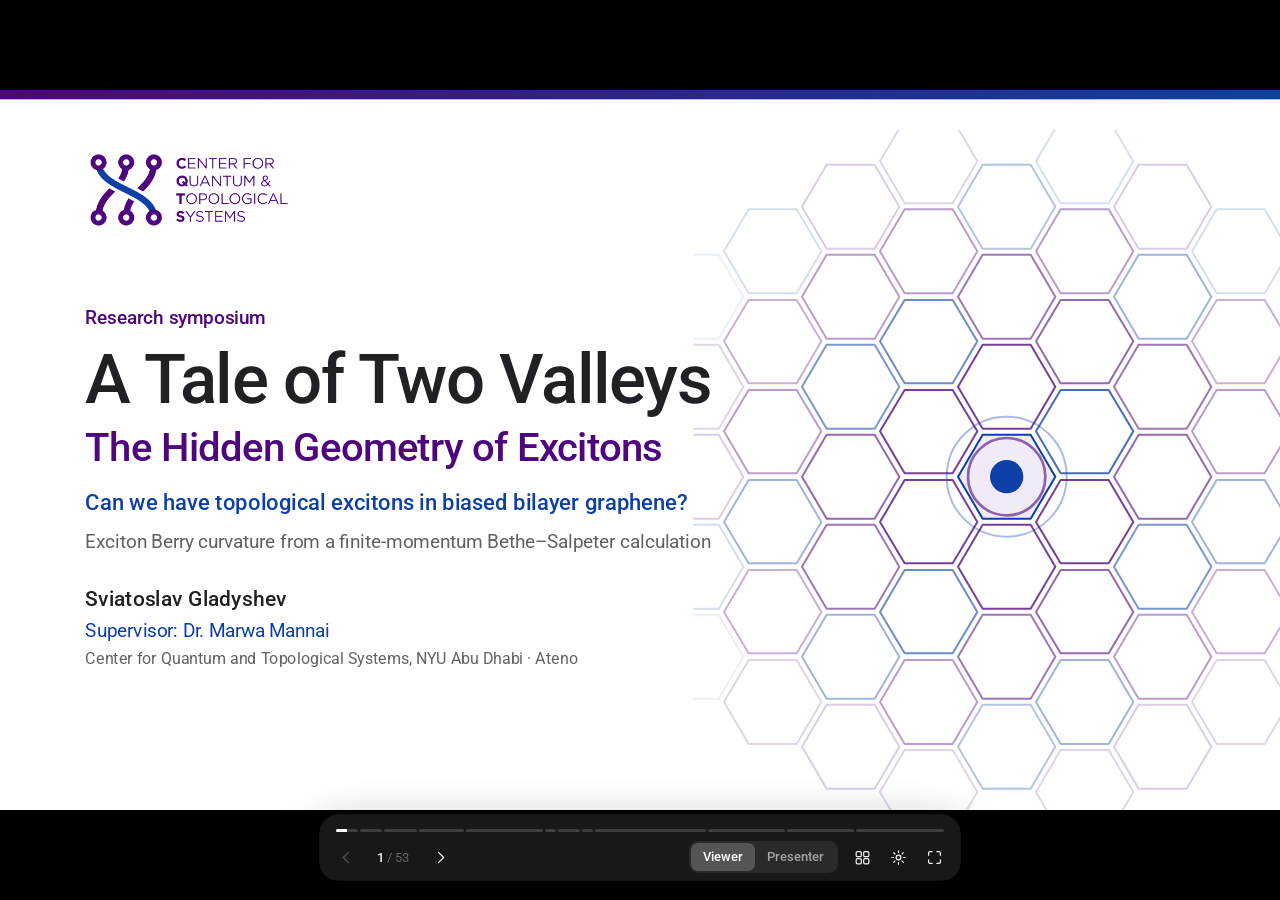
==== commit 25d7d91a: "Retitle the talk: A Tale of Two Valleys: The Hidden Geometry of Excitons Co-Authored-By: Claude Opus" ====
--- a/index.html
+++ b/index.html
@@ -3,11 +3,11 @@
 <head>
 <meta charset="utf-8">
 <meta name="viewport" content="width=device-width,initial-scale=1">
-<title>Topological Excitons in Biased Bilayer Graphene</title>
+<title>A Tale of Two Valleys: The Hidden Geometry of Excitons</title>
 <meta name="description" content="Research symposium talk, Center for Quantum and Topological Systems, NYU Abu Dhabi">
 <meta name="theme-color" content="#000000">
 <meta property="og:type" content="website">
-<meta property="og:title" content="Topological excitons in biased bilayer graphene">
+<meta property="og:title" content="A Tale of Two Valleys: The Hidden Geometry of Excitons">
 <meta property="og:description" content="Research symposium talk, Center for Quantum and Topological Systems, NYU Abu Dhabi">
 <meta property="og:image" content="https://sviatoslavgladyshev.github.io/cqts-exciton-talk/thumbs/cover.jpg">
 <link rel="icon" type="image/png" href="assets/favicon.png">
@@ -303,8 +303,8 @@
 <img src="assets/cqts-logo.png" alt="Center for Quantum and Topological Systems logo" style="position:absolute;left:120px;top:80px;width:328px;height:140px;object-fit:contain">
 <div style="display:flex;flex-direction:column;gap:20px;width:1000px">
 <p style="font-size:28px;font-weight:500;color:#4E057E">Research symposium</p>
-<h1 style="font-size:96px;font-weight:500;letter-spacing:-2px;line-height:1.05;color:#202124">Topological excitons in biased bilayer graphene</h1>
-<p style="font-size:40px;font-weight:500;line-height:1.25;color:#0D40A6">Can we have topological excitons in biased bilayer graphene?</p>
+<h1 style="font-size:104px;font-weight:500;letter-spacing:-2.5px;line-height:1.02;color:#202124">A Tale of Two Valleys<span style="display:block;font-size:60px;letter-spacing:-1px;line-height:1.15;padding-top:14px;color:#4E057E">The Hidden Geometry of Excitons</span></h1>
+<p style="font-size:33px;font-weight:500;line-height:1.25;color:#0D40A6;padding-top:8px">Can we have topological excitons in biased bilayer graphene?</p>
 <p style="font-size:28px;line-height:1.35;color:#5F6368">Exciton Berry curvature from a finite-momentum Bethe–Salpeter calculation</p>
 <div style="display:flex;flex-direction:column;gap:6px;padding-top:24px">
 <p style="font-size:32px;font-weight:500;color:#202124">Sviatoslav Gladyshev</p>
@@ -313,6 +313,7 @@
 </div>
 </div>
 <aside>[0:20] Title.
+The title borrows from Dickens, A Tale of Two Cities: here the two valleys are K and K′, and the hidden geometry is the Berry curvature of the excitons, which, as we will see, comes out opposite in the two valleys.
 The question of this talk is in blue: can we have topological excitons in biased bilayer graphene? By that I mean topology or quantum geometry of the exciton states themselves, as functions of the exciton's own centre-of-mass momentum Q, not the well-known topology of the electron bands.
 Since the last version of this talk I have carried out the calculation: a finite-momentum Bethe–Salpeter calculation in a four-orbital lattice model, followed by a non-Abelian Berry-curvature calculation for the lowest exciton states. So today the second half of the talk presents actual model results.
 Throughout I will keep four things apart: established electronic topology, published exciton physics, my own numerical model results, and what is still open. The work is supervised by Dr. Marwa Mannai at CQTS, NYU Abu Dhabi.</aside>
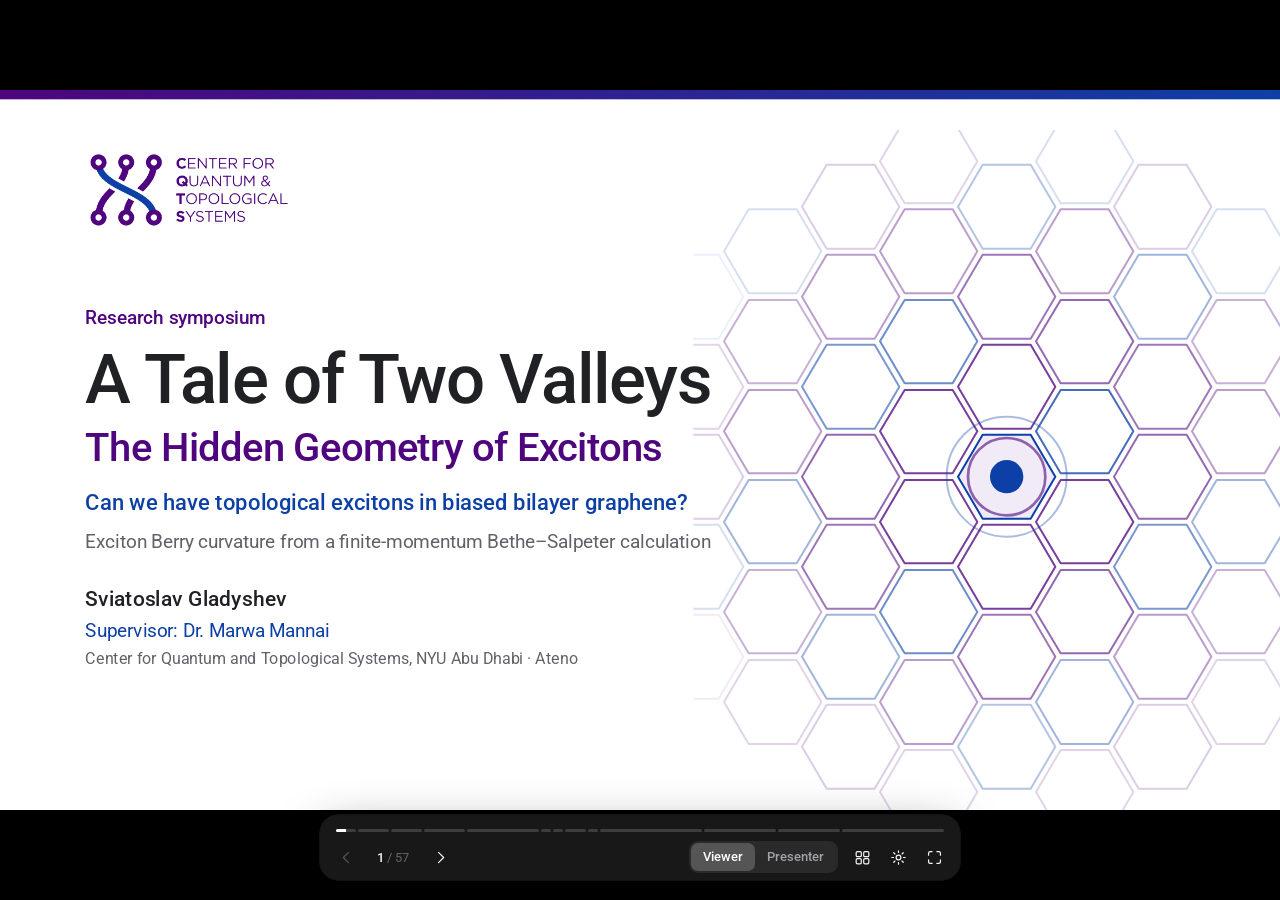
==== commit f3881c45: "Add applications: devices, WS2 spin currents, BLG in cavities, steering proposal New main-talk slide" ====
--- a/index.html
+++ b/index.html
@@ -316,7 +316,7 @@
 The title borrows from Dickens, A Tale of Two Cities: here the two valleys are K and K′, and the hidden geometry is the Berry curvature of the excitons, which, as we will see, comes out opposite in the two valleys.
 The question of this talk is in blue: can we have topological excitons in biased bilayer graphene? By that I mean topology or quantum geometry of the exciton states themselves, as functions of the exciton's own centre-of-mass momentum Q, not the well-known topology of the electron bands.
 Since the last version of this talk I have carried out the calculation: a finite-momentum Bethe–Salpeter calculation in a four-orbital lattice model, followed by a non-Abelian Berry-curvature calculation for the lowest exciton states. So today the second half of the talk presents actual model results.
-Throughout I will keep four things apart: established electronic topology, published exciton physics, my own numerical model results, and what is still open. The work is supervised by Dr. Marwa Mannai at CQTS, NYU Abu Dhabi.</aside>
+I will start from devices that already move excitons and polaritons, go through the electrons and the excitons of biased bilayer graphene, present my calculation, and end with where it could lead. Throughout I will keep four things apart: established electronic topology, published exciton and polariton physics, my own numerical model results, and what is still open. The work is supervised by Dr. Marwa Mannai at CQTS, NYU Abu Dhabi.</aside>
 </section>
 
 <section class="slide" id="why-excitons" data-transition="push" style="background:#FFFFFF;color:#202124;font-family:'Roboto', Arial, sans-serif;padding:128px 128px 160px;display:flex;flex-direction:column;justify-content:space-between;gap:48px">
@@ -335,35 +335,43 @@
 <aside>An exciton is an electron and a hole bound together, so it carries energy but no net charge. That makes it hard to steer with an ordinary voltage. Our hypothesis is that the geometry of the exciton band gives another handle on its motion, and that hypothesis is untested here.</aside>
 </section>
 
-<section class="slide" id="devices-1" data-section="Motivation and applications" data-transition="push" style="background:#FFFFFF;color:#202124;font-family:'Roboto', Arial, sans-serif;padding:128px 128px 160px;display:flex;flex-direction:column;gap:36px">
-<div style="display:flex;flex-direction:column;gap:12px">
-<p style="font-size:24px;font-weight:600;color:#4E057E">Applications · 1 of 2</p>
-<h2 style="font-size:64px;font-weight:500;line-height:1.05;letter-spacing:-2px">Excitons are already being routed and switched.</h2>
-</div><div style="display:flex;gap:36px;flex:1"><div data-build-in="rise 1 auto" style="flex:1;background:#F8F9FA;border-radius:20px;padding:28px;display:flex;flex-direction:column;gap:14px"><div style="display:flex;gap:12px"><p style="font-size:24px;font-weight:600;color:#FFFFFF;background:#188038;padding:4px 18px;border-radius:999px;white-space:nowrap">Working prototype</p><p style="font-size:24px;font-weight:600;color:#188038;border:2px solid #188038;padding:2px 16px;border-radius:999px;white-space:nowrap">Bare excitons</p></div><p style="font-size:40px;font-weight:500;letter-spacing:-1px;line-height:1.12">Nanoengineered optoexcitonic switch</p><p style="font-size:24px;font-weight:600;color:#4E057E;line-height:1.3">University of Michigan</p><p style="font-size:28px;line-height:1.32">Neutral excitons guided and gated in a nanoengineered device at room temperature.</p><p style="font-size:28px;line-height:1.32"><span style="color:#188038;font-weight:600">Why it matters:</span> neutral excitons can be routed and switched on a chip-scale structure.</p><p style="font-size:28px;line-height:1.32"><span style="color:#D93025;font-weight:600">Not:</span> <span style="color:#5F6368">topological transport, and not bilayer graphene.</span></p><p style="font-size:24px;line-height:1.3;margin-top:auto"><a href="https://doi.org/10.1021/acsnano.5c05057" target="_blank" rel="noopener" style="color:#0D40A6;text-decoration:none">Jiang et al., ACS Nano 19, 32123 (2025)</a></p></div><div data-build-in="rise 2 auto" style="flex:1;background:#F8F9FA;border-radius:20px;padding:28px;display:flex;flex-direction:column;gap:14px"><div style="display:flex;gap:12px"><p style="font-size:24px;font-weight:600;color:#FFFFFF;background:#188038;padding:4px 18px;border-radius:999px;white-space:nowrap">Working prototype</p><p style="font-size:24px;font-weight:600;color:#0D40A6;border:2px solid #0D40A6;padding:2px 16px;border-radius:999px;white-space:nowrap">Exciton-polaritons</p></div><p style="font-size:40px;font-weight:500;letter-spacing:-1px;line-height:1.12">Integrated polariton transistor</p><p style="font-size:24px;font-weight:600;color:#4E057E;line-height:1.3">IBM Research Europe – Zurich, ETH Zürich, AMO &amp; RWTH Aachen, Wuppertal</p><p style="font-size:28px;line-height:1.32">2 × 2 µm² device on silicon photonics: picosecond switching, amplification up to 60×, extinction up to 8:1.</p><p style="font-size:28px;line-height:1.32"><span style="color:#188038;font-weight:600">Why it matters:</span> exciton-based nonlinearity can be integrated with silicon photonics.</p><p style="font-size:28px;line-height:1.32"><span style="color:#D93025;font-weight:600">Not:</span> <span style="color:#5F6368">bare excitons, and not explicitly topological.</span></p><p style="font-size:24px;line-height:1.3;margin-top:auto"><a href="https://doi.org/10.1038/s41377-025-02050-2" target="_blank" rel="noopener" style="color:#0D40A6;text-decoration:none">Tassan et al., Light Sci. Appl. 15, 65 (2026)</a> · <a href="https://arxiv.org/abs/2404.01868" target="_blank" rel="noopener" style="color:#0D40A6;text-decoration:none">arXiv</a></p></div></div>
+
+
+<section class="slide" id="devices" data-section="Motivation and applications" data-transition="push" style="background:#FFFFFF;color:#202124;font-family:'Roboto', Arial, sans-serif;padding:128px 128px 160px;display:flex;flex-direction:column;gap:28px">
+<div style="display:flex;flex-direction:column;gap:12px;width:1600px"><p style="font-size:24px;font-weight:600;color:#4E057E">Motivation · devices that exist today</p><h2 style="font-size:64px;font-weight:500;line-height:1.05;letter-spacing:-2px">Excitons and polaritons already carry information.</h2></div><div style="display:flex;gap:22px;flex:1"><div data-build-in="rise 1 auto" style="flex:1;min-width:0;background:#F8F9FA;border-radius:20px;padding:22px 24px;display:flex;flex-direction:column;gap:10px"><div style="display:flex;gap:8px;flex-wrap:wrap"><p style="font-size:20px;font-weight:600;color:#FFFFFF;background:#188038;padding:3px 14px;border-radius:999px;white-space:nowrap">Experiment</p><p style="font-size:20px;font-weight:600;color:#188038;border:2px solid #188038;padding:1px 12px;border-radius:999px;white-space:nowrap">Bare excitons</p></div><div style="height:96px;flex:none;display:flex;align-items:center"><svg viewBox="0 0 340 100" width="340" height="100" aria-label="Animated sketch: excitons flowing along a guide through a gate"><rect x="10" y="44" width="320" height="12" rx="6" fill="#E6F4EA"/><rect x="196" y="22" width="14" height="56" rx="4" fill="#188038"><animate attributeName="opacity" values="1;1;0.15;0.15;1" keyTimes="0;0.45;0.5;0.95;1" dur="4s" repeatCount="indefinite"/></rect><text x="203" y="16" text-anchor="middle" font-size="15" fill="#5F6368" font-family="Roboto, Arial">gate</text><circle r="9" cy="50" fill="#188038"><animate attributeName="cx" values="24;186;186;24;186;320" keyTimes="0;0.3;0.45;0.5;0.72;0.95" dur="4s" repeatCount="indefinite"/><animate attributeName="opacity" values="1;1;0;0;1;1;0" keyTimes="0;0.44;0.45;0.5;0.51;0.94;0.95" dur="4s" repeatCount="indefinite"/></circle></svg></div><p style="font-size:30px;font-weight:500;letter-spacing:-0.5px;line-height:1.12">Optoexcitonic switch</p><p style="font-size:40px;font-weight:500;letter-spacing:-1px;line-height:1;color:#4E057E">Gated flow</p><p style="font-size:21px;font-weight:600;color:#5F6368;line-height:1.3">WSe₂ monolayer · room temperature</p><p style="font-size:23px;line-height:1.32">A light-engineered force drives excitons along a 1D guide; a gate switches the flow.</p><p style="font-size:22px;line-height:1.3"><span style="color:#C5221F;font-weight:600">Not:</span> <span style="color:#5F6368">topological, and not graphene.</span></p><p style="font-size:21px;line-height:1.3;margin-top:auto"><a href="https://doi.org/10.1021/acsnano.5c05057" target="_blank" rel="noopener" style="color:#0D40A6;text-decoration:none">Jiang et al., ACS Nano 19, 32123 (2025)</a></p></div><div data-build-in="rise 2 auto" style="flex:1;min-width:0;background:#F8F9FA;border-radius:20px;padding:22px 24px;display:flex;flex-direction:column;gap:10px"><div style="display:flex;gap:8px;flex-wrap:wrap"><p style="font-size:20px;font-weight:600;color:#FFFFFF;background:#188038;padding:3px 14px;border-radius:999px;white-space:nowrap">Experiment</p><p style="font-size:20px;font-weight:600;color:#0D40A6;border:2px solid #0D40A6;padding:1px 12px;border-radius:999px;white-space:nowrap">Polaritons</p></div><div style="height:96px;flex:none;display:flex;align-items:center"><svg viewBox="0 0 340 100" width="340" height="100" aria-label="Animated sketch: a seed cavity switching a transistor cavity"><rect x="30" y="30" width="44" height="44" rx="8" fill="none" stroke="#0D40A6" stroke-width="3"/><text x="52" y="94" text-anchor="middle" font-size="15" fill="#5F6368" font-family="Roboto, Arial">seed</text><rect x="160" y="30" width="44" height="44" rx="8" fill="none" stroke="#0D40A6" stroke-width="3"/><text x="182" y="94" text-anchor="middle" font-size="15" fill="#5F6368" font-family="Roboto, Arial">transistor</text><circle r="7" cy="52" fill="#0D40A6"><animate attributeName="cx" values="52;182;182" keyTimes="0;0.35;1" dur="3s" repeatCount="indefinite"/><animate attributeName="opacity" values="1;1;0;0" keyTimes="0;0.34;0.36;1" dur="3s" repeatCount="indefinite"/></circle><circle cx="182" cy="52" r="8" fill="#0D40A6" opacity="0.25"><animate attributeName="r" values="8;8;30;8" keyTimes="0;0.35;0.6;1" dur="3s" repeatCount="indefinite"/></circle><path d="M214 52 H320" stroke="#0D40A6" stroke-width="4" stroke-linecap="round" stroke-dasharray="6 10"><animate attributeName="opacity" values="0.1;0.1;1;0.1" keyTimes="0;0.38;0.6;1" dur="3s" repeatCount="indefinite"/></path><text x="300" y="40" text-anchor="middle" font-size="15" fill="#5F6368" font-family="Roboto, Arial">60×</text></svg></div><p style="font-size:30px;font-weight:500;letter-spacing:-0.5px;line-height:1.12">Polariton transistor</p><p style="font-size:40px;font-weight:500;letter-spacing:-1px;line-height:1;color:#4E057E">2 × 2 µm²</p><p style="font-size:21px;font-weight:600;color:#5F6368;line-height:1.3">Polymer in silicon-photonics cavities · room temperature</p><p style="font-size:23px;line-height:1.32">Picosecond switching, amplification up to 60×, on a chip.</p><p style="font-size:22px;line-height:1.3"><span style="color:#C5221F;font-weight:600">Not:</span> <span style="color:#5F6368">bare excitons; not topological.</span></p><p style="font-size:21px;line-height:1.3;margin-top:auto"><a href="https://doi.org/10.1038/s41377-025-02050-2" target="_blank" rel="noopener" style="color:#0D40A6;text-decoration:none">Tassan et al., Light Sci. Appl. 15, 65 (2026)</a></p></div><div data-build-in="rise 3 auto" style="flex:1;min-width:0;background:#F8F9FA;border-radius:20px;padding:22px 24px;display:flex;flex-direction:column;gap:10px"><div style="display:flex;gap:8px;flex-wrap:wrap"><p style="font-size:20px;font-weight:600;color:#FFFFFF;background:#188038;padding:3px 14px;border-radius:999px;white-space:nowrap">Experiment</p><p style="font-size:20px;font-weight:600;color:#0D40A6;border:2px solid #0D40A6;padding:1px 12px;border-radius:999px;white-space:nowrap">Polaritons</p></div><div style="height:96px;flex:none;display:flex;align-items:center"><svg viewBox="0 0 340 100" width="340" height="100" aria-label="Animated sketch: a spin-polarized polariton packet flipped by a NOT gate"><rect x="10" y="44" width="320" height="12" rx="6" fill="#F1EAF7"/><g><animateTransform attributeName="transform" type="translate" values="0 0;280 0" dur="3.2s" repeatCount="indefinite"/><circle cx="30" cy="50" r="11" fill="#C5221F"><animate attributeName="fill" values="#C5221F;#C5221F;#0D40A6;#0D40A6" keyTimes="0;0.5;0.52;1" dur="3.2s" repeatCount="indefinite"/></circle><path d="M30 33 a17 17 0 1 1 -12 5" fill="none" stroke="#5F6368" stroke-width="2.5"/></g><rect x="150" y="24" width="50" height="52" rx="8" fill="#FFFFFF" stroke="#4E057E" stroke-width="3"/><text x="175" y="56" text-anchor="middle" font-size="16" font-weight="600" fill="#4E057E" font-family="Roboto, Arial">NOT</text></svg></div><p style="font-size:30px;font-weight:500;letter-spacing:-0.5px;line-height:1.12">Polariton spin logic</p><p style="font-size:40px;font-weight:500;letter-spacing:-1px;line-height:1;color:#4E057E">60 µm</p><p style="font-size:21px;font-weight:600;color:#5F6368;line-height:1.3">Perovskite (FAPbBr₃) microcavity · room temperature</p><p style="font-size:23px;line-height:1.32">Optical spin Hall current over 60 µm; a NOT gate and a spin-polarized beam splitter.</p><p style="font-size:22px;line-height:1.3"><span style="color:#C5221F;font-weight:600">Not:</span> <span style="color:#5F6368">exciton Berry curvature: photonic spin–orbit coupling.</span></p><p style="font-size:21px;line-height:1.3;margin-top:auto"><a href="https://doi.org/10.1038/s41563-024-02028-2" target="_blank" rel="noopener" style="color:#0D40A6;text-decoration:none">Shi et al., Nat. Mater. 24, 56 (2025)</a></p></div><div data-build-in="rise 4 auto" style="flex:1;min-width:0;background:#F8F9FA;border-radius:20px;padding:22px 24px;display:flex;flex-direction:column;gap:10px"><div style="display:flex;gap:8px;flex-wrap:wrap"><p style="font-size:20px;font-weight:600;color:#FFFFFF;background:#188038;padding:3px 14px;border-radius:999px;white-space:nowrap">Experiment</p><p style="font-size:20px;font-weight:600;color:#0D40A6;border:2px solid #0D40A6;padding:1px 12px;border-radius:999px;white-space:nowrap">Polaritons</p></div><div style="height:96px;flex:none;display:flex;align-items:center"><svg viewBox="0 0 340 100" width="340" height="100" aria-label="Animated sketch: K and K-prime states moving in opposite directions along an interface"><path d="M10 50 H330" stroke="#DADCE0" stroke-width="3" stroke-dasharray="8 6"/><circle r="10" cy="40" fill="#0D40A6"><animate attributeName="cx" values="20;320" dur="3s" repeatCount="indefinite"/></circle><circle r="10" cy="62" fill="#C5221F"><animate attributeName="cx" values="320;20" dur="3s" repeatCount="indefinite"/></circle><text x="20" y="22" font-size="15" fill="#0D40A6" font-family="Roboto, Arial">K →</text><text x="320" y="94" text-anchor="end" font-size="15" fill="#C5221F" font-family="Roboto, Arial">← K′</text></svg></div><p style="font-size:30px;font-weight:500;letter-spacing:-0.5px;line-height:1.12">Valley routing</p><p style="font-size:40px;font-weight:500;letter-spacing:-1px;line-height:1;color:#4E057E">gap ≈ 9 meV</p><p style="font-size:21px;font-weight:600;color:#5F6368;line-height:1.3">Patterned perovskite valley-Hall lattice · room temperature</p><p style="font-size:23px;line-height:1.32">Topological kink states; K and K′ states propagate in opposite directions.</p><p style="font-size:22px;line-height:1.3"><span style="color:#C5221F;font-weight:600">Not:</span> <span style="color:#5F6368">excitonic topology: the lattice is engineered.</span></p><p style="font-size:21px;line-height:1.3;margin-top:auto"><a href="https://doi.org/10.1038/s41467-024-54658-4" target="_blank" rel="noopener" style="color:#0D40A6;text-decoration:none">Jin et al., Nat. Commun. 15, 10563 (2024)</a></p></div></div><div data-build-in="pop 5 auto" style="background:#F1EAF7;border:2px solid #4E057E;border-radius:20px;padding:16px 28px"><p style="font-size:28px;line-height:1.3">All four are working experiments. <b style="font-weight:600">None is bilayer graphene, and none uses the Berry curvature of the excitons themselves.</b></p></div><p style="position:absolute;right:128px;top:112px;font-size:24px;font-weight:600;color:#FFFFFF;background:#188038;padding:4px 18px;border-radius:999px;white-space:nowrap">Published experiments</p>
 <img src="assets/cqts-logo.png" alt="Center for Quantum and Topological Systems logo" style="position:absolute;right:120px;bottom:48px;width:131px;height:56px;object-fit:contain">
 <p style="position:absolute;right:283px;bottom:64px;width:100px;text-align:right;font-size:24px;color:#5F6368">3</p>
-<aside>[1:30] Why should anyone care whether excitons have band geometry? Because excitons are already being used to carry and switch signals.
-Left: the University of Michigan optoexcitonic switch. These are bare excitons: neutral electron–hole pairs that are guided and gated in a nanoengineered structure at room temperature. It is a working prototype. It is not topological and not bilayer graphene.
-Right: the integrated polariton transistor from IBM Research Zurich and collaborators. This is a different particle: an exciton-polariton, an exciton strongly mixed with a cavity photon. The device switches in picoseconds with gain, on a silicon-photonics platform. Again a working prototype, but polaritonic, not topological.
-Message: excitons carry energy and information without net charge. That makes them attractive for low-loss optoelectronics, but also hard to steer with a voltage. Band geometry is one candidate handle. None of these devices demonstrates topological exciton transport in biased bilayer graphene.</aside>
-</section>
-
-<section class="slide" id="devices-2" data-transition="push" style="background:#FFFFFF;color:#202124;font-family:'Roboto', Arial, sans-serif;padding:128px 128px 160px;display:flex;flex-direction:column;gap:32px">
-<div style="display:flex;flex-direction:column;gap:12px;width:1300px"><p style="font-size:24px;font-weight:600;color:#4E057E">Applications · 2 of 2</p><h2 style="font-size:64px;font-weight:500;line-height:1.05;letter-spacing:-2px">Topology and geometry are entering exciton physics.</h2></div><div style="display:flex;gap:28px;flex:1"><div data-build-in="rise 1 auto" style="flex:1;background:#F8F9FA;border-radius:20px;padding:24px 28px;display:flex;flex-direction:column;gap:12px"><div style="display:flex;gap:10px;flex-wrap:wrap"><p style="font-size:24px;font-weight:600;color:#FFFFFF;background:#E37400;padding:4px 16px;border-radius:999px;white-space:nowrap">In development</p><p style="font-size:24px;font-weight:600;color:#0D40A6;border:2px solid #0D40A6;padding:2px 14px;border-radius:999px;white-space:nowrap">Exciton-polaritons</p></div><p style="font-size:36px;font-weight:500;letter-spacing:-1px;line-height:1.12">PolArt neuromorphic accelerator</p><p style="font-size:24px;font-weight:600;color:#4E057E;line-height:1.3">EIC Pathfinder, 2024–2028, coordinated from the University of Warsaw</p><p style="font-size:26px;line-height:1.32">Aims to build hardware neural networks from polariton microcavities.</p><p style="font-size:26px;line-height:1.32"><span style="color:#188038;font-weight:600">Why it matters:</span> a funded effort is testing polaritons for computing hardware.</p><p style="font-size:26px;line-height:1.32"><span style="color:#D93025;font-weight:600">Not:</span> <span style="color:#5F6368">a finished or commercial chip. It is a research project.</span></p><p style="font-size:24px;line-height:1.3;margin-top:auto"><a href="https://www.polart-project.eu/" target="_blank" rel="noopener" style="color:#0D40A6;text-decoration:none">polart-project.eu</a> · <a href="https://cordis.europa.eu/project/id/101130304" target="_blank" rel="noopener" style="color:#0D40A6;text-decoration:none">CORDIS 101130304</a></p></div><div data-build-in="rise 2 auto" style="flex:1;background:#F8F9FA;border-radius:20px;padding:24px 28px;display:flex;flex-direction:column;gap:12px"><div style="display:flex;gap:10px;flex-wrap:wrap"><p style="font-size:24px;font-weight:600;color:#FFFFFF;background:#188038;padding:4px 16px;border-radius:999px;white-space:nowrap">Experiment</p><p style="font-size:24px;font-weight:600;color:#0D40A6;border:2px solid #0D40A6;padding:2px 14px;border-radius:999px;white-space:nowrap">Exciton-polaritons</p></div><p style="font-size:36px;font-weight:500;letter-spacing:-1px;line-height:1.12">Topological valley polaritons</p><p style="font-size:24px;font-weight:600;color:#4E057E;line-height:1.3">Nanyang Technological University, Tsinghua University and collaborators</p><p style="font-size:26px;line-height:1.32">Valley-polarized kink states in a patterned perovskite lattice at room temperature, gap ≈ 9 meV.</p><p style="font-size:26px;line-height:1.32"><span style="color:#188038;font-weight:600">Why it matters:</span> topological protection and exciton-based states can coexist at room temperature.</p><p style="font-size:26px;line-height:1.32"><span style="color:#D93025;font-weight:600">Not:</span> <span style="color:#5F6368">bare excitons, and not bilayer graphene.</span></p><p style="font-size:24px;line-height:1.3;margin-top:auto"><a href="https://doi.org/10.1038/s41467-024-54658-4" target="_blank" rel="noopener" style="color:#0D40A6;text-decoration:none">Jin et al., Nat. Commun. 15, 10563 (2024)</a></p></div><div data-build-in="rise 3 auto" style="flex:1;background:#F8F9FA;border-radius:20px;padding:24px 28px;display:flex;flex-direction:column;gap:12px"><div style="display:flex;gap:10px;flex-wrap:wrap"><p style="font-size:24px;font-weight:600;color:#FFFFFF;background:#5F6368;padding:4px 16px;border-radius:999px;white-space:nowrap">Theory</p><p style="font-size:24px;font-weight:600;color:#188038;border:2px solid #188038;padding:2px 14px;border-radius:999px;white-space:nowrap">Bare excitons</p></div><p style="font-size:36px;font-weight:500;letter-spacing:-1px;line-height:1.12">Topologically enhanced exciton transport</p><p style="font-size:24px;font-weight:600;color:#4E057E;line-height:1.3">Thompson et al.</p><p style="font-size:26px;line-height:1.32">Predicts that the quantum geometry of exciton bands can enhance exciton diffusion.</p><p style="font-size:26px;line-height:1.32"><span style="color:#188038;font-weight:600">Why it matters:</span> exciton band geometry is predicted to change how far excitons travel.</p><p style="font-size:26px;line-height:1.32"><span style="color:#D93025;font-weight:600">Not:</span> <span style="color:#5F6368">an experiment, and not protected edge transport.</span></p><p style="font-size:24px;line-height:1.3;margin-top:auto"><a href="https://doi.org/10.1038/s41467-025-66276-9" target="_blank" rel="noopener" style="color:#0D40A6;text-decoration:none">Thompson et al., Nat. Commun. 16, 11448 (2025)</a></p></div></div>
+<aside>[1:00] Before any mathematics: excitons and their light-dressed cousins, polaritons, are already used to move and process information in the lab. Four examples, all experiments, all at room temperature.
+First, the Michigan optoexcitonic switch: bare excitons in a WSe₂ monolayer, pushed along a one-dimensional guide by a light-engineered force and switched by a gate. Second, the integrated polariton transistor from IBM Research Zurich and collaborators: a polymer inside silicon-photonics cavities, two by two microns, switching in picoseconds with up to sixty-fold amplification. Third, polariton spin logic from Shi and colleagues: in a perovskite microcavity the circular polarization, which plays the role of spin, travels sixty microns, and they build a NOT gate and a spin-polarized beam splitter. Fourth, valley routing: a patterned perovskite lattice in which states from the two valleys travel in opposite directions along an interface.
+The tags matter. Three of the four are polaritons, not bare excitons. None is bilayer graphene. And none uses the Berry curvature of the exciton states themselves: the spin and valley effects here come from engineered photonic structures. Keep that in mind; my contribution is on the exciton side.
+The next slide is the experiment Dr. Mannai recommended to me, because it pushes the spin distance much further.</aside>
+</section>
+<section class="slide" id="shang" data-transition="push" style="background:#FFFFFF;color:#202124;font-family:'Roboto', Arial, sans-serif;padding:128px 128px 160px;display:flex;flex-direction:column;gap:28px">
+<div style="display:flex;flex-direction:column;gap:12px;width:1600px"><p style="font-size:24px;font-weight:600;color:#4E057E">Motivation · spin currents in polariton waveguides</p><h2 style="font-size:64px;font-weight:500;line-height:1.05;letter-spacing:-2px">Spin information travels 92 µm at room temperature.</h2></div><div style="display:flex;gap:44px;flex:1;min-height:0"><div style="width:800px;flex:none;display:flex;flex-direction:column;gap:12px"><div style="display:flex;gap:20px"><figure data-build-in="fade 1 auto" style="flex:1;display:flex;flex-direction:column;gap:8px;margin:0"><div style="position:relative"><img src="assets/ext-shang-8fold.jpg" alt="Measured map of the degree of circular polarization in a 20 micrometre square WS2 waveguide cavity, showing eight alternating yellow and blue lobes around the central pump spot" style="width:100%;display:block;border-radius:12px"></div><figcaption style="font-size:21px;line-height:1.3;color:#5F6368"><b style="color:#202124;font-weight:600">Eight spin domains</b> around the pump (red dot), 20 × 20 µm² cavity</figcaption></figure><figure data-build-in="fade 2 auto" style="flex:1;display:flex;flex-direction:column;gap:8px;margin:0"><div style="position:relative"><img src="assets/ext-shang-100um.jpg" alt="Measured map of the degree of circular polarization in a 100 micrometre square WS2 waveguide cavity, with polarization reaching the far side from the pump spot near the top edge" style="width:100%;display:block;border-radius:12px"></div><figcaption style="font-size:21px;line-height:1.3;color:#5F6368"><b style="color:#202124;font-weight:600">Spin across the cavity</b>, 100 × 100 µm², pump near the top edge</figcaption></figure></div><p style="font-size:21px;line-height:1.3;color:#5F6368">Colour: degree of circular polarization, yellow σ⁺ to blue σ⁻. Measured, hBN/WS₂/SiN/SiO₂.</p></div><div style="flex:1;display:flex;flex-direction:column;gap:18px;min-width:0"><div><p style="font-size:30px;line-height:1.25;color:#5F6368">Non-resonant pump · circular polarization above 75 % · nonlinear polaritons</p></div><div data-build-in="rise 3 auto" style="display:flex;gap:18px;align-items:flex-start"><p style="flex:none;width:46px;height:46px;border-radius:50%;background:#4E057E;color:#FFFFFF;font-size:26px;font-weight:600;display:flex;align-items:center;justify-content:center">1</p><p style="font-size:25px;line-height:1.32"><b style="font-weight:600">Bright excitons + guided light.</b> <span style="color:#3C4043">In-plane exciton dipoles mix with waveguide photons into polaritons that stay below the light cone, so they live longer and move faster.</span></p></div><div data-build-in="rise 4 auto" style="display:flex;gap:18px;align-items:flex-start"><p style="flex:none;width:46px;height:46px;border-radius:50%;background:#4E057E;color:#FFFFFF;font-size:26px;font-weight:600;display:flex;align-items:center;justify-content:center">2</p><p style="font-size:25px;line-height:1.32"><b style="font-weight:600">Dark excitons as the source.</b> <span style="color:#3C4043">Out-of-plane, lower-energy excitons fill up under ordinary pumping and feed quasi-TE and quasi-TM modes coherently, as if pumped by linearly polarized light.</span></p></div><div data-build-in="rise 5 auto" style="display:flex;gap:18px;align-items:flex-start"><p style="flex:none;width:46px;height:46px;border-radius:50%;background:#4E057E;color:#FFFFFF;font-size:26px;font-weight:600;display:flex;align-items:center;justify-content:center">3</p><p style="font-size:25px;line-height:1.32"><b style="font-weight:600">Light’s own spin–orbit coupling.</b> <span style="color:#3C4043">TE and TM modes propagate differently, turning linear into circular polarization: the optical spin Hall effect, with eight domains in a square cavity.</span></p></div></div></div><div data-build-in="pop 6 auto" style="background:#FEF7E0;border:2px solid #E37400;border-radius:20px;padding:14px 26px"><p style="font-size:25px;line-height:1.32"><b style="font-weight:600;color:#E37400">Different physics from ours:</b> the spin texture comes from photonic TE–TM splitting in WS₂, not from exciton Berry curvature, and not from bilayer graphene. <b style="font-weight:600">The link is motivation:</b> excitons carry spin and valley information over long distances, and dark states matter.</p></div><p style="position:absolute;right:128px;top:112px;font-size:24px;font-weight:600;color:#FFFFFF;background:#188038;padding:4px 18px;border-radius:999px;white-space:nowrap">Experiment · WS₂</p><p style="position:absolute;left:128px;bottom:64px;width:1340px;font-size:22px;line-height:1.3;color:#5F6368">Figure: Research Briefing, <a href="https://doi.org/10.1038/s41563-026-02802-4" target="_blank" rel="noopener" style="color:#0D40A6;text-decoration:none">Nat. Mater. (2026)</a>, © 2026 Shang, Q. et al. · Paper: <a href="https://doi.org/10.1038/s41563-026-02782-5" target="_blank" rel="noopener" style="color:#0D40A6;text-decoration:none">Q. Shang et al., Nat. Mater. (2026)</a></p>
 <img src="assets/cqts-logo.png" alt="Center for Quantum and Topological Systems logo" style="position:absolute;right:120px;bottom:48px;width:131px;height:56px;object-fit:contain">
 <p style="position:absolute;right:283px;bottom:64px;width:100px;text-align:right;font-size:24px;color:#5F6368">4</p>
-<aside>[1:30] Three more examples, now closer to topology and geometry. The pills say what each one is: development project, experiment or theory; and which particle: polaritons or bare excitons.
-PolArt is a European research project building neuromorphic hardware from polariton microcavities. It is in development, not a product.
-The perovskite experiment of Jin et al. shows topological valley kink states of exciton-polaritons at room temperature, with a gap of about 9 meV. This is an experiment, but with polaritons, in a patterned photonic lattice, not with bare excitons in bilayer graphene.
-Thompson et al. is a theory prediction for bare excitons: the quantum geometry of the exciton band can enhance diffusion. It is not an experiment and not protected edge transport.
-Together: geometry and topology are becoming useful words for exciton and polariton transport. But none of these is a demonstration of topological exciton transport in biased AB bilayer graphene. That gap is what motivates our calculation: first find out whether the exciton states there have geometry at all.</aside>
-</section>
-
+<aside>[1:15] This is the paper Dr. Mannai pointed me to, published in Nature Materials on the second of November: Shang and colleagues, spin currents in polariton waveguides driven by bright and dark excitons.
+The headline: spin-polarized polariton currents propagate 92 ± 1 micrometres at room temperature, with ordinary non-resonant pumping and a degree of circular polarization above 75 %. The authors' briefing says this is one to two orders of magnitude further than electron spins travel, while the polaritons keep their nonlinearity, which is what one needs for spin logic.
+How it works, in three steps. One: WS₂ monolayers sit on a silicon nitride waveguide. The bright excitons, whose dipoles lie in the plane, couple strongly to the guided light and form polaritons. Because the photons are below the light cone they cannot leak out, so the polaritons live longer and move faster than in a vertical cavity.
+Two, and this is the surprise: WS₂ also has dark excitons with out-of-plane dipoles at lower energy. A normal off-resonant laser fills them, and they act as a built-in, linearly polarized source that feeds a coherent superposition of quasi-TE and quasi-TM waveguide modes. Normally you need resonant excitation or a condensate for that.
+Three: TE and TM modes propagate differently. This photonic spin–orbit coupling rotates linear polarization into circular as the polaritons spread: the optical spin Hall effect. In a square cavity it gives the eight-domain spin texture on the left, which has not been seen in vertical cavities. On the right, spin reaches across a hundred-micron cavity.
+Why it matters for applications: the authors propose concatenated spin logic gates and integrated spin-polaritonic circuits; they also list what is missing, such as spin amplifiers and memories.
+And the honest caveat, in the orange box. The mechanism is the spin–orbit coupling of light modes. It is not the non-Abelian exciton Berry curvature I will show, and the material is WS₂, not bilayer graphene. What I take from it is motivation: excitons can carry spin and valley information over long distances, and dark excitons can matter in a real device. Figure from the Nature Materials research briefing, copyright the authors.</aside>
+</section>
+<section class="slide" id="why-blg" data-transition="push" style="background:#FFFFFF;color:#202124;font-family:'Roboto', Arial, sans-serif;padding:128px 128px 160px;display:flex;flex-direction:column;gap:28px">
+<div style="display:flex;flex-direction:column;gap:12px;width:1300px"><p style="font-size:24px;font-weight:600;color:#4E057E">Motivation · why biased bilayer graphene?</p><h2 style="font-size:64px;font-weight:500;line-height:1.05;letter-spacing:-2px">Bilayer graphene already works inside a cavity.</h2></div><div style="display:flex;gap:28px;flex:1;min-height:0"><div data-build-in="rise 1 auto" style="flex:1.12;background:#F8F9FA;border-radius:20px;padding:22px 26px;display:flex;gap:24px"><img src="assets/ext-helmrich-spectra.png" alt="Measured terahertz transmission spectra of bilayer graphene in a cavity for displacement fields from 0 to minus 0.32 volts per nanometre, with lower and upper polariton branches and the closing band gap marked" style="height:500px;width:auto;flex:none;align-self:center;border-radius:10px;background:#FFFFFF"><div style="display:flex;flex-direction:column;gap:12px;min-width:0"><div style="display:flex;gap:8px;flex-wrap:wrap"><p style="font-size:20px;font-weight:600;color:#FFFFFF;background:#188038;padding:3px 14px;border-radius:999px;white-space:nowrap">Experiment</p><p style="font-size:20px;font-weight:600;color:#4E057E;border:2px solid #4E057E;padding:1px 12px;border-radius:999px;white-space:nowrap">Bilayer graphene</p></div><p style="font-size:30px;font-weight:500;line-height:1.15">Dual-gated AB bilayer in a terahertz cavity</p><p style="font-size:23px;line-height:1.32">The gate field D tunes the gap through the cavity frequency. <b style="font-weight:600">Ultrastrong coupling, g/ω<sub>c</sub> ≈ 40 %.</b></p><p style="font-size:23px;line-height:1.32">A cavity-induced, <b style="font-weight:600">exciton-like state</b> is pulled out of the electron–hole continuum (LP).</p><p style="font-size:22px;line-height:1.3"><span style="color:#C5221F;font-weight:600">Not:</span> <span style="color:#5F6368">our exciton. The binding is photon-mediated, at meV-scale gaps, 5 K; no Coulomb excitons were resolved.</span></p><p style="font-size:20px;line-height:1.3;margin-top:auto"><a href="https://doi.org/10.1038/s41586-026-10609-1" target="_blank" rel="noopener" style="color:#0D40A6;text-decoration:none">Helmrich et al., Nature 654, 361 (2026)</a></p></div></div><div data-build-in="rise 2 auto" style="flex:1;background:#F8F9FA;border-radius:20px;padding:22px 26px;display:flex;flex-direction:column;gap:12px"><div style="display:flex;gap:8px;flex-wrap:wrap"><p style="font-size:20px;font-weight:600;color:#FFFFFF;background:#5F6368;padding:3px 14px;border-radius:999px;white-space:nowrap">Theory</p><p style="font-size:20px;font-weight:600;color:#4E057E;border:2px solid #4E057E;padding:1px 12px;border-radius:999px;white-space:nowrap">Biased bilayer graphene</p></div><p style="font-size:30px;font-weight:500;line-height:1.15">Exciton-polaritons tuned by the bias</p><img src="assets/ext-duarte-fig4.png" alt="Calculated exciton-polariton dispersion for biased bilayer graphene in a 10 micrometre microcavity at 100 meV bias: upper and lower branches anticross with the 1s and 2p excitons, with linewidths below" style="height:286px;width:auto;align-self:center;border-radius:10px;background:#FFFFFF"><p style="font-size:22px;line-height:1.3">Polariton branches (UB, LB), Hopfield mixing and Rabi splittings change with the bias. Shown at V<sub>g</sub> = 100 meV, as in our model.</p><p style="font-size:22px;line-height:1.3"><span style="color:#C5221F;font-weight:600">Not:</span> <span style="color:#5F6368">measured yet, and no exciton geometry.</span></p><p style="font-size:20px;line-height:1.3;margin-top:auto"><a href="https://doi.org/10.1103/PhysRevB.111.075411" target="_blank" rel="noopener" style="color:#0D40A6;text-decoration:none">Duarte et al., Phys. Rev. B 111, 075411 (2025)</a></p></div></div><div data-build-in="pop 3 auto" style="background:#F1EAF7;border:2px solid #4E057E;border-radius:20px;padding:14px 28px"><p style="font-size:27px;line-height:1.3">Experiment: the platform exists. Theory: the bias tunes its polaritons. <b style="font-weight:600">Missing: the geometry of the exciton states themselves.</b></p></div><p style="position:absolute;left:128px;bottom:64px;width:1360px;font-size:22px;line-height:1.3;color:#5F6368">Figures: Helmrich et al., arXiv:2408.00189 version, n = 0, 5 K (CC BY 4.0) · Duarte et al., arXiv:2502.06640, Fig. 4 (CC BY 4.0)</p>
+<img src="assets/cqts-logo.png" alt="Center for Quantum and Topological Systems logo" style="position:absolute;right:120px;bottom:48px;width:131px;height:56px;object-fit:contain">
+<p style="position:absolute;right:283px;bottom:64px;width:100px;text-align:right;font-size:24px;color:#5F6368">5</p>
+<aside>[0:45] Why bilayer graphene? Because it is tunable with a gate, and because it has already been put inside a cavity.
+Left, an experiment published in Nature this year by Helmrich, Imamoğlu, Nova and colleagues at ETH Zürich. They put dual-gated AB bilayer graphene under a terahertz bow-tie resonator. The displacement field tunes the band gap through the cavity frequency, and they reach ultrastrong coupling, about forty percent of the photon frequency. Most strikingly, a cavity-induced, exciton-like state is pulled out of the continuum of electron–hole transitions: that is the lower polariton labelled LP. Two cautions: this binding is mediated by the cavity photons, at gaps of a few meV and at 5 K, and they did not resolve ordinary Coulomb excitons. So it is not the 70 meV exciton doublet of my calculation.
+Right, theory: Duarte and colleagues predict exciton-polaritons in biased bilayer graphene in an optical microcavity. The panel shows the upper and lower branches anticrossing with the exciton lines at a bias of 100 meV, which happens to be the bias I use. The bias changes the exciton energy, the light–matter mixing and the Rabi splitting. This is a prediction, not a measurement, and it treats the excitons through a fitted Elliott model, with no geometry.
+So the platform exists and the bias can tune it. What nobody had computed is the geometry of the exciton states themselves. To get there we need the electrons first.</aside>
+</section>
 <section class="slide" id="bbg-hamiltonian" data-transition="push" data-section="Biased bilayer graphene" style="background:#FFFFFF;color:#202124;font-family:'Roboto', Arial, sans-serif;padding:128px 128px 160px;display:flex;flex-direction:column;gap:32px">
 <div style="display:flex;flex-direction:column;gap:12px;width:1300px"><p style="font-size:24px;font-weight:600;color:#4E057E">Biased bilayer graphene · 1 · the Hamiltonian</p><h2 style="font-size:64px;font-weight:500;line-height:1.05;letter-spacing:-2px">Four orbitals and one gate-controlled bias.</h2></div><div style="display:flex;gap:56px;align-items:center;flex:1"><div data-build-in="fade 1 auto" style="width:640px;flex:none"><svg viewBox="0 0 640 440" width="640" height="440" role="img" aria-label="Side view of AB-stacked bilayer graphene: top layer sites A1 and B1 at plus U over 2, bottom layer sites A2 and B2 at minus U over 2; gamma0 within layers, gamma1 vertical dimer bond between B1 and A2, gamma3 skew bond between A1 and B2; perpendicular field arrow"><line x1="40" y1="130" x2="600" y2="130" stroke="#DADCE0" stroke-width="3"/><line x1="40" y1="330" x2="600" y2="330" stroke="#DADCE0" stroke-width="3"/><line x1="150" y1="130" x2="320" y2="130" stroke="#4E057E" stroke-width="6"/><line x1="320" y1="330" x2="490" y2="330" stroke="#4E057E" stroke-width="6"/><line x1="320" y1="130" x2="320" y2="330" stroke="#0D40A6" stroke-width="6"/><line x1="150" y1="130" x2="490" y2="330" stroke="#E37400" stroke-width="4" stroke-dasharray="12 10"/><circle cx="150" cy="130" r="34" fill="#4E057E"/><circle cx="320" cy="130" r="34" fill="#7B3FA6"/><circle cx="320" cy="330" r="34" fill="#3D6BC2"/><circle cx="490" cy="330" r="34" fill="#0D40A6"/><g font-family="Roboto, Arial, sans-serif" font-size="28" font-weight="600" fill="#FFFFFF" text-anchor="middle"><text x="150" y="140">A₁</text><text x="320" y="140">B₁</text><text x="320" y="340">A₂</text><text x="490" y="340">B₂</text></g><g font-family="Roboto, Arial, sans-serif" font-size="28" fill="#202124"><text x="215" y="112">γ₀</text><text x="395" y="372">γ₀</text><text x="334" y="238" fill="#0D40A6">γ₁</text><text x="410" y="252" fill="#E37400">γ₃</text><text x="540" y="120" fill="#4E057E">+U/2</text><text x="540" y="320" fill="#0D40A6">−U/2</text><text x="8" y="120" font-size="24" fill="#5F6368">layer 1</text><text x="8" y="320" font-size="24" fill="#5F6368">layer 2</text></g><line x1="610" y1="300" x2="610" y2="170" stroke="#5F6368" stroke-width="4"/><path d="M598 184 L610 160 L622 184 Z" fill="#5F6368"/><text x="636" y="420" text-anchor="end" font-family="Roboto, Arial, sans-serif" font-size="26" fill="#5F6368">E field</text></svg></div><div style="flex:1;display:flex;flex-direction:column;gap:22px"><div data-build-in="rise 2 auto" style="background:#F1EAF7;border:2px solid #4E057E;border-radius:20px;padding:22px 28px;display:flex;justify-content:center"><img src="assets/eq-r-ham-accent.png" alt="Four-by-four Hamiltonian in the basis A1, B1, A2, B2: plus or minus U over 2 on the diagonal, minus gamma0 g within each layer, gamma1 between B1 and A2, minus gamma3 g between A1 and B2" style="width:680px;height:207px;object-fit:contain"></div><div data-build-in="rise 3 auto" style="display:flex;justify-content:center"><img src="assets/eq-r-g.png" alt="g of k is the sum over the three nearest-neighbour vectors of exp(i k dot delta j); near valley K, g is approximately minus root 3 a over 2 times (px minus i py)" style="width:644px;height:89px;object-fit:contain"></div><p data-build-in="rise 4 auto" style="font-size:28px;line-height:1.35;color:#5F6368">γ₀ = 3.0 eV, γ₁ = 0.40 eV, γ₃ = 0.30 eV, a = 2.46 Å. The perpendicular field enters only as the layer potential ±U/2.</p></div></div><p style="position:absolute;right:128px;top:112px;font-size:24px;font-weight:600;color:#FFFFFF;background:#0D40A6;padding:4px 18px;border-radius:999px;white-space:nowrap">Established model</p><p style="position:absolute;left:128px;bottom:64px;width:1340px;font-size:24px;color:#5F6368">Basis (A₁, B₁, A₂, B₂) · lattice form used for the whole Brillouin zone · <a href="#" data-go="hamiltonian" style="color:#0D40A6;text-decoration:none">Appendix A: continuum form and derivations</a></p>
 <img src="assets/cqts-logo.png" alt="Center for Quantum and Topological Systems logo" style="position:absolute;right:120px;bottom:48px;width:131px;height:56px;object-fit:contain">
-<p style="position:absolute;right:283px;bottom:64px;width:100px;text-align:right;font-size:24px;color:#5F6368">5</p>
-<aside>[1:15] The electronic starting point. AB bilayer graphene has four carbon sites per unit cell: A1 and B1 in the top layer, A2 and B2 in the bottom layer. B1 sits directly above A2, and that pair forms the strong vertical dimer bond γ1 = 0.4 eV. γ0 = 3 eV is the usual in-plane hopping, and γ3 = 0.3 eV is the skew hop between the two non-dimer sites, which causes trigonal warping.
+<p style="position:absolute;right:283px;bottom:64px;width:100px;text-align:right;font-size:24px;color:#5F6368">6</p>
+<aside>[1:10] The electronic starting point. AB bilayer graphene has four carbon sites per unit cell: A1 and B1 in the top layer, A2 and B2 in the bottom layer. B1 sits directly above A2, and that pair forms the strong vertical dimer bond γ1 = 0.4 eV. γ0 = 3 eV is the usual in-plane hopping, and γ3 = 0.3 eV is the skew hop between the two non-dimer sites, which causes trigonal warping.
 A perpendicular electric field is represented by a layer potential: +U/2 on the top layer and −U/2 on the bottom layer. That is the only place the gate enters the model.
 The matrix is written with the lattice structure factor g(k), the sum over the three nearest-neighbour vectors. This form is valid across the whole Brillouin zone, which the exciton calculation needs because the screening and exchange sums run over the entire zone, including both valleys K and K′. Near K, g is approximately −(√3a/2)(px − i py), and the matrix reduces exactly to the continuum Hamiltonian used in my earlier analytic work. The code checks this numerically to 10⁻¹¹ eV. The full continuum derivations are in Appendix A.
 This is the established tight-binding model of McCann and Koshino; the parameter values are standard, not fitted to a device.</aside>
@@ -385,9 +393,9 @@
 </div>
 <p style="position:absolute;left:128px;bottom:64px;width:1300px;font-size:24px;color:#5F6368">Gap: Sauer &amp; Pedersen (DFT) · Plot: author’s four-band model, γ₀ = 3.0, γ₁ = 0.40, γ₃ = 0.30 eV</p>
 <img src="assets/cqts-logo.png" alt="Center for Quantum and Topological Systems logo" style="position:absolute;right:120px;bottom:48px;width:131px;height:56px;object-fit:contain">
-<p style="position:absolute;right:283px;bottom:64px;width:100px;text-align:right;font-size:24px;color:#5F6368">6</p>
+<p style="position:absolute;right:283px;bottom:64px;width:100px;text-align:right;font-size:24px;color:#5F6368">7</p>
 <p style="position:absolute;right:128px;top:112px;font-size:24px;font-weight:600;color:#FFFFFF;background:#0D40A6;padding:4px 18px;border-radius:999px;white-space:nowrap">Published gap · model bands</p>
-<aside>[1:15] The bands. Without bias the two low-energy bands touch at K and K′ and are approximately parabolic, with effective mass m* ≈ γ1/2v², because the dimer orbitals are pushed away to ±γ1. γ3 adds trigonal warping very close to the touching point (Appendix A).
+<aside>[1:05] The bands. Without bias the two low-energy bands touch at K and K′ and are approximately parabolic, with effective mass m* ≈ γ1/2v², because the dimer orbitals are pushed away to ±γ1. γ3 adds trigonal warping very close to the touching point (Appendix A).
 Switching on U opens a gap. The formula on the slide is the leading-order two-band result: E ≈ ±√(U²/4 + (ħ²p²/2m*)²). The full four-band result has a slight Mexican-hat shape, so the band edge sits on a small ring rather than exactly at K; the animation, from the four-band model, shows this as U sweeps up to 300 meV and back.
 Published DFT gives gaps up to about 300 meV at strong fields (Sauer and Pedersen). For the exciton calculation I fix U = 100 meV. In the discretized model the lowest electron–hole pair energy at Q = 0 is about 93 meV, which will be the continuum threshold in the results.
 Key point for later: the conduction and valence states near K and K′ are what the exciton is built from, so their energies and their wavefunctions both matter.</aside>
@@ -401,7 +409,7 @@
 <div style="display:flex;gap:40px;align-items:center"><img src="assets/anim-berry.gif" alt="Animation: conduction-band Berry curvature in K and K prime as U sweeps between plus and minus 100 meV; lobes flip sign with U and the valleys are always opposite" style="width:1040px;height:537px;object-fit:contain"><div style="flex:1;display:flex;flex-direction:column;gap:20px"><div data-build-in="pop 1 auto" style="background:#F1EAF7;border:2px solid #4E057E;border-radius:20px;padding:22px 28px;display:flex;justify-content:center"><img src="assets/eq-ch4-accent.png" alt="C plus or minus in valley K equals minus or plus sign of U; C in K prime equals minus C in K" style="width:522px;height:63px;object-fit:contain"></div><div data-build-in="rise 2 auto" style="display:grid;grid-template-columns:150px 1fr 1fr;row-gap:10px;font-size:30px;text-align:center"><p style="color:#5F6368;font-size:24px;text-align:left">conduction</p><p style="font-weight:600">K</p><p style="font-weight:600">K′</p><p style="text-align:left">U &gt; 0</p><p style="color:#0D40A6;font-weight:600">−1</p><p style="color:#C5221F;font-weight:600">+1</p><p style="text-align:left">U &lt; 0</p><p style="color:#C5221F;font-weight:600">+1</p><p style="color:#0D40A6;font-weight:600">−1</p></div><p data-build-in="rise 3 auto" style="font-size:28px;line-height:1.35;color:#5F6368">Valleys cancel, so the total Chern number is zero; the valley difference is what reverses with the bias.</p></div></div>
 <p style="position:absolute;left:128px;bottom:64px;width:1340px;font-size:24px;color:#5F6368">Author’s two-band model · U from +100 to −100 meV · blue Ω &lt; 0, red Ω &gt; 0 · <a href="#" data-go="chern" style="color:#0D40A6;text-decoration:none">Appendix A: Chern derivation</a></p>
 <img src="assets/cqts-logo.png" alt="Center for Quantum and Topological Systems logo" style="position:absolute;right:120px;bottom:48px;width:131px;height:56px;object-fit:contain">
-<p style="position:absolute;right:283px;bottom:64px;width:100px;text-align:right;font-size:24px;color:#5F6368">7</p>
+<p style="position:absolute;right:283px;bottom:64px;width:100px;text-align:right;font-size:24px;color:#5F6368">8</p>
 <p style="position:absolute;right:128px;top:112px;font-size:24px;font-weight:600;color:#FFFFFF;background:#0D40A6;padding:4px 18px;border-radius:999px;white-space:nowrap">Established physics · derived here</p>
 <aside>[1:30] Electronic topology, which is established physics; I re-derived it as my starting point.
 The Berry curvature Ω(k) of the conduction band acts like a magnetic field in momentum space. The animation shows it in both valleys as U sweeps from +100 to −100 meV: it is concentrated near the band edge, it has three lobes because of trigonal warping, it is opposite in K and K′ by time reversal, and it flips sign when the bias reverses.
@@ -417,7 +425,7 @@
 <iframe class="embed" title="Live illustration" data-src="embed-recreation.html" style="position:absolute;left:128px;top:270px;width:1664px;height:660px;border:0"></iframe>
 <p style="position:absolute;left:128px;bottom:64px;width:1300px;font-size:24px;color:#5F6368">Schematic · illustrative · not a computed result · not to scale</p>
 <img src="assets/cqts-logo.png" alt="Center for Quantum and Topological Systems logo" style="position:absolute;right:120px;bottom:48px;width:131px;height:56px;object-fit:contain">
-<p style="position:absolute;right:283px;bottom:64px;width:100px;text-align:right;font-size:24px;color:#5F6368">8</p>
+<p style="position:absolute;right:283px;bottom:64px;width:100px;text-align:right;font-size:24px;color:#5F6368">9</p>
 <p style="position:absolute;right:128px;top:112px;font-size:24px;font-weight:600;color:#FFFFFF;background:#5F6368;padding:4px 18px;border-radius:999px;white-space:nowrap">Schematic</p>
 <aside>[0:45] This is my existing animation, unchanged: a cartoon, not a calculation.
 Light creates an electron in the conduction band and leaves a hole in the valence band. Coulomb attraction binds them into an exciton, a neutral composite that moves as one object.
@@ -431,9 +439,9 @@
 <h2 style="font-size:64px;font-weight:500;line-height:1.05;letter-spacing:-2px">A composite boson with its own momentum Q.</h2>
 </div><div style="display:flex;gap:40px;flex:1"><div data-build-in="rise 1 auto" style="flex:1;background:#F8F9FA;border-top:6px solid #188038;border-radius:20px;padding:32px;display:flex;flex-direction:column;gap:14px"><p style="font-size:44px;font-weight:500;color:#188038;letter-spacing:-1px">Bare exciton</p><p style="font-size:32px;line-height:1.35">Electron plus hole, bound by Coulomb attraction.</p><p style="font-size:30px;line-height:1.35;color:#5F6368">Approximately bosonic at low density, when pairs do not overlap. This talk is about these.</p></div><div data-build-in="rise 2 auto" style="flex:1;background:#F8F9FA;border-top:6px solid #0D40A6;border-radius:20px;padding:32px;display:flex;flex-direction:column;gap:14px"><p style="font-size:44px;font-weight:500;color:#0D40A6;letter-spacing:-1px">Exciton-polariton</p><p style="font-size:32px;line-height:1.35">Exciton strongly coupled to a confined photon.</p><p style="font-size:30px;line-height:1.35;color:#5F6368">Part light, part matter. It needs a cavity or similar structure, so its physics differs from a bare exciton.</p></div></div><div data-build-in="rise 3 auto" style="background:#F8F9FA;border-radius:20px;padding:24px 28px;display:flex;align-items:center;gap:32px"><p style="font-size:30px;line-height:1.3;width:520px;flex:none"><b style="font-weight:600">Centre-of-mass momentum.</b> <span style="color:#5F6368">Every pair in one exciton state shares the same total momentum.</span></p><img src="assets/eq-r-comp.png" alt="electron at k plus Q over 2, valence state at k minus Q over 2, pair momentum Q" style="width:992px;height:34px;object-fit:contain"></div><div data-build-in="pop 4 auto" style="background:#F1EAF7;border:2px solid #4E057E;border-radius:20px;padding:20px 32px"><p style="font-size:30px;line-height:1.35">Being bosonic does <b style="font-weight:600">not</b> imply condensation, topological order or fault-tolerant transport.</p></div><p style="position:absolute;right:128px;top:112px;font-size:24px;font-weight:600;color:#FFFFFF;background:#0D40A6;padding:4px 18px;border-radius:999px;white-space:nowrap">Established physics</p>
 <img src="assets/cqts-logo.png" alt="Center for Quantum and Topological Systems logo" style="position:absolute;right:120px;bottom:48px;width:131px;height:56px;object-fit:contain">
-<p style="position:absolute;right:283px;bottom:64px;width:100px;text-align:right;font-size:24px;color:#5F6368">9</p>
-<aside>[0:45] What kind of particle is an exciton? Two fermions bound together. At low density, when the pairs do not overlap, they behave approximately as bosons; at high density the fermionic constituents matter again.
-A bare exciton is just the electron–hole pair; that is what this talk is about. An exciton-polariton additionally mixes in a cavity photon, so its dispersion, mass and lifetime are different. The device examples earlier were mostly polaritons.
+<p style="position:absolute;right:283px;bottom:64px;width:100px;text-align:right;font-size:24px;color:#5F6368">10</p>
+<aside>[0:30] What kind of particle is an exciton? Two fermions bound together. At low density, when the pairs do not overlap, they behave approximately as bosons; at high density the fermionic constituents matter again.
+A bare exciton is just the electron–hole pair; that is what this talk is about. An exciton-polariton additionally mixes in a cavity photon, so its dispersion, mass and lifetime are different. The device examples at the start were mostly polaritons, and the WS₂ experiment was polaritons too.
 The crucial new variable is Q, the centre-of-mass momentum of the pair. In my calculation I use the symmetric convention: the electron sits at k + Q/2 and the valence state is at k − Q/2, so the pair carries total momentum Q while k labels the relative motion. Each exciton state is a band E_S(Q), and exciton topology means Berry curvature and Chern numbers in Q, not in the electron momentum k.
 Bosonic statistics alone gives none of condensation, topological order or protected transport.</aside>
 </section>
@@ -441,8 +449,8 @@
 <section class="slide" id="bse-main" data-transition="push" style="background:#FFFFFF;color:#202124;font-family:'Roboto', Arial, sans-serif;padding:128px 128px 160px;display:flex;flex-direction:column;gap:32px">
 <div style="display:flex;flex-direction:column;gap:12px;width:1300px"><p style="font-size:24px;font-weight:600;color:#4E057E">Excitons · the finite-Q Bethe–Salpeter equation</p><h2 style="font-size:64px;font-weight:500;line-height:1.05;letter-spacing:-2px">From electron–hole pairs to exciton bands.</h2></div><div style="display:flex;flex-direction:column;gap:26px;flex:1;justify-content:center"><div data-build-in="rise 1 auto" style="display:flex;align-items:center;gap:40px"><div style="width:1000px;flex:none;background:#F8F9FA;border-left:6px solid #4E057E;border-radius:16px;padding:22px 28px"><img src="assets/eq-r-x.png" alt="Exciton state X S of Q equals the sum over k, c, v of A S k c v of Q times c dagger c at k plus Q over 2 times c v at k minus Q over 2 acting on the ground state" style="width:714px;height:80px;object-fit:contain"></div><p style="flex:1;font-size:28px;line-height:1.3;color:#5F6368">A superposition of electron–hole pairs, all with total momentum Q.</p></div><div data-build-in="rise 2 auto" style="display:flex;align-items:center;gap:40px"><div style="width:1000px;flex:none;background:#F8F9FA;border-left:6px solid #0D40A6;border-radius:16px;padding:22px 28px;display:flex;flex-direction:column;gap:12px"><img src="assets/eq-r-bse.png" alt="Finite-Q Bethe-Salpeter equation in the Tamm-Dancoff approximation: pair energy difference minus direct kernel plus twice the exchange kernel acting on A gives E S of Q times A" style="width:938px;height:77px;object-fit:contain"><img src="assets/eq-r-idx.png" alt="index i stands for k, c, v: two valence times two conduction equals four transitions per k" style="width:779px;height:29px;object-fit:contain"></div><p style="flex:1;font-size:28px;line-height:1.3;color:#5F6368">Pair energies, minus screened attraction K<sup>d</sup>, plus singlet exchange 2K<sup>x</sup>.</p></div><div data-build-in="pop 3 auto" style="display:flex;align-items:center;gap:40px"><div style="width:1000px;flex:none;background:#F1EAF7;border:2px solid #4E057E;border-radius:20px;padding:22px 28px"><p style="font-size:30px;line-height:1.35">Output: energies <b style="font-weight:600;color:#188038">E<sub>S</sub>(Q)</b> and weights <b style="font-weight:600">A<sup>S</sup>(Q)</b>. The geometry needs the weights <i>and</i> the electron Bloch states they multiply.</p></div><p style="flex:1;font-size:28px;line-height:1.3;color:#5F6368">Exchange couples K and K′ excitons.</p></div></div><p style="position:absolute;right:128px;top:112px;font-size:24px;font-weight:600;color:#FFFFFF;background:#0D40A6;padding:4px 18px;border-radius:999px;white-space:nowrap">Established method</p><p style="position:absolute;left:128px;bottom:64px;width:1340px;font-size:24px;color:#5F6368"><a href="#" data-go="bse" style="color:#0D40A6;text-decoration:none">Appendix B: exciton mathematics</a> · <a href="#" data-go="bk-kernels" style="color:#0D40A6;text-decoration:none">Appendix C: kernels and screening used here</a></p>
 <img src="assets/cqts-logo.png" alt="Center for Quantum and Topological Systems logo" style="position:absolute;right:120px;bottom:48px;width:131px;height:56px;object-fit:contain">
-<p style="position:absolute;right:283px;bottom:64px;width:100px;text-align:right;font-size:24px;color:#5F6368">10</p>
-<aside>[1:30] The method that turns electron bands into exciton bands.
+<p style="position:absolute;right:283px;bottom:64px;width:100px;text-align:right;font-size:24px;color:#5F6368">11</p>
+<aside>[1:20] The method that turns electron bands into exciton bands.
 First line: an exciton state at centre-of-mass momentum Q is a superposition of electron–hole pairs. c† creates an electron in conduction band c at k + Q/2; c removes an electron from valence band v at k − Q/2, which leaves the hole. The coefficients A are the exciton envelope in the space of pairs. In my calculation there are two conduction and two valence bands, so four transitions at every k, and k runs over the whole Brillouin zone, so both valleys are in the same matrix.
 Second line: the Bethe–Salpeter equation in the Tamm–Dancoff approximation. The diagonal is the pair energy E_c(k+Q/2) − E_v(k−Q/2). K^d is the direct term: the screened Coulomb attraction between electron and hole, which binds them. K^x is the exchange term: the electron–hole pair annihilating and re-creating, which is repulsive; the factor 2 is for spin singlets. Exchange can transfer the pair between valleys, so it couples K and K′ excitons.
 Output: exciton energies E_S(Q) — the exciton bands — and the weights A. A point to keep in mind: the coefficients A are defined relative to a choice of phase for each electronic Bloch state, so the geometry cannot be obtained from A alone. It needs A together with the Bloch states. I will come back to this in the results.
@@ -459,17 +467,18 @@
 <div style="flex:1;display:flex;flex-direction:column;gap:24px">
 <p style="font-size:110px;font-weight:500;letter-spacing:-2px;line-height:1;color:#4E057E">240 mV/Å</p>
 <p style="font-size:32px;line-height:1.4;color:#5F6368">Dark and bright excitons swap order. The crossing barely moves between suspended and hBN-encapsulated samples.</p>
-<div style="background:#FFFFFF;border:2px solid #4E057E;border-radius:20px;padding:20px 24px;display:flex;flex-direction:column;gap:8px"><p style="font-size:24px;font-weight:600;color:#4E057E">This work · model, U = 100 meV</p><p style="font-size:26px;line-height:1.35">Our lowest doublet is optically weak: ≈ 0.14 of the dipole strength of the brightest of the six lowest states (456-point check grid). No field sweep, so no crossing is claimed.</p></div>
+<div style="background:#FFFFFF;border:2px solid #4E057E;border-radius:20px;padding:20px 24px;display:flex;flex-direction:column;gap:8px"><p style="font-size:24px;font-weight:600;color:#4E057E">This work · model, U = 100 meV</p><p style="font-size:26px;line-height:1.35">Our lowest doublet is optically weak: ≈ 0.14 of the dipole strength of the brightest of the six lowest states (456-point check grid). No field sweep, so no crossing is claimed.</p></div><p style="font-size:24px;line-height:1.35;color:#5F6368"><b style="color:#188038;font-weight:600">Dark states matter in devices too:</b> out-of-plane dark excitons drive the <a href="#" data-go="shang" style="color:#0D40A6;text-decoration:none">WS₂ spin currents</a>. Different material, different mechanism.</p>
 </div>
 </div>
 <p style="position:absolute;left:128px;bottom:64px;width:1300px;font-size:24px;color:#5F6368">Figure: <a href="https://doi.org/10.1103/PhysRevB.105.115416" target="_blank" rel="noopener" style="color:#0D40A6;text-decoration:none">Sauer &amp; Pedersen, Phys. Rev. B 105, 115416 (2022)</a></p>
 <img src="assets/cqts-logo.png" alt="Center for Quantum and Topological Systems logo" style="position:absolute;right:120px;bottom:48px;width:131px;height:56px;object-fit:contain">
-<p style="position:absolute;right:283px;bottom:64px;width:100px;text-align:right;font-size:24px;color:#5F6368">11</p>
+<p style="position:absolute;right:283px;bottom:64px;width:100px;text-align:right;font-size:24px;color:#5F6368">12</p>
 <p style="position:absolute;right:128px;top:112px;font-size:24px;font-weight:600;color:#FFFFFF;background:#0D40A6;padding:4px 18px;border-radius:999px;white-space:nowrap">Published</p>
-<aside>[1:00] Bright and dark excitons; this is published work by Sauer and Pedersen (PRB 105, 115416), a DFT-based Bethe–Salpeter calculation for biased bilayer graphene.
+<aside>[1:10] Bright and dark excitons; this is published work by Sauer and Pedersen (PRB 105, 115416), a DFT-based Bethe–Salpeter calculation for biased bilayer graphene.
 Bright excitons couple to normally incident light; dark ones do not. In the rotationally symmetric picture the band pseudospin contributes angular momentum ∓2 in K and K′, so a 1s exciton has total angular momentum ±2 and is dark, while light needs ±1; trigonal warping relaxes this weakly (Appendix B).
 Their figure shows the absorption spectrum at fields from 60 to 300 mV/Å. At low field the lowest exciton is mostly dark; near 240 mV/Å a bright state crosses below it. The crossing position is nearly the same for suspended and hBN-encapsulated samples. This is their result, not mine.
-My own model gives one consistent data point, shown in the box: at U = 100 meV the lowest exciton doublet has only about 0.14 of the dipole strength of the brightest of the six lowest states, on a coarse 456-point check grid. I did not sweep the field, so I make no claim about where a crossing occurs in my model. Note also that their field in mV/Å and my U are not directly interchangeable because of screening.</aside>
+My own model gives one consistent data point, shown in the box: at U = 100 meV the lowest exciton doublet has only about 0.14 of the dipole strength of the brightest of the six lowest states, on a coarse 456-point check grid. I did not sweep the field, so I make no claim about where a crossing occurs in my model. Note also that their field in mV/Å and my U are not directly interchangeable because of screening.
+One line to connect back to the WS₂ experiment: there too, dark excitons turned out to matter, as the internal source that feeds the spin currents. The microscopic reason is different — in WS₂ the dark state has an out-of-plane dipole that couples to TM-like waveguide modes; in bilayer graphene darkness comes from the angular-momentum selection rule — but the lesson is the same: in a real device the dark states cannot be ignored.</aside>
 </section>
 
 <section class="slide" id="question" data-section="Main results: exciton Berry curvature" data-transition="fade" style="background:linear-gradient(120deg, #4E057E 0%, #0D40A6 100%);color:#FFFFFF;font-family:'Roboto', Arial, sans-serif;padding:128px;display:flex;flex-direction:column;justify-content:center;gap:40px">
@@ -478,14 +487,14 @@
 <h1 style="font-size:104px;font-weight:500;letter-spacing:-2px;line-height:1.02;width:1600px;color:#FFFFFF">Can we have topological excitons in biased bilayer graphene?</h1>
 <p style="font-size:36px;line-height:1.35;width:1500px;color:#E6DAF2">We computed the Berry curvature of the exciton states themselves, over the exciton momentum Q.</p>
 <aside>[0:15] Here is the pivot. Electron valley Chern numbers in biased bilayer graphene are established physics. The research question is whether the excitons — the bound, neutral composites — have topology or quantum geometry of their own, in their own momentum Q.
-The rest of the talk is my calculation. Six slides: the model, the exciton energies, the curvature result, why it has to be done in a non-Abelian way, the numerical checks, and what it does and does not tell us about topological excitons.</aside>
+The rest of the talk is my calculation. Six slides: the model, the exciton energies, the curvature result, why it has to be done in a non-Abelian way, the numerical checks, and what it does and does not tell us about topological excitons. Then one slide on where it could lead.</aside>
 </section>
 
 <section class="slide" id="res-model" data-transition="push" style="background:#FFFFFF;color:#202124;font-family:'Roboto', Arial, sans-serif;padding:128px 128px 160px;display:flex;flex-direction:column;gap:32px">
 <div style="display:flex;flex-direction:column;gap:12px;width:1300px"><p style="font-size:24px;font-weight:600;color:#4E057E">Results · 1 · the numerical model</p><h2 style="font-size:64px;font-weight:500;line-height:1.05;letter-spacing:-2px">What was computed.</h2></div><div style="display:flex;align-items:stretch;gap:6px"><div data-build-in="pop 1 auto" style="flex:1;background:#F8F9FA;border-top:6px solid #4E057E;border-radius:16px;padding:16px 16px;display:flex;flex-direction:column;gap:8px"><p style="font-size:26px;font-weight:600;color:#4E057E;line-height:1.15">Electronic Hamiltonian</p><p style="font-size:24px;line-height:1.3;color:#5F6368">H(k, U): four orbitals, whole Brillouin zone</p></div><svg data-build-in="wipe 1.55" viewBox="0 0 56 28" style="width:56px;height:28px;align-self:center;flex:none;overflow:visible" aria-hidden="true"><path d="M3 14H46" stroke="#7B3FA6" stroke-width="4" stroke-linecap="round" opacity=".55"/><path d="M37 5l11 9-11 9" fill="none" stroke="#7B3FA6" stroke-width="4" stroke-linecap="round" stroke-linejoin="round"/><circle class="flow" cx="4" cy="14" r="5" fill="#7B3FA6" style="animation-delay:2.60s"/></svg><div data-build-in="pop 2 auto" style="flex:1;background:#F8F9FA;border-top:6px solid #7B3FA6;border-radius:16px;padding:16px 16px;display:flex;flex-direction:column;gap:8px"><p style="font-size:26px;font-weight:600;color:#7B3FA6;line-height:1.15">Electronic eigenstates</p><p style="font-size:24px;line-height:1.3;color:#5F6368">E<sub>nk</sub>, u<sub>nk</sub>: 2 valence + 2 conduction, K and K′</p></div><svg data-build-in="wipe 2.55" viewBox="0 0 56 28" style="width:56px;height:28px;align-self:center;flex:none;overflow:visible" aria-hidden="true"><path d="M3 14H46" stroke="#0D40A6" stroke-width="4" stroke-linecap="round" opacity=".55"/><path d="M37 5l11 9-11 9" fill="none" stroke="#0D40A6" stroke-width="4" stroke-linecap="round" stroke-linejoin="round"/><circle class="flow" cx="4" cy="14" r="5" fill="#0D40A6" style="animation-delay:2.98s"/></svg><div data-build-in="pop 3 auto" style="flex:1;background:#F8F9FA;border-top:6px solid #0D40A6;border-radius:16px;padding:16px 16px;display:flex;flex-direction:column;gap:8px"><p style="font-size:26px;font-weight:600;color:#0D40A6;line-height:1.15">Finite-Q BSE</p><p style="font-size:24px;line-height:1.3;color:#5F6368">Screened attraction + singlet exchange; 4 transitions per k</p></div><svg data-build-in="wipe 3.55" viewBox="0 0 56 28" style="width:56px;height:28px;align-self:center;flex:none;overflow:visible" aria-hidden="true"><path d="M3 14H46" stroke="#188038" stroke-width="4" stroke-linecap="round" opacity=".55"/><path d="M37 5l11 9-11 9" fill="none" stroke="#188038" stroke-width="4" stroke-linecap="round" stroke-linejoin="round"/><circle class="flow" cx="4" cy="14" r="5" fill="#188038" style="animation-delay:3.36s"/></svg><div data-build-in="pop 4 auto" style="flex:1;background:#F8F9FA;border-top:6px solid #188038;border-radius:16px;padding:16px 16px;display:flex;flex-direction:column;gap:8px"><p style="font-size:26px;font-weight:600;color:#188038;line-height:1.15">Exciton doublet</p><p style="font-size:24px;line-height:1.3;color:#5F6368">The lowest two states, isolated from the rest</p></div><svg data-build-in="wipe 4.55" viewBox="0 0 56 28" style="width:56px;height:28px;align-self:center;flex:none;overflow:visible" aria-hidden="true"><path d="M3 14H46" stroke="#3D6BC2" stroke-width="4" stroke-linecap="round" opacity=".55"/><path d="M37 5l11 9-11 9" fill="none" stroke="#3D6BC2" stroke-width="4" stroke-linecap="round" stroke-linejoin="round"/><circle class="flow" cx="4" cy="14" r="5" fill="#3D6BC2" style="animation-delay:3.74s"/></svg><div data-build-in="pop 5 auto" style="flex:1;background:#F8F9FA;border-top:6px solid #3D6BC2;border-radius:16px;padding:16px 16px;display:flex;flex-direction:column;gap:8px"><p style="font-size:26px;font-weight:600;color:#3D6BC2;line-height:1.15">Wilson loops</p><p style="font-size:24px;line-height:1.3;color:#5F6368">Gauge-covariant overlaps around small loops in Q</p></div><svg data-build-in="wipe 5.55" viewBox="0 0 56 28" style="width:56px;height:28px;align-self:center;flex:none;overflow:visible" aria-hidden="true"><path d="M3 14H46" stroke="#C5221F" stroke-width="4" stroke-linecap="round" opacity=".55"/><path d="M37 5l11 9-11 9" fill="none" stroke="#C5221F" stroke-width="4" stroke-linecap="round" stroke-linejoin="round"/><circle class="flow" cx="4" cy="14" r="5" fill="#C5221F" style="animation-delay:4.12s"/></svg><div data-build-in="pop 6 auto" style="flex:1;background:#F8F9FA;border-top:6px solid #C5221F;border-radius:16px;padding:16px 16px;display:flex;flex-direction:column;gap:8px"><p style="font-size:26px;font-weight:600;color:#C5221F;line-height:1.15">Exciton curvature</p><p style="font-size:24px;line-height:1.3;color:#5F6368">Eigenvalues λ<sub>±</sub> of the 2 × 2 matrix F<sub>xy</sub></p></div></div><div style="display:flex;gap:40px;flex:1"><div data-build-in="fade 7 auto" style="flex:1.25;display:flex;flex-direction:column;gap:12px"><p style="font-size:28px;line-height:1.3"><span style="color:#188038">●</span>  Full four-orbital tight binding over the whole electronic Brillouin zone</p><p style="font-size:28px;line-height:1.3"><span style="color:#188038">●</span>  Both valleys K and K′ in one Bethe–Salpeter matrix</p><p style="font-size:28px;line-height:1.3"><span style="color:#188038">●</span>  Direct attraction with static, layer-resolved RPA screening</p><p style="font-size:28px;line-height:1.3"><span style="color:#188038">●</span>  Singlet exchange, which couples the valleys</p><p style="font-size:28px;line-height:1.3"><span style="color:#188038">●</span>  Non-Abelian Wilson loops for the lowest two-state subspace</p><p style="font-size:24px;line-height:1.35;color:#5F6368;margin-top:6px">Largest run: 1980 k points × 4 transitions = 7920 coupled pairs, solved iteratively.</p></div><div data-build-in="fade 8 auto" style="flex:1;align-self:flex-start;background:#F8F9FA;border-radius:20px;padding:24px 28px;display:flex;flex-direction:column;gap:12px"><p style="font-size:26px;font-weight:600;color:#4E057E">Model parameters (assumed)</p><div style="display:grid;grid-template-columns:1fr auto 1fr auto;column-gap:22px;row-gap:8px"><p style="font-size:26px;color:#5F6368">γ₀</p><p style="font-size:26px;font-weight:600;text-align:right;white-space:nowrap">3.0 eV</p><p style="font-size:26px;color:#5F6368">U</p><p style="font-size:26px;font-weight:600;text-align:right;white-space:nowrap">+0.100 eV</p><p style="font-size:26px;color:#5F6368">γ₁</p><p style="font-size:26px;font-weight:600;text-align:right;white-space:nowrap">0.40 eV</p><p style="font-size:26px;color:#5F6368">κ</p><p style="font-size:26px;font-weight:600;text-align:right;white-space:nowrap">4.5</p><p style="font-size:26px;color:#5F6368">γ₃</p><p style="font-size:26px;font-weight:600;text-align:right;white-space:nowrap">0.30 eV</p><p style="font-size:26px;color:#5F6368">Layer spacing</p><p style="font-size:26px;font-weight:600;text-align:right;white-space:nowrap">3.35 Å</p><p style="font-size:26px;color:#5F6368">a</p><p style="font-size:26px;font-weight:600;text-align:right;white-space:nowrap">2.46 Å</p><p style="font-size:26px;color:#5F6368">Orbital radius</p><p style="font-size:26px;font-weight:600;text-align:right;white-space:nowrap">0.6 Å</p></div><p style="font-size:24px;line-height:1.3;color:#5F6368">Chosen for the model, not measured for a specific device. Neutral, T = 0, no explicit gates.</p></div></div><p style="position:absolute;right:128px;top:112px;font-size:24px;font-weight:600;color:#FFFFFF;background:#4E057E;padding:4px 18px;border-radius:999px;white-space:nowrap">This work · model calculation</p><p style="position:absolute;left:128px;bottom:64px;width:1340px;font-size:24px;color:#5F6368">Electron at k + Q/2, valence state at k − Q/2 · <a href="#" data-go="bk-kernels" style="color:#0D40A6;text-decoration:none">Appendix C: kernels, screening and conventions</a></p>
 <img src="assets/cqts-logo.png" alt="Center for Quantum and Topological Systems logo" style="position:absolute;right:120px;bottom:48px;width:131px;height:56px;object-fit:contain">
-<p style="position:absolute;right:283px;bottom:64px;width:100px;text-align:right;font-size:24px;color:#5F6368">13</p>
-<aside>[1:15] This is the calculation I carried out. Read the top row left to right.
+<p style="position:absolute;right:283px;bottom:64px;width:100px;text-align:right;font-size:24px;color:#5F6368">14</p>
+<aside>[1:00] This is the calculation I carried out. Read the top row left to right.
 1. Electronic Hamiltonian: the four-orbital lattice model from the previous section, over the whole Brillouin zone, not just a patch around K.
 2. Diagonalize it at every k: energies and Bloch eigenvectors for two valence and two conduction bands, in both valleys. The k grid is non-uniform: it covers the full zone and is much denser around K and K′, because the low-energy valleys are narrow. A coarse uniform grid does not resolve them and gives wrong exciton energies.
 3. Build and solve the finite-Q BSE. Four interband transitions per k point. The direct attraction is screened by a static RPA polarization computed from the same electronic states, resolved by layer, so the intra- and interlayer interactions are screened differently. Exchange is included for spin singlets, with 19 reciprocal-lattice vectors (37 checked). The largest problem has 7920 coupled pair states and is solved with a block Davidson method; it was checked against dense diagonalization on a smaller grid.
@@ -498,7 +507,7 @@
 <section class="slide" id="res-energies" data-transition="push" style="background:#FFFFFF;color:#202124;font-family:'Roboto', Arial, sans-serif;padding:128px 128px 160px;display:flex;flex-direction:column;gap:18px">
 <div style="display:flex;flex-direction:column;gap:12px;width:1300px"><p style="font-size:24px;font-weight:600;color:#4E057E">Results · 2 · exciton energies at Q = 0</p><h2 style="font-size:64px;font-weight:500;line-height:1.05;letter-spacing:-2px">Excitons are bound, and come in pairs.</h2></div><div style="display:flex;gap:40px;align-items:center;justify-content:space-between;flex:1;margin-left:-20px"><svg viewBox="0 0 1000 640" style="width:1000px;height:640px;flex:none;overflow:visible" role="img" aria-label="Exciton energy ladder at Q = 0 on a meV scale: lowest exciton pair at 70.0 meV, next states 79.3 to 80.8 meV, free electron-hole threshold 92.8 meV; binding 22.8 meV, gap 9.3 meV"><defs><linearGradient id="l14c" x1="0" y1="0" x2="0" y2="1"><stop offset="0" stop-color="#4E057E" stop-opacity=".02"/><stop offset="1" stop-color="#4E057E" stop-opacity=".16"/></linearGradient><pattern id="l14h" width="14" height="14" patternUnits="userSpaceOnUse" patternTransform="rotate(45)"><line x1="0" y1="0" x2="0" y2="14" stroke="#4E057E" stroke-opacity=".10" stroke-width="3"/></pattern><filter id="l14g" x="-20%" y="-300%" width="140%" height="700%"><feGaussianBlur stdDeviation="7"/></filter></defs><g data-build-in="fade 1.4 auto"><rect x="340" y="24" width="380" height="93.8" rx="10" fill="url(#l14c)"/><rect x="340" y="24" width="380" height="93.8" rx="10" fill="url(#l14h)"/><line x1="340" x2="720" y1="117.8" y2="117.8" stroke="#4E057E" stroke-width="3" stroke-dasharray="12 8"/><text x="530.0" y="79.9" font-size="26" font-weight="600" fill="#4E057E" text-anchor="middle">free electron + hole</text><text x="732" y="125.8" font-size="24" fill="#4E057E">92.8 meV</text></g><g data-build-in="drop 2 auto"><line x1="400" x2="660" y1="359.9" y2="359.9" stroke="#9AA0A6" stroke-width="4" stroke-linecap="round"/><line x1="400" x2="660" y1="336.7" y2="336.7" stroke="#9AA0A6" stroke-width="4" stroke-linecap="round"/><line x1="400" x2="660" y1="334.2" y2="334.2" stroke="#9AA0A6" stroke-width="4" stroke-linecap="round"/><text x="400" y="318.2" font-size="22" fill="#5F6368">next exciton states</text></g><g data-build-in="drop 2.8 auto"><rect x="380" y="517.7" width="300" height="20" rx="10" fill="#34A853" opacity=".55" filter="url(#l14g)" class="glow"/><line x1="380" x2="680" y1="522.7" y2="522.7" stroke="#188038" stroke-width="7" stroke-linecap="round"/><line x1="380" x2="680" y1="532.7" y2="532.7" stroke="#34A853" stroke-width="7" stroke-linecap="round"/><text x="380" y="573.7" font-size="28" font-weight="600" fill="#188038">lowest exciton · 70.0 meV</text><text x="380" y="605.7" font-size="22" fill="#5F6368">two states, K and K′, split by only 10⁻⁹ eV</text></g><g data-build-in="pop 3.6 auto"><line x1="320" x2="320" y1="121.8" y2="523.7" stroke="#4E057E" stroke-width="4"/><path d="M310 131.8l10 -11 10 11M310 513.7l10 11 10 -11" fill="none" stroke="#4E057E" stroke-width="4" stroke-linecap="round" stroke-linejoin="round"/><text x="298" y="328.7" font-size="60" font-weight="500" letter-spacing="-1.5" fill="#4E057E" text-anchor="end">22.8 meV</text><text x="298" y="364.7" font-size="24" fill="#5F6368" text-anchor="end">binding energy</text></g><g data-build-in="pop 4.2 auto"><line x1="740" x2="740" y1="363.9" y2="523.7" stroke="#0D40A6" stroke-width="4"/><path d="M730 373.9l10 -11 10 11M730 513.7l10 11 10 -11" fill="none" stroke="#0D40A6" stroke-width="4" stroke-linecap="round" stroke-linejoin="round"/><text x="762" y="449.8" font-size="60" font-weight="500" letter-spacing="-1.5" fill="#0D40A6" text-anchor="start">9.3 meV</text><text x="762" y="485.8" font-size="24" fill="#5F6368" text-anchor="start">gap to the next states</text></g></svg><div data-build-in="rise 4.8 auto" style="width:600px;flex:none;align-self:center;background:#F8F9FA;border-radius:24px;padding:26px 20px 18px;display:flex;flex-direction:column;gap:6px"><p style="font-size:28px;font-weight:600;padding-left:12px">When the exciton moves</p><p style="font-size:22px;line-height:1.3;color:#5F6368;padding-left:12px">its energy rises like a particle with mass, and the pair splits slightly.</p><div style="position:relative;width:560px;height:420px;margin-top:8px"><svg viewBox="0 0 560 420" style="position:absolute;inset:0;width:560px;height:420px;overflow:visible" aria-hidden="true"><line x1="64" x2="540" y1="328.5" y2="328.5" stroke="#E3E5E8" stroke-width="2"/><text x="52" y="335.5" font-size="20" fill="#80868B" text-anchor="end">70</text><line x1="64" x2="540" y1="220.7" y2="220.7" stroke="#E3E5E8" stroke-width="2"/><text x="52" y="227.7" font-size="20" fill="#80868B" text-anchor="end">75</text><line x1="64" x2="540" y1="113.0" y2="113.0" stroke="#E3E5E8" stroke-width="2"/><text x="52" y="120.0" font-size="20" fill="#80868B" text-anchor="end">80</text><text x="90.4" y="380" font-size="20" fill="#80868B" text-anchor="middle">-8</text><text x="196.2" y="380" font-size="20" fill="#80868B" text-anchor="middle">-4</text><text x="302.0" y="380" font-size="20" fill="#80868B" text-anchor="middle">0</text><text x="407.8" y="380" font-size="20" fill="#80868B" text-anchor="middle">+4</text><text x="513.6" y="380" font-size="20" fill="#80868B" text-anchor="middle">+8</text><text x="302.0" y="412" font-size="21" fill="#5F6368" text-anchor="middle">momentum Q<tspan font-size="15" dy="5">x</tspan><tspan dy="-5"> (10⁻³ Å⁻¹)</tspan></text></svg><svg data-build-in="wipe 5.4 auto" viewBox="0 0 560 420" style="position:absolute;inset:0;width:560px;height:420px;overflow:visible" role="img" aria-label="Exciton energies along Qx, 864-point grid: lowest pair rises from 70.8 meV at Q = 0 to about 72.1 meV at plus or minus 0.008 per angstrom"><path d="M90.4 283.7C108.1 286.9 161.0 298.7 196.2 303.1C231.5 307.5 266.7 310.2 302.0 310.2C337.3 310.2 372.5 307.5 407.8 303.1C443.0 298.7 495.9 286.9 513.6 283.7" fill="none" stroke="#188038" stroke-width="5" stroke-linecap="round"/><circle cx="90.4" cy="283.7" r="6" fill="#F8F9FA" stroke="#188038" stroke-width="3"/><circle cx="196.2" cy="303.1" r="6" fill="#F8F9FA" stroke="#188038" stroke-width="3"/><circle cx="302.0" cy="310.2" r="6" fill="#F8F9FA" stroke="#188038" stroke-width="3"/><circle cx="407.8" cy="303.1" r="6" fill="#F8F9FA" stroke="#188038" stroke-width="3"/><circle cx="513.6" cy="283.7" r="6" fill="#F8F9FA" stroke="#188038" stroke-width="3"/><path d="M90.4 280.3C108.1 283.5 161.0 294.6 196.2 299.6C231.5 304.6 266.7 310.2 302.0 310.2C337.3 310.2 372.5 304.6 407.8 299.6C443.0 294.6 495.9 283.5 513.6 280.3" fill="none" stroke="#34A853" stroke-width="5" stroke-linecap="round"/><circle cx="90.4" cy="280.3" r="6" fill="#F8F9FA" stroke="#34A853" stroke-width="3"/><circle cx="196.2" cy="299.6" r="6" fill="#F8F9FA" stroke="#34A853" stroke-width="3"/><circle cx="302.0" cy="310.2" r="6" fill="#F8F9FA" stroke="#34A853" stroke-width="3"/><circle cx="407.8" cy="299.6" r="6" fill="#F8F9FA" stroke="#34A853" stroke-width="3"/><circle cx="513.6" cy="280.3" r="6" fill="#F8F9FA" stroke="#34A853" stroke-width="3"/><path d="M90.4 78.8C108.1 83.1 161.0 98.7 196.2 104.6C231.5 110.5 266.7 114.1 302.0 114.1C337.3 114.1 372.5 110.5 407.8 104.6C443.0 98.7 495.9 83.1 513.6 78.8" fill="none" stroke="#9AA0A6" stroke-width="3.5" stroke-linecap="round"/><circle cx="90.4" cy="78.8" r="4.5" fill="#F8F9FA" stroke="#9AA0A6" stroke-width="3"/><circle cx="196.2" cy="104.6" r="4.5" fill="#F8F9FA" stroke="#9AA0A6" stroke-width="3"/><circle cx="302.0" cy="114.1" r="4.5" fill="#F8F9FA" stroke="#9AA0A6" stroke-width="3"/><circle cx="407.8" cy="104.6" r="4.5" fill="#F8F9FA" stroke="#9AA0A6" stroke-width="3"/><circle cx="513.6" cy="78.8" r="4.5" fill="#F8F9FA" stroke="#9AA0A6" stroke-width="3"/><path d="M90.4 46.2C108.1 51.3 161.0 65.5 196.2 76.8C231.5 88.1 266.7 114.1 302.0 114.1C337.3 114.1 372.5 88.1 407.8 76.8C443.0 65.5 495.9 51.3 513.6 46.2" fill="none" stroke="#BDC1C6" stroke-width="3.5" stroke-linecap="round"/><circle cx="90.4" cy="46.2" r="4.5" fill="#F8F9FA" stroke="#BDC1C6" stroke-width="3"/><circle cx="196.2" cy="76.8" r="4.5" fill="#F8F9FA" stroke="#BDC1C6" stroke-width="3"/><circle cx="302.0" cy="114.1" r="4.5" fill="#F8F9FA" stroke="#BDC1C6" stroke-width="3"/><circle cx="407.8" cy="76.8" r="4.5" fill="#F8F9FA" stroke="#BDC1C6" stroke-width="3"/><circle cx="513.6" cy="46.2" r="4.5" fill="#F8F9FA" stroke="#BDC1C6" stroke-width="3"/><text x="302.0" y="344.2" font-size="21" font-weight="600" fill="#188038" text-anchor="middle">lowest pair</text><text x="302.0" y="146.1" font-size="21" fill="#5F6368" text-anchor="middle">next states</text></svg></div><p style="font-size:18px;color:#80868B;padding-left:12px">864 k points, so 70.8 meV at Q = 0</p></div></div><p style="position:absolute;right:128px;top:112px;font-size:24px;font-weight:600;color:#FFFFFF;background:#4E057E;padding:4px 18px;border-radius:999px;white-space:nowrap">This work · model calculation</p><p style="position:absolute;left:128px;bottom:64px;width:1340px;font-size:24px;color:#5F6368">Model results, not measurements · ladder: 1980 BSE k points, screening on 5712 k</p>
 <img src="assets/cqts-logo.png" alt="Center for Quantum and Topological Systems logo" style="position:absolute;right:120px;bottom:48px;width:131px;height:56px;object-fit:contain">
-<p style="position:absolute;right:283px;bottom:64px;width:100px;text-align:right;font-size:24px;color:#5F6368">14</p>
+<p style="position:absolute;right:283px;bottom:64px;width:100px;text-align:right;font-size:24px;color:#5F6368">15</p>
 <aside>[1:00] Left: the energy ladder at Q = 0. Right: how the energy changes when the whole exciton moves.
 Say it simply: the lowest exciton sits at 70 meV; you need 23 meV more to tear it apart into a free electron and hole; and the lowest level is really two states with the same energy, one from each valley. The next states are 9 meV higher, so this pair is well isolated. On the right, the pair rises as Q grows, like a particle with mass, and the two partners split slightly away from Q = 0 because exchange couples the valleys. The right panel is the 864-point grid, so it starts at 70.8 rather than 70.0.
 Details if asked. First result: the exciton energies at Q = 0, from the most refined run — 1980 k points in the BSE, screening computed on 5712 k points.
@@ -511,7 +520,7 @@
 <section class="slide" id="res-curvature" data-transition="push" style="background:#FFFFFF;color:#202124;font-family:'Roboto', Arial, sans-serif;padding:128px 128px 160px;display:flex;flex-direction:column;gap:26px">
 <div style="display:flex;flex-direction:column;gap:12px;width:1300px"><p style="font-size:24px;font-weight:600;color:#4E057E">Results · 3 · exciton Berry curvature</p><h2 style="font-size:64px;font-weight:500;line-height:1.05;letter-spacing:-2px">The lowest excitons curve in opposite ways in the two valleys.</h2></div><div style="display:flex;gap:40px;flex:1"><div style="width:520px;flex:none;display:flex;flex-direction:column;gap:18px"><div data-build-in="pop 1 auto" style="background:#F1EAF7;border:2px solid #4E057E;border-radius:20px;padding:20px 26px;display:flex;flex-direction:column;gap:4px"><p style="font-size:24px;color:#4E057E;font-weight:600">Size of the effect at Q = 0</p><p style="font-size:72px;font-weight:500;letter-spacing:-2px;color:#0D40A6;line-height:1.05;white-space:nowrap">± 7.3 × 10² Å²</p><p style="font-size:22px;line-height:1.3;color:#5F6368">finest run: ∓733.8 Å²</p></div><p data-build-in="rise 1.6 auto" style="font-size:27px;line-height:1.32"><b style="font-weight:600">Opposite signs.</b> <span style="color:#5F6368">K-valley excitons get <span style="color:#0D40A6;font-weight:600">−</span>, K′-valley excitons get <span style="color:#C5221F;font-weight:600">+</span>. Each is 99.99 % one valley.</span></p><p data-build-in="rise 2 auto" style="font-size:27px;line-height:1.32"><b style="font-weight:600">Near Q = 0 only.</b> <span style="color:#5F6368">A small patch of momenta, not the whole band.</span></p><div data-build-in="rise 4.6 auto" style="border-left:6px solid #E37400;padding:4px 0 4px 18px"><p style="font-size:24px;line-height:1.35">The lowest two excitons share one energy, so their curvature is computed <b style="font-weight:600">as a pair</b>: two values, λ₋ and λ₊, not one per band.</p></div></div><div style="flex:1;display:flex;flex-direction:column;gap:14px;align-items:center"><div style="display:flex;gap:40px"><div style="display:flex;flex-direction:column;gap:10px;align-items:flex-start"><p style="font-size:24px;font-weight:600;line-height:1.2;width:464px">Non-Abelian curvature eigenvalue λ₋</p><p style="font-size:22px;font-weight:600;color:#fff;background:#0D40A6;padding:3px 14px;border-radius:999px">K-valley exciton</p><div style="display:flex;gap:10px;align-items:center"><div style="display:flex;flex-direction:column;justify-content:space-between;height:404px;font-size:20px;color:#5F6368;text-align:right;width:44px"><span>+8</span><span>Q<sub>y</sub></span><span>−8</span></div><div style="display:grid;grid-template-columns:repeat(5,76px);gap:6px"><div data-build-in="pop 3.30 auto" style="width:76px;height:76px;border-radius:10px;background:#4C76C7;display:grid;place-items:center;font-size:20px;font-weight:500;color:#fff">-477</div><div data-build-in="pop 3.30 auto" style="width:76px;height:76px;border-radius:10px;background:#4B75C7;display:grid;place-items:center;font-size:20px;font-weight:500;color:#fff">-482</div><div data-build-in="pop 3.30 auto" style="width:76px;height:76px;border-radius:10px;background:#527CCA;display:grid;place-items:center;font-size:20px;font-weight:500;color:#fff">-444</div><div data-build-in="pop 3.30 auto" style="width:76px;height:76px;border-radius:10px;background:#4B75C7;display:grid;place-items:center;font-size:20px;font-weight:500;color:#fff">-482</div><div data-build-in="pop 3.30 auto" style="width:76px;height:76px;border-radius:10px;background:#4C76C7;display:grid;place-items:center;font-size:20px;font-weight:500;color:#fff">-477</div><div data-build-in="pop 3.30 auto" style="width:76px;height:76px;border-radius:10px;background:#5079C9;display:grid;place-items:center;font-size:20px;font-weight:500;color:#fff">-458</div><div data-build-in="pop 2.75 auto" style="width:76px;height:76px;border-radius:10px;background:#567FCD;display:grid;place-items:center;font-size:20px;font-weight:500;color:#202124">-424</div><div data-build-in="pop 2.75 auto" style="width:76px;height:76px;border-radius:10px;background:#7C9BD5;display:grid;place-items:center;font-size:20px;font-weight:500;color:#202124">-312</div><div data-build-in="pop 2.75 auto" style="width:76px;height:76px;border-radius:10px;background:#567FCD;display:grid;place-items:center;font-size:20px;font-weight:500;color:#202124">-424</div><div data-build-in="pop 3.30 auto" style="width:76px;height:76px;border-radius:10px;background:#5079C9;display:grid;place-items:center;font-size:20px;font-weight:500;color:#fff">-458</div><div data-build-in="pop 3.30 auto" style="width:76px;height:76px;border-radius:10px;background:#4B75C7;display:grid;place-items:center;font-size:20px;font-weight:500;color:#fff">-483</div><div data-build-in="pop 2.75 auto" style="width:76px;height:76px;border-radius:10px;background:#7596D4;display:grid;place-items:center;font-size:20px;font-weight:500;color:#202124">-331</div><div data-build-in="pop 2.20 auto" style="width:76px;height:76px;border-radius:10px;background:#194AAC;display:grid;place-items:center;font-size:24px;font-weight:700;color:#fff;box-shadow:0 0 0 3px #202124">-741</div><div data-build-in="pop 2.75 auto" style="width:76px;height:76px;border-radius:10px;background:#7596D4;display:grid;place-items:center;font-size:20px;font-weight:500;color:#202124">-331</div><div data-build-in="pop 3.30 auto" style="width:76px;height:76px;border-radius:10px;background:#4B75C7;display:grid;place-items:center;font-size:20px;font-weight:500;color:#fff">-483</div><div data-build-in="pop 3.30 auto" style="width:76px;height:76px;border-radius:10px;background:#5079C9;display:grid;place-items:center;font-size:20px;font-weight:500;color:#fff">-458</div><div data-build-in="pop 2.75 auto" style="width:76px;height:76px;border-radius:10px;background:#567FCD;display:grid;place-items:center;font-size:20px;font-weight:500;color:#202124">-424</div><div data-build-in="pop 2.75 auto" style="width:76px;height:76px;border-radius:10px;background:#7C9BD5;display:grid;place-items:center;font-size:20px;font-weight:500;color:#202124">-312</div><div data-build-in="pop 2.75 auto" style="width:76px;height:76px;border-radius:10px;background:#567FCD;display:grid;place-items:center;font-size:20px;font-weight:500;color:#202124">-424</div><div data-build-in="pop 3.30 auto" style="width:76px;height:76px;border-radius:10px;background:#5079C9;display:grid;place-items:center;font-size:20px;font-weight:500;color:#fff">-458</div><div data-build-in="pop 3.30 auto" style="width:76px;height:76px;border-radius:10px;background:#4C76C7;display:grid;place-items:center;font-size:20px;font-weight:500;color:#fff">-477</div><div data-build-in="pop 3.30 auto" style="width:76px;height:76px;border-radius:10px;background:#4B75C7;display:grid;place-items:center;font-size:20px;font-weight:500;color:#fff">-482</div><div data-build-in="pop 3.30 auto" style="width:76px;height:76px;border-radius:10px;background:#527CCA;display:grid;place-items:center;font-size:20px;font-weight:500;color:#fff">-444</div><div data-build-in="pop 3.30 auto" style="width:76px;height:76px;border-radius:10px;background:#4B75C7;display:grid;place-items:center;font-size:20px;font-weight:500;color:#fff">-482</div><div data-build-in="pop 3.30 auto" style="width:76px;height:76px;border-radius:10px;background:#4C76C7;display:grid;place-items:center;font-size:20px;font-weight:500;color:#fff">-477</div></div></div><div style="display:flex;justify-content:space-between;width:404px;margin-left:54px;font-size:20px;color:#5F6368"><span>−8</span><span>Q<sub>x</sub> (10⁻³ Å⁻¹)</span><span>+8</span></div></div><div style="display:flex;flex-direction:column;gap:10px;align-items:flex-start"><p style="font-size:24px;font-weight:600;line-height:1.2;width:464px">Non-Abelian curvature eigenvalue λ₊</p><p style="font-size:22px;font-weight:600;color:#fff;background:#C5221F;padding:3px 14px;border-radius:999px">K′-valley exciton</p><div style="display:flex;gap:10px;align-items:center"><div style="display:flex;flex-direction:column;justify-content:space-between;height:404px;font-size:20px;color:#5F6368;text-align:right;width:44px"><span>+8</span><span>Q<sub>y</sub></span><span>−8</span></div><div style="display:grid;grid-template-columns:repeat(5,76px);gap:6px"><div data-build-in="pop 3.45 auto" style="width:76px;height:76px;border-radius:10px;background:#DB635C;display:grid;place-items:center;font-size:20px;font-weight:500;color:#fff">+477</div><div data-build-in="pop 3.45 auto" style="width:76px;height:76px;border-radius:10px;background:#DA625B;display:grid;place-items:center;font-size:20px;font-weight:500;color:#fff">+482</div><div data-build-in="pop 3.45 auto" style="width:76px;height:76px;border-radius:10px;background:#DD6963;display:grid;place-items:center;font-size:20px;font-weight:500;color:#fff">+444</div><div data-build-in="pop 3.45 auto" style="width:76px;height:76px;border-radius:10px;background:#DA625B;display:grid;place-items:center;font-size:20px;font-weight:500;color:#fff">+482</div><div data-build-in="pop 3.45 auto" style="width:76px;height:76px;border-radius:10px;background:#DB635C;display:grid;place-items:center;font-size:20px;font-weight:500;color:#fff">+477</div><div data-build-in="pop 3.45 auto" style="width:76px;height:76px;border-radius:10px;background:#DC6660;display:grid;place-items:center;font-size:20px;font-weight:500;color:#fff">+458</div><div data-build-in="pop 2.90 auto" style="width:76px;height:76px;border-radius:10px;background:#DE6D66;display:grid;place-items:center;font-size:20px;font-weight:500;color:#202124">+424</div><div data-build-in="pop 2.90 auto" style="width:76px;height:76px;border-radius:10px;background:#E48D87;display:grid;place-items:center;font-size:20px;font-weight:500;color:#202124">+312</div><div data-build-in="pop 2.90 auto" style="width:76px;height:76px;border-radius:10px;background:#DE6D66;display:grid;place-items:center;font-size:20px;font-weight:500;color:#202124">+424</div><div data-build-in="pop 3.45 auto" style="width:76px;height:76px;border-radius:10px;background:#DC6660;display:grid;place-items:center;font-size:20px;font-weight:500;color:#fff">+458</div><div data-build-in="pop 3.45 auto" style="width:76px;height:76px;border-radius:10px;background:#DA615B;display:grid;place-items:center;font-size:20px;font-weight:500;color:#fff">+483</div><div data-build-in="pop 2.90 auto" style="width:76px;height:76px;border-radius:10px;background:#E38881;display:grid;place-items:center;font-size:20px;font-weight:500;color:#202124">+331</div><div data-build-in="pop 2.35 auto" style="width:76px;height:76px;border-radius:10px;background:#C92E2A;display:grid;place-items:center;font-size:24px;font-weight:700;color:#fff;box-shadow:0 0 0 3px #202124">+741</div><div data-build-in="pop 2.90 auto" style="width:76px;height:76px;border-radius:10px;background:#E38881;display:grid;place-items:center;font-size:20px;font-weight:500;color:#202124">+331</div><div data-build-in="pop 3.45 auto" style="width:76px;height:76px;border-radius:10px;background:#DA615B;display:grid;place-items:center;font-size:20px;font-weight:500;color:#fff">+483</div><div data-build-in="pop 3.45 auto" style="width:76px;height:76px;border-radius:10px;background:#DC6660;display:grid;place-items:center;font-size:20px;font-weight:500;color:#fff">+458</div><div data-build-in="pop 2.90 auto" style="width:76px;height:76px;border-radius:10px;background:#DE6D66;display:grid;place-items:center;font-size:20px;font-weight:500;color:#202124">+424</div><div data-build-in="pop 2.90 auto" style="width:76px;height:76px;border-radius:10px;background:#E48D87;display:grid;place-items:center;font-size:20px;font-weight:500;color:#202124">+312</div><div data-build-in="pop 2.90 auto" style="width:76px;height:76px;border-radius:10px;background:#DE6D66;display:grid;place-items:center;font-size:20px;font-weight:500;color:#202124">+424</div><div data-build-in="pop 3.45 auto" style="width:76px;height:76px;border-radius:10px;background:#DC6660;display:grid;place-items:center;font-size:20px;font-weight:500;color:#fff">+458</div><div data-build-in="pop 3.45 auto" style="width:76px;height:76px;border-radius:10px;background:#DB635C;display:grid;place-items:center;font-size:20px;font-weight:500;color:#fff">+477</div><div data-build-in="pop 3.45 auto" style="width:76px;height:76px;border-radius:10px;background:#DA625B;display:grid;place-items:center;font-size:20px;font-weight:500;color:#fff">+482</div><div data-build-in="pop 3.45 auto" style="width:76px;height:76px;border-radius:10px;background:#DD6963;display:grid;place-items:center;font-size:20px;font-weight:500;color:#fff">+444</div><div data-build-in="pop 3.45 auto" style="width:76px;height:76px;border-radius:10px;background:#DA625B;display:grid;place-items:center;font-size:20px;font-weight:500;color:#fff">+482</div><div data-build-in="pop 3.45 auto" style="width:76px;height:76px;border-radius:10px;background:#DB635C;display:grid;place-items:center;font-size:20px;font-weight:500;color:#fff">+477</div></div></div><div style="display:flex;justify-content:space-between;width:404px;margin-left:54px;font-size:20px;color:#5F6368"><span>−8</span><span>Q<sub>x</sub> (10⁻³ Å⁻¹)</span><span>+8</span></div></div></div><div data-build-in="wipe 4.2 auto" style="display:flex;flex-direction:column;gap:6px;width:520px"><div style="height:16px;border-radius:8px;background:linear-gradient(90deg,#0D40A6,#5B83CF,#F0EFEC,#E0726B,#C5221F)"></div><div style="display:flex;justify-content:space-between;font-size:20px;color:#5F6368"><span>−800 Å²</span><span>0</span><span>+800 Å²</span></div></div><p data-build-in="fade 4.6 auto" style="font-size:22px;line-height:1.3;color:#5F6368;text-align:center">Each tile is one computed point (a small Wilson loop at that Q, 864 k points). No interpolation.</p></div></div><p style="position:absolute;right:128px;top:112px;font-size:24px;font-weight:600;color:#FFFFFF;background:#4E057E;padding:4px 18px;border-radius:999px;white-space:nowrap">This work · model calculation</p><p style="position:absolute;left:128px;bottom:64px;width:1340px;font-size:24px;color:#5F6368">Local map: lattice_local_map.npz · <a href="#" data-go="bk-reversal" style="color:#0D40A6;text-decoration:none">Bias reversal check</a> · <a href="#" data-go="bk-links" style="color:#0D40A6;text-decoration:none">single states vs doublet</a></p>
 <img src="assets/cqts-logo.png" alt="Center for Quantum and Topological Systems logo" style="position:absolute;right:120px;bottom:48px;width:131px;height:56px;object-fit:contain">
-<p style="position:absolute;right:283px;bottom:64px;width:100px;text-align:right;font-size:24px;color:#5F6368">15</p>
+<p style="position:absolute;right:283px;bottom:64px;width:100px;text-align:right;font-size:24px;color:#5F6368">16</p>
 <aside>[1:30] The central result. Plain version first.
 Berry curvature measures how the quantum state of the exciton twists as its momentum changes. Here the twist is large, about 730 square ångström, and it has opposite signs in the two valleys: K-valley excitons blue, K′-valley excitons red. Each tile is one point I computed; the strongest twist is at Q = 0, the centre tile, and it stays the same sign across the patch.
 Because the two lowest excitons have exactly the same energy, I treat them together as a pair. That gives two curvature values, λ₋ and λ₊, which is what the map titles say.
@@ -526,8 +535,8 @@
 <section class="slide" id="res-nonabelian" data-transition="push" style="background:#FFFFFF;color:#202124;font-family:'Roboto', Arial, sans-serif;padding:128px 128px 160px;display:flex;flex-direction:column;gap:32px">
 <div style="display:flex;flex-direction:column;gap:12px;width:1300px"><p style="font-size:24px;font-weight:600;color:#4E057E">Results · 4 · why a non-Abelian calculation</p><h2 style="font-size:64px;font-weight:500;line-height:1.05;letter-spacing:-2px">Follow the pair, not the individual states.</h2></div><div data-build-in="rise 1 auto" style="background:#F8F9FA;border-radius:20px;padding:24px 28px;display:flex;flex-direction:column;gap:6px;align-items:center"><img src="assets/eq-r-m.png" alt="Exciton overlap matrix M S T between Q and Q prime: sum over k and bands of A S star at Q times A T at Q prime, times the electron Bloch overlap of conduction states at k plus Q over 2 and k plus Q prime over 2, times the hole Bloch overlap of valence states at k minus Q prime over 2 and k minus Q over 2" style="width:1308px;height:91px;object-fit:contain"><p style="font-size:24px;color:#5F6368">BSE weights alone are not gauge-consistent: the electron and hole Bloch overlaps carry the phases.</p></div><div style="display:flex;gap:40px;flex:1;align-items:flex-start"><div data-build-in="fade 2 auto" style="width:600px;flex:none;display:flex;flex-direction:column;gap:12px"><svg viewBox="0 0 600 300" width="600" height="300" role="img" aria-label="Schematic: three green discs at Q1, Q0 and Q2 stand for the same smoothly moving two-dimensional subspace; inside each, the sorted lowest state X1 (dark arrow) points in a very different direction"><g transform="translate(100,140)"><ellipse rx="86" ry="86" fill="#E6F4EA" stroke="#188038" stroke-width="3"/><line x1="0" y1="0" x2="65.8" y2="-23.9" stroke="#0F5C2A" stroke-width="7" stroke-linecap="round"/><line x1="0" y1="0" x2="-23.9" y2="-65.8" stroke="#9AA0A6" stroke-width="5" stroke-dasharray="8 7" stroke-linecap="round"/><text x="0" y="128" text-anchor="middle" font-family="Roboto, Arial, sans-serif" font-size="26" fill="#5F6368">Q₁</text></g><g transform="translate(300,140)"><ellipse rx="86" ry="86" fill="#E6F4EA" stroke="#188038" stroke-width="3"/><line x1="0" y1="0" x2="-18.1" y2="-67.6" stroke="#0F5C2A" stroke-width="7" stroke-linecap="round"/><line x1="0" y1="0" x2="-67.6" y2="18.1" stroke="#9AA0A6" stroke-width="5" stroke-dasharray="8 7" stroke-linecap="round"/><text x="0" y="128" text-anchor="middle" font-family="Roboto, Arial, sans-serif" font-size="26" fill="#5F6368">Q ≈ 0</text></g><g transform="translate(500,140)"><ellipse rx="86" ry="86" fill="#E6F4EA" stroke="#188038" stroke-width="3"/><line x1="0" y1="0" x2="-65.8" y2="23.9" stroke="#0F5C2A" stroke-width="7" stroke-linecap="round"/><line x1="0" y1="0" x2="23.9" y2="65.8" stroke="#9AA0A6" stroke-width="5" stroke-dasharray="8 7" stroke-linecap="round"/><text x="0" y="128" text-anchor="middle" font-family="Roboto, Arial, sans-serif" font-size="26" fill="#5F6368">Q₂</text></g><text x="300" y="30" text-anchor="middle" font-family="Roboto, Arial, sans-serif" font-size="24" fill="#188038">same smooth plane: span{X₁, X₂}</text></svg><p style="font-size:26px;line-height:1.3"><b style="font-weight:600;color:#0F5C2A">Sorted lowest state:</b> <span style="color:#5F6368">overlap around the central loop drops to 0.012.</span></p><p style="font-size:26px;line-height:1.3"><b style="font-weight:600;color:#188038">The doublet:</b> <span style="color:#5F6368">smallest singular value of M ≥ 0.9996 everywhere.</span></p></div><div style="flex:1;display:flex;flex-direction:column;gap:16px"><div data-build-in="rise 3 auto" style="display:flex;flex-direction:column;gap:12px"><img src="assets/eq-r-svd.png" alt="M equals L Sigma R dagger; the unitary part U equals L R dagger; the Wilson matrix W is the product U12 U23 U34 U41 around a small square" style="width:750px;height:36px;object-fit:contain"><img src="assets/eq-r-lam-accent.png" alt="lambda plus or minus of F x y approximately equals minus the argument of the eigenvalues of W divided by delta Qx delta Qy" style="width:378px;height:82px;object-fit:contain"></div><p data-build-in="rise 4 auto" style="font-size:27px;line-height:1.35;color:#5F6368">Any U(2) change of basis inside the doublet conjugates <i>W</i> and <i>F</i>: the eigenvalues λ<sub>±</sub> do not change.</p><div data-build-in="pop 5 auto" style="display:grid;grid-template-columns:auto 1fr;column-gap:20px;row-gap:8px;background:#F1EAF7;border:2px solid #4E057E;border-radius:20px;padding:22px 28px"><p style="font-size:27px;font-weight:600">Doublet</p><p style="font-size:27px">λ<sub>±</sub> ≈ ±7.3 × 10² Å²</p><p style="font-size:27px;font-weight:600">Single branches</p><p style="font-size:27px">|Ω| &lt; 4 × 10⁻⁷ Å² off-centre: compatible with zero</p></div></div></div><p style="position:absolute;right:128px;top:112px;font-size:24px;font-weight:600;color:#FFFFFF;background:#4E057E;padding:4px 18px;border-radius:999px;white-space:nowrap">This work · model calculation</p><p style="position:absolute;left:128px;bottom:64px;width:1340px;font-size:24px;color:#5F6368"><a href="#" data-go="bk-links" style="color:#0D40A6;text-decoration:none">Appendix C: overlap maps</a> · Schematic on the left; numbers from lattice_local_map.npz</p>
 <img src="assets/cqts-logo.png" alt="Center for Quantum and Topological Systems logo" style="position:absolute;right:120px;bottom:48px;width:131px;height:56px;object-fit:contain">
-<p style="position:absolute;right:283px;bottom:64px;width:100px;text-align:right;font-size:24px;color:#5F6368">16</p>
-<aside>[1:15] Why the calculation has to be non-Abelian. This is one of the main messages.
+<p style="position:absolute;right:283px;bottom:64px;width:100px;text-align:right;font-size:24px;color:#5F6368">17</p>
+<aside>[1:00] Why the calculation has to be non-Abelian. This is one of the main messages.
 The two lowest excitons are degenerate to 10⁻⁹ eV at Q = 0. Near a degeneracy, the individual energy eigenvectors are not smooth functions of Q: a tiny change of Q can rotate the lowest state into the second one. Sorting states by energy therefore does not follow a single physical branch. The cartoon shows this: the green disc is the two-dimensional subspace, which moves smoothly; the dark arrow, the sorted lowest state, points in very different directions at nearby Q.
 The numbers confirm it. Around the smallest loop at Q = 0, the overlap of the sorted lowest state with itself drops to 0.012 — it is almost orthogonal to its neighbour — so its ordinary (Abelian) Berry phase is meaningless there. For the pair as a whole, the smallest singular value of the overlap matrix is at least 0.9996 everywhere on the map: the subspace is transported perfectly well.
 So I treat the doublet as one object. The overlap matrix M_ST(Q,Q′) at the top is the correct gauge-covariant overlap between exciton states: the BSE weights A of the two states, times the overlap of the electron Bloch states at k+Q/2 and k+Q′/2, times the overlap of the valence Bloch states at k−Q′/2 and k−Q/2, summed over all band pairs. The raw coefficients A alone are not enough: each A is defined relative to an arbitrary phase of each Bloch state, and those phases only cancel when the Bloch overlaps are included. Differentiating A directly would give a gauge-dependent, wrong answer.
@@ -538,8 +547,8 @@
 <section class="slide" id="res-validation" data-transition="push" style="background:#FFFFFF;color:#202124;font-family:'Roboto', Arial, sans-serif;padding:128px 128px 160px;display:flex;flex-direction:column;gap:32px">
 <div style="display:flex;flex-direction:column;gap:12px;width:1300px"><p style="font-size:24px;font-weight:600;color:#4E057E">Results · 5 · numerical checks</p><h2 style="font-size:64px;font-weight:500;line-height:1.05;letter-spacing:-2px">Stable under refinement and gauge changes.</h2></div><div style="display:flex;gap:48px;flex:1"><div data-build-in="fade 1 auto" style="width:1010px;flex:none;display:flex;flex-direction:column;gap:10px"><div style="display:flex;padding-left:20px"><p style="width:560px;font-size:26px;font-weight:600">(a) Electronic k grid, loop side 1.5 × 10⁻³ Å⁻¹</p><p style="font-size:26px;font-weight:600">(b) Loop size, 1980 k points, RPA 7</p></div><img src="assets/res-convergence.png" alt="Left: magnitude of lambda versus BSE k points: 771.3 at 456, 741.5 at 864, 735.9 at 1980. Right: versus Wilson loop side at 1980 points: 735.93, 734.93 and 733.85 for sides 15, 7.5 and 3.75 times 10 to the minus 4 inverse angstrom." style="width:1010px;height:450px;object-fit:contain"><p style="font-size:26px;line-height:1.35;color:#5F6368">A finite loop measures the average flux through it; shrinking the loop approaches the local value at Q = 0, hence 733.8 Å².</p></div><div style="flex:1;display:flex;flex-direction:column;gap:14px"><div data-build-in="rise 2 auto" style="display:flex;gap:14px;align-items:flex-start"><x-icon name="CheckCircle" style="color:#188038;width:36px;height:36px"></x-icon><p style="font-size:26px;line-height:1.3">Random electronic phases: curvature changes by 6 × 10⁻¹⁰ Å²</p></div><div data-build-in="rise 3 auto" style="display:flex;gap:14px;align-items:flex-start"><x-icon name="CheckCircle" style="color:#188038;width:36px;height:36px"></x-icon><p style="font-size:26px;line-height:1.3">Random U(2) rotations of the doublet: change ≈ 10⁻⁹ Å²</p></div><div data-build-in="rise 4 auto" style="display:flex;gap:14px;align-items:flex-start"><x-icon name="CheckCircle" style="color:#188038;width:36px;height:36px"></x-icon><p style="font-size:26px;line-height:1.3">Screening grid (RPA level 7 → 8): Δ|λ| ≈ 0.002 Å²</p></div><div data-build-in="rise 5 auto" style="display:flex;gap:14px;align-items:flex-start"><x-icon name="CheckCircle" style="color:#188038;width:36px;height:36px"></x-icon><p style="font-size:26px;line-height:1.3">19 → 37 reciprocal vectors: Δ|λ| ≈ 0.0006 Å²</p></div><div data-build-in="rise 6 auto" style="display:flex;gap:14px;align-items:flex-start"><x-icon name="CheckCircle" style="color:#188038;width:36px;height:36px"></x-icon><p style="font-size:26px;line-height:1.3">Doublet stays ≥ 9.0 meV below the next state on the whole local map</p></div><div data-build-in="rise 7 auto" style="display:flex;gap:14px;align-items:flex-start"><x-icon name="CheckCircle" style="color:#188038;width:36px;height:36px"></x-icon><p style="font-size:26px;line-height:1.3">Iterative solver agrees with dense diagonalization</p></div><div data-build-in="pop 8 auto" style="border-left:6px solid #E37400;padding:6px 0 6px 18px;margin-top:6px"><p style="font-size:26px;line-height:1.3"><b style="font-weight:600">Not established:</b> full convergence, or stability once the model approximations are removed.</p></div></div></div><p style="position:absolute;right:128px;top:112px;font-size:24px;font-weight:600;color:#FFFFFF;background:#4E057E;padding:4px 18px;border-radius:999px;white-space:nowrap">This work · model calculation</p><p style="position:absolute;left:128px;bottom:64px;width:1340px;font-size:24px;color:#5F6368"><a href="#" data-go="bk-convergence" style="color:#0D40A6;text-decoration:none">Appendix C: full convergence tables</a> · <a href="#" data-go="bk-checks" style="color:#0D40A6;text-decoration:none">all validation checks</a></p>
 <img src="assets/cqts-logo.png" alt="Center for Quantum and Topological Systems logo" style="position:absolute;right:120px;bottom:48px;width:131px;height:56px;object-fit:contain">
-<p style="position:absolute;right:283px;bottom:64px;width:100px;text-align:right;font-size:24px;color:#5F6368">17</p>
-<aside>[0:45] How much should we trust 7.3 × 10² Å²?
+<p style="position:absolute;right:283px;bottom:64px;width:100px;text-align:right;font-size:24px;color:#5F6368">18</p>
+<aside>[0:30] How much should we trust 7.3 × 10² Å²?
 Panel (a): refining the electronic k grid of the BSE at a fixed loop side of 1.5 × 10⁻³ Å⁻¹. 456 points give 771.3 Å², 864 give 741.5, 1980 give 735.9. The change is 30 Å² for the first refinement and 5.5 Å² for the second, so the scale 7.3–7.4 × 10² Å² is stable, but the value is not converged to the last digit. The exciton energy over the same refinement goes from 71.0 to 70.0 meV.
 Panel (b): at 1980 points, halving the loop side twice: 735.9, 734.9, 733.8 Å². A finite Wilson loop measures the average curvature flux through the square; the curvature is peaked at Q = 0, so smaller loops approach the local value at the centre from above. That is why the most refined local estimate, 733.85 Å², is slightly below the fixed-loop numbers.
 Right column, the checks. The result is gauge-invariant as it must be: assigning random phases to all electronic Bloch states changes the curvature by 6 × 10⁻¹⁰ Å²; random U(2) rotations of the exciton doublet change the eigenvalues by about 10⁻⁹ Å². Refining the screening grid from level 7 to 8 changes |λ| by 0.002 Å² and the energy by 0.003 meV. Doubling the reciprocal-lattice sum in the exchange changes |λ| by 0.0006 Å². The doublet remains at least 9.0 meV below the third state over the whole map, so the two-state subspace is well defined everywhere it was used. The iterative eigensolver reproduces dense diagonalization on a test grid.
@@ -549,19 +558,29 @@
 <section class="slide" id="res-meaning" data-transition="push" style="background:#FFFFFF;color:#202124;font-family:'Roboto', Arial, sans-serif;padding:128px 128px 160px;display:flex;flex-direction:column;gap:32px">
 <div style="display:flex;flex-direction:column;gap:12px;width:1300px"><p style="font-size:24px;font-weight:600;color:#4E057E">Results · 6 · interpretation</p><h2 style="font-size:64px;font-weight:500;line-height:1.05;letter-spacing:-2px">Topological excitons? What this does and does not show.</h2></div><div style="display:flex;gap:40px"><div data-build-in="rise 1 auto" style="flex:1;display:flex;flex-direction:column;gap:14px;border-top:5px solid #188038;padding-top:18px"><p style="font-size:34px;font-weight:500;color:#188038">Shown, in this model</p><p style="font-size:27px;line-height:1.32"><b style="font-weight:600">1.</b> The lowest exciton doublet has nontrivial, valley-resolved geometry: λ<sub>±</sub> ≈ ±7.3 × 10² Å² near Q = 0.</p><p style="font-size:27px;line-height:1.32"><b style="font-weight:600">2.</b> Its curvature eigenvectors are K- and K′-polarized (|P| ≈ 0.9999).</p><p style="font-size:27px;line-height:1.32"><b style="font-weight:600">3.</b> Reversing U swaps which valley carries which sign (one reverse-bias check).</p></div><div data-build-in="rise 2 auto" style="flex:1;display:flex;flex-direction:column;gap:14px;border-top:5px solid #E37400;padding-top:18px"><p style="font-size:34px;font-weight:500;color:#E37400">Not shown</p><p style="font-size:27px;line-height:1.32"><b style="font-weight:600">4.</b> The pair’s total curvature vanishes locally: <img src="assets/eq-r-trace.png" alt="lambda plus plus lambda minus equals the trace of F x y, approximately 0" style="width:312px;height:33px;object-fit:contain;display:inline-block;vertical-align:middle"> — so no net Chern number is implied.</p><p style="font-size:27px;line-height:1.32"><b style="font-weight:600">5.</b> The curvature is local, |Q<sub>x</sub>|, |Q<sub>y</sub>| ≤ 0.008 Å⁻¹; no global exciton invariant has been calculated.</p><p style="font-size:27px;line-height:1.32"><b style="font-weight:600">6.</b> No protected exciton edge states or topological transport have been demonstrated.</p></div></div><div data-build-in="pop 3 auto" style="background:#F1EAF7;border:2px solid #4E057E;border-radius:20px;padding:22px 28px"><p style="font-size:30px;line-height:1.38">Our calculations reveal substantial, valley-contrasting non-Abelian excitonic Berry curvature in a model of biased bilayer graphene. Whether this leads to a nontrivial global excitonic topological phase or measurable anomalous transport remains an open question.</p></div><p style="position:absolute;right:128px;top:112px;font-size:24px;font-weight:600;color:#FFFFFF;background:#4E057E;padding:4px 18px;border-radius:999px;white-space:nowrap">This work · model calculation</p><p style="position:absolute;left:128px;bottom:64px;width:1340px;font-size:24px;color:#5F6368">Not in the model: GW corrections · dynamic screening · spin–orbit coupling · triplets · phonons and disorder · full ab initio dielectric response · calibrated device environment</p>
 <img src="assets/cqts-logo.png" alt="Center for Quantum and Topological Systems logo" style="position:absolute;right:120px;bottom:48px;width:131px;height:56px;object-fit:contain">
-<p style="position:absolute;right:283px;bottom:64px;width:100px;text-align:right;font-size:24px;color:#5F6368">18</p>
+<p style="position:absolute;right:283px;bottom:64px;width:100px;text-align:right;font-size:24px;color:#5F6368">19</p>
 <aside>[0:45] Back to the question: can we have topological excitons in biased bilayer graphene?
 What the model shows. One: the lowest exciton doublet has substantial, nontrivial Berry curvature, with eigenvalues of about ±7.3 × 10² Å² near Q = 0. Two: the curvature eigenvectors are almost purely K or K′, so this is valley-contrasting geometry of the excitons — the exciton analogue of the electron valley structure, but now computed for the bound composite in its own momentum. Three: reversing the bias swaps the valley assignment of the two signs; this was tested once, on a coarser grid.
 What it does not show. Four: the trace of the curvature matrix, λ₊ + λ₋, is zero to 6 × 10⁻⁹ Å² over the map. The total Chern number of the doublet is the integral of that trace, so nothing here suggests a net Chern number; opposite eigenvalues are what time reversal leads one to expect. Five: the curvature was computed only in a small square patch around Γ. A global invariant — say a valley-resolved exciton Chern number — would need the curvature over the whole exciton Brillouin zone, with the doublet isolated everywhere, or a Wilson-loop spectrum on closed paths. That has not been done. Six: no edge-state calculation and no transport calculation or measurement exist.
 So my answer is the boxed sentence. We have computed substantial, valley-contrasting non-Abelian exciton Berry curvature in a model of biased bilayer graphene. Whether this becomes a nontrivial global excitonic topological phase, or a measurable anomalous transport signature — for example a valley-selective sideways drift when the valleys are populated unequally — remains open.
-Footer: the main approximations. No GW, no dynamic screening, no spin–orbit coupling or triplets, no phonons or disorder, no full ab initio dielectric matrix, no calibrated device. I do not claim a topological exciton insulator.</aside>
+Footer: the main approximations. No GW, no dynamic screening, no spin–orbit coupling or triplets, no phonons or disorder, no full ab initio dielectric matrix, no calibrated device. I do not claim a topological exciton insulator.
+Which brings me back to the devices from the beginning: could this geometry ever be used?</aside>
+</section>
+<section class="slide" id="steer" data-section="Towards applications" data-transition="push" style="background:#FFFFFF;color:#202124;font-family:'Roboto', Arial, sans-serif;padding:128px 128px 160px;display:flex;flex-direction:column;gap:28px">
+<div style="display:flex;flex-direction:column;gap:12px;width:1300px"><p style="font-size:24px;font-weight:600;color:#4E057E">Towards applications · research directions, not results</p><h2 style="font-size:64px;font-weight:500;line-height:1.05;letter-spacing:-2px">Can exciton geometry steer information?</h2></div><div style="display:flex;gap:56px;flex:1;min-height:0"><div data-build-in="rise 1 auto" style="flex:1;min-width:0;display:flex;flex-direction:column;gap:12px"><div style="display:flex;gap:14px;align-items:baseline"><p style="font-size:44px;font-weight:600;color:#4E057E">A</p><p style="font-size:32px;font-weight:500;letter-spacing:-0.5px;line-height:1.12">Valley-dependent exciton transport</p></div><svg viewBox="0 0 660 230" width="660" height="230" style="flex:none" aria-label="Cartoon: K and K-prime exciton packets pushed by the same force drift sideways in opposite directions"><defs><linearGradient id="potg" x1="0" x2="1"><stop offset="0" stop-color="#F8F9FA"/><stop offset="1" stop-color="#E8EAED"/></linearGradient><marker id="arF" viewBox="0 0 10 10" refX="8" refY="5" markerWidth="7" markerHeight="7" orient="auto"><path d="M0 0L10 5L0 10z" fill="#202124"/></marker></defs><rect x="0" y="0" width="660" height="230" rx="16" fill="url(#potg)"/><path d="M40 208 H210" stroke="#202124" stroke-width="3" marker-end="url(#arF)"/><text x="40" y="196" font-size="20" fill="#202124" font-family="Roboto, Arial">force F (e.g. a field gradient)</text><path d="M70 112 Q330 106 600 40" fill="none" stroke="#C5221F" stroke-width="3" stroke-dasharray="6 8" opacity="0.55"/><path d="M70 112 Q330 118 600 185" fill="none" stroke="#0D40A6" stroke-width="3" stroke-dasharray="6 8" opacity="0.55"/><circle r="13" fill="#C5221F" opacity="0.9"><animateMotion dur="3.4s" repeatCount="indefinite" path="M70 112 Q330 106 600 40" keyPoints="0;1;1" keyTimes="0;0.8;1" calcMode="linear"/></circle><text x="640" y="22" text-anchor="end" font-size="20" font-weight="600" fill="#C5221F" font-family="Roboto, Arial">K′ exciton</text><circle r="13" fill="#0D40A6" opacity="0.9"><animateMotion dur="3.4s" repeatCount="indefinite" path="M70 112 Q330 118 600 185" keyPoints="0;1;1" keyTimes="0;0.8;1" calcMode="linear"/></circle><text x="640" y="224" text-anchor="end" font-size="20" font-weight="600" fill="#0D40A6" font-family="Roboto, Arial">K exciton</text><circle cx="70" cy="112" r="16" fill="none" stroke="#4E057E" stroke-width="3"/><text x="70" y="82" text-anchor="middle" font-size="18" fill="#4E057E" font-family="Roboto, Arial">prepared</text></svg><p style="font-size:19px;color:#5F6368;margin-top:-6px">Cartoon: sideways drift set by the curvature, the semiclassical expectation. Not computed.</p><p style="font-size:24px;line-height:1.32">Would a valley-polarized exciton packet drift sideways under a force, in opposite directions in K and K′?</p><div><p style="font-size:21px;font-weight:600;color:#5F6368;margin-bottom:6px">Would need:</p><span style="display:inline-block;font-size:20px;line-height:1.2;background:#FFFFFF;border:1.5px solid #DADCE0;border-radius:999px;padding:4px 12px;margin:0 6px 6px 0">non-Abelian wavepacket dynamics</span><span style="display:inline-block;font-size:20px;line-height:1.2;background:#FFFFFF;border:1.5px solid #DADCE0;border-radius:999px;padding:4px 12px;margin:0 6px 6px 0">a realistic force on a neutral exciton</span><span style="display:inline-block;font-size:20px;line-height:1.2;background:#FFFFFF;border:1.5px solid #DADCE0;border-radius:999px;padding:4px 12px;margin:0 6px 6px 0">intervalley mixing and relaxation</span></div></div><div data-build-in="rise 2 auto" style="flex:1;min-width:0;display:flex;flex-direction:column;gap:12px"><div style="display:flex;gap:14px;align-items:baseline"><p style="font-size:44px;font-weight:600;color:#0D40A6">B</p><p style="font-size:32px;font-weight:500;letter-spacing:-0.5px;line-height:1.12">Electrically tunable BLG exciton-polaritons</p></div><svg viewBox="0 0 660 230" width="660" height="230" style="flex:none" aria-label="Schematic: polariton branches anticrossing as the exciton energy is tuned by the bias"><rect x="0" y="0" width="660" height="230" rx="16" fill="#F8F9FA"/><path d="M50 190 H640 M50 190 V18" stroke="#5F6368" stroke-width="2" fill="none"/><text x="640" y="216" text-anchor="end" font-size="18" fill="#5F6368" font-family="Roboto, Arial">in-plane momentum</text><text x="36" y="24" text-anchor="end" font-size="18" fill="#5F6368" font-family="Roboto, Arial">E</text><path d="M50.0,159.0 L59.8,159.0 L69.7,158.8 L79.5,158.6 L89.3,158.3 L99.2,157.8 L109.0,157.3 L118.8,156.7 L128.7,156.0 L138.5,155.2 L148.3,154.3 L158.2,153.3 L168.0,152.2 L177.8,151.0 L187.7,149.7 L197.5,148.3 L207.3,146.8 L217.2,145.2 L227.0,143.6 L236.8,141.8 L246.7,139.9 L256.5,138.0 L266.3,135.9 L276.2,133.8 L286.0,131.5 L295.8,129.2 L305.7,126.7 L315.5,124.2 L325.3,121.6 L335.2,118.9 L345.0,116.0 L354.8,113.1 L364.7,110.1 L374.5,107.0 L384.3,103.8 L394.2,100.5 L404.0,97.1 L413.8,93.6 L423.7,90.0 L433.5,86.4 L443.3,82.6 L453.2,78.7 L463.0,74.8 L472.8,70.7 L482.7,66.5 L492.5,62.3 L502.3,57.9 L512.2,53.5 L522.0,49.0 L531.8,44.3 L541.7,39.6 L551.5,34.8 L561.3,29.8 L571.2,24.8 L581.0,19.7 L590.8,14.5 L600.7,9.4 L610.5,9.4 L620.3,9.4 L630.2,9.4 L640.0,9.4" fill="none" stroke="#9AA0A6" stroke-width="2.5" stroke-dasharray="7 7"/><path d="M50,117.8 L640,117.8" stroke="#188038" stroke-width="2.5" stroke-dasharray="7 7"><animate attributeName="d" values="M50,117.8 L640,117.8;M50,95.4 L640,95.4;M50,73.0 L640,73.0;M50,95.4 L640,95.4;M50,117.8 L640,117.8" dur="6s" repeatCount="indefinite"/></path><path d="M50.0,110.4 L59.8,110.4 L69.7,110.4 L79.5,110.3 L89.3,110.3 L99.2,110.2 L109.0,110.2 L118.8,110.1 L128.7,110.0 L138.5,109.9 L148.3,109.7 L158.2,109.6 L168.0,109.4 L177.8,109.2 L187.7,109.0 L197.5,108.7 L207.3,108.4 L217.2,108.1 L227.0,107.8 L236.8,107.4 L246.7,106.9 L256.5,106.4 L266.3,105.9 L276.2,105.2 L286.0,104.5 L295.8,103.7 L305.7,102.8 L315.5,101.8 L325.3,100.7 L335.2,99.4 L345.0,98.0 L354.8,96.4 L364.7,94.6 L374.5,92.7 L384.3,90.6 L394.2,88.3 L404.0,85.9 L413.8,83.3 L423.7,80.5 L433.5,77.5 L443.3,74.3 L453.2,71.1 L463.0,67.6 L472.8,64.0 L482.7,60.3 L492.5,56.5 L502.3,52.5 L512.2,48.3 L522.0,44.1 L531.8,39.7 L541.7,35.3 L551.5,30.7 L561.3,25.9 L571.2,21.1 L581.0,16.2 L590.8,11.2 L600.7,9.4 L610.5,9.4 L620.3,9.4 L630.2,9.4 L640.0,9.4" fill="none" stroke="#4E057E" stroke-width="4"><animate attributeName="d" values="M50.0,110.4 L59.8,110.4 L69.7,110.4 L79.5,110.3 L89.3,110.3 L99.2,110.2 L109.0,110.2 L118.8,110.1 L128.7,110.0 L138.5,109.9 L148.3,109.7 L158.2,109.6 L168.0,109.4 L177.8,109.2 L187.7,109.0 L197.5,108.7 L207.3,108.4 L217.2,108.1 L227.0,107.8 L236.8,107.4 L246.7,106.9 L256.5,106.4 L266.3,105.9 L276.2,105.2 L286.0,104.5 L295.8,103.7 L305.7,102.8 L315.5,101.8 L325.3,100.7 L335.2,99.4 L345.0,98.0 L354.8,96.4 L364.7,94.6 L374.5,92.7 L384.3,90.6 L394.2,88.3 L404.0,85.9 L413.8,83.3 L423.7,80.5 L433.5,77.5 L443.3,74.3 L453.2,71.1 L463.0,67.6 L472.8,64.0 L482.7,60.3 L492.5,56.5 L502.3,52.5 L512.2,48.3 L522.0,44.1 L531.8,39.7 L541.7,35.3 L551.5,30.7 L561.3,25.9 L571.2,21.1 L581.0,16.2 L590.8,11.2 L600.7,9.4 L610.5,9.4 L620.3,9.4 L630.2,9.4 L640.0,9.4;M50.0,90.2 L59.8,90.2 L69.7,90.2 L79.5,90.2 L89.3,90.1 L99.2,90.1 L109.0,90.1 L118.8,90.0 L128.7,90.0 L138.5,89.9 L148.3,89.8 L158.2,89.8 L168.0,89.7 L177.8,89.6 L187.7,89.5 L197.5,89.3 L207.3,89.2 L217.2,89.0 L227.0,88.9 L236.8,88.7 L246.7,88.4 L256.5,88.2 L266.3,87.9 L276.2,87.6 L286.0,87.3 L295.8,86.9 L305.7,86.5 L315.5,86.0 L325.3,85.5 L335.2,84.9 L345.0,84.2 L354.8,83.4 L364.7,82.5 L374.5,81.4 L384.3,80.2 L394.2,78.9 L404.0,77.3 L413.8,75.6 L423.7,73.6 L433.5,71.4 L443.3,69.0 L453.2,66.4 L463.0,63.5 L472.8,60.5 L482.7,57.2 L492.5,53.7 L502.3,50.0 L512.2,46.2 L522.0,42.2 L531.8,38.1 L541.7,33.8 L551.5,29.4 L561.3,24.8 L571.2,20.1 L581.0,15.3 L590.8,10.3 L600.7,9.4 L610.5,9.4 L620.3,9.4 L630.2,9.4 L640.0,9.4;M50.0,69.1 L59.8,69.1 L69.7,69.1 L79.5,69.0 L89.3,69.0 L99.2,69.0 L109.0,69.0 L118.8,69.0 L128.7,68.9 L138.5,68.9 L148.3,68.8 L158.2,68.8 L168.0,68.7 L177.8,68.7 L187.7,68.6 L197.5,68.6 L207.3,68.5 L217.2,68.4 L227.0,68.3 L236.8,68.2 L246.7,68.1 L256.5,67.9 L266.3,67.8 L276.2,67.6 L286.0,67.5 L295.8,67.3 L305.7,67.0 L315.5,66.8 L325.3,66.5 L335.2,66.2 L345.0,65.9 L354.8,65.5 L364.7,65.1 L374.5,64.6 L384.3,64.0 L394.2,63.4 L404.0,62.7 L413.8,61.8 L423.7,60.8 L433.5,59.6 L443.3,58.3 L453.2,56.8 L463.0,55.0 L472.8,52.9 L482.7,50.6 L492.5,48.0 L502.3,45.1 L512.2,42.0 L522.0,38.6 L531.8,34.9 L541.7,31.1 L551.5,27.0 L561.3,22.7 L571.2,18.3 L581.0,13.7 L590.8,9.4 L600.7,9.4 L610.5,9.4 L620.3,9.4 L630.2,9.4 L640.0,9.4;M50.0,90.2 L59.8,90.2 L69.7,90.2 L79.5,90.2 L89.3,90.1 L99.2,90.1 L109.0,90.1 L118.8,90.0 L128.7,90.0 L138.5,89.9 L148.3,89.8 L158.2,89.8 L168.0,89.7 L177.8,89.6 L187.7,89.5 L197.5,89.3 L207.3,89.2 L217.2,89.0 L227.0,88.9 L236.8,88.7 L246.7,88.4 L256.5,88.2 L266.3,87.9 L276.2,87.6 L286.0,87.3 L295.8,86.9 L305.7,86.5 L315.5,86.0 L325.3,85.5 L335.2,84.9 L345.0,84.2 L354.8,83.4 L364.7,82.5 L374.5,81.4 L384.3,80.2 L394.2,78.9 L404.0,77.3 L413.8,75.6 L423.7,73.6 L433.5,71.4 L443.3,69.0 L453.2,66.4 L463.0,63.5 L472.8,60.5 L482.7,57.2 L492.5,53.7 L502.3,50.0 L512.2,46.2 L522.0,42.2 L531.8,38.1 L541.7,33.8 L551.5,29.4 L561.3,24.8 L571.2,20.1 L581.0,15.3 L590.8,10.3 L600.7,9.4 L610.5,9.4 L620.3,9.4 L630.2,9.4 L640.0,9.4;M50.0,110.4 L59.8,110.4 L69.7,110.4 L79.5,110.3 L89.3,110.3 L99.2,110.2 L109.0,110.2 L118.8,110.1 L128.7,110.0 L138.5,109.9 L148.3,109.7 L158.2,109.6 L168.0,109.4 L177.8,109.2 L187.7,109.0 L197.5,108.7 L207.3,108.4 L217.2,108.1 L227.0,107.8 L236.8,107.4 L246.7,106.9 L256.5,106.4 L266.3,105.9 L276.2,105.2 L286.0,104.5 L295.8,103.7 L305.7,102.8 L315.5,101.8 L325.3,100.7 L335.2,99.4 L345.0,98.0 L354.8,96.4 L364.7,94.6 L374.5,92.7 L384.3,90.6 L394.2,88.3 L404.0,85.9 L413.8,83.3 L423.7,80.5 L433.5,77.5 L443.3,74.3 L453.2,71.1 L463.0,67.6 L472.8,64.0 L482.7,60.3 L492.5,56.5 L502.3,52.5 L512.2,48.3 L522.0,44.1 L531.8,39.7 L541.7,35.3 L551.5,30.7 L561.3,25.9 L571.2,21.1 L581.0,16.2 L590.8,11.2 L600.7,9.4 L610.5,9.4 L620.3,9.4 L630.2,9.4 L640.0,9.4" dur="6s" repeatCount="indefinite"/></path><path d="M50.0,166.4 L59.8,166.4 L69.7,166.2 L79.5,166.0 L89.3,165.7 L99.2,165.4 L109.0,164.9 L118.8,164.4 L128.7,163.8 L138.5,163.1 L148.3,162.3 L158.2,161.5 L168.0,160.5 L177.8,159.5 L187.7,158.5 L197.5,157.3 L207.3,156.1 L217.2,154.9 L227.0,153.6 L236.8,152.2 L246.7,150.8 L256.5,149.3 L266.3,147.8 L276.2,146.3 L286.0,144.8 L295.8,143.2 L305.7,141.7 L315.5,140.2 L325.3,138.7 L335.2,137.2 L345.0,135.8 L354.8,134.5 L364.7,133.2 L374.5,132.1 L384.3,130.9 L394.2,129.9 L404.0,129.0 L413.8,128.1 L423.7,127.4 L433.5,126.6 L443.3,126.0 L453.2,125.4 L463.0,124.9 L472.8,124.4 L482.7,124.0 L492.5,123.6 L502.3,123.2 L512.2,122.9 L522.0,122.6 L531.8,122.3 L541.7,122.1 L551.5,121.9 L561.3,121.7 L571.2,121.5 L581.0,121.3 L590.8,121.1 L600.7,121.0 L610.5,120.8 L620.3,120.7 L630.2,120.6 L640.0,120.4" fill="none" stroke="#0D40A6" stroke-width="4"><animate attributeName="d" values="M50.0,166.4 L59.8,166.4 L69.7,166.2 L79.5,166.0 L89.3,165.7 L99.2,165.4 L109.0,164.9 L118.8,164.4 L128.7,163.8 L138.5,163.1 L148.3,162.3 L158.2,161.5 L168.0,160.5 L177.8,159.5 L187.7,158.5 L197.5,157.3 L207.3,156.1 L217.2,154.9 L227.0,153.6 L236.8,152.2 L246.7,150.8 L256.5,149.3 L266.3,147.8 L276.2,146.3 L286.0,144.8 L295.8,143.2 L305.7,141.7 L315.5,140.2 L325.3,138.7 L335.2,137.2 L345.0,135.8 L354.8,134.5 L364.7,133.2 L374.5,132.1 L384.3,130.9 L394.2,129.9 L404.0,129.0 L413.8,128.1 L423.7,127.4 L433.5,126.6 L443.3,126.0 L453.2,125.4 L463.0,124.9 L472.8,124.4 L482.7,124.0 L492.5,123.6 L502.3,123.2 L512.2,122.9 L522.0,122.6 L531.8,122.3 L541.7,122.1 L551.5,121.9 L561.3,121.7 L571.2,121.5 L581.0,121.3 L590.8,121.1 L600.7,121.0 L610.5,120.8 L620.3,120.7 L630.2,120.6 L640.0,120.4;M50.0,164.2 L59.8,164.2 L69.7,164.1 L79.5,163.8 L89.3,163.5 L99.2,163.1 L109.0,162.6 L118.8,162.1 L128.7,161.4 L138.5,160.7 L148.3,159.8 L158.2,158.9 L168.0,157.9 L177.8,156.8 L187.7,155.6 L197.5,154.4 L207.3,153.0 L217.2,151.6 L227.0,150.1 L236.8,148.5 L246.7,146.9 L256.5,145.2 L266.3,143.4 L276.2,141.5 L286.0,139.6 L295.8,137.7 L305.7,135.6 L315.5,133.6 L325.3,131.5 L335.2,129.4 L345.0,127.3 L354.8,125.2 L364.7,123.1 L374.5,121.0 L384.3,119.0 L394.2,117.0 L404.0,115.2 L413.8,113.5 L423.7,111.8 L433.5,110.3 L443.3,109.0 L453.2,107.7 L463.0,106.6 L472.8,105.6 L482.7,104.8 L492.5,104.0 L502.3,103.3 L512.2,102.7 L522.0,102.1 L531.8,101.6 L541.7,101.2 L551.5,100.8 L561.3,100.5 L571.2,100.2 L581.0,99.9 L590.8,99.6 L600.7,99.4 L610.5,99.2 L620.3,99.0 L630.2,98.8 L640.0,98.6;M50.0,163.0 L59.8,163.0 L69.7,162.8 L79.5,162.6 L89.3,162.3 L99.2,161.9 L109.0,161.4 L118.8,160.8 L128.7,160.1 L138.5,159.3 L148.3,158.5 L158.2,157.5 L168.0,156.5 L177.8,155.3 L187.7,154.1 L197.5,152.8 L207.3,151.4 L217.2,149.9 L227.0,148.3 L236.8,146.7 L246.7,144.9 L256.5,143.1 L266.3,141.2 L276.2,139.2 L286.0,137.1 L295.8,135.0 L305.7,132.7 L315.5,130.4 L325.3,128.1 L335.2,125.7 L345.0,123.2 L354.8,120.6 L364.7,118.1 L374.5,115.5 L384.3,112.8 L394.2,110.2 L404.0,107.5 L413.8,104.9 L423.7,102.3 L433.5,99.8 L443.3,97.3 L453.2,95.0 L463.0,92.8 L472.8,90.8 L482.7,89.0 L492.5,87.3 L502.3,85.9 L512.2,84.6 L522.0,83.4 L531.8,82.4 L541.7,81.6 L551.5,80.8 L561.3,80.2 L571.2,79.6 L581.0,79.1 L590.8,78.6 L600.7,78.2 L610.5,77.9 L620.3,77.6 L630.2,77.3 L640.0,77.0;M50.0,164.2 L59.8,164.2 L69.7,164.1 L79.5,163.8 L89.3,163.5 L99.2,163.1 L109.0,162.6 L118.8,162.1 L128.7,161.4 L138.5,160.7 L148.3,159.8 L158.2,158.9 L168.0,157.9 L177.8,156.8 L187.7,155.6 L197.5,154.4 L207.3,153.0 L217.2,151.6 L227.0,150.1 L236.8,148.5 L246.7,146.9 L256.5,145.2 L266.3,143.4 L276.2,141.5 L286.0,139.6 L295.8,137.7 L305.7,135.6 L315.5,133.6 L325.3,131.5 L335.2,129.4 L345.0,127.3 L354.8,125.2 L364.7,123.1 L374.5,121.0 L384.3,119.0 L394.2,117.0 L404.0,115.2 L413.8,113.5 L423.7,111.8 L433.5,110.3 L443.3,109.0 L453.2,107.7 L463.0,106.6 L472.8,105.6 L482.7,104.8 L492.5,104.0 L502.3,103.3 L512.2,102.7 L522.0,102.1 L531.8,101.6 L541.7,101.2 L551.5,100.8 L561.3,100.5 L571.2,100.2 L581.0,99.9 L590.8,99.6 L600.7,99.4 L610.5,99.2 L620.3,99.0 L630.2,98.8 L640.0,98.6;M50.0,166.4 L59.8,166.4 L69.7,166.2 L79.5,166.0 L89.3,165.7 L99.2,165.4 L109.0,164.9 L118.8,164.4 L128.7,163.8 L138.5,163.1 L148.3,162.3 L158.2,161.5 L168.0,160.5 L177.8,159.5 L187.7,158.5 L197.5,157.3 L207.3,156.1 L217.2,154.9 L227.0,153.6 L236.8,152.2 L246.7,150.8 L256.5,149.3 L266.3,147.8 L276.2,146.3 L286.0,144.8 L295.8,143.2 L305.7,141.7 L315.5,140.2 L325.3,138.7 L335.2,137.2 L345.0,135.8 L354.8,134.5 L364.7,133.2 L374.5,132.1 L384.3,130.9 L394.2,129.9 L404.0,129.0 L413.8,128.1 L423.7,127.4 L433.5,126.6 L443.3,126.0 L453.2,125.4 L463.0,124.9 L472.8,124.4 L482.7,124.0 L492.5,123.6 L502.3,123.2 L512.2,122.9 L522.0,122.6 L531.8,122.3 L541.7,122.1 L551.5,121.9 L561.3,121.7 L571.2,121.5 L581.0,121.3 L590.8,121.1 L600.7,121.0 L610.5,120.8 L620.3,120.7 L630.2,120.6 L640.0,120.4" dur="6s" repeatCount="indefinite"/></path></svg><p style="font-size:19px;color:#5F6368;margin-top:-6px"><span style="color:#4E057E;font-weight:600">upper</span> and <span style="color:#0D40A6;font-weight:600">lower polariton</span>, <span style="color:#80868B">photon</span>, <span style="color:#188038">exciton (moves with bias)</span>. Schematic only.</p><p style="font-size:24px;line-height:1.32">Can our exciton states be coupled to a cavity mode for bias-tunable polariton dispersion and polarization?</p><div><p style="font-size:21px;font-weight:600;color:#5F6368;margin-bottom:6px">Would need:</p><span style="display:inline-block;font-size:20px;line-height:1.2;background:#FFFFFF;border:1.5px solid #DADCE0;border-radius:999px;padding:4px 12px;margin:0 6px 6px 0">optical transition dipoles</span><span style="display:inline-block;font-size:20px;line-height:1.2;background:#FFFFFF;border:1.5px solid #DADCE0;border-radius:999px;padding:4px 12px;margin:0 6px 6px 0">light–matter coupling g</span><span style="display:inline-block;font-size:20px;line-height:1.2;background:#FFFFFF;border:1.5px solid #DADCE0;border-radius:999px;padding:4px 12px;margin:0 6px 6px 0">cavity detuning</span><span style="display:inline-block;font-size:20px;line-height:1.2;background:#FFFFFF;border:1.5px solid #DADCE0;border-radius:999px;padding:4px 12px;margin:0 6px 6px 0">Hopfield mixing</span><span style="display:inline-block;font-size:20px;line-height:1.2;background:#FFFFFF;border:1.5px solid #DADCE0;border-radius:999px;padding:4px 12px;margin:0 6px 6px 0">linewidths and losses</span></div></div></div><div data-build-in="pop 3 auto" style="background:#F8F9FA;border-radius:20px;padding:14px 26px"><p style="font-size:23px;line-height:1.35"><b style="font-weight:600">Already demonstrated elsewhere:</b> spin carried 60–92 µm (<a href="#" data-go="devices" style="color:#0D40A6;text-decoration:none">perovskite</a>, <a href="#" data-go="shang" style="color:#0D40A6;text-decoration:none">WS₂</a>) · valley routing (<a href="#" data-go="devices" style="color:#0D40A6;text-decoration:none">perovskite lattice</a>) · BLG ultrastrongly coupled to a cavity (<a href="#" data-go="why-blg" style="color:#0D40A6;text-decoration:none">THz</a>) · theory: exciton quantum geometry can enhance diffusion (<a href="https://doi.org/10.1038/s41467-025-66276-9" target="_blank" rel="noopener" style="color:#0D40A6;text-decoration:none">Thompson et al., Nat. Commun. 16, 11448 (2025)</a>). Details: <a href="#" data-go="drift" style="color:#0D40A6;text-decoration:none">backup</a>.</p></div><p style="position:absolute;right:128px;top:112px;font-size:24px;font-weight:600;color:#FFFFFF;background:#E37400;padding:4px 18px;border-radius:999px;white-space:nowrap">Proposal · next steps</p>
+<img src="assets/cqts-logo.png" alt="Center for Quantum and Topological Systems logo" style="position:absolute;right:120px;bottom:48px;width:131px;height:56px;object-fit:contain">
+<p style="position:absolute;right:283px;bottom:64px;width:100px;text-align:right;font-size:24px;color:#5F6368">20</p>
+<aside>[1:15] So where could this lead? I want to be careful here: these are research directions, not results.
+Direction A: valley-dependent exciton transport. In the semiclassical picture, a wavepacket in a band with Berry curvature picks up a sideways velocity when a force acts on it, proportional to the curvature. Our two valleys have opposite curvature, so a packet prepared in K and one prepared in K′ would drift to opposite sides, like the cartoon. To turn that into a prediction I would need three things: the non-Abelian wavepacket dynamics of the doublet, because the curvature lives in the pair, not in one band; a realistic force on a neutral exciton, for example a field gradient, strain or a dielectric pattern; and the intervalley coherence and relaxation, because exchange mixes K and K′, so a valley-polarized packet will not stay polarized for ever.
+Direction B: electrically tunable bilayer-graphene exciton-polaritons, the route of Duarte and colleagues but starting from our exciton states. The next quantities are the optical transition dipoles of these states, the light–matter coupling to a given cavity, the detuning, the Hopfield mixing and the losses. Then one could ask whether the bias-tunable polaritons inherit any of the valley-contrasting geometry, for example in their polarization response.
+Connecting back to the start: spin has been carried 60 to 92 microns in perovskite and WS₂ polaritons; valley routing works in an engineered perovskite lattice; bilayer graphene has been coupled ultrastrongly to a cavity; and theory by Thompson and colleagues predicts that exciton quantum geometry can enhance exciton diffusion. None of that is in bilayer graphene with intrinsic exciton geometry yet. That is the opening.</aside>
 </section>
 
 <section class="slide" id="ateno" data-section="Beyond the lab" data-transition="fade" style="background:#000;color:#F5F5F7;font-family:'Roboto', Arial, sans-serif;overflow:hidden">
 <div style="position:absolute;right:0;top:0;width:1300px;height:1080px;overflow:hidden"><img class="kb" src="assets/ateno/chip-render.webp" alt="Render of the Ateno AX chip" style="width:100%;height:100%;object-fit:cover;object-position:60% 50%;transform-origin:70% 50%"></div><div style="position:absolute;inset:0;background:linear-gradient(90deg,#000 0%,#000 30%,rgba(0,0,0,.82) 48%,rgba(0,0,0,.15) 78%,rgba(0,0,0,.35) 100%)"></div><div style="position:absolute;left:0;right:0;bottom:0;height:420px;background:linear-gradient(0deg,#000 10%,rgba(0,0,0,0))"></div><div style="position:absolute;left:128px;top:120px;width:900px;display:flex;flex-direction:column;gap:22px"><p data-build-in="fade 0.5 auto" style="font-size:24px;font-weight:600;letter-spacing:3px;text-transform:uppercase;color:#B794D6">Beyond the lab</p><div data-build-in="rise 1 auto" style="display:flex;align-items:center;gap:28px"><img src="assets/ateno/ateno-logo.png" alt="" style="width:100px;height:80px;object-fit:contain"><h1 style="font-size:132px;font-weight:500;letter-spacing:-4px;line-height:1;background:linear-gradient(90deg,#FFFFFF 30%,#B9A6FF);-webkit-background-clip:text;background-clip:text;color:transparent">Ateno AX</h1></div><p data-build-in="rise 1.5 auto" style="font-size:54px;font-weight:600;letter-spacing:-1.5px;line-height:1.1">Robots need a map<br>where GPS fails.</p><p data-build-in="rise 2 auto" style="font-size:28px;line-height:1.4;color:rgba(245,245,247,.72);width:820px">A dedicated chip for on-device 3D mapping: robots and drones build and render Gaussian-splat maps as they move, with no datacenter GPU.</p></div><div style="position:absolute;left:128px;top:690px;display:flex;gap:56px"><div data-build-in="pop 2.6 auto"><p style="font-size:88px;font-weight:500;letter-spacing:-3px;line-height:1">173,161</p><p style="font-size:22px;line-height:1.35;color:rgba(245,245,247,.62);width:300px;margin-top:8px">Gaussians in one 1080p frame on our FPGA prototype</p></div><div data-build-in="pop 3 auto"><p style="font-size:88px;font-weight:500;letter-spacing:-3px;line-height:1;color:#8AB4F8">3.9×</p><p style="font-size:22px;line-height:1.35;color:rgba(245,245,247,.62);width:300px;margin-top:8px">faster per frame in 10 days: 1.02 s → 262 ms</p></div><div data-build-in="pop 3.4 auto"><p style="font-size:88px;font-weight:500;letter-spacing:-3px;line-height:1;color:#F28B82">Next</p><p style="font-size:22px;line-height:1.35;color:rgba(245,245,247,.62);width:300px;margin-top:8px">silicon tape-out with design partners; no chip yet</p></div></div><div data-build-in="rise 3.8 auto" style="position:absolute;right:128px;top:420px;width:600px;border-radius:22px;overflow:hidden;box-shadow:0 30px 80px rgba(0,0,0,.6);border:1px solid rgba(255,255,255,.16);background:#000"><video src="assets/ateno/scene-orbit-loop_1440.mp4" muted loop playsinline preload="none" style="display:block;width:600px;height:306px;object-fit:cover"></video><p style="position:absolute;left:18px;bottom:12px;font-size:18px;color:rgba(255,255,255,.8)">A Gaussian-splat scene</p></div><div style="position:absolute;right:128px;top:752px;display:flex;gap:16px"><div data-build-in="rise 4.2 auto" style="position:relative;width:292px;height:150px;border-radius:16px;overflow:hidden;border:1px solid rgba(255,255,255,.14)"><img src="assets/ateno/map-tunnel.jpg" alt="Map of a tunnel" style="width:100%;height:100%;object-fit:cover"><p style="position:absolute;left:14px;bottom:10px;font-size:18px;font-weight:600;text-shadow:0 1px 6px #000">Tunnels</p></div><div data-build-in="rise 4.5 auto" style="position:relative;width:292px;height:150px;border-radius:16px;overflow:hidden;border:1px solid rgba(255,255,255,.14)"><img src="assets/ateno/map-warehouse.jpg" alt="Map of a warehouse" style="width:100%;height:100%;object-fit:cover"><p style="position:absolute;left:14px;bottom:10px;font-size:18px;font-weight:600;text-shadow:0 1px 6px #000">Warehouses</p></div></div><p style="position:absolute;left:128px;bottom:64px;width:1100px;font-size:24px;color:rgba(245,245,247,.55)">ateno.co · Sviatoslav Gladyshev, co-founder &amp; CEO</p>
 <div style="position:absolute;right:112px;bottom:42px;width:147px;height:68px;border-radius:14px;background:#fff;display:grid;place-items:center"><img src="assets/cqts-logo.png" alt="Center for Quantum and Topological Systems logo" style="width:131px;height:56px;object-fit:contain"></div>
-<p style="position:absolute;right:283px;bottom:64px;width:100px;text-align:right;font-size:24px;color:rgba(245,245,247,.55)">19</p>
-<aside>[0:30] Thirty seconds on Ateno, which I co-founded, before I close. We are building a dedicated chip for on-device 3D mapping based on Gaussian splatting, for warehouses, mines and tunnels, construction and inspection drones. The FPGA prototype renders a 1080p frame of 173,161 Gaussians; per-frame time went from 1.02 s to 262 ms in ten days. Early stage: no silicon yet, tape-out with design partners is next. The common thread with the physics: understand the structure, then put the computation where it is needed.</aside>
+<p style="position:absolute;right:283px;bottom:64px;width:100px;text-align:right;font-size:24px;color:rgba(245,245,247,.55)">21</p>
+<aside>[0:20] Thirty seconds on Ateno, which I co-founded, before I close. We are building a dedicated chip for on-device 3D mapping based on Gaussian splatting, for warehouses, mines and tunnels, construction and inspection drones. The FPGA prototype renders a 1080p frame of 173,161 Gaussians; per-frame time went from 1.02 s to 262 ms in ten days. Early stage: no silicon yet, tape-out with design partners is next. The common thread with the physics: understand the structure, then put the computation where it is needed.</aside>
 </section>
 <section class="slide" id="takeaway" data-section="Conclusion" data-transition="push" style="background:#FFFFFF;color:#202124;font-family:'Roboto', Arial, sans-serif;padding:112px 128px;display:flex;flex-direction:column;justify-content:center;gap:28px">
 <div style="position:absolute;left:0;top:0;width:1920px;height:14px;background:linear-gradient(90deg, #4E057E 0%, #0D40A6 100%)"></div>
@@ -570,21 +589,21 @@
 <p style="font-size:28px;font-weight:500;color:#4E057E">Conclusion</p>
 <h2 style="font-size:60px;font-weight:500;letter-spacing:-2px;line-height:1.08;width:1040px">Can we have topological excitons in biased bilayer graphene?</h2>
 <div style="display:flex;flex-direction:column;gap:8px">
-<p style="font-size:28px;width:1040px"><span style="color:#0D40A6">●</span>  <b style="font-weight:600">Established:</b> electron valley Chern numbers that reverse with the bias</p>
-<p style="font-size:28px;width:1040px"><span style="color:#0D40A6">●</span>  <b style="font-weight:600">Published:</b> field-tunable bright and dark excitons</p>
-<p style="font-size:28px;width:1040px"><span style="color:#4E057E">●</span>  <b style="font-weight:600">Computed here:</b> valley-locked exciton curvature λ<sub>±</sub> ≈ ±7.3 × 10² Å² near Q = 0</p>
-<p style="font-size:28px;width:1040px"><span style="color:#E37400">●</span>  <b style="font-weight:600">Open:</b> a global exciton invariant, edge states, measurable transport</p>
+<p style="font-size:27px;width:1080px;padding-left:30px;text-indent:-30px"><span style="color:#0D40A6">●</span>  <b style="font-weight:600">Established:</b> electron valley Chern numbers that reverse with the bias</p>
+<p style="font-size:27px;width:1080px;padding-left:30px;text-indent:-30px"><span style="color:#0D40A6">●</span>  <b style="font-weight:600">Published:</b> bright and dark BLG excitons; room-temperature polariton spin and valley transport; BLG in a THz cavity</p>
+<p style="font-size:27px;width:1080px;padding-left:30px;text-indent:-30px"><span style="color:#4E057E">●</span>  <b style="font-weight:600">Computed here:</b> valley-contrasting non-Abelian exciton curvature λ<sub>±</sub> ≈ ±7.3&nbsp;×&nbsp;10²&nbsp;Å² near Q = 0</p>
+<p style="font-size:27px;width:1080px;padding-left:30px;text-indent:-30px"><span style="color:#E37400">●</span>  <b style="font-weight:600">Open:</b> a global exciton invariant, a measurable response, and whether it can steer excitons or polaritons in a device</p>
 </div>
 <div style="display:flex;flex-direction:column;gap:8px">
 <p style="font-size:64px;font-weight:500;letter-spacing:-2px;color:#4E057E">Thank you.</p>
 <p style="font-size:28px;color:#5F6368">With thanks to my supervisor, Dr. Marwa Mannai, and CQTS, NYU Abu Dhabi</p>
 </div>
-<aside>[0:45] To conclude, back to the question on the cover.
+<aside>[0:55] To conclude, back to the question on the cover: can we have topological excitons in biased bilayer graphene?
 Established: the electrons of biased bilayer graphene have valley Chern numbers that reverse with the bias.
-Published: the excitons are strongly bound, field-tunable, and bright and dark states cross at strong field (Sauer and Pedersen).
-Computed here: in a four-orbital, two-valley, finite-Q Bethe–Salpeter model with RPA screening and exchange, the lowest exciton doublet carries valley-locked non-Abelian Berry curvature of about ±7.3 × 10² Å² near Q = 0, robust to gauge changes and to grid refinement within the model.
-Open: whether that local geometry adds up to a global exciton invariant, whether there are exciton edge states, and whether it produces a measurable transport signature.
-So: we can say that excitons in this model have substantial valley-contrasting geometry; we cannot yet say they are topological in the strong sense.
+Published by others: the excitons are strongly bound and field-tunable, with bright and dark states that cross at strong field; polaritons in other materials already carry spin and valley information at room temperature, over tens of microns; and bilayer graphene has been coupled ultrastrongly to a terahertz cavity, with exciton-polaritons predicted for the optical range.
+Computed here: in a four-orbital, two-valley, finite-Q Bethe–Salpeter model with RPA screening and exchange, the lowest exciton doublet carries valley-contrasting non-Abelian Berry curvature of about ±7.3&nbsp;×&nbsp;10²&nbsp;Å² near Q = 0, stable to gauge changes and to grid refinement within the model.
+Open: whether that local geometry adds up to a global exciton invariant; whether it gives a measurable response, such as a valley-selective drift; and whether it can be used to steer excitons or polaritons in a device.
+So: excitons in this model have substantial valley-contrasting geometry; we cannot yet say they are topological in the strong sense, and the applications are a direction, not a result.
 Thank you to Dr. Marwa Mannai and to CQTS. I am happy to take questions; derivations, convergence tables and checks are in the appendix.</aside>
 </section>
 
@@ -592,19 +611,21 @@
 <div style="display:flex;flex-direction:column;gap:12px">
 <p style="font-size:24px;font-weight:600;color:#4E057E">References</p>
 <h2 style="font-size:72px;font-weight:500;line-height:1.05;letter-spacing:-2px">Sources.</h2>
-</div><div style="display:flex;gap:56px"><div style="flex:1;display:flex;flex-direction:column;gap:16px"><p style="font-size:28px;font-weight:600;color:#4E057E">Foundations</p><div style="display:flex;flex-direction:column;gap:12px"><p style="font-size:24px;line-height:1.35;color:#5F6368"><b style="color:#202124;font-weight:500">M. O. Sauer &amp; T. G. Pedersen</b>, <a href="https://doi.org/10.1103/PhysRevB.105.115416" target="_blank" rel="noopener" style="color:#0D40A6;text-decoration:none">Phys. Rev. B 105, 115416 (2022).</a></p><p style="font-size:24px;line-height:1.35;color:#5F6368"><b style="color:#202124;font-weight:500">C.-H. Park &amp; S. G. Louie</b>, <a href="https://doi.org/10.1021/nl902932k" target="_blank" rel="noopener" style="color:#0D40A6;text-decoration:none">Nano Lett. 10, 426 (2010).</a></p><p style="font-size:24px;line-height:1.35;color:#5F6368"><b style="color:#202124;font-weight:500">E. McCann &amp; M. Koshino</b>, <a href="https://doi.org/10.1088/0034-4885/76/5/056503" target="_blank" rel="noopener" style="color:#0D40A6;text-decoration:none">Rep. Prog. Phys. 76, 056503 (2013).</a></p><p style="font-size:24px;line-height:1.35;color:#5F6368"><b style="color:#202124;font-weight:500">E. McCann &amp; V. I. Fal’ko</b>, <a href="https://doi.org/10.1103/PhysRevLett.96.086805" target="_blank" rel="noopener" style="color:#0D40A6;text-decoration:none">Phys. Rev. Lett. 96, 086805 (2006).</a></p><p style="font-size:24px;line-height:1.35;color:#5F6368"><b style="color:#202124;font-weight:500">R. Yu, X.-L. Qi, A. Bernevig, Z. Fang &amp; X. Dai</b>, <a href="https://doi.org/10.1103/PhysRevB.84.075119" target="_blank" rel="noopener" style="color:#0D40A6;text-decoration:none">Phys. Rev. B 84, 075119 (2011).</a> Wilson loops.</p><p style="font-size:24px;line-height:1.35;color:#5F6368"><b style="color:#202124;font-weight:500">Exciton Berryology</b>, <a href="https://arxiv.org/abs/2507.22983" target="_blank" rel="noopener" style="color:#0D40A6;text-decoration:none">arXiv:2507.22983 (2025).</a> Coordinate choices for exciton geometry.</p><p style="font-size:24px;line-height:1.35;color:#5F6368"><b style="color:#202124;font-weight:500">T. Fukui, Y. Hatsugai &amp; H. Suzuki</b>, <a href="https://doi.org/10.1143/JPSJ.74.1674" target="_blank" rel="noopener" style="color:#0D40A6;text-decoration:none">J. Phys. Soc. Jpn. 74, 1674 (2005).</a></p></div></div><div style="flex:1;display:flex;flex-direction:column;gap:16px"><p style="font-size:28px;font-weight:600;color:#4E057E">Precedents and devices</p><div style="display:flex;flex-direction:column;gap:12px"><p style="font-size:24px;line-height:1.35;color:#5F6368"><b style="color:#202124;font-weight:500">V. G. M. Duarte et al.</b>, <a href="https://doi.org/10.1103/PhysRevB.111.075411" target="_blank" rel="noopener" style="color:#0D40A6;text-decoration:none">Phys. Rev. B 111, 075411 (2025).</a></p><p style="font-size:24px;line-height:1.35;color:#5F6368"><b style="color:#202124;font-weight:500">H. Davenport, F. Schindler &amp; J. Knolle</b>, <a href="https://arxiv.org/abs/2508.03290" target="_blank" rel="noopener" style="color:#0D40A6;text-decoration:none">Phys. Rev. B 113, 115102 (2026), arXiv:2508.03290.</a></p><p style="font-size:24px;line-height:1.35;color:#5F6368"><b style="color:#202124;font-weight:500">J. Thompson et al.</b>, <a href="https://doi.org/10.1038/s41467-025-66276-9" target="_blank" rel="noopener" style="color:#0D40A6;text-decoration:none">Nat. Commun. 16, 11448 (2025).</a></p><p style="font-size:24px;line-height:1.35;color:#5F6368"><b style="color:#202124;font-weight:500">T. Eini et al.</b>, <a href="https://doi.org/10.1103/PhysRevLett.134.196903" target="_blank" rel="noopener" style="color:#0D40A6;text-decoration:none">Phys. Rev. Lett. 134, 196903 (2025).</a></p><p style="font-size:24px;line-height:1.35;color:#5F6368"><b style="color:#202124;font-weight:500">Z. Jiang et al.</b>, <a href="https://doi.org/10.1021/acsnano.5c05057" target="_blank" rel="noopener" style="color:#0D40A6;text-decoration:none">ACS Nano 19, 32123 (2025).</a></p><p style="font-size:24px;line-height:1.35;color:#5F6368"><b style="color:#202124;font-weight:500">P. Tassan et al.</b>, <a href="https://doi.org/10.1038/s41377-025-02050-2" target="_blank" rel="noopener" style="color:#0D40A6;text-decoration:none">Light Sci. Appl. 15, 65 (2026), arXiv:2404.01868.</a></p><p style="font-size:24px;line-height:1.35;color:#5F6368"><b style="color:#202124;font-weight:500">F. Jin et al.</b>, <a href="https://doi.org/10.1038/s41467-024-54658-4" target="_blank" rel="noopener" style="color:#0D40A6;text-decoration:none">Nat. Commun. 15, 10563 (2024).</a></p><p style="font-size:24px;line-height:1.35;color:#5F6368"><b style="color:#202124;font-weight:500">PolArt project</b>, <a href="https://www.polart-project.eu/" target="_blank" rel="noopener" style="color:#0D40A6;text-decoration:none">EIC Pathfinder Open, grant 101130304.</a></p></div></div></div><p style="position:absolute;left:128px;bottom:64px;width:1340px;font-size:24px;color:#5F6368">Exciton Berry-curvature results: this work, numerical model (Appendix C) · All entries link to the source</p>
-<img src="assets/cqts-logo.png" alt="Center for Quantum and Topological Systems logo" style="position:absolute;right:120px;bottom:48px;width:131px;height:56px;object-fit:contain">
-<p style="position:absolute;right:283px;bottom:64px;width:100px;text-align:right;font-size:24px;color:#5F6368">21</p>
-<aside>Every entry links to its source. Electronic figures come from my own continuum and lattice models with McCann–Koshino parameters; the exciton figures on the published-physics slides are reproduced from Sauer and Pedersen with attribution. All exciton Berry-curvature numbers and plots are from my own lattice Bethe–Salpeter calculation, generated directly from its saved output files.</aside>
+</div><div style="display:flex;gap:44px"><div style="flex:1;display:flex;flex-direction:column;gap:14px;min-width:0"><p style="font-size:26px;font-weight:600;color:#4E057E">Foundations and methods</p><div style="display:flex;flex-direction:column;gap:10px"><p style="font-size:21px;line-height:1.32;color:#5F6368"><b style="color:#202124;font-weight:500">M. O. Sauer &amp; T. G. Pedersen</b>, <a href="https://doi.org/10.1103/PhysRevB.105.115416" target="_blank" rel="noopener" style="color:#0D40A6;text-decoration:none">Phys. Rev. B 105, 115416 (2022).</a></p><p style="font-size:21px;line-height:1.32;color:#5F6368"><b style="color:#202124;font-weight:500">C.-H. Park &amp; S. G. Louie</b>, <a href="https://doi.org/10.1021/nl902932k" target="_blank" rel="noopener" style="color:#0D40A6;text-decoration:none">Nano Lett. 10, 426 (2010).</a></p><p style="font-size:21px;line-height:1.32;color:#5F6368"><b style="color:#202124;font-weight:500">E. McCann &amp; M. Koshino</b>, <a href="https://doi.org/10.1088/0034-4885/76/5/056503" target="_blank" rel="noopener" style="color:#0D40A6;text-decoration:none">Rep. Prog. Phys. 76, 056503 (2013).</a></p><p style="font-size:21px;line-height:1.32;color:#5F6368"><b style="color:#202124;font-weight:500">E. McCann &amp; V. I. Fal’ko</b>, <a href="https://doi.org/10.1103/PhysRevLett.96.086805" target="_blank" rel="noopener" style="color:#0D40A6;text-decoration:none">Phys. Rev. Lett. 96, 086805 (2006).</a></p><p style="font-size:21px;line-height:1.32;color:#5F6368"><b style="color:#202124;font-weight:500">R. Yu, X.-L. Qi, A. Bernevig, Z. Fang &amp; X. Dai</b>, <a href="https://doi.org/10.1103/PhysRevB.84.075119" target="_blank" rel="noopener" style="color:#0D40A6;text-decoration:none">Phys. Rev. B 84, 075119 (2011).</a> Wilson loops.</p><p style="font-size:21px;line-height:1.32;color:#5F6368"><b style="color:#202124;font-weight:500">T. Fukui, Y. Hatsugai &amp; H. Suzuki</b>, <a href="https://doi.org/10.1143/JPSJ.74.1674" target="_blank" rel="noopener" style="color:#0D40A6;text-decoration:none">J. Phys. Soc. Jpn. 74, 1674 (2005).</a></p><p style="font-size:21px;line-height:1.32;color:#5F6368"><b style="color:#202124;font-weight:500">Exciton Berryology</b>, <a href="https://arxiv.org/abs/2507.22983" target="_blank" rel="noopener" style="color:#0D40A6;text-decoration:none">arXiv:2507.22983 (2025).</a></p></div></div><div style="flex:1;display:flex;flex-direction:column;gap:14px;min-width:0"><p style="font-size:26px;font-weight:600;color:#4E057E">Experiments</p><div style="display:flex;flex-direction:column;gap:10px"><p style="font-size:21px;line-height:1.32;color:#5F6368"><b style="color:#202124;font-weight:500">Q. Shang et al.</b>, <a href="https://doi.org/10.1038/s41563-026-02782-5" target="_blank" rel="noopener" style="color:#0D40A6;text-decoration:none">Nat. Mater. (2026), doi:10.1038/s41563-026-02782-5.</a></p><p style="font-size:21px;line-height:1.32;color:#5F6368"><b style="color:#202124;font-weight:500">J. Zúñiga-Pérez &amp; G. Malpuech</b>, <a href="https://doi.org/10.1038/s41563-026-02802-4" target="_blank" rel="noopener" style="color:#0D40A6;text-decoration:none">Nat. Mater. research briefing (2026).</a></p><p style="font-size:21px;line-height:1.32;color:#5F6368"><b style="color:#202124;font-weight:500">F. Helmrich et al.</b>, <a href="https://doi.org/10.1038/s41586-026-10609-1" target="_blank" rel="noopener" style="color:#0D40A6;text-decoration:none">Nature 654, 361 (2026).</a></p><p style="font-size:21px;line-height:1.32;color:#5F6368"><b style="color:#202124;font-weight:500">Y. Shi et al.</b>, <a href="https://doi.org/10.1038/s41563-024-02028-2" target="_blank" rel="noopener" style="color:#0D40A6;text-decoration:none">Nat. Mater. 24, 56 (2025).</a></p><p style="font-size:21px;line-height:1.32;color:#5F6368"><b style="color:#202124;font-weight:500">F. Jin et al.</b>, <a href="https://doi.org/10.1038/s41467-024-54658-4" target="_blank" rel="noopener" style="color:#0D40A6;text-decoration:none">Nat. Commun. 15, 10563 (2024).</a></p><p style="font-size:21px;line-height:1.32;color:#5F6368"><b style="color:#202124;font-weight:500">P. Tassan et al.</b>, <a href="https://doi.org/10.1038/s41377-025-02050-2" target="_blank" rel="noopener" style="color:#0D40A6;text-decoration:none">Light Sci. Appl. 15, 65 (2026).</a></p><p style="font-size:21px;line-height:1.32;color:#5F6368"><b style="color:#202124;font-weight:500">Z. Jiang et al.</b>, <a href="https://doi.org/10.1021/acsnano.5c05057" target="_blank" rel="noopener" style="color:#0D40A6;text-decoration:none">ACS Nano 19, 32123 (2025).</a></p></div></div><div style="flex:1;display:flex;flex-direction:column;gap:14px;min-width:0"><p style="font-size:26px;font-weight:600;color:#4E057E">Theory and context</p><div style="display:flex;flex-direction:column;gap:10px"><p style="font-size:21px;line-height:1.32;color:#5F6368"><b style="color:#202124;font-weight:500">V. G. M. Duarte et al.</b>, <a href="https://doi.org/10.1103/PhysRevB.111.075411" target="_blank" rel="noopener" style="color:#0D40A6;text-decoration:none">Phys. Rev. B 111, 075411 (2025).</a></p><p style="font-size:21px;line-height:1.32;color:#5F6368"><b style="color:#202124;font-weight:500">J. J. P. Thompson et al.</b>, <a href="https://doi.org/10.1038/s41467-025-66276-9" target="_blank" rel="noopener" style="color:#0D40A6;text-decoration:none">Nat. Commun. 16, 11448 (2025).</a></p><p style="font-size:21px;line-height:1.32;color:#5F6368"><b style="color:#202124;font-weight:500">H. Davenport, F. Schindler &amp; J. Knolle</b>, <a href="https://arxiv.org/abs/2508.03290" target="_blank" rel="noopener" style="color:#0D40A6;text-decoration:none">Phys. Rev. B 113, 115102 (2026).</a></p><p style="font-size:21px;line-height:1.32;color:#5F6368"><b style="color:#202124;font-weight:500">T. Eini et al.</b>, <a href="https://doi.org/10.1103/PhysRevLett.134.196903" target="_blank" rel="noopener" style="color:#0D40A6;text-decoration:none">Phys. Rev. Lett. 134, 196903 (2025).</a></p><p style="font-size:21px;line-height:1.32;color:#5F6368"><b style="color:#202124;font-weight:500">PolArt project</b>, <a href="https://cordis.europa.eu/project/id/101130304" target="_blank" rel="noopener" style="color:#0D40A6;text-decoration:none">EIC Pathfinder, grant 101130304.</a></p></div></div></div>
+<p style="position:absolute;left:128px;bottom:64px;width:1360px;font-size:22px;line-height:1.3;color:#5F6368">Figures from other work: Sauer &amp; Pedersen (PRB 105, 115416), Helmrich et al. (CC BY 4.0), Duarte et al. (CC BY 4.0), Shang et al. via the Nat. Mater. research briefing (© 2026 the authors).</p>
+<img src="assets/cqts-logo.png" alt="Center for Quantum and Topological Systems logo" style="position:absolute;right:120px;bottom:48px;width:131px;height:56px;object-fit:contain">
+<p style="position:absolute;right:283px;bottom:64px;width:100px;text-align:right;font-size:24px;color:#5F6368">23</p>
+<aside>Every entry links to its source. Electronic figures come from my own continuum and lattice models with McCann–Koshino parameters; the exciton figures on the published-physics slides are reproduced from Sauer and Pedersen with attribution. All exciton Berry-curvature numbers and plots are from my own lattice Bethe–Salpeter calculation, generated directly from its saved output files.
+The device and polariton papers are grouped as experiments or theory. The WS₂ spin-current figure is from the Nature Materials research briefing, copyright the authors; the bilayer-graphene cavity and polariton figures are reused under CC BY 4.0.</aside>
 </section>
 
 <section class="slide" id="appendix" data-transition="fade" data-section="Appendix" style="background:#F8F9FA;color:#202124;font-family:'Roboto', Arial, sans-serif;padding:128px 128px 160px;display:flex;flex-direction:column;gap:36px">
 <div style="display:flex;flex-direction:column;gap:12px">
 <p style="font-size:24px;font-weight:600;color:#4E057E">Back-up slides</p>
 <h2 style="font-size:72px;font-weight:500;line-height:1.05;letter-spacing:-2px">Appendix.</h2>
-</div><div style="display:flex;flex-direction:column"><div style="display:flex;gap:32px;align-items:center;padding:16px 0;border-top:1px solid #DADCE0"><p style="font-size:44px;font-weight:500;color:#4E057E;width:70px">A</p><div><p style="font-size:32px;font-weight:500"><a href="#" data-go="electron-start" style="color:#0D40A6;text-decoration:none">Electronic derivations</a></p><p style="font-size:26px;color:#5F6368">Reduction, warping, winding, Berry curvature, valley Chern number</p></div></div><div style="display:flex;gap:32px;align-items:center;padding:16px 0;border-top:1px solid #DADCE0"><p style="font-size:44px;font-weight:500;color:#4E057E;width:70px">B</p><div><p style="font-size:32px;font-weight:500"><a href="#" data-go="bse" style="color:#0D40A6;text-decoration:none">Exciton mathematics</a></p><p style="font-size:26px;color:#5F6368">Sauer–Pedersen BSE framework, selection rules, exchange, light cone, minivalleys</p></div></div><div style="display:flex;gap:32px;align-items:center;padding:16px 0;border-top:1px solid #DADCE0"><p style="font-size:44px;font-weight:500;color:#4E057E;width:70px">C</p><div><p style="font-size:32px;font-weight:500"><a href="#" data-go="bk-kernels" style="color:#0D40A6;text-decoration:none">Results: method details and checks</a></p><p style="font-size:26px;color:#5F6368">Kernels, screening, conventions, convergence, validation, bias reversal, next steps</p></div></div><div style="display:flex;gap:32px;align-items:center;padding:16px 0;border-top:1px solid #DADCE0"><p style="font-size:44px;font-weight:500;color:#4E057E;width:70px">D</p><div><p style="font-size:32px;font-weight:500"><a href="#" data-go="three-geometries" style="color:#0D40A6;text-decoration:none">Earlier proposal and context</a></p><p style="font-size:26px;color:#5F6368">Concept slides, transport levels, drift proposal, precedents (pre-calculation)</p></div></div></div><p style="position:absolute;left:128px;bottom:64px;width:1300px;font-size:24px;color:#5F6368"><a href="#" data-go="cover" style="color:#0D40A6;text-decoration:none">Back to the start</a> · Optional, for questions</p>
-<img src="assets/cqts-logo.png" alt="Center for Quantum and Topological Systems logo" style="position:absolute;right:120px;bottom:48px;width:131px;height:56px;object-fit:contain">
-<p style="position:absolute;right:283px;bottom:64px;width:100px;text-align:right;font-size:24px;color:#5F6368">22</p>
+</div><div style="display:flex;flex-direction:column"><div style="display:flex;gap:32px;align-items:center;padding:16px 0;border-top:1px solid #DADCE0"><p style="font-size:44px;font-weight:500;color:#4E057E;width:70px">A</p><div><p style="font-size:32px;font-weight:500"><a href="#" data-go="electron-start" style="color:#0D40A6;text-decoration:none">Electronic derivations</a></p><p style="font-size:26px;color:#5F6368">Reduction, warping, winding, Berry curvature, valley Chern number</p></div></div><div style="display:flex;gap:32px;align-items:center;padding:16px 0;border-top:1px solid #DADCE0"><p style="font-size:44px;font-weight:500;color:#4E057E;width:70px">B</p><div><p style="font-size:32px;font-weight:500"><a href="#" data-go="bse" style="color:#0D40A6;text-decoration:none">Exciton mathematics</a></p><p style="font-size:26px;color:#5F6368">Sauer–Pedersen BSE framework, selection rules, exchange, light cone, minivalleys</p></div></div><div style="display:flex;gap:32px;align-items:center;padding:16px 0;border-top:1px solid #DADCE0"><p style="font-size:44px;font-weight:500;color:#4E057E;width:70px">C</p><div><p style="font-size:32px;font-weight:500"><a href="#" data-go="bk-kernels" style="color:#0D40A6;text-decoration:none">Results: method details and checks</a></p><p style="font-size:26px;color:#5F6368">Kernels, screening, conventions, convergence, validation, bias reversal, next steps</p></div></div><div style="display:flex;gap:32px;align-items:center;padding:16px 0;border-top:1px solid #DADCE0"><p style="font-size:44px;font-weight:500;color:#4E057E;width:70px">D</p><div><p style="font-size:32px;font-weight:500"><a href="#" data-go="three-geometries" style="color:#0D40A6;text-decoration:none">Earlier proposal and context</a></p><p style="font-size:26px;color:#5F6368">Concept slides, transport levels, drift proposal, precedents, earlier device slides</p></div></div></div><p style="position:absolute;left:128px;bottom:64px;width:1300px;font-size:24px;color:#5F6368"><a href="#" data-go="cover" style="color:#0D40A6;text-decoration:none">Back to the start</a> · Optional, for questions</p>
+<img src="assets/cqts-logo.png" alt="Center for Quantum and Topological Systems logo" style="position:absolute;right:120px;bottom:48px;width:131px;height:56px;object-fit:contain">
+<p style="position:absolute;right:283px;bottom:64px;width:100px;text-align:right;font-size:24px;color:#5F6368">24</p>
 <aside>Stop here in the main talk. These slides are for questions. Click a section title to jump straight to it. Section C holds every number behind the results slides.</aside>
 </section>
 
@@ -614,7 +635,7 @@
 <h2 style="font-size:64px;font-weight:500;line-height:1.05;letter-spacing:-2px">Four bands, then two, with threefold warping.</h2>
 </div><div style="display:flex;gap:56px;align-items:center;flex:1"><div style="flex:1;display:flex;flex-direction:column;gap:28px"><div data-build-in="rise 1 auto" style="background:#F1EAF7;border:2px solid #4E057E;border-radius:20px;padding:28px"><img src="assets/eq-red4-accent.png" alt="Effective two-band Hamiltonian with h of k equal to alpha 3 pi minus alpha 0 squared over gamma 1 times pi dagger squared" style="width:800px;height:105px;object-fit:contain"></div><p data-build-in="rise 2 auto" style="font-size:32px;line-height:1.35"><b style="font-weight:600">From four sites to two.</b> <span style="color:#5F6368">The strong interlayer bond removes the dimer sites at low energy.</span></p><p data-build-in="rise 3 auto" style="font-size:32px;line-height:1.35"><b style="font-weight:600">Threefold warping.</b> <span style="color:#5F6368">Skew hopping turns a circular band edge into a C₃ pattern, which the exciton can feel.</span></p></div><img data-build-in="fade 1 auto" src="assets/anim-warping.gif" alt="Animation: as gamma 3 grows from 0 to 0.30 eV, the quadratic touching splits into one central and three satellite Dirac points" style="width:680px;height:476px;object-fit:contain"></div><p style="position:absolute;right:128px;top:112px;font-size:24px;font-weight:600;color:#FFFFFF;background:#4E057E;padding:4px 18px;border-radius:999px;white-space:nowrap">Derived</p><p style="position:absolute;left:128px;bottom:64px;width:1300px;font-size:24px;color:#5F6368"><a href="#" data-go="hamiltonian" style="color:#0D40A6;text-decoration:none">Appendix A: full derivation</a> · Analytic working calculation, not independently validated</p>
 <img src="assets/cqts-logo.png" alt="Center for Quantum and Topological Systems logo" style="position:absolute;right:120px;bottom:48px;width:131px;height:56px;object-fit:contain">
-<p style="position:absolute;right:283px;bottom:64px;width:100px;text-align:right;font-size:24px;color:#5F6368">23</p>
+<p style="position:absolute;right:283px;bottom:64px;width:100px;text-align:right;font-size:24px;color:#5F6368">25</p>
 <aside>We start from the standard four-band model of bilayer graphene and reduce it to two low-energy bands. Skew hopping warps the band edge into a threefold pattern, which matters because excitons are built from these states. This is my own analytic working calculation, and the seven-step derivation is in the appendix.</aside>
 </section>
 
@@ -628,7 +649,7 @@
 <div style="flex:1;display:flex;flex-direction:column;gap:20px"><p style="font-size:32px;line-height:1.35"><span style="color:#202124;font-weight:700">α₀</span>  <span style="color:#5F6368">intralayer A ↔ B</span></p><p style="font-size:32px;line-height:1.35"><span style="color:#0D40A6;font-weight:700">γ₁</span>  <span style="color:#5F6368">dimer B₁ ↔ A₂</span></p><p style="font-size:32px;line-height:1.35"><span style="color:#188038;font-weight:700">α₃</span>  <span style="color:#5F6368">skew A₁ ↔ B₂</span></p><p style="font-size:32px;line-height:1.35"><span style="color:#D93025;font-weight:700">±U/2</span>  <span style="color:#5F6368">layer bias</span></p></div>
 </div>
 <img src="assets/cqts-logo.png" alt="Center for Quantum and Topological Systems logo" style="position:absolute;right:120px;bottom:48px;width:131px;height:56px;object-fit:contain">
-<p style="position:absolute;right:283px;bottom:64px;width:100px;text-align:right;font-size:24px;color:#5F6368">24</p>
+<p style="position:absolute;right:283px;bottom:64px;width:100px;text-align:right;font-size:24px;color:#5F6368">26</p>
 <aside>Basis A1, B1, A2, B2 near valley K. Intralayer Dirac hopping alpha0 pi on the off-diagonal blocks, the dimer coupling gamma1 between B1 and A2, the skew hopping alpha3 between the non-dimer sites, and plus or minus U over 2 on the diagonal. K-prime follows by time reversal. Every result in the next slides is derived from this matrix.</aside>
 </section>
 
@@ -642,7 +663,7 @@
 <div style="position:absolute;left:128px;top:602px;width:1664px;height:125px;display:flex;align-items:center;gap:24px" data-build-in="rise 3 auto"><div style="width:56px;height:56px;border-radius:50%;background:#7B3FA6;display:flex;align-items:center;justify-content:center"><p style="font-size:24px;font-weight:700;color:#FFFFFF">3</p></div><div style="flex:1;display:flex;align-items:center;background:#F8F9FA;border-left:6px solid #7B3FA6;border-radius:16px;padding:16px 28px"><img src="assets/eq-red3.png" alt="second-order path" style="width:845px;height:89px;object-fit:contain"></div><p style="width:460px;font-size:26px;line-height:1.35;color:#5F6368">Only path: A₁ → B₁ ⇒ A₂ → B₂.</p></div>
 <div style="position:absolute;left:128px;top:755px;width:1664px;height:161px;display:flex;align-items:center;gap:24px" data-build-in="pop 4 auto"><div style="width:56px;height:56px;border-radius:50%;background:#3D6BC2;display:flex;align-items:center;justify-content:center"><p style="font-size:24px;font-weight:700;color:#FFFFFF">4</p></div><div style="flex:1;display:flex;align-items:center;gap:20px;background:#F1EAF7;border:2px solid #4E057E;border-radius:20px;padding:16px 28px"><img src="assets/eq-red4-accent.png" alt="effective two-band Hamiltonian" style="width:952px;height:125px;object-fit:contain"><div style="flex:1"></div><x-icon name="CheckCircle" style="color:#188038;width:48px;height:48px"></x-icon></div><p style="width:460px;font-size:26px;line-height:1.35;color:#5F6368">β ≡ α₀²/γ₁ ≈ 102 eV Å².</p></div>
 <img src="assets/cqts-logo.png" alt="Center for Quantum and Topological Systems logo" style="position:absolute;right:120px;bottom:48px;width:131px;height:56px;object-fit:contain">
-<p style="position:absolute;right:283px;bottom:64px;width:100px;text-align:right;font-size:24px;color:#5F6368">25</p>
+<p style="position:absolute;right:283px;bottom:64px;width:100px;text-align:right;font-size:24px;color:#5F6368">27</p>
 <aside>The dimer sites B1 and A2 are pushed to plus or minus gamma1 by the strong interlayer bond. Eliminating them with a Schur complement and expanding to leading order in E over gamma1 gives an effective two-band Hamiltonian on the non-dimer sites A1 and B2. The only second-order path is A1 to B1, across the dimer bond, then A2 to B2, which produces the quadratic term minus alpha0 squared over gamma1 times pi-dagger squared; the skew hop gives the linear alpha3 pi term directly.</aside>
 </section>
 
@@ -657,7 +678,7 @@
 <div style="position:absolute;left:128px;top:684px;width:1664px;height:86px;display:flex;align-items:center;gap:24px" data-build-in="rise 4 auto"><div style="width:56px;height:56px;border-radius:50%;background:#3D6BC2;display:flex;align-items:center;justify-content:center"><p style="font-size:24px;font-weight:700;color:#FFFFFF">4</p></div><div style="flex:1;display:flex;align-items:center;background:#F8F9FA;border-left:6px solid #3D6BC2;border-radius:16px;padding:16px 28px"><img src="assets/eq-sp4.png" alt="four-band quartic" style="width:627px;height:50px;object-fit:contain"></div><p style="width:460px;font-size:26px;line-height:1.35;color:#5F6368">The same cos 3θ survives the exact 4 × 4 problem.</p></div>
 <div style="position:absolute;left:128px;top:798px;width:1664px;height:124px;display:flex;align-items:center;gap:24px" data-build-in="pop 5 auto"><div style="width:56px;height:56px;border-radius:50%;background:#4E057E;display:flex;align-items:center;justify-content:center"><p style="font-size:24px;font-weight:700;color:#FFFFFF">5</p></div><div style="flex:1;display:flex;align-items:center;gap:20px;background:#F1EAF7;border:2px solid #4E057E;border-radius:20px;padding:16px 28px"><img src="assets/eq-sp5-accent.png" alt="C3 symmetry" style="width:542px;height:88px;object-fit:contain"><div style="flex:1"></div><x-icon name="CheckCircle" style="color:#188038;width:48px;height:48px"></x-icon></div><p style="width:460px;font-size:26px;line-height:1.35;color:#5F6368">γ₃ = 0 removes θ entirely: C∞.</p></div>
 <img src="assets/cqts-logo.png" alt="Center for Quantum and Topological Systems logo" style="position:absolute;right:120px;bottom:48px;width:131px;height:56px;object-fit:contain">
-<p style="position:absolute;right:283px;bottom:64px;width:100px;text-align:right;font-size:24px;color:#5F6368">26</p>
+<p style="position:absolute;right:283px;bottom:64px;width:100px;text-align:right;font-size:24px;color:#5F6368">28</p>
 <aside>Writing pi = k e^(i theta), h has two terms with different winding. Their interference gives the cos 3 theta term in |h| squared, which is the analytic origin of trigonal warping. The exact four-band secular equation is quadratic in E squared, and its constant term contains the same cos 3 theta piece, minus 2 gamma1 alpha3 alpha0 squared k cubed cos 3 theta. Because cos 3(theta + 2 pi/3) = cos 3 theta, the spectrum is invariant under 2 pi/3 rotations only: C infinity is reduced to C3. With gamma3 = 0 the angle drops out of the determinant altogether.</aside>
 </section>
 
@@ -672,7 +693,7 @@
 <div style="position:absolute;left:128px;top:758px;width:1088px;height:158px;display:flex;align-items:center;gap:24px" data-build-in="pop 4 auto"><div style="width:56px;height:56px;border-radius:50%;background:#3D6BC2;display:flex;align-items:center;justify-content:center"><p style="font-size:24px;font-weight:700;color:#FFFFFF">4</p></div><div style="flex:1;display:flex;align-items:center;gap:20px;background:#F1EAF7;border:2px solid #4E057E;border-radius:20px;padding:16px 28px"><img src="assets/eq-di4-accent.png" alt="satellite radius" style="width:607px;height:122px;object-fit:contain"><div style="flex:1"></div><x-icon name="CheckCircle" style="color:#188038;width:48px;height:48px"></x-icon></div></div>
 <img data-build-in="fade 1 auto" src="assets/anim-warping.gif" alt="Animation: as gamma3 grows from 0 to 0.30 eV, the quadratic touching splits into a central Dirac point and three satellites. Central Dirac point with winding minus one and three satellites with winding plus one" style="position:absolute;left:1272px;top:358px;width:520px;height:484px;object-fit:contain">
 <img src="assets/cqts-logo.png" alt="Center for Quantum and Topological Systems logo" style="position:absolute;right:120px;bottom:48px;width:131px;height:56px;object-fit:contain">
-<p style="position:absolute;right:283px;bottom:64px;width:100px;text-align:right;font-size:24px;color:#5F6368">27</p>
+<p style="position:absolute;right:283px;bottom:64px;width:100px;text-align:right;font-size:24px;color:#5F6368">29</p>
 <aside>At zero bias, a band touching requires h = 0. Factoring out k e^(-2i theta) leaves alpha3 e^(3i theta) = beta k. Since k is real and positive, e^(3i theta) = 1, so theta = 0, 2 pi/3, 4 pi/3, at radius k_s = alpha3/beta = 2 gamma1 gamma3 over root 3 a gamma0 squared, about 6.26 times 10^-3 inverse angstrom. Together with k = 0 this gives one central and three satellite Dirac points, plotted on the right.</aside>
 </section>
 
@@ -687,7 +708,7 @@
 <div style="position:absolute;left:128px;top:690px;width:1664px;height:123px;display:flex;align-items:center;gap:24px" data-build-in="rise 4 auto"><div style="width:56px;height:56px;border-radius:50%;background:#3D6BC2;display:flex;align-items:center;justify-content:center"><p style="font-size:24px;font-weight:700;color:#FFFFFF">4</p></div><div style="flex:1;display:flex;align-items:center;background:#F8F9FA;border-left:6px solid #3D6BC2;border-radius:16px;padding:16px 28px"><img src="assets/eq-wi4.png" alt="satellite Jacobian" style="width:968px;height:87px;object-fit:contain"></div><p style="width:460px;font-size:26px;line-height:1.35;color:#5F6368">w = sgn det J for a linear node.</p></div>
 <div style="position:absolute;left:128px;top:841px;width:1664px;height:83px;display:flex;align-items:center;gap:24px" data-build-in="pop 5 auto"><div style="width:56px;height:56px;border-radius:50%;background:#4E057E;display:flex;align-items:center;justify-content:center"><p style="font-size:24px;font-weight:700;color:#FFFFFF">5</p></div><div style="flex:1;display:flex;align-items:center;gap:20px;background:#F1EAF7;border:2px solid #4E057E;border-radius:20px;padding:16px 28px"><img src="assets/eq-wi5-accent.png" alt="total winding conserved" style="width:369px;height:47px;object-fit:contain"><div style="flex:1"></div><x-icon name="CheckCircle" style="color:#188038;width:48px;height:48px"></x-icon></div><p style="width:460px;font-size:26px;line-height:1.35;color:#5F6368">γ₃ redistributes, never changes.</p></div>
 <img src="assets/cqts-logo.png" alt="Center for Quantum and Topological Systems logo" style="position:absolute;right:120px;bottom:48px;width:131px;height:56px;object-fit:contain">
-<p style="position:absolute;right:283px;bottom:64px;width:100px;text-align:right;font-size:24px;color:#5F6368">28</p>
+<p style="position:absolute;right:283px;bottom:64px;width:100px;text-align:right;font-size:24px;color:#5F6368">30</p>
 <aside>Definition: the winding number counts how many times the pseudospin vector d rotates as k goes once around a contour. Without gamma3, d = minus beta k squared (cos 2 theta, sin 2 theta); the numerator of the winding integrand is 2 beta squared k^4 and the denominator beta squared k^4, so w = +2 exactly. With gamma3, near k = 0 the linear term dominates, d is approximately alpha3 (kx, -ky), which rotates clockwise: w = -1. Expanding around the satellite at (k_s, 0), the constant terms cancel because beta k_s = alpha3, and the Jacobian is diag(-alpha3, -3 alpha3) with positive determinant, so w = +1. C3 maps the satellites onto each other preserving orientation. Total: -1 + 3 = +2.</aside>
 </section>
 
@@ -699,7 +720,7 @@
 <img src="assets/anim-winding.gif" alt="Animation: as k circles K once, the pseudospin d turns twice for the quadratic touching (w = +2) and once backwards around the central Dirac point (w = −1)" style="width:1664px;height:604px;object-fit:contain">
 <p style="position:absolute;left:128px;bottom:64px;width:1300px;font-size:24px;color:#5F6368">Computed from h(k) of the effective two-band model</p>
 <img src="assets/cqts-logo.png" alt="Center for Quantum and Topological Systems logo" style="position:absolute;right:120px;bottom:48px;width:131px;height:56px;object-fit:contain">
-<p style="position:absolute;right:283px;bottom:64px;width:100px;text-align:right;font-size:24px;color:#5F6368">29</p>
+<p style="position:absolute;right:283px;bottom:64px;width:100px;text-align:right;font-size:24px;color:#5F6368">31</p>
 <aside>Animation of the winding numbers derived on the previous slide. Left: k goes once around K. Middle: for the quadratic touching (gamma3 = 0), d = -beta k^2 (cos 2 theta, sin 2 theta) turns twice in the same direction: w = +2. Right: near the central Dirac point with gamma3, d is approximately alpha3 (kx, -ky), which turns once the other way: w = -1. The counters show the accumulated winding.</aside>
 </section>
 
@@ -714,7 +735,7 @@
 <div style="position:absolute;left:128px;top:709px;width:1664px;height:83px;display:flex;align-items:center;gap:24px" data-build-in="rise 4 auto"><div style="width:56px;height:56px;border-radius:50%;background:#3D6BC2;display:flex;align-items:center;justify-content:center"><p style="font-size:24px;font-weight:700;color:#FFFFFF">4</p></div><div style="flex:1;display:flex;align-items:center;background:#F8F9FA;border-left:6px solid #3D6BC2;border-radius:16px;padding:16px 28px"><img src="assets/eq-be4.png" alt="odd in U" style="width:342px;height:47px;object-fit:contain"></div><p style="width:460px;font-size:26px;line-height:1.35;color:#5F6368">Numerator odd in u, denominator even.</p></div>
 <div style="position:absolute;left:128px;top:820px;width:1664px;height:112px;display:flex;align-items:center;gap:24px" data-build-in="rise 5 auto"><div style="width:56px;height:56px;border-radius:50%;background:#4E057E;display:flex;align-items:center;justify-content:center"><p style="font-size:24px;font-weight:700;color:#FFFFFF">5</p></div><div style="flex:1;display:flex;align-items:center;background:#F8F9FA;border-left:6px solid #4E057E;border-radius:16px;padding:16px 28px"><img src="assets/eq-be5.png" alt="zero ring" style="width:296px;height:76px;object-fit:contain"></div><p style="width:460px;font-size:26px;line-height:1.35;color:#5F6368">Sign-changing ring: the lobes.</p></div>
 <img src="assets/cqts-logo.png" alt="Center for Quantum and Topological Systems logo" style="position:absolute;right:120px;bottom:48px;width:131px;height:56px;object-fit:contain">
-<p style="position:absolute;right:283px;bottom:64px;width:100px;text-align:right;font-size:24px;color:#5F6368">30</p>
+<p style="position:absolute;right:283px;bottom:64px;width:100px;text-align:right;font-size:24px;color:#5F6368">32</p>
 <aside>For a two-band Hamiltonian d dot sigma, the Berry curvature is minus-plus one half d dot the cross product of its momentum derivatives over |d| cubed. With d = (alpha3 kx - beta(kx^2 - ky^2), -alpha3 ky - 2 beta kx ky, u) the cross product has only a z component, 4 beta^2 k^2 - alpha3^2, and the triple product is u times that. Hence the closed form. Two corollaries: the curvature is odd in U, so reversing the bias reverses the valley Hall response while the energies are even; and the curvature changes sign on the ring k = alpha3 / 2 beta, which is where the lobes in the Berry-curvature animation come from.</aside>
 </section>
 
@@ -728,7 +749,7 @@
 <div style="position:absolute;left:128px;top:628px;width:1664px;height:156px;display:flex;align-items:center;gap:24px" data-build-in="rise 3 auto"><div style="width:56px;height:56px;border-radius:50%;background:#7B3FA6;display:flex;align-items:center;justify-content:center"><p style="font-size:24px;font-weight:700;color:#FFFFFF">3</p></div><div style="flex:1;display:flex;align-items:center;background:#F8F9FA;border-left:6px solid #7B3FA6;border-radius:16px;padding:16px 28px"><img src="assets/eq-ch3.png" alt="evaluate the integral" style="width:907px;height:120px;object-fit:contain"></div><p style="width:460px;font-size:26px;line-height:1.35;color:#5F6368">Elementary antiderivative.</p></div>
 <div style="position:absolute;left:128px;top:812px;width:1664px;height:106px;display:flex;align-items:center;gap:24px" data-build-in="pop 4 auto"><div style="width:56px;height:56px;border-radius:50%;background:#3D6BC2;display:flex;align-items:center;justify-content:center"><p style="font-size:24px;font-weight:700;color:#FFFFFF">4</p></div><div style="flex:1;display:flex;align-items:center;gap:20px;background:#F1EAF7;border:2px solid #4E057E;border-radius:20px;padding:16px 28px"><img src="assets/eq-ch4-accent.png" alt="result" style="width:578px;height:70px;object-fit:contain"><div style="flex:1"></div><x-icon name="CheckCircle" style="color:#188038;width:48px;height:48px"></x-icon></div><p style="width:460px;font-size:26px;line-height:1.35;color:#5F6368">Time reversal: net Chern number = 0.</p></div>
 <img src="assets/cqts-logo.png" alt="Center for Quantum and Topological Systems logo" style="position:absolute;right:120px;bottom:48px;width:131px;height:56px;object-fit:contain">
-<p style="position:absolute;right:283px;bottom:64px;width:100px;text-align:right;font-size:24px;color:#5F6368">31</p>
+<p style="position:absolute;right:283px;bottom:64px;width:100px;text-align:right;font-size:24px;color:#5F6368">33</p>
 <aside>Integrate the curvature over the plane at gamma3 = 0, where it is independent of theta. The angular integral gives 2 pi; the radial integral is minus-plus 2 u beta squared times integral of k cubed over (u^2 + beta^2 k^4)^(3/2). Substituting t = beta k^2 turns it into minus-plus u times integral of t over (u^2 + t^2)^(3/2), whose antiderivative is minus 1 over root(u^2 + t^2). Evaluated from 0 to infinity this gives minus-plus u over |u|, so C = minus-plus sgn U. K-prime has the opposite sign by time reversal, so the net charge Chern number vanishes; what survives is a valley Chern number.</aside>
 </section>
 
@@ -742,7 +763,7 @@
 <div style="position:absolute;left:128px;top:587px;width:1664px;height:130px;display:flex;align-items:center;gap:24px" data-build-in="rise 3 auto"><div style="width:56px;height:56px;border-radius:50%;background:#7B3FA6;display:flex;align-items:center;justify-content:center"><p style="font-size:24px;font-weight:700;color:#FFFFFF">3</p></div><div style="flex:1;display:flex;align-items:center;background:#F8F9FA;border-left:6px solid #7B3FA6;border-radius:16px;padding:16px 28px"><img src="assets/eq-ro3.png" alt="massive Dirac point contribution" style="width:968px;height:94px;object-fit:contain"></div><p style="width:460px;font-size:26px;line-height:1.35;color:#5F6368">Each massive Dirac node contributes ∓ w/2.</p></div>
 <div style="position:absolute;left:128px;top:744px;width:1664px;height:175px;display:flex;align-items:center;gap:24px" data-build-in="pop 4 auto"><div style="width:56px;height:56px;border-radius:50%;background:#3D6BC2;display:flex;align-items:center;justify-content:center"><p style="font-size:24px;font-weight:700;color:#FFFFFF">4</p></div><div style="flex:1;display:flex;align-items:center;gap:20px;background:#F1EAF7;border:2px solid #4E057E;border-radius:20px;padding:16px 28px"><img src="assets/eq-ro4-accent.png" alt="sum over four Dirac points" style="width:742px;height:139px;object-fit:contain"><div style="flex:1"></div><x-icon name="CheckCircle" style="color:#188038;width:48px;height:48px"></x-icon></div><p style="width:460px;font-size:26px;line-height:1.35;color:#5F6368">Central + three satellites.</p></div>
 <img src="assets/cqts-logo.png" alt="Center for Quantum and Topological Systems logo" style="position:absolute;right:120px;bottom:48px;width:131px;height:56px;object-fit:contain">
-<p style="position:absolute;right:283px;bottom:64px;width:100px;text-align:right;font-size:24px;color:#5F6368">32</p>
+<p style="position:absolute;right:283px;bottom:64px;width:100px;text-align:right;font-size:24px;color:#5F6368">34</p>
 <aside>Two independent arguments that trigonal warping leaves the valley Chern number unchanged. First, topological: for nonzero bias the gap 2 root(u^2 + |h|^2) is at least |U| everywhere, so turning on gamma3 is an adiabatic deformation, and the Chern number is fixed by the asymptotic winding, w infinity = 2, giving minus-plus sgn u. Second, local: each massive Dirac point contributes minus-plus w_D over 2 times sgn u. The central point (w = -1) gives plus-minus one half, the three satellites (w = +1) give minus-plus three halves; the sum is minus-plus sgn U, the same answer. These are two-band results; the four-band values remain predictions to be checked with a converged four-band integration.</aside>
 </section>
 
@@ -757,7 +778,7 @@
 <div style="position:absolute;left:128px;top:704px;width:1664px;height:141px;display:flex;align-items:center;gap:24px" data-build-in="rise 4 auto"><div style="width:56px;height:56px;border-radius:50%;background:#3D6BC2;display:flex;align-items:center;justify-content:center"><p style="font-size:24px;font-weight:700;color:#FFFFFF">4</p></div><div style="flex:1;display:flex;align-items:center;background:#F8F9FA;border-left:6px solid #3D6BC2;border-radius:16px;padding:16px 28px"><img src="assets/eq-bs4.png" alt="optical matrix element" style="width:698px;height:105px;object-fit:contain"></div><p style="width:460px;font-size:26px;line-height:1.35;color:#5F6368">Brightness is a coherent sum.</p></div>
 <div style="position:absolute;left:128px;top:873px;width:1664px;height:82px;display:flex;align-items:center;gap:24px" data-build-in="pop 5 auto"><div style="width:56px;height:56px;border-radius:50%;background:#4E057E;display:flex;align-items:center;justify-content:center"><p style="font-size:24px;font-weight:700;color:#FFFFFF">5</p></div><div style="flex:1;display:flex;align-items:center;gap:20px;background:#F1EAF7;border:2px solid #4E057E;border-radius:20px;padding:16px 28px"><img src="assets/eq-bs5-accent.png" alt="binding" style="width:380px;height:46px;object-fit:contain"><div style="flex:1"></div><x-icon name="CheckCircle" style="color:#188038;width:48px;height:48px"></x-icon></div><p style="width:460px;font-size:26px;line-height:1.35;color:#5F6368">Bound below the continuum.</p></div>
 <img src="assets/cqts-logo.png" alt="Center for Quantum and Topological Systems logo" style="position:absolute;right:120px;bottom:48px;width:131px;height:56px;object-fit:contain">
-<p style="position:absolute;right:283px;bottom:64px;width:100px;text-align:right;font-size:24px;color:#5F6368">33</p>
+<p style="position:absolute;right:283px;bottom:64px;width:100px;text-align:right;font-size:24px;color:#5F6368">35</p>
 <aside>Note on conventions: this slide follows the Sauer–Pedersen notation with the electron at k + Q and the hole at k. My own calculation uses the symmetric choice, electron at k + Q/2 and valence state at k − Q/2 (Appendix C). The two labelings are related by a shift of k; the geometry calculation must use one convention consistently, and mine is the symmetric one. The exciton at centre-of-mass momentum Q is a superposition of electron-hole transitions with Bethe-Salpeter coefficients A. The BSE is an eigenvalue problem: band energy differences plus a kernel with a screened direct attraction and a repulsive exchange part. In a bilayer the direct kernel splits into intralayer and interlayer pieces; the interlayer one is softened by the vertical separation 2d of about 3.48 angstroms. The optical matrix element P is a coherent sum of single-transition matrix elements weighted by A, so contributions can cancel (dark) or add (bright). The exciton energy is the gap minus the binding energy.</aside>
 </section>
 
@@ -772,7 +793,7 @@
 <div style="position:absolute;left:128px;top:695px;width:1664px;height:89px;display:flex;align-items:center;gap:24px" data-build-in="rise 4 auto"><div style="width:56px;height:56px;border-radius:50%;background:#3D6BC2;display:flex;align-items:center;justify-content:center"><p style="font-size:24px;font-weight:700;color:#FFFFFF">4</p></div><div style="flex:1;display:flex;align-items:center;background:#F8F9FA;border-left:6px solid #3D6BC2;border-radius:16px;padding:16px 28px"><img src="assets/eq-se4.png" alt="C3 relaxes the rule" style="width:820px;height:53px;object-fit:contain"></div><p style="width:460px;font-size:26px;line-height:1.35;color:#5F6368">Warping allows weak coupling: mostly dark.</p></div>
 <div style="position:absolute;left:128px;top:813px;width:1664px;height:103px;display:flex;align-items:center;gap:24px" data-build-in="pop 5 auto"><div style="width:56px;height:56px;border-radius:50%;background:#4E057E;display:flex;align-items:center;justify-content:center"><p style="font-size:24px;font-weight:700;color:#FFFFFF">5</p></div><div style="flex:1;display:flex;align-items:center;gap:20px;background:#F1EAF7;border:2px solid #4E057E;border-radius:20px;padding:16px 28px"><img src="assets/eq-se5-accent.png" alt="emission rate" style="width:331px;height:67px;object-fit:contain"><div style="flex:1"></div><x-icon name="CheckCircle" style="color:#188038;width:48px;height:48px"></x-icon></div><p style="width:460px;font-size:26px;line-height:1.35;color:#5F6368">Dipole pattern, φ = ∠(q, P).</p></div>
 <img src="assets/cqts-logo.png" alt="Center for Quantum and Topological Systems logo" style="position:absolute;right:120px;bottom:48px;width:131px;height:56px;object-fit:contain">
-<p style="position:absolute;right:283px;bottom:64px;width:100px;text-align:right;font-size:24px;color:#5F6368">34</p>
+<p style="position:absolute;right:283px;bottom:64px;width:100px;text-align:right;font-size:24px;color:#5F6368">36</p>
 <aside>In the rotationally symmetric continuum picture, the exciton carries total angular momentum m = m_pseudo + m_env, with m_pseudo = -2 in K and +2 in K-prime. Normal-incidence light needs m = plus or minus 1. A 1s envelope has m_env = 0, so m = plus or minus 2: forbidden, dark. A 2p envelope with m_env = plus or minus 1 gives m = plus or minus 1: bright. Trigonal warping reduces C infinity to C3, where angular momentum is only defined modulo 3, and -2 is congruent to +1 mod 3, so the coupling is allowed by symmetry but small, set by the warping strength. That is why the ground state is mostly, not completely, dark. The emission rate goes as |P| squared times sin squared phi, the classical dipole pattern.</aside>
 </section>
 
@@ -790,7 +811,7 @@
 </div>
 <p style="position:absolute;left:128px;bottom:64px;width:1300px;font-size:24px;color:#5F6368">Figure: <a href="https://doi.org/10.1103/PhysRevB.105.115416" target="_blank" rel="noopener" style="color:#0D40A6;text-decoration:none">Sauer &amp; Pedersen, Phys. Rev. B 105, 115416 (2022)</a></p>
 <img src="assets/cqts-logo.png" alt="Center for Quantum and Topological Systems logo" style="position:absolute;right:120px;bottom:48px;width:131px;height:56px;object-fit:contain">
-<p style="position:absolute;right:283px;bottom:64px;width:100px;text-align:right;font-size:24px;color:#5F6368">35</p>
+<p style="position:absolute;right:283px;bottom:64px;width:100px;text-align:right;font-size:24px;color:#5F6368">37</p>
 <aside>At low field the anti-aligned interlayer configuration dominates: hole bottom, electron top, dipole opposite to the field, because of the bias-induced charge redistribution. As the field grows, intralayer weight increases, the electron-hole overlap and so |P| grow: this links to the dark-to-bright switch. The field controls the layer composition, hence the dipole, of the composite.</aside>
 </section>
 
@@ -804,7 +825,7 @@
 <div style="position:absolute;left:128px;top:653px;width:1664px;height:132px;display:flex;align-items:center;gap:24px" data-build-in="pop 3 auto"><div style="width:56px;height:56px;border-radius:50%;background:#7B3FA6;display:flex;align-items:center;justify-content:center"><p style="font-size:24px;font-weight:700;color:#FFFFFF">3</p></div><div style="flex:1;display:flex;align-items:center;gap:20px;background:#F1EAF7;border:2px solid #4E057E;border-radius:20px;padding:16px 28px"><img src="assets/eq-ex3-accent.png" alt="two bright branches" style="width:968px;height:96px;object-fit:contain"><div style="flex:1"></div><x-icon name="CheckCircle" style="color:#188038;width:48px;height:48px"></x-icon></div><p style="width:460px;font-size:26px;line-height:1.35;color:#5F6368">Linear and parabolic branches.</p></div>
 <div style="position:absolute;left:128px;top:813px;width:1664px;height:106px;display:flex;align-items:center;gap:24px" data-build-in="rise 4 auto"><div style="width:56px;height:56px;border-radius:50%;background:#3D6BC2;display:flex;align-items:center;justify-content:center"><p style="font-size:24px;font-weight:700;color:#FFFFFF">4</p></div><div style="flex:1;display:flex;align-items:center;background:#F8F9FA;border-left:6px solid #3D6BC2;border-radius:16px;padding:16px 28px"><img src="assets/eq-ex4.png" alt="dark exciton does not split" style="width:956px;height:70px;object-fit:contain"></div><p style="width:460px;font-size:26px;line-height:1.35;color:#5F6368">Dark: p ≈ 0.</p></div>
 <img src="assets/cqts-logo.png" alt="Center for Quantum and Topological Systems logo" style="position:absolute;right:120px;bottom:48px;width:131px;height:56px;object-fit:contain">
-<p style="position:absolute;right:283px;bottom:64px;width:100px;text-align:right;font-size:24px;color:#5F6368">36</p>
+<p style="position:absolute;right:283px;bottom:64px;width:100px;text-align:right;font-size:24px;color:#5F6368">38</p>
 <aside>Exchange couples the K and K-prime excitons. Its matrix element is proportional to 1/Q times (Q dot p_K star)(Q dot p_K-prime), where p is the interband momentum matrix element at the valley. The numerator is quadratic in Q and the prefactor removes one power, so the coupling is linear in Q, and the splitting 2|&lt;K|v_x|K-prime&gt;| is linear in Q. One combination becomes light-like, E0 + alpha|Q|, with P parallel to Q; the other is particle-like, E0 + hbar^2 Q^2 / 2M, with P perpendicular to Q. For the dark exciton p is approximately zero, so the same formula predicts almost no splitting, which is what the DFT-BSE calculation finds.</aside>
 </section>
 
@@ -818,7 +839,7 @@
 <div style="position:absolute;left:128px;top:597px;width:1664px;height:160px;display:flex;align-items:center;gap:24px" data-build-in="rise 3 auto"><div style="width:56px;height:56px;border-radius:50%;background:#7B3FA6;display:flex;align-items:center;justify-content:center"><p style="font-size:24px;font-weight:700;color:#FFFFFF">3</p></div><div style="flex:1;display:flex;align-items:center;background:#F8F9FA;border-left:6px solid #7B3FA6;border-radius:16px;padding:16px 28px"><img src="assets/eq-lc3.png" alt="thermal average" style="width:799px;height:124px;object-fit:contain"></div><p style="width:460px;font-size:26px;line-height:1.35;color:#5F6368">Boltzmann-averaged rate.</p></div>
 <div style="position:absolute;left:128px;top:785px;width:1664px;height:131px;display:flex;align-items:center;gap:24px" data-build-in="pop 4 auto"><div style="width:56px;height:56px;border-radius:50%;background:#3D6BC2;display:flex;align-items:center;justify-content:center"><p style="font-size:24px;font-weight:700;color:#FFFFFF">4</p></div><div style="flex:1;display:flex;align-items:center;gap:20px;background:#F1EAF7;border:2px solid #4E057E;border-radius:20px;padding:16px 28px"><img src="assets/eq-lc4-accent.png" alt="onset temperature and emission angle" style="width:595px;height:95px;object-fit:contain"><div style="flex:1"></div><x-icon name="CheckCircle" style="color:#188038;width:48px;height:48px"></x-icon></div><p style="width:460px;font-size:26px;line-height:1.35;color:#5F6368">τ(T) is non-monotonic.</p></div>
 <img src="assets/cqts-logo.png" alt="Center for Quantum and Topological Systems logo" style="position:absolute;right:120px;bottom:48px;width:131px;height:56px;object-fit:contain">
-<p style="position:absolute;right:283px;bottom:64px;width:100px;text-align:right;font-size:24px;color:#5F6368">37</p>
+<p style="position:absolute;right:283px;bottom:64px;width:100px;text-align:right;font-size:24px;color:#5F6368">39</p>
 <aside>Radiative decay must conserve energy and in-plane momentum, so only excitons with Q below omega over c can emit directly: the light cone. With hbar omega = 0.2 eV and hbar c = 1973 eV angstrom this is about 10^-4 inverse angstrom, a hundred times smaller than the inter-minivalley scale, so the trigonal anisotropy barely matters for emission. The observable rate is a Boltzmann average over exciton bands and momenta; the lifetime is its inverse. With a dark ground state, tau first drops as bright states are populated above the onset temperature (E3 - E1)/4 k_B, then rises again as excitons spread outside the light cone. The emission angle follows from sin theta = cQ/omega.</aside>
 </section>
 
@@ -830,7 +851,7 @@
 <img src="assets/anim-lightcone.gif" alt="Schematic animation: as temperature rises, the bright band is populated and the lifetime drops; at higher T excitons spread outside the light cone and the lifetime rises again" style="width:1560px;height:672px;object-fit:contain;align-self:center">
 <p style="position:absolute;left:128px;bottom:64px;width:1300px;font-size:24px;color:#5F6368">Schematic model, illustrative parameters</p>
 <img src="assets/cqts-logo.png" alt="Center for Quantum and Topological Systems logo" style="position:absolute;right:120px;bottom:48px;width:131px;height:56px;object-fit:contain">
-<p style="position:absolute;right:283px;bottom:64px;width:100px;text-align:right;font-size:24px;color:#5F6368">38</p>
+<p style="position:absolute;right:283px;bottom:64px;width:100px;text-align:right;font-size:24px;color:#5F6368">40</p>
 <aside>Schematic with illustrative parameters, not the paper data. Left: dark and bright exciton bands with their thermal populations; the yellow strip is the light cone, exaggerated for visibility. Right: the resulting radiative lifetime. At low T almost everything sits in the dark state, so tau is long. As T rises the bright band is populated and tau drops. At higher T excitons spread to large Q, outside the light cone, and tau rises again. This reproduces qualitatively the non-monotonic tau(T) found by Sauer and Pedersen.</aside>
 </section>
 
@@ -843,7 +864,7 @@
 <p style="font-size:32px;line-height:1.4;color:#5F6368;text-align:center;align-self:center;width:1500px">Isotropic at 120 mV/Å, trigonal at 180 mV/Å, on the inter-minivalley scale. <b style="color:#202124">This is the energy, not yet the Berry curvature.</b></p>
 <p style="position:absolute;left:128px;bottom:64px;width:1300px;font-size:24px;color:#5F6368">Figure: <a href="https://doi.org/10.1103/PhysRevB.105.115416" target="_blank" rel="noopener" style="color:#0D40A6;text-decoration:none">Sauer &amp; Pedersen, Phys. Rev. B 105, 115416 (2022)</a></p>
 <img src="assets/cqts-logo.png" alt="Center for Quantum and Topological Systems logo" style="position:absolute;right:120px;bottom:48px;width:131px;height:56px;object-fit:contain">
-<p style="position:absolute;right:283px;bottom:64px;width:100px;text-align:right;font-size:24px;color:#5F6368">39</p>
+<p style="position:absolute;right:283px;bottom:64px;width:100px;text-align:right;font-size:24px;color:#5F6368">41</p>
 <p style="position:absolute;right:128px;top:112px;font-size:24px;font-weight:600;color:#FFFFFF;background:#0D40A6;padding:4px 18px;border-radius:999px;white-space:nowrap">Published</p>
 <aside>This is the exciton energy plotted against its own momentum Q. The threefold pattern of the electrons shows up in the exciton band at higher field. But this is only energy, so it says nothing yet about exciton Berry curvature, which is the quantity we want.</aside>
 </section>
@@ -851,7 +872,7 @@
 <section class="slide" id="bk-kernels" data-transition="push" data-section="C · Results: methods and checks" style="background:#FFFFFF;color:#202124;font-family:'Roboto', Arial, sans-serif;padding:128px 128px 160px;display:flex;flex-direction:column;gap:32px">
 <div style="display:flex;flex-direction:column;gap:12px;width:1300px"><p style="font-size:24px;font-weight:600;color:#4E057E">Appendix C · screening and kernels</p><h2 style="font-size:64px;font-weight:500;line-height:1.05;letter-spacing:-2px">Interaction model used in the calculation.</h2></div><div style="display:flex;flex-direction:column;gap:18px"><div style="background:#F8F9FA;border-radius:20px;padding:24px 28px;display:flex;flex-direction:column;gap:10px"><p style="font-size:26px;font-weight:600;color:#4E057E">Static layer-resolved RPA polarization (2 = spin; both valleys in the k sum)</p><img src="assets/eq-r-pi.png" alt="Pi l l prime of q equals 2 times the sum over k, n, m of weights times occupation difference over energy difference times layer form factors" style="width:1236px;height:88px;object-fit:contain"></div><div style="background:#F8F9FA;border-radius:20px;padding:24px 28px;display:flex;flex-direction:column;gap:10px"><p style="font-size:26px;font-weight:600;color:#4E057E">Screened interaction; e² = 14.3996 eV Å, Gaussian orbital form factor</p><img src="assets/eq-r-w.png" alt="W of q equals the inverse of I minus V Pi times V; V l l prime equals 2 pi e squared over kappa q times exp of minus q times the layer separation times exp of minus r o squared q squared over 2" style="width:1015px;height:79px;object-fit:contain"></div><div style="background:#F8F9FA;border-radius:20px;padding:24px 28px;display:flex;flex-direction:column;gap:10px"><p style="font-size:26px;font-weight:600;color:#4E057E">Direct kernel with orbital embedding (exchange: transition densities, unscreened V at Q + G, 19 G)</p><img src="assets/eq-r-kd.png" alt="Direct kernel K d i j equals root of weights times sum over orbitals a b of D a b times products of Bloch components; D sums W over reciprocal vectors G with phase exp i G dot tau a minus tau b" style="width:1385px;height:67px;object-fit:contain"></div></div><p style="font-size:24px;line-height:1.4;color:#5F6368">Π averaged over six q directions, 110 log-spaced |q| from 10⁻⁵ to 18 Å⁻¹ · no full G, G′ dielectric matrix · no frequency dependence · q = 0 direct term replaced by its cell average (12 × 12 quadrature) · Tamm–Dancoff, singlet only</p><p style="position:absolute;right:128px;top:112px;font-size:24px;font-weight:600;color:#FFFFFF;background:#4E057E;padding:4px 18px;border-radius:999px;white-space:nowrap">This work · method</p><p style="position:absolute;left:128px;bottom:64px;width:1340px;font-size:24px;color:#5F6368">Source: LATTICE_METHOD_RU.md · lattice_bse.py</p>
 <img src="assets/cqts-logo.png" alt="Center for Quantum and Topological Systems logo" style="position:absolute;right:120px;bottom:48px;width:131px;height:56px;object-fit:contain">
-<p style="position:absolute;right:283px;bottom:64px;width:100px;text-align:right;font-size:24px;color:#5F6368">40</p>
+<p style="position:absolute;right:283px;bottom:64px;width:100px;text-align:right;font-size:24px;color:#5F6368">42</p>
 <aside>Backup: the interaction model. The polarization Π is computed from the same four-band electronic states as the BSE, at T = 0 for the neutral insulator, resolved into the two layers, with a factor 2 for spin; both valleys are already in the full-zone k sum. V is the bare layer-resolved Coulomb interaction in a uniform dielectric κ = 4.5, with the Gaussian orbital form factor exp(−r_o²q²/2), r_o = 0.6 Å, which sets the short-distance behaviour; it is a model form factor, not an ab initio pz orbital. W = (1 − VΠ)⁻¹V.
 Approximations: Π is averaged over six directions of q and interpolated on 110 logarithmic points, so it keeps the dependence on |q| and the layer matrix but not the full angular dependence; the full dielectric matrix in G, G′ is not computed; W is static. No adjustable screening wavevector from my earlier models is used.
 Direct kernel: D sums W over reciprocal vectors with the orbital phase factors exp(iG·(τa − τb)), with orbital positions τ = (0, δ1, δ1, 2δ1). Exchange uses transition densities u*_c u_v, the unscreened V and momentum Q + G with 19 vectors G (37 checked); at Q = G = 0 the divergent term cancels by orthogonality of c and v while a finite interlayer term survives.</aside>
@@ -860,14 +881,14 @@
 <section class="slide" id="bk-convergence" data-transition="push" style="background:#FFFFFF;color:#202124;font-family:'Roboto', Arial, sans-serif;padding:128px 128px 160px;display:flex;flex-direction:column;gap:32px">
 <div style="display:flex;flex-direction:column;gap:12px;width:1300px"><p style="font-size:24px;font-weight:600;color:#4E057E">Appendix C · convergence records</p><h2 style="font-size:64px;font-weight:500;line-height:1.05;letter-spacing:-2px">Every run behind the results.</h2></div><div style="display:flex;gap:48px"><div style="flex:1.6"><p style="font-size:26px;font-weight:600;color:#4E057E;margin-bottom:10px">Grid refinement (loop side 1.5 × 10⁻³ Å⁻¹)</p><table><tr><th style="font-size:24px;font-weight:600;color:#5F6368;padding:8px 14px;border-bottom:2px solid #DADCE0;text-align:right">BSE k</th><th style="font-size:24px;font-weight:600;color:#5F6368;padding:8px 14px;border-bottom:2px solid #DADCE0;text-align:right">RPA level</th><th style="font-size:24px;font-weight:600;color:#5F6368;padding:8px 14px;border-bottom:2px solid #DADCE0;text-align:right">E₁(0), meV</th><th style="font-size:24px;font-weight:600;color:#5F6368;padding:8px 14px;border-bottom:2px solid #DADCE0;text-align:right">threshold, meV</th><th style="font-size:24px;font-weight:600;color:#5F6368;padding:8px 14px;border-bottom:2px solid #DADCE0;text-align:right">|λ|, Å²</th><th style="font-size:24px;font-weight:600;color:#5F6368;padding:8px 14px;border-bottom:2px solid #DADCE0;text-align:right">min link</th></tr><tr><td style="font-size:26px;padding:8px 14px;text-align:right;border-bottom:1px solid #F1F3F4">456</td><td style="font-size:26px;padding:8px 14px;text-align:right;border-bottom:1px solid #F1F3F4">6</td><td style="font-size:26px;padding:8px 14px;text-align:right;border-bottom:1px solid #F1F3F4">71.002</td><td style="font-size:26px;padding:8px 14px;text-align:right;border-bottom:1px solid #F1F3F4">93.20</td><td style="font-size:26px;padding:8px 14px;text-align:right;border-bottom:1px solid #F1F3F4">771.27</td><td style="font-size:26px;padding:8px 14px;text-align:right;border-bottom:1px solid #F1F3F4">0.9976</td></tr><tr><td style="font-size:26px;padding:8px 14px;text-align:right;border-bottom:1px solid #F1F3F4">864</td><td style="font-size:26px;padding:8px 14px;text-align:right;border-bottom:1px solid #F1F3F4">6</td><td style="font-size:26px;padding:8px 14px;text-align:right;border-bottom:1px solid #F1F3F4">70.855</td><td style="font-size:26px;padding:8px 14px;text-align:right;border-bottom:1px solid #F1F3F4">93.51</td><td style="font-size:26px;padding:8px 14px;text-align:right;border-bottom:1px solid #F1F3F4">741.46</td><td style="font-size:26px;padding:8px 14px;text-align:right;border-bottom:1px solid #F1F3F4">0.9985</td></tr><tr><td style="font-size:26px;padding:8px 14px;text-align:right;border-bottom:1px solid #F1F3F4">864</td><td style="font-size:26px;padding:8px 14px;text-align:right;border-bottom:1px solid #F1F3F4">7</td><td style="font-size:26px;padding:8px 14px;text-align:right;border-bottom:1px solid #F1F3F4">70.847</td><td style="font-size:26px;padding:8px 14px;text-align:right;border-bottom:1px solid #F1F3F4">93.51</td><td style="font-size:26px;padding:8px 14px;text-align:right;border-bottom:1px solid #F1F3F4">741.47</td><td style="font-size:26px;padding:8px 14px;text-align:right;border-bottom:1px solid #F1F3F4">0.9985</td></tr><tr><td style="font-size:26px;padding:8px 14px;text-align:right;border-bottom:1px solid #F1F3F4">1980</td><td style="font-size:26px;padding:8px 14px;text-align:right;border-bottom:1px solid #F1F3F4">7</td><td style="font-size:26px;padding:8px 14px;text-align:right;border-bottom:1px solid #F1F3F4">70.019</td><td style="font-size:26px;padding:8px 14px;text-align:right;border-bottom:1px solid #F1F3F4">92.79</td><td style="font-size:26px;padding:8px 14px;text-align:right;border-bottom:1px solid #F1F3F4">735.93</td><td style="font-size:26px;padding:8px 14px;text-align:right;border-bottom:1px solid #F1F3F4">0.9986</td></tr><tr><td style="font-size:26px;padding:8px 14px;text-align:right;border-bottom:1px solid #F1F3F4">1980</td><td style="font-size:26px;padding:8px 14px;text-align:right;border-bottom:1px solid #F1F3F4">8</td><td style="font-size:26px;padding:8px 14px;text-align:right;border-bottom:1px solid #F1F3F4">70.016</td><td style="font-size:26px;padding:8px 14px;text-align:right;border-bottom:1px solid #F1F3F4">92.79</td><td style="font-size:26px;padding:8px 14px;text-align:right;border-bottom:1px solid #F1F3F4">735.94</td><td style="font-size:26px;padding:8px 14px;text-align:right;border-bottom:1px solid #F1F3F4">0.9986</td></tr></table><p style="font-size:24px;line-height:1.35;color:#5F6368;margin-top:12px">RPA levels 6, 7, 8 = 864, 1980, 5712 electronic k points. The largest BSE is 7920 × 7920.</p></div><div style="flex:1"><p style="font-size:26px;font-weight:600;color:#4E057E;margin-bottom:10px">Loop size (1980 k, RPA 7)</p><table><tr><th style="font-size:24px;font-weight:600;color:#5F6368;padding:8px 14px;border-bottom:2px solid #DADCE0;text-align:right">δQ, Å⁻¹</th><th style="font-size:24px;font-weight:600;color:#5F6368;padding:8px 14px;border-bottom:2px solid #DADCE0;text-align:right">|λ|, Å²</th><th style="font-size:24px;font-weight:600;color:#5F6368;padding:8px 14px;border-bottom:2px solid #DADCE0;text-align:right">valley pol.</th></tr><tr><td style="font-size:26px;padding:8px 14px;text-align:right;border-bottom:1px solid #F1F3F4">0.0015</td><td style="font-size:26px;padding:8px 14px;text-align:right;border-bottom:1px solid #F1F3F4">735.93</td><td style="font-size:26px;padding:8px 14px;text-align:right;border-bottom:1px solid #F1F3F4">—</td></tr><tr><td style="font-size:26px;padding:8px 14px;text-align:right;border-bottom:1px solid #F1F3F4">0.00075</td><td style="font-size:26px;padding:8px 14px;text-align:right;border-bottom:1px solid #F1F3F4">734.93</td><td style="font-size:26px;padding:8px 14px;text-align:right;border-bottom:1px solid #F1F3F4">±0.99970</td></tr><tr><td style="font-size:26px;padding:8px 14px;text-align:right;border-bottom:1px solid #F1F3F4">0.000375</td><td style="font-size:26px;padding:8px 14px;text-align:right;border-bottom:1px solid #F1F3F4">733.85</td><td style="font-size:26px;padding:8px 14px;text-align:right;border-bottom:1px solid #F1F3F4">±0.99991</td></tr></table><p style="font-size:24px;line-height:1.35;color:#5F6368;margin-top:12px">All three loops on the same 1980-point, RPA-7 calculation (the RPA-8 run gives 735.94 at 0.0015).</p></div></div><div style="background:#F8F9FA;border-radius:20px;padding:24px 28px"><p style="font-size:26px;line-height:1.4"><b style="font-weight:600">Coarse 192-point grid:</b> <span style="color:#5F6368">does not resolve the valleys (E₁ = 128 meV, |λ| = 35 Å², min link 0.44). Used only to test the solver, never as a physical result.</span></p></div><p style="position:absolute;right:128px;top:112px;font-size:24px;font-weight:600;color:#FFFFFF;background:#4E057E;padding:4px 18px;border-radius:999px;white-space:nowrap">This work · model calculation</p><p style="position:absolute;left:128px;bottom:64px;width:1340px;font-size:24px;color:#5F6368">Sources: lattice_d5/d6/d7/map/screen8/fine_checks/itercheck_results.json</p>
 <img src="assets/cqts-logo.png" alt="Center for Quantum and Topological Systems logo" style="position:absolute;right:120px;bottom:48px;width:131px;height:56px;object-fit:contain">
-<p style="position:absolute;right:283px;bottom:64px;width:100px;text-align:right;font-size:24px;color:#5F6368">41</p>
+<p style="position:absolute;right:283px;bottom:64px;width:100px;text-align:right;font-size:24px;color:#5F6368">43</p>
 <aside>Backup: the full convergence record. All rows are from the JSON output files. The trend with BSE grid is monotonic: 771 → 741 → 736 Å², with the energy settling near 70.0 meV; the screening grid matters far less than the BSE grid (the two 1980 rows differ by 0.002 Å² and 0.003 meV). The loop-size series shows the finite-loop average approaching the local value. The min-link column is the smallest singular value of the doublet overlap on the loop: always above 0.997, so the subspace is well transported. The 192-point grid is a cautionary example: a coarse uniform grid misses the narrow valleys and gives an unphysical answer (128 meV, 35 Å²), which is why the production grids are dense near K and K′. I did not extrapolate to infinite k-point density, and I do not claim full convergence.</aside>
 </section>
 
 <section class="slide" id="bk-checks" data-transition="push" style="background:#FFFFFF;color:#202124;font-family:'Roboto', Arial, sans-serif;padding:128px 128px 160px;display:flex;flex-direction:column;gap:32px">
 <div style="display:flex;flex-direction:column;gap:12px;width:1300px"><p style="font-size:24px;font-weight:600;color:#4E057E">Appendix C · validation</p><h2 style="font-size:64px;font-weight:500;line-height:1.05;letter-spacing:-2px">Checks of gauge invariance and numerics.</h2></div><div style="display:grid;grid-template-columns:1fr 1fr;column-gap:56px;row-gap:0"><div style="display:flex;justify-content:space-between;gap:24px;padding:14px 0;border-top:1px solid #DADCE0"><p style="font-size:26px;line-height:1.3">Electronic phase change: exciton energies</p><p style="font-size:26px;font-weight:600;white-space:nowrap">3.6 × 10⁻¹⁶ eV</p></div><div style="display:flex;justify-content:space-between;gap:24px;padding:14px 0;border-top:1px solid #DADCE0"><p style="font-size:26px;line-height:1.3">Electronic phase change: curvature</p><p style="font-size:26px;font-weight:600;white-space:nowrap">6.2 × 10⁻¹⁰ Å²</p></div><div style="display:flex;justify-content:space-between;gap:24px;padding:14px 0;border-top:1px solid #DADCE0"><p style="font-size:26px;line-height:1.3">Random U(2) rotation of the doublet</p><p style="font-size:26px;font-weight:600;white-space:nowrap">≈ 10⁻⁹ Å²</p></div><div style="display:flex;justify-content:space-between;gap:24px;padding:14px 0;border-top:1px solid #DADCE0"><p style="font-size:26px;line-height:1.3">Bloch sewing across the zone boundary</p><p style="font-size:26px;font-weight:600;white-space:nowrap">6.1 × 10⁻¹⁵ eV</p></div><div style="display:flex;justify-content:space-between;gap:24px;padding:14px 0;border-top:1px solid #DADCE0"><p style="font-size:26px;line-height:1.3">Recovery of the continuum H near K</p><p style="font-size:26px;font-weight:600;white-space:nowrap">1.1 × 10⁻¹¹ eV</p></div><div style="display:flex;justify-content:space-between;gap:24px;padding:14px 0;border-top:1px solid #DADCE0"><p style="font-size:26px;line-height:1.3">Eigenstate residual on the local map</p><p style="font-size:26px;font-weight:600;white-space:nowrap">≤ 2.0 × 10⁻¹⁰ eV</p></div><div style="display:flex;justify-content:space-between;gap:24px;padding:14px 0;border-top:1px solid #DADCE0"><p style="font-size:26px;line-height:1.3">Wilson loops rebuilt from stored overlaps</p><p style="font-size:26px;font-weight:600;white-space:nowrap">6 × 10⁻¹⁰ Å²</p></div><div style="display:flex;justify-content:space-between;gap:24px;padding:14px 0;border-top:1px solid #DADCE0"><p style="font-size:26px;line-height:1.3">Trace of F on the local map</p><p style="font-size:26px;font-weight:600;white-space:nowrap">≤ 5.8 × 10⁻⁹ Å²</p></div><div style="display:flex;justify-content:space-between;gap:24px;padding:14px 0;border-top:1px solid #DADCE0"><p style="font-size:26px;line-height:1.3">Min singular value, doublet, local map</p><p style="font-size:26px;font-weight:600;white-space:nowrap">0.99956</p></div><div style="display:flex;justify-content:space-between;gap:24px;padding:14px 0;border-top:1px solid #DADCE0"><p style="font-size:26px;line-height:1.3">Min gap to the third state, local map</p><p style="font-size:26px;font-weight:600;white-space:nowrap">9.03 meV</p></div></div><p style="font-size:26px;line-height:1.4;color:#5F6368">Phase and U(2) checks show the result does not depend on arbitrary choices of basis. They do not test the choice of pair coordinate: the symmetric centre (r<sub>e</sub> + r<sub>h</sub>)/2 and the orbital embedding τ are fixed conventions, and other conventions define different exciton geometries (<a href="https://arxiv.org/abs/2507.22983" target="_blank" rel="noopener" style="color:#0D40A6;text-decoration:none">Exciton Berryology</a>).</p><p style="position:absolute;right:128px;top:112px;font-size:24px;font-weight:600;color:#FFFFFF;background:#4E057E;padding:4px 18px;border-radius:999px;white-space:nowrap">This work · model calculation</p><p style="position:absolute;left:128px;bottom:64px;width:1340px;font-size:24px;color:#5F6368">Sources: lattice_validation.json · lattice_local_map_checks.json · rebuild in tools/make_result_figures.py</p>
 <img src="assets/cqts-logo.png" alt="Center for Quantum and Topological Systems logo" style="position:absolute;right:120px;bottom:48px;width:131px;height:56px;object-fit:contain">
-<p style="position:absolute;right:283px;bottom:64px;width:100px;text-align:right;font-size:24px;color:#5F6368">42</p>
+<p style="position:absolute;right:283px;bottom:64px;width:100px;text-align:right;font-size:24px;color:#5F6368">44</p>
 <aside>Backup: the individual checks, all from the output files. Re-solving the BSE after random phases on every electronic eigenvector changes the energies only at machine precision, and the curvature by 6 × 10⁻¹⁰ Å²; random U(2) rotations of the exciton pair change the curvature eigenvalues by ~10⁻⁹ Å². The Hamiltonian satisfies H(k+G) = D†(G) H(k) D(G) with the orbital phase matrix to 6 × 10⁻¹⁵ eV, and reduces to my continuum Hamiltonian near K to 10⁻¹¹ eV. I independently rebuilt every Wilson loop of the map from the stored raw 2×2 overlap matrices: agreement to 6 × 10⁻¹⁰ Å².
 One important caveat: invariance under phases and U(2) rotations does not mean independence of every convention. Exciton Berry curvature depends on which point of the pair is used as the coordinate — electron, hole or centre — and on the orbital embedding. I use the symmetric centre and the embedding τ = (0, δ1, δ1, 2δ1) throughout; results with other conventions would differ by well-understood terms (see Exciton Berryology).</aside>
 </section>
@@ -875,7 +896,7 @@
 <section class="slide" id="bk-reversal" data-transition="push" style="background:#FFFFFF;color:#202124;font-family:'Roboto', Arial, sans-serif;padding:128px 128px 160px;display:flex;flex-direction:column;gap:32px">
 <div style="display:flex;flex-direction:column;gap:12px;width:1300px"><p style="font-size:24px;font-weight:600;color:#4E057E">Appendix C · bias reversal and exchange</p><h2 style="font-size:64px;font-weight:500;line-height:1.05;letter-spacing:-2px">Reversing U swaps the valleys, not the pair of values.</h2></div><table><tr><th style="font-size:24px;font-weight:600;color:#5F6368;padding:8px 14px;border-bottom:2px solid #DADCE0;text-align:right;text-align:left">Run (456 k, loop 1.5 × 10⁻³ Å⁻¹)</th><th style="font-size:24px;font-weight:600;color:#5F6368;padding:8px 14px;border-bottom:2px solid #DADCE0;text-align:right;text-align:right">λ₋, Å²</th><th style="font-size:24px;font-weight:600;color:#5F6368;padding:8px 14px;border-bottom:2px solid #DADCE0;text-align:right;text-align:right">valley of λ₋</th><th style="font-size:24px;font-weight:600;color:#5F6368;padding:8px 14px;border-bottom:2px solid #DADCE0;text-align:right;text-align:right">λ₊, Å²</th><th style="font-size:24px;font-weight:600;color:#5F6368;padding:8px 14px;border-bottom:2px solid #DADCE0;text-align:right;text-align:right">valley of λ₊</th></tr><tr><td style="font-size:26px;padding:8px 14px;text-align:right;border-bottom:1px solid #F1F3F4;text-align:left">U = +100 meV</td><td style="font-size:26px;padding:8px 14px;text-align:right;border-bottom:1px solid #F1F3F4;text-align:right">−771.27</td><td style="font-size:26px;padding:8px 14px;text-align:right;border-bottom:1px solid #F1F3F4;text-align:right">+0.99899 (K)</td><td style="font-size:26px;padding:8px 14px;text-align:right;border-bottom:1px solid #F1F3F4;text-align:right">+771.27</td><td style="font-size:26px;padding:8px 14px;text-align:right;border-bottom:1px solid #F1F3F4;text-align:right">−0.99899 (K′)</td></tr><tr><td style="font-size:26px;padding:8px 14px;text-align:right;border-bottom:1px solid #F1F3F4;text-align:left">U = −100 meV</td><td style="font-size:26px;padding:8px 14px;text-align:right;border-bottom:1px solid #F1F3F4;text-align:right">−771.27</td><td style="font-size:26px;padding:8px 14px;text-align:right;border-bottom:1px solid #F1F3F4;text-align:right">−0.99899 (K′)</td><td style="font-size:26px;padding:8px 14px;text-align:right;border-bottom:1px solid #F1F3F4;text-align:right">+771.27</td><td style="font-size:26px;padding:8px 14px;text-align:right;border-bottom:1px solid #F1F3F4;text-align:right">+0.99899 (K)</td></tr><tr><td style="font-size:26px;padding:8px 14px;text-align:right;border-bottom:1px solid #F1F3F4;text-align:left">U = +100 meV, no exchange</td><td style="font-size:26px;padding:8px 14px;text-align:right;border-bottom:1px solid #F1F3F4;text-align:right">−764.83</td><td style="font-size:26px;padding:8px 14px;text-align:right;border-bottom:1px solid #F1F3F4;text-align:right">+0.999998 (K)</td><td style="font-size:26px;padding:8px 14px;text-align:right;border-bottom:1px solid #F1F3F4;text-align:right">+764.83</td><td style="font-size:26px;padding:8px 14px;text-align:right;border-bottom:1px solid #F1F3F4;text-align:right">−0.999998 (K′)</td></tr></table><div style="display:flex;gap:40px"><div style="flex:1;background:#F1EAF7;border:2px solid #4E057E;border-radius:20px;padding:22px 28px"><p style="font-size:28px;line-height:1.38"><b style="font-weight:600">Bias reversal.</b> The unordered pair {−λ, +λ} is unchanged; the valley carrying each sign is exchanged.</p></div><div style="flex:1;background:#F8F9FA;border-radius:20px;padding:24px 28px"><p style="font-size:28px;line-height:1.38"><b style="font-weight:600">Exchange off.</b> |λ| changes by < 1 %: the valley-resolved geometry does not come from exchange; exchange mixes the energy states.</p></div></div><p style="font-size:26px;line-height:1.4;color:#5F6368">One positive- and one negative-bias calculation on the 456-point check grid. No field dependence λ(U) was computed.</p><p style="position:absolute;right:128px;top:112px;font-size:24px;font-weight:600;color:#FFFFFF;background:#4E057E;padding:4px 18px;border-radius:999px;white-space:nowrap">This work · model calculation</p><p style="position:absolute;left:128px;bottom:64px;width:1340px;font-size:24px;color:#5F6368">Source: lattice_validation.json (standard, reversed_bias, without_exchange)</p>
 <img src="assets/cqts-logo.png" alt="Center for Quantum and Topological Systems logo" style="position:absolute;right:120px;bottom:48px;width:131px;height:56px;object-fit:contain">
-<p style="position:absolute;right:283px;bottom:64px;width:100px;text-align:right;font-size:24px;color:#5F6368">43</p>
+<p style="position:absolute;right:283px;bottom:64px;width:100px;text-align:right;font-size:24px;color:#5F6368">45</p>
 <aside>Optional results slide: bias reversal. On the 456-point check grid at loop side 1.5 × 10⁻³ Å⁻¹, U = +100 meV gives λ₋ = −771.27 Å² with a K-polarized eigenvector and λ₊ = +771.27 Å² K′-polarized. At U = −100 meV the values are identical but the valley assignment is swapped: now the negative eigenvalue is K′-like. So the bias reverses the valley-associated sign — just as it reverses the electron valley Chern numbers — while the unordered pair {−λ, +λ} stays the same. This is one reverse-bias test, not a field sweep; I do not draw any curve of λ versus U.
 Second check on the same grid: switching exchange off changes |λ| from 771.3 to 764.8 Å², under 1%, and makes the valley polarization even purer (0.999998). So the curvature belongs to the valley-resolved excitons formed by the direct attraction; exchange's main role is to mix K and K′ in the energy eigenstates, which is exactly why the single-branch curvature comes out near zero.</aside>
 </section>
@@ -883,7 +904,7 @@
 <section class="slide" id="bk-links" data-transition="push" style="background:#FFFFFF;color:#202124;font-family:'Roboto', Arial, sans-serif;padding:128px 128px 160px;display:flex;flex-direction:column;gap:32px">
 <div style="display:flex;flex-direction:column;gap:12px;width:1300px"><p style="font-size:24px;font-weight:600;color:#4E057E">Appendix C · single states vs the doublet</p><h2 style="font-size:64px;font-weight:500;line-height:1.05;letter-spacing:-2px">The subspace is smooth where its states are not.</h2></div><div style="display:flex;gap:40px;align-items:flex-start"><div style="width:1000px;flex:none;display:flex;flex-direction:column;gap:6px"><div style="display:flex;padding-left:60px"><p style="width:470px;font-size:24px;font-weight:600">Sorted lowest state: min |⟨X₁|X₁′⟩| on loop</p><p style="font-size:24px;font-weight:600">Doublet: min singular value of M</p></div><img src="assets/res-links.png" alt="Two 5 by 5 maps. Left: overlap of the sorted lowest state around each loop, about 0.98 to 0.998 everywhere except 0.012 at Q equals 0. Right: smallest singular value of the doublet overlap, 0.9996 or more everywhere." style="width:1000px;height:481px;object-fit:contain"></div><div style="flex:1;display:flex;flex-direction:column;gap:8px"><p style="font-size:24px;font-weight:600">Lowest four levels along Q<sub>x</sub> (864 k)</p><img src="assets/res-dispersion.png" alt="Excitation energy versus Qx at Qy equals 0 for levels 1 to 4: levels 1 and 2 nearly degenerate near 70.8 to 72.1 meV, levels 3 and 4 near 80 to 83 meV" style="width:560px;height:470px;object-fit:contain"></div></div><p style="font-size:26px;line-height:1.35;color:#5F6368">Off-centre single branches: |Ω| ≤ 3.5 × 10⁻⁷ Å². At Q = 0 the single-state link is 0.012, so no single-branch value is reported. Branch splitting: 0.05–0.17 meV.</p><p style="position:absolute;right:128px;top:112px;font-size:24px;font-weight:600;color:#FFFFFF;background:#4E057E;padding:4px 18px;border-radius:999px;white-space:nowrap">This work · model calculation</p><p style="position:absolute;left:128px;bottom:64px;width:1340px;font-size:24px;color:#5F6368">Source: lattice_local_map.npz (864 k, loop side 7.5 × 10⁻⁴ Å⁻¹) · lattice_map_map.npz (dispersion)</p>
 <img src="assets/cqts-logo.png" alt="Center for Quantum and Topological Systems logo" style="position:absolute;right:120px;bottom:48px;width:131px;height:56px;object-fit:contain">
-<p style="position:absolute;right:283px;bottom:64px;width:100px;text-align:right;font-size:24px;color:#5F6368">44</p>
+<p style="position:absolute;right:283px;bottom:64px;width:100px;text-align:right;font-size:24px;color:#5F6368">46</p>
 <aside>Backup for results slide 4. Left map: for each small loop, the smallest overlap between the energy-sorted lowest state at neighbouring corners. It is 0.98–0.998 away from the centre, but 0.012 for the loop around Q = 0: there the sorted state jumps, so its Abelian Berry phase is undefined. Right map: the smallest singular value of the 2×2 overlap matrix of the doublet, which is at least 0.99956 everywhere: the two-dimensional subspace is transported smoothly.
 Right panel: the lowest four exciton levels along Qx on the 864-point grid. Levels 1 and 2 are split by exchange by only 0.05–0.17 meV on the local map, while the third level is about 9 meV higher. The doublet therefore must be treated as a unit near Γ.
 Away from the centre, where single-branch links are healthy, the Abelian curvature of each branch is below 3.5 × 10⁻⁷ Å² — compatible with zero on this grid — in sharp contrast to the ±300–480 Å² eigenvalues of the doublet at the same points.</aside>
@@ -892,7 +913,7 @@
 <section class="slide" id="bk-next" data-transition="push" style="background:#FFFFFF;color:#202124;font-family:'Roboto', Arial, sans-serif;padding:128px 128px 160px;display:flex;flex-direction:column;gap:32px">
 <div style="display:flex;flex-direction:column;gap:12px;width:1300px"><p style="font-size:24px;font-weight:600;color:#4E057E">Appendix C · next steps and open questions</p><h2 style="font-size:64px;font-weight:500;line-height:1.05;letter-spacing:-2px">What would turn local geometry into a topological claim.</h2></div><div style="display:flex;flex-direction:column"><div style="display:flex;gap:40px;align-items:center;padding:16px 0;border-top:1px solid #DADCE0"><p style="font-size:30px;font-weight:600;color:#4E057E;width:290px;flex:none">Global</p><p style="font-size:28px;line-height:1.32">Extend Q over the exciton Brillouin zone; Wilson-loop spectra on closed paths; a valley-resolved invariant where the doublet stays isolated.</p></div><div style="display:flex;gap:40px;align-items:center;padding:16px 0;border-top:1px solid #DADCE0"><p style="font-size:30px;font-weight:600;color:#4E057E;width:290px;flex:none">Bias</p><p style="font-size:28px;line-height:1.32">Several U values and a calibrated link between U and the applied field; follow the dark–bright ordering.</p></div><div style="display:flex;gap:40px;align-items:center;padding:16px 0;border-top:1px solid #DADCE0"><p style="font-size:30px;font-weight:600;color:#4E057E;width:290px;flex:none">Physics</p><p style="font-size:28px;line-height:1.32">GW energies, dynamic screening, beyond Tamm–Dancoff, triplets, spin–orbit coupling, full dielectric matrix.</p></div><div style="display:flex;gap:40px;align-items:center;padding:16px 0;border-top:1px solid #DADCE0"><p style="font-size:30px;font-weight:600;color:#4E057E;width:290px;flex:none">Numerics</p><p style="font-size:28px;line-height:1.32">Finer BSE grids, RPA angular sampling, orbital-radius sensitivity, κ and gate environment.</p></div><div style="display:flex;gap:40px;align-items:center;padding:16px 0;border-top:1px solid #DADCE0"><p style="font-size:30px;font-weight:600;color:#4E057E;width:290px;flex:none">Observable</p><p style="font-size:28px;line-height:1.32">Valley-selective anomalous drift needs valley imbalance; estimate its size; ribbon spectra for edge states.</p></div></div><p style="position:absolute;right:128px;top:112px;font-size:24px;font-weight:600;color:#FFFFFF;background:#E37400;padding:4px 18px;border-radius:999px;white-space:nowrap">Open</p><p style="position:absolute;left:128px;bottom:64px;width:1340px;font-size:24px;color:#5F6368">For discussion with Dr. Mannai</p>
 <img src="assets/cqts-logo.png" alt="Center for Quantum and Topological Systems logo" style="position:absolute;right:120px;bottom:48px;width:131px;height:56px;object-fit:contain">
-<p style="position:absolute;right:283px;bottom:64px;width:100px;text-align:right;font-size:24px;color:#5F6368">45</p>
+<p style="position:absolute;right:283px;bottom:64px;width:100px;text-align:right;font-size:24px;color:#5F6368">47</p>
 <aside>These are the next steps, in rough priority order, and the questions I would like to discuss.
 Global topology first: the present curvature is local. To speak of a topological exciton phase we need the curvature, or Wilson-loop spectra, over the whole exciton Brillouin zone, and we need to know where the doublet stays isolated from higher states; a valley-resolved Chern number only makes sense if the valley decomposition stays well defined.
 Bias: repeat at several U values, and connect U to an applied field with a realistic screening model; that also lets us connect to the published dark–bright crossing.
@@ -906,7 +927,7 @@
 <h2 style="font-size:64px;font-weight:500;line-height:1.05;letter-spacing:-2px">Two different Berry curvatures, one composite.</h2>
 </div><div style="display:flex;gap:24px;align-items:stretch"><div data-build-in="rise 1 auto" style="flex:1;background:#F8F9FA;border-radius:20px;padding:20px;display:flex;flex-direction:column;gap:10px;align-items:center"><p style="font-size:28px;font-weight:600;color:#0D40A6;align-self:flex-start">(a) Electron Berry curvature</p><img src="assets/fig-berry-k.png" alt="Conduction-band Berry curvature in electron momentum k near valley K, three blue lobes, from the two-band model at U = +100 meV" style="width:310px;height:310px;object-fit:contain;border-radius:12px"><img src="assets/eq-om-e.png" alt="Omega n of k" style="width:125px;height:50px;object-fit:contain"><p style="font-size:24px;line-height:1.3;color:#5F6368;text-align:center">One band, over electron momentum k</p></div><p style="font-size:44px;color:#9AA0A6;align-self:center" data-build-in="fade 2 auto">→</p><div data-build-in="rise 2 auto" style="flex:1;background:#F8F9FA;border-radius:20px;padding:20px;display:flex;flex-direction:column;gap:10px;align-items:center"><p style="font-size:28px;font-weight:600;color:#188038;align-self:flex-start">(b) Exciton as a composite</p><svg viewBox="0 0 310 310" width="310" height="310" role="img" aria-label="Schematic: an electron and a hole joined by a Coulomb binding link inside a green exciton envelope"><ellipse cx="155" cy="155" rx="146" ry="108" fill="#E6F4EA" stroke="#188038" stroke-width="3" stroke-dasharray="10 8"/><path d="M92 155 q15 -26 30 0 t30 0 t30 0 t30 0" fill="none" stroke="#188038" stroke-width="5" stroke-linecap="round"/><circle cx="72" cy="155" r="38" fill="#0D40A6"/><path d="M57 155h30" stroke="#fff" stroke-width="6" stroke-linecap="round"/><circle cx="238" cy="155" r="38" fill="#D93025"/><path d="M223 155h30M238 140v30" stroke="#fff" stroke-width="6" stroke-linecap="round"/><text x="155" y="96" text-anchor="middle" font-size="24" font-family="Roboto, Arial, sans-serif" fill="#188038">Coulomb binding</text></svg><p style="font-size:24px;color:#5F6368">pair momentum Q</p><p style="font-size:24px;line-height:1.3;color:#5F6368;text-align:center">Electron + hole, many pairs mixed</p></div><p style="font-size:44px;color:#9AA0A6;align-self:center" data-build-in="fade 3 auto">→</p><div data-build-in="rise 3 auto" style="flex:1;background:#F8F9FA;border-radius:20px;padding:20px;display:flex;flex-direction:column;gap:10px;align-items:center"><p style="font-size:28px;font-weight:600;color:#188038;align-self:flex-start">(c) Exciton Berry curvature</p><div style="width:310px;height:310px;display:flex;align-items:center;justify-content:center;background:#fff;border-radius:12px"><img src="assets/res-curvature-map.png" alt="Computed curvature eigenvalue maps of the exciton doublet" style="width:310px;height:129px;object-fit:contain"></div><p style="font-size:26px;color:#188038;font-weight:600">λ<sub>±</sub>(Q) of the doublet</p><p style="font-size:24px;line-height:1.3;color:#5F6368;text-align:center">Now computed: non-Abelian, lowest two states</p></div></div><p data-build-in="pop 4 auto" style="font-size:30px;line-height:1.3">Exciton geometry is <b style="font-weight:600">not</b> inherited from an electron valley Chern number; it was calculated (results 3–4).</p><p style="position:absolute;right:128px;top:112px;font-size:24px;font-weight:600;color:#FFFFFF;background:#5F6368;padding:4px 18px;border-radius:999px;white-space:nowrap">(a) derived · (b) schematic · (c) this work</p><p style="position:absolute;left:128px;bottom:64px;width:1300px;font-size:24px;color:#5F6368">Panel (a): author’s two-band model, U = +100 meV, valley K</p>
 <img src="assets/cqts-logo.png" alt="Center for Quantum and Topological Systems logo" style="position:absolute;right:120px;bottom:48px;width:131px;height:56px;object-fit:contain">
-<p style="position:absolute;right:283px;bottom:64px;width:100px;text-align:right;font-size:24px;color:#5F6368">46</p>
+<p style="position:absolute;right:283px;bottom:64px;width:100px;text-align:right;font-size:24px;color:#5F6368">48</p>
 <aside>Concept slide from the proposal, updated. Panel a is the curvature of one electron band over electron momentum k. Panel b is the exciton as a bound composite. Panel c is now computed: the eigenvalues of the 2×2 non-Abelian curvature of the lowest exciton doublet over the pair momentum Q (results slide 3). The key point survives: exciton geometry is a separate quantity and had to be calculated, not read off from electron valley Chern numbers.</aside>
 </section>
 
@@ -920,7 +941,7 @@
 <div style="position:absolute;left:128px;top:618px;width:1664px;height:161px;display:flex;align-items:center;gap:24px" data-build-in="rise 3 auto"><div style="width:56px;height:56px;border-radius:50%;background:#7B3FA6;display:flex;align-items:center;justify-content:center"><p style="font-size:24px;font-weight:700;color:#FFFFFF">3</p></div><div style="flex:1;display:flex;align-items:center;background:#F8F9FA;border-left:6px solid #7B3FA6;border-radius:16px;padding:16px 28px"><img src="assets/eq-xb3.png" alt="gauge-invariant lattice formula" style="width:680px;height:125px;object-fit:contain"></div><p style="width:460px;font-size:26px;line-height:1.35;color:#5F6368">Fukui–Hatsugai–Suzuki plaquettes on a Q grid.</p></div>
 <div style="position:absolute;left:128px;top:807px;width:1664px;height:112px;display:flex;align-items:center;gap:24px" data-build-in="rise 4 auto"><div style="width:56px;height:56px;border-radius:50%;background:#3D6BC2;display:flex;align-items:center;justify-content:center"><p style="font-size:24px;font-weight:700;color:#FFFFFF">4</p></div><div style="flex:1;display:flex;align-items:center;background:#F8F9FA;border-left:6px solid #3D6BC2;border-radius:16px;padding:16px 28px"><img src="assets/eq-xb4.png" alt="time reversal" style="width:420px;height:76px;object-fit:contain"></div><p style="width:460px;font-size:26px;line-height:1.35;color:#5F6368">Valley-odd, like the electrons.</p></div>
 <img src="assets/cqts-logo.png" alt="Center for Quantum and Topological Systems logo" style="position:absolute;right:120px;bottom:48px;width:131px;height:56px;object-fit:contain">
-<p style="position:absolute;right:283px;bottom:64px;width:100px;text-align:right;font-size:24px;color:#5F6368">47</p>
+<p style="position:absolute;right:283px;bottom:64px;width:100px;text-align:right;font-size:24px;color:#5F6368">49</p>
 <aside>Superseded. This was the proposal before the calculation: an Abelian, single-band exciton curvature with the electron at k + Q and the hole at k, to be evaluated with Fukui–Hatsugai–Suzuki plaquettes. The calculation showed that the lowest exciton states form a nearly degenerate doublet, so a single-band Abelian curvature is not well defined near Q = 0. The actual calculation uses the symmetric pair coordinate and non-Abelian Wilson loops for the doublet (results slides 1 and 4, Appendix C). Kept for the record.</aside>
 </section>
 
@@ -932,7 +953,7 @@
 <div style="display:flex;flex-direction:column"><div style="display:flex;gap:48px;align-items:center;padding:28px 0;border-top:1px solid #DADCE0"><p style="font-size:44px;font-weight:500;color:#5F6368;width:100px">L1</p><p style="font-size:44px;font-weight:500;letter-spacing:-1px;width:620px">Diffusion</p><p style="flex:1;font-size:28px;line-height:1.4;color:#5F6368">Density spreads down a gradient. Evidence: spatial spreading in time. No geometry needed.</p></div><div style="display:flex;gap:48px;align-items:center;padding:28px 0;border-top:1px solid #DADCE0"><p style="font-size:44px;font-weight:500;color:#0D40A6;width:100px">L2</p><p style="font-size:44px;font-weight:500;letter-spacing:-1px;width:620px">Anomalous transverse drift</p><p style="flex:1;font-size:28px;line-height:1.4;color:#5F6368">A force bends the path via Berry curvature. Evidence: valley-selective sideways motion that reverses with the force.</p></div><div style="display:flex;gap:48px;align-items:center;padding:28px 0;border-top:1px solid #DADCE0"><p style="font-size:44px;font-weight:500;color:#188038;width:100px">L3</p><p style="font-size:44px;font-weight:500;letter-spacing:-1px;width:620px">Edge transport</p><p style="flex:1;font-size:28px;line-height:1.4;color:#5F6368">A boundary channel tied to an exciton invariant. Evidence: a computed invariant and edge modes that survive disorder.</p></div></div>
 <p style="font-size:32px;line-height:1.4;color:#5F6368">Which is both <span style="color:#202124">calculable</span> in AB bilayer graphene and <span style="color:#202124">distinguishable</span> in experiment?</p>
 <img src="assets/cqts-logo.png" alt="Center for Quantum and Topological Systems logo" style="position:absolute;right:120px;bottom:48px;width:131px;height:56px;object-fit:contain">
-<p style="position:absolute;right:283px;bottom:64px;width:100px;text-align:right;font-size:24px;color:#5F6368">48</p>
+<p style="position:absolute;right:283px;bottom:64px;width:100px;text-align:right;font-size:24px;color:#5F6368">50</p>
 <p style="position:absolute;right:128px;top:112px;font-size:24px;font-weight:600;color:#FFFFFF;background:#E37400;padding:4px 18px;border-radius:999px;white-space:nowrap">Not shown for this project</p>
 <aside>These three claims are often blurred, and each needs different evidence. Ordinary diffusion needs no geometry at all. Sideways drift needs exciton Berry curvature, and edge transport needs a true topological invariant plus modes that survive disorder. None of them has been shown for this project.</aside>
 </section>
@@ -948,7 +969,7 @@
 <div style="position:absolute;left:128px;top:794px;width:968px;height:126px;display:flex;align-items:center;gap:24px" data-build-in="rise 4 auto"><div style="width:56px;height:56px;border-radius:50%;background:#3D6BC2;display:flex;align-items:center;justify-content:center"><p style="font-size:24px;font-weight:700;color:#FFFFFF">4</p></div><div style="flex:1;display:flex;align-items:center;background:#F8F9FA;border-left:6px solid #3D6BC2;border-radius:16px;padding:16px 28px"><img src="assets/eq-dr4.png" alt="valley cancellation" style="width:764px;height:90px;object-fit:contain"></div></div>
 <img data-build-in="fade 1 auto" src="assets/anim-drift.gif" alt="Schematic animation: under a force to the right, K excitons drift up and K-prime excitons drift down" style="position:absolute;left:1152px;top:376px;width:640px;height:447px;object-fit:contain">
 <img src="assets/cqts-logo.png" alt="Center for Quantum and Topological Systems logo" style="position:absolute;right:120px;bottom:48px;width:131px;height:56px;object-fit:contain">
-<p style="position:absolute;right:283px;bottom:64px;width:100px;text-align:right;font-size:24px;color:#5F6368">49</p>
+<p style="position:absolute;right:283px;bottom:64px;width:100px;text-align:right;font-size:24px;color:#5F6368">51</p>
 <p style="position:absolute;left:128px;bottom:64px;width:1340px;font-size:24px;color:#5F6368">Proposal, not computed · the computed curvature is valley-locked and cancels between valleys unless they are populated unequally</p>
 <aside>An exciton is neutral, but if it has an out-of-plane dipole then a spatial gradient of the perpendicular field pushes it in-plane. If an isolated exciton branch has nonzero Berry curvature, that push could produce a sideways velocity, like a Hall effect without charge. This is our proposal, the two valleys would cancel unless populated unequally, and the animation is a schematic rather than a result.</aside>
 </section>
@@ -959,7 +980,7 @@
 <h2 style="font-size:72px;font-weight:500;line-height:1.05;letter-spacing:-2px">Closest scientific precedents.</h2>
 </div><div style="display:flex;flex-direction:column;flex:1;justify-content:center"><div data-build-in="rise 1 auto" style="display:flex;gap:40px;padding:18px 0;border-top:1px solid #DADCE0"><div style="width:860px;flex:none"><p style="font-size:30px;font-weight:500;line-height:1.25">Tunable exciton polaritons in biased bilayer graphene</p><p style="font-size:24px;margin-top:4px"><a href="https://doi.org/10.1103/PhysRevB.111.075411" target="_blank" rel="noopener" style="color:#0D40A6;text-decoration:none">Duarte et al., PRB 111, 075411 (2025)</a></p></div><p style="flex:1;font-size:28px;line-height:1.3;color:#5F6368">Same material. Theory of cavity polariton optics, not exciton topology.</p></div><div data-build-in="rise 2 auto" style="display:flex;gap:40px;padding:18px 0;border-top:1px solid #DADCE0"><div style="width:860px;flex:none"><p style="font-size:30px;font-weight:500;line-height:1.25">Berry curvature of low-energy excitons in rhombohedral graphene</p><p style="font-size:24px;margin-top:4px"><a href="https://arxiv.org/abs/2508.03290" target="_blank" rel="noopener" style="color:#0D40A6;text-decoration:none">Davenport et al., PRB 113, 115102 (2026)</a></p></div><p style="flex:1;font-size:28px;line-height:1.3;color:#5F6368">Different platform: moiré multilayer. Precedent for exciton geometry.</p></div><div data-build-in="rise 3 auto" style="display:flex;gap:40px;padding:18px 0;border-top:1px solid #DADCE0"><div style="width:860px;flex:none"><p style="font-size:30px;font-weight:500;line-height:1.25">Topologically enhanced exciton transport</p><p style="font-size:24px;margin-top:4px"><a href="https://doi.org/10.1038/s41467-025-66276-9" target="_blank" rel="noopener" style="color:#0D40A6;text-decoration:none">Thompson et al., Nat. Commun. 16, 11448 (2025)</a></p></div><p style="flex:1;font-size:28px;line-height:1.3;color:#5F6368">Theory: quantum geometry enhances diffusion. Not protected edge transport.</p></div><div data-build-in="rise 4 auto" style="display:flex;gap:40px;padding:18px 0;border-top:1px solid #DADCE0"><div style="width:860px;flex:none"><p style="font-size:30px;font-weight:500;line-height:1.25">Electrically tunable interband collective excitations</p><p style="font-size:24px;margin-top:4px"><a href="https://doi.org/10.1103/PhysRevLett.134.196903" target="_blank" rel="noopener" style="color:#0D40A6;text-decoration:none">Eini et al., PRL 134, 196903 (2025)</a></p></div><p style="flex:1;font-size:28px;line-height:1.3;color:#5F6368">Theory of graphene exciton-polariton collective response.</p></div></div>
 <img src="assets/cqts-logo.png" alt="Center for Quantum and Topological Systems logo" style="position:absolute;right:120px;bottom:48px;width:131px;height:56px;object-fit:contain">
-<p style="position:absolute;right:283px;bottom:64px;width:100px;text-align:right;font-size:24px;color:#5F6368">50</p>
+<p style="position:absolute;right:283px;bottom:64px;width:100px;text-align:right;font-size:24px;color:#5F6368">52</p>
 <aside>These four papers are the closest work to ours, and none of them is the calculation we propose. One covers the same material but studies polaritons, and another finds exciton Berry curvature on a different graphene platform. The other two are theories of enhanced diffusion and of collective polariton response, which helps define what would be new here.</aside>
 </section>
 
@@ -975,7 +996,7 @@
 </div>
 <p style="font-size:32px;line-height:1.4;color:#5F6368">“Topological” in the strong sense only once one of these is actually shown.</p>
 <img src="assets/cqts-logo.png" alt="Center for Quantum and Topological Systems logo" style="position:absolute;right:120px;bottom:48px;width:131px;height:56px;object-fit:contain">
-<p style="position:absolute;right:283px;bottom:64px;width:100px;text-align:right;font-size:24px;color:#5F6368">51</p>
+<p style="position:absolute;right:283px;bottom:64px;width:100px;text-align:right;font-size:24px;color:#5F6368">53</p>
 <aside>Conceptual guardrail: Berry curvature, enhanced diffusion, anomalous Hall-like motion and protected edge states are not interchangeable claims.</aside>
 </section>
 
@@ -990,7 +1011,7 @@
 <div style="display:flex;justify-content:space-between;align-items:center"><img src="assets/eq-br1.png" alt="exciton state" style="width:640px;height:118px;object-fit:contain"><img src="assets/eq-br2.png" alt="exciton Chern number" style="width:470px;height:115px;object-fit:contain"><img src="assets/eq-br3.png" alt="semiclassical velocity" style="width:445px;height:114px;object-fit:contain"></div>
 <p style="font-size:32px;line-height:1.4;color:#5F6368"><span style="color:#D93025;font-weight:600">Earlier proposal.</span> Steps 1–3 are now computed locally (results); the transport step is not. An exciton is not automatically assigned the Chern number of one constituent band.</p>
 <img src="assets/cqts-logo.png" alt="Center for Quantum and Topological Systems logo" style="position:absolute;right:120px;bottom:48px;width:131px;height:56px;object-fit:contain">
-<p style="position:absolute;right:283px;bottom:64px;width:100px;text-align:right;font-size:24px;color:#5F6368">52</p>
+<p style="position:absolute;right:283px;bottom:64px;width:100px;text-align:right;font-size:24px;color:#5F6368">54</p>
 <aside>Central research-direction slide, proposed and unverified. Start from the electronic eigenstates, solve the electron-hole problem in the biased four-band basis at finite Q, evaluate the exciton Berry curvature, and ask whether a force produces an anomalous velocity. The pseudospin winding characterises the electrons; it does not by itself determine the exciton Chern number, and an electron valley Chern number does not set it.</aside>
 </section>
 
@@ -1002,8 +1023,30 @@
 <div style="display:flex;gap:40px"><div style="flex:1;display:flex;flex-direction:column;gap:20px;border-top:4px solid #188038;padding-top:32px"><p style="font-size:24px;font-weight:600;color:#FFFFFF;background:#188038;border:1px solid #188038;padding:4px 18px;border-radius:999px;width:160px;text-align:center">Derived</p><p style="font-size:32px;font-weight:500;line-height:1.2">Electronic baseline</p><p style="font-size:28px;line-height:1.4;color:#5F6368">H, warping, winding, Ω(k), Chern: working calculations, Appendix A</p></div><div style="flex:1;display:flex;flex-direction:column;gap:20px;border-top:4px solid #0D40A6;padding-top:32px"><p style="font-size:24px;font-weight:600;color:#FFFFFF;background:#0D40A6;border:1px solid #0D40A6;padding:4px 18px;border-radius:999px;width:160px;text-align:center">Next</p><p style="font-size:32px;font-weight:500;line-height:1.2">Exciton problem</p><p style="font-size:28px;line-height:1.4;color:#5F6368">Basis, screening, BSE at finite Q</p></div><div style="flex:1;display:flex;flex-direction:column;gap:20px;border-top:4px solid #DADCE0;padding-top:32px"><p style="font-size:24px;font-weight:600;color:#5F6368;background:transparent;border:1px solid #DADCE0;padding:4px 18px;border-radius:999px;width:160px;text-align:center">Planned</p><p style="font-size:32px;font-weight:500;line-height:1.2">Exciton geometry &amp; transport</p><p style="font-size:28px;line-height:1.4;color:#5F6368">Lattice Berry curvature, diffusion tensor, edges</p></div><div style="flex:1;display:flex;flex-direction:column;gap:20px;border-top:4px solid #DADCE0;padding-top:32px"><p style="font-size:24px;font-weight:600;color:#5F6368;background:transparent;border:1px solid #DADCE0;padding:4px 18px;border-radius:999px;width:160px;text-align:center">Planned</p><p style="font-size:32px;font-weight:500;line-height:1.2">Experiment</p><p style="font-size:28px;line-height:1.4;color:#5F6368">Bias-tunable optical or spatial signatures</p></div></div>
 <p style="font-size:28px;line-height:1.4;color:#5F6368"><span style="color:#D93025;font-weight:600">Risks:</span> basis and screening · valley cancellation · lifetime and disorder · what “topological” means for a neutral composite</p>
 <img src="assets/cqts-logo.png" alt="Center for Quantum and Topological Systems logo" style="position:absolute;right:120px;bottom:48px;width:131px;height:56px;object-fit:contain">
-<p style="position:absolute;right:283px;bottom:64px;width:100px;text-align:right;font-size:24px;color:#5F6368">53</p>
+<p style="position:absolute;right:283px;bottom:64px;width:100px;text-align:right;font-size:24px;color:#5F6368">55</p>
 <aside>Step one is a set of analytic working calculations in Appendix A, not independently validated. Step two formulates the exciton problem at finite Q. Step three computes Omega_X with the plaquette method, the diffusion tensor, the anomalous response and finite-edge spectra, benchmarked against limiting cases. Step four compares with bias-tunable optical or spatial signatures.</aside>
+</section>
+<section class="slide" id="devices-1" data-transition="push" style="background:#FFFFFF;color:#202124;font-family:'Roboto', Arial, sans-serif;padding:128px 128px 160px;display:flex;flex-direction:column;gap:36px">
+<div style="display:flex;flex-direction:column;gap:12px">
+<p style="font-size:24px;font-weight:600;color:#4E057E">Context · earlier device slide 1 of 2</p>
+<h2 style="font-size:64px;font-weight:500;line-height:1.05;letter-spacing:-2px">Excitons are already being routed and switched.</h2>
+</div><div style="display:flex;gap:36px;flex:1"><div data-build-in="rise 1 auto" style="flex:1;background:#F8F9FA;border-radius:20px;padding:28px;display:flex;flex-direction:column;gap:14px"><div style="display:flex;gap:12px"><p style="font-size:24px;font-weight:600;color:#FFFFFF;background:#188038;padding:4px 18px;border-radius:999px;white-space:nowrap">Working prototype</p><p style="font-size:24px;font-weight:600;color:#188038;border:2px solid #188038;padding:2px 16px;border-radius:999px;white-space:nowrap">Bare excitons</p></div><p style="font-size:40px;font-weight:500;letter-spacing:-1px;line-height:1.12">Nanoengineered optoexcitonic switch</p><p style="font-size:24px;font-weight:600;color:#4E057E;line-height:1.3">University of Michigan</p><p style="font-size:28px;line-height:1.32">Neutral excitons guided and gated in a nanoengineered device at room temperature.</p><p style="font-size:28px;line-height:1.32"><span style="color:#188038;font-weight:600">Why it matters:</span> neutral excitons can be routed and switched on a chip-scale structure.</p><p style="font-size:28px;line-height:1.32"><span style="color:#D93025;font-weight:600">Not:</span> <span style="color:#5F6368">topological transport, and not bilayer graphene.</span></p><p style="font-size:24px;line-height:1.3;margin-top:auto"><a href="https://doi.org/10.1021/acsnano.5c05057" target="_blank" rel="noopener" style="color:#0D40A6;text-decoration:none">Jiang et al., ACS Nano 19, 32123 (2025)</a></p></div><div data-build-in="rise 2 auto" style="flex:1;background:#F8F9FA;border-radius:20px;padding:28px;display:flex;flex-direction:column;gap:14px"><div style="display:flex;gap:12px"><p style="font-size:24px;font-weight:600;color:#FFFFFF;background:#188038;padding:4px 18px;border-radius:999px;white-space:nowrap">Working prototype</p><p style="font-size:24px;font-weight:600;color:#0D40A6;border:2px solid #0D40A6;padding:2px 16px;border-radius:999px;white-space:nowrap">Exciton-polaritons</p></div><p style="font-size:40px;font-weight:500;letter-spacing:-1px;line-height:1.12">Integrated polariton transistor</p><p style="font-size:24px;font-weight:600;color:#4E057E;line-height:1.3">IBM Research Europe – Zurich, ETH Zürich, AMO &amp; RWTH Aachen, Wuppertal</p><p style="font-size:28px;line-height:1.32">2 × 2 µm² device on silicon photonics: picosecond switching, amplification up to 60×, extinction up to 8:1.</p><p style="font-size:28px;line-height:1.32"><span style="color:#188038;font-weight:600">Why it matters:</span> exciton-based nonlinearity can be integrated with silicon photonics.</p><p style="font-size:28px;line-height:1.32"><span style="color:#D93025;font-weight:600">Not:</span> <span style="color:#5F6368">bare excitons, and not explicitly topological.</span></p><p style="font-size:24px;line-height:1.3;margin-top:auto"><a href="https://doi.org/10.1038/s41377-025-02050-2" target="_blank" rel="noopener" style="color:#0D40A6;text-decoration:none">Tassan et al., Light Sci. Appl. 15, 65 (2026)</a> · <a href="https://arxiv.org/abs/2404.01868" target="_blank" rel="noopener" style="color:#0D40A6;text-decoration:none">arXiv</a></p></div></div>
+<img src="assets/cqts-logo.png" alt="Center for Quantum and Topological Systems logo" style="position:absolute;right:120px;bottom:48px;width:131px;height:56px;object-fit:contain">
+<p style="position:absolute;right:283px;bottom:64px;width:100px;text-align:right;font-size:24px;color:#5F6368">56</p>
+<aside>Backup. Why should anyone care whether excitons have band geometry? Because excitons are already being used to carry and switch signals.
+Left: the University of Michigan optoexcitonic switch. These are bare excitons: neutral electron–hole pairs that are guided and gated in a nanoengineered structure at room temperature. It is a working prototype. It is not topological and not bilayer graphene.
+Right: the integrated polariton transistor from IBM Research Zurich and collaborators. This is a different particle: an exciton-polariton, an exciton strongly mixed with a cavity photon. The device switches in picoseconds with gain, on a silicon-photonics platform. Again a working prototype, but polaritonic, not topological.
+Message: excitons carry energy and information without net charge. That makes them attractive for low-loss optoelectronics, but also hard to steer with a voltage. Band geometry is one candidate handle. None of these devices demonstrates topological exciton transport in biased bilayer graphene.</aside>
+</section>
+<section class="slide" id="devices-2" data-transition="push" style="background:#FFFFFF;color:#202124;font-family:'Roboto', Arial, sans-serif;padding:128px 128px 160px;display:flex;flex-direction:column;gap:32px">
+<div style="display:flex;flex-direction:column;gap:12px;width:1300px"><p style="font-size:24px;font-weight:600;color:#4E057E">Context · earlier device slide 2 of 2</p><h2 style="font-size:64px;font-weight:500;line-height:1.05;letter-spacing:-2px">Topology and geometry are entering exciton physics.</h2></div><div style="display:flex;gap:28px;flex:1"><div data-build-in="rise 1 auto" style="flex:1;background:#F8F9FA;border-radius:20px;padding:24px 28px;display:flex;flex-direction:column;gap:12px"><div style="display:flex;gap:10px;flex-wrap:wrap"><p style="font-size:24px;font-weight:600;color:#FFFFFF;background:#E37400;padding:4px 16px;border-radius:999px;white-space:nowrap">In development</p><p style="font-size:24px;font-weight:600;color:#0D40A6;border:2px solid #0D40A6;padding:2px 14px;border-radius:999px;white-space:nowrap">Exciton-polaritons</p></div><p style="font-size:36px;font-weight:500;letter-spacing:-1px;line-height:1.12">PolArt neuromorphic accelerator</p><p style="font-size:24px;font-weight:600;color:#4E057E;line-height:1.3">EIC Pathfinder, 2024–2028, coordinated from the University of Warsaw</p><p style="font-size:26px;line-height:1.32">Aims to build hardware neural networks from polariton microcavities.</p><p style="font-size:26px;line-height:1.32"><span style="color:#188038;font-weight:600">Why it matters:</span> a funded effort is testing polaritons for computing hardware.</p><p style="font-size:26px;line-height:1.32"><span style="color:#D93025;font-weight:600">Not:</span> <span style="color:#5F6368">a finished or commercial chip. It is a research project.</span></p><p style="font-size:24px;line-height:1.3;margin-top:auto"><a href="https://www.polart-project.eu/" target="_blank" rel="noopener" style="color:#0D40A6;text-decoration:none">polart-project.eu</a> · <a href="https://cordis.europa.eu/project/id/101130304" target="_blank" rel="noopener" style="color:#0D40A6;text-decoration:none">CORDIS 101130304</a></p></div><div data-build-in="rise 2 auto" style="flex:1;background:#F8F9FA;border-radius:20px;padding:24px 28px;display:flex;flex-direction:column;gap:12px"><div style="display:flex;gap:10px;flex-wrap:wrap"><p style="font-size:24px;font-weight:600;color:#FFFFFF;background:#188038;padding:4px 16px;border-radius:999px;white-space:nowrap">Experiment</p><p style="font-size:24px;font-weight:600;color:#0D40A6;border:2px solid #0D40A6;padding:2px 14px;border-radius:999px;white-space:nowrap">Exciton-polaritons</p></div><p style="font-size:36px;font-weight:500;letter-spacing:-1px;line-height:1.12">Topological valley polaritons</p><p style="font-size:24px;font-weight:600;color:#4E057E;line-height:1.3">Nanyang Technological University, Tsinghua University and collaborators</p><p style="font-size:26px;line-height:1.32">Valley-polarized kink states in a patterned perovskite lattice at room temperature, gap ≈ 9 meV.</p><p style="font-size:26px;line-height:1.32"><span style="color:#188038;font-weight:600">Why it matters:</span> topological protection and exciton-based states can coexist at room temperature.</p><p style="font-size:26px;line-height:1.32"><span style="color:#D93025;font-weight:600">Not:</span> <span style="color:#5F6368">bare excitons, and not bilayer graphene.</span></p><p style="font-size:24px;line-height:1.3;margin-top:auto"><a href="https://doi.org/10.1038/s41467-024-54658-4" target="_blank" rel="noopener" style="color:#0D40A6;text-decoration:none">Jin et al., Nat. Commun. 15, 10563 (2024)</a></p></div><div data-build-in="rise 3 auto" style="flex:1;background:#F8F9FA;border-radius:20px;padding:24px 28px;display:flex;flex-direction:column;gap:12px"><div style="display:flex;gap:10px;flex-wrap:wrap"><p style="font-size:24px;font-weight:600;color:#FFFFFF;background:#5F6368;padding:4px 16px;border-radius:999px;white-space:nowrap">Theory</p><p style="font-size:24px;font-weight:600;color:#188038;border:2px solid #188038;padding:2px 14px;border-radius:999px;white-space:nowrap">Bare excitons</p></div><p style="font-size:36px;font-weight:500;letter-spacing:-1px;line-height:1.12">Topologically enhanced exciton transport</p><p style="font-size:24px;font-weight:600;color:#4E057E;line-height:1.3">Thompson et al.</p><p style="font-size:26px;line-height:1.32">Predicts that the quantum geometry of exciton bands can enhance exciton diffusion.</p><p style="font-size:26px;line-height:1.32"><span style="color:#188038;font-weight:600">Why it matters:</span> exciton band geometry is predicted to change how far excitons travel.</p><p style="font-size:26px;line-height:1.32"><span style="color:#D93025;font-weight:600">Not:</span> <span style="color:#5F6368">an experiment, and not protected edge transport.</span></p><p style="font-size:24px;line-height:1.3;margin-top:auto"><a href="https://doi.org/10.1038/s41467-025-66276-9" target="_blank" rel="noopener" style="color:#0D40A6;text-decoration:none">Thompson et al., Nat. Commun. 16, 11448 (2025)</a></p></div></div>
+<img src="assets/cqts-logo.png" alt="Center for Quantum and Topological Systems logo" style="position:absolute;right:120px;bottom:48px;width:131px;height:56px;object-fit:contain">
+<p style="position:absolute;right:283px;bottom:64px;width:100px;text-align:right;font-size:24px;color:#5F6368">57</p>
+<aside>Backup. Three more examples, now closer to topology and geometry. The pills say what each one is: development project, experiment or theory; and which particle: polaritons or bare excitons.
+PolArt is a European research project building neuromorphic hardware from polariton microcavities. It is in development, not a product.
+The perovskite experiment of Jin et al. shows topological valley kink states of exciton-polaritons at room temperature, with a gap of about 9 meV. This is an experiment, but with polaritons, in a patterned photonic lattice, not with bare excitons in bilayer graphene.
+Thompson et al. is a theory prediction for bare excitons: the quantum geometry of the exciton band can enhance diffusion. It is not an experiment and not protected edge transport.
+Together: geometry and topology are becoming useful words for exciton and polariton transport. But none of these is a demonstration of topological exciton transport in biased AB bilayer graphene. That gap is what motivates our calculation: first find out whether the exciton states there have geometry at all.</aside>
 </section>
 
 
